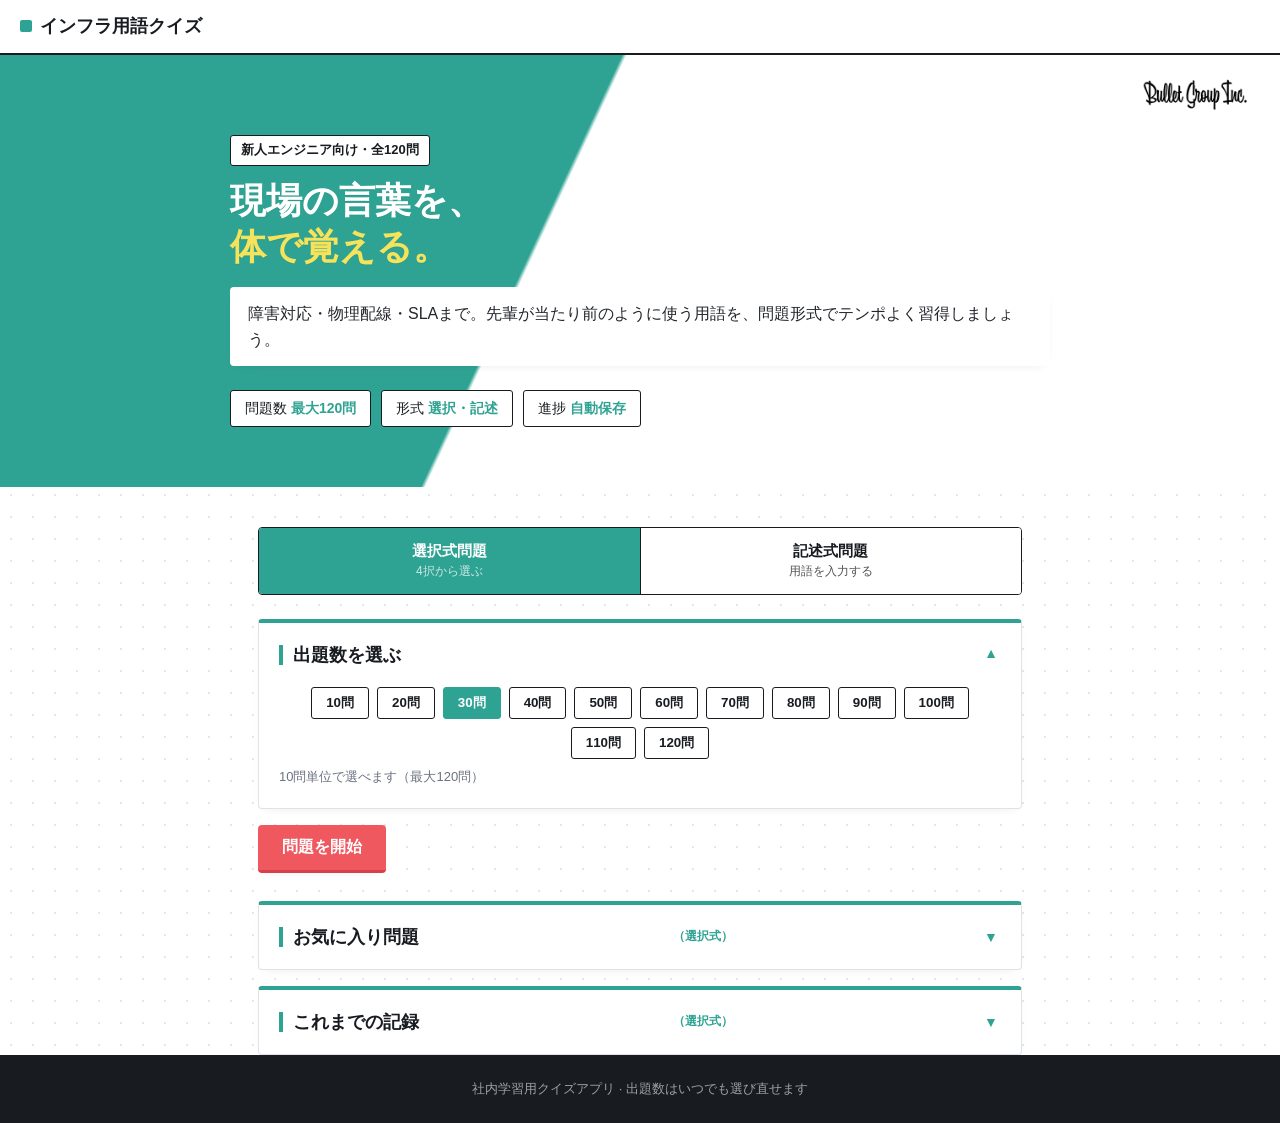
==== index.html @ 2dcc3dc5 "テキスト変更" ====
<!DOCTYPE html>
<html lang="ja">
<head>
<meta charset="UTF-8">
<meta name="viewport" content="width=device-width, initial-scale=1.0, viewport-fit=cover">
<title>インフラ用語クイズ | 新人エンジニア向け</title>
<link rel="stylesheet" href="design.css">
</head>
<body>
 
<nav class="nav">
  <div class="nav-brand" id="navBrand"><span class="nav-mark"></span>インフラ用語クイズ</div>
  <div class="nav-stat" id="navStat"></div>
</nav>
 
<!-- ============ START SCREEN ============ -->
<section class="screen active" id="screen-start">
  <div class="hero">
    <img class="hero-image" src="title.png" alt="画像を挿入">
    <span class="eyebrow">新人エンジニア向け・全120問</span>
    <h1>現場の言葉を、<br><span>体で覚える。</span></h1>
    <p>障害対応・物理配線・SLAまで。先輩が当たり前のように使う用語を、問題形式でテンポよく習得しましょう。</p>
 
    <div class="spec-row">
      <div class="spec-chip">問題数 <b>最大120問</b></div>
      <div class="spec-chip">形式 <b>選択・記述</b></div>
      <div class="spec-chip">進捗 <b>自動保存</b></div>
    </div>
  </div>
 
  <div class="wrap">
    <!-- 出題形式の切り替え -->
    <div class="mode-toggle" id="modeToggle">
      <button type="button" class="mode-toggle-btn active" id="btnModeChoice" data-mode="choice">
        選択式問題<span class="mt-sub">4択から選ぶ</span>
      </button>
      <button type="button" class="mode-toggle-btn" id="btnModeFill" data-mode="fill">
        記述式問題<span class="mt-sub">用語を入力する</span>
      </button>
    </div>
 
    <!-- 再開ボタン (途中データがある場合のみ表示) -->
    <div class="cta-row" id="resumeArea" style="display:none; margin-bottom:28px;">
      <button class="btn btn-resume" id="btnResume">前回の続きから再開する</button>
    </div>
 
    <!-- アコーディオン：出題数を選ぶ -->
    <div class="accordion-item open" id="accCount">
      <button type="button" class="accordion-header" data-target="accCount">
        出題数を選ぶ
        <span class="accordion-chevron">▼</span>
      </button>
      <div class="accordion-body">
        <div class="accordion-body-inner">
          <div class="count-chips" id="countChips"></div>
          <p class="count-hint">10問単位で選べます（最大120問）</p>
        </div>
      </div>
    </div>
 
    <div class="cta-row" style="margin-bottom:28px;">
      <button class="btn btn-primary" id="btnStart">問題を開始</button>
      <button class="btn btn-secondary" id="btnReviewWeak" style="display:none;">苦手だけ復習する</button>
    </div>
 
    <!-- アコーディオン：お気に入り確認 -->
    <div class="accordion-item" id="accFav">
      <button type="button" class="accordion-header" data-target="accFav">
        お気に入り問題<span id="favModeLabel" class="accordion-mode-label"></span>
        <span class="accordion-chevron">▼</span>
      </button>
      <div class="accordion-body">
        <div class="accordion-body-inner">
          <div class="cta-row" style="margin-bottom:12px;">
            <button class="btn btn-ghost small" id="btnOpenFavList">一覧を見る</button>
          </div>
          <div class="fav-preview-list" id="favPreviewList">
            <!-- JSで挿入 -->
          </div>
        </div>
      </div>
    </div>
 
    <!-- アコーディオン：これまでの記録 -->
    <div class="accordion-item" id="accStats">
      <button type="button" class="accordion-header" data-target="accStats">
        これまでの記録<span id="statsModeLabel" class="accordion-mode-label"></span>
        <span class="accordion-chevron">▼</span>
      </button>
      <div class="accordion-body">
        <div class="accordion-body-inner" id="statsPanel" style="display:none;">
          <div class="panel-grid">
            <div class="panel-stat"><b id="statAttempts">0</b><span>挑戦回数</span></div>
            <div class="panel-stat"><b id="statBest">0%</b><span>最高正答率</span></div>
            <div class="panel-stat"><b id="statLast">0%</b><span>前回の正答率</span></div>
          </div>
          <div class="history-list" id="historyList"></div>
        </div>
        <div class="accordion-body-inner" id="statsEmpty" style="padding-top:0;">
          <p class="count-hint">まだ記録がありません。問題を解くとここに表示されます。</p>
        </div>
      </div>
    </div>
  </div>
</section>
 
<!-- ============ QUIZ SCREEN ============ -->
<section class="screen" id="screen-quiz">
  <div class="wrap quiz-shell">
    <div class="quiz-topbar">
      <button class="btn btn-ghost small" id="btnHomeFromQuiz">← ホームに戻る</button>
    </div>
 
    <div class="progress-track"><div class="progress-fill" id="progressFill"></div></div>
    <div class="quiz-meta">
      <span>問題 <span class="count" id="qCount">1</span> / <span id="qTotal">120</span></span>
      <span class="cat-badge" id="qCategory">分類</span>
    </div>
 
    <div class="qtype-label" id="qTypeLabel">この用語の意味として正しいものは?</div>
    <div class="question-card">
      <p id="qPrompt">用語がここに入ります</p>
      <button class="btn-fav-toggle" id="btnFavToggle" title="お気に入り登録">☆</button>
    </div>
 
    <div class="choices" id="choices"></div>
 
    <div class="answer-panel" id="answerPanel">
      <div class="ap-label">解答・解説</div>
      <div class="ap-term" id="apTerm"></div>
      <div class="ap-meaning" id="apMeaning"></div>
      <div class="ap-beginner" id="apBeginner"></div>
    </div>
 
    <div class="quiz-footer">
      <button type="button" class="btn btn-answer-toggle" id="btnShowAnswer">回答・解説</button>
      <button class="btn btn-primary" id="btnNext" disabled>次の問題へ</button>
    </div>
  </div>
</section>
 
<!-- ============ FILL-IN QUIZ SCREEN (記述式穴埋め問題) ============ -->
<section class="screen" id="screen-quiz-fill">
  <div class="wrap quiz-shell">
    <div class="quiz-topbar">
      <button class="btn btn-ghost small" id="btnHomeFromFillQuiz">← ホームに戻る</button>
    </div>
 
    <div class="progress-track"><div class="progress-fill" id="fProgressFill"></div></div>
    <div class="quiz-meta">
      <span>問題 <span class="count" id="fQCount">1</span> / <span id="fQTotal">120</span></span>
      <span class="cat-badge" id="fQCategory">分類</span>
    </div>
 
    <div class="qtype-label">この説明にあてはまる用語を入力してください</div>
    <div class="question-card">
      <p id="fQPrompt">説明文がここに入ります</p>
      <button class="btn-fav-toggle" id="fBtnFavToggle" title="お気に入り登録">☆</button>
    </div>
 
    <div class="fill-input-wrap">
      <input type="text" class="fill-input" id="fillInput" placeholder="用語をひらがな・カタカナ・英字などで入力" autocomplete="off">
      <div class="fill-feedback" id="fillFeedback" style="display:none;"></div>
    </div>
 
    <div class="usage-note">
      <div class="un-label">💡 どんな場面で使う？</div>
      <div id="fUsageNote"></div>
    </div>
 
    <div class="answer-panel" id="fAnswerPanel">
      <div class="ap-label">解答・解説</div>
      <div class="ap-term" id="fApTerm"></div>
      <div class="ap-meaning" id="fApMeaning"></div>
      <div class="ap-beginner" id="fApBeginner"></div>
    </div>
 
    <div class="quiz-footer">
      <button type="button" class="btn btn-answer-toggle" id="fBtnShowAnswer">回答・解説</button>
      <button class="btn btn-primary" id="fBtnNext" disabled>次の問題へ</button>
    </div>
  </div>
</section>
 
<!-- ============ RESULT SCREEN ============ -->
<section class="screen" id="screen-result">
  <div class="result-hero">
    <div class="score-ring" id="scoreRing">
      <div class="pct" id="scorePct">0%</div>
      <div class="sub" id="scoreFrac">0 / 0</div>
    </div>
    <h2 class="result-headline" id="resultHeadline">お疲れさまでした</h2>
    <p class="result-sub" id="resultSub"></p>
  </div>
 
  <div class="wrap">
    <div class="cat-breakdown" id="catBreakdown"></div>
 
    <div class="review-section">
      <h3>解答結果一覧</h3>
      <div id="reviewList"></div>
    </div>
 
    <div class="result-actions">
      <button class="btn btn-primary" id="btnRetryWrong">間違えた問題だけ再挑戦</button>
      <button class="btn btn-secondary" id="btnRetryAll">最初からもう一度</button>
      <button class="btn btn-ghost" id="btnHome">トップに戻る</button>
    </div>
  </div>
</section>
 
<!-- ============ FAVORITES LIST SCREEN ============ -->
<section class="screen" id="screen-favorites">
  <div class="result-hero" style="padding-bottom:20px;">
    <h2 class="result-headline">お気に入り問題一覧</h2>
    <p class="result-sub">登録した問題をいつでも復習できます</p>
  </div>
 
  <div class="wrap">
    <div class="fav-list-container" id="favFullList">
      <!-- JSで挿入 -->
    </div>
    <div class="result-actions">
      <button class="btn btn-ghost" id="btnFavBackHome">トップに戻る</button>
    </div>
  </div>
</section>
 
<!-- ============ HISTORY DETAIL SCREEN ============ -->
<section class="screen" id="screen-history-detail">
  <div class="result-hero">
    <div class="score-ring" id="hdScoreRing">
      <div class="pct" id="hdScorePct">0%</div>
      <div class="sub" id="hdScoreFrac">0 / 0</div>
    </div>
    <h2 class="result-headline" id="hdDate"></h2>
  </div>
 
  <div class="wrap">
    <div class="cat-breakdown" id="hdCatBreakdown"></div>
 
    <div class="review-section">
      <h3>解答結果一覧</h3>
      <div id="hdReviewList"></div>
    </div>
 
    <div class="result-actions">
      <button class="btn btn-ghost" id="btnHistoryBack">トップに戻る</button>
    </div>
  </div>
</section> 
 
<footer>社内学習用クイズアプリ &middot; 出題数はいつでも選び直せます</footer>
 
<script>
const ALL_QUESTIONS_P1 = [{"id": 1, "type": "term2meaning", "category": "SLA・契約", "term": "エスカレーション", "meaning": "自分の手に負えない障害が起きたとき、上の先輩や上司、専門チームに「助けてください！」と報告すること。", "beginner": "「これ以上は自分じゃ無理です！班長、お願いします！」と速やかにバトンを上に繋ぐ、超重要な危機管理行動。", "prompt": "エスカレーション", "choices": ["システムログ。機器やサーバが出力する動作記録。障害解析の重要な手がかり。", "災害や大規模障害発生時でも業務を継続するための計画。", "自分の手に負えない障害が起きたとき、上の先輩や上司、専門チームに「助けてください！」と報告すること。", "ラックに搭載する機器の高さを表す単位。1U＝約44.45mm。"], "answerIndex": 2}, {"id": 2, "type": "term2meaning", "category": "設計・運用", "term": "ワークアラウンド", "meaning": "根本解決ではないが、とりあえずシステムを動かし続けるための「暫定対処（応急処置）」。", "beginner": "配管から水漏れしたとき、元栓を直すのではなく、とりあえず「テープをグルグル巻きにして凌ぐ」技。", "prompt": "ワークアラウンド", "choices": ["根本解決ではないが、とりあえずシステムを動かし続けるための「暫定対処（応急処置）」。", "管理専用の別回線（アウトオブバンド）経由で、対象機器にPingを打つ疎通確認。", "障害検知時に、上位や対向機器に障害を伝えるため意図的にリンクを落とす機能。", "ポートが物理的にUP(リンク確立)しており、かつ管理上も有効(Enable)な正常状態。"], "answerIndex": 0}, {"id": 3, "type": "term2meaning", "category": "物理・配線", "term": "フリアク", "meaning": "フリーアクセス（フロア）の略。床下に配線スペースがある二重床構造。", "beginner": "床の下にケーブルを通せる「上げ底の床」。データセンターでは標準装備。", "prompt": "フリアク", "choices": ["ポートが物理的にUP（リンク確立）しており、かつ管理上も有効（Enable）な正常状態。", "フリーアクセス（フロア）の略。床下に配線スペースがある二重床構造。", "1芯の光ファイバーを送受信で共用する通信方式。波長を分けて双方向通信を行う。", "「最大限の努力はするけど、品質の保証はしないよ」という提供方式。一般的な家庭用ネット回線。"], "answerIndex": 1}, {"id": 4, "type": "meaning2term", "category": "設計・運用", "term": "サービスバックアウト", "meaning": "作業時に意図しなかった障害・不具合が発生した際、サービス正常復旧するよう早急に回避させること。", "beginner": "ネットワーク機器の設定変更後に通信断が発生したため、新設定を取り消して作業前の設定へ戻し、サービスを復旧させる対応。", "prompt": "作業時に意図しなかった障害・不具合が発生した際、サービス正常復旧するよう早急に回避させること。", "choices": ["サービスバックアウト", "RRH", "アラームマスク", "デフォルトゲートウェイ"], "answerIndex": 0}, {"id": 5, "type": "meaning2term", "category": "物理・配線", "term": "E-BTS", "meaning": "屋外用の基地局装置。電柱やビル屋上に設置される携帯電話の電波送受信設備。", "beginner": "街中で見かける携帯の基地局ボックス。ここから電波が飛んでスマホに届く。", "prompt": "屋外用の基地局装置。電柱やビル屋上に設置される携帯電話の電波送受信設備。", "choices": ["パッチパネル", "E-BTS", "線密（せんみつ）/ 配線整理", "msec"], "answerIndex": 1}, {"id": 6, "type": "meaning2term", "category": "設計・運用", "term": "バックアウト", "meaning": "切り戻しとほぼ同義。メンテナンスや更新作業で問題が発生した際に、元の状態に戻すこと。", "beginner": "「やっぱり前のバージョンに戻そう」という撤退作戦。深夜作業の命綱。", "prompt": "切り戻しとほぼ同義。メンテナンスや更新作業で問題が発生した際に、元の状態に戻すこと。", "choices": ["eNB", "バックアウト", "ケーブルストレス", "両系運用"], "answerIndex": 1}, {"id": 7, "type": "term2meaning", "category": "物理・配線", "term": "光モジュール", "meaning": "スイッチやルーターに装着し、電気信号と光信号を相互変換する装置（SFP、QSFPなど）。", "beginner": "スイッチと光ファイバーを接続するための通信インターフェース部品。電気信号を光信号へ変換して送受信する。", "prompt": "光モジュール", "choices": ["電気の流れる量。アンペア（A）で表す。", "スイッチやルーターに装着し、電気信号と光信号を相互変換する装置（SFP、QSFPなど）。", "difference（差分）の略。設定ファイルなどの変更前後の違いを比較・表示すること。", "光信号（光ファイバ）と電気信号（LANケーブル）を互いに変換する、手のひらサイズの四角い箱。"], "answerIndex": 1}, {"id": 8, "type": "meaning2term", "category": "構造・制御", "term": "Flush", "meaning": "スイッチのFDB（MACアドレステーブル）をクリアして、学習内容を初期化すること。", "beginner": "スイッチが保持しているMACアドレスの学習情報をすべて削除し、受信フレームをもとに接続先を再学習させる動作。", "prompt": "スイッチのFDB（MACアドレステーブル）をクリアして、学習内容を初期化すること。", "choices": ["RPO", "シングルファイバ", "Flush", "エージングタイム"], "answerIndex": 2}, {"id": 9, "type": "meaning2term", "category": "構造・制御", "term": "スタンドアローン", "meaning": "他の機器と連携せず、単独で動作している状態。または単体で完結する機器構成。", "beginner": "チームを組まず「一匹狼」で動いている状態。冗長化されていないことも多い。", "prompt": "他の機器と連携せず、単独で動作している状態。または単体で完結する機器構成。", "choices": ["MTTR", "SLA", "保守ベンダ", "スタンドアローン"], "answerIndex": 3}, {"id": 10, "type": "meaning2term", "category": "構造・制御", "term": "eNB", "meaning": "e-NodeB（イーノードビー）の略。LTE（4G）の基地局のこと。5GではgNBと呼ぶ。", "beginner": "4Gの携帯基地局の正式名称。5Gになると「gNB」に名前が変わる。", "prompt": "e-NodeB（イーノードビー）の略。LTE（4G）の基地局のこと。5GではgNBと呼ぶ。", "choices": ["eNB", "片通（かたづう）", "バースト", "RCA"], "answerIndex": 0}, {"id": 11, "type": "term2meaning", "category": "構造・制御", "term": "ラストワンマイル", "meaning": "最寄りの基地局・局舎から、ユーザーの自宅（終端）までの最後の区間のこと。", "beginner": "宅配便でいう「配送センターから、あなたのお家の玄関までの最後の配達路」。ここが一番コストがかかる。", "prompt": "ラストワンマイル", "choices": ["特定のアラーム（警告）を一時的に無視・非表示にする設定。メンテナンス中に使用。", "最寄りの基地局・局舎から、ユーザーの自宅（終端）までの最後の区間のこと。", "パケットの到着時間がばらつく現象。音声や映像品質に影響を与える。", "回線業者の装置を通さず、純粋に光ファイバの芯線だけをダイレクトに直借りする贅沢な構成。"], "answerIndex": 1}, {"id": 12, "type": "term2meaning", "category": "物理・配線", "term": "シングル構成", "meaning": "冗長化されていない単一構成。予備設備を持たない。", "beginner": "1台のルーターや1本の回線だけで構成されており、故障時の代替経路がない状態。", "prompt": "シングル構成", "choices": ["冗長化されていない単一構成。予備設備を持たない。", "Signal Detect（光信号受光状態）ではあるが、ポートは正常にリンクアップしていない状態。管理上は有効。", "エンドユーザーの端末（PC等）を接続するためのスイッチのポート。", "冗長構成の一方の系統が停止し、残る1系統のみでサービスを継続している状態。"], "answerIndex": 0}, {"id": 13, "type": "term2meaning", "category": "構造・制御", "term": "FAN", "meaning": "スイッチやルーター内部の熱を排出し、機器を適切な温度で動作させるための冷却装置。", "beginner": "高負荷で稼働するスイッチの熱を逃がし、装置がオーバーヒートしないようにするための冷却機構。", "prompt": "FAN", "choices": ["同じMACアドレスが異なるポートで検出され、FDBが更新される現象。", "スイッチやルーター内部の熱を排出し、機器を適切な温度で動作させるための冷却装置。", "ルーター等によって区切られた、同じIPアドレスのルールを持つ「1つのグループ（部屋）」。", "製品やサービスがメーカーから顧客に届くまでの取引経路・流通ルートのこと。誰が誰に売るかの関係性。"], "answerIndex": 1}, {"id": 14, "type": "meaning2term", "category": "設計・運用", "term": "冗長化（じょうちょうか）", "meaning": "壊れたときのために、機器や回線をあらかじめ2系統以上用意しておくこと。", "beginner": "「メインの道が崖崩れになってもいいように、あらかじめ回り道（迂回路）をセットで作っておく」思想。", "prompt": "壊れたときのために、機器や回線をあらかじめ2系統以上用意しておくこと。", "choices": ["冗長化（じょうちょうか）", "コールドスタンバイ", "C-RAN", "筐体冗長"], "answerIndex": 0}, {"id": 15, "type": "meaning2term", "category": "物理・配線", "term": "ラインカード（Linecard）", "meaning": "実際にデータの送受信を行うインターフェースカード（基板）。ポートが並んでいる部分。", "beginner": "機器の「手足」。LANケーブルや光ファイバを挿すポートがズラッと並んでいるカード。", "prompt": "実際にデータの送受信を行うインターフェースカード（基板）。ポートが並んでいる部分。", "choices": ["ラインカード（Linecard）", "RCA", "保守ベンダ", "ユニット（U）"], "answerIndex": 0}, {"id": 16, "type": "term2meaning", "category": "構造・制御", "term": "ルーター跨ぎ（またぎ）", "meaning": "通信が別のセグメント（異なるネットワークグループ）を超えて向こう側へ行くこと。", "beginner": "自分の市（ローカルな部屋）から、別の市（外の世界）へ移動すること。ルーティングが必要。", "prompt": "ルーター跨ぎ（またぎ）", "choices": ["通信が別のセグメント（異なるネットワークグループ）を超えて向こう側へ行くこと。", "RX（Receive）    対向装置から送られてきたデータを受け取る受信口。", "データ（パケット）の一部が途中で行方不明になり相手に届かないこと。", "壊れたときのために、機器や回線をあらかじめ2系統以上用意しておくこと。"], "answerIndex": 0}, {"id": 17, "type": "term2meaning", "category": "構造・制御", "term": "LLDP", "meaning": "Link Layer Discovery Protocolの略。隣接機器の情報を自動で収集するプロトコル。", "beginner": "「お隣さんは誰？」を自動で調べて教えてくれる便利な仕組み。CLIコマンドでもよく利用する。配線図作成に役立つ。", "prompt": "LLDP", "choices": ["シングルモード（SM）とマルチモード（MM）が代表的。距離や用途で使い分ける。", "システムが「壊れることなく、いつでも使える状態を維持できている度合い」。", "通信が切れていないか確認するため、定期的にお互い小さなデータを送り合う仕組み。", "Link Layer Discovery Protocolの略。隣接機器の情報を自動で収集するプロトコル。"], "answerIndex": 3}, {"id": 18, "type": "meaning2term", "category": "障害・品質", "term": "ハザーダス状態", "meaning": "冗長構成の一方の系統が故障・停止し、残る1系統のみでサービスを継続している警戒状態。残存系統に障害が発生するとサービス停止に直結する。", "beginner": "主系または従系が故障しており、シングル状態で通信を継続している状態。現在は正常に通信できているが、残る系統が故障すると即サービス断となる。", "prompt": "冗長構成の一方の系統が故障・停止し、残る1系統のみでサービスを継続している警戒状態。残存系統に障害が発生するとサービス停止に直結する。", "choices": ["商流", "セル", "ハザーダス状態", "SD/Disable"], "answerIndex": 2}, {"id": 19, "type": "meaning2term", "category": "SLA・契約", "term": "ベストエフォート", "meaning": "「最大限の努力はするけど、品質の保証はしないよ」という提供方式。一般的な家庭用ネット回線。", "beginner": "「渋滞がなければ30分で着くように頑張るけど、混んでたら遅れるから怒らないでね」というスタンス。", "prompt": "「最大限の努力はするけど、品質の保証はしないよ」という提供方式。一般的な家庭用ネット回線。", "choices": ["フラッピング", "LLDP", "ベストエフォート", "一次対応（いちじたいおう）"], "answerIndex": 2}, {"id": 20, "type": "meaning2term", "category": "設計・運用", "term": "インシデント", "meaning": "システムが正常に使えなくなっている（またはその原因となる）困った事態・イベント。", "beginner": "「事故の一歩手前」や「実際に起きているトラブル」。これを解決することが運用保守の仕事。", "prompt": "システムが正常に使えなくなっている（またはその原因となる）困った事態・イベント。", "choices": ["切り戻し（きりもどし）", "インシデント", "Down/Disable", "疎通確認（そつうかくにん）"], "answerIndex": 1}, {"id": 21, "type": "term2meaning", "category": "構造・制御", "term": "L3", "meaning": "Layer 3（レイヤー3）の略。ネットワーク層。IPアドレスでルーティングする層。", "beginner": "「IP住所」を使って、異なるネットワーク間でも通信できるようにする層。", "prompt": "L3", "choices": ["Signal Detect（光信号受光状態）ではあるが、管理上は無効（Disable）でポートは使用不可。", "信号が伝送路を通過する際に減衰して弱くなる現象。", "携帯電話の電波を送受信するアンテナ設備とその周辺機器一式。鉄塔やビル屋上にある。", "Layer 3（レイヤー3）の略。ネットワーク層。IPアドレスでルーティングする層。"], "answerIndex": 3}, {"id": 22, "type": "meaning2term", "category": "構造・制御", "term": "コアSW", "meaning": "ネットワークの中心に配置される大容量スイッチ。全体のトラフィックを集約する。", "beginner": "ネットワークの「心臓部」にある超高性能スイッチ。複数のエッジスイッチからの通信を集約し、ネットワーク全体のトラフィックを中継する基幹スイッチ。障害発生時の影響範囲が大きい。", "prompt": "ネットワークの中心に配置される大容量スイッチ。全体のトラフィックを集約する。", "choices": ["err-disable", "計画作業", "LAG", "コアSW"], "answerIndex": 3}, {"id": 23, "type": "term2meaning", "category": "構造・制御", "term": "オンプレ", "meaning": "オンプレミス（On-Premises）の略。自社でサーバやネットワーク機器を保有・運用する形態。", "beginner": "自分の家（自社）にサーバを置く方式。クラウドの反対。管理は大変だが自由度が高い。", "prompt": "オンプレ", "choices": ["ポートが物理的にUP（リンク確立）しており、かつ管理上も有効（Enable）な正常状態。", "オンプレミス（On-Premises）の略。自社でサーバやネットワーク機器を保有・運用する形態。", "パケットの到着時間がばらつく現象。音声や映像品質に影響を与える。", "Baseband Unitの略。基地局でデジタル信号を処理する装置。RRHとセットで使う。"], "answerIndex": 1}, {"id": 24, "type": "term2meaning", "category": "障害・品質", "term": "死活監視（しかつかんし）", "meaning": "対象のサーバーやネットワーク機器が「生きてるか死んでるか」を24時間体制で見守ること。", "beginner": "定期的に「生きてる？」と声をかけ（Ping送信）、返事があるか確認する基本の看病。", "prompt": "死活監視（しかつかんし）", "choices": ["光コネクタの一種（SC/APCコネクタ）の現場での俗称。緑色が目印。", "ネットワークの中心に配置される大容量スイッチ。全体のトラフィックを集約する。", "対象のサーバーやネットワーク機器が「生きてるか死んでるか」を24時間体制で見守ること。", "ポートが物理的にDOWN（リンク断）だが、管理上は有効（Enable）になっている状態。"], "answerIndex": 2}, {"id": 25, "type": "meaning2term", "category": "設計・運用", "term": "Ins", "meaning": "In Serviceの略。機器やポートがサービス中（稼働中）の状態。", "beginner": "「営業中」の状態。正常に通信を処理している。", "prompt": "In Serviceの略。機器やポートがサービス中（稼働中）の状態。", "choices": ["バックボーン（基幹回線）", "アラームマスク", "Ins", "SD/Enable"], "answerIndex": 2}, {"id": 26, "type": "term2meaning", "category": "物理・配線", "term": "ホットスワップ", "meaning": "電源を入れたまま（システムを稼働させたまま）パーツやハードディスクを安全に抜き差しすること。", "beginner": "走っている車のタイヤを、車を止めずにその場で新品に交換するようなハイテク技術。", "prompt": "ホットスワップ", "choices": ["機器やシステムを新しいものに入れ替える作業。または通信経路を別のルートに変えること。", "電源を入れたまま（システムを稼働させたまま）パーツやハードディスクを安全に抜き差しすること。", "障害検知後、まずはこれ以上被害が広がらないように、再起動や回線切替などを行う「応急処置」のこと。", "主系・予備系の両方が停止し、サービス提供できない状態。"], "answerIndex": 1}, {"id": 27, "type": "meaning2term", "category": "設計・運用", "term": "オンスケ", "meaning": "オンスケジュールの略。プロジェクトや作業が予定通りに進んでいる状態。", "beginner": "「進捗どうですか？」「オンスケです！」は現場で最も安心できる返答。", "prompt": "オンスケジュールの略。プロジェクトや作業が予定通りに進んでいる状態。", "choices": ["建設", "ピコセル", "オンスケ", "スタンドアローン"], "answerIndex": 2}, {"id": 28, "type": "term2meaning", "category": "SLA・契約", "term": "MTBF", "meaning": "平均故障間隔。システムが「一度直ってから、次に壊れるまでどれくらい長持ちしたか」の平均値。", "beginner": "「一度風邪が治ってから、次の風邪をひくまでに健康でいられた期間」。長いほど健康で頑丈なシステム。", "prompt": "MTBF", "choices": ["冗長構成の一方の系統が停止し、残る1系統のみでサービスを継続している状態。", "根本原因分析。表面的なエラーだけでなく「なぜそのミスが起きたか、体制や手順に問題はないか」まで深掘りすること。", "平均故障間隔。システムが「一度直ってから、次に壊れるまでどれくらい長持ちしたか」の平均値。", "通信が一瞬ではなく、ある程度の時間（数分〜数時間）継続して途切れ続ける障害。"], "answerIndex": 2}, {"id": 29, "type": "term2meaning", "category": "SLA・契約", "term": "稼働率（かどうりつ）", "meaning": "システムが1年のうち、どれだけ「正常に動き続けていたか」の割合。99.99%（フォーナイン）等と表す。", "beginner": "1年間のうち、病気で寝込まずに元気に学校（仕事）に行けた日数の割合のようなもの。", "prompt": "稼働率（かどうりつ）", "choices": ["システムが1年のうち、どれだけ「正常に動き続けていたか」の割合。99.99%（フォーナイン）等と表す。", "インターネット上の事業者が提供するサーバやサービスを利用する形態。AWS、Azure等。", "現地調査の略。データセンターや顧客の現場に直接行って、物理的な環境を確認すること。", "オンスケジュールの略。プロジェクトや作業が予定通りに進んでいる状態。"], "answerIndex": 0}, {"id": 30, "type": "term2meaning", "category": "設計・運用", "term": "疎通確認（そつうかくにん）", "meaning": "ネットワークがA地点からB地点まで「ちゃんと繋がっているか」を実際にデータを投げて確認する作業。", "beginner": "「おーい！聞こえるかー！」と叫んで（Pingを打って）、「聞こえるよー！」と返事が返ってくるか確かめる。", "prompt": "疎通確認（そつうかくにん）", "choices": ["ネットワークがA地点からB地点まで「ちゃんと繋がっているか」を実際にデータを投げて確認する作業。", "事故を起こした際、お客様向けに「原因、影響範囲、今後の対策」をまとめて提出する、最も胃が痛い書類。", "新規に回線や設備を敷設・構築すること。工事を伴う物理的な準備作業。", "Ethernet（イーサネット）の略。LANケーブルで繋ぐ有線ネットワークの規格・ポート名。"], "answerIndex": 0}, {"id": 31, "type": "meaning2term", "category": "構造・制御", "term": "レイヤ", "meaning": "ネットワークの階層構造。OSI参照モデルで7層、TCP/IPモデルで4層に分かれる。", "beginner": "通信を「階層」に分けて整理したもの。L1が物理層、L7がアプリケーション層。", "prompt": "ネットワークの階層構造。OSI参照モデルで7層、TCP/IPモデルで4層に分かれる。", "choices": ["LAG", "レイヤ", "L3", "ラッキング"], "answerIndex": 1}, {"id": 32, "type": "term2meaning", "category": "構造・制御", "term": "クラウド", "meaning": "インターネット上の事業者が提供するサーバやサービスを利用する形態。AWS、Azure等。", "beginner": "他人の家（データセンター）にサーバを借りる方式。手軽だが、利用料がかかる。", "prompt": "クラウド", "choices": ["システムが正常に使えなくなっている（またはその原因となる）困った事態・イベント。", "監視の設定が甘く、重要じゃない通知が毎日数千件も飛びすぎて、本当にヤバい通知を見落とす状態。", "目標復旧時間。障害発生から「何時間（何分）以内にシステムを元の状態に戻すか」という設計上の目標。", "インターネット上の事業者が提供するサーバやサービスを利用する形態。AWS、Azure等。"], "answerIndex": 3}, {"id": 33, "type": "meaning2term", "category": "構造・制御", "term": "アクセスポート", "meaning": "エンドユーザーの端末（PC等）を接続するためのスイッチのポート。", "beginner": "社員のパソコンを繋ぐ「一般用の差込口」。VLANが設定されていることが多い。", "prompt": "エンドユーザーの端末（PC等）を接続するためのスイッチのポート。", "choices": ["アクセスポート", "Ins", "光パワーメーター", "ラストワンマイル"], "answerIndex": 0}, {"id": 34, "type": "term2meaning", "category": "物理・配線", "term": "芯線対照（しんせんたいしょう）", "meaning": "大量にある光ファイバの中から、目的の1本がどれなのかを、特殊な光（チェッカー）を当てて探す作業。", "beginner": "「この赤い光がチカチカしてるのが、東京本社に繋がってる105番の線だ！」と特定する宝探し。", "prompt": "芯線対照（しんせんたいしょう）", "choices": ["大量にある光ファイバの中から、目的の1本がどれなのかを、特殊な光（チェッカー）を当てて探す作業。", "ベストエフォートの真逆。高額な代わりに「あなた専用の車線を絶対にキープします」という企業向け契約。", "ダークファイバに対して、実際にレーザー光を通して通信が利用可能になっている回線。", "上位のスイッチやルーターと接続するためのポート。大容量・高速なことが多い。"], "answerIndex": 0}, {"id": 35, "type": "meaning2term", "category": "設計・運用", "term": "アラートオオカミ", "meaning": "監視の設定が甘く、重要じゃない通知が毎日数千件も飛びすぎて、本当にヤバい通知を見落とす状態。", "beginner": "「オオカミが来たぞ！」と毎日嘘をつく少年のせいで、本当にオオカミ（深刻な障害）が来たときに誰も気づかない状態。", "prompt": "監視の設定が甘く、重要じゃない通知が毎日数千件も飛びすぎて、本当にヤバい通知を見落とす状態。", "choices": ["ダウンリンク", "diff", "L3", "アラートオオカミ"], "answerIndex": 3}, {"id": 36, "type": "term2meaning", "category": "設計・運用", "term": "切り戻し（きりもどし）", "meaning": "夜間作業などのメンテナンスで、新しい設定や切替に失敗した際、「元の正常な状態に戻す」作業。", "beginner": "「ダメだ、新システムが繋がらない！タイムリミット（朝5時）までに元の状態に戻すぞ！」という冷や汗ものの作業。", "prompt": "切り戻し（きりもどし）", "choices": ["障害検知時に、上位や対向機器に障害を伝えるため意図的にリンクを落とす機能。", "夜間作業などのメンテナンスで、新しい設定や切替に失敗した際、「元の正常な状態に戻す」作業。", "上位のスイッチやルーターと接続するためのポート。大容量・高速なことが多い。", "すでに地面や電柱に敷設されている光ファイバのうち、まだ使われておらず光が通っていない予備回線。"], "answerIndex": 1}, {"id": 37, "type": "meaning2term", "category": "物理・配線", "term": "局舎（きょくしゃ）", "meaning": "キャリア（NTT等）の通信機器や光ファイバがギッシリ詰まった専用の建物。", "beginner": "街中にある「データの超大型乗り換え駅・コントロールセンター」。", "prompt": "キャリア（NTT等）の通信機器や光ファイバがギッシリ詰まった専用の建物。", "choices": ["ダウンタイム", "光ケーブルの種類", "局舎（きょくしゃ）", "ホットスタンバイ"], "answerIndex": 2}, {"id": 38, "type": "meaning2term", "category": "物理・配線", "term": "基地局", "meaning": "携帯電話の電波を送受信するアンテナ設備とその周辺機器一式。鉄塔やビル屋上にある。", "beginner": "スマホの電波をキャッチして繋いでくれる「携帯の中継所」。身近なインフラ設備。", "prompt": "携帯電話の電波を送受信するアンテナ設備とその周辺機器一式。鉄塔やビル屋上にある。", "choices": ["基地局", "FAN", "商流", "サイレント障害"], "answerIndex": 0}, {"id": 39, "type": "meaning2term", "category": "物理・配線", "term": "ギガビットイーサ", "meaning": "1Gbpsの通信速度に対応したEthernet規格。", "beginner": "スイッチやルーター間を毎秒1ギガビットで通信できる標準的なネットワーク接続方式。", "prompt": "1Gbpsの通信速度に対応したEthernet規格。", "choices": ["ギガビットイーサ", "Station move", "Ous", "アラームマスク"], "answerIndex": 0}, {"id": 40, "type": "meaning2term", "category": "障害・品質", "term": "電流", "meaning": "電気の流れる量。アンペア（A）で表す。", "beginner": "通信機器を動作させるために電源から供給される電気の流れ。", "prompt": "電気の流れる量。アンペア（A）で表す。", "choices": ["パケロス", "Reboot", "FDB", "電流"], "answerIndex": 3}];
 
const ALL_QUESTIONS_P2 = [{"id": 41, "type": "meaning2term", "category": "物理・配線", "term": "架（が）", "meaning": "通信設備や伝送装置、回線などを収容・管理する単位。局舎や通信室内で設備を搭載するラックやフレームを指すことが多い。", "beginner": "ルーター、スイッチ、伝送装置などを収容する「設備ラック」。複数の通信機器を整理して設置するための土台となる設備。", "prompt": "通信設備や伝送装置、回線などを収容・管理する単位。局舎や通信室内で設備を搭載するラックやフレームを指すことが多い。", "choices": ["コールドスタンバイ", "アップリンクポート", "架（が）", "レイヤ"], "answerIndex": 2}, {"id": 42, "type": "term2meaning", "category": "SLA・契約", "term": "一次対応（いちじたいおう）", "meaning": "障害検知後、まずはこれ以上被害が広がらないように、再起動や回線切替などを行う「応急処置」のこと。", "beginner": "火味が起きたときに、原因調査（二次対応）をする前に、まずは「目の前の火に消火器をぶっかける」行動。", "prompt": "一次対応（いちじたいおう）", "choices": ["ネットワークの末端（エッジ）に配置されるスイッチ。エンドユーザーを収容する。", "障害検知後、まずはこれ以上被害が広がらないように、再起動や回線切替などを行う「応急処置」のこと。", "他事業者から借用している回線に対して実施する開通・変更・保守作業", "システムが「壊れることなく、いつでも使える状態を維持できている度合い」。"], "answerIndex": 1}, {"id": 43, "type": "term2meaning", "category": "障害・品質", "term": "輻輳（ふくそう）", "meaning": "アクセスが集中しすぎて、回線や機器がパンク（大渋滞）している状態。", "beginner": "「あけおめLINE」や「人気ライブのチケット争奪戦」でネットが繋がらなくなる状態。", "prompt": "輻輳（ふくそう）", "choices": ["アクセスが集中しすぎて、回線や機器がパンク（大渋滞）している状態。", "他の機器と連携せず、単独で動作している状態。または単体で完結する機器構成。", "平均修復時間。障害が起きてから、「どれだけ早く直せたか」の平均値。運用の腕の見せ所。", "新規に回線や設備を敷設・構築すること。工事を伴う物理的な準備作業。"], "answerIndex": 0}, {"id": 44, "type": "term2meaning", "category": "物理・配線", "term": "ラッキング", "meaning": "19インチラックという専用の棚に、重いサーバーやルーターをネジで固定して設置する作業。", "beginner": "インフラエンジニアの基礎体力が試される、物理的な機器組み立て・設置労働。", "prompt": "ラッキング", "choices": ["19インチラックという専用の棚に、重いサーバーやルーターをネジで固定して設置する作業。", "オンプレミス（On-Premises）の略。自社でサーバやネットワーク機器を保有・運用する形態。", "他の機器と連携せず、単独で動作している状態。または単体で完結する機器構成。", "ネットワーク内でデータが無限にぐるぐる回り続け、帯域を食いつぶしてパンクさせる事故。"], "answerIndex": 0}, {"id": 45, "type": "term2meaning", "category": "障害・品質", "term": "パケロス", "meaning": "データ（パケット）の一部が途中で行方不明になり相手に届かないこと。", "beginner": "郵便で10通手紙を送ったのに1通だけ紛失した状態。ネットが重い、動画がカクつく原因。", "prompt": "パケロス", "choices": ["予備機の電源を入れた状態で待機させる構成。すぐ切り替えられるが電気代がかかる。", "ネットワーク機器の死活監視を行う専用サーバ群。定期的にPingを送って生存確認する。", "データ（パケット）の一部が途中で行方不明になり相手に届かないこと。", "送信用と受信用で複数芯の光ファイバーを使用する通信方式。"], "answerIndex": 2}, {"id": 46, "type": "term2meaning", "category": "物理・配線", "term": "光ケーブルの種類", "meaning": "シングルモード（SM）とマルチモード（MM）が代表的。距離や用途で使い分ける。", "beginner": "長距離用の細い光ファイバ（SM）と、短距離用の太い光ファイバ（MM）。色で見分ける。", "prompt": "シングルモード（SM）とマルチモード（MM）が代表的。距離や用途で使い分ける。", "choices": ["光ケーブルの種類", "光モジュール", "筐体冗長", "ルーター跨ぎ（またぎ）"], "answerIndex": 0}, {"id": 47, "type": "term2meaning", "category": "物理・配線", "term": "クレトップ", "meaning": "光コネクタ端面を清掃するための光ファイバー専用クリーナー。", "beginner": "光ファイバーの接続部に付着した汚れを除去し、通信品質を維持するための清掃ツール。", "prompt": "クレトップ", "choices": ["LAGを構成する複数回線のうち、一部が障害で減ってしまった状態。帯域が減少する。", "本番と全く同じ構成で作られた、最終テスト用の検証環境。", "Ethernet通信用のLANケーブル規格の一つ。1Gbps通信に対応。", "光コネクタ端面を清掃するための光ファイバー専用クリーナー。"], "answerIndex": 3}, {"id": 48, "type": "term2meaning", "category": "障害・品質", "term": "両系断", "meaning": "主系・予備系の両方が停止し、サービス提供できない状態。", "beginner": "すべての通信経路が断となり、サービスが停止している状態。", "prompt": "両系断", "choices": ["ネットワークの接続形態・構成図。どの機器がどう繋がっているかを表す。", "行き（リクエスト）は繋がるが、帰り（レスポンス）の通信が戻ってこない現象。", "主系・予備系の両方が停止し、サービス提供できない状態。", "予備機の電源を入れた状態で待機させる構成。すぐ切り替えられるが電気代がかかる。"], "answerIndex": 2}, {"id": 49, "type": "meaning2term", "category": "構造・制御", "term": "FDB", "meaning": "Forwarding DataBaseの略。スイッチが学習したMACアドレスと接続ポートの対応表。", "beginner": "スイッチが学習した『MACアドレス → ポート』の対応情報を保持し、適切な転送先を判断するためのテーブル", "prompt": "Forwarding DataBaseの略。スイッチが学習したMACアドレスと接続ポートの対応表。", "choices": ["計画断", "TTL", "FDB", "ケーブルストレス"], "answerIndex": 2}, {"id": 50, "type": "term2meaning", "category": "物理・配線", "term": "パッチパネル", "meaning": "ケーブル配線を整理・中継するための接続盤。LANケーブルや光ファイバーの接続管理に使用する。", "beginner": "通信回線の配線を集約し、接続先を管理しやすくする中継盤。", "prompt": "パッチパネル", "choices": ["行き（リクエスト）は繋がるが、帰り（レスポンス）の通信が戻ってこない現象。", "ラックの裏側のLANケーブルや光ケーブルがスパゲティ状態にならないよう、綺麗に束ねて整理すること。", "ケーブル配線を整理・中継するための接続盤。LANケーブルや光ファイバーの接続管理に使用する。", "主系・予備系の両方が停止し、サービス提供できない状態。"], "answerIndex": 2}, {"id": 51, "type": "term2meaning", "category": "設計・運用", "term": "計画断", "meaning": "メンテナンスや設備更改などのため、事前告知のうえで実施する計画的な通信断。", "beginner": "ルーターや伝送装置の作業のため、あらかじめ決められた時間に回線を停止すること。", "prompt": "計画断", "choices": ["光コネクタ同士を中継接続するジョイント部品。光ファイバを延長する時に使う。", "ネットワークがA地点からB地点まで「ちゃんと繋がっているか」を実際にデータを投げて確認する作業。", "Signal Detect（光信号受光状態）ではあるが、管理上は無効（Disable）でポートは使用不可。", "メンテナンスや設備更改などのため、事前告知のうえで実施する計画的な通信断。"], "answerIndex": 3}, {"id": 52, "type": "term2meaning", "category": "物理・配線", "term": "ユニット（U）", "meaning": "ラックに搭載する機器の高さを表す単位。1U＝約44.45mm。", "beginner": "通信ラック内で機器が占有するスペースの住所やサイズを表す単位。", "prompt": "ユニット（U）", "choices": ["人間が手動で「この通信はあのルーターへ行け」とルートをガチガチに固定して書く設定。", "ラックに搭載する機器の高さを表す単位。1U＝約44.45mm。", "ポートが、高速で「UP（接続）」と「DOWN（切断）」をガチガチと繰り返す異常状態。", "切り戻しとほぼ同義。メンテナンスや更新作業で問題が発生した際に、元の状態に戻すこと。"], "answerIndex": 1}, {"id": 53, "type": "meaning2term", "category": "障害・品質", "term": "レイテンシ", "meaning": "データを送信してから相手に届くまでに発生する遅延時間。", "beginner": "端末から送ったパケットがネットワーク内を通過し、相手装置へ到達するまでの移動時間。", "prompt": "データを送信してから相手に届くまでに発生する遅延時間。", "choices": ["Ous", "outband ping", "ベストエフォート", "レイテンシ"], "answerIndex": 3}, {"id": 54, "type": "term2meaning", "category": "構造・制御", "term": "C-RAN", "meaning": "Centralized RANの略。基地局の機能を集約して、中央のデータセンターに置く構成。", "beginner": "各地の基地局の頭脳を、1ヶ所の司令部に集めて効率化する携帯ネットワークの構成。", "prompt": "C-RAN", "choices": ["Signal Detect（光信号受光状態）ではあるが、ポートは正常にリンクアップしていない状態。管理上は有効。", "管理専用の別回線（アウトオブバンド）経由で、対象機器にPingを打つ疎通確認。", "Ethernet（イーサネット）の略。LANケーブルで繋ぐ有線ネットワークの規格・ポート名。", "Centralized RANの略。基地局の機能を集約して、中央のデータセンターに置く構成。"], "answerIndex": 3}, {"id": 55, "type": "meaning2term", "category": "SLA・契約", "term": "ダウンタイム", "meaning": "障害などでシステムが「完全に停止していた時間」のこと。秒単位や分単位で計測される。", "beginner": "システムが気絶して倒れていた時間。これが長いほどSLA違反のペナルティが重くなる。", "prompt": "障害などでシステムが「完全に停止していた時間」のこと。秒単位や分単位で計測される。", "choices": ["Ins", "msec", "光ケーブルの種類", "ダウンタイム"], "answerIndex": 3}, {"id": 56, "type": "meaning2term", "category": "設計・運用", "term": "Description", "meaning": "機器のポートや回線に付けるメモ・ラベル。接続先や用途を記載して管理を楽にする。", "beginner": "スイッチやルーターのポートに「対向装置名」「回線名」「接続拠点」などを記載し、どこへ接続されているかを識別するための管理情報。", "prompt": "機器のポートや回線に付けるメモ・ラベル。接続先や用途を記載して管理を楽にする。", "choices": ["一次対応（いちじたいおう）", "Description", "ラッキング", "疑似リンクダウン"], "answerIndex": 1}, {"id": 57, "type": "term2meaning", "category": "障害・品質", "term": "サイレント障害", "meaning": "監視ツール上はエラーが出ていないのに、なぜかユーザー側でサービスが使えない恐怖の障害。", "beginner": "「健康診断はオールA（正常）なのに、本人は体調不良で倒れている」ような状態。気付きにくく厄介。", "prompt": "サイレント障害", "choices": ["データが送信されてから相手に届くまでの「遅延時間」のこと。", "監視ツール上はエラーが出ていないのに、なぜかユーザー側でサービスが使えない恐怖の障害。", "Layer 3（レイヤー3）の略。ネットワーク層。IPアドレスでルーティングする層。", "キャリア（NTT等）の通信機器や光ファイバがギッシリ詰まった専用の建物。"], "answerIndex": 1}, {"id": 58, "type": "term2meaning", "category": "構造・制御", "term": "Down/Enable", "meaning": "ポートが物理的にDOWN（リンク断）だが、管理上は有効（Enable）になっている状態。", "beginner": "スイッチポートは使用可能に設定されているが、LANケーブルが抜けている（または対向機器の電源がOFF）の状態。\n→ポートは開いているが相手が見つからない。", "prompt": "Down/Enable", "choices": ["Signal Detectの略。受信側で有効な光信号を検出している状態を示す。リンクアップの判断材料として使用される。相手の信号は見えている状態。", "平均修復時間。障害が起きてから、「どれだけ早く直せたか」の平均値。運用の腕の見せ所。", "通信設備や伝送装置、回線などを収容・管理する単位。局舎や通信室内で設備を搭載するラックやフレームを指すことが多い。", "ポートが物理的にDOWN（リンク断）だが、管理上は有効（Enable）になっている状態。"], "answerIndex": 3}, {"id": 59, "type": "term2meaning", "category": "構造・制御", "term": "フラッディング", "meaning": "スイッチが宛先不明のフレームを受信した際、全ポートに一斉送信して届け先を探すこと。", "beginner": "「〇〇さんいますかー！」と全部屋に向かって叫ぶブロードキャスト的な動作。大きいNW設計では帯域圧迫させる要因にもなる。", "prompt": "フラッディング", "choices": ["データセンターや局舎のスペースを借りて、自社の通信機器を置かせてもらうこと。", "スイッチが宛先不明のフレームを受信した際、全ポートに一斉送信して届け先を探すこと。", "通信設備や伝送装置、回線などを収容・管理する単位。局舎や通信室内で設備を搭載するラックやフレームを指すことが多い。", "電波は満本（アンテナ最大）立っているのに、データが全く流れてこない状態。"], "answerIndex": 1}, {"id": 60, "type": "term2meaning", "category": "構造・制御", "term": "Down/Disable", "meaning": "ポートが物理的にDOWNで、管理上も無効（Disable）になっている状態。", "beginner": "スイッチ管理者がポートを shutdown している状態。ケーブルは接続されている状態では、両端が同じステータスになる。\n→ポートを閉じており相手もいない。", "prompt": "Down/Disable", "choices": ["ネットワーク内でデータが無限にぐるぐる回り続け、帯域を食いつぶしてパンクさせる事故。", "自分の手に負えない障害が起きたとき、上の先輩や上司、専門チームに「助けてください！」と報告すること。", "サービス品質「目標」。SLA（約束）の一歩手前で、「社内的にこのレベルを目指そうぜ」と掲げる努力目標。", "ポートが物理的にDOWNで、管理上も無効（Disable）になっている状態。"], "answerIndex": 3}, {"id": 61, "type": "meaning2term", "category": "障害・品質", "term": "err-disable", "meaning": "スイッチがループ検知などにより、ポートを自動的に無効化した状態。疑似リンクダウン（論理的なリンクダウン）をさせる。", "beginner": "「危険だからこのポートは閉鎖！」とスイッチが自動判断した状態。原因調査が必要。", "prompt": "スイッチがループ検知などにより、ポートを自動的に無効化した状態。疑似リンクダウン（論理的なリンクダウン）をさせる。", "choices": ["err-disable", "サイレント障害", "Cat5e", "ラストワンマイル"], "answerIndex": 0}, {"id": 62, "type": "meaning2term", "category": "障害・品質", "term": "ボトルネック", "meaning": "ネットワーク全体の性能を\"一番低い部分が決めてしまう現象\"", "beginner": "ここが遅いせいで、他がどれだけ速くても全体が遅くなる場所。アプリの処理能力が遅かったり、細い帯域があることが原因になりえる。", "prompt": "ネットワーク全体の性能を\"一番低い部分が決めてしまう現象\"", "choices": ["ボトルネック", "障害報告書（障報）", "ステージング環境", "Flush"], "answerIndex": 0}, {"id": 63, "type": "term2meaning", "category": "物理・配線", "term": "サッカー", "meaning": "光コネクタの一種（SC/APCコネクタ）の現場での俗称。緑色が目印。", "beginner": "光ファイバのコネクタ形状の一種。先端が緑色のやつを指すことが多い。", "prompt": "サッカー", "choices": ["送信用と受信用で複数芯の光ファイバーを使用する通信方式。", "光コネクタの一種（SC/APCコネクタ）の現場での俗称。緑色が目印。", "1台が本番用（Active）として働き、もう1台はもしもの時のために待機（Standby）している構成。", "Time To Liveの略。パケットがネットワーク上を転送できる最大ホップ数（寿命）。"], "answerIndex": 1}, {"id": 64, "type": "meaning2term", "category": "障害・品質", "term": "パケ代 / 通信費枯渇", "meaning": "検証環境などで従量課金やデータ転送の設定をミスり、クラウドの請求が爆発すること。", "beginner": "インフラの検証で動画データをループさせ、数日で数十万円の請求が来て青ざめるアレ。", "prompt": "検証環境などで従量課金やデータ転送の設定をミスり、クラウドの請求が爆発すること。", "choices": ["可用性 / アベイラビリティ", "疑似リンクダウン", "ボトルネック", "パケ代 / 通信費枯渇"], "answerIndex": 3}, {"id": 65, "type": "meaning2term", "category": "SLA・契約", "term": "可用性 / アベイラビリティ", "meaning": "システムが「壊れることなく、いつでも使える状態を維持できている度合い」。", "beginner": "「いつでも頼りになって、絶対にドタキャンしない度合い」。インフラエンジニアが最も追い求める指標。", "prompt": "システムが「壊れることなく、いつでも使える状態を維持できている度合い」。", "choices": ["バックアウト", "powerfail", "可用性 / アベイラビリティ", "ルーター跨ぎ（またぎ）"], "answerIndex": 2}, {"id": 66, "type": "term2meaning", "category": "SLA・契約", "term": "RPO", "meaning": "目標復旧時点。バックアップから復旧するとき、「最悪、何時間前のデータまでなら消えても許されるか」の指標。", "beginner": "「毎日夜12時に日記（バックアップ）を書いてるから、昼に事故ったら最悪『昨日の夜時点（RPO）』まで戻る」の合意。", "prompt": "RPO", "choices": ["目標復旧時点。バックアップから復旧するとき、「最悪、何時間前のデータまでなら消えても許されるか」の指標。", "災害や大規模障害発生時でも業務を継続するための計画。", "1台が本番用（Active）として働き、もう1台はもしもの時のために待機（Standby）している構成。", "プロバイダ(ISP)同士が互いに大規模にデータを交換するインターネット上の巨大な接続ポイント。"], "answerIndex": 0}, {"id": 67, "type": "term2meaning", "category": "SLA・契約", "term": "EOS", "meaning": "End of Salesの略。メーカーがその製品の販売を終了すること。買いたくてももう買えない。", "beginner": "「この型のテレビは生産終了で、もう在庫限りです」という状態。", "prompt": "End of Salesの略。メーカーがその製品の販売を終了すること。買いたくてももう買えない。", "choices": ["LACP", "冗長化（じょうちょうか）", "syslog", "EOS"], "answerIndex": 3}, {"id": 68, "type": "term2meaning", "category": "設計・運用", "term": "Pingサーバ（OMS,LPS,TRQX）", "meaning": "ネットワーク機器の死活監視を行う専用サーバ群。定期的にPingを送って生存確認する。", "beginner": "「全員点呼！」を自動で行ってくれる監視の番人たち。異常があれば即アラート。", "prompt": "Pingサーバ（OMS,LPS,TRQX）", "choices": ["行き（リクエスト）は繋がるが、帰り（レスポンス）の通信が戻ってこない現象。", "スイッチのFDBに登録されたMACアドレス情報が、一定時間後に自動削除されるまでの時間。", "FDB（MACアドレステーブル）の内容を強制的に書き換える動作。", "ネットワーク機器の死活監視を行う専用サーバ群。定期的にPingを送って生存確認する。"], "answerIndex": 3}, {"id": 69, "type": "term2meaning", "category": "物理・配線", "term": "建設", "meaning": "新規に回線や設備を敷設・構築すること。工事を伴う物理的な準備作業。", "beginner": "新しい道路を一から作るように、光ファイバや機器を新規で設置する大仕事。機器設定も含まれることも。", "prompt": "建設", "choices": ["スイッチやルーターに装着し、電気信号と光信号を相互変換する装置（SFP、QSFPなど）。", "Out of Serviceの略。機器やポートを意図的にサービスから切り離した（停止させた）状態。", "1台の筐体（きょうたい）内で、管理カードやラインカードを二重化して冗長性を持たせること。", "新規に回線や設備を敷設・構築すること。工事を伴う物理的な準備作業。"], "answerIndex": 3}, {"id": 70, "type": "meaning2term", "category": "構造・制御", "term": "TTL", "meaning": "Time To Liveの略。パケットがネットワーク上を転送できる最大ホップ数（寿命）。", "beginner": "パケットの「消費期限」。これが0になると破棄される。無限ループ防止の仕組み。", "prompt": "Time To Liveの略。パケットがネットワーク上を転送できる最大ホップ数（寿命）。", "choices": ["TTL", "SLA", "現調（げんちょう）", "計画断"], "answerIndex": 0}, {"id": 71, "type": "term2meaning", "category": "設計・運用", "term": "Reboot", "meaning": "Reboot（リブート）。機器やサーバを再起動すること。", "beginner": "パソコンを再起動するのと同じ。困ったらとりあえずリブートは万国共通の対処法。ただし再起動はリスクあるので気軽には実施できない現場が多い。本番環境では誰かしらの許可が必要。", "prompt": "Reboot", "choices": ["RX（Receive）    対向装置から送られてきたデータを受け取る受信口。", "Reboot（リブート）。機器やサーバを再起動すること。", "冗長構成の一方の系統が停止し、残る1系統のみでサービスを継続している状態。", "根本原因分析。表面的なエラーだけでなく「なぜそのミスが起きたか、体制や手順に問題はないか」まで深掘りすること。"], "answerIndex": 1}, {"id": 72, "type": "term2meaning", "category": "障害・品質", "term": "ジッタ", "meaning": "通信が届く時間の間隔が一定にならず、バラバラに揺らいで遅れて届くこと。", "beginner": "一定テンポのデータが不規則になること。Web会議で声がロボットみたいにガビガビになる原因。", "prompt": "ジッタ", "choices": ["壊れたときのために、機器や回線をあらかじめ2系統以上用意しておくこと。", "通信が届く時間の間隔が一定にならず、バラバラに揺らいで遅れて届くこと。", "製品やサービスがメーカーから顧客に届くまでの取引経路・流通ルートのこと。誰が誰に売るかの関係性。", "ネットワーク機器のポートが物理的または論理的に切断され、通信不能になった状態。"], "answerIndex": 1}, {"id": 73, "type": "term2meaning", "category": "物理・配線", "term": "ダークファイバ", "meaning": "すでに地面や電柱に敷設されている光ファイバのうち、まだ使われておらず光が通っていない予備回線。", "beginner": "いつでも通れるように作ってある「開通前の誰も走っていない高速道路」。", "prompt": "ダークファイバ", "choices": ["TX（Transmit） 通信機器や光モジュールがデータや光信号を送信する側(送信系統)。", "すでに地面や電柱に敷設されている光ファイバのうち、まだ使われておらず光が通っていない予備回線。", "光コネクタ端面を清掃するための光ファイバー専用クリーナー。", "夜間作業などのメンテナンスで、新しい設定や切替に失敗した際、「元の正常な状態に戻す」作業。"], "answerIndex": 1}, {"id": 74, "type": "term2meaning", "category": "構造・制御", "term": "デフォルトゲートウェイ", "meaning": "PCやサーバーが「外のネットワーク（インターネット）に行きたいとき、最初に通る出口（ルーター）」のこと。", "beginner": "「迷ったらとりあえずここに行け」という、村の唯一の『外の世界へ繋がる関所・門』。", "prompt": "デフォルトゲートウェイ", "choices": ["Time To Liveの略。パケットがネットワーク上を転送できる最大ホップ数（寿命）。", "PCやサーバーが「外のネットワーク（インターネット）に行きたいとき、最初に通る出口（ルーター）」のこと。", "電波は満本（アンテナ最大）立っているのに、データが全く流れてこない状態。", "Signal Detectの略。受信側で有効な光信号を検出している状態を示す。リンクアップの判断材料として使用される。相手の信号は見えている状態。"], "answerIndex": 1}, {"id": 75, "type": "meaning2term", "category": "障害・品質", "term": "LAG縮退", "meaning": "LAGを構成する複数回線のうち、一部が障害で減ってしまった状態。帯域が減少する。", "beginner": "4車線道路のうち2車線が工事中で、残り2車線だけで頑張っている状態。冗長性が低下。", "prompt": "LAGを構成する複数回線のうち、一部が障害で減ってしまった状態。帯域が減少する。", "choices": ["LAG縮退", "レイヤ", "JJ", "ケーブルストレス"], "answerIndex": 0}, {"id": 76, "type": "meaning2term", "category": "設計・運用", "term": "リカバリ", "meaning": "障害やデータ損失から、バックアップ等を使ってシステムを復旧させること。", "beginner": "事故で壊れた車を修理工場で直すように、システムを元の状態に戻す作業。", "prompt": "障害やデータ損失から、バックアップ等を使ってシステムを復旧させること。", "choices": ["powerfail", "コロケーション", "リカバリ", "BBU"], "answerIndex": 2}, {"id": 77, "type": "meaning2term", "category": "構造・制御", "term": "カプセル化", "meaning": "データにヘッダー（宛先シールや封筒）をペタペタ貼り付けて、次のレイヤーへ送る準備をすること。", "beginner": "手紙（データ）を便箋に入れ、住所を書き、さらに宅急便の箱（ヘッダー）に詰めるマトリョーシカのような作業。", "prompt": "データにヘッダー（宛先シールや封筒）をペタペタ貼り付けて、次のレイヤーへ送る準備をすること。", "choices": ["ギガビットイーサ", "カプセル化", "踏み台サーバ", "ジッタ"], "answerIndex": 1}, {"id": 78, "type": "term2meaning", "category": "構造・制御", "term": "DNS", "meaning": "Domain Name Systemの略。ドメイン名（google.com等）をIPアドレスに変換する仕組み。", "beginner": "「〇〇さんの家どこ？」と聞くと住所を教えてくれる電話帳サービス。これが止まるとネットが使えなくなる。", "prompt": "DNS", "choices": ["Domain Name Systemの略。ドメイン名（google.com等）をIPアドレスに変換する仕組み。", "シングルモード（SM）とマルチモード（MM）が代表的。距離や用途で使い分ける。", "シリアルケーブル等で機器に直接接続し、CLI（コマンドライン）で操作する接続方式。", "壊れたときのために、機器や回線をあらかじめ2系統以上用意しておくこと。"], "answerIndex": 0}, {"id": 79, "type": "term2meaning", "category": "構造・制御", "term": "Up/Enable", "meaning": "ポートが物理的にUP（リンク確立）しており、かつ管理上も有効（Enable）な正常状態。", "beginner": "スイッチポートにLANケーブルが正しく接続され、対向機器とも正常にリンクが確立されており、通信できる状態。\n→ポートは開いているが相手が見つからない。", "prompt": "Up/Enable", "choices": ["ポートが物理的にUP（リンク確立）しており、かつ管理上も有効（Enable）な正常状態。", "光コネクタの一種（SC/APCコネクタ）の現場での俗称。緑色が目印。", "ユーザーのデータ（音声・映像・通信）が実際に流れる本来の通信経路。", "主系・予備系の両方が正常に動作している状態。"], "answerIndex": 0}, {"id": 80, "type": "meaning2term", "category": "障害・品質", "term": "片系断", "meaning": "冗長構成の一方の系統で障害が発生している状態。", "beginner": "主系または予備系のどちらか一方の回線・装置が故障し、冗長性が失われている状態。", "prompt": "冗長構成の一方の系統で障害が発生している状態。", "choices": ["Down/Disable", "ラストワンマイル", "片系断", "フリアク"], "answerIndex": 2}];
 
const ALL_QUESTIONS_P3 = [{"id": 81, "type": "meaning2term", "category": "障害・品質", "term": "片系運用", "meaning": "冗長構成の一方の系統が停止し、残る1系統のみでサービスを継続している状態。", "beginner": "主系または予備系のどちらか一方だけで通信サービスを継続している状態。障害発生時の余裕がない。", "prompt": "冗長構成の一方の系統が停止し、残る1系統のみでサービスを継続している状態。", "choices": ["片系運用", "キープアライブ", "セル", "架（が）"], "answerIndex": 0}, {"id": 82, "type": "meaning2term", "category": "構造・制御", "term": "エッジSW", "meaning": "ネットワークの末端（エッジ）に配置されるスイッチ。エンドユーザーを収容する。", "beginner": "ユーザー端末をネットワークへ収容する最前線のスイッチ。PCやIP電話、アクセスポイントなどが直接接続される機器。", "prompt": "ネットワークの末端（エッジ）に配置されるスイッチ。エンドユーザーを収容する。", "choices": ["エッジSW", "EOL", "電流", "レイヤ"], "answerIndex": 0}, {"id": 83, "type": "meaning2term", "category": "SLA・契約", "term": "RCA", "meaning": "根本原因分析。表面的なエラーだけでなく「なぜそのミスが起きたか、体制や手順に問題はないか」まで深掘りすること。", "beginner": "「コケた原因は石があったから」で終わらせず、「なぜそこに石があるのを見落としたか」を突き詰めること。", "prompt": "根本原因分析。表面的なエラーだけでなく「なぜそのミスが起きたか、体制や手順に問題はないか」まで深掘りすること。", "choices": ["RCA", "ハザーダス状態", "疑似リンクダウン", "オンプレ"], "answerIndex": 0}, {"id": 84, "type": "term2meaning", "category": "設計・運用", "term": "ホットスタンバイ", "meaning": "予備機の電源を入れた状態で待機させる構成。すぐ切り替えられるが電気代がかかる。", "beginner": "控え選手がウォーミングアップ済みで待機。即座に交代できるが、その分コストがかかる。", "prompt": "ホットスタンバイ", "choices": ["メンテナンスや設備更改などのため、事前告知のうえで実施する計画的な通信断。", "End of Salesの略。メーカーがその製品の販売を終了すること。買いたくてももう買えない。", "予備機の電源を入れた状態で待機させる構成。すぐ切り替えられるが電気代がかかる。", "機器の管理用ネットワーク（インバンド）経由で、対象機器に向けてPingを打つ疎通確認。"], "answerIndex": 2}, {"id": 85, "type": "meaning2term", "category": "構造・制御", "term": "アップリンク", "meaning": "ネットワークにおいて、上位（コア側・バックボーン側）へ向かう方向の通信。", "beginner": "支流から本流へ、地方から東京へ向かう「上り」の通信方向。", "prompt": "ネットワークにおいて、上位（コア側・バックボーン側）へ向かう方向の通信。", "choices": ["RCA", "ホットスワップ", "アップリンク", "継続断"], "answerIndex": 2}, {"id": 86, "type": "meaning2term", "category": "物理・配線", "term": "光パワーメーター", "meaning": "光ファイバーケーブルやレーザー機器などを通過する光の強さ（光パワー）を測定するための計測器", "beginner": "光通信が正常に動くためには、データの「勢い（強さ）」がちょうどいい状態で届く必要がある。信号の強さを計測する機器", "prompt": "光ファイバーケーブルやレーザー機器などを通過する光の強さ（光パワー）を測定するための計測器", "choices": ["Down/Enable", "RCA", "SD/Disable", "光パワーメーター"], "answerIndex": 3}, {"id": 87, "type": "term2meaning", "category": "SLA・契約", "term": "SLO", "meaning": "サービス品質「目標」。SLA（約束）の一歩手前で、「社内的にこのレベルを目指そうぜ」と掲げる努力目標。", "beginner": "「本当は毎日7時起き（SLO）を目指してるけど、親との約束（SLA）は遅くとも8時起き」という社内目標。", "prompt": "SLO", "choices": ["障害復旧後、元の系統（Active）に自動で戻るまでの待機時間。", "パケットの到着時間がばらつく現象。音声や映像品質に影響を与える。", "サービス品質「目標」。SLA（約束）の一歩手前で、「社内的にこのレベルを目指そうぜ」と掲げる努力目標。", "送信用と受信用で複数芯の光ファイバーを使用する通信方式。"], "answerIndex": 2}, {"id": 88, "type": "meaning2term", "category": "構造・制御", "term": "アップリンクポート", "meaning": "上位のスイッチやルーターと接続するためのポート。大容量・高速なことが多い。", "beginner": "上の階（上位機器）へ繋がる「エレベーター専用の接続口」。太い回線が使われる。", "prompt": "上位のスイッチやルーターと接続するためのポート。大容量・高速なことが多い。", "choices": ["Ous", "eth", "アップリンクポート", "ループ"], "answerIndex": 2}, {"id": 89, "type": "meaning2term", "category": "構造・制御", "term": "セル", "meaning": "基地局がカバーする電波のエリア（範囲）のこと。1つの基地局で複数セルを持つことも。", "beginner": "携帯の電波が届く「部屋」のようなもの。移動すると隣のセルにハンドオーバーする。", "prompt": "基地局がカバーする電波のエリア（範囲）のこと。1つの基地局で複数セルを持つことも。", "choices": ["コンソール接続", "outband ping", "スタティックルーティング", "セル"], "answerIndex": 3}, {"id": 90, "type": "term2meaning", "category": "構造・制御", "term": "トポロジ", "meaning": "ネットワークの接続形態・構成図。どの機器がどう繋がっているかを表す。", "beginner": "ネットワークの「家系図」や「路線図」。スター型、リング型、メッシュ型などがある。", "prompt": "トポロジ", "choices": ["冗長構成の一方の系統が故障・停止し、残る1系統のみでサービスを継続している警戒状態。残存系統に障害が発生するとサービス停止に直結する。", "「最大限の努力はするけど、品質の保証はしないよ」という提供方式。一般的な家庭用ネット回線。", "Reboot（リブート）。機器やサーバを再起動すること。", "ネットワークの接続形態・構成図。どの機器がどう繋がっているかを表す。"], "answerIndex": 3}, {"id": 91, "type": "meaning2term", "category": "物理・配線", "term": "コロケーション", "meaning": "データセンターや局舎のスペースを借りて、自社の通信機器を置かせてもらうこと。", "beginner": "シェアハウスの1部屋を借りて、自分の特等席（ラック）を作らせてもらうイメージ。", "prompt": "データセンターや局舎のスペースを借りて、自社の通信機器を置かせてもらうこと。", "choices": ["切り替え", "コロケーション", "踏み台サーバ", "msec"], "answerIndex": 1}, {"id": 92, "type": "term2meaning", "category": "設計・運用", "term": "アラームマスク", "meaning": "特定のアラーム（警告）を一時的に無視・非表示にする設定。メンテナンス中に使用。", "beginner": "作業中は「作業時に出る警報を一旦消しておく」設定。これをすればNW監視部隊のリソースを減らせる。作業完了後は必ず戻す。", "prompt": "アラームマスク", "choices": ["サービス影響や設備変更を考慮し、手順書に従って実施するメンテナンス作業。", "ネットワーク全体の性能を\"一番低い部分が決めてしまう現象\"", "特定のアラーム（警告）を一時的に無視・非表示にする設定。メンテナンス中に使用。", "新規に回線や設備を敷設・構築すること。工事を伴う物理的な準備作業。"], "answerIndex": 2}, {"id": 93, "type": "term2meaning", "category": "物理・配線", "term": "ケーブルストレス", "meaning": "曲げすぎ、引っ張りすぎ、圧迫などによりケーブルへ負荷がかかっている状態。", "beginner": "光ファイバーやLANケーブルに無理な力が加わり、通信品質悪化や断線の原因となる状態。", "prompt": "ケーブルストレス", "choices": ["曲げすぎ、引っ張りすぎ、圧迫などによりケーブルへ負荷がかかっている状態。", "ネットワークの末端に配置されるゲートウェイ。外部との接続点。", "アクセスが集中しすぎて、回線や機器がパンク（大渋滞）している状態。", "e-NodeB（イーノードビー）の略。LTE（4G）の基地局のこと。5GではgNBと呼ぶ。"], "answerIndex": 0}, {"id": 94, "type": "term2meaning", "category": "物理・配線", "term": "SFPモジュール", "meaning": "ルーターやスイッチに光ファイバを挿すために、専用ポートにカチッとハメる小さな変換パーツ。", "beginner": "機器の拡張スロットに挿す、光のプラグ差込口アタッチメント。失くすと怒られる。", "prompt": "SFPモジュール", "choices": ["ルーター等によって区切られた、同じIPアドレスのルールを持つ「1つのグループ（部屋）」。", "ラックの裏側のLANケーブルや光ケーブルがスパゲティ状態にならないよう、綺麗に束ねて整理すること。", "ルーターやスイッチに光ファイバを挿すために、専用ポートにカチッとハメる小さな変換パーツ。", "根本原因分析。表面的なエラーだけでなく「なぜそのミスが起きたか、体制や手順に問題はないか」まで深掘りすること。"], "answerIndex": 2}, {"id": 95, "type": "meaning2term", "category": "設計・運用", "term": "リトライ", "meaning": "通信やコマンドが失敗した際に、自動または手動で再度試行すること。", "beginner": "電話が繋がらなかった時に「もう一回かけ直す」こと。システムが自動でやってくれることも多い。", "prompt": "リトライ", "choices": ["ダウンリンク", "コンソール接続", "LLDP", "リトライ"], "answerIndex": 3}, {"id": 96, "type": "meaning2term", "category": "障害・品質", "term": "powerfail", "meaning": "電源障害。停電や電源ユニット故障により、機器への電力供給が途絶えること。", "beginner": "「コンセントが抜けた」状態。UPS（無停電電源）があれば少しは耐えられる。", "prompt": "powerfail", "choices": ["障害報告書（障報）", "RX", "アラームマスク", "powerfail"], "answerIndex": 3}, {"id": 97, "type": "meaning2term", "category": "物理・配線", "term": "光ケーブル", "meaning": "光ファイバーを内蔵し、光信号を伝送するためのケーブル。", "beginner": "通信装置同士を光で接続する伝送路。長距離・高速通信を実現するための回線。", "prompt": "光ケーブル", "choices": ["シングル構成", "スタンドアローン", "Up/Enable", "光ケーブル"], "answerIndex": 3}, {"id": 98, "type": "term2meaning", "category": "物理・配線", "term": "Cat5e", "meaning": "Ethernet通信用のLANケーブル規格の一つ。1Gbps通信に対応。", "beginner": "スイッチとPCやルーターを接続するための標準的なLANケーブル。", "prompt": "Cat5e", "choices": ["Ethernet通信用のLANケーブル規格の一つ。1Gbps通信に対応。", "データが送信されてから相手に届くまでの「遅延時間」のこと。", "光信号（光ファイバ）と電気信号（LANケーブル）を互いに変換する、手のひらサイズの四角い箱。", "古い機器やシステムを新しいものに置き換えること。交換・更新作業。"], "answerIndex": 0}, {"id": 99, "type": "term2meaning", "category": "障害・品質", "term": "片通（かたづう）", "meaning": "行き（リクエスト）は繋がるが、帰り（レスポンス）の通信が戻ってこない現象。", "beginner": "「声は聞こえるのに、こちらの声が相手に届かない」状態。ファイアウォールの設定ミスで多発。", "prompt": "片通（かたづう）", "choices": ["平均修復時間。障害が起きてから、「どれだけ早く直せたか」の平均値。運用の腕の見せ所。", "ネットワークにおいて、上位（コア側・バックボーン側）へ向かう方向の通信。", "光ファイバーケーブルやレーザー機器などを通過する光の強さ（光パワー）を測定するための計測器", "行き（リクエスト）は繋がるが、帰り（レスポンス）の通信が戻ってこない現象。"], "answerIndex": 3}, {"id": 100, "type": "term2meaning", "category": "構造・制御", "term": "疑似リンクダウン", "meaning": "障害検知時に、上位や対向機器に障害を伝えるため意図的にリンクを落とす機能。", "beginner": "装置A-装置Bが接続された状態で、例えば装置Aで障害を検知した際に装置Bへ障害を通知するため意図的にリンクダウンを発生させる機能。正常にLINDOWNができない状態でも疑似リンクダウンを発生する機能を持つ装置もある。", "prompt": "疑似リンクダウン", "choices": ["根本原因分析。表面的なエラーだけでなく「なぜそのミスが起きたか、体制や手順に問題はないか」まで深掘りすること。", "障害検知時に、上位や対向機器に障害を伝えるため意図的にリンクを落とす機能。", "ネットワーク機器のポートが物理的または論理的に切断され、通信不能になった状態。", "曲げすぎ、引っ張りすぎ、圧迫などによりケーブルへ負荷がかかっている状態。"], "answerIndex": 1}, {"id": 101, "type": "meaning2term", "category": "障害・品質", "term": "msec", "meaning": "ミリ秒（millisecond）の略。1秒の1000分の1。通信の遅延や応答時間を測る単位。", "beginner": "「レイテンシ5msec」のように使う。人間には感じられないが、システムには大きな差。", "prompt": "ミリ秒（millisecond）の略。1秒の1000分の1。通信の遅延や応答時間を測る単位。", "choices": ["syslog", "msec", "powerfail", "アラームマスク"], "answerIndex": 1}, {"id": 102, "type": "meaning2term", "category": "障害・品質", "term": "伝送損失", "meaning": "信号が伝送路を通過する際に減衰して弱くなる現象。", "beginner": "光ファイバーやケーブルを通るうちに信号が弱くなり、受信側へ届くエネルギーが減少する状態。", "prompt": "信号が伝送路を通過する際に減衰して弱くなる現象。", "choices": ["コアSW", "伝送損失", "基地局", "踏み台サーバ"], "answerIndex": 1}, {"id": 103, "type": "term2meaning", "category": "障害・品質", "term": "バースト", "meaning": "突発的に通信量（トラフィック）が跳ね上がること。", "beginner": "「アクセスが急激に集中して、さっき一瞬回線がバーストしました」のように使う。", "prompt": "バースト", "choices": ["光コネクタ同士を中継接続するジョイント部品。光ファイバを延長する時に使う。", "ネットワークの中心に配置される大容量スイッチ。全体のトラフィックを集約する。", "difference（差分）の略。設定ファイルなどの変更前後の違いを比較・表示すること。", "突発的に通信量（トラフィック）が跳ね上がること。"], "answerIndex": 3}, {"id": 104, "type": "meaning2term", "category": "設計・運用", "term": "ステージング環境", "meaning": "本番と全く同じ構成で作られた、最終テスト用の検証環境。", "beginner": "「本番の舞台（本番環境）」で大失敗しないために、裏に作られた「原寸大の超リアルな練習舞台」。", "prompt": "本番と全く同じ構成で作られた、最終テスト用の検証環境。", "choices": ["リカバリ", "ボトルネック", "Down/Disable", "ステージング環境"], "answerIndex": 3}, {"id": 105, "type": "meaning2term", "category": "構造・制御", "term": "ダウンリンク", "meaning": "ネットワークにおいて、下位（エンドユーザー側）へ向かう方向の通信。", "beginner": "本流から支流へ、東京から地方へ向かう「下り」の通信方向。", "prompt": "ネットワークにおいて、下位（エンドユーザー側）へ向かう方向の通信。", "choices": ["EOL", "リンクダウン", "ダウンリンク", "一次対応（いちじたいおう）"], "answerIndex": 2}, {"id": 106, "type": "meaning2term", "category": "物理・配線", "term": "eth", "meaning": "Ethernet（イーサネット）の略。LANケーブルで繋ぐ有線ネットワークの規格・ポート名。", "beginner": "「eth0」「eth1」のように、機器のLANポートを指す時に使う。", "prompt": "Ethernet（イーサネット）の略。LANケーブルで繋ぐ有線ネットワークの規格・ポート名。", "choices": ["RTO", "eth", "フェイルオーバー", "セグメント"], "answerIndex": 1}, {"id": 107, "type": "meaning2term", "category": "設計・運用", "term": "outband ping", "meaning": "管理専用の別回線（アウトオブバンド）経由で、対象機器にPingを打つ疎通確認。", "beginner": "裏道（管理専用線）から「生きてる？」と確認する方法。本線が死んでいても使える。", "prompt": "管理専用の別回線（アウトオブバンド）経由で、対象機器にPingを打つ疎通確認。", "choices": ["LACP", "フェイルオーバー", "outband ping", "L2"], "answerIndex": 2}, {"id": 108, "type": "term2meaning", "category": "設計・運用", "term": "筐体冗長", "meaning": "機器自体を2台用意して冗長化すること。片方が完全に壊れても、もう1台で継続できる。", "beginner": "同じ機器を2台並べて、1台が火事になっても、もう1台で業務継続できる最強の冗長化。", "prompt": "筐体冗長", "choices": ["RX（Receive）    対向装置から送られてきたデータを受け取る受信口。", "機器自体を2台用意して冗長化すること。片方が完全に壊れても、もう1台で継続できる。", "ルーター同士が情報を交換し、「こっちの道は混んでる」「こっちが近道だ」と自動でルートを計算する設定。", "ルーター等によって区切られた、同じIPアドレスのルールを持つ「1つのグループ（部屋）」。"], "answerIndex": 1}, {"id": 109, "type": "meaning2term", "category": "物理・配線", "term": "管理カード（Manage）", "meaning": "ネットワーク機器全体を管理・制御する中枢のカード（基板）。機器の頭脳部分。", "beginner": "機器の「脳みそ」。ここが壊れると全体が動かなくなる最重要パーツ。", "prompt": "ネットワーク機器全体を管理・制御する中枢のカード（基板）。機器の頭脳部分。", "choices": ["帯域保証（たいいきほしょう）", "ハザーダス状態", "管理カード（Manage）", "建設"], "answerIndex": 2}, {"id": 110, "type": "term2meaning", "category": "構造・制御", "term": "仮想化", "meaning": "1台の物理サーバ上で複数の仮想サーバを動かす技術。リソースを効率的に使える。", "beginner": "1つの大きな家を複数の部屋に区切って、それぞれ別の家族が住めるようにする技術。", "prompt": "仮想化", "choices": ["データを送信してから相手に届くまでに発生する遅延時間。", "携帯電話の電波を送受信するアンテナ設備とその周辺機器一式。鉄塔やビル屋上にある。", "サービス影響や設備変更を考慮し、手順書に従って実施するメンテナンス作業。", "1台の物理サーバ上で複数の仮想サーバを動かす技術。リソースを効率的に使える。"], "answerIndex": 3}, {"id": 111, "type": "meaning2term", "category": "設計・運用", "term": "コールドスタンバイ", "meaning": "予備機の電源を落とした状態で待機させる構成。切替に時間がかかるが電気代節約。", "beginner": "控え選手がベンチで寝ている状態。出番が来たら起こして準備させるので時間がかかる。", "prompt": "予備機の電源を落とした状態で待機させる構成。切替に時間がかかるが電気代節約。", "choices": ["msec", "コールドスタンバイ", "芯線対照（しんせんたいしょう）", "セグメント"], "answerIndex": 1}, {"id": 112, "type": "meaning2term", "category": "設計・運用", "term": "アクアク（Active-Active）", "meaning": "予備を作らず、2台の機器を同時にフル稼働させて、負荷を半分ずつ分散する効率的な構成。", "beginner": "2本の車線を両方とも全開にして、車をスムーズに流す状態。片方が壊れたらもう片方に全負荷がいく。", "prompt": "予備を作らず、2台の機器を同時にフル稼働させて、負荷を半分ずつ分散する効率的な構成。", "choices": ["アクアク（Active-Active）", "FDB", "RTO", "管理カード（Manage）"], "answerIndex": 0}, {"id": 113, "type": "meaning2term", "category": "設計・運用", "term": "Revertive Time", "meaning": "障害復旧後、元の系統（Active）に自動で戻るまでの待機時間。", "beginner": "通信が予備回線へ切り替わった後、主回線の復旧を検知しても即座には戻さず、『本当に安定したか』を確認してから主回線へ戻す仕組み。早すぎると不安定になる。", "prompt": "障害復旧後、元の系統（Active）に自動で戻るまでの待機時間。", "choices": ["キープアライブ", "フラッディング", "ジッタ", "Revertive Time"], "answerIndex": 3}, {"id": 114, "type": "meaning2term", "category": "SLA・契約", "term": "障害報告書（障報）", "meaning": "事故を起こした際、お客様向けに「原因、影響範囲、今後の対策」をまとめて提出する、最も胃が痛い書類。", "beginner": "「なぜ事故を起こしたか、どうやって反省し、どう再発防止するか」を論理的に説明する始末書・報告書。", "prompt": "事故を起こした際、お客様向けに「原因、影響範囲、今後の対策」をまとめて提出する、最も胃が痛い書類。", "choices": ["レイヤ", "ステージング環境", "障害報告書（障報）", "継続断"], "answerIndex": 2}, {"id": 115, "type": "meaning2term", "category": "構造・制御", "term": "セグメント", "meaning": "ルーター等によって区切られた、同じIPアドレスのルールを持つ「1つのグループ（部屋）」。", "beginner": "学校でいう「1年A組」「1年B組」という教室の区切り。同じ部屋の中ならルーターなしで話せる。", "prompt": "セグメント", "choices": ["バースト", "パケ代 / 通信費枯渇", "セグメント", "エッジGW"], "answerIndex": 2}, {"id": 116, "type": "term2meaning", "category": "障害・品質", "term": "ループ", "meaning": "ネットワーク内でデータが無限にぐるぐる回り続け、帯域を食いつぶしてパンクさせる事故。", "beginner": "行き止まりのない円形交差点で車が無限に増え続け、街全体が渋滞で動かなくなる状態。", "prompt": "ループ", "choices": ["古い機器やシステムを新しいものに置き換えること。交換・更新作業。", "製品やサービスがメーカーから顧客に届くまでの取引経路・流通ルートのこと。誰が誰に売るかの関係性。", "ネットワーク内でデータが無限にぐるぐる回り続け、帯域を食いつぶしてパンクさせる事故。", "電源を完全に落とした状態から、機器をゼロからスイッチを入れて起動し直すこと。"], "answerIndex": 2}, {"id": 117, "type": "term2meaning", "category": "設計・運用", "term": "計画作業", "meaning": "サービス影響や設備変更を考慮し、手順書に従って実施するメンテナンス作業。", "beginner": "ネットワークの設定変更や機器交換を、事前に準備した手順に従って実施する作業。", "prompt": "計画作業", "choices": ["主系・予備系の両方が停止し、サービス提供できない状態。", "他の機器と連携せず、単独で動作している状態。または単体で完結する機器構成。", "サーバー室にある、全てのインフラ機器を美しく収めるための世界共通の標準規格の棚。", "サービス影響や設備変更を考慮し、手順書に従って実施するメンテナンス作業。"], "answerIndex": 3}, {"id": 118, "type": "term2meaning", "category": "障害・品質", "term": "Station move", "meaning": "同じMACアドレスが異なるポートで検出され、FDBが更新される現象。", "beginner": "スイッチが『端末Aはポート3の配下』と認識していたが、ポート7から同じMACアドレスを検出したため、\n学習情報（FDB）を書き換えた状態。連続発生することでLOOPとなる。", "prompt": "Station move", "choices": ["通信が届く時間の間隔が一定にならず、バラバラに揺らいで遅れて届くこと。", "障害復旧後、元の系統（Active）に自動で戻るまでの待機時間。", "同じMACアドレスが異なるポートで検出され、FDBが更新される現象。", "ミリ秒（millisecond）の略。1秒の1000分の1。通信の遅延や応答時間を測る単位。"], "answerIndex": 2}, {"id": 119, "type": "term2meaning", "category": "構造・制御", "term": "SD/Disable", "meaning": "Signal Detect（光信号受光状態）ではあるが、管理上は無効（Disable）でポートは使用不可。", "beginner": "対向装置から光信号は届いているが、スイッチ側でポートを shutdown しているため通信を開始しない状態。\n→相手の信号は見えているがポートを閉じている", "prompt": "SD/Disable", "choices": ["Signal Detect（光信号受光状態）ではあるが、管理上は無効（Disable）でポートは使用不可。", "スイッチのFDB（MACアドレステーブル）をクリアして、学習内容を初期化すること。", "機器のポートや回線に付けるメモ・ラベル。接続先や用途を記載して管理を楽にする。", "オンプレミス（On-Premises）の略。自社でサーバやネットワーク機器を保有・運用する形態。"], "answerIndex": 0}, {"id": 120, "type": "term2meaning", "category": "障害・品質", "term": "ジッタ", "meaning": "パケットの到着時間がばらつく現象。音声や映像品質に影響を与える。", "beginner": "パケットが一定間隔で届かず、早く届いたり遅く届いたりしている状態。VoIPや動画配信で音飛びや映像乱れの原因となる。", "prompt": "ジッタ", "choices": ["ネットワーク機器の死活監視を行う専用サーバ群。定期的にPingを送って生存確認する。", "パケットの到着時間がばらつく現象。音声や映像品質に影響を与える。", "ルーター同士が情報を交換し、「こっちの道は混んでる」「こっちが近道だ」と自動でルートを計算する設定。", "検証環境などで従量課金やデータ転送の設定をミスり、クラウドの請求が爆発すること。"], "answerIndex": 1}];
 
const ALL_QUESTIONS = ALL_QUESTIONS_P1.concat(ALL_QUESTIONS_P2, ALL_QUESTIONS_P3);
 
const STORAGE_KEY_CHOICE = 'infraQuizHistory_v1';
const STORAGE_KEY_FILL = 'infraQuizHistoryFill_v1';
const PROGRESS_KEY_CHOICE = 'infraQuizProgress_v1';
const PROGRESS_KEY_FILL = 'infraQuizProgressFill_v1';
const FAVORITE_KEY_CHOICE = 'infraQuizFavorites_v1';
const FAVORITE_KEY_FILL = 'infraQuizFavoritesFill_v1';
const MAX_HISTORY = 10;
const MAX_QUESTIONS = ALL_QUESTIONS.length;
 
/* ---------- Storage Utilities ---------- */
function formatDateLabel(d) {
  return `${d.getMonth() + 1}/${d.getDate()} ${String(d.getHours()).padStart(2, '0')}:${String(d.getMinutes()).padStart(2, '0')}`;
}
 
function normalizeAttempt(att) {
  const total = Number(att.total) || 0;
  const score = Number(att.score) || 0;
  const pct = total > 0 ? Math.round((score / total) * 100) : 0;
 
  let dateLabel = att.date;
  if (typeof dateLabel !== 'string' || /^\d{4}-\d{2}-\d{2}T/.test(dateLabel)) {
    const parsed = new Date(dateLabel);
    dateLabel = isNaN(parsed.getTime()) ? '' : formatDateLabel(parsed);
  }
 
  return { ...att, score, total, pct, date: dateLabel };
}
 
function loadHistory(key) {
  try {
    const raw = localStorage.getItem(key);
    if (!raw) return { attempts: [], missed: {} };
    const parsed = JSON.parse(raw);
    const attempts = (parsed.attempts || []).map(normalizeAttempt);
    return { attempts, missed: parsed.missed || {} };
  } catch (e) {
    return { attempts: [], missed: {} };
  }
}
function saveHistory(key, h) {
  try {
    localStorage.setItem(key, JSON.stringify(h));
  } catch (e) {}
}
 
function favoriteKeyForMode(mode) {
  return mode === 'fill' ? FAVORITE_KEY_FILL : FAVORITE_KEY_CHOICE;
}
function loadFavorites(mode) {
  try {
    const raw = localStorage.getItem(favoriteKeyForMode(mode));
    return raw ? JSON.parse(raw) : [];
  } catch (e) {
    return [];
  }
}
function saveFavorites(mode) {
  try {
    localStorage.setItem(favoriteKeyForMode(mode), JSON.stringify(favoritesByMode[mode]));
  } catch (e) {}
}
 
function saveProgress(key, stateObj) {
  try {
    localStorage.setItem(key, JSON.stringify(stateObj));
  } catch (e) {}
}
function loadProgress(key) {
  try {
    const raw = localStorage.getItem(key);
    return raw ? JSON.parse(raw) : null;
  } catch (e) {
    return null;
  }
}
function clearProgress(key) {
  try {
    localStorage.removeItem(key);
  } catch (e) {}
}
 
/* ---------- Mode & Global State ---------- */
let currentMode = 'choice'; // 'choice' | 'fill'
 
let historyByMode = {
  choice: loadHistory(STORAGE_KEY_CHOICE),
  fill: loadHistory(STORAGE_KEY_FILL),
};
saveHistory(STORAGE_KEY_CHOICE, historyByMode.choice);
saveHistory(STORAGE_KEY_FILL, historyByMode.fill);
 
let favoritesByMode = {
  choice: loadFavorites('choice'),
  fill: loadFavorites('fill'),
};
let selectedCount = Math.min(30, MAX_QUESTIONS);
 
let state = {
  mode: 'choice',
  queue: [],
  index: 0,
  score: 0,
  wrong: [],
  answers: [],
  currentOrder: null,
  selectedOptionIndex: null,
};
 
const screens = {
  start: document.getElementById('screen-start'),
  quiz: document.getElementById('screen-quiz'),
  'quiz-fill': document.getElementById('screen-quiz-fill'),
  result: document.getElementById('screen-result'),
  favorites: document.getElementById('screen-favorites'),
  'history-detail': document.getElementById('screen-history-detail'),
};
 
function applyModeTheme(mode) {
  document.body.classList.toggle('theme-fill', mode === 'fill');
}
 
function showScreen(name, mode) {
  Object.values(screens).forEach(s => s.classList.remove('active'));
  if (screens[name]) {
    screens[name].classList.add('active');
  }
  applyModeTheme(mode !== undefined ? mode : currentMode);
  window.scrollTo({ top: 0, behavior: 'instant' in window ? 'instant' : 'auto' });
}
 
function shuffle(arr) {
  const a = arr.slice();
  for (let i = a.length - 1; i > 0; i--) {
    const j = Math.floor(Math.random() * (i + 1));
    [a[i], a[j]] = [a[j], a[i]];
  }
  return a;
}
 
function currentHistory() {
  return historyByMode[currentMode];
}
function currentStorageKey() {
  return currentMode === 'fill' ? STORAGE_KEY_FILL : STORAGE_KEY_CHOICE;
}
function currentProgressKey() {
  return currentMode === 'fill' ? PROGRESS_KEY_FILL : PROGRESS_KEY_CHOICE;
}
 
/* ---------- Mode Toggle ---------- */
function setMode(mode) {
  currentMode = mode;
  document.getElementById('btnModeChoice').classList.toggle('active', mode === 'choice');
  document.getElementById('btnModeFill').classList.toggle('active', mode === 'fill');
  applyModeTheme(mode);
  renderStartStats();
}
 
document.getElementById('btnModeChoice').addEventListener('click', () => setMode('choice'));
document.getElementById('btnModeFill').addEventListener('click', () => setMode('fill'));
 
/* ---------- Accordion ---------- */
document.querySelectorAll('.accordion-header').forEach(header => {
  header.addEventListener('click', () => {
    const targetId = header.getAttribute('data-target');
    const item = document.getElementById(targetId);
    item.classList.toggle('open');
  });
});
 
/* ---------- Count selector ---------- */
function renderCountChips() {
  const el = document.getElementById('countChips');
  el.innerHTML = '';
  for (let n = 10; n <= MAX_QUESTIONS; n += 10) {
    const chip = document.createElement('button');
    chip.type = 'button';
    chip.className = 'count-chip' + (n === selectedCount ? ' active' : '');
    chip.textContent = n + '問';
    chip.addEventListener('click', () => {
      selectedCount = n;
      Array.from(el.children).forEach(c => c.classList.remove('active'));
      chip.classList.add('active');
    });
    el.appendChild(chip);
  }
  if (MAX_QUESTIONS % 10 !== 0) {
    const chip = document.createElement('button');
    chip.type = 'button';
    chip.className = 'count-chip' + (MAX_QUESTIONS === selectedCount ? ' active' : '');
    chip.textContent = MAX_QUESTIONS + '問（全問）';
    chip.addEventListener('click', () => {
      selectedCount = MAX_QUESTIONS;
      Array.from(el.children).forEach(c => c.classList.remove('active'));
      chip.classList.add('active');
    });
    el.appendChild(chip);
  }
}
 
/* ---------- Favorite Operations（選択式・記述式で別管理） ---------- */
function modeLabel(mode) {
  return mode === 'fill' ? '記述式' : '選択式';
}
function isFavorite(qId, mode) {
  return favoritesByMode[mode].includes(qId);
}
function toggleFavorite(qId, mode) {
  if (isFavorite(qId, mode)) {
    favoritesByMode[mode] = favoritesByMode[mode].filter(id => id !== qId);
  } else {
    favoritesByMode[mode].push(qId);
  }
  saveFavorites(mode);
  renderStartStats();
}
 
function renderReviewFavButtonHTML(qId, mode) {
  const active = isFavorite(qId, mode);
  return `<button type="button" class="review-fav-btn${active ? ' active' : ''}" data-qid="${qId}" data-mode="${mode}" title="お気に入り登録">${active ? '★' : '☆'}</button>`;
}
 
function handleReviewFavClick(e) {
  const btn = e.target.closest('.review-fav-btn');
  if (!btn) return;
  const qId = Number(btn.dataset.qid);
  const mode = btn.dataset.mode || 'choice';
  toggleFavorite(qId, mode);
  const active = isFavorite(qId, mode);
  btn.textContent = active ? '★' : '☆';
  btn.classList.toggle('active', active);
}
 
function renderFavoritesPreview() {
  const listEl = document.getElementById('favPreviewList');
  listEl.innerHTML = '';
  const favs = favoritesByMode[currentMode];
  if (favs.length === 0) {
    listEl.innerHTML = `<div style="font-size:13px; color:var(--ink-soft); text-align:center; padding:12px;">お気に入りに登録された${modeLabel(currentMode)}問題はありません</div>`;
    return;
  }
  const recentFavs = favs.slice(-3).reverse();
  recentFavs.forEach(id => {
    const q = ALL_QUESTIONS.find(item => item.id === id);
    if (!q) return;
    const item = document.createElement('div');
    item.className = 'fav-row-item';
    item.innerHTML = `
      <div class="fav-info">
        <span class="fav-term">${q.term}</span>
        <span class="fav-cat">${q.category}</span>
      </div>
      <span style="color:var(--blue); font-weight:600; font-size:13px;">解く →</span>
    `;
    item.addEventListener('click', () => startSingleQuiz(q.id));
    listEl.appendChild(item);
  });
}
 
function renderFullFavoritesList() {
  const container = document.getElementById('favFullList');
  container.innerHTML = '';
  const mode = currentMode;
  const favs = favoritesByMode[mode];
  if (favs.length === 0) {
    container.innerHTML = `<div class="review-empty">お気に入りに登録された${modeLabel(mode)}問題はありません</div>`;
    return;
  }
 
  favs.forEach(id => {
    const q = ALL_QUESTIONS.find(item => item.id === id);
    if (!q) return;
 
    const card = document.createElement('div');
    card.className = 'fav-card';
    card.innerHTML = `
      <div class="fav-card-content">
        <div class="fav-card-head">
          <span class="cat-badge">${q.category}</span>
          <span class="fav-card-term">${q.term}</span>
        </div>
        <div class="fav-card-body">${q.meaning}</div>
      </div>
      <button class="btn-remove-fav" type="button">削除</button>
    `;
 
    card.querySelector('.fav-card-content').addEventListener('click', () => {
      startSingleQuiz(q.id);
    });
 
    card.querySelector('.btn-remove-fav').addEventListener('click', (e) => {
      e.stopPropagation();
      toggleFavorite(q.id, mode);
      renderFullFavoritesList();
    });
 
    container.appendChild(card);
  });
}
 
/* ---------- Resume Feature ---------- */
function checkResumeProgress() {
  const saved = loadProgress(currentProgressKey());
  const resumeArea = document.getElementById('resumeArea');
  const resumeBtn = document.getElementById('btnResume');
  if (saved && saved.queue && saved.queue.length > 0 && saved.index < saved.queue.length) {
    resumeArea.style.display = 'flex';
    resumeBtn.textContent = currentMode === 'fill' ? '前回の続きから再開する（記述式）' : '前回の続きから再開する（選択式）';
  } else {
    resumeArea.style.display = 'none';
  }
}
 
/* ---------- Start screen stats ---------- */
function renderStartStats() {
  const nav = document.getElementById('navStat');
  const panel = document.getElementById('statsPanel');
  const empty = document.getElementById('statsEmpty');
  const btnWeak = document.getElementById('btnReviewWeak');
  const history = currentHistory();
 
  const favLabel = document.getElementById('favModeLabel');
  const statsLabel = document.getElementById('statsModeLabel');
  if (favLabel) favLabel.textContent = `（${modeLabel(currentMode)}）`;
  if (statsLabel) statsLabel.textContent = `（${modeLabel(currentMode)}）`;
 
  renderFavoritesPreview();
  checkResumeProgress();
 
  if (!history.attempts || history.attempts.length === 0) {
    if (nav) nav.textContent = '';
    if (panel) panel.style.display = 'none';
    if (empty) empty.style.display = 'block';
    if (btnWeak) btnWeak.style.display = 'none';
    if (empty) empty.querySelector('.count-hint').textContent = `まだ${modeLabel(currentMode)}の記録がありません。問題を解くとここに表示されます。`;
    return;
  }
 
  if (panel) panel.style.display = 'block';
  if (empty) empty.style.display = 'none';
  const attempts = history.attempts;
  const totalAttempts = attempts.length;
  const bestScore = Math.max(...attempts.map(a => a.pct));
  const lastScore = attempts[attempts.length - 1].pct;
 
  if (nav) nav.textContent = `${currentMode === 'fill' ? '記述式' : '選択式'} 最高: ${bestScore}% / 前回: ${lastScore}%`;
 
  const elAttempts = document.getElementById('statAttempts');
  const elBest = document.getElementById('statBest');
  const elLast = document.getElementById('statLast');
  if (elAttempts) elAttempts.textContent = totalAttempts;
  if (elBest) elBest.textContent = bestScore + '%';
  if (elLast) elLast.textContent = lastScore + '%';
 
  const missedIds = Object.keys(history.missed || {}).filter(id => history.missed[id] > 0);
  if (btnWeak) {
    if (missedIds.length > 0) {
      btnWeak.style.display = 'inline-block';
      btnWeak.textContent = `苦手だけ復習 (${missedIds.length}問)`;
    } else {
      btnWeak.style.display = 'none';
    }
  }
 
  const hList = document.getElementById('historyList');
  if (hList) {
    hList.innerHTML = '';
    attempts.slice(-5).reverse().forEach(att => {
      const row = document.createElement('div');
      row.className = 'history-row';
      row.style.cursor = 'pointer';
      row.innerHTML = `<span class="hr-date">${att.date}</span><span class="hr-score">${att.score} / ${att.total} (${att.pct}%)</span>`;
      row.addEventListener('click', () => showHistoryDetail(att));
      hList.appendChild(row);
    });
  }
}
 
/* ---------- Start Quiz Actions (選択式) ---------- */
function startQuiz(questions) {
  state = {
    mode: 'choice',
    queue: questions,
    index: 0,
    score: 0,
    wrong: [],
    answers: [],
    currentOrder: null,
    selectedOptionIndex: null,
  };
  saveProgress(PROGRESS_KEY_CHOICE, state);
  showScreen('quiz', 'choice');
  renderQuestion();
}
 
function startSingleQuiz(qId) {
  const q = ALL_QUESTIONS.find(item => item.id === qId);
  if (!q) return;
  if (currentMode === 'fill') {
    startFillQuiz([q]);
  } else {
    startQuiz([q]);
  }
}
 
function resumeQuiz() {
  if (currentMode === 'fill') {
    const saved = loadProgress(PROGRESS_KEY_FILL);
    if (saved) {
      state = saved;
      showScreen('quiz-fill', 'fill');
      renderFillQuestion();
    }
  } else {
    const saved = loadProgress(PROGRESS_KEY_CHOICE);
    if (saved) {
      state = saved;
      showScreen('quiz', 'choice');
      renderQuestion();
    }
  }
}
 
/* ---------- Quiz Render & Logic（選択式） ---------- */
function renderQuestion() {
  const q = state.queue[state.index];
  document.getElementById('qCount').textContent = state.index + 1;
  document.getElementById('qTotal').textContent = state.queue.length;
  document.getElementById('qCategory').textContent = q.category;
 
  const fill = document.getElementById('progressFill');
  fill.style.width = ((state.index) / state.queue.length * 100) + '%';
 
  const typeLabel = document.getElementById('qTypeLabel');
  if (q.type === 'term2meaning') {
    typeLabel.textContent = 'この用語の意味として正しいものは?';
  } else {
    typeLabel.textContent = 'この説明にあてはまる用語は?';
  }
 
  document.getElementById('qPrompt').textContent = q.prompt;
 
  // 回答・解説パネルを閉じる
  const answerPanel = document.getElementById('answerPanel');
  answerPanel.classList.remove('open');
  document.getElementById('btnShowAnswer').classList.remove('active');
  document.getElementById('apTerm').textContent = q.term;
  document.getElementById('apMeaning').textContent = q.meaning;
  document.getElementById('apBeginner').textContent = '💡 ' + q.beginner;
 
  const favBtn = document.getElementById('btnFavToggle');
  if (isFavorite(q.id, 'choice')) {
    favBtn.textContent = '★';
    favBtn.classList.add('active');
  } else {
    favBtn.textContent = '☆';
    favBtn.classList.remove('active');
  }
  favBtn.onclick = () => {
    toggleFavorite(q.id, 'choice');
    if (isFavorite(q.id, 'choice')) {
      favBtn.textContent = '★';
      favBtn.classList.add('active');
    } else {
      favBtn.textContent = '☆';
      favBtn.classList.remove('active');
    }
  };
 
  if (!state.currentOrder) {
    const order = [0, 1, 2, 3];
    state.currentOrder = shuffle(order);
  }
 
  const choicesContainer = document.getElementById('choices');
  choicesContainer.innerHTML = '';
 
  const labels = ['A', 'B', 'C', 'D'];
  state.currentOrder.forEach((originalIdx, i) => {
    const btn = document.createElement('button');
    btn.type = 'button';
    btn.className = 'choice' + (state.selectedOptionIndex === originalIdx ? ' selected' : '');
    btn.innerHTML = `<span class="idx">${labels[i]}</span><span>${q.choices[originalIdx]}</span>`;
    btn.addEventListener('click', () => {
      state.selectedOptionIndex = originalIdx;
      Array.from(choicesContainer.children).forEach(c => c.classList.remove('selected'));
      btn.classList.add('selected');
      document.getElementById('btnNext').disabled = false;
      saveProgress(PROGRESS_KEY_CHOICE, state);
    });
    choicesContainer.appendChild(btn);
  });
 
  const nextBtn = document.getElementById('btnNext');
  const isLastQuestion = (state.index === state.queue.length - 1);
  nextBtn.textContent = isLastQuestion ? '結果を見る' : '次の問題へ';
  nextBtn.disabled = (state.selectedOptionIndex === null);
}
 
document.getElementById('btnShowAnswer').addEventListener('click', () => {
  const panel = document.getElementById('answerPanel');
  panel.classList.toggle('open');
  document.getElementById('btnShowAnswer').classList.toggle('active', panel.classList.contains('open'));
});
 
function handleNextQuestion() {
  const q = state.queue[state.index];
  const isCorrect = (state.selectedOptionIndex === q.answerIndex);
  const history = historyByMode.choice;
 
  if (isCorrect) {
    state.score++;
    if (history.missed && history.missed[q.id]) {
      delete history.missed[q.id];
    }
  } else {
    state.wrong.push(q);
    if (!history.missed) history.missed = {};
    history.missed[q.id] = (history.missed[q.id] || 0) + 1;
  }
 
  state.answers.push({
    question: q,
    userAnswerText: q.choices[state.selectedOptionIndex],
    isCorrect: isCorrect,
  });
 
  state.index++;
  state.currentOrder = null;
  state.selectedOptionIndex = null;
 
  if (state.index < state.queue.length) {
    saveProgress(PROGRESS_KEY_CHOICE, state);
    renderQuestion();
  } else {
    finishQuiz();
  }
}
 
function finishQuiz() {
  clearProgress(currentProgressKey());
  const total = state.queue.length;
  const pct = Math.round((state.score / total) * 100);
 
  const now = new Date();
  const dateStr = formatDateLabel(now);
 
  const attemptRecord = {
    mode: state.mode,
    date: dateStr,
    score: state.score,
    total: total,
    pct: pct,
    answers: state.answers,
  };
 
  const history = historyByMode[state.mode];
  history.attempts.push(attemptRecord);
  if (history.attempts.length > MAX_HISTORY) {
    history.attempts.shift();
  }
  saveHistory(state.mode === 'fill' ? STORAGE_KEY_FILL : STORAGE_KEY_CHOICE, history);
 
  renderResultScreen(attemptRecord);
  showScreen('result', attemptRecord.mode);
}
 
/* ---------- Result Render (共通：選択式・記述式) ---------- */
function renderResultScreen(record) {
  const ring = document.getElementById('scoreRing');
  ring.style.setProperty('--pct', record.pct);
  document.getElementById('scorePct').textContent = record.pct + '%';
  document.getElementById('scoreFrac').textContent = `${record.score} / ${record.total}`;
 
  const headline = document.getElementById('resultHeadline');
  const sub = document.getElementById('resultSub');
 
  if (record.pct === 100) {
    headline.textContent = '素晴らしい！完璧です！';
    sub.textContent = 'インフラ知識はバッチリです。自信を持って現場に臨みましょう！';
  } else if (record.pct >= 80) {
    headline.textContent = '高得点です！';
    sub.textContent = '基礎はかなり固まっています。間違えた部分をしっかり復習しておきましょう。';
  } else if (record.pct >= 50) {
    headline.textContent = 'お疲れさまでした';
    sub.textContent = 'あと一歩です！弱点カテゴリーを重点的に見直してみてください。';
  } else {
    headline.textContent = '伸びしろたっぷりです！';
    sub.textContent = '繰り返し解いて、少しずつ用語に慣れていきましょう！';
  }
 
  const catStats = {};
  record.answers.forEach(a => {
    const c = a.question.category;
    if (!catStats[c]) catStats[c] = { total: 0, correct: 0 };
    catStats[c].total++;
    if (a.isCorrect) catStats[c].correct++;
  });
 
  const breakdownEl = document.getElementById('catBreakdown');
  breakdownEl.innerHTML = '';
  Object.keys(catStats).forEach(cat => {
    const st = catStats[cat];
    const catPct = Math.round((st.correct / st.total) * 100);
    const row = document.createElement('div');
    row.className = 'cat-row';
    row.innerHTML = `
      <div class="cat-row-top"><b>${cat}</b><span>${st.correct}/${st.total} (${catPct}%)</span></div>
      <div class="cat-bar-track"><div class="cat-bar-fill" style="width:${catPct}%"></div></div>
    `;
    breakdownEl.appendChild(row);
  });
 
  const reviewEl = document.getElementById('reviewList');
  reviewEl.innerHTML = '';
 
  record.answers.forEach(a => {
    const q = a.question;
    const item = document.createElement('div');
    item.className = 'review-item ' + (a.isCorrect ? 'correct' : 'wrong');
 
    let html = `
      <div class="rt">
        <span class="result-tag ${a.isCorrect ? 'correct' : 'wrong'}">${a.isCorrect ? '正解' : '不正解'}</span>
        <span>${q.category}</span>
        ${renderReviewFavButtonHTML(q.id, record.mode)}
      </div>
      <div class="term">${q.term}</div>
      <div class="meaning">${q.meaning}</div>
      <div class="beginner">💡 ${q.beginner}</div>
    `;
 
    if (!a.isCorrect) {
      html += `<div class="your-answer" style="margin-top:8px;">あなたの回答: ${a.userAnswerText || '(未回答)'}</div>`;
    }
 
    item.innerHTML = html;
    reviewEl.appendChild(item);
  });
 
  document.getElementById('btnRetryWrong').style.display = state.wrong.length > 0 ? 'inline-block' : 'none';
}
 
/* ---------- Fill-in Quiz（記述式穴埋め問題） ---------- */
function normalizeAnswerText(s) {
  if (!s) return '';
  return s
    .toString()
    .trim()
    .toLowerCase()
    .replace(/[\s　]+/g, '')
    .replace(/[（(].*?[）)]/g, ''); // 括弧内の補足表記は無視
}
 
function checkFillCorrect(userText, q) {
  const user = normalizeAnswerText(userText);
  if (!user) return false;
  const correct = normalizeAnswerText(q.term);
  if (user === correct) return true;
  // 用語内の主要な語（括弧の前）で緩めに一致判定
  const correctMain = normalizeAnswerText((q.term || '').split(/[（(]/)[0]);
  if (correctMain && user === correctMain) return true;
  return false;
}
 
function startFillQuiz(questions) {
  state = {
    mode: 'fill',
    queue: questions,
    index: 0,
    score: 0,
    wrong: [],
    answers: [],
  };
  saveProgress(PROGRESS_KEY_FILL, state);
  showScreen('quiz-fill', 'fill');
  renderFillQuestion();
}
 
function renderFillQuestion() {
  const q = state.queue[state.index];
  document.getElementById('fQCount').textContent = state.index + 1;
  document.getElementById('fQTotal').textContent = state.queue.length;
  document.getElementById('fQCategory').textContent = q.category;
 
  const fill = document.getElementById('fProgressFill');
  fill.style.width = ((state.index) / state.queue.length * 100) + '%';
 
  document.getElementById('fQPrompt').textContent = q.meaning;
  document.getElementById('fUsageNote').textContent = q.beginner;
 
  const favBtn = document.getElementById('fBtnFavToggle');
  if (isFavorite(q.id, 'fill')) {
    favBtn.textContent = '★';
    favBtn.classList.add('active');
  } else {
    favBtn.textContent = '☆';
    favBtn.classList.remove('active');
  }
  favBtn.onclick = () => {
    toggleFavorite(q.id, 'fill');
    if (isFavorite(q.id, 'fill')) {
      favBtn.textContent = '★';
      favBtn.classList.add('active');
    } else {
      favBtn.textContent = '☆';
      favBtn.classList.remove('active');
    }
  };
 
  const input = document.getElementById('fillInput');
  input.value = '';
  input.disabled = false;
  const feedback = document.getElementById('fillFeedback');
  feedback.style.display = 'none';
  feedback.textContent = '';
  feedback.className = 'fill-feedback';
 
  const answerPanel = document.getElementById('fAnswerPanel');
  answerPanel.classList.remove('open');
  document.getElementById('fBtnShowAnswer').classList.remove('active');
  document.getElementById('fApTerm').textContent = q.term;
  document.getElementById('fApMeaning').textContent = q.meaning;
  document.getElementById('fApBeginner').textContent = '💡 ' + q.beginner;
 
  const nextBtn = document.getElementById('fBtnNext');
  const isLastQuestion = (state.index === state.queue.length - 1);
  nextBtn.textContent = isLastQuestion ? '結果を見る' : '次の問題へ';
  nextBtn.disabled = true;
 
  input.oninput = () => {
    nextBtn.disabled = input.value.trim().length === 0;
  };
  input.onkeydown = (e) => {
    if (e.key === 'Enter' && !nextBtn.disabled) {
      handleFillNextQuestion();
    }
  };
  setTimeout(() => input.focus(), 50);
 
  saveProgress(PROGRESS_KEY_FILL, state);
}
 
document.getElementById('fBtnShowAnswer').addEventListener('click', () => {
  const panel = document.getElementById('fAnswerPanel');
  panel.classList.toggle('open');
  document.getElementById('fBtnShowAnswer').classList.toggle('active', panel.classList.contains('open'));
});
 
function handleFillNextQuestion() {
  const q = state.queue[state.index];
  const input = document.getElementById('fillInput');
  const userText = input.value;
  const isCorrect = checkFillCorrect(userText, q);
  const history = historyByMode.fill;
 
  if (isCorrect) {
    state.score++;
    if (history.missed && history.missed[q.id]) {
      delete history.missed[q.id];
    }
  } else {
    state.wrong.push(q);
    if (!history.missed) history.missed = {};
    history.missed[q.id] = (history.missed[q.id] || 0) + 1;
  }
 
  state.answers.push({
    question: q,
    userAnswerText: userText.trim() || '(未回答)',
    isCorrect: isCorrect,
  });
 
  state.index++;
 
  if (state.index < state.queue.length) {
    saveProgress(PROGRESS_KEY_FILL, state);
    renderFillQuestion();
  } else {
    finishQuiz();
  }
}
 
/* ---------- History Detail Screen（共通） ---------- */
function showHistoryDetail(att) {
  document.getElementById('hdScoreRing').style.setProperty('--pct', att.pct);
  document.getElementById('hdScorePct').textContent = att.pct + '%';
  document.getElementById('hdScoreFrac').textContent = `${att.score} / ${att.total}`;
  document.getElementById('hdDate').textContent = att.date + (att.mode === 'fill' ? '（記述式）' : '（選択式）') + ' の結果';
 
  const catStats = {};
  att.answers.forEach(a => {
    const c = a.question.category;
    if (!catStats[c]) catStats[c] = { total: 0, correct: 0 };
    catStats[c].total++;
    if (a.isCorrect) catStats[c].correct++;
  });
 
  const breakdownEl = document.getElementById('hdCatBreakdown');
  breakdownEl.innerHTML = '';
  Object.keys(catStats).forEach(cat => {
    const st = catStats[cat];
    const catPct = Math.round((st.correct / st.total) * 100);
    const row = document.createElement('div');
    row.className = 'cat-row';
    row.innerHTML = `
      <div class="cat-row-top"><b>${cat}</b><span>${st.correct}/${st.total} (${catPct}%)</span></div>
      <div class="cat-bar-track"><div class="cat-bar-fill" style="width:${catPct}%"></div></div>
    `;
    breakdownEl.appendChild(row);
  });
 
  const reviewEl = document.getElementById('hdReviewList');
  reviewEl.innerHTML = '';
  att.answers.forEach(a => {
    const q = a.question;
    const item = document.createElement('div');
    item.className = 'review-item ' + (a.isCorrect ? 'correct' : 'wrong');
    let html = `
      <div class="rt">
        <span class="result-tag ${a.isCorrect ? 'correct' : 'wrong'}">${a.isCorrect ? '正解' : '不正解'}</span>
        <span>${q.category}</span>
        ${renderReviewFavButtonHTML(q.id, att.mode)}
      </div>
      <div class="term">${q.term}</div>
      <div class="meaning">${q.meaning}</div>
      <div class="beginner">💡 ${q.beginner}</div>
    `;
    if (!a.isCorrect && a.userAnswerText) {
      html += `<div class="your-answer" style="margin-top:8px;">あなたの回答: ${a.userAnswerText}</div>`;
    }
    item.innerHTML = html;
    reviewEl.appendChild(item);
  });
 
  showScreen('history-detail', att.mode);
}
 
/* ---------- Event Listeners ---------- */
document.getElementById('navBrand').addEventListener('click', () => {
  renderStartStats();
  showScreen('start');
});
 
document.getElementById('btnStart').addEventListener('click', () => {
  const qList = shuffle(ALL_QUESTIONS).slice(0, selectedCount);
  if (currentMode === 'fill') {
    startFillQuiz(qList);
  } else {
    startQuiz(qList);
  }
});
 
document.getElementById('btnResume').addEventListener('click', resumeQuiz);
 
document.getElementById('btnReviewWeak').addEventListener('click', () => {
  const history = currentHistory();
  const missedIds = Object.keys(history.missed || {}).map(Number);
  const weakQuestions = ALL_QUESTIONS.filter(q => missedIds.includes(q.id));
  if (currentMode === 'fill') {
    startFillQuiz(shuffle(weakQuestions));
  } else {
    startQuiz(shuffle(weakQuestions));
  }
});
 
document.getElementById('btnNext').addEventListener('click', handleNextQuestion);
document.getElementById('fBtnNext').addEventListener('click', handleFillNextQuestion);
 
document.getElementById('btnHomeFromQuiz').addEventListener('click', () => {
  renderStartStats();
  showScreen('start');
});
document.getElementById('btnHomeFromFillQuiz').addEventListener('click', () => {
  renderStartStats();
  showScreen('start');
});
 
document.getElementById('btnRetryWrong').addEventListener('click', () => {
  if (state.mode === 'fill') {
    startFillQuiz(shuffle(state.wrong));
  } else {
    startQuiz(shuffle(state.wrong));
  }
});
 
document.getElementById('btnRetryAll').addEventListener('click', () => {
  const qList = shuffle(ALL_QUESTIONS).slice(0, selectedCount);
  if (state.mode === 'fill') {
    startFillQuiz(qList);
  } else {
    startQuiz(qList);
  }
});
 
document.getElementById('btnHome').addEventListener('click', () => {
  renderStartStats();
  showScreen('start');
});
 
document.getElementById('btnOpenFavList').addEventListener('click', () => {
  renderFullFavoritesList();
  showScreen('favorites');
});
 
document.getElementById('btnFavBackHome').addEventListener('click', () => {
  renderStartStats();
  showScreen('start');
});
 
document.getElementById('btnHistoryBack').addEventListener('click', () => {
  renderStartStats();
  showScreen('start');
});
 
document.getElementById('reviewList').addEventListener('click', handleReviewFavClick);
document.getElementById('hdReviewList').addEventListener('click', handleReviewFavClick);
 
/* ---------- Initialize App ---------- */
renderCountChips();
renderStartStats();
</script>
</body>
</html>
---- design.css ----
/* ==========================================================================
   Root Variables & Base Reset
   ========================================================================== */
:root {
  /* ---- カラー：ティール × コーラル × ネイビー ---- */
  --bg: #ffffff;
  --bg-alt: #f4f6f8;
  --ink: #23262b;
  --ink-soft: #6b7280;
 
  --blue: #2fa393;          /* ティール（メインアクセント） */
  --blue-hover: #25887a;
  --blue-soft: #e6f4f1;
 
  --green: #2fa393;         /* 正解表示もティールで統一 */
  --green-soft: #e6f4f1;
 
  --red: #f0585f;           /* コーラル（CTA・不正解） */
  --red-dark: #d6414a;
  --red-soft: #fdecec;
 
  --navy: #181b20;          /* 帯・フッターのネイビー */
  --yellow: #f5e35b;        /* ワンポイントの黄色 */
 
  --line: #dfe3e7;
 
  /* 角丸は最小限に：直線的なコーポレートUIへ */
  --radius-lg: 6px;
  --radius-md: 4px;
  --radius-sm: 3px;
 
  --shadow: 0 10px 24px -16px rgba(20, 30, 40, 0.18);
  --shadow-sm: 0 4px 12px -8px rgba(20, 30, 40, 0.16);
 
  --font: "Hiragino Kaku Gothic ProN", "Hiragino Sans", "Yu Gothic", "Segoe UI", -apple-system, BlinkMacSystemFont, sans-serif;
}
 
/* ==========================================================================
   モードテーマ（選択式＝ティール／記述式＝パープル）
   body.theme-fill が付くと --blue 系トークンが総入れ替えになり、
   ヘッダー帯・ボタン・進捗バー・枠線など画面全体の差し色が一括で
   パープル系に切り替わる。個別クラスの上書きは行わず、
   var(--blue) を参照している既存スタイルがそのまま追従する設計。
   ========================================================================== */
body.theme-fill {
  --blue: #7c5cf5;          /* 記述式のメインアクセント（パープル） */
  --blue-hover: #6845e0;
  --blue-soft: #efeaff;
  --accent-label: "記述式";
}
 
*, *::before, *::after {
  box-sizing: border-box;
  margin: 0;
  padding: 0;
}
 
body {
  font-family: var(--font);
  color: var(--ink);
  line-height: 1.6;
  background:
    radial-gradient(circle, #e3e7ea 1px, transparent 1px) 0 0/22px 22px,
    var(--bg);
  min-height: 100vh;
  display: flex;
  flex-direction: column;
}
 
/* 共通レイアウトコンテナ */
.container {
  width: 100%;
  max-width: 960px;
  margin: 0 auto;
  padding: 0 20px;
}
 
/* ==========================================================================
   Navigation
   ========================================================================== */
.nav {
  background: #ffffff;
  border-bottom: 2px solid var(--navy);
  backdrop-filter: none;
  -webkit-backdrop-filter: none;
  position: sticky;
  top: 0;
  z-index: 100;
  padding: 12px 0;
}
 
.nav .container {
  display: flex;
  align-items: center;
  justify-content: space-between;
}
 
.nav-brand {
  color: var(--navy);
  font-weight: 700;
  font-size: 1.125rem;
  display: flex;
  align-items: center;
  gap: 8px;
  text-decoration: none;
}
 
.nav-mark {
  background: var(--blue);
  border-radius: 2px;
  width: 12px;
  height: 12px;
  display: inline-block;
}
 
.nav-stat {
  color: var(--ink-soft);
  font-size: 0.875rem;
}
 
/* ==========================================================================
   Hero
   ========================================================================== */
.hero {
  background:
    linear-gradient(115deg, var(--blue) 0%, var(--blue) 42%, transparent 42.3%),
    var(--bg);
  padding-top: 80px;
  padding-bottom: 40px;
  text-align: left;
  position: relative;
}
 
.hero-image {
  position: absolute;
  top: 20px;
  right: 24px;
  width: 120px;
  height: auto;
  object-fit: contain;
}
 
.hero::before {
  content: none;
}
 
.eyebrow {
  background: #ffffff;
  color: var(--navy);
  border: 1.5px solid var(--navy);
  border-radius: var(--radius-sm);
  font-weight: 700;
  display: inline-block;
  padding: 4px 10px;
  font-size: 0.8125rem;
  margin-bottom: 12px;
}
 
.hero h1 {
  color: #ffffff;
  text-shadow: 0 1px 0 rgba(0, 0, 0, 0.05);
  font-size: 2.25rem;
  line-height: 1.3;
  margin-bottom: 16px;
}
 
.hero h1 span {
  background: none;
  -webkit-background-clip: initial;
  background-clip: initial;
  color: var(--yellow);
}
 
.hero p {
  color: var(--ink);
  background: #ffffff;
  display: inline-block;
  padding: 14px 18px;
  border-radius: var(--radius-md);
  box-shadow: var(--shadow-sm);
  margin-bottom: 24px;
  font-size: 1rem;
}
 
.spec-row {
  display: flex;
  gap: 8px;
  flex-wrap: wrap;
  justify-content: flex-start;
  margin-bottom: 20px;
}
 
.spec-chip {
  background: #ffffff;
  border: 1.5px solid var(--navy);
  border-radius: var(--radius-sm);
  color: var(--navy);
  padding: 4px 12px;
  font-size: 0.875rem;
}
 
.spec-chip b {
  color: var(--blue);
}
 
.cta-row {
  display: flex;
  gap: 12px;
  flex-wrap: wrap;
  justify-content: flex-start;
}
 
/* ==========================================================================
   Buttons
   ========================================================================== */
.btn {
  display: inline-flex;
  align-items: center;
  justify-content: center;
  padding: 12px 24px;
  border-radius: var(--radius-md);
  font-weight: 700;
  font-size: 1rem;
  cursor: pointer;
  border: none;
  text-decoration: none;
  transition: transform .1s ease, background .15s ease, box-shadow .15s ease;
}
 
.btn:active {
  transform: translateY(1px);
}
 
.btn.small {
  padding: 6px 12px;
  font-size: 0.875rem;
}
 
.btn-primary {
  background: var(--red);
  color: #ffffff;
  box-shadow: var(--shadow-sm);
  border-bottom: 3px solid var(--red-dark);
}
 
.btn-primary:hover {
  background: #e2444c;
}
 
.btn-secondary {
  background: #ffffff;
  color: var(--navy);
  border: 1.5px solid var(--navy);
  border-radius: var(--radius-md);
}
 
.btn-secondary:hover {
  background: var(--bg-alt);
}
 
.btn-ghost {
  background: #ffffff;
  color: var(--blue);
  border: 1.5px solid var(--blue);
  border-radius: var(--radius-md);
}
 
.btn-ghost:hover {
  background: var(--blue-soft);
}
 
/* ==========================================================================
   Panels & Dashboard Sections
   ========================================================================== */
.main-content {
  flex: 1;
  padding: 40px 0;
}
 
.grid-layout {
  display: grid;
  grid-template-columns: repeat(auto-fit, minmax(280px, 1fr));
  gap: 20px;
  margin-top: 24px;
}
 
.panel {
  background: #ffffff;
  border: 1px solid var(--line);
  border-top: 4px solid var(--blue);
  border-radius: var(--radius-md);
  box-shadow: var(--shadow-sm);
  padding: 20px;
}
 
.panel h3 {
  color: var(--navy);
  position: relative;
  padding-left: 14px;
  font-size: 1.125rem;
  margin-bottom: 16px;
}
 
.panel h3::before {
  content: "";
  position: absolute;
  left: 0;
  top: 2px;
  bottom: 2px;
  width: 4px;
  background: var(--blue);
}
 
/* 設問数選択チップ */
.chip-group {
  display: flex;
  gap: 8px;
  flex-wrap: wrap;
  margin-bottom: 8px;
}
 
.count-chip {
  border: 1.5px solid var(--navy);
  border-radius: var(--radius-sm);
  color: var(--navy);
  background: #fff;
  padding: 6px 14px;
  font-weight: 700;
  cursor: pointer;
  transition: all 0.15s ease;
}
 
.count-chip:hover {
  border-color: var(--blue);
  color: var(--blue);
}
 
.count-chip.active {
  background: var(--blue);
  border-color: var(--blue);
  color: #fff;
}
 
.count-hint {
  color: var(--ink-soft);
  font-size: 0.8125rem;
  margin-top: 6px;
}
 
.panel-stat {
  font-size: 0.9375rem;
  margin-bottom: 8px;
}
 
.panel-stat b {
  color: var(--navy);
}
 
.panel-stat span {
  color: var(--ink-soft);
}
 
/* 苦手タグ */
.weak-tags {
  display: flex;
  gap: 8px;
  flex-wrap: wrap;
  margin-top: 8px;
}
 
.weak-tag {
  border: 1px solid var(--red);
  border-radius: var(--radius-sm);
  background: var(--red-soft);
  padding: 4px 10px;
  font-size: 0.8125rem;
}
 
.weak-tag b {
  color: var(--red);
}
 
/* 履歴行 */
.history-list {
  display: flex;
  flex-direction: column;
  gap: 8px;
}
 
.history-row {
  border: 1px solid var(--line);
  border-radius: var(--radius-sm);
  border-left: 4px solid var(--blue);
  padding: 10px 14px;
  display: flex;
  justify-content: space-between;
  align-items: center;
  background: #fff;
}
 
.history-row .hr-score {
  color: var(--navy);
  font-weight: 700;
}
 
/* ==========================================================================
   Quiz Screen
   ========================================================================== */
.quiz-topbar {
  display: flex;
  align-items: center;
  justify-content: space-between;
  margin-bottom: 16px;
}
 
.quiz-topbar .btn-ghost.small {
  border-radius: var(--radius-sm);
}
 
.progress-track {
  background: var(--bg-alt);
  border: 1px solid var(--line);
  border-radius: 2px;
  height: 10px;
  width: 100%;
  overflow: hidden;
  margin-bottom: 24px;
}
 
.progress-fill {
  background: var(--blue);
  border-radius: 2px;
  height: 100%;
  transition: width 0.3s ease;
}
 
.quiz-meta {
  display: flex;
  align-items: center;
  gap: 12px;
  margin-bottom: 12px;
}
 
.cat-badge {
  background: var(--navy);
  color: #fff;
  border-radius: var(--radius-sm);
  font-weight: 700;
  padding: 2px 8px;
  font-size: 0.75rem;
}
 
.qtype-label {
  color: var(--blue);
  font-weight: 700;
  font-size: 0.875rem;
}
 
.question-card {
  background: #ffffff;
  border: 1px solid var(--line);
  border-top: 4px solid var(--blue);
  border-radius: var(--radius-md);
  box-shadow: var(--shadow-sm);
  padding: 24px;
  margin-bottom: 24px;
}
 
.question-card p {
  color: var(--navy);
  font-size: 1.125rem;
  font-weight: 700;
  line-height: 1.5;
}
 
/* 選択肢リスト */
.choices-list {
  display: flex;
  flex-direction: column;
  gap: 12px;
}
 
.choice {
  border: 1.5px solid var(--line);
  border-radius: var(--radius-md);
  background: #fff;
  padding: 14px 16px;
  display: flex;
  align-items: center;
  gap: 12px;
  cursor: pointer;
  transition: all 0.15s ease;
}
 
.choice:hover {
  border-color: var(--blue);
  background: var(--blue-soft);
}
 
.choice .idx {
  border-radius: var(--radius-sm);
  background: var(--bg-alt);
  color: var(--ink-soft);
  font-weight: 700;
  width: 28px;
  height: 28px;
  display: flex;
  align-items: center;
  justify-content: center;
  font-size: 0.875rem;
  flex-shrink: 0;
}
 
.choice.selected {
  border-color: var(--blue);
  background: var(--blue-soft);
  box-shadow: inset 4px 0 0 var(--blue);
}
 
.choice.selected .idx {
  background: var(--blue);
  color: #fff;
  border-radius: var(--radius-sm);
}
 
/* ==========================================================================
   Result Screen
   ========================================================================== */
.result-hero {
  background: var(--navy);
  border-radius: var(--radius-md);
  padding: 56px 24px 36px 24px;
  text-align: center;
  margin-bottom: 32px;
}
 
.score-ring {
  width: auto;
  height: auto;
  border-radius: var(--radius-md);
  background: #ffffff;
  border: 1px solid var(--line);
  border-top: 5px solid var(--blue);
  padding: 26px 40px;
  display: inline-flex;
  flex-direction: column;
  align-items: center;
  margin-bottom: 20px;
}
 
.score-ring::before {
  content: none;
}
 
.score-ring .pct {
  color: var(--navy);
  font-size: 3rem;
  font-weight: 700;
  line-height: 1;
}
 
.score-ring .sub {
  color: var(--ink-soft);
  font-size: 0.875rem;
  margin-top: 4px;
}
 
.result-headline {
  color: #ffffff;
  font-size: 1.5rem;
  margin-bottom: 8px;
}
 
.result-sub {
  color: #c7ccd1;
  font-size: 0.9375rem;
}
 
/* カテゴリ別スコアバー */
.cat-scores {
  display: flex;
  flex-direction: column;
  gap: 12px;
  margin-bottom: 32px;
}
 
.cat-row-top {
  display: flex;
  justify-content: space-between;
  font-size: 0.875rem;
  margin-bottom: 4px;
}
 
.cat-row-top b {
  color: var(--navy);
}
 
.cat-bar-track {
  background: var(--bg-alt);
  border-radius: 2px;
  border: 1px solid var(--line);
  height: 8px;
  width: 100%;
  overflow: hidden;
}
 
.cat-bar-fill {
  background: var(--blue);
  border-radius: 2px;
  height: 100%;
}
 
/* 復習セクション */
.review-section h3 {
  color: var(--navy);
  position: relative;
  padding-left: 16px;
  font-size: 1.25rem;
  margin-bottom: 20px;
}
 
.review-section h3::before {
  content: "";
  position: absolute;
  left: 0;
  top: 4px;
  bottom: 4px;
  width: 4px;
  background: var(--blue);
}
 
.review-empty {
  background: var(--blue-soft);
  color: var(--blue-hover);
  border: 1px solid var(--blue);
  border-radius: var(--radius-md);
  padding: 16px;
  text-align: center;
  font-weight: 700;
}
 
.review-list {
  display: flex;
  flex-direction: column;
  gap: 16px;
}
 
.review-item {
  border: 1px solid var(--line);
  border-radius: var(--radius-md);
  border-left: 4px solid var(--line);
  background: #ffffff;
  padding: 16px 20px;
}
 
.review-item.correct {
  border-left-color: var(--blue);
}
 
.review-item.wrong {
  border-left-color: var(--red);
}
 
.review-item-header {
  display: flex;
  align-items: center;
  justify-content: space-between;
  margin-bottom: 8px;
}
 
.review-item .term {
  color: var(--navy);
  font-weight: 700;
  font-size: 1.0625rem;
}
 
.review-item .beginner {
  background: var(--bg-alt);
  border-radius: var(--radius-sm);
  border: 1px solid var(--line);
  padding: 10px 14px;
  font-size: 0.875rem;
  margin-top: 8px;
}
 
.review-item .your-answer {
  color: var(--red);
  font-weight: 700;
}
 
.result-tag {
  border-radius: var(--radius-sm);
  font-weight: 700;
  padding: 2px 8px;
  font-size: 0.75rem;
  display: inline-block;
}
 
.result-tag.correct {
  background: var(--blue);
  color: #fff;
}
 
.result-tag.wrong {
  background: var(--red);
  color: #fff;
}
 
/* ==========================================================================
   Footer
   ========================================================================== */
footer {
  background: var(--navy);
  color: #9aa1a8;
  border-top: none;
  padding: 24px 0;
  text-align: center;
  font-size: 0.8125rem;
  margin-top: auto;
}
 
/* ==========================================================================
   Responsive / Mobile Styles
   ========================================================================== */
@media (max-width: 600px) {
  .hero {
    background: var(--blue);
    padding-top: 60px;
  }
 
  .cta-row {
    justify-content: center;
  }
 
  .spec-row {
    justify-content: center;
  }
 
  .hero-image {
    width: 70px;
    top: 12px;
    right: 12px;
  }
 
  .hero h1 {
    font-size: 1.625rem;
  }
 
  .hero p {
    font-size: 0.875rem;
    padding: 10px 14px;
  }
 
  .score-ring {
    padding: 20px 28px;
  }
 
  .score-ring .pct {
    font-size: 2.25rem;
  }
}
/* ==========================================================================
   追加コーディング（既存の給CSSはそのまま・不足分のみ追加）
   HTML側の実際のclass名・id名に合わせて、上記スタイルシートに
   存在しないセレクタだけを補っています。デザイントークン（色・角丸・
   シャドウ等）は上記 :root の変数をそのまま再利用しています。
   ========================================================================== */
 
/* ---------- 画面切り替え（SPA的な複数 section.screen の制御） ----------
   これが無いと start / quiz / result / favorites / history-detail の
   5画面が全部同時に表示されてしまうため必須の追加。 */
.screen {
  display: none;
}
.screen.active {
  display: block;
  animation: screenFadeIn 0.35s ease;
}
@keyframes screenFadeIn {
  from { opacity: 0; transform: translateY(6px); }
  to   { opacity: 1; transform: translateY(0); }
}
 
/* ---------- ナビゲーション：HTMLに.containerの入れ子が無いため直接flex化 ---------- */
.nav {
  display: flex;
  align-items: center;
  justify-content: space-between;
  padding: 12px 20px;
}
 
/* ---------- コンテンツ幅ラッパー（HTML側は .container ではなく .wrap） ----------
   窮屈さの解消のため、幅・左右余白・上部の余白を拡張。 */
.wrap {
  width: 100%;
  max-width: 820px;
  margin: 0 auto;
  padding: 40px 28px 0;
}
 
/* クイズ画面専用の縦方向余白（.wrapのpadding-topを上書き） */
.quiz-shell {
  padding-top: 24px;
  padding-bottom: 80px;
}
 
/* ---------- ヒーローの中央寄せ（左端が見切れる問題の解消） ----------
   .heroの背景は画面幅いっぱいのまま、中のテキストだけを
   .wrapと同じ820px幅を基準に中央へ寄せる。 */
.hero {
  padding-left: max(28px, calc((100% - 820px) / 2));
  padding-right: max(28px, calc((100% - 820px) / 2));
}
 
/* パネル同士の縦の間隔（窮屈さの解消） */
.panel {
  margin-bottom: 28px;
}
.panel:last-child {
  margin-bottom: 0;
}
 
/* ---------- 出題数チップの並び（HTML側は .chip-group ではなく .count-chips） ---------- */
.count-chips {
  display: flex;
  gap: 8px;
  flex-wrap: wrap;
  justify-content: center;
  margin-bottom: 8px;
}
 
/* お気に入りパネルの見出し（ボタン内包のため横並びに） */
.panel h3 {
  display: flex;
  align-items: center;
  justify-content: space-between;
  gap: 10px;
}
 
/* ---------- 記録パネルの3列統計グリッド ---------- */
.panel-grid {
  display: grid;
  grid-template-columns: repeat(3, 1fr);
  gap: 16px;
  margin-bottom: 12px;
}
.panel-stat b {
  display: block;
  font-size: 1.625rem;
  font-weight: 700;
  letter-spacing: -0.01em;
}
 
/* ---------- 選択肢リスト（HTML側は .choices-list ではなく .choices） ---------- */
.choices {
  display: flex;
  flex-direction: column;
  gap: 12px;
}
 
/* クイズ下部・次へボタンの配置 */
.quiz-footer {
  display: flex;
  justify-content: flex-end;
  margin-top: 24px;
}
 
/* 選択待ちで無効化された次へボタン */
.btn:disabled {
  opacity: 0.4;
  cursor: not-allowed;
}
 
/* 出題文横のお気に入り（☆）トグルボタン */
.question-card {
  position: relative;
}
.question-card p {
  padding-right: 40px;
}
.btn-fav-toggle {
  position: absolute;
  top: 20px;
  right: 20px;
  background: transparent;
  border: none;
  cursor: pointer;
  font-size: 24px;
  line-height: 1;
  color: var(--line);
  transition: transform 0.2s ease, color 0.2s ease;
}
.btn-fav-toggle:hover {
  transform: scale(1.15);
}
.btn-fav-toggle.active {
  color: var(--yellow);
}
 
/* 続きから再開ボタン */
.btn-resume {
  background: var(--green);
  color: #ffffff;
  box-shadow: var(--shadow-sm);
  border-bottom: 3px solid var(--blue-hover);
}
.btn-resume:hover {
  background: var(--blue-hover);
}
 
/* ---------- カテゴリ別正答率（HTML側は .cat-scores ではなく .cat-breakdown） ---------- */
.cat-breakdown {
  margin-bottom: 32px;
  text-align: left;
}
.cat-row {
  margin-bottom: 16px;
}
.cat-row:last-child {
  margin-bottom: 0;
}
 
/* ---------- 復習セクションの外枠と、解答一覧(#reviewList / #hdReviewList) ---------- */
.review-section {
  margin-bottom: 40px;
  text-align: left;
}
#reviewList,
#hdReviewList {
  display: flex;
  flex-direction: column;
  gap: 16px;
}
 
/* 解答結果一覧：正誤タグ＋カテゴリ行（HTML/JS側は .rt クラスを使用） */
.review-item .rt {
  display: flex;
  align-items: center;
  gap: 8px;
  font-size: 0.75rem;
  color: var(--ink-soft);
  margin-bottom: 8px;
}
.review-item .meaning {
  font-size: 0.9375rem;
  line-height: 1.6;
  margin: 8px 0;
}
.review-item .your-answer {
  display: block;
  margin-top: 8px;
  font-size: 0.875rem;
}
 
/* 結果画面下部のアクションボタン群 */
.result-actions {
  display: flex;
  gap: 12px;
  justify-content: center;
  flex-wrap: wrap;
  padding-bottom: 60px;
}
 
/* ==========================================================================
   お気に入り機能（スタート画面プレビュー／一覧画面）
   ========================================================================== */
 
/* スタート画面：お気に入りプレビュー最大3件 */
.fav-preview-list {
  display: flex;
  flex-direction: column;
  gap: 8px;
}
.fav-row-item {
  display: flex;
  justify-content: space-between;
  align-items: center;
  border: 1px solid var(--line);
  border-radius: var(--radius-sm);
  border-left: 4px solid var(--blue);
  background: #ffffff;
  padding: 10px 14px;
  cursor: pointer;
  transition: border-color 0.15s ease;
}
.fav-row-item:hover {
  border-color: var(--blue);
  background: var(--blue-soft);
}
.fav-info {
  display: flex;
  flex-direction: column;
  gap: 2px;
}
.fav-term {
  color: var(--navy);
  font-weight: 700;
  font-size: 0.9375rem;
}
.fav-cat {
  color: var(--ink-soft);
  font-size: 0.75rem;
}
 
/* お気に入り一覧画面 */
.fav-list-container {
  display: flex;
  flex-direction: column;
  gap: 12px;
  margin-bottom: 40px;
}
.fav-card {
  display: flex;
  justify-content: space-between;
  align-items: center;
  background: #ffffff;
  border: 1px solid var(--line);
  border-top: 4px solid var(--blue);
  border-radius: var(--radius-md);
  box-shadow: var(--shadow-sm);
  padding: 18px 20px;
}
.fav-card-content {
  flex: 1;
  cursor: pointer;
  padding-right: 16px;
}
.fav-card-head {
  display: flex;
  align-items: center;
  gap: 8px;
  margin-bottom: 6px;
}
.fav-card-term {
  color: var(--navy);
  font-weight: 700;
  font-size: 1.0625rem;
}
.fav-card-body {
  color: var(--ink-soft);
  font-size: 0.875rem;
  line-height: 1.5;
}
.btn-remove-fav {
  background: var(--red-soft);
  color: var(--red-dark);
  border: none;
  border-radius: var(--radius-sm);
  padding: 8px 14px;
  font-size: 0.8125rem;
  font-weight: 700;
  cursor: pointer;
  flex-shrink: 0;
  transition: background 0.15s ease;
}
.btn-remove-fav:hover {
  background: #fbd7d7;
}
 
/* ==========================================================================
   窮屈さの解消：カード・行要素の余白を少し広げる
   ========================================================================== */
.question-card {
  padding: 28px 30px;
}
.choice {
  padding: 16px 18px;
  gap: 14px;
}
.choices {
  gap: 14px;
}
.spec-row {
  gap: 10px;
}
.spec-chip {
  padding: 6px 14px;
}
.cta-row {
  gap: 14px;
}
.history-row,
.fav-row-item {
  padding: 12px 16px;
}
.history-list,
.fav-preview-list {
  gap: 10px;
}
.fav-card {
  padding: 20px 24px;
}
.fav-list-container {
  gap: 14px;
}
.review-item {
  padding: 18px 22px;
}
#reviewList,
#hdReviewList {
  gap: 18px;
}
 
/* ==========================================================================
   解答結果一覧のお気に入りボタン
   ========================================================================== */
.review-item .rt {
  position: relative;
}
.review-fav-btn {
  margin-left: auto;
  background: transparent;
  border: none;
  cursor: pointer;
  font-size: 18px;
  line-height: 1;
  color: var(--line);
  padding: 0;
  transition: transform 0.2s ease, color 0.2s ease;
}
.review-fav-btn:hover {
  transform: scale(1.15);
}
.review-fav-btn.active {
  color: var(--yellow);
}
 
/* ==========================================================================
   モバイル調整（既存の@mediaは変更せず、別ブロックとして追加）
   ========================================================================== */
@media (max-width: 600px) {
  .panel-grid {
    grid-template-columns: 1fr 1fr;
  }
  .result-actions {
    padding-bottom: 40px;
  }
  .wrap {
    padding: 28px 20px 0;
  }
  .hero {
    padding-left: 20px;
    padding-right: 20px;
  }
  .question-card {
    padding: 22px 20px;
  }
}
 
/* ==========================================================================
   モード切替トグル（選択式 / 記述式）
   ========================================================================== */
.mode-toggle {
  display: flex;
  border: 1.5px solid var(--navy);
  border-radius: var(--radius-md);
  overflow: hidden;
  margin-bottom: 24px;
  background: #fff;
}
.mode-toggle-btn {
  flex: 1;
  background: #fff;
  color: var(--navy);
  border: none;
  padding: 14px 16px;
  font-weight: 700;
  font-size: 0.9375rem;
  font-family: var(--font);
  cursor: pointer;
  transition: background 0.15s ease, color 0.15s ease;
}
.mode-toggle-btn + .mode-toggle-btn {
  border-left: 1.5px solid var(--navy);
}
.mode-toggle-btn.active {
  background: var(--blue);
  color: #fff;
  transition: background 0.25s ease, color 0.25s ease;
}
.mode-toggle-btn .mt-sub {
  display: block;
  font-weight: 400;
  font-size: 0.75rem;
  margin-top: 2px;
  opacity: 0.75;
}
 
/* ==========================================================================
   アコーディオン（出題数・お気に入り・記録）
   ========================================================================== */
.accordion-item {
  border: 1px solid var(--line);
  border-top: 4px solid var(--blue);
  border-radius: var(--radius-md);
  background: #ffffff;
  box-shadow: var(--shadow-sm);
  margin-bottom: 16px;
  overflow: hidden;
}
.accordion-item:last-child {
  margin-bottom: 0;
}
.accordion-header {
  display: flex;
  align-items: center;
  justify-content: space-between;
  gap: 10px;
  width: 100%;
  background: none;
  border: none;
  cursor: pointer;
  padding: 20px;
  text-align: left;
  font-size: 1.125rem;
  font-weight: 700;
  color: var(--navy);
  font-family: var(--font);
  position: relative;
  padding-left: 34px;
}
.accordion-header::before {
  content: "";
  position: absolute;
  left: 20px;
  top: 22px;
  bottom: 22px;
  width: 4px;
  background: var(--blue);
}
.accordion-chevron {
  flex-shrink: 0;
  width: 20px;
  height: 20px;
  display: inline-flex;
  align-items: center;
  justify-content: center;
  transition: transform 0.2s ease;
  color: var(--blue);
  font-size: 14px;
}
.accordion-item.open .accordion-chevron {
  transform: rotate(180deg);
}
.accordion-body {
  max-height: 0;
  overflow: hidden;
  transition: max-height 0.25s ease;
}
.accordion-item.open .accordion-body {
  max-height: 3000px;
}
.accordion-body-inner {
  padding: 0 20px 20px;
}
 
/* ==========================================================================
   回答・解説パネル（クイズ中に表示）
   ========================================================================== */
.quiz-footer {
  justify-content: space-between;
}
.btn-answer-toggle {
  background: #ffffff;
  color: var(--navy);
  border: 1.5px solid var(--navy);
  border-radius: var(--radius-md);
}
.btn-answer-toggle:hover {
  background: var(--bg-alt);
}
.btn-answer-toggle.active {
  background: var(--navy);
  color: #fff;
}
.answer-panel {
  display: none;
  margin-top: 20px;
  border: 1px solid var(--blue);
  border-radius: var(--radius-md);
  background: var(--blue-soft);
  padding: 18px 20px;
}
.answer-panel.open {
  display: block;
  animation: screenFadeIn 0.25s ease;
}
.answer-panel .ap-label {
  font-weight: 700;
  color: var(--blue-hover);
  font-size: 0.75rem;
  letter-spacing: 0.04em;
  margin-bottom: 8px;
}
.answer-panel .ap-term {
  font-weight: 700;
  color: var(--navy);
  font-size: 1.125rem;
  margin-bottom: 10px;
}
.answer-panel .ap-meaning {
  font-size: 0.9375rem;
  line-height: 1.6;
  margin-bottom: 10px;
}
.answer-panel .ap-beginner {
  background: #ffffff;
  border: 1px solid var(--line);
  border-radius: var(--radius-sm);
  padding: 10px 14px;
  font-size: 0.875rem;
}
 
/* ==========================================================================
   記述式穴埋め問題：入力欄・使用シーン
   ========================================================================== */
.fill-input-wrap {
  margin-bottom: 4px;
}
.fill-input {
  width: 100%;
  border: 1.5px solid var(--line);
  border-radius: var(--radius-md);
  padding: 14px 16px;
  font-size: 1.0625rem;
  font-family: var(--font);
  color: var(--navy);
  font-weight: 700;
}
.fill-input:focus {
  outline: none;
  border-color: var(--blue);
  background: var(--blue-soft);
}
.fill-input:disabled {
  background: var(--bg-alt);
}
.fill-feedback {
  margin-top: 10px;
  font-size: 0.875rem;
  font-weight: 700;
}
.fill-feedback.correct {
  color: var(--blue-hover);
}
.fill-feedback.wrong {
  color: var(--red-dark);
}
.usage-note {
  border: 1px solid var(--line);
  border-left: 4px solid var(--yellow);
  border-radius: var(--radius-sm);
  background: var(--bg-alt);
  padding: 14px 16px;
  font-size: 0.875rem;
  line-height: 1.6;
  margin-top: 20px;
}
.usage-note .un-label {
  font-weight: 700;
  color: var(--navy);
  font-size: 0.8125rem;
  margin-bottom: 6px;
}
 
/* ==========================================================================
   アコーディオン見出しのモードラベル（「お気に入り問題（選択式）」等）
   ========================================================================== */
.accordion-mode-label {
  font-size: 0.75rem;
  font-weight: 700;
  color: var(--blue);
  margin-left: 6px;
}
 
/* ==========================================================================
   モード切替時のなめらかな配色トランジション
   var(--blue) 系トークンを参照している主要パーツに適用し、
   選択式⇄記述式の切り替え時に色がふわっと変化するようにする。
   ========================================================================== */
.hero,
.accordion-item,
.accordion-header::before,
.progress-fill,
.question-card,
.choice,
.choice .idx,
.answer-panel,
.count-chip,
.count-chip.active,
.btn-answer-toggle,
.btn-answer-toggle.active,
.fill-input,
.mode-toggle-btn,
.cat-badge,
.qtype-label,
.btn-fav-toggle,
.accordion-mode-label,
.nav-mark,
.btn-ghost,
.score-ring,
.result-hero,
.review-item.correct {
  transition: background 0.25s ease, background-color 0.25s ease, border-color 0.25s ease, color 0.25s ease, box-shadow 0.25s ease;
}
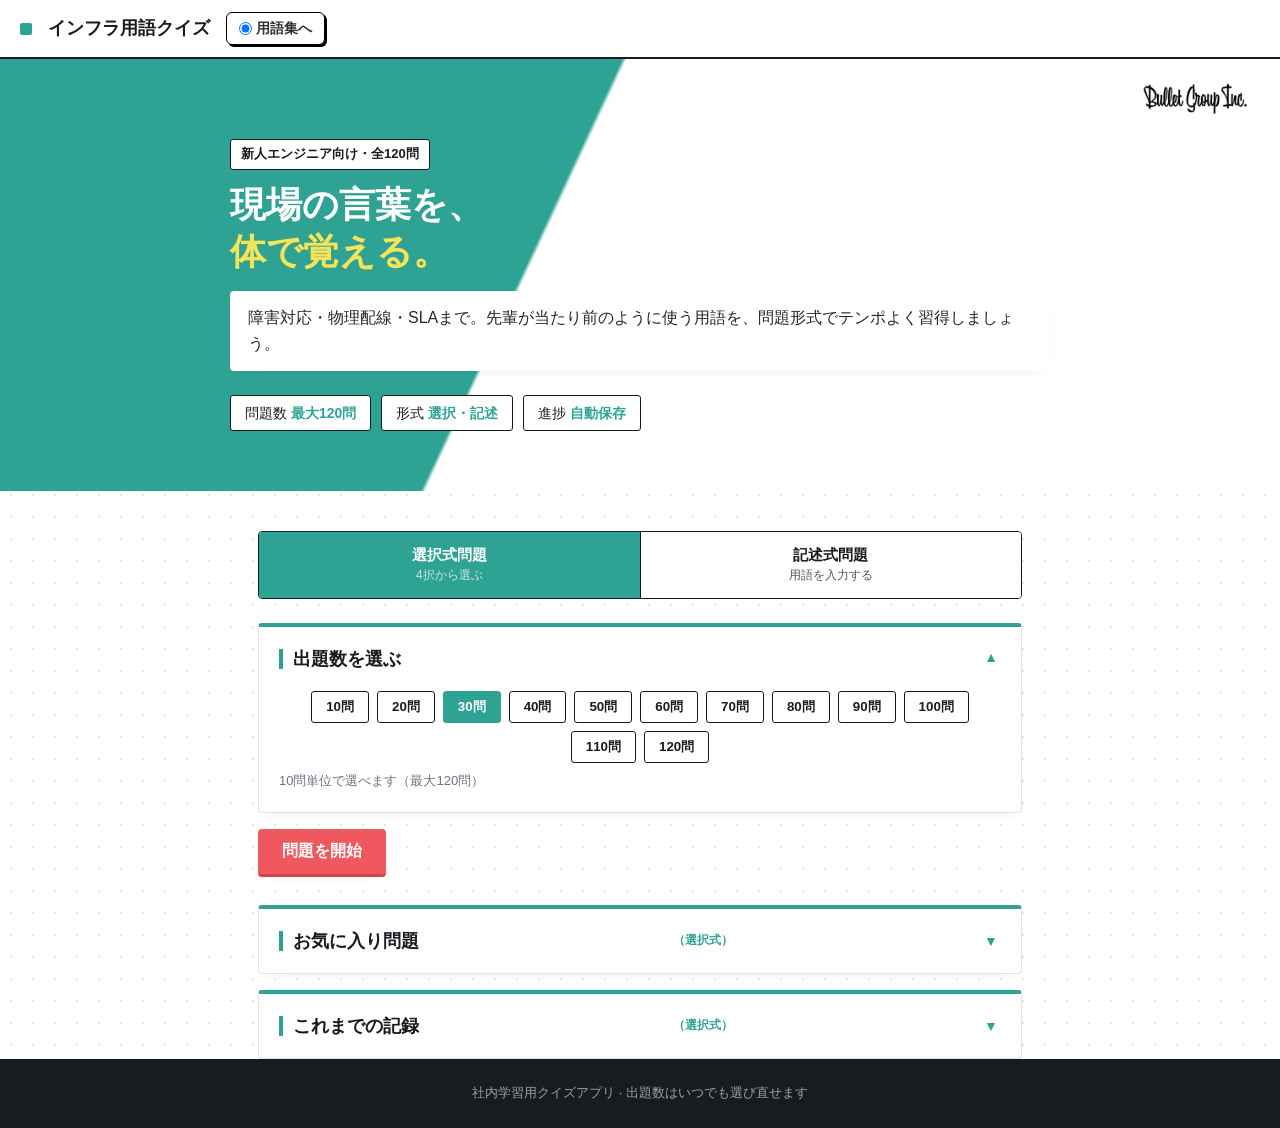
==== commit 53b8ce0e: "用語集の追加" ====
--- a/index.html
+++ b/index.html
@@ -4,12 +4,21 @@
 <meta charset="UTF-8">
 <meta name="viewport" content="width=device-width, initial-scale=1.0, viewport-fit=cover">
 <title>インフラ用語クイズ | 新人エンジニア向け</title>
-<link rel="stylesheet" href="design.css">
+<link rel="stylesheet" href="index-style.css">
 </head>
 <body>
  
 <nav class="nav">
-  <div class="nav-brand" id="navBrand"><span class="nav-mark"></span>インフラ用語クイズ</div>
+  <div class="nav-brand" id="navBrand"><span class="nav-mark"></span>インフラ用語クイズ
+  
+  <!-- 用語集への切り替えラジオボタン -->
+   <form class="nav-mode-switch">
+     <label class="rounded-btn">
+      <input type="radio" name="mode" value="word.html" checked onclick="navigate(this)">用語集へ
+     </label>
+    </form>
+  </div>
+
   <div class="nav-stat" id="navStat"></div>
 </nav>
  
@@ -847,11 +856,13 @@
   } else if (record.pct >= 50) {
     headline.textContent = 'お疲れさまでした';
     sub.textContent = 'あと一歩です！弱点カテゴリーを重点的に見直してみてください。';
-  } else {
+  } else if (record.pct >= 20) {
     headline.textContent = '伸びしろたっぷりです！';
     sub.textContent = '繰り返し解いて、少しずつ用語に慣れていきましょう！';
-  }
- 
+  } else {
+    headline.textContent = '正気ですか？？';
+    sub.textContent = 'まだまだやることはいっぱいありますね。努力しましょう！';
+  }
   const catStats = {};
   record.answers.forEach(a => {
     const c = a.question.category;
@@ -1182,6 +1193,11 @@
 /* ---------- Initialize App ---------- */
 renderCountChips();
 renderStartStats();
+
+/* ---------- radio APP ----------------*/
+function navigate(radioButton) {
+  window.location.href = radioButton.value;
+}
 </script>
 </body>
 </html>
--- a/index-style.css
+++ b/index-style.css
@@ -0,0 +1,1447 @@
+/* ==========================================================================
+   Root Variables & Base Reset
+   ========================================================================== */
+:root {
+  /* ---- カラー：ティール × コーラル × ネイビー ---- */
+  --bg: #ffffff;
+  --bg-alt: #f4f6f8;
+  --ink: #23262b;
+  --ink-soft: #6b7280;
+ 
+  --blue: #2fa393;          /* ティール（メインアクセント） */
+  --blue-hover: #25887a;
+  --blue-soft: #e6f4f1;
+ 
+  --green: #2fa393;         /* 正解表示もティールで統一 */
+  --green-soft: #e6f4f1;
+ 
+  --red: #f0585f;           /* コーラル（CTA・不正解） */
+  --red-dark: #d6414a;
+  --red-soft: #fdecec;
+ 
+  --navy: #181b20;          /* 帯・フッターのネイビー */
+  --yellow: #f5e35b;        /* ワンポイントの黄色 */
+ 
+  --line: #dfe3e7;
+ 
+  /* 角丸は最小限に：直線的なコーポレートUIへ */
+  --radius-lg: 6px;
+  --radius-md: 4px;
+  --radius-sm: 3px;
+ 
+  --shadow: 0 10px 24px -16px rgba(20, 30, 40, 0.18);
+  --shadow-sm: 0 4px 12px -8px rgba(20, 30, 40, 0.16);
+ 
+  --font: "Hiragino Kaku Gothic ProN", "Hiragino Sans", "Yu Gothic", "Segoe UI", -apple-system, BlinkMacSystemFont, sans-serif;
+}
+ 
+/* ==========================================================================
+   モードテーマ（選択式＝ティール／記述式＝パープル）
+   body.theme-fill が付くと --blue 系トークンが総入れ替えになり、
+   ヘッダー帯・ボタン・進捗バー・枠線など画面全体の差し色が一括で
+   パープル系に切り替わる。個別クラスの上書きは行わず、
+   var(--blue) を参照している既存スタイルがそのまま追従する設計。
+   ========================================================================== */
+body.theme-fill {
+  --blue: #7c5cf5;          /* 記述式のメインアクセント（パープル） */
+  --blue-hover: #6845e0;
+  --blue-soft: #efeaff;
+  --accent-label: "記述式";
+}
+ 
+*, *::before, *::after {
+  box-sizing: border-box;
+  margin: 0;
+  padding: 0;
+}
+ 
+body {
+  font-family: var(--font);
+  color: var(--ink);
+  line-height: 1.6;
+  background:
+    radial-gradient(circle, #e3e7ea 1px, transparent 1px) 0 0/22px 22px,
+    var(--bg);
+  min-height: 100vh;
+  display: flex;
+  flex-direction: column;
+}
+ 
+/* 共通レイアウトコンテナ */
+.container {
+  width: 100%;
+  max-width: 960px;
+  margin: 0 auto;
+  padding: 0 20px;
+}
+ 
+/* ==========================================================================
+   Navigation
+   ========================================================================== */
+.nav {
+  background: #ffffff;
+  border-bottom: 2px solid var(--navy);
+  backdrop-filter: none;
+  -webkit-backdrop-filter: none;
+  position: sticky;
+  top: 0;
+  z-index: 100;
+  padding: 12px 0;
+}
+ 
+.nav .container {
+  display: flex;
+  align-items: center;
+  justify-content: space-between;
+}
+ 
+.nav-brand {
+  color: var(--navy);
+  font-weight: 700;
+  font-size: 1.125rem;
+  display: flex;
+  align-items: center;
+  gap:16px;
+  text-decoration: none;
+}
+ 
+.nav-mark {
+  background: var(--blue);
+  border-radius: 2px;
+  width: 12px;
+  height: 12px;
+  display: inline-block;
+}
+ 
+.nav-stat {
+  color: var(--ink-soft);
+  font-size: 0.875rem;
+}
+
+.nav-mode-switch {
+  display: flex;
+  align-items: center;
+  gap: 12px;
+  font-size: 0.9rem;
+}
+
+.nav-mode-switch label {
+  cursor: pointer;
+  white-space: nowrap;
+  display: flex;
+  align-items: center;
+  gap: 4px;
+}
+
+.rounded-btn {
+  display: inline-flex;
+  align-items: center;
+  gap: 6px;
+  
+  background-color: #ffffff;
+  border: 1.5px solid #000000;
+  border-radius: 6px;
+  padding: 4px 12px;
+
+  font-size: 0.9rem;
+  font-weight: bold;
+  color: #333333;
+  cursor: pointer;
+  white-space: nowrap;
+
+  box-shadow: 2px 2px 0px #000000;
+  transition: transform 0.1s ease, box-shadow 0.1s ease;
+}
+ 
+.rounded-btn:hover {
+  background-color: #f9f9f9;
+  transform: translate(1px, 1px);
+  box-shadow: 1px 1px 0px #000000;
+}
+
+/* ==========================================================================
+   Hero
+   ========================================================================== */
+.hero {
+  background:
+    linear-gradient(115deg, var(--blue) 0%, var(--blue) 42%, transparent 42.3%),
+    var(--bg);
+  padding-top: 80px;
+  padding-bottom: 40px;
+  text-align: left;
+  position: relative;
+}
+ 
+.hero-image {
+  position: absolute;
+  top: 20px;
+  right: 24px;
+  width: 120px;
+  height: auto;
+  object-fit: contain;
+}
+ 
+.hero::before {
+  content: none;
+}
+ 
+.eyebrow {
+  background: #ffffff;
+  color: var(--navy);
+  border: 1.5px solid var(--navy);
+  border-radius: var(--radius-sm);
+  font-weight: 700;
+  display: inline-block;
+  padding: 4px 10px;
+  font-size: 0.8125rem;
+  margin-bottom: 12px;
+}
+ 
+.hero h1 {
+  color: #ffffff;
+  text-shadow: 0 1px 0 rgba(0, 0, 0, 0.05);
+  font-size: 2.25rem;
+  line-height: 1.3;
+  margin-bottom: 16px;
+}
+ 
+.hero h1 span {
+  background: none;
+  -webkit-background-clip: initial;
+  background-clip: initial;
+  color: var(--yellow);
+}
+ 
+.hero p {
+  color: var(--ink);
+  background: #ffffff;
+  display: inline-block;
+  padding: 14px 18px;
+  border-radius: var(--radius-md);
+  box-shadow: var(--shadow-sm);
+  margin-bottom: 24px;
+  font-size: 1rem;
+}
+ 
+.spec-row {
+  display: flex;
+  gap: 8px;
+  flex-wrap: wrap;
+  justify-content: flex-start;
+  margin-bottom: 20px;
+}
+ 
+.spec-chip {
+  background: #ffffff;
+  border: 1.5px solid var(--navy);
+  border-radius: var(--radius-sm);
+  color: var(--navy);
+  padding: 4px 12px;
+  font-size: 0.875rem;
+}
+ 
+.spec-chip b {
+  color: var(--blue);
+}
+ 
+.cta-row {
+  display: flex;
+  gap: 12px;
+  flex-wrap: wrap;
+  justify-content: flex-start;
+}
+ 
+/* ==========================================================================
+   Buttons
+   ========================================================================== */
+.btn {
+  display: inline-flex;
+  align-items: center;
+  justify-content: center;
+  padding: 12px 24px;
+  border-radius: var(--radius-md);
+  font-weight: 700;
+  font-size: 1rem;
+  cursor: pointer;
+  border: none;
+  text-decoration: none;
+  transition: transform .1s ease, background .15s ease, box-shadow .15s ease;
+}
+ 
+.btn:active {
+  transform: translateY(1px);
+}
+ 
+.btn.small {
+  padding: 6px 12px;
+  font-size: 0.875rem;
+}
+ 
+.btn-primary {
+  background: var(--red);
+  color: #ffffff;
+  box-shadow: var(--shadow-sm);
+  border-bottom: 3px solid var(--red-dark);
+}
+ 
+.btn-primary:hover {
+  background: #e2444c;
+}
+ 
+.btn-secondary {
+  background: #ffffff;
+  color: var(--navy);
+  border: 1.5px solid var(--navy);
+  border-radius: var(--radius-md);
+}
+ 
+.btn-secondary:hover {
+  background: var(--bg-alt);
+}
+ 
+.btn-ghost {
+  background: #ffffff;
+  color: var(--blue);
+  border: 1.5px solid var(--blue);
+  border-radius: var(--radius-md);
+}
+ 
+.btn-ghost:hover {
+  background: var(--blue-soft);
+}
+ 
+/* ==========================================================================
+   Panels & Dashboard Sections
+   ========================================================================== */
+.main-content {
+  flex: 1;
+  padding: 40px 0;
+}
+ 
+.grid-layout {
+  display: grid;
+  grid-template-columns: repeat(auto-fit, minmax(280px, 1fr));
+  gap: 20px;
+  margin-top: 24px;
+}
+ 
+.panel {
+  background: #ffffff;
+  border: 1px solid var(--line);
+  border-top: 4px solid var(--blue);
+  border-radius: var(--radius-md);
+  box-shadow: var(--shadow-sm);
+  padding: 20px;
+}
+ 
+.panel h3 {
+  color: var(--navy);
+  position: relative;
+  padding-left: 14px;
+  font-size: 1.125rem;
+  margin-bottom: 16px;
+}
+ 
+.panel h3::before {
+  content: "";
+  position: absolute;
+  left: 0;
+  top: 2px;
+  bottom: 2px;
+  width: 4px;
+  background: var(--blue);
+}
+ 
+/* 設問数選択チップ */
+.chip-group {
+  display: flex;
+  gap: 8px;
+  flex-wrap: wrap;
+  margin-bottom: 8px;
+}
+ 
+.count-chip {
+  border: 1.5px solid var(--navy);
+  border-radius: var(--radius-sm);
+  color: var(--navy);
+  background: #fff;
+  padding: 6px 14px;
+  font-weight: 700;
+  cursor: pointer;
+  transition: all 0.15s ease;
+}
+ 
+.count-chip:hover {
+  border-color: var(--blue);
+  color: var(--blue);
+}
+ 
+.count-chip.active {
+  background: var(--blue);
+  border-color: var(--blue);
+  color: #fff;
+}
+ 
+.count-hint {
+  color: var(--ink-soft);
+  font-size: 0.8125rem;
+  margin-top: 6px;
+}
+ 
+.panel-stat {
+  font-size: 0.9375rem;
+  margin-bottom: 8px;
+}
+ 
+.panel-stat b {
+  color: var(--navy);
+}
+ 
+.panel-stat span {
+  color: var(--ink-soft);
+}
+ 
+/* 苦手タグ */
+.weak-tags {
+  display: flex;
+  gap: 8px;
+  flex-wrap: wrap;
+  margin-top: 8px;
+}
+ 
+.weak-tag {
+  border: 1px solid var(--red);
+  border-radius: var(--radius-sm);
+  background: var(--red-soft);
+  padding: 4px 10px;
+  font-size: 0.8125rem;
+}
+ 
+.weak-tag b {
+  color: var(--red);
+}
+ 
+/* 履歴行 */
+.history-list {
+  display: flex;
+  flex-direction: column;
+  gap: 8px;
+}
+ 
+.history-row {
+  border: 1px solid var(--line);
+  border-radius: var(--radius-sm);
+  border-left: 4px solid var(--blue);
+  padding: 10px 14px;
+  display: flex;
+  justify-content: space-between;
+  align-items: center;
+  background: #fff;
+}
+ 
+.history-row .hr-score {
+  color: var(--navy);
+  font-weight: 700;
+}
+ 
+/* ==========================================================================
+   Quiz Screen
+   ========================================================================== */
+.quiz-topbar {
+  display: flex;
+  align-items: center;
+  justify-content: space-between;
+  margin-bottom: 16px;
+}
+ 
+.quiz-topbar .btn-ghost.small {
+  border-radius: var(--radius-sm);
+}
+ 
+.progress-track {
+  background: var(--bg-alt);
+  border: 1px solid var(--line);
+  border-radius: 2px;
+  height: 10px;
+  width: 100%;
+  overflow: hidden;
+  margin-bottom: 24px;
+}
+ 
+.progress-fill {
+  background: var(--blue);
+  border-radius: 2px;
+  height: 100%;
+  transition: width 0.3s ease;
+}
+ 
+.quiz-meta {
+  display: flex;
+  align-items: center;
+  gap: 12px;
+  margin-bottom: 12px;
+}
+ 
+.cat-badge {
+  background: var(--navy);
+  color: #fff;
+  border-radius: var(--radius-sm);
+  font-weight: 700;
+  padding: 2px 8px;
+  font-size: 0.75rem;
+}
+ 
+.qtype-label {
+  color: var(--blue);
+  font-weight: 700;
+  font-size: 0.875rem;
+}
+ 
+.question-card {
+  background: #ffffff;
+  border: 1px solid var(--line);
+  border-top: 4px solid var(--blue);
+  border-radius: var(--radius-md);
+  box-shadow: var(--shadow-sm);
+  padding: 24px;
+  margin-bottom: 24px;
+}
+ 
+.question-card p {
+  color: var(--navy);
+  font-size: 1.125rem;
+  font-weight: 700;
+  line-height: 1.5;
+}
+ 
+/* 選択肢リスト */
+.choices-list {
+  display: flex;
+  flex-direction: column;
+  gap: 12px;
+}
+ 
+.choice {
+  border: 1.5px solid var(--line);
+  border-radius: var(--radius-md);
+  background: #fff;
+  padding: 14px 16px;
+  display: flex;
+  align-items: center;
+  gap: 12px;
+  cursor: pointer;
+  transition: all 0.15s ease;
+}
+ 
+.choice:hover {
+  border-color: var(--blue);
+  background: var(--blue-soft);
+}
+ 
+.choice .idx {
+  border-radius: var(--radius-sm);
+  background: var(--bg-alt);
+  color: var(--ink-soft);
+  font-weight: 700;
+  width: 28px;
+  height: 28px;
+  display: flex;
+  align-items: center;
+  justify-content: center;
+  font-size: 0.875rem;
+  flex-shrink: 0;
+}
+ 
+.choice.selected {
+  border-color: var(--blue);
+  background: var(--blue-soft);
+  box-shadow: inset 4px 0 0 var(--blue);
+}
+ 
+.choice.selected .idx {
+  background: var(--blue);
+  color: #fff;
+  border-radius: var(--radius-sm);
+}
+ 
+/* ==========================================================================
+   Result Screen
+   ========================================================================== */
+.result-hero {
+  background: var(--navy);
+  border-radius: var(--radius-md);
+  padding: 56px 24px 36px 24px;
+  text-align: center;
+  margin-bottom: 32px;
+}
+ 
+.score-ring {
+  width: auto;
+  height: auto;
+  border-radius: var(--radius-md);
+  background: #ffffff;
+  border: 1px solid var(--line);
+  border-top: 5px solid var(--blue);
+  padding: 26px 40px;
+  display: inline-flex;
+  flex-direction: column;
+  align-items: center;
+  margin-bottom: 20px;
+}
+ 
+.score-ring::before {
+  content: none;
+}
+ 
+.score-ring .pct {
+  color: var(--navy);
+  font-size: 3rem;
+  font-weight: 700;
+  line-height: 1;
+}
+ 
+.score-ring .sub {
+  color: var(--ink-soft);
+  font-size: 0.875rem;
+  margin-top: 4px;
+}
+ 
+.result-headline {
+  color: #ffffff;
+  font-size: 1.5rem;
+  margin-bottom: 8px;
+}
+ 
+.result-sub {
+  color: #c7ccd1;
+  font-size: 0.9375rem;
+}
+ 
+/* カテゴリ別スコアバー */
+.cat-scores {
+  display: flex;
+  flex-direction: column;
+  gap: 12px;
+  margin-bottom: 32px;
+}
+ 
+.cat-row-top {
+  display: flex;
+  justify-content: space-between;
+  font-size: 0.875rem;
+  margin-bottom: 4px;
+}
+ 
+.cat-row-top b {
+  color: var(--navy);
+}
+ 
+.cat-bar-track {
+  background: var(--bg-alt);
+  border-radius: 2px;
+  border: 1px solid var(--line);
+  height: 8px;
+  width: 100%;
+  overflow: hidden;
+}
+ 
+.cat-bar-fill {
+  background: var(--blue);
+  border-radius: 2px;
+  height: 100%;
+}
+ 
+/* 復習セクション */
+.review-section h3 {
+  color: var(--navy);
+  position: relative;
+  padding-left: 16px;
+  font-size: 1.25rem;
+  margin-bottom: 20px;
+}
+ 
+.review-section h3::before {
+  content: "";
+  position: absolute;
+  left: 0;
+  top: 4px;
+  bottom: 4px;
+  width: 4px;
+  background: var(--blue);
+}
+ 
+.review-empty {
+  background: var(--blue-soft);
+  color: var(--blue-hover);
+  border: 1px solid var(--blue);
+  border-radius: var(--radius-md);
+  padding: 16px;
+  text-align: center;
+  font-weight: 700;
+}
+ 
+.review-list {
+  display: flex;
+  flex-direction: column;
+  gap: 16px;
+}
+ 
+.review-item {
+  border: 1px solid var(--line);
+  border-radius: var(--radius-md);
+  border-left: 4px solid var(--line);
+  background: #ffffff;
+  padding: 16px 20px;
+}
+ 
+.review-item.correct {
+  border-left-color: var(--blue);
+}
+ 
+.review-item.wrong {
+  border-left-color: var(--red);
+}
+ 
+.review-item-header {
+  display: flex;
+  align-items: center;
+  justify-content: space-between;
+  margin-bottom: 8px;
+}
+ 
+.review-item .term {
+  color: var(--navy);
+  font-weight: 700;
+  font-size: 1.0625rem;
+}
+ 
+.review-item .beginner {
+  background: var(--bg-alt);
+  border-radius: var(--radius-sm);
+  border: 1px solid var(--line);
+  padding: 10px 14px;
+  font-size: 0.875rem;
+  margin-top: 8px;
+}
+ 
+.review-item .your-answer {
+  color: var(--red);
+  font-weight: 700;
+}
+ 
+.result-tag {
+  border-radius: var(--radius-sm);
+  font-weight: 700;
+  padding: 2px 8px;
+  font-size: 0.75rem;
+  display: inline-block;
+}
+ 
+.result-tag.correct {
+  background: var(--blue);
+  color: #fff;
+}
+ 
+.result-tag.wrong {
+  background: var(--red);
+  color: #fff;
+}
+ 
+/* ==========================================================================
+   Footer
+   ========================================================================== */
+footer {
+  background: var(--navy);
+  color: #9aa1a8;
+  border-top: none;
+  padding: 24px 0;
+  text-align: center;
+  font-size: 0.8125rem;
+  margin-top: auto;
+}
+ 
+/* ==========================================================================
+   Responsive / Mobile Styles
+   ========================================================================== */
+@media (max-width: 600px) {
+  .hero {
+    background: var(--blue);
+    padding-top: 60px;
+  }
+ 
+  .cta-row {
+    justify-content: center;
+  }
+ 
+  .spec-row {
+    justify-content: center;
+  }
+ 
+  .hero-image {
+    width: 70px;
+    top: 12px;
+    right: 12px;
+  }
+ 
+  .hero h1 {
+    font-size: 1.625rem;
+  }
+ 
+  .hero p {
+    font-size: 0.875rem;
+    padding: 10px 14px;
+  }
+ 
+  .score-ring {
+    padding: 20px 28px;
+  }
+ 
+  .score-ring .pct {
+    font-size: 2.25rem;
+  }
+}
+/* ==========================================================================
+   追加コーディング（既存の給CSSはそのまま・不足分のみ追加）
+   HTML側の実際のclass名・id名に合わせて、上記スタイルシートに
+   存在しないセレクタだけを補っています。デザイントークン（色・角丸・
+   シャドウ等）は上記 :root の変数をそのまま再利用しています。
+   ========================================================================== */
+ 
+/* ---------- 画面切り替え（SPA的な複数 section.screen の制御） ----------
+   これが無いと start / quiz / result / favorites / history-detail の
+   5画面が全部同時に表示されてしまうため必須の追加。 */
+.screen {
+  display: none;
+}
+.screen.active {
+  display: block;
+  animation: screenFadeIn 0.35s ease;
+}
+@keyframes screenFadeIn {
+  from { opacity: 0; transform: translateY(6px); }
+  to   { opacity: 1; transform: translateY(0); }
+}
+ 
+/* ---------- ナビゲーション：HTMLに.containerの入れ子が無いため直接flex化 ---------- */
+.nav {
+  display: flex;
+  align-items: center;
+  justify-content: space-between;
+  padding: 12px 20px;
+}
+ 
+/* ---------- コンテンツ幅ラッパー（HTML側は .container ではなく .wrap） ----------
+   窮屈さの解消のため、幅・左右余白・上部の余白を拡張。 */
+.wrap {
+  width: 100%;
+  max-width: 820px;
+  margin: 0 auto;
+  padding: 40px 28px 0;
+}
+ 
+/* クイズ画面専用の縦方向余白（.wrapのpadding-topを上書き） */
+.quiz-shell {
+  padding-top: 24px;
+  padding-bottom: 80px;
+}
+ 
+/* ---------- ヒーローの中央寄せ（左端が見切れる問題の解消） ----------
+   .heroの背景は画面幅いっぱいのまま、中のテキストだけを
+   .wrapと同じ820px幅を基準に中央へ寄せる。 */
+.hero {
+  padding-left: max(28px, calc((100% - 820px) / 2));
+  padding-right: max(28px, calc((100% - 820px) / 2));
+}
+ 
+/* パネル同士の縦の間隔（窮屈さの解消） */
+.panel {
+  margin-bottom: 28px;
+}
+.panel:last-child {
+  margin-bottom: 0;
+}
+ 
+/* ---------- 出題数チップの並び（HTML側は .chip-group ではなく .count-chips） ---------- */
+.count-chips {
+  display: flex;
+  gap: 8px;
+  flex-wrap: wrap;
+  justify-content: center;
+  margin-bottom: 8px;
+}
+ 
+/* お気に入りパネルの見出し（ボタン内包のため横並びに） */
+.panel h3 {
+  display: flex;
+  align-items: center;
+  justify-content: space-between;
+  gap: 10px;
+}
+ 
+/* ---------- 記録パネルの3列統計グリッド ---------- */
+.panel-grid {
+  display: grid;
+  grid-template-columns: repeat(3, 1fr);
+  gap: 16px;
+  margin-bottom: 12px;
+}
+.panel-stat b {
+  display: block;
+  font-size: 1.625rem;
+  font-weight: 700;
+  letter-spacing: -0.01em;
+}
+ 
+/* ---------- 選択肢リスト（HTML側は .choices-list ではなく .choices） ---------- */
+.choices {
+  display: flex;
+  flex-direction: column;
+  gap: 12px;
+}
+ 
+/* クイズ下部・次へボタンの配置 */
+.quiz-footer {
+  display: flex;
+  justify-content: flex-end;
+  margin-top: 24px;
+}
+ 
+/* 選択待ちで無効化された次へボタン */
+.btn:disabled {
+  opacity: 0.4;
+  cursor: not-allowed;
+}
+ 
+/* 出題文横のお気に入り（☆）トグルボタン */
+.question-card {
+  position: relative;
+}
+.question-card p {
+  padding-right: 40px;
+}
+.btn-fav-toggle {
+  position: absolute;
+  top: 20px;
+  right: 20px;
+  background: transparent;
+  border: none;
+  cursor: pointer;
+  font-size: 24px;
+  line-height: 1;
+  color: var(--line);
+  transition: transform 0.2s ease, color 0.2s ease;
+}
+.btn-fav-toggle:hover {
+  transform: scale(1.15);
+}
+.btn-fav-toggle.active {
+  color: var(--yellow);
+}
+ 
+/* 続きから再開ボタン */
+.btn-resume {
+  background: var(--green);
+  color: #ffffff;
+  box-shadow: var(--shadow-sm);
+  border-bottom: 3px solid var(--blue-hover);
+}
+.btn-resume:hover {
+  background: var(--blue-hover);
+}
+ 
+/* ---------- カテゴリ別正答率（HTML側は .cat-scores ではなく .cat-breakdown） ---------- */
+.cat-breakdown {
+  margin-bottom: 32px;
+  text-align: left;
+}
+.cat-row {
+  margin-bottom: 16px;
+}
+.cat-row:last-child {
+  margin-bottom: 0;
+}
+ 
+/* ---------- 復習セクションの外枠と、解答一覧(#reviewList / #hdReviewList) ---------- */
+.review-section {
+  margin-bottom: 40px;
+  text-align: left;
+}
+#reviewList,
+#hdReviewList {
+  display: flex;
+  flex-direction: column;
+  gap: 16px;
+}
+ 
+/* 解答結果一覧：正誤タグ＋カテゴリ行（HTML/JS側は .rt クラスを使用） */
+.review-item .rt {
+  display: flex;
+  align-items: center;
+  gap: 8px;
+  font-size: 0.75rem;
+  color: var(--ink-soft);
+  margin-bottom: 8px;
+}
+.review-item .meaning {
+  font-size: 0.9375rem;
+  line-height: 1.6;
+  margin: 8px 0;
+}
+.review-item .your-answer {
+  display: block;
+  margin-top: 8px;
+  font-size: 0.875rem;
+}
+ 
+/* 結果画面下部のアクションボタン群 */
+.result-actions {
+  display: flex;
+  gap: 12px;
+  justify-content: center;
+  flex-wrap: wrap;
+  padding-bottom: 60px;
+}
+ 
+/* ==========================================================================
+   お気に入り機能（スタート画面プレビュー／一覧画面）
+   ========================================================================== */
+ 
+/* スタート画面：お気に入りプレビュー最大3件 */
+.fav-preview-list {
+  display: flex;
+  flex-direction: column;
+  gap: 8px;
+}
+.fav-row-item {
+  display: flex;
+  justify-content: space-between;
+  align-items: center;
+  border: 1px solid var(--line);
+  border-radius: var(--radius-sm);
+  border-left: 4px solid var(--blue);
+  background: #ffffff;
+  padding: 10px 14px;
+  cursor: pointer;
+  transition: border-color 0.15s ease;
+}
+.fav-row-item:hover {
+  border-color: var(--blue);
+  background: var(--blue-soft);
+}
+.fav-info {
+  display: flex;
+  flex-direction: column;
+  gap: 2px;
+}
+.fav-term {
+  color: var(--navy);
+  font-weight: 700;
+  font-size: 0.9375rem;
+}
+.fav-cat {
+  color: var(--ink-soft);
+  font-size: 0.75rem;
+}
+ 
+/* お気に入り一覧画面 */
+.fav-list-container {
+  display: flex;
+  flex-direction: column;
+  gap: 12px;
+  margin-bottom: 40px;
+}
+.fav-card {
+  display: flex;
+  justify-content: space-between;
+  align-items: center;
+  background: #ffffff;
+  border: 1px solid var(--line);
+  border-top: 4px solid var(--blue);
+  border-radius: var(--radius-md);
+  box-shadow: var(--shadow-sm);
+  padding: 18px 20px;
+}
+.fav-card-content {
+  flex: 1;
+  cursor: pointer;
+  padding-right: 16px;
+}
+.fav-card-head {
+  display: flex;
+  align-items: center;
+  gap: 8px;
+  margin-bottom: 6px;
+}
+.fav-card-term {
+  color: var(--navy);
+  font-weight: 700;
+  font-size: 1.0625rem;
+}
+.fav-card-body {
+  color: var(--ink-soft);
+  font-size: 0.875rem;
+  line-height: 1.5;
+}
+.btn-remove-fav {
+  background: var(--red-soft);
+  color: var(--red-dark);
+  border: none;
+  border-radius: var(--radius-sm);
+  padding: 8px 14px;
+  font-size: 0.8125rem;
+  font-weight: 700;
+  cursor: pointer;
+  flex-shrink: 0;
+  transition: background 0.15s ease;
+}
+.btn-remove-fav:hover {
+  background: #fbd7d7;
+}
+ 
+/* ==========================================================================
+   窮屈さの解消：カード・行要素の余白を少し広げる
+   ========================================================================== */
+.question-card {
+  padding: 28px 30px;
+}
+.choice {
+  padding: 16px 18px;
+  gap: 14px;
+}
+.choices {
+  gap: 14px;
+}
+.spec-row {
+  gap: 10px;
+}
+.spec-chip {
+  padding: 6px 14px;
+}
+.cta-row {
+  gap: 14px;
+}
+.history-row,
+.fav-row-item {
+  padding: 12px 16px;
+}
+.history-list,
+.fav-preview-list {
+  gap: 10px;
+}
+.fav-card {
+  padding: 20px 24px;
+}
+.fav-list-container {
+  gap: 14px;
+}
+.review-item {
+  padding: 18px 22px;
+}
+#reviewList,
+#hdReviewList {
+  gap: 18px;
+}
+ 
+/* ==========================================================================
+   解答結果一覧のお気に入りボタン
+   ========================================================================== */
+.review-item .rt {
+  position: relative;
+}
+.review-fav-btn {
+  margin-left: auto;
+  background: transparent;
+  border: none;
+  cursor: pointer;
+  font-size: 18px;
+  line-height: 1;
+  color: var(--line);
+  padding: 0;
+  transition: transform 0.2s ease, color 0.2s ease;
+}
+.review-fav-btn:hover {
+  transform: scale(1.15);
+}
+.review-fav-btn.active {
+  color: var(--yellow);
+}
+ 
+/* ==========================================================================
+   モバイル調整（既存の@mediaは変更せず、別ブロックとして追加）
+   ========================================================================== */
+@media (max-width: 600px) {
+  .panel-grid {
+    grid-template-columns: 1fr 1fr;
+  }
+  .result-actions {
+    padding-bottom: 40px;
+  }
+  .wrap {
+    padding: 28px 20px 0;
+  }
+  .hero {
+    padding-left: 20px;
+    padding-right: 20px;
+  }
+  .question-card {
+    padding: 22px 20px;
+  }
+}
+ 
+/* ==========================================================================
+   モード切替トグル（選択式 / 記述式）
+   ========================================================================== */
+.mode-toggle {
+  display: flex;
+  border: 1.5px solid var(--navy);
+  border-radius: var(--radius-md);
+  overflow: hidden;
+  margin-bottom: 24px;
+  background: #fff;
+}
+.mode-toggle-btn {
+  flex: 1;
+  background: #fff;
+  color: var(--navy);
+  border: none;
+  padding: 14px 16px;
+  font-weight: 700;
+  font-size: 0.9375rem;
+  font-family: var(--font);
+  cursor: pointer;
+  transition: background 0.15s ease, color 0.15s ease;
+}
+.mode-toggle-btn + .mode-toggle-btn {
+  border-left: 1.5px solid var(--navy);
+}
+.mode-toggle-btn.active {
+  background: var(--blue);
+  color: #fff;
+  transition: background 0.25s ease, color 0.25s ease;
+}
+.mode-toggle-btn .mt-sub {
+  display: block;
+  font-weight: 400;
+  font-size: 0.75rem;
+  margin-top: 2px;
+  opacity: 0.75;
+}
+ 
+/* ==========================================================================
+   アコーディオン（出題数・お気に入り・記録）
+   ========================================================================== */
+.accordion-item {
+  border: 1px solid var(--line);
+  border-top: 4px solid var(--blue);
+  border-radius: var(--radius-md);
+  background: #ffffff;
+  box-shadow: var(--shadow-sm);
+  margin-bottom: 16px;
+  overflow: hidden;
+}
+.accordion-item:last-child {
+  margin-bottom: 0;
+}
+.accordion-header {
+  display: flex;
+  align-items: center;
+  justify-content: space-between;
+  gap: 10px;
+  width: 100%;
+  background: none;
+  border: none;
+  cursor: pointer;
+  padding: 20px;
+  text-align: left;
+  font-size: 1.125rem;
+  font-weight: 700;
+  color: var(--navy);
+  font-family: var(--font);
+  position: relative;
+  padding-left: 34px;
+}
+.accordion-header::before {
+  content: "";
+  position: absolute;
+  left: 20px;
+  top: 22px;
+  bottom: 22px;
+  width: 4px;
+  background: var(--blue);
+}
+.accordion-chevron {
+  flex-shrink: 0;
+  width: 20px;
+  height: 20px;
+  display: inline-flex;
+  align-items: center;
+  justify-content: center;
+  transition: transform 0.2s ease;
+  color: var(--blue);
+  font-size: 14px;
+}
+.accordion-item.open .accordion-chevron {
+  transform: rotate(180deg);
+}
+.accordion-body {
+  max-height: 0;
+  overflow: hidden;
+  transition: max-height 0.25s ease;
+}
+.accordion-item.open .accordion-body {
+  max-height: 3000px;
+}
+.accordion-body-inner {
+  padding: 0 20px 20px;
+}
+ 
+/* ==========================================================================
+   回答・解説パネル（クイズ中に表示）
+   ========================================================================== */
+.quiz-footer {
+  justify-content: space-between;
+}
+.btn-answer-toggle {
+  background: #ffffff;
+  color: var(--navy);
+  border: 1.5px solid var(--navy);
+  border-radius: var(--radius-md);
+}
+.btn-answer-toggle:hover {
+  background: var(--bg-alt);
+}
+.btn-answer-toggle.active {
+  background: var(--navy);
+  color: #fff;
+}
+.answer-panel {
+  display: none;
+  margin-top: 20px;
+  border: 1px solid var(--blue);
+  border-radius: var(--radius-md);
+  background: var(--blue-soft);
+  padding: 18px 20px;
+}
+.answer-panel.open {
+  display: block;
+  animation: screenFadeIn 0.25s ease;
+}
+.answer-panel .ap-label {
+  font-weight: 700;
+  color: var(--blue-hover);
+  font-size: 0.75rem;
+  letter-spacing: 0.04em;
+  margin-bottom: 8px;
+}
+.answer-panel .ap-term {
+  font-weight: 700;
+  color: var(--navy);
+  font-size: 1.125rem;
+  margin-bottom: 10px;
+}
+.answer-panel .ap-meaning {
+  font-size: 0.9375rem;
+  line-height: 1.6;
+  margin-bottom: 10px;
+}
+.answer-panel .ap-beginner {
+  background: #ffffff;
+  border: 1px solid var(--line);
+  border-radius: var(--radius-sm);
+  padding: 10px 14px;
+  font-size: 0.875rem;
+}
+ 
+/* ==========================================================================
+   記述式穴埋め問題：入力欄・使用シーン
+   ========================================================================== */
+.fill-input-wrap {
+  margin-bottom: 4px;
+}
+.fill-input {
+  width: 100%;
+  border: 1.5px solid var(--line);
+  border-radius: var(--radius-md);
+  padding: 14px 16px;
+  font-size: 1.0625rem;
+  font-family: var(--font);
+  color: var(--navy);
+  font-weight: 700;
+}
+.fill-input:focus {
+  outline: none;
+  border-color: var(--blue);
+  background: var(--blue-soft);
+}
+.fill-input:disabled {
+  background: var(--bg-alt);
+}
+.fill-feedback {
+  margin-top: 10px;
+  font-size: 0.875rem;
+  font-weight: 700;
+}
+.fill-feedback.correct {
+  color: var(--blue-hover);
+}
+.fill-feedback.wrong {
+  color: var(--red-dark);
+}
+.usage-note {
+  border: 1px solid var(--line);
+  border-left: 4px solid var(--yellow);
+  border-radius: var(--radius-sm);
+  background: var(--bg-alt);
+  padding: 14px 16px;
+  font-size: 0.875rem;
+  line-height: 1.6;
+  margin-top: 20px;
+}
+.usage-note .un-label {
+  font-weight: 700;
+  color: var(--navy);
+  font-size: 0.8125rem;
+  margin-bottom: 6px;
+}
+ 
+/* ==========================================================================
+   アコーディオン見出しのモードラベル（「お気に入り問題（選択式）」等）
+   ========================================================================== */
+.accordion-mode-label {
+  font-size: 0.75rem;
+  font-weight: 700;
+  color: var(--blue);
+  margin-left: 6px;
+}
+ 
+/* ==========================================================================
+   モード切替時のなめらかな配色トランジション
+   var(--blue) 系トークンを参照している主要パーツに適用し、
+   選択式⇄記述式の切り替え時に色がふわっと変化するようにする。
+   ========================================================================== */
+.hero,
+.accordion-item,
+.accordion-header::before,
+.progress-fill,
+.question-card,
+.choice,
+.choice .idx,
+.answer-panel,
+.count-chip,
+.count-chip.active,
+.btn-answer-toggle,
+.btn-answer-toggle.active,
+.fill-input,
+.mode-toggle-btn,
+.cat-badge,
+.qtype-label,
+.btn-fav-toggle,
+.accordion-mode-label,
+.nav-mark,
+.btn-ghost,
+.score-ring,
+.result-hero,
+.review-item.correct {
+  transition: background 0.25s ease, background-color 0.25s ease, border-color 0.25s ease, color 0.25s ease, box-shadow 0.25s ease;
+}
+ 
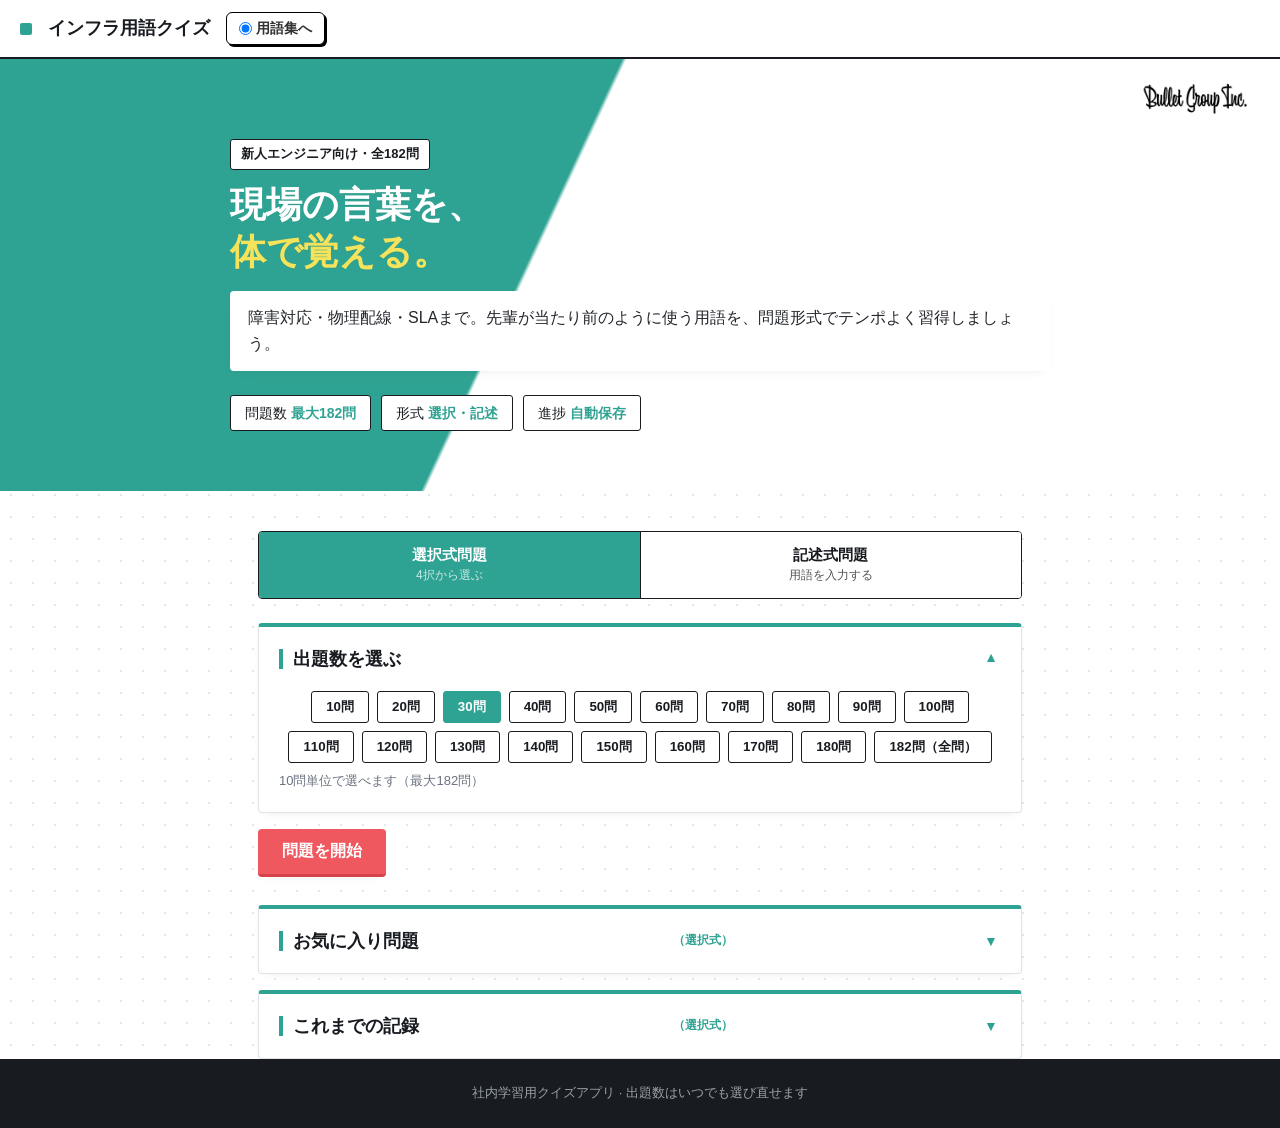
==== commit a8740421: "選択肢問題文選択肢改良" ====
--- a/index.html
+++ b/index.html
@@ -4,7 +4,7 @@
 <meta charset="UTF-8">
 <meta name="viewport" content="width=device-width, initial-scale=1.0, viewport-fit=cover">
 <title>インフラ用語クイズ | 新人エンジニア向け</title>
-<link rel="stylesheet" href="index-style.css">
+<link rel="stylesheet" href="css/index-style.css">
 </head>
 <body>
  
@@ -26,12 +26,12 @@
 <section class="screen active" id="screen-start">
   <div class="hero">
     <img class="hero-image" src="title.png" alt="画像を挿入">
-    <span class="eyebrow">新人エンジニア向け・全120問</span>
+    <span class="eyebrow">新人エンジニア向け・全182問</span>
     <h1>現場の言葉を、<br><span>体で覚える。</span></h1>
     <p>障害対応・物理配線・SLAまで。先輩が当たり前のように使う用語を、問題形式でテンポよく習得しましょう。</p>
  
     <div class="spec-row">
-      <div class="spec-chip">問題数 <b>最大120問</b></div>
+      <div class="spec-chip">問題数 <b>最大182問</b></div>
       <div class="spec-chip">形式 <b>選択・記述</b></div>
       <div class="spec-chip">進捗 <b>自動保存</b></div>
     </div>
@@ -62,7 +62,7 @@
       <div class="accordion-body">
         <div class="accordion-body-inner">
           <div class="count-chips" id="countChips"></div>
-          <p class="count-hint">10問単位で選べます（最大120問）</p>
+          <p class="count-hint">10問単位で選べます（最大182問）</p>
         </div>
       </div>
     </div>
@@ -139,6 +139,8 @@
       <div class="ap-term" id="apTerm"></div>
       <div class="ap-meaning" id="apMeaning"></div>
       <div class="ap-beginner" id="apBeginner"></div>
+      <div class="ap-options-label" style="margin-top:16px; font-weight:600;">選択肢ごとの解説</div>
+      <div class="ap-options" id="apOptions"></div>
     </div>
  
     <div class="quiz-footer">
@@ -172,7 +174,7 @@
       <div class="fill-feedback" id="fillFeedback" style="display:none;"></div>
     </div>
  
-    <div class="usage-note">
+    <div class="usage-note" id="usageNoteBlock">
       <div class="un-label">💡 どんな場面で使う？</div>
       <div id="fUsageNote"></div>
     </div>
@@ -262,11 +264,11 @@
 <footer>社内学習用クイズアプリ &middot; 出題数はいつでも選び直せます</footer>
  
 <script>
-const ALL_QUESTIONS_P1 = [{"id": 1, "type": "term2meaning", "category": "SLA・契約", "term": "エスカレーション", "meaning": "自分の手に負えない障害が起きたとき、上の先輩や上司、専門チームに「助けてください！」と報告すること。", "beginner": "「これ以上は自分じゃ無理です！班長、お願いします！」と速やかにバトンを上に繋ぐ、超重要な危機管理行動。", "prompt": "エスカレーション", "choices": ["システムログ。機器やサーバが出力する動作記録。障害解析の重要な手がかり。", "災害や大規模障害発生時でも業務を継続するための計画。", "自分の手に負えない障害が起きたとき、上の先輩や上司、専門チームに「助けてください！」と報告すること。", "ラックに搭載する機器の高さを表す単位。1U＝約44.45mm。"], "answerIndex": 2}, {"id": 2, "type": "term2meaning", "category": "設計・運用", "term": "ワークアラウンド", "meaning": "根本解決ではないが、とりあえずシステムを動かし続けるための「暫定対処（応急処置）」。", "beginner": "配管から水漏れしたとき、元栓を直すのではなく、とりあえず「テープをグルグル巻きにして凌ぐ」技。", "prompt": "ワークアラウンド", "choices": ["根本解決ではないが、とりあえずシステムを動かし続けるための「暫定対処（応急処置）」。", "管理専用の別回線（アウトオブバンド）経由で、対象機器にPingを打つ疎通確認。", "障害検知時に、上位や対向機器に障害を伝えるため意図的にリンクを落とす機能。", "ポートが物理的にUP(リンク確立)しており、かつ管理上も有効(Enable)な正常状態。"], "answerIndex": 0}, {"id": 3, "type": "term2meaning", "category": "物理・配線", "term": "フリアク", "meaning": "フリーアクセス（フロア）の略。床下に配線スペースがある二重床構造。", "beginner": "床の下にケーブルを通せる「上げ底の床」。データセンターでは標準装備。", "prompt": "フリアク", "choices": ["ポートが物理的にUP（リンク確立）しており、かつ管理上も有効（Enable）な正常状態。", "フリーアクセス（フロア）の略。床下に配線スペースがある二重床構造。", "1芯の光ファイバーを送受信で共用する通信方式。波長を分けて双方向通信を行う。", "「最大限の努力はするけど、品質の保証はしないよ」という提供方式。一般的な家庭用ネット回線。"], "answerIndex": 1}, {"id": 4, "type": "meaning2term", "category": "設計・運用", "term": "サービスバックアウト", "meaning": "作業時に意図しなかった障害・不具合が発生した際、サービス正常復旧するよう早急に回避させること。", "beginner": "ネットワーク機器の設定変更後に通信断が発生したため、新設定を取り消して作業前の設定へ戻し、サービスを復旧させる対応。", "prompt": "作業時に意図しなかった障害・不具合が発生した際、サービス正常復旧するよう早急に回避させること。", "choices": ["サービスバックアウト", "RRH", "アラームマスク", "デフォルトゲートウェイ"], "answerIndex": 0}, {"id": 5, "type": "meaning2term", "category": "物理・配線", "term": "E-BTS", "meaning": "屋外用の基地局装置。電柱やビル屋上に設置される携帯電話の電波送受信設備。", "beginner": "街中で見かける携帯の基地局ボックス。ここから電波が飛んでスマホに届く。", "prompt": "屋外用の基地局装置。電柱やビル屋上に設置される携帯電話の電波送受信設備。", "choices": ["パッチパネル", "E-BTS", "線密（せんみつ）/ 配線整理", "msec"], "answerIndex": 1}, {"id": 6, "type": "meaning2term", "category": "設計・運用", "term": "バックアウト", "meaning": "切り戻しとほぼ同義。メンテナンスや更新作業で問題が発生した際に、元の状態に戻すこと。", "beginner": "「やっぱり前のバージョンに戻そう」という撤退作戦。深夜作業の命綱。", "prompt": "切り戻しとほぼ同義。メンテナンスや更新作業で問題が発生した際に、元の状態に戻すこと。", "choices": ["eNB", "バックアウト", "ケーブルストレス", "両系運用"], "answerIndex": 1}, {"id": 7, "type": "term2meaning", "category": "物理・配線", "term": "光モジュール", "meaning": "スイッチやルーターに装着し、電気信号と光信号を相互変換する装置（SFP、QSFPなど）。", "beginner": "スイッチと光ファイバーを接続するための通信インターフェース部品。電気信号を光信号へ変換して送受信する。", "prompt": "光モジュール", "choices": ["電気の流れる量。アンペア（A）で表す。", "スイッチやルーターに装着し、電気信号と光信号を相互変換する装置（SFP、QSFPなど）。", "difference（差分）の略。設定ファイルなどの変更前後の違いを比較・表示すること。", "光信号（光ファイバ）と電気信号（LANケーブル）を互いに変換する、手のひらサイズの四角い箱。"], "answerIndex": 1}, {"id": 8, "type": "meaning2term", "category": "構造・制御", "term": "Flush", "meaning": "スイッチのFDB（MACアドレステーブル）をクリアして、学習内容を初期化すること。", "beginner": "スイッチが保持しているMACアドレスの学習情報をすべて削除し、受信フレームをもとに接続先を再学習させる動作。", "prompt": "スイッチのFDB（MACアドレステーブル）をクリアして、学習内容を初期化すること。", "choices": ["RPO", "シングルファイバ", "Flush", "エージングタイム"], "answerIndex": 2}, {"id": 9, "type": "meaning2term", "category": "構造・制御", "term": "スタンドアローン", "meaning": "他の機器と連携せず、単独で動作している状態。または単体で完結する機器構成。", "beginner": "チームを組まず「一匹狼」で動いている状態。冗長化されていないことも多い。", "prompt": "他の機器と連携せず、単独で動作している状態。または単体で完結する機器構成。", "choices": ["MTTR", "SLA", "保守ベンダ", "スタンドアローン"], "answerIndex": 3}, {"id": 10, "type": "meaning2term", "category": "構造・制御", "term": "eNB", "meaning": "e-NodeB（イーノードビー）の略。LTE（4G）の基地局のこと。5GではgNBと呼ぶ。", "beginner": "4Gの携帯基地局の正式名称。5Gになると「gNB」に名前が変わる。", "prompt": "e-NodeB（イーノードビー）の略。LTE（4G）の基地局のこと。5GではgNBと呼ぶ。", "choices": ["eNB", "片通（かたづう）", "バースト", "RCA"], "answerIndex": 0}, {"id": 11, "type": "term2meaning", "category": "構造・制御", "term": "ラストワンマイル", "meaning": "最寄りの基地局・局舎から、ユーザーの自宅（終端）までの最後の区間のこと。", "beginner": "宅配便でいう「配送センターから、あなたのお家の玄関までの最後の配達路」。ここが一番コストがかかる。", "prompt": "ラストワンマイル", "choices": ["特定のアラーム（警告）を一時的に無視・非表示にする設定。メンテナンス中に使用。", "最寄りの基地局・局舎から、ユーザーの自宅（終端）までの最後の区間のこと。", "パケットの到着時間がばらつく現象。音声や映像品質に影響を与える。", "回線業者の装置を通さず、純粋に光ファイバの芯線だけをダイレクトに直借りする贅沢な構成。"], "answerIndex": 1}, {"id": 12, "type": "term2meaning", "category": "物理・配線", "term": "シングル構成", "meaning": "冗長化されていない単一構成。予備設備を持たない。", "beginner": "1台のルーターや1本の回線だけで構成されており、故障時の代替経路がない状態。", "prompt": "シングル構成", "choices": ["冗長化されていない単一構成。予備設備を持たない。", "Signal Detect（光信号受光状態）ではあるが、ポートは正常にリンクアップしていない状態。管理上は有効。", "エンドユーザーの端末（PC等）を接続するためのスイッチのポート。", "冗長構成の一方の系統が停止し、残る1系統のみでサービスを継続している状態。"], "answerIndex": 0}, {"id": 13, "type": "term2meaning", "category": "構造・制御", "term": "FAN", "meaning": "スイッチやルーター内部の熱を排出し、機器を適切な温度で動作させるための冷却装置。", "beginner": "高負荷で稼働するスイッチの熱を逃がし、装置がオーバーヒートしないようにするための冷却機構。", "prompt": "FAN", "choices": ["同じMACアドレスが異なるポートで検出され、FDBが更新される現象。", "スイッチやルーター内部の熱を排出し、機器を適切な温度で動作させるための冷却装置。", "ルーター等によって区切られた、同じIPアドレスのルールを持つ「1つのグループ（部屋）」。", "製品やサービスがメーカーから顧客に届くまでの取引経路・流通ルートのこと。誰が誰に売るかの関係性。"], "answerIndex": 1}, {"id": 14, "type": "meaning2term", "category": "設計・運用", "term": "冗長化（じょうちょうか）", "meaning": "壊れたときのために、機器や回線をあらかじめ2系統以上用意しておくこと。", "beginner": "「メインの道が崖崩れになってもいいように、あらかじめ回り道（迂回路）をセットで作っておく」思想。", "prompt": "壊れたときのために、機器や回線をあらかじめ2系統以上用意しておくこと。", "choices": ["冗長化（じょうちょうか）", "コールドスタンバイ", "C-RAN", "筐体冗長"], "answerIndex": 0}, {"id": 15, "type": "meaning2term", "category": "物理・配線", "term": "ラインカード（Linecard）", "meaning": "実際にデータの送受信を行うインターフェースカード（基板）。ポートが並んでいる部分。", "beginner": "機器の「手足」。LANケーブルや光ファイバを挿すポートがズラッと並んでいるカード。", "prompt": "実際にデータの送受信を行うインターフェースカード（基板）。ポートが並んでいる部分。", "choices": ["ラインカード（Linecard）", "RCA", "保守ベンダ", "ユニット（U）"], "answerIndex": 0}, {"id": 16, "type": "term2meaning", "category": "構造・制御", "term": "ルーター跨ぎ（またぎ）", "meaning": "通信が別のセグメント（異なるネットワークグループ）を超えて向こう側へ行くこと。", "beginner": "自分の市（ローカルな部屋）から、別の市（外の世界）へ移動すること。ルーティングが必要。", "prompt": "ルーター跨ぎ（またぎ）", "choices": ["通信が別のセグメント（異なるネットワークグループ）を超えて向こう側へ行くこと。", "RX（Receive）    対向装置から送られてきたデータを受け取る受信口。", "データ（パケット）の一部が途中で行方不明になり相手に届かないこと。", "壊れたときのために、機器や回線をあらかじめ2系統以上用意しておくこと。"], "answerIndex": 0}, {"id": 17, "type": "term2meaning", "category": "構造・制御", "term": "LLDP", "meaning": "Link Layer Discovery Protocolの略。隣接機器の情報を自動で収集するプロトコル。", "beginner": "「お隣さんは誰？」を自動で調べて教えてくれる便利な仕組み。CLIコマンドでもよく利用する。配線図作成に役立つ。", "prompt": "LLDP", "choices": ["シングルモード（SM）とマルチモード（MM）が代表的。距離や用途で使い分ける。", "システムが「壊れることなく、いつでも使える状態を維持できている度合い」。", "通信が切れていないか確認するため、定期的にお互い小さなデータを送り合う仕組み。", "Link Layer Discovery Protocolの略。隣接機器の情報を自動で収集するプロトコル。"], "answerIndex": 3}, {"id": 18, "type": "meaning2term", "category": "障害・品質", "term": "ハザーダス状態", "meaning": "冗長構成の一方の系統が故障・停止し、残る1系統のみでサービスを継続している警戒状態。残存系統に障害が発生するとサービス停止に直結する。", "beginner": "主系または従系が故障しており、シングル状態で通信を継続している状態。現在は正常に通信できているが、残る系統が故障すると即サービス断となる。", "prompt": "冗長構成の一方の系統が故障・停止し、残る1系統のみでサービスを継続している警戒状態。残存系統に障害が発生するとサービス停止に直結する。", "choices": ["商流", "セル", "ハザーダス状態", "SD/Disable"], "answerIndex": 2}, {"id": 19, "type": "meaning2term", "category": "SLA・契約", "term": "ベストエフォート", "meaning": "「最大限の努力はするけど、品質の保証はしないよ」という提供方式。一般的な家庭用ネット回線。", "beginner": "「渋滞がなければ30分で着くように頑張るけど、混んでたら遅れるから怒らないでね」というスタンス。", "prompt": "「最大限の努力はするけど、品質の保証はしないよ」という提供方式。一般的な家庭用ネット回線。", "choices": ["フラッピング", "LLDP", "ベストエフォート", "一次対応（いちじたいおう）"], "answerIndex": 2}, {"id": 20, "type": "meaning2term", "category": "設計・運用", "term": "インシデント", "meaning": "システムが正常に使えなくなっている（またはその原因となる）困った事態・イベント。", "beginner": "「事故の一歩手前」や「実際に起きているトラブル」。これを解決することが運用保守の仕事。", "prompt": "システムが正常に使えなくなっている（またはその原因となる）困った事態・イベント。", "choices": ["切り戻し（きりもどし）", "インシデント", "Down/Disable", "疎通確認（そつうかくにん）"], "answerIndex": 1}, {"id": 21, "type": "term2meaning", "category": "構造・制御", "term": "L3", "meaning": "Layer 3（レイヤー3）の略。ネットワーク層。IPアドレスでルーティングする層。", "beginner": "「IP住所」を使って、異なるネットワーク間でも通信できるようにする層。", "prompt": "L3", "choices": ["Signal Detect（光信号受光状態）ではあるが、管理上は無効（Disable）でポートは使用不可。", "信号が伝送路を通過する際に減衰して弱くなる現象。", "携帯電話の電波を送受信するアンテナ設備とその周辺機器一式。鉄塔やビル屋上にある。", "Layer 3（レイヤー3）の略。ネットワーク層。IPアドレスでルーティングする層。"], "answerIndex": 3}, {"id": 22, "type": "meaning2term", "category": "構造・制御", "term": "コアSW", "meaning": "ネットワークの中心に配置される大容量スイッチ。全体のトラフィックを集約する。", "beginner": "ネットワークの「心臓部」にある超高性能スイッチ。複数のエッジスイッチからの通信を集約し、ネットワーク全体のトラフィックを中継する基幹スイッチ。障害発生時の影響範囲が大きい。", "prompt": "ネットワークの中心に配置される大容量スイッチ。全体のトラフィックを集約する。", "choices": ["err-disable", "計画作業", "LAG", "コアSW"], "answerIndex": 3}, {"id": 23, "type": "term2meaning", "category": "構造・制御", "term": "オンプレ", "meaning": "オンプレミス（On-Premises）の略。自社でサーバやネットワーク機器を保有・運用する形態。", "beginner": "自分の家（自社）にサーバを置く方式。クラウドの反対。管理は大変だが自由度が高い。", "prompt": "オンプレ", "choices": ["ポートが物理的にUP（リンク確立）しており、かつ管理上も有効（Enable）な正常状態。", "オンプレミス（On-Premises）の略。自社でサーバやネットワーク機器を保有・運用する形態。", "パケットの到着時間がばらつく現象。音声や映像品質に影響を与える。", "Baseband Unitの略。基地局でデジタル信号を処理する装置。RRHとセットで使う。"], "answerIndex": 1}, {"id": 24, "type": "term2meaning", "category": "障害・品質", "term": "死活監視（しかつかんし）", "meaning": "対象のサーバーやネットワーク機器が「生きてるか死んでるか」を24時間体制で見守ること。", "beginner": "定期的に「生きてる？」と声をかけ（Ping送信）、返事があるか確認する基本の看病。", "prompt": "死活監視（しかつかんし）", "choices": ["光コネクタの一種（SC/APCコネクタ）の現場での俗称。緑色が目印。", "ネットワークの中心に配置される大容量スイッチ。全体のトラフィックを集約する。", "対象のサーバーやネットワーク機器が「生きてるか死んでるか」を24時間体制で見守ること。", "ポートが物理的にDOWN（リンク断）だが、管理上は有効（Enable）になっている状態。"], "answerIndex": 2}, {"id": 25, "type": "meaning2term", "category": "設計・運用", "term": "Ins", "meaning": "In Serviceの略。機器やポートがサービス中（稼働中）の状態。", "beginner": "「営業中」の状態。正常に通信を処理している。", "prompt": "In Serviceの略。機器やポートがサービス中（稼働中）の状態。", "choices": ["バックボーン（基幹回線）", "アラームマスク", "Ins", "SD/Enable"], "answerIndex": 2}, {"id": 26, "type": "term2meaning", "category": "物理・配線", "term": "ホットスワップ", "meaning": "電源を入れたまま（システムを稼働させたまま）パーツやハードディスクを安全に抜き差しすること。", "beginner": "走っている車のタイヤを、車を止めずにその場で新品に交換するようなハイテク技術。", "prompt": "ホットスワップ", "choices": ["機器やシステムを新しいものに入れ替える作業。または通信経路を別のルートに変えること。", "電源を入れたまま（システムを稼働させたまま）パーツやハードディスクを安全に抜き差しすること。", "障害検知後、まずはこれ以上被害が広がらないように、再起動や回線切替などを行う「応急処置」のこと。", "主系・予備系の両方が停止し、サービス提供できない状態。"], "answerIndex": 1}, {"id": 27, "type": "meaning2term", "category": "設計・運用", "term": "オンスケ", "meaning": "オンスケジュールの略。プロジェクトや作業が予定通りに進んでいる状態。", "beginner": "「進捗どうですか？」「オンスケです！」は現場で最も安心できる返答。", "prompt": "オンスケジュールの略。プロジェクトや作業が予定通りに進んでいる状態。", "choices": ["建設", "ピコセル", "オンスケ", "スタンドアローン"], "answerIndex": 2}, {"id": 28, "type": "term2meaning", "category": "SLA・契約", "term": "MTBF", "meaning": "平均故障間隔。システムが「一度直ってから、次に壊れるまでどれくらい長持ちしたか」の平均値。", "beginner": "「一度風邪が治ってから、次の風邪をひくまでに健康でいられた期間」。長いほど健康で頑丈なシステム。", "prompt": "MTBF", "choices": ["冗長構成の一方の系統が停止し、残る1系統のみでサービスを継続している状態。", "根本原因分析。表面的なエラーだけでなく「なぜそのミスが起きたか、体制や手順に問題はないか」まで深掘りすること。", "平均故障間隔。システムが「一度直ってから、次に壊れるまでどれくらい長持ちしたか」の平均値。", "通信が一瞬ではなく、ある程度の時間（数分〜数時間）継続して途切れ続ける障害。"], "answerIndex": 2}, {"id": 29, "type": "term2meaning", "category": "SLA・契約", "term": "稼働率（かどうりつ）", "meaning": "システムが1年のうち、どれだけ「正常に動き続けていたか」の割合。99.99%（フォーナイン）等と表す。", "beginner": "1年間のうち、病気で寝込まずに元気に学校（仕事）に行けた日数の割合のようなもの。", "prompt": "稼働率（かどうりつ）", "choices": ["システムが1年のうち、どれだけ「正常に動き続けていたか」の割合。99.99%（フォーナイン）等と表す。", "インターネット上の事業者が提供するサーバやサービスを利用する形態。AWS、Azure等。", "現地調査の略。データセンターや顧客の現場に直接行って、物理的な環境を確認すること。", "オンスケジュールの略。プロジェクトや作業が予定通りに進んでいる状態。"], "answerIndex": 0}, {"id": 30, "type": "term2meaning", "category": "設計・運用", "term": "疎通確認（そつうかくにん）", "meaning": "ネットワークがA地点からB地点まで「ちゃんと繋がっているか」を実際にデータを投げて確認する作業。", "beginner": "「おーい！聞こえるかー！」と叫んで（Pingを打って）、「聞こえるよー！」と返事が返ってくるか確かめる。", "prompt": "疎通確認（そつうかくにん）", "choices": ["ネットワークがA地点からB地点まで「ちゃんと繋がっているか」を実際にデータを投げて確認する作業。", "事故を起こした際、お客様向けに「原因、影響範囲、今後の対策」をまとめて提出する、最も胃が痛い書類。", "新規に回線や設備を敷設・構築すること。工事を伴う物理的な準備作業。", "Ethernet（イーサネット）の略。LANケーブルで繋ぐ有線ネットワークの規格・ポート名。"], "answerIndex": 0}, {"id": 31, "type": "meaning2term", "category": "構造・制御", "term": "レイヤ", "meaning": "ネットワークの階層構造。OSI参照モデルで7層、TCP/IPモデルで4層に分かれる。", "beginner": "通信を「階層」に分けて整理したもの。L1が物理層、L7がアプリケーション層。", "prompt": "ネットワークの階層構造。OSI参照モデルで7層、TCP/IPモデルで4層に分かれる。", "choices": ["LAG", "レイヤ", "L3", "ラッキング"], "answerIndex": 1}, {"id": 32, "type": "term2meaning", "category": "構造・制御", "term": "クラウド", "meaning": "インターネット上の事業者が提供するサーバやサービスを利用する形態。AWS、Azure等。", "beginner": "他人の家（データセンター）にサーバを借りる方式。手軽だが、利用料がかかる。", "prompt": "クラウド", "choices": ["システムが正常に使えなくなっている（またはその原因となる）困った事態・イベント。", "監視の設定が甘く、重要じゃない通知が毎日数千件も飛びすぎて、本当にヤバい通知を見落とす状態。", "目標復旧時間。障害発生から「何時間（何分）以内にシステムを元の状態に戻すか」という設計上の目標。", "インターネット上の事業者が提供するサーバやサービスを利用する形態。AWS、Azure等。"], "answerIndex": 3}, {"id": 33, "type": "meaning2term", "category": "構造・制御", "term": "アクセスポート", "meaning": "エンドユーザーの端末（PC等）を接続するためのスイッチのポート。", "beginner": "社員のパソコンを繋ぐ「一般用の差込口」。VLANが設定されていることが多い。", "prompt": "エンドユーザーの端末（PC等）を接続するためのスイッチのポート。", "choices": ["アクセスポート", "Ins", "光パワーメーター", "ラストワンマイル"], "answerIndex": 0}, {"id": 34, "type": "term2meaning", "category": "物理・配線", "term": "芯線対照（しんせんたいしょう）", "meaning": "大量にある光ファイバの中から、目的の1本がどれなのかを、特殊な光（チェッカー）を当てて探す作業。", "beginner": "「この赤い光がチカチカしてるのが、東京本社に繋がってる105番の線だ！」と特定する宝探し。", "prompt": "芯線対照（しんせんたいしょう）", "choices": ["大量にある光ファイバの中から、目的の1本がどれなのかを、特殊な光（チェッカー）を当てて探す作業。", "ベストエフォートの真逆。高額な代わりに「あなた専用の車線を絶対にキープします」という企業向け契約。", "ダークファイバに対して、実際にレーザー光を通して通信が利用可能になっている回線。", "上位のスイッチやルーターと接続するためのポート。大容量・高速なことが多い。"], "answerIndex": 0}, {"id": 35, "type": "meaning2term", "category": "設計・運用", "term": "アラートオオカミ", "meaning": "監視の設定が甘く、重要じゃない通知が毎日数千件も飛びすぎて、本当にヤバい通知を見落とす状態。", "beginner": "「オオカミが来たぞ！」と毎日嘘をつく少年のせいで、本当にオオカミ（深刻な障害）が来たときに誰も気づかない状態。", "prompt": "監視の設定が甘く、重要じゃない通知が毎日数千件も飛びすぎて、本当にヤバい通知を見落とす状態。", "choices": ["ダウンリンク", "diff", "L3", "アラートオオカミ"], "answerIndex": 3}, {"id": 36, "type": "term2meaning", "category": "設計・運用", "term": "切り戻し（きりもどし）", "meaning": "夜間作業などのメンテナンスで、新しい設定や切替に失敗した際、「元の正常な状態に戻す」作業。", "beginner": "「ダメだ、新システムが繋がらない！タイムリミット（朝5時）までに元の状態に戻すぞ！」という冷や汗ものの作業。", "prompt": "切り戻し（きりもどし）", "choices": ["障害検知時に、上位や対向機器に障害を伝えるため意図的にリンクを落とす機能。", "夜間作業などのメンテナンスで、新しい設定や切替に失敗した際、「元の正常な状態に戻す」作業。", "上位のスイッチやルーターと接続するためのポート。大容量・高速なことが多い。", "すでに地面や電柱に敷設されている光ファイバのうち、まだ使われておらず光が通っていない予備回線。"], "answerIndex": 1}, {"id": 37, "type": "meaning2term", "category": "物理・配線", "term": "局舎（きょくしゃ）", "meaning": "キャリア（NTT等）の通信機器や光ファイバがギッシリ詰まった専用の建物。", "beginner": "街中にある「データの超大型乗り換え駅・コントロールセンター」。", "prompt": "キャリア（NTT等）の通信機器や光ファイバがギッシリ詰まった専用の建物。", "choices": ["ダウンタイム", "光ケーブルの種類", "局舎（きょくしゃ）", "ホットスタンバイ"], "answerIndex": 2}, {"id": 38, "type": "meaning2term", "category": "物理・配線", "term": "基地局", "meaning": "携帯電話の電波を送受信するアンテナ設備とその周辺機器一式。鉄塔やビル屋上にある。", "beginner": "スマホの電波をキャッチして繋いでくれる「携帯の中継所」。身近なインフラ設備。", "prompt": "携帯電話の電波を送受信するアンテナ設備とその周辺機器一式。鉄塔やビル屋上にある。", "choices": ["基地局", "FAN", "商流", "サイレント障害"], "answerIndex": 0}, {"id": 39, "type": "meaning2term", "category": "物理・配線", "term": "ギガビットイーサ", "meaning": "1Gbpsの通信速度に対応したEthernet規格。", "beginner": "スイッチやルーター間を毎秒1ギガビットで通信できる標準的なネットワーク接続方式。", "prompt": "1Gbpsの通信速度に対応したEthernet規格。", "choices": ["ギガビットイーサ", "Station move", "Ous", "アラームマスク"], "answerIndex": 0}, {"id": 40, "type": "meaning2term", "category": "障害・品質", "term": "電流", "meaning": "電気の流れる量。アンペア（A）で表す。", "beginner": "通信機器を動作させるために電源から供給される電気の流れ。", "prompt": "電気の流れる量。アンペア（A）で表す。", "choices": ["パケロス", "Reboot", "FDB", "電流"], "answerIndex": 3}];
- 
-const ALL_QUESTIONS_P2 = [{"id": 41, "type": "meaning2term", "category": "物理・配線", "term": "架（が）", "meaning": "通信設備や伝送装置、回線などを収容・管理する単位。局舎や通信室内で設備を搭載するラックやフレームを指すことが多い。", "beginner": "ルーター、スイッチ、伝送装置などを収容する「設備ラック」。複数の通信機器を整理して設置するための土台となる設備。", "prompt": "通信設備や伝送装置、回線などを収容・管理する単位。局舎や通信室内で設備を搭載するラックやフレームを指すことが多い。", "choices": ["コールドスタンバイ", "アップリンクポート", "架（が）", "レイヤ"], "answerIndex": 2}, {"id": 42, "type": "term2meaning", "category": "SLA・契約", "term": "一次対応（いちじたいおう）", "meaning": "障害検知後、まずはこれ以上被害が広がらないように、再起動や回線切替などを行う「応急処置」のこと。", "beginner": "火味が起きたときに、原因調査（二次対応）をする前に、まずは「目の前の火に消火器をぶっかける」行動。", "prompt": "一次対応（いちじたいおう）", "choices": ["ネットワークの末端（エッジ）に配置されるスイッチ。エンドユーザーを収容する。", "障害検知後、まずはこれ以上被害が広がらないように、再起動や回線切替などを行う「応急処置」のこと。", "他事業者から借用している回線に対して実施する開通・変更・保守作業", "システムが「壊れることなく、いつでも使える状態を維持できている度合い」。"], "answerIndex": 1}, {"id": 43, "type": "term2meaning", "category": "障害・品質", "term": "輻輳（ふくそう）", "meaning": "アクセスが集中しすぎて、回線や機器がパンク（大渋滞）している状態。", "beginner": "「あけおめLINE」や「人気ライブのチケット争奪戦」でネットが繋がらなくなる状態。", "prompt": "輻輳（ふくそう）", "choices": ["アクセスが集中しすぎて、回線や機器がパンク（大渋滞）している状態。", "他の機器と連携せず、単独で動作している状態。または単体で完結する機器構成。", "平均修復時間。障害が起きてから、「どれだけ早く直せたか」の平均値。運用の腕の見せ所。", "新規に回線や設備を敷設・構築すること。工事を伴う物理的な準備作業。"], "answerIndex": 0}, {"id": 44, "type": "term2meaning", "category": "物理・配線", "term": "ラッキング", "meaning": "19インチラックという専用の棚に、重いサーバーやルーターをネジで固定して設置する作業。", "beginner": "インフラエンジニアの基礎体力が試される、物理的な機器組み立て・設置労働。", "prompt": "ラッキング", "choices": ["19インチラックという専用の棚に、重いサーバーやルーターをネジで固定して設置する作業。", "オンプレミス（On-Premises）の略。自社でサーバやネットワーク機器を保有・運用する形態。", "他の機器と連携せず、単独で動作している状態。または単体で完結する機器構成。", "ネットワーク内でデータが無限にぐるぐる回り続け、帯域を食いつぶしてパンクさせる事故。"], "answerIndex": 0}, {"id": 45, "type": "term2meaning", "category": "障害・品質", "term": "パケロス", "meaning": "データ（パケット）の一部が途中で行方不明になり相手に届かないこと。", "beginner": "郵便で10通手紙を送ったのに1通だけ紛失した状態。ネットが重い、動画がカクつく原因。", "prompt": "パケロス", "choices": ["予備機の電源を入れた状態で待機させる構成。すぐ切り替えられるが電気代がかかる。", "ネットワーク機器の死活監視を行う専用サーバ群。定期的にPingを送って生存確認する。", "データ（パケット）の一部が途中で行方不明になり相手に届かないこと。", "送信用と受信用で複数芯の光ファイバーを使用する通信方式。"], "answerIndex": 2}, {"id": 46, "type": "term2meaning", "category": "物理・配線", "term": "光ケーブルの種類", "meaning": "シングルモード（SM）とマルチモード（MM）が代表的。距離や用途で使い分ける。", "beginner": "長距離用の細い光ファイバ（SM）と、短距離用の太い光ファイバ（MM）。色で見分ける。", "prompt": "シングルモード（SM）とマルチモード（MM）が代表的。距離や用途で使い分ける。", "choices": ["光ケーブルの種類", "光モジュール", "筐体冗長", "ルーター跨ぎ（またぎ）"], "answerIndex": 0}, {"id": 47, "type": "term2meaning", "category": "物理・配線", "term": "クレトップ", "meaning": "光コネクタ端面を清掃するための光ファイバー専用クリーナー。", "beginner": "光ファイバーの接続部に付着した汚れを除去し、通信品質を維持するための清掃ツール。", "prompt": "クレトップ", "choices": ["LAGを構成する複数回線のうち、一部が障害で減ってしまった状態。帯域が減少する。", "本番と全く同じ構成で作られた、最終テスト用の検証環境。", "Ethernet通信用のLANケーブル規格の一つ。1Gbps通信に対応。", "光コネクタ端面を清掃するための光ファイバー専用クリーナー。"], "answerIndex": 3}, {"id": 48, "type": "term2meaning", "category": "障害・品質", "term": "両系断", "meaning": "主系・予備系の両方が停止し、サービス提供できない状態。", "beginner": "すべての通信経路が断となり、サービスが停止している状態。", "prompt": "両系断", "choices": ["ネットワークの接続形態・構成図。どの機器がどう繋がっているかを表す。", "行き（リクエスト）は繋がるが、帰り（レスポンス）の通信が戻ってこない現象。", "主系・予備系の両方が停止し、サービス提供できない状態。", "予備機の電源を入れた状態で待機させる構成。すぐ切り替えられるが電気代がかかる。"], "answerIndex": 2}, {"id": 49, "type": "meaning2term", "category": "構造・制御", "term": "FDB", "meaning": "Forwarding DataBaseの略。スイッチが学習したMACアドレスと接続ポートの対応表。", "beginner": "スイッチが学習した『MACアドレス → ポート』の対応情報を保持し、適切な転送先を判断するためのテーブル", "prompt": "Forwarding DataBaseの略。スイッチが学習したMACアドレスと接続ポートの対応表。", "choices": ["計画断", "TTL", "FDB", "ケーブルストレス"], "answerIndex": 2}, {"id": 50, "type": "term2meaning", "category": "物理・配線", "term": "パッチパネル", "meaning": "ケーブル配線を整理・中継するための接続盤。LANケーブルや光ファイバーの接続管理に使用する。", "beginner": "通信回線の配線を集約し、接続先を管理しやすくする中継盤。", "prompt": "パッチパネル", "choices": ["行き（リクエスト）は繋がるが、帰り（レスポンス）の通信が戻ってこない現象。", "ラックの裏側のLANケーブルや光ケーブルがスパゲティ状態にならないよう、綺麗に束ねて整理すること。", "ケーブル配線を整理・中継するための接続盤。LANケーブルや光ファイバーの接続管理に使用する。", "主系・予備系の両方が停止し、サービス提供できない状態。"], "answerIndex": 2}, {"id": 51, "type": "term2meaning", "category": "設計・運用", "term": "計画断", "meaning": "メンテナンスや設備更改などのため、事前告知のうえで実施する計画的な通信断。", "beginner": "ルーターや伝送装置の作業のため、あらかじめ決められた時間に回線を停止すること。", "prompt": "計画断", "choices": ["光コネクタ同士を中継接続するジョイント部品。光ファイバを延長する時に使う。", "ネットワークがA地点からB地点まで「ちゃんと繋がっているか」を実際にデータを投げて確認する作業。", "Signal Detect（光信号受光状態）ではあるが、管理上は無効（Disable）でポートは使用不可。", "メンテナンスや設備更改などのため、事前告知のうえで実施する計画的な通信断。"], "answerIndex": 3}, {"id": 52, "type": "term2meaning", "category": "物理・配線", "term": "ユニット（U）", "meaning": "ラックに搭載する機器の高さを表す単位。1U＝約44.45mm。", "beginner": "通信ラック内で機器が占有するスペースの住所やサイズを表す単位。", "prompt": "ユニット（U）", "choices": ["人間が手動で「この通信はあのルーターへ行け」とルートをガチガチに固定して書く設定。", "ラックに搭載する機器の高さを表す単位。1U＝約44.45mm。", "ポートが、高速で「UP（接続）」と「DOWN（切断）」をガチガチと繰り返す異常状態。", "切り戻しとほぼ同義。メンテナンスや更新作業で問題が発生した際に、元の状態に戻すこと。"], "answerIndex": 1}, {"id": 53, "type": "meaning2term", "category": "障害・品質", "term": "レイテンシ", "meaning": "データを送信してから相手に届くまでに発生する遅延時間。", "beginner": "端末から送ったパケットがネットワーク内を通過し、相手装置へ到達するまでの移動時間。", "prompt": "データを送信してから相手に届くまでに発生する遅延時間。", "choices": ["Ous", "outband ping", "ベストエフォート", "レイテンシ"], "answerIndex": 3}, {"id": 54, "type": "term2meaning", "category": "構造・制御", "term": "C-RAN", "meaning": "Centralized RANの略。基地局の機能を集約して、中央のデータセンターに置く構成。", "beginner": "各地の基地局の頭脳を、1ヶ所の司令部に集めて効率化する携帯ネットワークの構成。", "prompt": "C-RAN", "choices": ["Signal Detect（光信号受光状態）ではあるが、ポートは正常にリンクアップしていない状態。管理上は有効。", "管理専用の別回線（アウトオブバンド）経由で、対象機器にPingを打つ疎通確認。", "Ethernet（イーサネット）の略。LANケーブルで繋ぐ有線ネットワークの規格・ポート名。", "Centralized RANの略。基地局の機能を集約して、中央のデータセンターに置く構成。"], "answerIndex": 3}, {"id": 55, "type": "meaning2term", "category": "SLA・契約", "term": "ダウンタイム", "meaning": "障害などでシステムが「完全に停止していた時間」のこと。秒単位や分単位で計測される。", "beginner": "システムが気絶して倒れていた時間。これが長いほどSLA違反のペナルティが重くなる。", "prompt": "障害などでシステムが「完全に停止していた時間」のこと。秒単位や分単位で計測される。", "choices": ["Ins", "msec", "光ケーブルの種類", "ダウンタイム"], "answerIndex": 3}, {"id": 56, "type": "meaning2term", "category": "設計・運用", "term": "Description", "meaning": "機器のポートや回線に付けるメモ・ラベル。接続先や用途を記載して管理を楽にする。", "beginner": "スイッチやルーターのポートに「対向装置名」「回線名」「接続拠点」などを記載し、どこへ接続されているかを識別するための管理情報。", "prompt": "機器のポートや回線に付けるメモ・ラベル。接続先や用途を記載して管理を楽にする。", "choices": ["一次対応（いちじたいおう）", "Description", "ラッキング", "疑似リンクダウン"], "answerIndex": 1}, {"id": 57, "type": "term2meaning", "category": "障害・品質", "term": "サイレント障害", "meaning": "監視ツール上はエラーが出ていないのに、なぜかユーザー側でサービスが使えない恐怖の障害。", "beginner": "「健康診断はオールA（正常）なのに、本人は体調不良で倒れている」ような状態。気付きにくく厄介。", "prompt": "サイレント障害", "choices": ["データが送信されてから相手に届くまでの「遅延時間」のこと。", "監視ツール上はエラーが出ていないのに、なぜかユーザー側でサービスが使えない恐怖の障害。", "Layer 3（レイヤー3）の略。ネットワーク層。IPアドレスでルーティングする層。", "キャリア（NTT等）の通信機器や光ファイバがギッシリ詰まった専用の建物。"], "answerIndex": 1}, {"id": 58, "type": "term2meaning", "category": "構造・制御", "term": "Down/Enable", "meaning": "ポートが物理的にDOWN（リンク断）だが、管理上は有効（Enable）になっている状態。", "beginner": "スイッチポートは使用可能に設定されているが、LANケーブルが抜けている（または対向機器の電源がOFF）の状態。\n→ポートは開いているが相手が見つからない。", "prompt": "Down/Enable", "choices": ["Signal Detectの略。受信側で有効な光信号を検出している状態を示す。リンクアップの判断材料として使用される。相手の信号は見えている状態。", "平均修復時間。障害が起きてから、「どれだけ早く直せたか」の平均値。運用の腕の見せ所。", "通信設備や伝送装置、回線などを収容・管理する単位。局舎や通信室内で設備を搭載するラックやフレームを指すことが多い。", "ポートが物理的にDOWN（リンク断）だが、管理上は有効（Enable）になっている状態。"], "answerIndex": 3}, {"id": 59, "type": "term2meaning", "category": "構造・制御", "term": "フラッディング", "meaning": "スイッチが宛先不明のフレームを受信した際、全ポートに一斉送信して届け先を探すこと。", "beginner": "「〇〇さんいますかー！」と全部屋に向かって叫ぶブロードキャスト的な動作。大きいNW設計では帯域圧迫させる要因にもなる。", "prompt": "フラッディング", "choices": ["データセンターや局舎のスペースを借りて、自社の通信機器を置かせてもらうこと。", "スイッチが宛先不明のフレームを受信した際、全ポートに一斉送信して届け先を探すこと。", "通信設備や伝送装置、回線などを収容・管理する単位。局舎や通信室内で設備を搭載するラックやフレームを指すことが多い。", "電波は満本（アンテナ最大）立っているのに、データが全く流れてこない状態。"], "answerIndex": 1}, {"id": 60, "type": "term2meaning", "category": "構造・制御", "term": "Down/Disable", "meaning": "ポートが物理的にDOWNで、管理上も無効（Disable）になっている状態。", "beginner": "スイッチ管理者がポートを shutdown している状態。ケーブルは接続されている状態では、両端が同じステータスになる。\n→ポートを閉じており相手もいない。", "prompt": "Down/Disable", "choices": ["ネットワーク内でデータが無限にぐるぐる回り続け、帯域を食いつぶしてパンクさせる事故。", "自分の手に負えない障害が起きたとき、上の先輩や上司、専門チームに「助けてください！」と報告すること。", "サービス品質「目標」。SLA（約束）の一歩手前で、「社内的にこのレベルを目指そうぜ」と掲げる努力目標。", "ポートが物理的にDOWNで、管理上も無効（Disable）になっている状態。"], "answerIndex": 3}, {"id": 61, "type": "meaning2term", "category": "障害・品質", "term": "err-disable", "meaning": "スイッチがループ検知などにより、ポートを自動的に無効化した状態。疑似リンクダウン（論理的なリンクダウン）をさせる。", "beginner": "「危険だからこのポートは閉鎖！」とスイッチが自動判断した状態。原因調査が必要。", "prompt": "スイッチがループ検知などにより、ポートを自動的に無効化した状態。疑似リンクダウン（論理的なリンクダウン）をさせる。", "choices": ["err-disable", "サイレント障害", "Cat5e", "ラストワンマイル"], "answerIndex": 0}, {"id": 62, "type": "meaning2term", "category": "障害・品質", "term": "ボトルネック", "meaning": "ネットワーク全体の性能を\"一番低い部分が決めてしまう現象\"", "beginner": "ここが遅いせいで、他がどれだけ速くても全体が遅くなる場所。アプリの処理能力が遅かったり、細い帯域があることが原因になりえる。", "prompt": "ネットワーク全体の性能を\"一番低い部分が決めてしまう現象\"", "choices": ["ボトルネック", "障害報告書（障報）", "ステージング環境", "Flush"], "answerIndex": 0}, {"id": 63, "type": "term2meaning", "category": "物理・配線", "term": "サッカー", "meaning": "光コネクタの一種（SC/APCコネクタ）の現場での俗称。緑色が目印。", "beginner": "光ファイバのコネクタ形状の一種。先端が緑色のやつを指すことが多い。", "prompt": "サッカー", "choices": ["送信用と受信用で複数芯の光ファイバーを使用する通信方式。", "光コネクタの一種（SC/APCコネクタ）の現場での俗称。緑色が目印。", "1台が本番用（Active）として働き、もう1台はもしもの時のために待機（Standby）している構成。", "Time To Liveの略。パケットがネットワーク上を転送できる最大ホップ数（寿命）。"], "answerIndex": 1}, {"id": 64, "type": "meaning2term", "category": "障害・品質", "term": "パケ代 / 通信費枯渇", "meaning": "検証環境などで従量課金やデータ転送の設定をミスり、クラウドの請求が爆発すること。", "beginner": "インフラの検証で動画データをループさせ、数日で数十万円の請求が来て青ざめるアレ。", "prompt": "検証環境などで従量課金やデータ転送の設定をミスり、クラウドの請求が爆発すること。", "choices": ["可用性 / アベイラビリティ", "疑似リンクダウン", "ボトルネック", "パケ代 / 通信費枯渇"], "answerIndex": 3}, {"id": 65, "type": "meaning2term", "category": "SLA・契約", "term": "可用性 / アベイラビリティ", "meaning": "システムが「壊れることなく、いつでも使える状態を維持できている度合い」。", "beginner": "「いつでも頼りになって、絶対にドタキャンしない度合い」。インフラエンジニアが最も追い求める指標。", "prompt": "システムが「壊れることなく、いつでも使える状態を維持できている度合い」。", "choices": ["バックアウト", "powerfail", "可用性 / アベイラビリティ", "ルーター跨ぎ（またぎ）"], "answerIndex": 2}, {"id": 66, "type": "term2meaning", "category": "SLA・契約", "term": "RPO", "meaning": "目標復旧時点。バックアップから復旧するとき、「最悪、何時間前のデータまでなら消えても許されるか」の指標。", "beginner": "「毎日夜12時に日記（バックアップ）を書いてるから、昼に事故ったら最悪『昨日の夜時点（RPO）』まで戻る」の合意。", "prompt": "RPO", "choices": ["目標復旧時点。バックアップから復旧するとき、「最悪、何時間前のデータまでなら消えても許されるか」の指標。", "災害や大規模障害発生時でも業務を継続するための計画。", "1台が本番用（Active）として働き、もう1台はもしもの時のために待機（Standby）している構成。", "プロバイダ(ISP)同士が互いに大規模にデータを交換するインターネット上の巨大な接続ポイント。"], "answerIndex": 0}, {"id": 67, "type": "term2meaning", "category": "SLA・契約", "term": "EOS", "meaning": "End of Salesの略。メーカーがその製品の販売を終了すること。買いたくてももう買えない。", "beginner": "「この型のテレビは生産終了で、もう在庫限りです」という状態。", "prompt": "End of Salesの略。メーカーがその製品の販売を終了すること。買いたくてももう買えない。", "choices": ["LACP", "冗長化（じょうちょうか）", "syslog", "EOS"], "answerIndex": 3}, {"id": 68, "type": "term2meaning", "category": "設計・運用", "term": "Pingサーバ（OMS,LPS,TRQX）", "meaning": "ネットワーク機器の死活監視を行う専用サーバ群。定期的にPingを送って生存確認する。", "beginner": "「全員点呼！」を自動で行ってくれる監視の番人たち。異常があれば即アラート。", "prompt": "Pingサーバ（OMS,LPS,TRQX）", "choices": ["行き（リクエスト）は繋がるが、帰り（レスポンス）の通信が戻ってこない現象。", "スイッチのFDBに登録されたMACアドレス情報が、一定時間後に自動削除されるまでの時間。", "FDB（MACアドレステーブル）の内容を強制的に書き換える動作。", "ネットワーク機器の死活監視を行う専用サーバ群。定期的にPingを送って生存確認する。"], "answerIndex": 3}, {"id": 69, "type": "term2meaning", "category": "物理・配線", "term": "建設", "meaning": "新規に回線や設備を敷設・構築すること。工事を伴う物理的な準備作業。", "beginner": "新しい道路を一から作るように、光ファイバや機器を新規で設置する大仕事。機器設定も含まれることも。", "prompt": "建設", "choices": ["スイッチやルーターに装着し、電気信号と光信号を相互変換する装置（SFP、QSFPなど）。", "Out of Serviceの略。機器やポートを意図的にサービスから切り離した（停止させた）状態。", "1台の筐体（きょうたい）内で、管理カードやラインカードを二重化して冗長性を持たせること。", "新規に回線や設備を敷設・構築すること。工事を伴う物理的な準備作業。"], "answerIndex": 3}, {"id": 70, "type": "meaning2term", "category": "構造・制御", "term": "TTL", "meaning": "Time To Liveの略。パケットがネットワーク上を転送できる最大ホップ数（寿命）。", "beginner": "パケットの「消費期限」。これが0になると破棄される。無限ループ防止の仕組み。", "prompt": "Time To Liveの略。パケットがネットワーク上を転送できる最大ホップ数（寿命）。", "choices": ["TTL", "SLA", "現調（げんちょう）", "計画断"], "answerIndex": 0}, {"id": 71, "type": "term2meaning", "category": "設計・運用", "term": "Reboot", "meaning": "Reboot（リブート）。機器やサーバを再起動すること。", "beginner": "パソコンを再起動するのと同じ。困ったらとりあえずリブートは万国共通の対処法。ただし再起動はリスクあるので気軽には実施できない現場が多い。本番環境では誰かしらの許可が必要。", "prompt": "Reboot", "choices": ["RX（Receive）    対向装置から送られてきたデータを受け取る受信口。", "Reboot（リブート）。機器やサーバを再起動すること。", "冗長構成の一方の系統が停止し、残る1系統のみでサービスを継続している状態。", "根本原因分析。表面的なエラーだけでなく「なぜそのミスが起きたか、体制や手順に問題はないか」まで深掘りすること。"], "answerIndex": 1}, {"id": 72, "type": "term2meaning", "category": "障害・品質", "term": "ジッタ", "meaning": "通信が届く時間の間隔が一定にならず、バラバラに揺らいで遅れて届くこと。", "beginner": "一定テンポのデータが不規則になること。Web会議で声がロボットみたいにガビガビになる原因。", "prompt": "ジッタ", "choices": ["壊れたときのために、機器や回線をあらかじめ2系統以上用意しておくこと。", "通信が届く時間の間隔が一定にならず、バラバラに揺らいで遅れて届くこと。", "製品やサービスがメーカーから顧客に届くまでの取引経路・流通ルートのこと。誰が誰に売るかの関係性。", "ネットワーク機器のポートが物理的または論理的に切断され、通信不能になった状態。"], "answerIndex": 1}, {"id": 73, "type": "term2meaning", "category": "物理・配線", "term": "ダークファイバ", "meaning": "すでに地面や電柱に敷設されている光ファイバのうち、まだ使われておらず光が通っていない予備回線。", "beginner": "いつでも通れるように作ってある「開通前の誰も走っていない高速道路」。", "prompt": "ダークファイバ", "choices": ["TX（Transmit） 通信機器や光モジュールがデータや光信号を送信する側(送信系統)。", "すでに地面や電柱に敷設されている光ファイバのうち、まだ使われておらず光が通っていない予備回線。", "光コネクタ端面を清掃するための光ファイバー専用クリーナー。", "夜間作業などのメンテナンスで、新しい設定や切替に失敗した際、「元の正常な状態に戻す」作業。"], "answerIndex": 1}, {"id": 74, "type": "term2meaning", "category": "構造・制御", "term": "デフォルトゲートウェイ", "meaning": "PCやサーバーが「外のネットワーク（インターネット）に行きたいとき、最初に通る出口（ルーター）」のこと。", "beginner": "「迷ったらとりあえずここに行け」という、村の唯一の『外の世界へ繋がる関所・門』。", "prompt": "デフォルトゲートウェイ", "choices": ["Time To Liveの略。パケットがネットワーク上を転送できる最大ホップ数（寿命）。", "PCやサーバーが「外のネットワーク（インターネット）に行きたいとき、最初に通る出口（ルーター）」のこと。", "電波は満本（アンテナ最大）立っているのに、データが全く流れてこない状態。", "Signal Detectの略。受信側で有効な光信号を検出している状態を示す。リンクアップの判断材料として使用される。相手の信号は見えている状態。"], "answerIndex": 1}, {"id": 75, "type": "meaning2term", "category": "障害・品質", "term": "LAG縮退", "meaning": "LAGを構成する複数回線のうち、一部が障害で減ってしまった状態。帯域が減少する。", "beginner": "4車線道路のうち2車線が工事中で、残り2車線だけで頑張っている状態。冗長性が低下。", "prompt": "LAGを構成する複数回線のうち、一部が障害で減ってしまった状態。帯域が減少する。", "choices": ["LAG縮退", "レイヤ", "JJ", "ケーブルストレス"], "answerIndex": 0}, {"id": 76, "type": "meaning2term", "category": "設計・運用", "term": "リカバリ", "meaning": "障害やデータ損失から、バックアップ等を使ってシステムを復旧させること。", "beginner": "事故で壊れた車を修理工場で直すように、システムを元の状態に戻す作業。", "prompt": "障害やデータ損失から、バックアップ等を使ってシステムを復旧させること。", "choices": ["powerfail", "コロケーション", "リカバリ", "BBU"], "answerIndex": 2}, {"id": 77, "type": "meaning2term", "category": "構造・制御", "term": "カプセル化", "meaning": "データにヘッダー（宛先シールや封筒）をペタペタ貼り付けて、次のレイヤーへ送る準備をすること。", "beginner": "手紙（データ）を便箋に入れ、住所を書き、さらに宅急便の箱（ヘッダー）に詰めるマトリョーシカのような作業。", "prompt": "データにヘッダー（宛先シールや封筒）をペタペタ貼り付けて、次のレイヤーへ送る準備をすること。", "choices": ["ギガビットイーサ", "カプセル化", "踏み台サーバ", "ジッタ"], "answerIndex": 1}, {"id": 78, "type": "term2meaning", "category": "構造・制御", "term": "DNS", "meaning": "Domain Name Systemの略。ドメイン名（google.com等）をIPアドレスに変換する仕組み。", "beginner": "「〇〇さんの家どこ？」と聞くと住所を教えてくれる電話帳サービス。これが止まるとネットが使えなくなる。", "prompt": "DNS", "choices": ["Domain Name Systemの略。ドメイン名（google.com等）をIPアドレスに変換する仕組み。", "シングルモード（SM）とマルチモード（MM）が代表的。距離や用途で使い分ける。", "シリアルケーブル等で機器に直接接続し、CLI（コマンドライン）で操作する接続方式。", "壊れたときのために、機器や回線をあらかじめ2系統以上用意しておくこと。"], "answerIndex": 0}, {"id": 79, "type": "term2meaning", "category": "構造・制御", "term": "Up/Enable", "meaning": "ポートが物理的にUP（リンク確立）しており、かつ管理上も有効（Enable）な正常状態。", "beginner": "スイッチポートにLANケーブルが正しく接続され、対向機器とも正常にリンクが確立されており、通信できる状態。\n→ポートは開いているが相手が見つからない。", "prompt": "Up/Enable", "choices": ["ポートが物理的にUP（リンク確立）しており、かつ管理上も有効（Enable）な正常状態。", "光コネクタの一種（SC/APCコネクタ）の現場での俗称。緑色が目印。", "ユーザーのデータ（音声・映像・通信）が実際に流れる本来の通信経路。", "主系・予備系の両方が正常に動作している状態。"], "answerIndex": 0}, {"id": 80, "type": "meaning2term", "category": "障害・品質", "term": "片系断", "meaning": "冗長構成の一方の系統で障害が発生している状態。", "beginner": "主系または予備系のどちらか一方の回線・装置が故障し、冗長性が失われている状態。", "prompt": "冗長構成の一方の系統で障害が発生している状態。", "choices": ["Down/Disable", "ラストワンマイル", "片系断", "フリアク"], "answerIndex": 2}];
- 
-const ALL_QUESTIONS_P3 = [{"id": 81, "type": "meaning2term", "category": "障害・品質", "term": "片系運用", "meaning": "冗長構成の一方の系統が停止し、残る1系統のみでサービスを継続している状態。", "beginner": "主系または予備系のどちらか一方だけで通信サービスを継続している状態。障害発生時の余裕がない。", "prompt": "冗長構成の一方の系統が停止し、残る1系統のみでサービスを継続している状態。", "choices": ["片系運用", "キープアライブ", "セル", "架（が）"], "answerIndex": 0}, {"id": 82, "type": "meaning2term", "category": "構造・制御", "term": "エッジSW", "meaning": "ネットワークの末端（エッジ）に配置されるスイッチ。エンドユーザーを収容する。", "beginner": "ユーザー端末をネットワークへ収容する最前線のスイッチ。PCやIP電話、アクセスポイントなどが直接接続される機器。", "prompt": "ネットワークの末端（エッジ）に配置されるスイッチ。エンドユーザーを収容する。", "choices": ["エッジSW", "EOL", "電流", "レイヤ"], "answerIndex": 0}, {"id": 83, "type": "meaning2term", "category": "SLA・契約", "term": "RCA", "meaning": "根本原因分析。表面的なエラーだけでなく「なぜそのミスが起きたか、体制や手順に問題はないか」まで深掘りすること。", "beginner": "「コケた原因は石があったから」で終わらせず、「なぜそこに石があるのを見落としたか」を突き詰めること。", "prompt": "根本原因分析。表面的なエラーだけでなく「なぜそのミスが起きたか、体制や手順に問題はないか」まで深掘りすること。", "choices": ["RCA", "ハザーダス状態", "疑似リンクダウン", "オンプレ"], "answerIndex": 0}, {"id": 84, "type": "term2meaning", "category": "設計・運用", "term": "ホットスタンバイ", "meaning": "予備機の電源を入れた状態で待機させる構成。すぐ切り替えられるが電気代がかかる。", "beginner": "控え選手がウォーミングアップ済みで待機。即座に交代できるが、その分コストがかかる。", "prompt": "ホットスタンバイ", "choices": ["メンテナンスや設備更改などのため、事前告知のうえで実施する計画的な通信断。", "End of Salesの略。メーカーがその製品の販売を終了すること。買いたくてももう買えない。", "予備機の電源を入れた状態で待機させる構成。すぐ切り替えられるが電気代がかかる。", "機器の管理用ネットワーク（インバンド）経由で、対象機器に向けてPingを打つ疎通確認。"], "answerIndex": 2}, {"id": 85, "type": "meaning2term", "category": "構造・制御", "term": "アップリンク", "meaning": "ネットワークにおいて、上位（コア側・バックボーン側）へ向かう方向の通信。", "beginner": "支流から本流へ、地方から東京へ向かう「上り」の通信方向。", "prompt": "ネットワークにおいて、上位（コア側・バックボーン側）へ向かう方向の通信。", "choices": ["RCA", "ホットスワップ", "アップリンク", "継続断"], "answerIndex": 2}, {"id": 86, "type": "meaning2term", "category": "物理・配線", "term": "光パワーメーター", "meaning": "光ファイバーケーブルやレーザー機器などを通過する光の強さ（光パワー）を測定するための計測器", "beginner": "光通信が正常に動くためには、データの「勢い（強さ）」がちょうどいい状態で届く必要がある。信号の強さを計測する機器", "prompt": "光ファイバーケーブルやレーザー機器などを通過する光の強さ（光パワー）を測定するための計測器", "choices": ["Down/Enable", "RCA", "SD/Disable", "光パワーメーター"], "answerIndex": 3}, {"id": 87, "type": "term2meaning", "category": "SLA・契約", "term": "SLO", "meaning": "サービス品質「目標」。SLA（約束）の一歩手前で、「社内的にこのレベルを目指そうぜ」と掲げる努力目標。", "beginner": "「本当は毎日7時起き（SLO）を目指してるけど、親との約束（SLA）は遅くとも8時起き」という社内目標。", "prompt": "SLO", "choices": ["障害復旧後、元の系統（Active）に自動で戻るまでの待機時間。", "パケットの到着時間がばらつく現象。音声や映像品質に影響を与える。", "サービス品質「目標」。SLA（約束）の一歩手前で、「社内的にこのレベルを目指そうぜ」と掲げる努力目標。", "送信用と受信用で複数芯の光ファイバーを使用する通信方式。"], "answerIndex": 2}, {"id": 88, "type": "meaning2term", "category": "構造・制御", "term": "アップリンクポート", "meaning": "上位のスイッチやルーターと接続するためのポート。大容量・高速なことが多い。", "beginner": "上の階（上位機器）へ繋がる「エレベーター専用の接続口」。太い回線が使われる。", "prompt": "上位のスイッチやルーターと接続するためのポート。大容量・高速なことが多い。", "choices": ["Ous", "eth", "アップリンクポート", "ループ"], "answerIndex": 2}, {"id": 89, "type": "meaning2term", "category": "構造・制御", "term": "セル", "meaning": "基地局がカバーする電波のエリア（範囲）のこと。1つの基地局で複数セルを持つことも。", "beginner": "携帯の電波が届く「部屋」のようなもの。移動すると隣のセルにハンドオーバーする。", "prompt": "基地局がカバーする電波のエリア（範囲）のこと。1つの基地局で複数セルを持つことも。", "choices": ["コンソール接続", "outband ping", "スタティックルーティング", "セル"], "answerIndex": 3}, {"id": 90, "type": "term2meaning", "category": "構造・制御", "term": "トポロジ", "meaning": "ネットワークの接続形態・構成図。どの機器がどう繋がっているかを表す。", "beginner": "ネットワークの「家系図」や「路線図」。スター型、リング型、メッシュ型などがある。", "prompt": "トポロジ", "choices": ["冗長構成の一方の系統が故障・停止し、残る1系統のみでサービスを継続している警戒状態。残存系統に障害が発生するとサービス停止に直結する。", "「最大限の努力はするけど、品質の保証はしないよ」という提供方式。一般的な家庭用ネット回線。", "Reboot（リブート）。機器やサーバを再起動すること。", "ネットワークの接続形態・構成図。どの機器がどう繋がっているかを表す。"], "answerIndex": 3}, {"id": 91, "type": "meaning2term", "category": "物理・配線", "term": "コロケーション", "meaning": "データセンターや局舎のスペースを借りて、自社の通信機器を置かせてもらうこと。", "beginner": "シェアハウスの1部屋を借りて、自分の特等席（ラック）を作らせてもらうイメージ。", "prompt": "データセンターや局舎のスペースを借りて、自社の通信機器を置かせてもらうこと。", "choices": ["切り替え", "コロケーション", "踏み台サーバ", "msec"], "answerIndex": 1}, {"id": 92, "type": "term2meaning", "category": "設計・運用", "term": "アラームマスク", "meaning": "特定のアラーム（警告）を一時的に無視・非表示にする設定。メンテナンス中に使用。", "beginner": "作業中は「作業時に出る警報を一旦消しておく」設定。これをすればNW監視部隊のリソースを減らせる。作業完了後は必ず戻す。", "prompt": "アラームマスク", "choices": ["サービス影響や設備変更を考慮し、手順書に従って実施するメンテナンス作業。", "ネットワーク全体の性能を\"一番低い部分が決めてしまう現象\"", "特定のアラーム（警告）を一時的に無視・非表示にする設定。メンテナンス中に使用。", "新規に回線や設備を敷設・構築すること。工事を伴う物理的な準備作業。"], "answerIndex": 2}, {"id": 93, "type": "term2meaning", "category": "物理・配線", "term": "ケーブルストレス", "meaning": "曲げすぎ、引っ張りすぎ、圧迫などによりケーブルへ負荷がかかっている状態。", "beginner": "光ファイバーやLANケーブルに無理な力が加わり、通信品質悪化や断線の原因となる状態。", "prompt": "ケーブルストレス", "choices": ["曲げすぎ、引っ張りすぎ、圧迫などによりケーブルへ負荷がかかっている状態。", "ネットワークの末端に配置されるゲートウェイ。外部との接続点。", "アクセスが集中しすぎて、回線や機器がパンク（大渋滞）している状態。", "e-NodeB（イーノードビー）の略。LTE（4G）の基地局のこと。5GではgNBと呼ぶ。"], "answerIndex": 0}, {"id": 94, "type": "term2meaning", "category": "物理・配線", "term": "SFPモジュール", "meaning": "ルーターやスイッチに光ファイバを挿すために、専用ポートにカチッとハメる小さな変換パーツ。", "beginner": "機器の拡張スロットに挿す、光のプラグ差込口アタッチメント。失くすと怒られる。", "prompt": "SFPモジュール", "choices": ["ルーター等によって区切られた、同じIPアドレスのルールを持つ「1つのグループ（部屋）」。", "ラックの裏側のLANケーブルや光ケーブルがスパゲティ状態にならないよう、綺麗に束ねて整理すること。", "ルーターやスイッチに光ファイバを挿すために、専用ポートにカチッとハメる小さな変換パーツ。", "根本原因分析。表面的なエラーだけでなく「なぜそのミスが起きたか、体制や手順に問題はないか」まで深掘りすること。"], "answerIndex": 2}, {"id": 95, "type": "meaning2term", "category": "設計・運用", "term": "リトライ", "meaning": "通信やコマンドが失敗した際に、自動または手動で再度試行すること。", "beginner": "電話が繋がらなかった時に「もう一回かけ直す」こと。システムが自動でやってくれることも多い。", "prompt": "リトライ", "choices": ["ダウンリンク", "コンソール接続", "LLDP", "リトライ"], "answerIndex": 3}, {"id": 96, "type": "meaning2term", "category": "障害・品質", "term": "powerfail", "meaning": "電源障害。停電や電源ユニット故障により、機器への電力供給が途絶えること。", "beginner": "「コンセントが抜けた」状態。UPS（無停電電源）があれば少しは耐えられる。", "prompt": "powerfail", "choices": ["障害報告書（障報）", "RX", "アラームマスク", "powerfail"], "answerIndex": 3}, {"id": 97, "type": "meaning2term", "category": "物理・配線", "term": "光ケーブル", "meaning": "光ファイバーを内蔵し、光信号を伝送するためのケーブル。", "beginner": "通信装置同士を光で接続する伝送路。長距離・高速通信を実現するための回線。", "prompt": "光ケーブル", "choices": ["シングル構成", "スタンドアローン", "Up/Enable", "光ケーブル"], "answerIndex": 3}, {"id": 98, "type": "term2meaning", "category": "物理・配線", "term": "Cat5e", "meaning": "Ethernet通信用のLANケーブル規格の一つ。1Gbps通信に対応。", "beginner": "スイッチとPCやルーターを接続するための標準的なLANケーブル。", "prompt": "Cat5e", "choices": ["Ethernet通信用のLANケーブル規格の一つ。1Gbps通信に対応。", "データが送信されてから相手に届くまでの「遅延時間」のこと。", "光信号（光ファイバ）と電気信号（LANケーブル）を互いに変換する、手のひらサイズの四角い箱。", "古い機器やシステムを新しいものに置き換えること。交換・更新作業。"], "answerIndex": 0}, {"id": 99, "type": "term2meaning", "category": "障害・品質", "term": "片通（かたづう）", "meaning": "行き（リクエスト）は繋がるが、帰り（レスポンス）の通信が戻ってこない現象。", "beginner": "「声は聞こえるのに、こちらの声が相手に届かない」状態。ファイアウォールの設定ミスで多発。", "prompt": "片通（かたづう）", "choices": ["平均修復時間。障害が起きてから、「どれだけ早く直せたか」の平均値。運用の腕の見せ所。", "ネットワークにおいて、上位（コア側・バックボーン側）へ向かう方向の通信。", "光ファイバーケーブルやレーザー機器などを通過する光の強さ（光パワー）を測定するための計測器", "行き（リクエスト）は繋がるが、帰り（レスポンス）の通信が戻ってこない現象。"], "answerIndex": 3}, {"id": 100, "type": "term2meaning", "category": "構造・制御", "term": "疑似リンクダウン", "meaning": "障害検知時に、上位や対向機器に障害を伝えるため意図的にリンクを落とす機能。", "beginner": "装置A-装置Bが接続された状態で、例えば装置Aで障害を検知した際に装置Bへ障害を通知するため意図的にリンクダウンを発生させる機能。正常にLINDOWNができない状態でも疑似リンクダウンを発生する機能を持つ装置もある。", "prompt": "疑似リンクダウン", "choices": ["根本原因分析。表面的なエラーだけでなく「なぜそのミスが起きたか、体制や手順に問題はないか」まで深掘りすること。", "障害検知時に、上位や対向機器に障害を伝えるため意図的にリンクを落とす機能。", "ネットワーク機器のポートが物理的または論理的に切断され、通信不能になった状態。", "曲げすぎ、引っ張りすぎ、圧迫などによりケーブルへ負荷がかかっている状態。"], "answerIndex": 1}, {"id": 101, "type": "meaning2term", "category": "障害・品質", "term": "msec", "meaning": "ミリ秒（millisecond）の略。1秒の1000分の1。通信の遅延や応答時間を測る単位。", "beginner": "「レイテンシ5msec」のように使う。人間には感じられないが、システムには大きな差。", "prompt": "ミリ秒（millisecond）の略。1秒の1000分の1。通信の遅延や応答時間を測る単位。", "choices": ["syslog", "msec", "powerfail", "アラームマスク"], "answerIndex": 1}, {"id": 102, "type": "meaning2term", "category": "障害・品質", "term": "伝送損失", "meaning": "信号が伝送路を通過する際に減衰して弱くなる現象。", "beginner": "光ファイバーやケーブルを通るうちに信号が弱くなり、受信側へ届くエネルギーが減少する状態。", "prompt": "信号が伝送路を通過する際に減衰して弱くなる現象。", "choices": ["コアSW", "伝送損失", "基地局", "踏み台サーバ"], "answerIndex": 1}, {"id": 103, "type": "term2meaning", "category": "障害・品質", "term": "バースト", "meaning": "突発的に通信量（トラフィック）が跳ね上がること。", "beginner": "「アクセスが急激に集中して、さっき一瞬回線がバーストしました」のように使う。", "prompt": "バースト", "choices": ["光コネクタ同士を中継接続するジョイント部品。光ファイバを延長する時に使う。", "ネットワークの中心に配置される大容量スイッチ。全体のトラフィックを集約する。", "difference（差分）の略。設定ファイルなどの変更前後の違いを比較・表示すること。", "突発的に通信量（トラフィック）が跳ね上がること。"], "answerIndex": 3}, {"id": 104, "type": "meaning2term", "category": "設計・運用", "term": "ステージング環境", "meaning": "本番と全く同じ構成で作られた、最終テスト用の検証環境。", "beginner": "「本番の舞台（本番環境）」で大失敗しないために、裏に作られた「原寸大の超リアルな練習舞台」。", "prompt": "本番と全く同じ構成で作られた、最終テスト用の検証環境。", "choices": ["リカバリ", "ボトルネック", "Down/Disable", "ステージング環境"], "answerIndex": 3}, {"id": 105, "type": "meaning2term", "category": "構造・制御", "term": "ダウンリンク", "meaning": "ネットワークにおいて、下位（エンドユーザー側）へ向かう方向の通信。", "beginner": "本流から支流へ、東京から地方へ向かう「下り」の通信方向。", "prompt": "ネットワークにおいて、下位（エンドユーザー側）へ向かう方向の通信。", "choices": ["EOL", "リンクダウン", "ダウンリンク", "一次対応（いちじたいおう）"], "answerIndex": 2}, {"id": 106, "type": "meaning2term", "category": "物理・配線", "term": "eth", "meaning": "Ethernet（イーサネット）の略。LANケーブルで繋ぐ有線ネットワークの規格・ポート名。", "beginner": "「eth0」「eth1」のように、機器のLANポートを指す時に使う。", "prompt": "Ethernet（イーサネット）の略。LANケーブルで繋ぐ有線ネットワークの規格・ポート名。", "choices": ["RTO", "eth", "フェイルオーバー", "セグメント"], "answerIndex": 1}, {"id": 107, "type": "meaning2term", "category": "設計・運用", "term": "outband ping", "meaning": "管理専用の別回線（アウトオブバンド）経由で、対象機器にPingを打つ疎通確認。", "beginner": "裏道（管理専用線）から「生きてる？」と確認する方法。本線が死んでいても使える。", "prompt": "管理専用の別回線（アウトオブバンド）経由で、対象機器にPingを打つ疎通確認。", "choices": ["LACP", "フェイルオーバー", "outband ping", "L2"], "answerIndex": 2}, {"id": 108, "type": "term2meaning", "category": "設計・運用", "term": "筐体冗長", "meaning": "機器自体を2台用意して冗長化すること。片方が完全に壊れても、もう1台で継続できる。", "beginner": "同じ機器を2台並べて、1台が火事になっても、もう1台で業務継続できる最強の冗長化。", "prompt": "筐体冗長", "choices": ["RX（Receive）    対向装置から送られてきたデータを受け取る受信口。", "機器自体を2台用意して冗長化すること。片方が完全に壊れても、もう1台で継続できる。", "ルーター同士が情報を交換し、「こっちの道は混んでる」「こっちが近道だ」と自動でルートを計算する設定。", "ルーター等によって区切られた、同じIPアドレスのルールを持つ「1つのグループ（部屋）」。"], "answerIndex": 1}, {"id": 109, "type": "meaning2term", "category": "物理・配線", "term": "管理カード（Manage）", "meaning": "ネットワーク機器全体を管理・制御する中枢のカード（基板）。機器の頭脳部分。", "beginner": "機器の「脳みそ」。ここが壊れると全体が動かなくなる最重要パーツ。", "prompt": "ネットワーク機器全体を管理・制御する中枢のカード（基板）。機器の頭脳部分。", "choices": ["帯域保証（たいいきほしょう）", "ハザーダス状態", "管理カード（Manage）", "建設"], "answerIndex": 2}, {"id": 110, "type": "term2meaning", "category": "構造・制御", "term": "仮想化", "meaning": "1台の物理サーバ上で複数の仮想サーバを動かす技術。リソースを効率的に使える。", "beginner": "1つの大きな家を複数の部屋に区切って、それぞれ別の家族が住めるようにする技術。", "prompt": "仮想化", "choices": ["データを送信してから相手に届くまでに発生する遅延時間。", "携帯電話の電波を送受信するアンテナ設備とその周辺機器一式。鉄塔やビル屋上にある。", "サービス影響や設備変更を考慮し、手順書に従って実施するメンテナンス作業。", "1台の物理サーバ上で複数の仮想サーバを動かす技術。リソースを効率的に使える。"], "answerIndex": 3}, {"id": 111, "type": "meaning2term", "category": "設計・運用", "term": "コールドスタンバイ", "meaning": "予備機の電源を落とした状態で待機させる構成。切替に時間がかかるが電気代節約。", "beginner": "控え選手がベンチで寝ている状態。出番が来たら起こして準備させるので時間がかかる。", "prompt": "予備機の電源を落とした状態で待機させる構成。切替に時間がかかるが電気代節約。", "choices": ["msec", "コールドスタンバイ", "芯線対照（しんせんたいしょう）", "セグメント"], "answerIndex": 1}, {"id": 112, "type": "meaning2term", "category": "設計・運用", "term": "アクアク（Active-Active）", "meaning": "予備を作らず、2台の機器を同時にフル稼働させて、負荷を半分ずつ分散する効率的な構成。", "beginner": "2本の車線を両方とも全開にして、車をスムーズに流す状態。片方が壊れたらもう片方に全負荷がいく。", "prompt": "予備を作らず、2台の機器を同時にフル稼働させて、負荷を半分ずつ分散する効率的な構成。", "choices": ["アクアク（Active-Active）", "FDB", "RTO", "管理カード（Manage）"], "answerIndex": 0}, {"id": 113, "type": "meaning2term", "category": "設計・運用", "term": "Revertive Time", "meaning": "障害復旧後、元の系統（Active）に自動で戻るまでの待機時間。", "beginner": "通信が予備回線へ切り替わった後、主回線の復旧を検知しても即座には戻さず、『本当に安定したか』を確認してから主回線へ戻す仕組み。早すぎると不安定になる。", "prompt": "障害復旧後、元の系統（Active）に自動で戻るまでの待機時間。", "choices": ["キープアライブ", "フラッディング", "ジッタ", "Revertive Time"], "answerIndex": 3}, {"id": 114, "type": "meaning2term", "category": "SLA・契約", "term": "障害報告書（障報）", "meaning": "事故を起こした際、お客様向けに「原因、影響範囲、今後の対策」をまとめて提出する、最も胃が痛い書類。", "beginner": "「なぜ事故を起こしたか、どうやって反省し、どう再発防止するか」を論理的に説明する始末書・報告書。", "prompt": "事故を起こした際、お客様向けに「原因、影響範囲、今後の対策」をまとめて提出する、最も胃が痛い書類。", "choices": ["レイヤ", "ステージング環境", "障害報告書（障報）", "継続断"], "answerIndex": 2}, {"id": 115, "type": "meaning2term", "category": "構造・制御", "term": "セグメント", "meaning": "ルーター等によって区切られた、同じIPアドレスのルールを持つ「1つのグループ（部屋）」。", "beginner": "学校でいう「1年A組」「1年B組」という教室の区切り。同じ部屋の中ならルーターなしで話せる。", "prompt": "セグメント", "choices": ["バースト", "パケ代 / 通信費枯渇", "セグメント", "エッジGW"], "answerIndex": 2}, {"id": 116, "type": "term2meaning", "category": "障害・品質", "term": "ループ", "meaning": "ネットワーク内でデータが無限にぐるぐる回り続け、帯域を食いつぶしてパンクさせる事故。", "beginner": "行き止まりのない円形交差点で車が無限に増え続け、街全体が渋滞で動かなくなる状態。", "prompt": "ループ", "choices": ["古い機器やシステムを新しいものに置き換えること。交換・更新作業。", "製品やサービスがメーカーから顧客に届くまでの取引経路・流通ルートのこと。誰が誰に売るかの関係性。", "ネットワーク内でデータが無限にぐるぐる回り続け、帯域を食いつぶしてパンクさせる事故。", "電源を完全に落とした状態から、機器をゼロからスイッチを入れて起動し直すこと。"], "answerIndex": 2}, {"id": 117, "type": "term2meaning", "category": "設計・運用", "term": "計画作業", "meaning": "サービス影響や設備変更を考慮し、手順書に従って実施するメンテナンス作業。", "beginner": "ネットワークの設定変更や機器交換を、事前に準備した手順に従って実施する作業。", "prompt": "計画作業", "choices": ["主系・予備系の両方が停止し、サービス提供できない状態。", "他の機器と連携せず、単独で動作している状態。または単体で完結する機器構成。", "サーバー室にある、全てのインフラ機器を美しく収めるための世界共通の標準規格の棚。", "サービス影響や設備変更を考慮し、手順書に従って実施するメンテナンス作業。"], "answerIndex": 3}, {"id": 118, "type": "term2meaning", "category": "障害・品質", "term": "Station move", "meaning": "同じMACアドレスが異なるポートで検出され、FDBが更新される現象。", "beginner": "スイッチが『端末Aはポート3の配下』と認識していたが、ポート7から同じMACアドレスを検出したため、\n学習情報（FDB）を書き換えた状態。連続発生することでLOOPとなる。", "prompt": "Station move", "choices": ["通信が届く時間の間隔が一定にならず、バラバラに揺らいで遅れて届くこと。", "障害復旧後、元の系統（Active）に自動で戻るまでの待機時間。", "同じMACアドレスが異なるポートで検出され、FDBが更新される現象。", "ミリ秒（millisecond）の略。1秒の1000分の1。通信の遅延や応答時間を測る単位。"], "answerIndex": 2}, {"id": 119, "type": "term2meaning", "category": "構造・制御", "term": "SD/Disable", "meaning": "Signal Detect（光信号受光状態）ではあるが、管理上は無効（Disable）でポートは使用不可。", "beginner": "対向装置から光信号は届いているが、スイッチ側でポートを shutdown しているため通信を開始しない状態。\n→相手の信号は見えているがポートを閉じている", "prompt": "SD/Disable", "choices": ["Signal Detect（光信号受光状態）ではあるが、管理上は無効（Disable）でポートは使用不可。", "スイッチのFDB（MACアドレステーブル）をクリアして、学習内容を初期化すること。", "機器のポートや回線に付けるメモ・ラベル。接続先や用途を記載して管理を楽にする。", "オンプレミス（On-Premises）の略。自社でサーバやネットワーク機器を保有・運用する形態。"], "answerIndex": 0}, {"id": 120, "type": "term2meaning", "category": "障害・品質", "term": "ジッタ", "meaning": "パケットの到着時間がばらつく現象。音声や映像品質に影響を与える。", "beginner": "パケットが一定間隔で届かず、早く届いたり遅く届いたりしている状態。VoIPや動画配信で音飛びや映像乱れの原因となる。", "prompt": "ジッタ", "choices": ["ネットワーク機器の死活監視を行う専用サーバ群。定期的にPingを送って生存確認する。", "パケットの到着時間がばらつく現象。音声や映像品質に影響を与える。", "ルーター同士が情報を交換し、「こっちの道は混んでる」「こっちが近道だ」と自動でルートを計算する設定。", "検証環境などで従量課金やデータ転送の設定をミスり、クラウドの請求が爆発すること。"], "answerIndex": 1}];
+const ALL_QUESTIONS_P1 = [{"id": 1, "type": "term2meaning", "category": "障害・品質", "term": "瞬断（しゅんだん）", "meaning": "数ミリ秒〜数秒だけ、一瞬だけ通信が途切れて、すぐ自動復旧する現象。", "beginner": "人間は気づかないレベルの一瞬の途切れ。でもせっかちなサーバーやアプリがエラーを吐く原因になる。", "prompt": "瞬断（しゅんだん）", "choices": ["数ミリ秒〜数秒だけ、一瞬だけ通信が途切れて、すぐ自動復旧する現象。", "ルーター同士が情報を交換し、「こっちの道は混んでる」「こっちが近道だ」と自動でルートを計算する設定。", "スイッチのFDB（MACアドレステーブル）をクリアして、学習内容を初期化すること。", "システムログ。機器やサーバが出力する動作記録。障害解析の重要な手がかり。"], "answerIndex": 0, "hasUsage": false, "altAnswers": [], "optionDetails": [{"term": "瞬断（しゅんだん）", "meaning": "数ミリ秒〜数秒だけ、一瞬だけ通信が途切れて、すぐ自動復旧する現象。", "beginner": "人間は気づかないレベルの一瞬の途切れ。でもせっかちなサーバーやアプリがエラーを吐く原因になる。"}, {"term": "ダイナミックルーティング", "meaning": "ルーター同士が情報を交換し、「こっちの道は混んでる」「こっちが近道だ」と自動でルートを計算する設定。", "beginner": "渋滞情報をリアルタイムでキャッチして、自動で最適な回り道を案内してくれる「最新の賢いカーナビ」。"}, {"term": "Flush", "meaning": "スイッチのFDB（MACアドレステーブル）をクリアして、学習内容を初期化すること。", "beginner": "スイッチが保持しているMACアドレスの学習情報をすべて削除し、受信フレームをもとに接続先を再学習させる動作。"}, {"term": "syslog", "meaning": "システムログ。機器やサーバが出力する動作記録。障害解析の重要な手がかり。", "beginner": "機器の「日記」。いつ何が起きたかを記録している。障害時はまずこれを確認。"}]}, {"id": 2, "type": "meaning2term", "category": "障害・品質", "term": "パケロス", "meaning": "データ（パケット）の一部が途中で行方不明になり相手に届かないこと。", "beginner": "郵便で10通手紙を送ったのに1通だけ紛失した状態。ネットが重い、動画がカクつく原因。", "prompt": "データ（パケット）の一部が途中で行方不明になり相手に届かないこと。", "choices": ["EOS", "エスカレーション", "レイヤ", "パケロス"], "answerIndex": 3, "hasUsage": true, "altAnswers": [], "optionDetails": [{"term": "EOS", "meaning": "End of Salesの略。メーカーがその製品の販売を終了すること。買いたくてももう買えない。", "beginner": "「この型のテレビは生産終了で、もう在庫限りです」という状態。"}, {"term": "エスカレーション", "meaning": "自分の手に負えない障害が起きたとき、上の先輩や上司、専門チームに「助けてください！」と報告すること。", "beginner": "「これ以上は自分じゃ無理です！班長、お願いします！」と速やかにバトンを上に繋ぐ、超重要な危機管理行動。"}, {"term": "レイヤ", "meaning": "ネットワークの階層構造。OSI参照モデルで7層、TCP/IPモデルで4層に分かれる。", "beginner": "通信を「階層」に分けて整理したもの。L1が物理層、L7がアプリケーション層。"}, {"term": "パケロス", "meaning": "データ（パケット）の一部が途中で行方不明になり相手に届かないこと。", "beginner": "郵便で10通手紙を送ったのに1通だけ紛失した状態。ネットが重い、動画がカクつく原因。"}]}, {"id": 3, "type": "term2meaning", "category": "障害・品質", "term": "輻輳（ふくそう）", "meaning": "アクセスが集中しすぎて、回線や機器がパンク（大渋滞）している状態。", "beginner": "「あけおめLINE」や「人気ライブのチケット争奪戦」でネットが繋がらなくなる状態。", "prompt": "輻輳（ふくそう）", "choices": ["携帯電話の電波を送受信するアンテナ設備とその周辺機器一式。鉄塔やビル屋上にある。", "電気の流れる量。アンペア（A）で表す。", "アクセスが集中しすぎて、回線や機器がパンク（大渋滞）している状態。", "システムが「壊れることなく、いつでも使える状態を維持できている度合い」。"], "answerIndex": 2, "hasUsage": false, "altAnswers": [], "optionDetails": [{"term": "基地局", "meaning": "携帯電話の電波を送受信するアンテナ設備とその周辺機器一式。鉄塔やビル屋上にある。", "beginner": "スマホの電波をキャッチして繋いでくれる「携帯の中継所」。身近なインフラ設備。"}, {"term": "電流", "meaning": "電気の流れる量。アンペア（A）で表す。", "beginner": "通信機器を動作させるために電源から供給される電気の流れ。"}, {"term": "輻輳（ふくそう）", "meaning": "アクセスが集中しすぎて、回線や機器がパンク（大渋滞）している状態。", "beginner": "「あけおめLINE」や「人気ライブのチケット争奪戦」でネットが繋がらなくなる状態。"}, {"term": "可用性 / アベイラビリティ", "meaning": "システムが「壊れることなく、いつでも使える状態を維持できている度合い」。", "beginner": "「いつでも頼りになって、絶対にドタキャンしない度合い」。インフラエンジニアが最も追い求める指標。"}]}, {"id": 4, "type": "meaning2term", "category": "障害・品質", "term": "ジッタ", "meaning": "通信が届く時間の間隔が一定にならず、バラバラに揺らいで遅れて届くこと。", "beginner": "一定テンポのデータが不規則になること。Web会議で声がロボットみたいにガビガビになる原因。", "prompt": "通信が届く時間の間隔が一定にならず、バラバラに揺らいで遅れて届くこと。", "choices": ["ラッキング", "セル", "ダウンタイム", "ジッタ"], "answerIndex": 3, "hasUsage": true, "altAnswers": [], "optionDetails": [{"term": "ラッキング", "meaning": "19インチラックという専用の棚に、重いサーバーやルーターをネジで固定して設置する作業。", "beginner": "インフラエンジニアの基礎体力が試される、物理的な機器組み立て・設置労働。"}, {"term": "セル", "meaning": "基地局がカバーする電波のエリア（範囲）のこと。1つの基地局で複数セルを持つことも。", "beginner": "携帯の電波が届く「部屋」のようなもの。移動すると隣のセルにハンドオーバーする。"}, {"term": "ダウンタイム", "meaning": "障害などでシステムが「完全に停止していた時間」のこと。秒単位や分単位で計測される。", "beginner": "システムが気絶して倒れていた時間。これが長いほどSLA違反のペナルティが重くなる。"}, {"term": "ジッタ", "meaning": "通信が届く時間の間隔が一定にならず、バラバラに揺らいで遅れて届くこと。", "beginner": "一定テンポのデータが不規則になること。Web会議で声がロボットみたいにガビガビになる原因。"}]}, {"id": 5, "type": "term2meaning", "category": "障害・品質", "term": "ディレイ / レイテンシ", "meaning": "データが送信されてから相手に届くまでの「遅延時間」のこと。", "beginner": "データの「往復にかかる時間」。これが短いほどサクサク動く。", "prompt": "ディレイ / レイテンシ", "choices": ["データが送信されてから相手に届くまでの「遅延時間」のこと。", "エンドユーザーの端末（PC等）を接続するためのスイッチのポート。", "ベストエフォートの真逆。高額な代わりに「あなた専用の車線を絶対にキープします」という企業向け契約。", "ネットワークの階層構造。OSI参照モデルで7層、TCP/IPモデルで4層に分かれる。"], "answerIndex": 0, "hasUsage": false, "altAnswers": [], "optionDetails": [{"term": "ディレイ / レイテンシ", "meaning": "データが送信されてから相手に届くまでの「遅延時間」のこと。", "beginner": "データの「往復にかかる時間」。これが短いほどサクサク動く。"}, {"term": "アクセスポート", "meaning": "エンドユーザーの端末（PC等）を接続するためのスイッチのポート。", "beginner": "社員のパソコンを繋ぐ「一般用の差込口」。VLANが設定されていることが多い。"}, {"term": "帯域保証（たいいきほしょう）", "meaning": "ベストエフォートの真逆。高額な代わりに「あなた専用の車線を絶対にキープします」という企業向け契約。", "beginner": "他の車がどんなに大渋滞していても、自分だけが走れる「完全専用の高速レーン」を買い取る贅沢。"}, {"term": "レイヤ", "meaning": "ネットワークの階層構造。OSI参照モデルで7層、TCP/IPモデルで4層に分かれる。", "beginner": "通信を「階層」に分けて整理したもの。L1が物理層、L7がアプリケーション層。"}]}, {"id": 6, "type": "meaning2term", "category": "障害・品質", "term": "サイレント障害", "meaning": "監視ツール上はエラーが出ていないのに、なぜかユーザー側でサービスが使えない恐怖の障害。", "beginner": "「健康診断はオールA（正常）なのに、本人は体調不良で倒れている」ような状態。気付きにくく厄介。", "prompt": "監視ツール上はエラーが出ていないのに、なぜかユーザー側でサービスが使えない恐怖の障害。", "choices": ["疑似リンクダウン", "サイレント障害", "ステージング環境", "ワークアラウンド"], "answerIndex": 1, "hasUsage": true, "altAnswers": [], "optionDetails": [{"term": "疑似リンクダウン", "meaning": "障害検知時に、上位や対向機器に障害を伝えるため意図的にリンクを落とす機能。", "beginner": "装置A-装置Bが接続された状態で、例えば装置Aで障害を検知した際に装置Bへ障害を通知するため意図的にリンクダウンを発生させる機能。正常にLINDOWNができない状態でも疑似リンクダウンを発生する機能を持つ装置もある。"}, {"term": "サイレント障害", "meaning": "監視ツール上はエラーが出ていないのに、なぜかユーザー側でサービスが使えない恐怖の障害。", "beginner": "「健康診断はオールA（正常）なのに、本人は体調不良で倒れている」ような状態。気付きにくく厄介。"}, {"term": "ステージング環境", "meaning": "本番と全く同じ構成で作られた、最終テスト用の検証環境。", "beginner": "「本番の舞台（本番環境）」で大失敗しないために、裏に作られた「原寸大の超リアルな練習舞台」。"}, {"term": "ワークアラウンド", "meaning": "根本解決ではないが、とりあえずシステムを動かし続けるための「暫定対処（応急処置）」。", "beginner": "配管から水漏れしたとき、元栓を直すのではなく、とりあえず「テープをグルグル巻きにして凌ぐ」技。"}]}, {"id": 7, "type": "term2meaning", "category": "障害・品質", "term": "片通（かたづう）", "meaning": "行き（リクエスト）は繋がるが、帰り（レスポンス）の通信が戻ってこない現象。", "beginner": "「声は聞こえるのに、こちらの声が相手に届かない」状態。ファイアウォールの設定ミスで多発。", "prompt": "片通（かたづう）", "choices": ["Signal Detectの略。受信側で有効な光信号を検出している状態を示す。リンクアップの判断材料として使用される。相手の信号は見えている状態。", "Domain Name Systemの略。ドメイン名（google.com等）をIPアドレスに変換する仕組み。", "システムが1年のうち、どれだけ「正常に動き続けていたか」の割合。99.99%（フォーナイン）等と表す。", "行き（リクエスト）は繋がるが、帰り（レスポンス）の通信が戻ってこない現象。"], "answerIndex": 3, "hasUsage": false, "altAnswers": [], "optionDetails": [{"term": "SD", "meaning": "Signal Detectの略。受信側で有効な光信号を検出している状態を示す。リンクアップの判断材料として使用される。相手の信号は見えている状態。", "beginner": "対向装置からの光信号を正常に受信できていることを示すステータス。"}, {"term": "DNS", "meaning": "Domain Name Systemの略。ドメイン名（google.com等）をIPアドレスに変換する仕組み。", "beginner": "「〇〇さんの家どこ？」と聞くと住所を教えてくれる電話帳サービス。これが止まるとネットが使えなくなる。"}, {"term": "稼働率（かどうりつ）", "meaning": "システムが1年のうち、どれだけ「正常に動き続けていたか」の割合。99.99%（フォーナイン）等と表す。", "beginner": "1年間のうち、病気で寝込まずに元気に学校（仕事）に行けた日数の割合のようなもの。"}, {"term": "片通（かたづう）", "meaning": "行き（リクエスト）は繋がるが、帰り（レスポンス）の通信が戻ってこない現象。", "beginner": "「声は聞こえるのに、こちらの声が相手に届かない」状態。ファイアウォールの設定ミスで多発。"}]}, {"id": 8, "type": "meaning2term", "category": "障害・品質", "term": "ループ", "meaning": "ネットワーク内でデータが無限にぐるぐる回り続け、帯域を食いつぶしてパンクさせる事故。", "beginner": "行き止まりのない円形交差点で車が無限に増え続け、街全体が渋滞で動かなくなる状態。", "prompt": "ネットワーク内でデータが無限にぐるぐる回り続け、帯域を食いつぶしてパンクさせる事故。", "choices": ["ループ", "ダウンリンク", "Revertive Time", "帯域保証（たいいきほしょう）"], "answerIndex": 0, "hasUsage": true, "altAnswers": [], "optionDetails": [{"term": "ループ", "meaning": "ネットワーク内でデータが無限にぐるぐる回り続け、帯域を食いつぶしてパンクさせる事故。", "beginner": "行き止まりのない円形交差点で車が無限に増え続け、街全体が渋滞で動かなくなる状態。"}, {"term": "ダウンリンク", "meaning": "ネットワークにおいて、下位（エンドユーザー側）へ向かう方向の通信。", "beginner": "本流から支流へ、東京から地方へ向かう「下り」の通信方向。"}, {"term": "Revertive Time", "meaning": "障害復旧後、元の系統（Active）に自動で戻るまでの待機時間。", "beginner": "通信が予備回線へ切り替わった後、主回線の復旧を検知しても即座には戻さず、『本当に安定したか』を確認してから主回線へ戻す仕組み。早すぎると不安定になる。"}, {"term": "帯域保証（たいいきほしょう）", "meaning": "ベストエフォートの真逆。高額な代わりに「あなた専用の車線を絶対にキープします」という企業向け契約。", "beginner": "他の車がどんなに大渋滞していても、自分だけが走れる「完全専用の高速レーン」を買い取る贅沢。"}]}, {"id": 9, "type": "term2meaning", "category": "障害・品質", "term": "ブロードキャストストーム", "meaning": "ループなどが原因で、嵐（ストーム）のようにデータが溢れかえりネットワーク全体が停止すること。", "beginner": "全員が同時に大声で叫びすぎて、誰も他人の話を聞き取れなくなる大混乱状態。", "prompt": "ブロードキャストストーム", "choices": ["平均故障間隔。システムが「一度直ってから、次に壊れるまでどれくらい長持ちしたか」の平均値。", "データが送信されてから相手に届くまでの「遅延時間」のこと。", "ループなどが原因で、嵐（ストーム）のようにデータが溢れかえりネットワーク全体が停止すること。", "機器やシステムを新しいものに入れ替える作業。または通信経路を別のルートに変えること。"], "answerIndex": 2, "hasUsage": false, "altAnswers": [], "optionDetails": [{"term": "MTBF", "meaning": "平均故障間隔。システムが「一度直ってから、次に壊れるまでどれくらい長持ちしたか」の平均値。", "beginner": "「一度風邪が治ってから、次の風邪をひくまでに健康でいられた期間」。長いほど健康で頑丈なシステム。"}, {"term": "ディレイ / レイテンシ", "meaning": "データが送信されてから相手に届くまでの「遅延時間」のこと。", "beginner": "データの「往復にかかる時間」。これが短いほどサクサク動く。"}, {"term": "ブロードキャストストーム", "meaning": "ループなどが原因で、嵐（ストーム）のようにデータが溢れかえりネットワーク全体が停止すること。", "beginner": "全員が同時に大声で叫びすぎて、誰も他人の話を聞き取れなくなる大混乱状態。"}, {"term": "切り替え", "meaning": "機器やシステムを新しいものに入れ替える作業。または通信経路を別のルートに変えること。", "beginner": "古いエアコンを新品に交換したり、渋滞を避けて別の道を通るような作業。"}]}, {"id": 10, "type": "meaning2term", "category": "障害・品質", "term": "死活監視（しかつかんし）", "meaning": "対象のサーバーやネットワーク機器が「生きてるか死んでるか」を24時間体制で見守ること。", "beginner": "定期的に「生きてる？」と声をかけ（Ping送信）、返事があるか確認する基本の看病。", "prompt": "対象のサーバーやネットワーク機器が「生きてるか死んでるか」を24時間体制で見守ること。", "choices": ["diff", "死活監視（しかつかんし）", "電流", "アクスタ（Active-Standby）"], "answerIndex": 1, "hasUsage": true, "altAnswers": [], "optionDetails": [{"term": "diff", "meaning": "difference（差分）の略。設定ファイルなどの変更前後の違いを比較・表示すること。", "beginner": "「どこが変わった？」を一発で見つける差分チェック。設定ミス防止の必須作業。"}, {"term": "死活監視（しかつかんし）", "meaning": "対象のサーバーやネットワーク機器が「生きてるか死んでるか」を24時間体制で見守ること。", "beginner": "定期的に「生きてる？」と声をかけ（Ping送信）、返事があるか確認する基本の看病。"}, {"term": "電流", "meaning": "電気の流れる量。アンペア（A）で表す。", "beginner": "通信機器を動作させるために電源から供給される電気の流れ。"}, {"term": "アクスタ（Active-Standby）", "meaning": "1台が本番用（Active）として働き、もう1台はもしもの時のために待機（Standby）している構成。", "beginner": "主役がステージで踊り、舞台袖で完璧に準備したバックアップ（補欠）がいつでも出番を待っている状態。"}]}, {"id": 11, "type": "term2meaning", "category": "障害・品質", "term": "パケ詰まり", "meaning": "電波は満本（アンテナ最大）立っているのに、データが全く流れてこない状態。", "beginner": "道路はピカピカなのに、先の料金所が詰まっていて車が1ミリも進まない状態。", "prompt": "パケ詰まり", "choices": ["電波は満本（アンテナ最大）立っているのに、データが全く流れてこない状態。", "実際にデータの送受信を行うインターフェースカード（基板）。ポートが並んでいる部分。", "システムが正常に使えなくなっている（またはその原因となる）困った事態・イベント。", "システムが1年のうち、どれだけ「正常に動き続けていたか」の割合。99.99%（フォーナイン）等と表す。"], "answerIndex": 0, "hasUsage": false, "altAnswers": [], "optionDetails": [{"term": "パケ詰まり", "meaning": "電波は満本（アンテナ最大）立っているのに、データが全く流れてこない状態。", "beginner": "道路はピカピカなのに、先の料金所が詰まっていて車が1ミリも進まない状態。"}, {"term": "ラインカード（Linecard）", "meaning": "実際にデータの送受信を行うインターフェースカード（基板）。ポートが並んでいる部分。", "beginner": "機器の「手足」。LANケーブルや光ファイバを挿すポートがズラッと並んでいるカード。"}, {"term": "インシデント", "meaning": "システムが正常に使えなくなっている（またはその原因となる）困った事態・イベント。", "beginner": "「事故の一歩手前」や「実際に起きているトラブル」。これを解決することが運用保守の仕事。"}, {"term": "稼働率（かどうりつ）", "meaning": "システムが1年のうち、どれだけ「正常に動き続けていたか」の割合。99.99%（フォーナイン）等と表す。", "beginner": "1年間のうち、病気で寝込まずに元気に学校（仕事）に行けた日数の割合のようなもの。"}]}, {"id": 12, "type": "meaning2term", "category": "障害・品質", "term": "バースト", "meaning": "突発的に通信量（トラフィック）が跳ね上がること。", "beginner": "「アクセスが急激に集中して、さっき一瞬回線がバーストしました」のように使う。", "prompt": "突発的に通信量（トラフィック）が跳ね上がること。", "choices": ["EOS", "バースト", "ホットスタンバイ", "Cat5e"], "answerIndex": 1, "hasUsage": true, "altAnswers": [], "optionDetails": [{"term": "EOS", "meaning": "End of Salesの略。メーカーがその製品の販売を終了すること。買いたくてももう買えない。", "beginner": "「この型のテレビは生産終了で、もう在庫限りです」という状態。"}, {"term": "バースト", "meaning": "突発的に通信量（トラフィック）が跳ね上がること。", "beginner": "「アクセスが急激に集中して、さっき一瞬回線がバーストしました」のように使う。"}, {"term": "ホットスタンバイ", "meaning": "予備機の電源を入れた状態で待機させる構成。すぐ切り替えられるが電気代がかかる。", "beginner": "控え選手がウォーミングアップ済みで待機。即座に交代できるが、その分コストがかかる。"}, {"term": "Cat5e", "meaning": "Ethernet通信用のLANケーブル規格の一つ。1Gbps通信に対応。", "beginner": "スイッチとPCやルーターを接続するための標準的なLANケーブル。"}]}, {"id": 13, "type": "term2meaning", "category": "障害・品質", "term": "フラッピング", "meaning": "ポートが、高速で「UP（接続）」と「DOWN（切断）」をガチガチと繰り返す異常状態。", "beginner": "LANケーブルの接触不良などで、一秒間に何度も抜き差しされているようなパニック状態。", "prompt": "フラッピング", "choices": ["製品やサービスがメーカーから顧客に届くまでの取引経路・流通ルートのこと。誰が誰に売るかの関係性。", "通信の始まりから終わりまでの「一連の会話の繋がり・状態」のこと。", "ポートが、高速で「UP（接続）」と「DOWN（切断）」をガチガチと繰り返す異常状態。", "TX（Transmit）　通信機器や光モジュールがデータや光信号を送信する側（送信系統）。"], "answerIndex": 2, "hasUsage": false, "altAnswers": [], "optionDetails": [{"term": "商流", "meaning": "製品やサービスがメーカーから顧客に届くまでの取引経路・流通ルートのこと。誰が誰に売るかの関係性。", "beginner": "「A社→代理店B社→顧客C社」のような、お金やサービスが流れる「商売の流れ・ルート」。契約や請求の窓口がどこになるかを示す。"}, {"term": "セッション", "meaning": "通信の始まりから終わりまでの「一連の会話の繋がり・状態」のこと。", "beginner": "電話をかけてから、お互い「もしもし」「バイバイ」で受話器を置くまでの「通話状態（つながり）」。"}, {"term": "フラッピング", "meaning": "ポートが、高速で「UP（接続）」と「DOWN（切断）」をガチガチと繰り返す異常状態。", "beginner": "LANケーブルの接触不良などで、一秒間に何度も抜き差しされているようなパニック状態。"}, {"term": "TX", "meaning": "TX（Transmit）　通信機器や光モジュールがデータや光信号を送信する側（送信系統）。", "beginner": "スイッチやルーターが対向装置へデータを送り出す出口。光通信では送信用の光を出力するポート\n[Switch A] TX ──────> RX [Switch B]\n[Switch A] RX <────── TX [Switch B]"}]}, {"id": 14, "type": "meaning2term", "category": "障害・品質", "term": "パケ代 / 通信費枯渇", "meaning": "検証環境などで従量課金やデータ転送の設定をミスり、クラウドの請求が爆発すること。", "beginner": "インフラの検証で動画データをループさせ、数日で数十万円の請求が来て青ざめるアレ。", "prompt": "検証環境などで従量課金やデータ転送の設定をミスり、クラウドの請求が爆発すること。", "choices": ["TX", "コロケーション", "パケ代 / 通信費枯渇", "syslog"], "answerIndex": 2, "hasUsage": true, "altAnswers": [], "optionDetails": [{"term": "TX", "meaning": "TX（Transmit）　通信機器や光モジュールがデータや光信号を送信する側（送信系統）。", "beginner": "スイッチやルーターが対向装置へデータを送り出す出口。光通信では送信用の光を出力するポート\n[Switch A] TX ──────> RX [Switch B]\n[Switch A] RX <────── TX [Switch B]"}, {"term": "コロケーション", "meaning": "データセンターや局舎のスペースを借りて、自社の通信機器を置かせてもらうこと。", "beginner": "シェアハウスの1部屋を借りて、自分の特等席（ラック）を作らせてもらうイメージ。"}, {"term": "パケ代 / 通信費枯渇", "meaning": "検証環境などで従量課金やデータ転送の設定をミスり、クラウドの請求が爆発すること。", "beginner": "インフラの検証で動画データをループさせ、数日で数十万円の請求が来て青ざめるアレ。"}, {"term": "syslog", "meaning": "システムログ。機器やサーバが出力する動作記録。障害解析の重要な手がかり。", "beginner": "機器の「日記」。いつ何が起きたかを記録している。障害時はまずこれを確認。"}]}, {"id": 15, "type": "term2meaning", "category": "物理・配線", "term": "局舎（きょくしゃ）", "meaning": "キャリア（NTT等）の通信機器や光ファイバがギッシリ詰まった専用の建物。", "beginner": "街中にある「データの超大型乗り換え駅・コントロールセンター」。", "prompt": "局舎（きょくしゃ）", "choices": ["インターネット上の事業者が提供するサーバやサービスを利用する形態。AWS、Azure等。", "キャリア（NTT等）の通信機器や光ファイバがギッシリ詰まった専用の建物。", "最寄りの基地局・局舎から、ユーザーの自宅（終端）までの最後の区間のこと。", "事故を起こした際、お客様向けに「原因、影響範囲、今後の対策」をまとめて提出する、最も胃が痛い書類。"], "answerIndex": 1, "hasUsage": false, "altAnswers": [], "optionDetails": [{"term": "クラウド", "meaning": "インターネット上の事業者が提供するサーバやサービスを利用する形態。AWS、Azure等。", "beginner": "他人の家（データセンター）にサーバを借りる方式。手軽だが、利用料がかかる。"}, {"term": "局舎（きょくしゃ）", "meaning": "キャリア（NTT等）の通信機器や光ファイバがギッシリ詰まった専用の建物。", "beginner": "街中にある「データの超大型乗り換え駅・コントロールセンター」。"}, {"term": "ラストワンマイル", "meaning": "最寄りの基地局・局舎から、ユーザーの自宅（終端）までの最後の区間のこと。", "beginner": "宅配便でいう「配送センターから、あなたのお家の玄関までの最後の配達路」。ここが一番コストがかかる。"}, {"term": "障害報告書（障報）", "meaning": "事故を起こした際、お客様向けに「原因、影響範囲、今後の対策」をまとめて提出する、最も胃が痛い書類。", "beginner": "「なぜ事故を起こしたか、どうやって反省し、どう再発防止するか」を論理的に説明する始末書・報告書。"}]}, {"id": 16, "type": "meaning2term", "category": "物理・配線", "term": "ダークファイバ", "meaning": "すでに地面や電柱に敷設されている光ファイバのうち、まだ使われておらず光が通っていない予備回線。", "beginner": "いつでも通れるように作ってある「開通前の誰も走っていない高速道路」。", "prompt": "すでに地面や電柱に敷設されている光ファイバのうち、まだ使われておらず光が通っていない予備回線。", "choices": ["SLO", "リトライ", "RCA", "ダークファイバ"], "answerIndex": 3, "hasUsage": true, "altAnswers": [], "optionDetails": [{"term": "SLO", "meaning": "サービス品質「目標」。SLA（約束）の一歩手前で、「社内的にこのレベルを目指そうぜ」と掲げる努力目標。", "beginner": "「本当は毎日7時起き（SLO）を目指してるけど、親との約束（SLA）は遅くとも8時起き」という社内目標。"}, {"term": "リトライ", "meaning": "通信やコマンドが失敗した際に、自動または手動で再度試行すること。", "beginner": "電話が繋がらなかった時に「もう一回かけ直す」こと。システムが自動でやってくれることも多い。"}, {"term": "RCA", "meaning": "根本原因分析。表面的なエラーだけでなく「なぜそのミスが起きたか、体制や手順に問題はないか」まで深掘りすること。", "beginner": "「コケた原因は石があったから」で終わらせず、「なぜそこに石があるのを見落としたか」を突き詰めること。"}, {"term": "ダークファイバ", "meaning": "すでに地面や電柱に敷設されている光ファイバのうち、まだ使われておらず光が通っていない予備回線。", "beginner": "いつでも通れるように作ってある「開通前の誰も走っていない高速道路」。"}]}, {"id": 17, "type": "term2meaning", "category": "物理・配線", "term": "ライトファイバ（点灯）", "meaning": "ダークファイバに対して、実際にレーザー光を通して通信が利用可能になっている回線。", "beginner": "「車が走り出し、開通した道路」。回線が開通することを「点灯した」と言う。", "prompt": "ライトファイバ（点灯）", "choices": ["携帯電話の電波を送受信するアンテナ設備とその周辺機器一式。鉄塔やビル屋上にある。", "オンプレミス（On-Premises）の略。自社でサーバやネットワーク機器を保有・運用する形態。", "冗長構成の一方の系統が故障・停止し、残る1系統のみでサービスを継続している警戒状態。残存系統に障害が発生するとサービス停止に直結する。", "ダークファイバに対して、実際にレーザー光を通して通信が利用可能になっている回線。"], "answerIndex": 3, "hasUsage": false, "altAnswers": [], "optionDetails": [{"term": "基地局", "meaning": "携帯電話の電波を送受信するアンテナ設備とその周辺機器一式。鉄塔やビル屋上にある。", "beginner": "スマホの電波をキャッチして繋いでくれる「携帯の中継所」。身近なインフラ設備。"}, {"term": "オンプレ", "meaning": "オンプレミス（On-Premises）の略。自社でサーバやネットワーク機器を保有・運用する形態。", "beginner": "自分の家（自社）にサーバを置く方式。クラウドの反対。管理は大変だが自由度が高い。"}, {"term": "ハザーダス状態", "meaning": "冗長構成の一方の系統が故障・停止し、残る1系統のみでサービスを継続している警戒状態。残存系統に障害が発生するとサービス停止に直結する。", "beginner": "主系または従系が故障しており、シングル状態で通信を継続している状態。現在は正常に通信できているが、残る系統が故障すると即サービス断となる。"}, {"term": "ライトファイバ（点灯）", "meaning": "ダークファイバに対して、実際にレーザー光を通して通信が利用可能になっている回線。", "beginner": "「車が走り出し、開通した道路」。回線が開通することを「点灯した」と言う。"}]}, {"id": 18, "type": "meaning2term", "category": "物理・配線", "term": "コロケーション", "meaning": "データセンターや局舎のスペースを借りて、自社の通信機器を置かせてもらうこと。", "beginner": "シェアハウスの1部屋を借りて、自分の特等席（ラック）を作らせてもらうイメージ。", "prompt": "データセンターや局舎のスペースを借りて、自社の通信機器を置かせてもらうこと。", "choices": ["msec", "リンクダウン", "コロケーション", "インシデント"], "answerIndex": 2, "hasUsage": true, "altAnswers": [], "optionDetails": [{"term": "msec", "meaning": "ミリ秒（millisecond）の略。1秒の1000分の1。通信の遅延や応答時間を測る単位。", "beginner": "「レイテンシ5msec」のように使う。人間には感じられないが、システムには大きな差。"}, {"term": "リンクダウン", "meaning": "ネットワーク機器のポートが物理的または論理的に切断され、通信不能になった状態。", "beginner": "LANケーブルが抜けた、または相手の機器が落ちた状態。ランプが消えて通信断。"}, {"term": "コロケーション", "meaning": "データセンターや局舎のスペースを借りて、自社の通信機器を置かせてもらうこと。", "beginner": "シェアハウスの1部屋を借りて、自分の特等席（ラック）を作らせてもらうイメージ。"}, {"term": "インシデント", "meaning": "システムが正常に使えなくなっている（またはその原因となる）困った事態・イベント。", "beginner": "「事故の一歩手前」や「実際に起きているトラブル」。これを解決することが運用保守の仕事。"}]}, {"id": 19, "type": "term2meaning", "category": "物理・配線", "term": "生ファイバ（なま）", "meaning": "回線業者の装置を通さず、純粋に光ファイバの芯線だけをダイレクトに直借りする贅沢な構成。", "beginner": "他人の車（業者装置）に乗るのではなく、自分専用の完全プライベート道路を借り切るイメージ。", "prompt": "生ファイバ（なま）", "choices": ["システムが「壊れることなく、いつでも使える状態を維持できている度合い」。", "サービス品質「目標」。SLA（約束）の一歩手前で、「社内的にこのレベルを目指そうぜ」と掲げる努力目標。", "Centralized RANの略。基地局の機能を集約して、中央のデータセンターに置く構成。", "回線業者の装置を通さず、純粋に光ファイバの芯線だけをダイレクトに直借りする贅沢な構成。"], "answerIndex": 3, "hasUsage": false, "altAnswers": [], "optionDetails": [{"term": "可用性 / アベイラビリティ", "meaning": "システムが「壊れることなく、いつでも使える状態を維持できている度合い」。", "beginner": "「いつでも頼りになって、絶対にドタキャンしない度合い」。インフラエンジニアが最も追い求める指標。"}, {"term": "SLO", "meaning": "サービス品質「目標」。SLA（約束）の一歩手前で、「社内的にこのレベルを目指そうぜ」と掲げる努力目標。", "beginner": "「本当は毎日7時起き（SLO）を目指してるけど、親との約束（SLA）は遅くとも8時起き」という社内目標。"}, {"term": "C-RAN", "meaning": "Centralized RANの略。基地局の機能を集約して、中央のデータセンターに置く構成。", "beginner": "各地の基地局の頭脳を、1ヶ所の司令部に集めて効率化する携帯ネットワークの構成。"}, {"term": "生ファイバ（なま）", "meaning": "回線業者の装置を通さず、純粋に光ファイバの芯線だけをダイレクトに直借りする贅沢な構成。", "beginner": "他人の車（業者装置）に乗るのではなく、自分専用の完全プライベート道路を借り切るイメージ。"}]}, {"id": 20, "type": "meaning2term", "category": "物理・配線", "term": "現調（げんちょう）", "meaning": "現地調査の略。データセンターや顧客の現場に直接行って、物理的な環境を確認すること。", "beginner": "「図面だけじゃ分からないから、メジャーを持って直接部屋のサイズや電源を見に行こう」という現場主義。", "prompt": "現地調査の略。データセンターや顧客の現場に直接行って、物理的な環境を確認すること。", "choices": ["現調（げんちょう）", "リカバリ", "ボトルネック", "inband ping"], "answerIndex": 0, "hasUsage": true, "altAnswers": [], "optionDetails": [{"term": "現調（げんちょう）", "meaning": "現地調査の略。データセンターや顧客の現場に直接行って、物理的な環境を確認すること。", "beginner": "「図面だけじゃ分からないから、メジャーを持って直接部屋のサイズや電源を見に行こう」という現場主義。"}, {"term": "リカバリ", "meaning": "障害やデータ損失から、バックアップ等を使ってシステムを復旧させること。", "beginner": "事故で壊れた車を修理工場で直すように、システムを元の状態に戻す作業。"}, {"term": "ボトルネック", "meaning": "ネットワーク全体の性能を\"一番低い部分が決めてしまう現象\"", "beginner": "ここが遅いせいで、他がどれだけ速くても全体が遅くなる場所。アプリの処理能力が遅かったり、細い帯域があることが原因になりえる。"}, {"term": "inband ping", "meaning": "機器の管理用ネットワーク（インバンド）経由で、対象機器に向けてPingを打つ疎通確認。", "beginner": "本線（データが流れる道）を使って「生きてる？」と確認する方法。"}]}, {"id": 21, "type": "term2meaning", "category": "物理・配線", "term": "ラッキング", "meaning": "19インチラックという専用の棚に、重いサーバーやルーターをネジで固定して設置する作業。", "beginner": "インフラエンジニアの基礎体力が試される、物理的な機器組み立て・設置労働。", "prompt": "ラッキング", "choices": ["19インチラックという専用の棚に、重いサーバーやルーターをネジで固定して設置する作業。", "夜間作業などのメンテナンスで、新しい設定や切替に失敗した際、「元の正常な状態に戻す」作業。", "主系・予備系の両方が正常に動作している状態。", "回線業者の装置を通さず、純粋に光ファイバの芯線だけをダイレクトに直借りする贅沢な構成。"], "answerIndex": 0, "hasUsage": false, "altAnswers": [], "optionDetails": [{"term": "ラッキング", "meaning": "19インチラックという専用の棚に、重いサーバーやルーターをネジで固定して設置する作業。", "beginner": "インフラエンジニアの基礎体力が試される、物理的な機器組み立て・設置労働。"}, {"term": "切り戻し（きりもどし）", "meaning": "夜間作業などのメンテナンスで、新しい設定や切替に失敗した際、「元の正常な状態に戻す」作業。", "beginner": "「ダメだ、新システムが繋がらない！タイムリミット（朝5時）までに元の状態に戻すぞ！」という冷や汗ものの作業。"}, {"term": "両系運用", "meaning": "主系・予備系の両方が正常に動作している状態。", "beginner": "冗長構成の2系統が正常稼働し、障害発生時も切替可能な状態。"}, {"term": "生ファイバ（なま）", "meaning": "回線業者の装置を通さず、純粋に光ファイバの芯線だけをダイレクトに直借りする贅沢な構成。", "beginner": "他人の車（業者装置）に乗るのではなく、自分専用の完全プライベート道路を借り切るイメージ。"}]}, {"id": 22, "type": "meaning2term", "category": "物理・配線", "term": "線密（せんみつ）/ 配線整理", "meaning": "ラックの裏側のLANケーブルや光ケーブルがスパゲティ状態にならないよう、綺麗に束ねて整理すること。", "beginner": "見た目が美しいラックはトラブルが起きない。几帳面さが試される芸術的作業。", "prompt": "ラックの裏側のLANケーブルや光ケーブルがスパゲティ状態にならないよう、綺麗に束ねて整理すること。", "choices": ["両系運用", "線密（せんみつ）/ 配線整理", "電流", "ベストエフォート"], "answerIndex": 1, "hasUsage": true, "altAnswers": [], "optionDetails": [{"term": "両系運用", "meaning": "主系・予備系の両方が正常に動作している状態。", "beginner": "冗長構成の2系統が正常稼働し、障害発生時も切替可能な状態。"}, {"term": "線密（せんみつ）/ 配線整理", "meaning": "ラックの裏側のLANケーブルや光ケーブルがスパゲティ状態にならないよう、綺麗に束ねて整理すること。", "beginner": "見た目が美しいラックはトラブルが起きない。几帳面さが試される芸術的作業。"}, {"term": "電流", "meaning": "電気の流れる量。アンペア（A）で表す。", "beginner": "通信機器を動作させるために電源から供給される電気の流れ。"}, {"term": "ベストエフォート", "meaning": "「最大限の努力はするけど、品質の保証はしないよ」という提供方式。一般的な家庭用ネット回線。", "beginner": "「渋滞がなければ30分で着くように頑張るけど、混んでたら遅れるから怒らないでね」というスタンス。"}]}, {"id": 23, "type": "term2meaning", "category": "物理・配線", "term": "ホットスワップ", "meaning": "電源を入れたまま（システムを稼働させたまま）パーツやハードディスクを安全に抜き差しすること。", "beginner": "走っている車のタイヤを、車を止めずにその場で新品に交換するようなハイテク技術。", "prompt": "ホットスワップ", "choices": ["電源を入れたまま（システムを稼働させたまま）パーツやハードディスクを安全に抜き差しすること。", "スイッチやルーター内部の熱を排出し、機器を適切な温度で動作させるための冷却装置。", "事故を起こした際、お客様向けに「原因、影響範囲、今後の対策」をまとめて提出する、最も胃が痛い書類。", "他の機器と連携せず、単独で動作している状態。または単体で完結する機器構成。"], "answerIndex": 0, "hasUsage": false, "altAnswers": [], "optionDetails": [{"term": "ホットスワップ", "meaning": "電源を入れたまま（システムを稼働させたまま）パーツやハードディスクを安全に抜き差しすること。", "beginner": "走っている車のタイヤを、車を止めずにその場で新品に交換するようなハイテク技術。"}, {"term": "FAN", "meaning": "スイッチやルーター内部の熱を排出し、機器を適切な温度で動作させるための冷却装置。", "beginner": "高負荷で稼働するスイッチの熱を逃がし、装置がオーバーヒートしないようにするための冷却機構。"}, {"term": "障害報告書（障報）", "meaning": "事故を起こした際、お客様向けに「原因、影響範囲、今後の対策」をまとめて提出する、最も胃が痛い書類。", "beginner": "「なぜ事故を起こしたか、どうやって反省し、どう再発防止するか」を論理的に説明する始末書・報告書。"}, {"term": "スタンドアローン", "meaning": "他の機器と連携せず、単独で動作している状態。または単体で完結する機器構成。", "beginner": "チームを組まず「一匹狼」で動いている状態。冗長化されていないことも多い。"}]}, {"id": 24, "type": "meaning2term", "category": "物理・配線", "term": "メディアコンバータ", "meaning": "光信号（光ファイバ）と電気信号（LANケーブル）を互いに変換する、手のひらサイズの四角い箱。", "beginner": "外国語を翻訳する「通訳器」。現場では『メディコン』と略される。", "prompt": "光信号（光ファイバ）と電気信号（LANケーブル）を互いに変換する、手のひらサイズの四角い箱。", "choices": ["電圧", "メディアコンバータ", "冗長化（じょうちょうか）", "コールドスタート"], "answerIndex": 1, "hasUsage": true, "altAnswers": [], "optionDetails": [{"term": "電圧", "meaning": "電気を流そうとする力。ボルト（V）で表す。", "beginner": "通信機器へ電流を送り出すための電気的な圧力。"}, {"term": "メディアコンバータ", "meaning": "光信号（光ファイバ）と電気信号（LANケーブル）を互いに変換する、手のひらサイズの四角い箱。", "beginner": "外国語を翻訳する「通訳器」。現場では『メディコン』と略される。"}, {"term": "冗長化（じょうちょうか）", "meaning": "壊れたときのために、機器や回線をあらかじめ2系統以上用意しておくこと。", "beginner": "「メインの道が崖崩れになってもいいように、あらかじめ回り道（迂回路）をセットで作っておく」思想。"}, {"term": "コールドスタート", "meaning": "電源を完全に落とした状態から、機器をゼロからスイッチを入れて起動し直すこと。", "beginner": "スリープからの復帰（ウォームスタート）ではなく、完全に車をキーオフして、エンジンをかけ直すこと。"}]}, {"id": 25, "type": "term2meaning", "category": "物理・配線", "term": "SFPモジュール", "meaning": "ルーターやスイッチに光ファイバを挿すために、専用ポートにカチッとハメる小さな変換パーツ。", "beginner": "機器の拡張スロットに挿す、光のプラグ差込口アタッチメント。失くすと怒られる。", "prompt": "SFPモジュール", "choices": ["ルーター同士が情報を交換し、「こっちの道は混んでる」「こっちが近道だ」と自動でルートを計算する設定。", "ルーターやスイッチに光ファイバを挿すために、専用ポートにカチッとハメる小さな変換パーツ。", "スイッチがループ検知などにより、ポートを自動的に無効化した状態。疑似リンクダウン（論理的なリンクダウン）をさせる。", "ネットワークの末端（エッジ）に配置されるスイッチ。エンドユーザーを収容する。"], "answerIndex": 1, "hasUsage": false, "altAnswers": [], "optionDetails": [{"term": "ダイナミックルーティング", "meaning": "ルーター同士が情報を交換し、「こっちの道は混んでる」「こっちが近道だ」と自動でルートを計算する設定。", "beginner": "渋滞情報をリアルタイムでキャッチして、自動で最適な回り道を案内してくれる「最新の賢いカーナビ」。"}, {"term": "SFPモジュール", "meaning": "ルーターやスイッチに光ファイバを挿すために、専用ポートにカチッとハメる小さな変換パーツ。", "beginner": "機器の拡張スロットに挿す、光のプラグ差込口アタッチメント。失くすと怒られる。"}, {"term": "err-disable", "meaning": "スイッチがループ検知などにより、ポートを自動的に無効化した状態。疑似リンクダウン（論理的なリンクダウン）をさせる。", "beginner": "「危険だからこのポートは閉鎖！」とスイッチが自動判断した状態。原因調査が必要。"}, {"term": "エッジSW", "meaning": "ネットワークの末端（エッジ）に配置されるスイッチ。エンドユーザーを収容する。", "beginner": "ユーザー端末をネットワークへ収容する最前線のスイッチ。PCやIP電話、アクセスポイントなどが直接接続される機器。"}]}, {"id": 26, "type": "meaning2term", "category": "物理・配線", "term": "芯線対照（しんせんたいしょう）", "meaning": "大量にある光ファイバの中から、目的の1本がどれなのかを、特殊な光（チェッカー）を当てて探す作業。", "beginner": "「この赤い光がチカチカしてるのが、東京本社に繋がってる105番の線だ！」と特定する宝探し。", "prompt": "大量にある光ファイバの中から、目的の1本がどれなのかを、特殊な光（チェッカー）を当てて探す作業。", "choices": ["ループ", "ダイナミックルーティング", "芯線対照（しんせんたいしょう）", "msec"], "answerIndex": 2, "hasUsage": true, "altAnswers": [], "optionDetails": [{"term": "ループ", "meaning": "ネットワーク内でデータが無限にぐるぐる回り続け、帯域を食いつぶしてパンクさせる事故。", "beginner": "行き止まりのない円形交差点で車が無限に増え続け、街全体が渋滞で動かなくなる状態。"}, {"term": "ダイナミックルーティング", "meaning": "ルーター同士が情報を交換し、「こっちの道は混んでる」「こっちが近道だ」と自動でルートを計算する設定。", "beginner": "渋滞情報をリアルタイムでキャッチして、自動で最適な回り道を案内してくれる「最新の賢いカーナビ」。"}, {"term": "芯線対照（しんせんたいしょう）", "meaning": "大量にある光ファイバの中から、目的の1本がどれなのかを、特殊な光（チェッカー）を当てて探す作業。", "beginner": "「この赤い光がチカチカしてるのが、東京本社に繋がってる105番の線だ！」と特定する宝探し。"}, {"term": "msec", "meaning": "ミリ秒（millisecond）の略。1秒の1000分の1。通信の遅延や応答時間を測る単位。", "beginner": "「レイテンシ5msec」のように使う。人間には感じられないが、システムには大きな差。"}]}, {"id": 27, "type": "term2meaning", "category": "物理・配線", "term": "19インチラック", "meaning": "サーバー室にある、全てのインフラ機器を美しく収めるための世界共通の標準規格の棚。", "beginner": "インフラエンジニアにとっての「お城」。ここに全てのサーバーやルーターが整然と並ぶ。", "prompt": "19インチラック", "choices": ["1Gbpsの通信速度に対応したEthernet規格。", "システムログ。機器やサーバが出力する動作記録。障害解析の重要な手がかり。", "サーバー室にある、全てのインフラ機器を美しく収めるための世界共通の標準規格の棚。", "「最大限の努力はするけど、品質の保証はしないよ」という提供方式。一般的な家庭用ネット回線。"], "answerIndex": 2, "hasUsage": false, "altAnswers": [], "optionDetails": [{"term": "ギガビットイーサ", "meaning": "1Gbpsの通信速度に対応したEthernet規格。", "beginner": "スイッチやルーター間を毎秒1ギガビットで通信できる標準的なネットワーク接続方式。"}, {"term": "syslog", "meaning": "システムログ。機器やサーバが出力する動作記録。障害解析の重要な手がかり。", "beginner": "機器の「日記」。いつ何が起きたかを記録している。障害時はまずこれを確認。"}, {"term": "19インチラック", "meaning": "サーバー室にある、全てのインフラ機器を美しく収めるための世界共通の標準規格の棚。", "beginner": "インフラエンジニアにとっての「お城」。ここに全てのサーバーやルーターが整然と並ぶ。"}, {"term": "ベストエフォート", "meaning": "「最大限の努力はするけど、品質の保証はしないよ」という提供方式。一般的な家庭用ネット回線。", "beginner": "「渋滞がなければ30分で着くように頑張るけど、混んでたら遅れるから怒らないでね」というスタンス。"}]}, {"id": 28, "type": "meaning2term", "category": "設計・運用", "term": "冗長化（じょうちょうか）", "meaning": "壊れたときのために、機器や回線をあらかじめ2系統以上用意しておくこと。", "beginner": "「メインの道が崖崩れになってもいいように、あらかじめ回り道（迂回路）をセットで作っておく」思想。", "prompt": "壊れたときのために、機器や回線をあらかじめ2系統以上用意しておくこと。", "choices": ["アラームマスク", "LAG", "建設", "冗長化（じょうちょうか）"], "answerIndex": 3, "hasUsage": true, "altAnswers": [], "optionDetails": [{"term": "アラームマスク", "meaning": "特定のアラーム（警告）を一時的に無視・非表示にする設定。メンテナンス中に使用。", "beginner": "作業中は「作業時に出る警報を一旦消しておく」設定。これをすればNW監視部隊のリソースを減らせる。作業完了後は必ず戻す。"}, {"term": "LAG", "meaning": "Link Aggregation Groupの略。LACPで束ねられた複数回線のグループ。帯域拡大と冗長化を実現。", "beginner": "2本の細い道を束ねて1本の太い道として使う「道路の束」。1本切れても残りで通信継続。"}, {"term": "建設", "meaning": "新規に回線や設備を敷設・構築すること。工事を伴う物理的な準備作業。", "beginner": "新しい道路を一から作るように、光ファイバや機器を新規で設置する大仕事。機器設定も含まれることも。"}, {"term": "冗長化（じょうちょうか）", "meaning": "壊れたときのために、機器や回線をあらかじめ2系統以上用意しておくこと。", "beginner": "「メインの道が崖崩れになってもいいように、あらかじめ回り道（迂回路）をセットで作っておく」思想。"}]}, {"id": 29, "type": "term2meaning", "category": "設計・運用", "term": "アクアク（Active-Active）", "meaning": "予備を作らず、2台の機器を同時にフル稼働させて、負荷を半分ずつ分散する効率的な構成。", "beginner": "2本の車線を両方とも全開にして、車をスムーズに流す状態。片方が壊れたらもう片方に全負荷がいく。", "prompt": "アクアク（Active-Active）", "choices": ["データを送信してから相手に届くまでに発生する遅延時間。", "システムが「壊れることなく、いつでも使える状態を維持できている度合い」。", "機器自体を2台用意して冗長化すること。片方が完全に壊れても、もう1台で継続できる。", "予備を作らず、2台の機器を同時にフル稼働させて、負荷を半分ずつ分散する効率的な構成。"], "answerIndex": 3, "hasUsage": false, "altAnswers": [], "optionDetails": [{"term": "レイテンシ", "meaning": "データを送信してから相手に届くまでに発生する遅延時間。", "beginner": "端末から送ったパケットがネットワーク内を通過し、相手装置へ到達するまでの移動時間。"}, {"term": "可用性 / アベイラビリティ", "meaning": "システムが「壊れることなく、いつでも使える状態を維持できている度合い」。", "beginner": "「いつでも頼りになって、絶対にドタキャンしない度合い」。インフラエンジニアが最も追い求める指標。"}, {"term": "筐体冗長", "meaning": "機器自体を2台用意して冗長化すること。片方が完全に壊れても、もう1台で継続できる。", "beginner": "同じ機器を2台並べて、1台が火事になっても、もう1台で業務継続できる最強の冗長化。"}, {"term": "アクアク（Active-Active）", "meaning": "予備を作らず、2台の機器を同時にフル稼働させて、負荷を半分ずつ分散する効率的な構成。", "beginner": "2本の車線を両方とも全開にして、車をスムーズに流す状態。片方が壊れたらもう片方に全負荷がいく。"}]}, {"id": 30, "type": "meaning2term", "category": "設計・運用", "term": "アクスタ（Active-Standby）", "meaning": "1台が本番用（Active）として働き、もう1台はもしもの時のために待機（Standby）している構成。", "beginner": "主役がステージで踊り、舞台袖で完璧に準備したバックアップ（補欠）がいつでも出番を待っている状態。", "prompt": "1台が本番用（Active）として働き、もう1台はもしもの時のために待機（Standby）している構成。", "choices": ["ルーター跨ぎ（またぎ）", "LACP", "ベストエフォート", "アクスタ（Active-Standby）"], "answerIndex": 3, "hasUsage": true, "altAnswers": [], "optionDetails": [{"term": "ルーター跨ぎ（またぎ）", "meaning": "通信が別のセグメント（異なるネットワークグループ）を超えて向こう側へ行くこと。", "beginner": "自分の市（ローカルな部屋）から、別の市（外の世界）へ移動すること。ルーティングが必要。"}, {"term": "LACP", "meaning": "Link Aggregation Control Protocolの略。複数の物理回線を束ねて1本の論理回線にする制御プロトコル。", "beginner": "スイッチ間の複数回線を1本の論理リンクとして束ね、帯域拡張や回線冗長化を実現するための制御プロトコル。"}, {"term": "ベストエフォート", "meaning": "「最大限の努力はするけど、品質の保証はしないよ」という提供方式。一般的な家庭用ネット回線。", "beginner": "「渋滞がなければ30分で着くように頑張るけど、混んでたら遅れるから怒らないでね」というスタンス。"}, {"term": "アクスタ（Active-Standby）", "meaning": "1台が本番用（Active）として働き、もう1台はもしもの時のために待機（Standby）している構成。", "beginner": "主役がステージで踊り、舞台袖で完璧に準備したバックアップ（補欠）がいつでも出番を待っている状態。"}]}, {"id": 31, "type": "term2meaning", "category": "設計・運用", "term": "フェイルオーバー", "meaning": "メインの機器や回線が死んだとき、自動で予備にスパッと通信をバトンタッチする仕組み。", "beginner": "リレーで走者が倒れた瞬間、一瞬で次の走者がバトンを奪って走り出すような高度な自動連携。", "prompt": "フェイルオーバー", "choices": ["TX（Transmit）　通信機器や光モジュールがデータや光信号を送信する側（送信系統）。", "ポートが物理的にDOWNで、管理上も無効（Disable）になっている状態。", "メインの機器や回線が死んだとき、自動で予備にスパッと通信をバトンタッチする仕組み。", "ユーザーのデータ（音声・映像・通信）が実際に流れる本来の通信経路。"], "answerIndex": 2, "hasUsage": false, "altAnswers": [], "optionDetails": [{"term": "TX", "meaning": "TX（Transmit）　通信機器や光モジュールがデータや光信号を送信する側（送信系統）。", "beginner": "スイッチやルーターが対向装置へデータを送り出す出口。光通信では送信用の光を出力するポート\n[Switch A] TX ──────> RX [Switch B]\n[Switch A] RX <────── TX [Switch B]"}, {"term": "Down/Disable", "meaning": "ポートが物理的にDOWNで、管理上も無効（Disable）になっている状態。", "beginner": "スイッチ管理者がポートを shutdown している状態。ケーブルは接続されている状態では、両端が同じステータスになる。\n→ポートを閉じており相手もいない。"}, {"term": "フェイルオーバー", "meaning": "メインの機器や回線が死んだとき、自動で予備にスパッと通信をバトンタッチする仕組み。", "beginner": "リレーで走者が倒れた瞬間、一瞬で次の走者がバトンを奪って走り出すような高度な自動連携。"}, {"term": "主信号", "meaning": "ユーザーのデータ（音声・映像・通信）が実際に流れる本来の通信経路。", "beginner": "高速道路の「本線」。お客様のデータが実際に通る道。管理用の裏道とは別。"}]}, {"id": 32, "type": "meaning2term", "category": "設計・運用", "term": "切り戻し（きりもどし）", "meaning": "夜間作業などのメンテナンスで、新しい設定や切替に失敗した際、「元の正常な状態に戻す」作業。", "beginner": "「ダメだ、新システムが繋がらない！タイムリミット（朝5時）までに元の状態に戻すぞ！」という冷や汗ものの作業。", "prompt": "夜間作業などのメンテナンスで、新しい設定や切替に失敗した際、「元の正常な状態に戻す」作業。", "choices": ["瞬断（しゅんだん）", "シングルファイバ", "MTBF", "切り戻し（きりもどし）"], "answerIndex": 3, "hasUsage": true, "altAnswers": [], "optionDetails": [{"term": "瞬断（しゅんだん）", "meaning": "数ミリ秒〜数秒だけ、一瞬だけ通信が途切れて、すぐ自動復旧する現象。", "beginner": "人間は気づかないレベルの一瞬の途切れ。でもせっかちなサーバーやアプリがエラーを吐く原因になる。"}, {"term": "シングルファイバ", "meaning": "1芯の光ファイバーを送受信で共用する通信方式。波長を分けて双方向通信を行う。", "beginner": "1本の光ファイバーを上り・下りで共有し、異なる波長を使って通信する光回線。"}, {"term": "MTBF", "meaning": "平均故障間隔。システムが「一度直ってから、次に壊れるまでどれくらい長持ちしたか」の平均値。", "beginner": "「一度風邪が治ってから、次の風邪をひくまでに健康でいられた期間」。長いほど健康で頑丈なシステム。"}, {"term": "切り戻し（きりもどし）", "meaning": "夜間作業などのメンテナンスで、新しい設定や切替に失敗した際、「元の正常な状態に戻す」作業。", "beginner": "「ダメだ、新システムが繋がらない！タイムリミット（朝5時）までに元の状態に戻すぞ！」という冷や汗ものの作業。"}]}, {"id": 33, "type": "term2meaning", "category": "設計・運用", "term": "ステージング環境", "meaning": "本番と全く同じ構成で作られた、最終テスト用の検証環境。", "beginner": "「本番の舞台（本番環境）」で大失敗しないために、裏に作られた「原寸大の超リアルな練習舞台」。", "prompt": "ステージング環境", "choices": ["災害や大規模障害発生時でも業務を継続するための計画。", "ベストエフォートの真逆。高額な代わりに「あなた専用の車線を絶対にキープします」という企業向け契約。", "LAGを構成する複数回線のうち、一部が障害で減ってしまった状態。帯域が減少する。", "本番と全く同じ構成で作られた、最終テスト用の検証環境。"], "answerIndex": 3, "hasUsage": false, "altAnswers": [], "optionDetails": [{"term": "BCP", "meaning": "災害や大規模障害発生時でも業務を継続するための計画。", "beginner": "主回線断や設備故障が発生しても、予備回線やバックアップ設備へ切り替えてサービス継続を図るための運用計画。"}, {"term": "帯域保証（たいいきほしょう）", "meaning": "ベストエフォートの真逆。高額な代わりに「あなた専用の車線を絶対にキープします」という企業向け契約。", "beginner": "他の車がどんなに大渋滞していても、自分だけが走れる「完全専用の高速レーン」を買い取る贅沢。"}, {"term": "LAG縮退", "meaning": "LAGを構成する複数回線のうち、一部が障害で減ってしまった状態。帯域が減少する。", "beginner": "4車線道路のうち2車線が工事中で、残り2車線だけで頑張っている状態。冗長性が低下。"}, {"term": "ステージング環境", "meaning": "本番と全く同じ構成で作られた、最終テスト用の検証環境。", "beginner": "「本番の舞台（本番環境）」で大失敗しないために、裏に作られた「原寸大の超リアルな練習舞台」。"}]}, {"id": 34, "type": "meaning2term", "category": "設計・運用", "term": "コールドスタート", "meaning": "電源を完全に落とした状態から、機器をゼロからスイッチを入れて起動し直すこと。", "beginner": "スリープからの復帰（ウォームスタート）ではなく、完全に車をキーオフして、エンジンをかけ直すこと。", "prompt": "電源を完全に落とした状態から、機器をゼロからスイッチを入れて起動し直すこと。", "choices": ["フリアク", "eth", "コールドスタート", "輻輳（ふくそう）"], "answerIndex": 2, "hasUsage": true, "altAnswers": [], "optionDetails": [{"term": "フリアク", "meaning": "フリーアクセス（フロア）の略。床下に配線スペースがある二重床構造。", "beginner": "床の下にケーブルを通せる「上げ底の床」。データセンターでは標準装備。"}, {"term": "eth", "meaning": "Ethernet（イーサネット）の略。LANケーブルで繋ぐ有線ネットワークの規格・ポート名。", "beginner": "「eth0」「eth1」のように、機器のLANポートを指す時に使う。"}, {"term": "コールドスタート", "meaning": "電源を完全に落とした状態から、機器をゼロからスイッチを入れて起動し直すこと。", "beginner": "スリープからの復帰（ウォームスタート）ではなく、完全に車をキーオフして、エンジンをかけ直すこと。"}, {"term": "輻輳（ふくそう）", "meaning": "アクセスが集中しすぎて、回線や機器がパンク（大渋滞）している状態。", "beginner": "「あけおめLINE」や「人気ライブのチケット争奪戦」でネットが繋がらなくなる状態。"}]}, {"id": 35, "type": "term2meaning", "category": "設計・運用", "term": "疎通確認（そつうかくにん）", "meaning": "ネットワークがA地点からB地点まで「ちゃんと繋がっているか」を実際にデータを投げて確認する作業。", "beginner": "「おーい！聞こえるかー！」と叫んで（Pingを打って）、「聞こえるよー！」と返事が返ってくるか確かめる。", "prompt": "疎通確認（そつうかくにん）", "choices": ["平均故障間隔。システムが「一度直ってから、次に壊れるまでどれくらい長持ちしたか」の平均値。", "ネットワークがA地点からB地点まで「ちゃんと繋がっているか」を実際にデータを投げて確認する作業。", "プロバイダ（ISP）同士が互いに大規模にデータを交換するインターネット上の巨大な接続ポイント。", "信号が伝送路を通過する際に減衰して弱くなる現象。"], "answerIndex": 1, "hasUsage": false, "altAnswers": [], "optionDetails": [{"term": "MTBF", "meaning": "平均故障間隔。システムが「一度直ってから、次に壊れるまでどれくらい長持ちしたか」の平均値。", "beginner": "「一度風邪が治ってから、次の風邪をひくまでに健康でいられた期間」。長いほど健康で頑丈なシステム。"}, {"term": "疎通確認（そつうかくにん）", "meaning": "ネットワークがA地点からB地点まで「ちゃんと繋がっているか」を実際にデータを投げて確認する作業。", "beginner": "「おーい！聞こえるかー！」と叫んで（Pingを打って）、「聞こえるよー！」と返事が返ってくるか確かめる。"}, {"term": "IX（アイエックス）", "meaning": "プロバイダ（ISP）同士が互いに大規模にデータを交換するインターネット上の巨大な接続ポイント。", "beginner": "日本中のプロバイダが集まる「大黒ジャンクション」のような巨大交差点。"}, {"term": "伝送損失", "meaning": "信号が伝送路を通過する際に減衰して弱くなる現象。", "beginner": "光ファイバーやケーブルを通るうちに信号が弱くなり、受信側へ届くエネルギーが減少する状態。"}]}, {"id": 36, "type": "meaning2term", "category": "設計・運用", "term": "インシデント", "meaning": "システムが正常に使えなくなっている（またはその原因となる）困った事態・イベント。", "beginner": "「事故の一歩手前」や「実際に起きているトラブル」。これを解決することが運用保守の仕事。", "prompt": "システムが正常に使えなくなっている（またはその原因となる）困った事態・イベント。", "choices": ["疎通確認（そつうかくにん）", "インシデント", "キープアライブ", "片通（かたづう）"], "answerIndex": 1, "hasUsage": true, "altAnswers": [], "optionDetails": [{"term": "疎通確認（そつうかくにん）", "meaning": "ネットワークがA地点からB地点まで「ちゃんと繋がっているか」を実際にデータを投げて確認する作業。", "beginner": "「おーい！聞こえるかー！」と叫んで（Pingを打って）、「聞こえるよー！」と返事が返ってくるか確かめる。"}, {"term": "インシデント", "meaning": "システムが正常に使えなくなっている（またはその原因となる）困った事態・イベント。", "beginner": "「事故の一歩手前」や「実際に起きているトラブル」。これを解決することが運用保守の仕事。"}, {"term": "キープアライブ", "meaning": "通信が切れていないか確認するため、定期的にお互い小さなデータを送り合う仕組み。", "beginner": "「生きてる？」「生きてるよ」と、生存確認のために定期的に手を握り合うような健気な仕組み。"}, {"term": "片通（かたづう）", "meaning": "行き（リクエスト）は繋がるが、帰り（レスポンス）の通信が戻ってこない現象。", "beginner": "「声は聞こえるのに、こちらの声が相手に届かない」状態。ファイアウォールの設定ミスで多発。"}]}, {"id": 37, "type": "term2meaning", "category": "設計・運用", "term": "ワークアラウンド", "meaning": "根本解決ではないが、とりあえずシステムを動かし続けるための「暫定対処（応急処置）」。", "beginner": "配管から水漏れしたとき、元栓を直すのではなく、とりあえず「テープをグルグル巻きにして凌ぐ」技。", "prompt": "ワークアラウンド", "choices": ["Centralized RANの略。基地局の機能を集約して、中央のデータセンターに置く構成。", "ネットワーク機器全体を管理・制御する中枢のカード（基板）。機器の頭脳部分。", "通信が別のセグメント（異なるネットワークグループ）を超えて向こう側へ行くこと。", "根本解決ではないが、とりあえずシステムを動かし続けるための「暫定対処（応急処置）」。"], "answerIndex": 3, "hasUsage": false, "altAnswers": [], "optionDetails": [{"term": "C-RAN", "meaning": "Centralized RANの略。基地局の機能を集約して、中央のデータセンターに置く構成。", "beginner": "各地の基地局の頭脳を、1ヶ所の司令部に集めて効率化する携帯ネットワークの構成。"}, {"term": "管理カード（Manage）", "meaning": "ネットワーク機器全体を管理・制御する中枢のカード（基板）。機器の頭脳部分。", "beginner": "機器の「脳みそ」。ここが壊れると全体が動かなくなる最重要パーツ。"}, {"term": "ルーター跨ぎ（またぎ）", "meaning": "通信が別のセグメント（異なるネットワークグループ）を超えて向こう側へ行くこと。", "beginner": "自分の市（ローカルな部屋）から、別の市（外の世界）へ移動すること。ルーティングが必要。"}, {"term": "ワークアラウンド", "meaning": "根本解決ではないが、とりあえずシステムを動かし続けるための「暫定対処（応急処置）」。", "beginner": "配管から水漏れしたとき、元栓を直すのではなく、とりあえず「テープをグルグル巻きにして凌ぐ」技。"}]}, {"id": 38, "type": "meaning2term", "category": "設計・運用", "term": "保守ベンダ", "meaning": "機器が壊れたときに、新しいパーツを持って24時間いつでも駆けつけてくれる契約のメーカーや業者。", "beginner": "インフラエンジニアにとっての「最強のJAF（ロードサービス）」。トラブル時の頼れる味方。", "prompt": "機器が壊れたときに、新しいパーツを持って24時間いつでも駆けつけてくれる契約のメーカーや業者。", "choices": ["DNS", "IX（アイエックス）", "保守ベンダ", "電流"], "answerIndex": 2, "hasUsage": true, "altAnswers": [], "optionDetails": [{"term": "DNS", "meaning": "Domain Name Systemの略。ドメイン名（google.com等）をIPアドレスに変換する仕組み。", "beginner": "「〇〇さんの家どこ？」と聞くと住所を教えてくれる電話帳サービス。これが止まるとネットが使えなくなる。"}, {"term": "IX（アイエックス）", "meaning": "プロバイダ（ISP）同士が互いに大規模にデータを交換するインターネット上の巨大な接続ポイント。", "beginner": "日本中のプロバイダが集まる「大黒ジャンクション」のような巨大交差点。"}, {"term": "保守ベンダ", "meaning": "機器が壊れたときに、新しいパーツを持って24時間いつでも駆けつけてくれる契約のメーカーや業者。", "beginner": "インフラエンジニアにとっての「最強のJAF（ロードサービス）」。トラブル時の頼れる味方。"}, {"term": "電流", "meaning": "電気の流れる量。アンペア（A）で表す。", "beginner": "通信機器を動作させるために電源から供給される電気の流れ。"}]}, {"id": 39, "type": "term2meaning", "category": "設計・運用", "term": "アラートオオカミ", "meaning": "監視の設定が甘く、重要じゃない通知が毎日数千件も飛びすぎて、本当にヤバい通知を見落とす状態。", "beginner": "「オオカミが来たぞ！」と毎日嘘をつく少年のせいで、本当にオオカミ（深刻な障害）が来たときに誰も気づかない状態。", "prompt": "アラートオオカミ", "choices": ["監視の設定が甘く、重要じゃない通知が毎日数千件も飛びすぎて、本当にヤバい通知を見落とす状態。", "実際にデータの送受信を行うインターフェースカード（基板）。ポートが並んでいる部分。", "主系・予備系の両方が正常に動作している状態。", "光コネクタ同士を中継接続するジョイント部品。光ファイバを延長する時に使う。"], "answerIndex": 0, "hasUsage": false, "altAnswers": [], "optionDetails": [{"term": "アラートオオカミ", "meaning": "監視の設定が甘く、重要じゃない通知が毎日数千件も飛びすぎて、本当にヤバい通知を見落とす状態。", "beginner": "「オオカミが来たぞ！」と毎日嘘をつく少年のせいで、本当にオオカミ（深刻な障害）が来たときに誰も気づかない状態。"}, {"term": "ラインカード（Linecard）", "meaning": "実際にデータの送受信を行うインターフェースカード（基板）。ポートが並んでいる部分。", "beginner": "機器の「手足」。LANケーブルや光ファイバを挿すポートがズラッと並んでいるカード。"}, {"term": "両系運用", "meaning": "主系・予備系の両方が正常に動作している状態。", "beginner": "冗長構成の2系統が正常稼働し、障害発生時も切替可能な状態。"}, {"term": "JJ", "meaning": "光コネクタ同士を中継接続するジョイント部品。光ファイバを延長する時に使う。", "beginner": "光ファイバの「延長コード」的な接続パーツ。2本の光ファイバを繋ぎ合わせる。"}]}, {"id": 40, "type": "meaning2term", "category": "構造・制御", "term": "ラストワンマイル", "meaning": "最寄りの基地局・局舎から、ユーザーの自宅（終端）までの最後の区間のこと。", "beginner": "宅配便でいう「配送センターから、あなたのお家の玄関までの最後の配達路」。ここが一番コストがかかる。", "prompt": "最寄りの基地局・局舎から、ユーザーの自宅（終端）までの最後の区間のこと。", "choices": ["オンプレ", "ラストワンマイル", "パッチパネル", "パケ代 / 通信費枯渇"], "answerIndex": 1, "hasUsage": true, "altAnswers": [], "optionDetails": [{"term": "オンプレ", "meaning": "オンプレミス（On-Premises）の略。自社でサーバやネットワーク機器を保有・運用する形態。", "beginner": "自分の家（自社）にサーバを置く方式。クラウドの反対。管理は大変だが自由度が高い。"}, {"term": "ラストワンマイル", "meaning": "最寄りの基地局・局舎から、ユーザーの自宅（終端）までの最後の区間のこと。", "beginner": "宅配便でいう「配送センターから、あなたのお家の玄関までの最後の配達路」。ここが一番コストがかかる。"}, {"term": "パッチパネル", "meaning": "ケーブル配線を整理・中継するための接続盤。LANケーブルや光ファイバーの接続管理に使用する。", "beginner": "通信回線の配線を集約し、接続先を管理しやすくする中継盤。"}, {"term": "パケ代 / 通信費枯渇", "meaning": "検証環境などで従量課金やデータ転送の設定をミスり、クラウドの請求が爆発すること。", "beginner": "インフラの検証で動画データをループさせ、数日で数十万円の請求が来て青ざめるアレ。"}]}, {"id": 41, "type": "term2meaning", "category": "構造・制御", "term": "バックボーン（基幹回線）", "meaning": "ネットワークの中心となる、ものすごく太くて高速な大元の通信回線。", "beginner": "日本を縦断する「一番太い高速道路（東名高速など）」。ここが止まると日本中が麻痺します。", "prompt": "バックボーン（基幹回線）", "choices": ["ネットワークの中心となる、ものすごく太くて高速な大元の通信回線。", "ネットワークの末端（エッジ）に配置されるスイッチ。エンドユーザーを収容する。", "メインの機器や回線が死んだとき、自動で予備にスパッと通信をバトンタッチする仕組み。", "機器の管理用ネットワーク（インバンド）経由で、対象機器に向けてPingを打つ疎通確認。"], "answerIndex": 0, "hasUsage": false, "altAnswers": [], "optionDetails": [{"term": "バックボーン（基幹回線）", "meaning": "ネットワークの中心となる、ものすごく太くて高速な大元の通信回線。", "beginner": "日本を縦断する「一番太い高速道路（東名高速など）」。ここが止まると日本中が麻痺します。"}, {"term": "エッジSW", "meaning": "ネットワークの末端（エッジ）に配置されるスイッチ。エンドユーザーを収容する。", "beginner": "ユーザー端末をネットワークへ収容する最前線のスイッチ。PCやIP電話、アクセスポイントなどが直接接続される機器。"}, {"term": "フェイルオーバー", "meaning": "メインの機器や回線が死んだとき、自動で予備にスパッと通信をバトンタッチする仕組み。", "beginner": "リレーで走者が倒れた瞬間、一瞬で次の走者がバトンを奪って走り出すような高度な自動連携。"}, {"term": "inband ping", "meaning": "機器の管理用ネットワーク（インバンド）経由で、対象機器に向けてPingを打つ疎通確認。", "beginner": "本線（データが流れる道）を使って「生きてる？」と確認する方法。"}]}, {"id": 42, "type": "meaning2term", "category": "構造・制御", "term": "IX（アイエックス）", "meaning": "プロバイダ（ISP）同士が互いに大規模にデータを交換するインターネット上の巨大な接続ポイント。", "beginner": "日本中のプロバイダが集まる「大黒ジャンクション」のような巨大交差点。", "prompt": "プロバイダ（ISP）同士が互いに大規模にデータを交換するインターネット上の巨大な接続ポイント。", "choices": ["IX（アイエックス）", "フリアク", "19インチラック", "クレトップ"], "answerIndex": 0, "hasUsage": true, "altAnswers": [], "optionDetails": [{"term": "IX（アイエックス）", "meaning": "プロバイダ（ISP）同士が互いに大規模にデータを交換するインターネット上の巨大な接続ポイント。", "beginner": "日本中のプロバイダが集まる「大黒ジャンクション」のような巨大交差点。"}, {"term": "フリアク", "meaning": "フリーアクセス（フロア）の略。床下に配線スペースがある二重床構造。", "beginner": "床の下にケーブルを通せる「上げ底の床」。データセンターでは標準装備。"}, {"term": "19インチラック", "meaning": "サーバー室にある、全てのインフラ機器を美しく収めるための世界共通の標準規格の棚。", "beginner": "インフラエンジニアにとっての「お城」。ここに全てのサーバーやルーターが整然と並ぶ。"}, {"term": "クレトップ", "meaning": "光コネクタ端面を清掃するための光ファイバー専用クリーナー。", "beginner": "光ファイバーの接続部に付着した汚れを除去し、通信品質を維持するための清掃ツール。"}]}, {"id": 43, "type": "term2meaning", "category": "構造・制御", "term": "ルーター跨ぎ（またぎ）", "meaning": "通信が別のセグメント（異なるネットワークグループ）を超えて向こう側へ行くこと。", "beginner": "自分の市（ローカルな部屋）から、別の市（外の世界）へ移動すること。ルーティングが必要。", "prompt": "ルーター跨ぎ（またぎ）", "choices": ["e-NodeB（イーノードビー）の略。LTE（4G）の基地局のこと。5GではgNBと呼ぶ。", "数ミリ秒〜数秒だけ、一瞬だけ通信が途切れて、すぐ自動復旧する現象。", "通信が別のセグメント（異なるネットワークグループ）を超えて向こう側へ行くこと。", "目標復旧時点。バックアップから復旧するとき、「最悪、何時間前のデータまでなら消えても許されるか」の指標。"], "answerIndex": 2, "hasUsage": false, "altAnswers": [], "optionDetails": [{"term": "eNB", "meaning": "e-NodeB（イーノードビー）の略。LTE（4G）の基地局のこと。5GではgNBと呼ぶ。", "beginner": "4Gの携帯基地局の正式名称。5Gになると「gNB」に名前が変わる。"}, {"term": "瞬断（しゅんだん）", "meaning": "数ミリ秒〜数秒だけ、一瞬だけ通信が途切れて、すぐ自動復旧する現象。", "beginner": "人間は気づかないレベルの一瞬の途切れ。でもせっかちなサーバーやアプリがエラーを吐く原因になる。"}, {"term": "ルーター跨ぎ（またぎ）", "meaning": "通信が別のセグメント（異なるネットワークグループ）を超えて向こう側へ行くこと。", "beginner": "自分の市（ローカルな部屋）から、別の市（外の世界）へ移動すること。ルーティングが必要。"}, {"term": "RPO", "meaning": "目標復旧時点。バックアップから復旧するとき、「最悪、何時間前のデータまでなら消えても許されるか」の指標。", "beginner": "「毎日夜12時に日記（バックアップ）を書いてるから、昼に事故ったら最悪『昨日の夜時点（RPO）』まで戻る」の合意。"}]}, {"id": 44, "type": "meaning2term", "category": "構造・制御", "term": "デフォルトゲートウェイ", "meaning": "PCやサーバーが「外のネットワーク（インターネット）に行きたいとき、最初に通る出口（ルーター）」のこと。", "beginner": "「迷ったらとりあえずここに行け」という、村の唯一の『外の世界へ繋がる関所・門』。", "prompt": "PCやサーバーが「外のネットワーク（インターネット）に行きたいとき、最初に通る出口（ルーター）」のこと。", "choices": ["Station move", "L2", "ダウンリンク", "デフォルトゲートウェイ"], "answerIndex": 3, "hasUsage": true, "altAnswers": [], "optionDetails": [{"term": "Station move", "meaning": "同じMACアドレスが異なるポートで検出され、FDBが更新される現象。", "beginner": "スイッチが『端末Aはポート3の配下』と認識していたが、ポート7から同じMACアドレスを検出したため、\n学習情報（FDB）を書き換えた状態。連続発生することでLOOPとなる。"}, {"term": "L2", "meaning": "Layer 2（レイヤー2）の略。データリンク層。MACアドレスで通信を制御する層。", "beginner": "機器の「住所（MACアドレス）」を使って、同じネットワーク内で通信する層。"}, {"term": "ダウンリンク", "meaning": "ネットワークにおいて、下位（エンドユーザー側）へ向かう方向の通信。", "beginner": "本流から支流へ、東京から地方へ向かう「下り」の通信方向。"}, {"term": "デフォルトゲートウェイ", "meaning": "PCやサーバーが「外のネットワーク（インターネット）に行きたいとき、最初に通る出口（ルーター）」のこと。", "beginner": "「迷ったらとりあえずここに行け」という、村の唯一の『外の世界へ繋がる関所・門』。"}]}, {"id": 45, "type": "term2meaning", "category": "構造・制御", "term": "セッション", "meaning": "通信の始まりから終わりまでの「一連の会話の繋がり・状態」のこと。", "beginner": "電話をかけてから、お互い「もしもし」「バイバイ」で受話器を置くまでの「通話状態（つながり）」。", "prompt": "セッション", "choices": ["1Gbpsの通信速度に対応したEthernet規格。", "通信の始まりから終わりまでの「一連の会話の繋がり・状態」のこと。", "障害検知後、まずはこれ以上被害が広がらないように、再起動や回線切替などを行う「応急処置」のこと。", "ネットワークの末端に配置されるゲートウェイ。外部との接続点。"], "answerIndex": 1, "hasUsage": false, "altAnswers": [], "optionDetails": [{"term": "ギガビットイーサ", "meaning": "1Gbpsの通信速度に対応したEthernet規格。", "beginner": "スイッチやルーター間を毎秒1ギガビットで通信できる標準的なネットワーク接続方式。"}, {"term": "セッション", "meaning": "通信の始まりから終わりまでの「一連の会話の繋がり・状態」のこと。", "beginner": "電話をかけてから、お互い「もしもし」「バイバイ」で受話器を置くまでの「通話状態（つながり）」。"}, {"term": "一次対応（いちじたいおう）", "meaning": "障害検知後、まずはこれ以上被害が広がらないように、再起動や回線切替などを行う「応急処置」のこと。", "beginner": "火事が起きたときに、原因調査（二次対応）をする前に、まずは「目の前の火に消火器をぶっかける」行動。"}, {"term": "エッジGW", "meaning": "ネットワークの末端に配置されるゲートウェイ。外部との接続点。", "beginner": "社内ネットワークとインターネットや他拠点網との境界に配置されるルーターやスイッチ。\n外部への通信経路を制御する出入口となる機器。"}]}, {"id": 46, "type": "meaning2term", "category": "構造・制御", "term": "キープアライブ", "meaning": "通信が切れていないか確認するため、定期的にお互い小さなデータを送り合う仕組み。", "beginner": "「生きてる？」「生きてるよ」と、生存確認のために定期的に手を握り合うような健気な仕組み。", "prompt": "通信が切れていないか確認するため、定期的にお互い小さなデータを送り合う仕組み。", "choices": ["SD/Enable", "アクアク（Active-Active）", "両系断", "キープアライブ"], "answerIndex": 3, "hasUsage": true, "altAnswers": [], "optionDetails": [{"term": "SD/Enable", "meaning": "Signal Detect（光信号受光状態）ではあるが、ポートは正常にリンクアップしていない状態。管理上は有効。", "beginner": "スイッチは光信号を受信しているが、速度・設定不一致や回線品質の問題や、送信ポートにケーブルが接続されておらずリンク確立できていない状態。\n→相手の信号は見えているが接続できない。"}, {"term": "アクアク（Active-Active）", "meaning": "予備を作らず、2台の機器を同時にフル稼働させて、負荷を半分ずつ分散する効率的な構成。", "beginner": "2本の車線を両方とも全開にして、車をスムーズに流す状態。片方が壊れたらもう片方に全負荷がいく。"}, {"term": "両系断", "meaning": "主系・予備系の両方が停止し、サービス提供できない状態。", "beginner": "すべての通信経路が断となり、サービスが停止している状態。"}, {"term": "キープアライブ", "meaning": "通信が切れていないか確認するため、定期的にお互い小さなデータを送り合う仕組み。", "beginner": "「生きてる？」「生きてるよ」と、生存確認のために定期的に手を握り合うような健気な仕組み。"}]}, {"id": 47, "type": "term2meaning", "category": "構造・制御", "term": "スタティックルーティング", "meaning": "人間が手動で「この通信はあのルーターへ行け」とルートをガチガチに固定して書く設定。", "beginner": "カーナビを使わず「絶対にこの交差点を右折して、次を左折しろ」と紙の地図に線を引いて固定する教え方。", "prompt": "スタティックルーティング", "choices": ["非常に小さなエリアをカバーする小型基地局・小型セル。屋内や混雑エリアで使用。", "人間が手動で「この通信はあのルーターへ行け」とルートをガチガチに固定して書く設定。", "機器の管理用ネットワーク（インバンド）経由で、対象機器に向けてPingを打つ疎通確認。", "屋外用の基地局装置。電柱やビル屋上に設置される携帯電話の電波送受信設備。"], "answerIndex": 1, "hasUsage": false, "altAnswers": [], "optionDetails": [{"term": "ピコセル", "meaning": "非常に小さなエリアをカバーする小型基地局・小型セル。屋内や混雑エリアで使用。", "beginner": "ビルの中や駅構内など、狭い範囲を集中的にカバーする小さな基地局。"}, {"term": "スタティックルーティング", "meaning": "人間が手動で「この通信はあのルーターへ行け」とルートをガチガチに固定して書く設定。", "beginner": "カーナビを使わず「絶対にこの交差点を右折して、次を左折しろ」と紙の地図に線を引いて固定する教え方。"}, {"term": "inband ping", "meaning": "機器の管理用ネットワーク（インバンド）経由で、対象機器に向けてPingを打つ疎通確認。", "beginner": "本線（データが流れる道）を使って「生きてる？」と確認する方法。"}, {"term": "E-BTS", "meaning": "屋外用の基地局装置。電柱やビル屋上に設置される携帯電話の電波送受信設備。", "beginner": "街中で見かける携帯の基地局ボックス。ここから電波が飛んでスマホに届く。"}]}, {"id": 48, "type": "meaning2term", "category": "構造・制御", "term": "ダイナミックルーティング", "meaning": "ルーター同士が情報を交換し、「こっちの道は混んでる」「こっちが近道だ」と自動でルートを計算する設定。", "beginner": "渋滞情報をリアルタイムでキャッチして、自動で最適な回り道を案内してくれる「最新の賢いカーナビ」。", "prompt": "ルーター同士が情報を交換し、「こっちの道は混んでる」「こっちが近道だ」と自動でルートを計算する設定。", "choices": ["ダイナミックルーティング", "RTO", "光ケーブルの種類", "疑似リンクダウン"], "answerIndex": 0, "hasUsage": true, "altAnswers": [], "optionDetails": [{"term": "ダイナミックルーティング", "meaning": "ルーター同士が情報を交換し、「こっちの道は混んでる」「こっちが近道だ」と自動でルートを計算する設定。", "beginner": "渋滞情報をリアルタイムでキャッチして、自動で最適な回り道を案内してくれる「最新の賢いカーナビ」。"}, {"term": "RTO", "meaning": "目標復旧時間。障害発生から「何時間（何分）以内にシステムを元の状態に戻すか」という設計上の目標。", "beginner": "「火事（障害）が起きてから、何分以内に消火して営業再開を目指すか」というタイムリミット目標。"}, {"term": "光ケーブルの種類", "meaning": "シングルモード（SM）とマルチモード（MM）が代表的。距離や用途で使い分ける。", "beginner": "長距離用の細い光ファイバ（SM）と、短距離用の太い光ファイバ（MM）。色で見分ける。"}, {"term": "疑似リンクダウン", "meaning": "障害検知時に、上位や対向機器に障害を伝えるため意図的にリンクを落とす機能。", "beginner": "装置A-装置Bが接続された状態で、例えば装置Aで障害を検知した際に装置Bへ障害を通知するため意図的にリンクダウンを発生させる機能。正常にLINDOWNができない状態でも疑似リンクダウンを発生する機能を持つ装置もある。"}]}, {"id": 49, "type": "term2meaning", "category": "構造・制御", "term": "カプセル化", "meaning": "データにヘッダー（宛先シールや封筒）をペタペタ貼り付けて、次のレイヤーへ送る準備をすること。", "beginner": "手紙（データ）を便箋に入れ、住所を書き、さらに宅急便の箱（ヘッダー）に詰めるマトリョーシカのような作業。", "prompt": "カプセル化", "choices": ["データにヘッダー（宛先シールや封筒）をペタペタ貼り付けて、次のレイヤーへ送る準備をすること。", "Layer 3（レイヤー3）の略。ネットワーク層。IPアドレスでルーティングする層。", "1Gbpsの通信速度に対応したEthernet規格。", "障害検知時に、上位や対向機器に障害を伝えるため意図的にリンクを落とす機能。"], "answerIndex": 0, "hasUsage": false, "altAnswers": [], "optionDetails": [{"term": "カプセル化", "meaning": "データにヘッダー（宛先シールや封筒）をペタペタ貼り付けて、次のレイヤーへ送る準備をすること。", "beginner": "手紙（データ）を便箋に入れ、住所を書き、さらに宅急便の箱（ヘッダー）に詰めるマトリョーシカのような作業。"}, {"term": "L3", "meaning": "Layer 3（レイヤー3）の略。ネットワーク層。IPアドレスでルーティングする層。", "beginner": "「IP住所」を使って、異なるネットワーク間でも通信できるようにする層。"}, {"term": "ギガビットイーサ", "meaning": "1Gbpsの通信速度に対応したEthernet規格。", "beginner": "スイッチやルーター間を毎秒1ギガビットで通信できる標準的なネットワーク接続方式。"}, {"term": "疑似リンクダウン", "meaning": "障害検知時に、上位や対向機器に障害を伝えるため意図的にリンクを落とす機能。", "beginner": "装置A-装置Bが接続された状態で、例えば装置Aで障害を検知した際に装置Bへ障害を通知するため意図的にリンクダウンを発生させる機能。正常にLINDOWNができない状態でも疑似リンクダウンを発生する機能を持つ装置もある。"}]}, {"id": 50, "type": "meaning2term", "category": "構造・制御", "term": "セグメント", "meaning": "ルーター等によって区切られた、同じIPアドレスのルールを持つ「1つのグループ（部屋）」。", "beginner": "学校でいう「1年A組」「1年B組」という教室の区切り。同じ部屋の中ならルーターなしで話せる。", "prompt": "ルーター等によって区切られた、同じIPアドレスのルールを持つ「1つのグループ（部屋）」。", "choices": ["ベストエフォート", "架（が）", "EOS", "セグメント"], "answerIndex": 3, "hasUsage": true, "altAnswers": [], "optionDetails": [{"term": "ベストエフォート", "meaning": "「最大限の努力はするけど、品質の保証はしないよ」という提供方式。一般的な家庭用ネット回線。", "beginner": "「渋滞がなければ30分で着くように頑張るけど、混んでたら遅れるから怒らないでね」というスタンス。"}, {"term": "架（が）", "meaning": "通信設備や伝送装置、回線などを収容・管理する単位。局舎や通信室内で設備を搭載するラックやフレームを指すことが多い。", "beginner": "ルーター、スイッチ、伝送装置などを収容する「設備ラック」。複数の通信機器を整理して設置するための土台となる設備。"}, {"term": "EOS", "meaning": "End of Salesの略。メーカーがその製品の販売を終了すること。買いたくてももう買えない。", "beginner": "「この型のテレビは生産終了で、もう在庫限りです」という状態。"}, {"term": "セグメント", "meaning": "ルーター等によって区切られた、同じIPアドレスのルールを持つ「1つのグループ（部屋）」。", "beginner": "学校でいう「1年A組」「1年B組」という教室の区切り。同じ部屋の中ならルーターなしで話せる。"}]}, {"id": 51, "type": "term2meaning", "category": "SLA・契約", "term": "SLA", "meaning": "サービス品質保証。顧客に対し「稼働率をこれ以上キープします」と約束する契約上のルール。破ったら返金。", "beginner": "「絶対に遅刻しません（もし遅刻したらお小遣い減らしていいよ）」という社会人の重い約束。", "prompt": "SLA", "choices": ["サービス品質保証。顧客に対し「稼働率をこれ以上キープします」と約束する契約上のルール。破ったら返金。", "通信やコマンドが失敗した際に、自動または手動で再度試行すること。", "ラックに搭載する機器の高さを表す単位。1U＝約44.45mm。", "Link Aggregation Groupの略。LACPで束ねられた複数回線のグループ。帯域拡大と冗長化を実現。"], "answerIndex": 0, "hasUsage": false, "altAnswers": ["エスエルエー", "えすえるえー"], "optionDetails": [{"term": "SLA", "meaning": "サービス品質保証。顧客に対し「稼働率をこれ以上キープします」と約束する契約上のルール。破ったら返金。", "beginner": "「絶対に遅刻しません（もし遅刻したらお小遣い減らしていいよ）」という社会人の重い約束。"}, {"term": "リトライ", "meaning": "通信やコマンドが失敗した際に、自動または手動で再度試行すること。", "beginner": "電話が繋がらなかった時に「もう一回かけ直す」こと。システムが自動でやってくれることも多い。"}, {"term": "ユニット（U）", "meaning": "ラックに搭載する機器の高さを表す単位。1U＝約44.45mm。", "beginner": "通信ラック内で機器が占有するスペースの住所やサイズを表す単位。"}, {"term": "LAG", "meaning": "Link Aggregation Groupの略。LACPで束ねられた複数回線のグループ。帯域拡大と冗長化を実現。", "beginner": "2本の細い道を束ねて1本の太い道として使う「道路の束」。1本切れても残りで通信継続。"}]}, {"id": 52, "type": "meaning2term", "category": "SLA・契約", "term": "SLO", "meaning": "サービス品質「目標」。SLA（約束）の一歩手前で、「社内的にこのレベルを目指そうぜ」と掲げる努力目標。", "beginner": "「本当は毎日7時起き（SLO）を目指してるけど、親との約束（SLA）は遅くとも8時起き」という社内目標。", "prompt": "サービス品質「目標」。SLA（約束）の一歩手前で、「社内的にこのレベルを目指そうぜ」と掲げる努力目標。", "choices": ["SLO", "BCP", "LAG縮退", "msec"], "answerIndex": 0, "hasUsage": true, "altAnswers": ["エスエルオー", "えすえるおー"], "optionDetails": [{"term": "SLO", "meaning": "サービス品質「目標」。SLA（約束）の一歩手前で、「社内的にこのレベルを目指そうぜ」と掲げる努力目標。", "beginner": "「本当は毎日7時起き（SLO）を目指してるけど、親との約束（SLA）は遅くとも8時起き」という社内目標。"}, {"term": "BCP", "meaning": "災害や大規模障害発生時でも業務を継続するための計画。", "beginner": "主回線断や設備故障が発生しても、予備回線やバックアップ設備へ切り替えてサービス継続を図るための運用計画。"}, {"term": "LAG縮退", "meaning": "LAGを構成する複数回線のうち、一部が障害で減ってしまった状態。帯域が減少する。", "beginner": "4車線道路のうち2車線が工事中で、残り2車線だけで頑張っている状態。冗長性が低下。"}, {"term": "msec", "meaning": "ミリ秒（millisecond）の略。1秒の1000分の1。通信の遅延や応答時間を測る単位。", "beginner": "「レイテンシ5msec」のように使う。人間には感じられないが、システムには大きな差。"}]}, {"id": 53, "type": "term2meaning", "category": "SLA・契約", "term": "稼働率（かどうりつ）", "meaning": "システムが1年のうち、どれだけ「正常に動き続けていたか」の割合。99.99%（フォーナイン）等と表す。", "beginner": "1年間のうち、病気で寝込まずに元気に学校（仕事）に行けた日数の割合のようなもの。", "prompt": "稼働率（かどうりつ）", "choices": ["システムが1年のうち、どれだけ「正常に動き続けていたか」の割合。99.99%（フォーナイン）等と表す。", "ルーター同士が情報を交換し、「こっちの道は混んでる」「こっちが近道だ」と自動でルートを計算する設定。", "通信やコマンドが失敗した際に、自動または手動で再度試行すること。", "機器のポートや回線に付けるメモ・ラベル。接続先や用途を記載して管理を楽にする。"], "answerIndex": 0, "hasUsage": false, "altAnswers": [], "optionDetails": [{"term": "稼働率（かどうりつ）", "meaning": "システムが1年のうち、どれだけ「正常に動き続けていたか」の割合。99.99%（フォーナイン）等と表す。", "beginner": "1年間のうち、病気で寝込まずに元気に学校（仕事）に行けた日数の割合のようなもの。"}, {"term": "ダイナミックルーティング", "meaning": "ルーター同士が情報を交換し、「こっちの道は混んでる」「こっちが近道だ」と自動でルートを計算する設定。", "beginner": "渋滞情報をリアルタイムでキャッチして、自動で最適な回り道を案内してくれる「最新の賢いカーナビ」。"}, {"term": "リトライ", "meaning": "通信やコマンドが失敗した際に、自動または手動で再度試行すること。", "beginner": "電話が繋がらなかった時に「もう一回かけ直す」こと。システムが自動でやってくれることも多い。"}, {"term": "Description", "meaning": "機器のポートや回線に付けるメモ・ラベル。接続先や用途を記載して管理を楽にする。", "beginner": "スイッチやルーターのポートに「対向装置名」「回線名」「接続拠点」などを記載し、どこへ接続されているかを識別するための管理情報。"}]}, {"id": 54, "type": "meaning2term", "category": "SLA・契約", "term": "ダウンタイム", "meaning": "障害などでシステムが「完全に停止していた時間」のこと。秒単位や分単位で計測される。", "beginner": "システムが気絶して倒れていた時間。これが長いほどSLA違反のペナルティが重くなる。", "prompt": "障害などでシステムが「完全に停止していた時間」のこと。秒単位や分単位で計測される。", "choices": ["ダウンタイム", "疎通確認（そつうかくにん）", "ライトファイバ（点灯）", "光パワーメーター"], "answerIndex": 0, "hasUsage": true, "altAnswers": [], "optionDetails": [{"term": "ダウンタイム", "meaning": "障害などでシステムが「完全に停止していた時間」のこと。秒単位や分単位で計測される。", "beginner": "システムが気絶して倒れていた時間。これが長いほどSLA違反のペナルティが重くなる。"}, {"term": "疎通確認（そつうかくにん）", "meaning": "ネットワークがA地点からB地点まで「ちゃんと繋がっているか」を実際にデータを投げて確認する作業。", "beginner": "「おーい！聞こえるかー！」と叫んで（Pingを打って）、「聞こえるよー！」と返事が返ってくるか確かめる。"}, {"term": "ライトファイバ（点灯）", "meaning": "ダークファイバに対して、実際にレーザー光を通して通信が利用可能になっている回線。", "beginner": "「車が走り出し、開通した道路」。回線が開通することを「点灯した」と言う。"}, {"term": "光パワーメーター", "meaning": "光ファイバーケーブルやレーザー機器などを通過する光の強さ（光パワー）を測定するための計測器", "beginner": "光通信が正常に動くためには、データの「勢い（強さ）」がちょうどいい状態で届く必要がある。信号の強さを計測する機器"}]}, {"id": 55, "type": "term2meaning", "category": "SLA・契約", "term": "ベストエフォート", "meaning": "「最大限の努力はするけど、品質の保証はしないよ」という提供方式。一般的な家庭用ネット回線。", "beginner": "「渋滞がなければ30分で着くように頑張るけど、混んでたら遅れるから怒らないでね」というスタンス。", "prompt": "ベストエフォート", "choices": ["「最大限の努力はするけど、品質の保証はしないよ」という提供方式。一般的な家庭用ネット回線。", "現地調査の略。データセンターや顧客の現場に直接行って、物理的な環境を確認すること。", "データにヘッダー（宛先シールや封筒）をペタペタ貼り付けて、次のレイヤーへ送る準備をすること。", "システムログ。機器やサーバが出力する動作記録。障害解析の重要な手がかり。"], "answerIndex": 0, "hasUsage": false, "altAnswers": [], "optionDetails": [{"term": "ベストエフォート", "meaning": "「最大限の努力はするけど、品質の保証はしないよ」という提供方式。一般的な家庭用ネット回線。", "beginner": "「渋滞がなければ30分で着くように頑張るけど、混んでたら遅れるから怒らないでね」というスタンス。"}, {"term": "現調（げんちょう）", "meaning": "現地調査の略。データセンターや顧客の現場に直接行って、物理的な環境を確認すること。", "beginner": "「図面だけじゃ分からないから、メジャーを持って直接部屋のサイズや電源を見に行こう」という現場主義。"}, {"term": "カプセル化", "meaning": "データにヘッダー（宛先シールや封筒）をペタペタ貼り付けて、次のレイヤーへ送る準備をすること。", "beginner": "手紙（データ）を便箋に入れ、住所を書き、さらに宅急便の箱（ヘッダー）に詰めるマトリョーシカのような作業。"}, {"term": "syslog", "meaning": "システムログ。機器やサーバが出力する動作記録。障害解析の重要な手がかり。", "beginner": "機器の「日記」。いつ何が起きたかを記録している。障害時はまずこれを確認。"}]}, {"id": 56, "type": "meaning2term", "category": "SLA・契約", "term": "帯域保証（たいいきほしょう）", "meaning": "ベストエフォートの真逆。高額な代わりに「あなた専用の車線を絶対にキープします」という企業向け契約。", "beginner": "他の車がどんなに大渋滞していても、自分だけが走れる「完全専用の高速レーン」を買い取る贅沢。", "prompt": "ベストエフォートの真逆。高額な代わりに「あなた専用の車線を絶対にキープします」という企業向け契約。", "choices": ["ピコセル", "カプセル化", "マルチファイバ", "帯域保証（たいいきほしょう）"], "answerIndex": 3, "hasUsage": true, "altAnswers": [], "optionDetails": [{"term": "ピコセル", "meaning": "非常に小さなエリアをカバーする小型基地局・小型セル。屋内や混雑エリアで使用。", "beginner": "ビルの中や駅構内など、狭い範囲を集中的にカバーする小さな基地局。"}, {"term": "カプセル化", "meaning": "データにヘッダー（宛先シールや封筒）をペタペタ貼り付けて、次のレイヤーへ送る準備をすること。", "beginner": "手紙（データ）を便箋に入れ、住所を書き、さらに宅急便の箱（ヘッダー）に詰めるマトリョーシカのような作業。"}, {"term": "マルチファイバ", "meaning": "送信用と受信用で複数芯の光ファイバーを使用する通信方式。", "beginner": "送信専用レーンと受信専用レーンを別々に用意し、双方向通信を行う光回線。"}, {"term": "帯域保証（たいいきほしょう）", "meaning": "ベストエフォートの真逆。高額な代わりに「あなた専用の車線を絶対にキープします」という企業向け契約。", "beginner": "他の車がどんなに大渋滞していても、自分だけが走れる「完全専用の高速レーン」を買い取る贅沢。"}]}, {"id": 57, "type": "term2meaning", "category": "SLA・契約", "term": "可用性 / アベイラビリティ", "meaning": "システムが「壊れることなく、いつでも使える状態を維持できている度合い」。", "beginner": "「いつでも頼りになって、絶対にドタキャンしない度合い」。インフラエンジニアが最も追い求める指標。", "prompt": "可用性 / アベイラビリティ", "choices": ["End of Lifeの略。メーカーがサポートを完全終了し、修理も保守も受けられなくなること。", "データセンターや局舎のスペースを借りて、自社の通信機器を置かせてもらうこと。", "スイッチのFDB（MACアドレステーブル）をクリアして、学習内容を初期化すること。", "システムが「壊れることなく、いつでも使える状態を維持できている度合い」。"], "answerIndex": 3, "hasUsage": false, "altAnswers": [], "optionDetails": [{"term": "EOL", "meaning": "End of Lifeの略。メーカーがサポートを完全終了し、修理も保守も受けられなくなること。", "beginner": "「壊れても直せません。自己責任でどうぞ」という見捨てられ宣言。早めのリプレース計画が必要。"}, {"term": "コロケーション", "meaning": "データセンターや局舎のスペースを借りて、自社の通信機器を置かせてもらうこと。", "beginner": "シェアハウスの1部屋を借りて、自分の特等席（ラック）を作らせてもらうイメージ。"}, {"term": "Flush", "meaning": "スイッチのFDB（MACアドレステーブル）をクリアして、学習内容を初期化すること。", "beginner": "スイッチが保持しているMACアドレスの学習情報をすべて削除し、受信フレームをもとに接続先を再学習させる動作。"}, {"term": "可用性 / アベイラビリティ", "meaning": "システムが「壊れることなく、いつでも使える状態を維持できている度合い」。", "beginner": "「いつでも頼りになって、絶対にドタキャンしない度合い」。インフラエンジニアが最も追い求める指標。"}]}, {"id": 58, "type": "meaning2term", "category": "SLA・契約", "term": "MTTR", "meaning": "平均修復時間。障害が起きてから、「どれだけ早く直せたか」の平均値。運用の腕の見せ所。", "beginner": "「風邪をひいてから、何時間で熱を下げて復活できたか」の平均時間。短いほど優秀。", "prompt": "平均修復時間。障害が起きてから、「どれだけ早く直せたか」の平均値。運用の腕の見せ所。", "choices": ["EOL", "計画断", "コールドスタート", "MTTR"], "answerIndex": 3, "hasUsage": true, "altAnswers": ["エムティーティーアール", "えむてぃーてぃーあーる"], "optionDetails": [{"term": "EOL", "meaning": "End of Lifeの略。メーカーがサポートを完全終了し、修理も保守も受けられなくなること。", "beginner": "「壊れても直せません。自己責任でどうぞ」という見捨てられ宣言。早めのリプレース計画が必要。"}, {"term": "計画断", "meaning": "メンテナンスや設備更改などのため、事前告知のうえで実施する計画的な通信断。", "beginner": "ルーターや伝送装置の作業のため、あらかじめ決められた時間に回線を停止すること。"}, {"term": "コールドスタート", "meaning": "電源を完全に落とした状態から、機器をゼロからスイッチを入れて起動し直すこと。", "beginner": "スリープからの復帰（ウォームスタート）ではなく、完全に車をキーオフして、エンジンをかけ直すこと。"}, {"term": "MTTR", "meaning": "平均修復時間。障害が起きてから、「どれだけ早く直せたか」の平均値。運用の腕の見せ所。", "beginner": "「風邪をひいてから、何時間で熱を下げて復活できたか」の平均時間。短いほど優秀。"}]}, {"id": 59, "type": "term2meaning", "category": "SLA・契約", "term": "MTBF", "meaning": "平均故障間隔。システムが「一度直ってから、次に壊れるまでどれくらい長持ちしたか」の平均値。", "beginner": "「一度風邪が治ってから、次の風邪をひくまでに健康でいられた期間」。長いほど健康で頑丈なシステム。", "prompt": "MTBF", "choices": ["事故を起こした際、お客様向けに「原因、影響範囲、今後の対策」をまとめて提出する、最も胃が痛い書類。", "平均修復時間。障害が起きてから、「どれだけ早く直せたか」の平均値。運用の腕の見せ所。", "平均故障間隔。システムが「一度直ってから、次に壊れるまでどれくらい長持ちしたか」の平均値。", "スイッチやルーター内部の熱を排出し、機器を適切な温度で動作させるための冷却装置。"], "answerIndex": 2, "hasUsage": false, "altAnswers": ["エムティービーエフ", "えむてぃーびーえふ"], "optionDetails": [{"term": "障害報告書（障報）", "meaning": "事故を起こした際、お客様向けに「原因、影響範囲、今後の対策」をまとめて提出する、最も胃が痛い書類。", "beginner": "「なぜ事故を起こしたか、どうやって反省し、どう再発防止するか」を論理的に説明する始末書・報告書。"}, {"term": "MTTR", "meaning": "平均修復時間。障害が起きてから、「どれだけ早く直せたか」の平均値。運用の腕の見せ所。", "beginner": "「風邪をひいてから、何時間で熱を下げて復活できたか」の平均時間。短いほど優秀。"}, {"term": "MTBF", "meaning": "平均故障間隔。システムが「一度直ってから、次に壊れるまでどれくらい長持ちしたか」の平均値。", "beginner": "「一度風邪が治ってから、次の風邪をひくまでに健康でいられた期間」。長いほど健康で頑丈なシステム。"}, {"term": "FAN", "meaning": "スイッチやルーター内部の熱を排出し、機器を適切な温度で動作させるための冷却装置。", "beginner": "高負荷で稼働するスイッチの熱を逃がし、装置がオーバーヒートしないようにするための冷却機構。"}]}, {"id": 60, "type": "meaning2term", "category": "SLA・契約", "term": "RTO", "meaning": "目標復旧時間。障害発生から「何時間（何分）以内にシステムを元の状態に戻すか」という設計上の目標。", "beginner": "「火事（障害）が起きてから、何分以内に消火して営業再開を目指すか」というタイムリミット目標。", "prompt": "目標復旧時間。障害発生から「何時間（何分）以内にシステムを元の状態に戻すか」という設計上の目標。", "choices": ["TX", "コールドスタンバイ", "RTO", "光パワーメーター"], "answerIndex": 2, "hasUsage": true, "altAnswers": ["アールティーオー", "あーるてぃーおー"], "optionDetails": [{"term": "TX", "meaning": "TX（Transmit）　通信機器や光モジュールがデータや光信号を送信する側（送信系統）。", "beginner": "スイッチやルーターが対向装置へデータを送り出す出口。光通信では送信用の光を出力するポート\n[Switch A] TX ──────> RX [Switch B]\n[Switch A] RX <────── TX [Switch B]"}, {"term": "コールドスタンバイ", "meaning": "予備機の電源を落とした状態で待機させる構成。切替に時間がかかるが電気代節約。", "beginner": "控え選手がベンチで寝ている状態。出番が来たら起こして準備させるので時間がかかる。"}, {"term": "RTO", "meaning": "目標復旧時間。障害発生から「何時間（何分）以内にシステムを元の状態に戻すか」という設計上の目標。", "beginner": "「火事（障害）が起きてから、何分以内に消火して営業再開を目指すか」というタイムリミット目標。"}, {"term": "光パワーメーター", "meaning": "光ファイバーケーブルやレーザー機器などを通過する光の強さ（光パワー）を測定するための計測器", "beginner": "光通信が正常に動くためには、データの「勢い（強さ）」がちょうどいい状態で届く必要がある。信号の強さを計測する機器"}]}, {"id": 61, "type": "term2meaning", "category": "SLA・契約", "term": "RPO", "meaning": "目標復旧時点。バックアップから復旧するとき、「最悪、何時間前のデータまでなら消えても許されるか」の指標。", "beginner": "「毎日夜12時に日記（バックアップ）を書いてるから、昼に事故ったら最悪『昨日の夜時点（RPO）』まで戻る」の合意。", "prompt": "RPO", "choices": ["difference（差分）の略。設定ファイルなどの変更前後の違いを比較・表示すること。", "エンドユーザーの端末（PC等）を接続するためのスイッチのポート。", "目標復旧時点。バックアップから復旧するとき、「最悪、何時間前のデータまでなら消えても許されるか」の指標。", "冗長構成の一方の系統で障害が発生している状態。"], "answerIndex": 2, "hasUsage": false, "altAnswers": ["アールピーオー", "あーるぴーおー"], "optionDetails": [{"term": "diff", "meaning": "difference（差分）の略。設定ファイルなどの変更前後の違いを比較・表示すること。", "beginner": "「どこが変わった？」を一発で見つける差分チェック。設定ミス防止の必須作業。"}, {"term": "アクセスポート", "meaning": "エンドユーザーの端末（PC等）を接続するためのスイッチのポート。", "beginner": "社員のパソコンを繋ぐ「一般用の差込口」。VLANが設定されていることが多い。"}, {"term": "RPO", "meaning": "目標復旧時点。バックアップから復旧するとき、「最悪、何時間前のデータまでなら消えても許されるか」の指標。", "beginner": "「毎日夜12時に日記（バックアップ）を書いてるから、昼に事故ったら最悪『昨日の夜時点（RPO）』まで戻る」の合意。"}, {"term": "片系断", "meaning": "冗長構成の一方の系統で障害が発生している状態。", "beginner": "主系または予備系のどちらか一方の回線・装置が故障し、冗長性が失われている状態。"}]}];
+ 
+const ALL_QUESTIONS_P2 = [{"id": 62, "type": "meaning2term", "category": "SLA・契約", "term": "障害報告書（障報）", "meaning": "事故を起こした際、お客様向けに「原因、影響範囲、今後の対策」をまとめて提出する、最も胃が痛い書類。", "beginner": "「なぜ事故を起こしたか、どうやって反省し、どう再発防止するか」を論理的に説明する始末書・報告書。", "prompt": "事故を起こした際、お客様向けに「原因、影響範囲、今後の対策」をまとめて提出する、最も胃が痛い書類。", "choices": ["msec", "回線借用（作業）", "サイレント障害", "障害報告書（障報）"], "answerIndex": 3, "hasUsage": true, "altAnswers": [], "optionDetails": [{"term": "msec", "meaning": "ミリ秒（millisecond）の略。1秒の1000分の1。通信の遅延や応答時間を測る単位。", "beginner": "「レイテンシ5msec」のように使う。人間には感じられないが、システムには大きな差。"}, {"term": "回線借用（作業）", "meaning": "他事業者から借用している回線に対して実施する開通・変更・保守作業", "beginner": "自社設備だけでは完結せず、他事業者が管理する回線を利用しているため、相手事業者と調整しながら実施するネットワーク作業。"}, {"term": "サイレント障害", "meaning": "監視ツール上はエラーが出ていないのに、なぜかユーザー側でサービスが使えない恐怖の障害。", "beginner": "「健康診断はオールA（正常）なのに、本人は体調不良で倒れている」ような状態。気付きにくく厄介。"}, {"term": "障害報告書（障報）", "meaning": "事故を起こした際、お客様向けに「原因、影響範囲、今後の対策」をまとめて提出する、最も胃が痛い書類。", "beginner": "「なぜ事故を起こしたか、どうやって反省し、どう再発防止するか」を論理的に説明する始末書・報告書。"}]}, {"id": 63, "type": "term2meaning", "category": "SLA・契約", "term": "RCA", "meaning": "根本原因分析。表面的なエラーだけでなく「なぜそのミスが起きたか、体制や手順に問題はないか」まで深掘りすること。", "beginner": "「コケた原因は石があったから」で終わらせず、「なぜそこに石があるのを見落としたか」を突き詰めること。", "prompt": "RCA", "choices": ["根本原因分析。表面的なエラーだけでなく「なぜそのミスが起きたか、体制や手順に問題はないか」まで深掘りすること。", "PCやサーバーが「外のネットワーク（インターネット）に行きたいとき、最初に通る出口（ルーター）」のこと。", "切り戻しとほぼ同義。メンテナンスや更新作業で問題が発生した際に、元の状態に戻すこと。", "Baseband Unitの略。基地局でデジタル信号を処理する装置。RRHとセットで使う。"], "answerIndex": 0, "hasUsage": false, "altAnswers": ["アールシーエー", "あーるしーえー"], "optionDetails": [{"term": "RCA", "meaning": "根本原因分析。表面的なエラーだけでなく「なぜそのミスが起きたか、体制や手順に問題はないか」まで深掘りすること。", "beginner": "「コケた原因は石があったから」で終わらせず、「なぜそこに石があるのを見落としたか」を突き詰めること。"}, {"term": "デフォルトゲートウェイ", "meaning": "PCやサーバーが「外のネットワーク（インターネット）に行きたいとき、最初に通る出口（ルーター）」のこと。", "beginner": "「迷ったらとりあえずここに行け」という、村の唯一の『外の世界へ繋がる関所・門』。"}, {"term": "バックアウト", "meaning": "切り戻しとほぼ同義。メンテナンスや更新作業で問題が発生した際に、元の状態に戻すこと。", "beginner": "「やっぱり前のバージョンに戻そう」という撤退作戦。深夜作業の命綱。"}, {"term": "BBU", "meaning": "Baseband Unitの略。基地局でデジタル信号を処理する装置。RRHとセットで使う。", "beginner": "基地局の「頭脳」部分。電波に乗せる前のデータ処理を担当する。"}]}, {"id": 64, "type": "meaning2term", "category": "SLA・契約", "term": "エスカレーション", "meaning": "自分の手に負えない障害が起きたとき、上の先輩や上司、専門チームに「助けてください！」と報告すること。", "beginner": "「これ以上は自分じゃ無理です！班長、お願いします！」と速やかにバトンを上に繋ぐ、超重要な危機管理行動。", "prompt": "自分の手に負えない障害が起きたとき、上の先輩や上司、専門チームに「助けてください！」と報告すること。", "choices": ["エスカレーション", "L3", "ボトルネック", "サッカー"], "answerIndex": 0, "hasUsage": true, "altAnswers": [], "optionDetails": [{"term": "エスカレーション", "meaning": "自分の手に負えない障害が起きたとき、上の先輩や上司、専門チームに「助けてください！」と報告すること。", "beginner": "「これ以上は自分じゃ無理です！班長、お願いします！」と速やかにバトンを上に繋ぐ、超重要な危機管理行動。"}, {"term": "L3", "meaning": "Layer 3（レイヤー3）の略。ネットワーク層。IPアドレスでルーティングする層。", "beginner": "「IP住所」を使って、異なるネットワーク間でも通信できるようにする層。"}, {"term": "ボトルネック", "meaning": "ネットワーク全体の性能を\"一番低い部分が決めてしまう現象\"", "beginner": "ここが遅いせいで、他がどれだけ速くても全体が遅くなる場所。アプリの処理能力が遅かったり、細い帯域があることが原因になりえる。"}, {"term": "サッカー", "meaning": "光コネクタの一種（SC/APCコネクタ）の現場での俗称。緑色が目印。", "beginner": "光ファイバのコネクタ形状の一種。先端が緑色のやつを指すことが多い。"}]}, {"id": 65, "type": "term2meaning", "category": "SLA・契約", "term": "一次対応（いちじたいおう）", "meaning": "障害検知後、まずはこれ以上被害が広がらないように、再起動や回線切替などを行う「応急処置」のこと。", "beginner": "火事が起きたときに、原因調査（二次対応）をする前に、まずは「目の前の火に消火器をぶっかける」行動。", "prompt": "一次対応（いちじたいおう）", "choices": ["光ファイバーケーブルやレーザー機器などを通過する光の強さ（光パワー）を測定するための計測器", "障害検知後、まずはこれ以上被害が広がらないように、再起動や回線切替などを行う「応急処置」のこと。", "1芯の光ファイバーを送受信で共用する通信方式。波長を分けて双方向通信を行う。", "目標復旧時間。障害発生から「何時間（何分）以内にシステムを元の状態に戻すか」という設計上の目標。"], "answerIndex": 1, "hasUsage": false, "altAnswers": [], "optionDetails": [{"term": "光パワーメーター", "meaning": "光ファイバーケーブルやレーザー機器などを通過する光の強さ（光パワー）を測定するための計測器", "beginner": "光通信が正常に動くためには、データの「勢い（強さ）」がちょうどいい状態で届く必要がある。信号の強さを計測する機器"}, {"term": "一次対応（いちじたいおう）", "meaning": "障害検知後、まずはこれ以上被害が広がらないように、再起動や回線切替などを行う「応急処置」のこと。", "beginner": "火事が起きたときに、原因調査（二次対応）をする前に、まずは「目の前の火に消火器をぶっかける」行動。"}, {"term": "シングルファイバ", "meaning": "1芯の光ファイバーを送受信で共用する通信方式。波長を分けて双方向通信を行う。", "beginner": "1本の光ファイバーを上り・下りで共有し、異なる波長を使って通信する光回線。"}, {"term": "RTO", "meaning": "目標復旧時間。障害発生から「何時間（何分）以内にシステムを元の状態に戻すか」という設計上の目標。", "beginner": "「火事（障害）が起きてから、何分以内に消火して営業再開を目指すか」というタイムリミット目標。"}]}, {"id": 66, "type": "meaning2term", "category": "設計・運用", "term": "サービスバックアウト", "meaning": "作業時に意図しなかった障害・不具合が発生した際、サービス正常復旧するよう早急に回避させること。", "beginner": "ネットワーク機器の設定変更後に通信断が発生したため、新設定を取り消して作業前の設定へ戻し、サービスを復旧させる対応。", "prompt": "作業時に意図しなかった障害・不具合が発生した際、サービス正常復旧するよう早急に回避させること。", "choices": ["光ケーブルの種類", "サービスバックアウト", "トポロジ", "JJ"], "answerIndex": 1, "hasUsage": true, "altAnswers": [], "optionDetails": [{"term": "光ケーブルの種類", "meaning": "シングルモード（SM）とマルチモード（MM）が代表的。距離や用途で使い分ける。", "beginner": "長距離用の細い光ファイバ（SM）と、短距離用の太い光ファイバ（MM）。色で見分ける。"}, {"term": "サービスバックアウト", "meaning": "作業時に意図しなかった障害・不具合が発生した際、サービス正常復旧するよう早急に回避させること。", "beginner": "ネットワーク機器の設定変更後に通信断が発生したため、新設定を取り消して作業前の設定へ戻し、サービスを復旧させる対応。"}, {"term": "トポロジ", "meaning": "ネットワークの接続形態・構成図。どの機器がどう繋がっているかを表す。", "beginner": "ネットワークの「家系図」や「路線図」。スター型、リング型、メッシュ型などがある。"}, {"term": "JJ", "meaning": "光コネクタ同士を中継接続するジョイント部品。光ファイバを延長する時に使う。", "beginner": "光ファイバの「延長コード」的な接続パーツ。2本の光ファイバを繋ぎ合わせる。"}]}, {"id": 67, "type": "term2meaning", "category": "設計・運用", "term": "バックアウト", "meaning": "切り戻しとほぼ同義。メンテナンスや更新作業で問題が発生した際に、元の状態に戻すこと。", "beginner": "「やっぱり前のバージョンに戻そう」という撤退作戦。深夜作業の命綱。", "prompt": "バックアウト", "choices": ["通信が一瞬ではなく、ある程度の時間（数分〜数時間）継続して途切れ続ける障害。", "切り戻しとほぼ同義。メンテナンスや更新作業で問題が発生した際に、元の状態に戻すこと。", "ネットワーク機器全体を管理・制御する中枢のカード（基板）。機器の頭脳部分。", "LAGを構成する複数回線のうち、一部が障害で減ってしまった状態。帯域が減少する。"], "answerIndex": 1, "hasUsage": false, "altAnswers": [], "optionDetails": [{"term": "継続断", "meaning": "通信が一瞬ではなく、ある程度の時間（数分〜数時間）継続して途切れ続ける障害。", "beginner": "瞬断と違い「ずっと繋がらない」深刻な状態。復旧まで時間がかかる本格的な障害。"}, {"term": "バックアウト", "meaning": "切り戻しとほぼ同義。メンテナンスや更新作業で問題が発生した際に、元の状態に戻すこと。", "beginner": "「やっぱり前のバージョンに戻そう」という撤退作戦。深夜作業の命綱。"}, {"term": "管理カード（Manage）", "meaning": "ネットワーク機器全体を管理・制御する中枢のカード（基板）。機器の頭脳部分。", "beginner": "機器の「脳みそ」。ここが壊れると全体が動かなくなる最重要パーツ。"}, {"term": "LAG縮退", "meaning": "LAGを構成する複数回線のうち、一部が障害で減ってしまった状態。帯域が減少する。", "beginner": "4車線道路のうち2車線が工事中で、残り2車線だけで頑張っている状態。冗長性が低下。"}]}, {"id": 68, "type": "meaning2term", "category": "設計・運用", "term": "切り替え", "meaning": "機器やシステムを新しいものに入れ替える作業。または通信経路を別のルートに変えること。", "beginner": "古いエアコンを新品に交換したり、渋滞を避けて別の道を通るような作業。", "prompt": "機器やシステムを新しいものに入れ替える作業。または通信経路を別のルートに変えること。", "choices": ["切り替え", "syslog", "Down/Enable", "光モジュール"], "answerIndex": 0, "hasUsage": true, "altAnswers": [], "optionDetails": [{"term": "切り替え", "meaning": "機器やシステムを新しいものに入れ替える作業。または通信経路を別のルートに変えること。", "beginner": "古いエアコンを新品に交換したり、渋滞を避けて別の道を通るような作業。"}, {"term": "syslog", "meaning": "システムログ。機器やサーバが出力する動作記録。障害解析の重要な手がかり。", "beginner": "機器の「日記」。いつ何が起きたかを記録している。障害時はまずこれを確認。"}, {"term": "Down/Enable", "meaning": "ポートが物理的にDOWN（リンク断）だが、管理上は有効（Enable）になっている状態。", "beginner": "スイッチポートは使用可能に設定されているが、LANケーブルが抜けている（または対向機器の電源がOFF）の状態。\n→ポートは開いているが相手が見つからない。"}, {"term": "光モジュール", "meaning": "スイッチやルーターに装着し、電気信号と光信号を相互変換する装置（SFP、QSFPなど）。", "beginner": "スイッチと光ファイバーを接続するための通信インターフェース部品。電気信号を光信号へ変換して送受信する。"}]}, {"id": 69, "type": "term2meaning", "category": "SLA・契約", "term": "EOS", "meaning": "End of Salesの略。メーカーがその製品の販売を終了すること。買いたくてももう買えない。", "beginner": "「この型のテレビは生産終了で、もう在庫限りです」という状態。", "prompt": "EOS", "choices": ["ルーター同士が情報を交換し、「こっちの道は混んでる」「こっちが近道だ」と自動でルートを計算する設定。", "予備機の電源を落とした状態で待機させる構成。切替に時間がかかるが電気代節約。", "通信設備や伝送装置、回線などを収容・管理する単位。局舎や通信室内で設備を搭載するラックやフレームを指すことが多い。", "End of Salesの略。メーカーがその製品の販売を終了すること。買いたくてももう買えない。"], "answerIndex": 3, "hasUsage": false, "altAnswers": ["イーオーエス", "いーおーえす"], "optionDetails": [{"term": "ダイナミックルーティング", "meaning": "ルーター同士が情報を交換し、「こっちの道は混んでる」「こっちが近道だ」と自動でルートを計算する設定。", "beginner": "渋滞情報をリアルタイムでキャッチして、自動で最適な回り道を案内してくれる「最新の賢いカーナビ」。"}, {"term": "コールドスタンバイ", "meaning": "予備機の電源を落とした状態で待機させる構成。切替に時間がかかるが電気代節約。", "beginner": "控え選手がベンチで寝ている状態。出番が来たら起こして準備させるので時間がかかる。"}, {"term": "架（が）", "meaning": "通信設備や伝送装置、回線などを収容・管理する単位。局舎や通信室内で設備を搭載するラックやフレームを指すことが多い。", "beginner": "ルーター、スイッチ、伝送装置などを収容する「設備ラック」。複数の通信機器を整理して設置するための土台となる設備。"}, {"term": "EOS", "meaning": "End of Salesの略。メーカーがその製品の販売を終了すること。買いたくてももう買えない。", "beginner": "「この型のテレビは生産終了で、もう在庫限りです」という状態。"}]}, {"id": 70, "type": "meaning2term", "category": "SLA・契約", "term": "EOL", "meaning": "End of Lifeの略。メーカーがサポートを完全終了し、修理も保守も受けられなくなること。", "beginner": "「壊れても直せません。自己責任でどうぞ」という見捨てられ宣言。早めのリプレース計画が必要。", "prompt": "End of Lifeの略。メーカーがサポートを完全終了し、修理も保守も受けられなくなること。", "choices": ["ラインカード（Linecard）", "EOL", "E-BTS", "スタンドアローン"], "answerIndex": 1, "hasUsage": true, "altAnswers": ["イーオーエル", "いーおーえる"], "optionDetails": [{"term": "ラインカード（Linecard）", "meaning": "実際にデータの送受信を行うインターフェースカード（基板）。ポートが並んでいる部分。", "beginner": "機器の「手足」。LANケーブルや光ファイバを挿すポートがズラッと並んでいるカード。"}, {"term": "EOL", "meaning": "End of Lifeの略。メーカーがサポートを完全終了し、修理も保守も受けられなくなること。", "beginner": "「壊れても直せません。自己責任でどうぞ」という見捨てられ宣言。早めのリプレース計画が必要。"}, {"term": "E-BTS", "meaning": "屋外用の基地局装置。電柱やビル屋上に設置される携帯電話の電波送受信設備。", "beginner": "街中で見かける携帯の基地局ボックス。ここから電波が飛んでスマホに届く。"}, {"term": "スタンドアローン", "meaning": "他の機器と連携せず、単独で動作している状態。または単体で完結する機器構成。", "beginner": "チームを組まず「一匹狼」で動いている状態。冗長化されていないことも多い。"}]}, {"id": 71, "type": "term2meaning", "category": "物理・配線", "term": "建設", "meaning": "新規に回線や設備を敷設・構築すること。工事を伴う物理的な準備作業。", "beginner": "新しい道路を一から作るように、光ファイバや機器を新規で設置する大仕事。機器設定も含まれることも。", "prompt": "建設", "choices": ["インターネット上の事業者が提供するサーバやサービスを利用する形態。AWS、Azure等。", "サービス品質保証。顧客に対し「稼働率をこれ以上キープします」と約束する契約上のルール。破ったら返金。", "人間が手動で「この通信はあのルーターへ行け」とルートをガチガチに固定して書く設定。", "新規に回線や設備を敷設・構築すること。工事を伴う物理的な準備作業。"], "answerIndex": 3, "hasUsage": false, "altAnswers": [], "optionDetails": [{"term": "クラウド", "meaning": "インターネット上の事業者が提供するサーバやサービスを利用する形態。AWS、Azure等。", "beginner": "他人の家（データセンター）にサーバを借りる方式。手軽だが、利用料がかかる。"}, {"term": "SLA", "meaning": "サービス品質保証。顧客に対し「稼働率をこれ以上キープします」と約束する契約上のルール。破ったら返金。", "beginner": "「絶対に遅刻しません（もし遅刻したらお小遣い減らしていいよ）」という社会人の重い約束。"}, {"term": "スタティックルーティング", "meaning": "人間が手動で「この通信はあのルーターへ行け」とルートをガチガチに固定して書く設定。", "beginner": "カーナビを使わず「絶対にこの交差点を右折して、次を左折しろ」と紙の地図に線を引いて固定する教え方。"}, {"term": "建設", "meaning": "新規に回線や設備を敷設・構築すること。工事を伴う物理的な準備作業。", "beginner": "新しい道路を一から作るように、光ファイバや機器を新規で設置する大仕事。機器設定も含まれることも。"}]}, {"id": 72, "type": "meaning2term", "category": "障害・品質", "term": "継続断", "meaning": "通信が一瞬ではなく、ある程度の時間（数分〜数時間）継続して途切れ続ける障害。", "beginner": "瞬断と違い「ずっと繋がらない」深刻な状態。復旧まで時間がかかる本格的な障害。", "prompt": "通信が一瞬ではなく、ある程度の時間（数分〜数時間）継続して途切れ続ける障害。", "choices": ["JJ", "継続断", "アクスタ（Active-Standby）", "ワークアラウンド"], "answerIndex": 1, "hasUsage": true, "altAnswers": [], "optionDetails": [{"term": "JJ", "meaning": "光コネクタ同士を中継接続するジョイント部品。光ファイバを延長する時に使う。", "beginner": "光ファイバの「延長コード」的な接続パーツ。2本の光ファイバを繋ぎ合わせる。"}, {"term": "継続断", "meaning": "通信が一瞬ではなく、ある程度の時間（数分〜数時間）継続して途切れ続ける障害。", "beginner": "瞬断と違い「ずっと繋がらない」深刻な状態。復旧まで時間がかかる本格的な障害。"}, {"term": "アクスタ（Active-Standby）", "meaning": "1台が本番用（Active）として働き、もう1台はもしもの時のために待機（Standby）している構成。", "beginner": "主役がステージで踊り、舞台袖で完璧に準備したバックアップ（補欠）がいつでも出番を待っている状態。"}, {"term": "ワークアラウンド", "meaning": "根本解決ではないが、とりあえずシステムを動かし続けるための「暫定対処（応急処置）」。", "beginner": "配管から水漏れしたとき、元栓を直すのではなく、とりあえず「テープをグルグル巻きにして凌ぐ」技。"}]}, {"id": 73, "type": "term2meaning", "category": "障害・品質", "term": "msec", "meaning": "ミリ秒（millisecond）の略。1秒の1000分の1。通信の遅延や応答時間を測る単位。", "beginner": "「レイテンシ5msec」のように使う。人間には感じられないが、システムには大きな差。", "prompt": "msec", "choices": ["送信用と受信用で複数芯の光ファイバーを使用する通信方式。", "機器のポートや回線に付けるメモ・ラベル。接続先や用途を記載して管理を楽にする。", "ラックの裏側のLANケーブルや光ケーブルがスパゲティ状態にならないよう、綺麗に束ねて整理すること。", "1秒の1000分の1。通信の遅延や応答時間を測る単位。"], "answerIndex": 3, "hasUsage": false, "altAnswers": ["ミリセック", "みりせっく"], "optionDetails": [{"term": "マルチファイバ", "meaning": "送信用と受信用で複数芯の光ファイバーを使用する通信方式。", "beginner": "送信専用レーンと受信専用レーンを別々に用意し、双方向通信を行う光回線。"}, {"term": "Description", "meaning": "機器のポートや回線に付けるメモ・ラベル。接続先や用途を記載して管理を楽にする。", "beginner": "スイッチやルーターのポートに「対向装置名」「回線名」「接続拠点」などを記載し、どこへ接続されているかを識別するための管理情報。"}, {"term": "線密（せんみつ）/ 配線整理", "meaning": "ラックの裏側のLANケーブルや光ケーブルがスパゲティ状態にならないよう、綺麗に束ねて整理すること。", "beginner": "見た目が美しいラックはトラブルが起きない。几帳面さが試される芸術的作業。"}, {"term": "msec", "meaning": "ミリ秒（millisecond）の略。1秒の1000分の1。通信の遅延や応答時間を測る単位。", "beginner": "「レイテンシ5msec」のように使う。人間には感じられないが、システムには大きな差。"}]}, {"id": 74, "type": "meaning2term", "category": "設計・運用", "term": "リトライ", "meaning": "通信やコマンドが失敗した際に、自動または手動で再度試行すること。", "beginner": "電話が繋がらなかった時に「もう一回かけ直す」こと。システムが自動でやってくれることも多い。", "prompt": "通信やコマンドが失敗した際に、自動または手動で再度試行すること。", "choices": ["マルチファイバ", "両系断", "リトライ", "ケーブルストレス"], "answerIndex": 2, "hasUsage": true, "altAnswers": [], "optionDetails": [{"term": "マルチファイバ", "meaning": "送信用と受信用で複数芯の光ファイバーを使用する通信方式。", "beginner": "送信専用レーンと受信専用レーンを別々に用意し、双方向通信を行う光回線。"}, {"term": "両系断", "meaning": "主系・予備系の両方が停止し、サービス提供できない状態。", "beginner": "すべての通信経路が断となり、サービスが停止している状態。"}, {"term": "リトライ", "meaning": "通信やコマンドが失敗した際に、自動または手動で再度試行すること。", "beginner": "電話が繋がらなかった時に「もう一回かけ直す」こと。システムが自動でやってくれることも多い。"}, {"term": "ケーブルストレス", "meaning": "曲げすぎ、引っ張りすぎ、圧迫などによりケーブルへ負荷がかかっている状態。", "beginner": "光ファイバーやLANケーブルに無理な力が加わり、通信品質悪化や断線の原因となる状態。"}]}, {"id": 75, "type": "term2meaning", "category": "設計・運用", "term": "オンスケ", "meaning": "オンスケジュールの略。プロジェクトや作業が予定通りに進んでいる状態。", "beginner": "「進捗どうですか？」「オンスケです！」は現場で最も安心できる返答。", "prompt": "オンスケ", "choices": ["Forwarding DataBaseの略。スイッチが学習したMACアドレスと接続ポートの対応表。", "オンスケジュールの略。プロジェクトや作業が予定通りに進んでいる状態。", "システムログ。機器やサーバが出力する動作記録。障害解析の重要な手がかり。", "他の機器と連携せず、単独で動作している状態。または単体で完結する機器構成。"], "answerIndex": 1, "hasUsage": false, "altAnswers": [], "optionDetails": [{"term": "FDB", "meaning": "Forwarding DataBaseの略。スイッチが学習したMACアドレスと接続ポートの対応表。", "beginner": "スイッチが学習した『MACアドレス → ポート』の対応情報を保持し、適切な転送先を判断するためのテーブル"}, {"term": "オンスケ", "meaning": "オンスケジュールの略。プロジェクトや作業が予定通りに進んでいる状態。", "beginner": "「進捗どうですか？」「オンスケです！」は現場で最も安心できる返答。"}, {"term": "syslog", "meaning": "システムログ。機器やサーバが出力する動作記録。障害解析の重要な手がかり。", "beginner": "機器の「日記」。いつ何が起きたかを記録している。障害時はまずこれを確認。"}, {"term": "スタンドアローン", "meaning": "他の機器と連携せず、単独で動作している状態。または単体で完結する機器構成。", "beginner": "チームを組まず「一匹狼」で動いている状態。冗長化されていないことも多い。"}]}, {"id": 76, "type": "meaning2term", "category": "設計・運用", "term": "リプレース", "meaning": "古い機器やシステムを新しいものに置き換えること。交換・更新作業。", "beginner": "古くなった車を新車に買い替えるように、機器を最新版に入れ替える作業。", "prompt": "古い機器やシステムを新しいものに置き換えること。交換・更新作業。", "choices": ["シングルファイバ", "アラームマスク", "リプレース", "L3"], "answerIndex": 2, "hasUsage": true, "altAnswers": [], "optionDetails": [{"term": "シングルファイバ", "meaning": "1芯の光ファイバーを送受信で共用する通信方式。波長を分けて双方向通信を行う。", "beginner": "1本の光ファイバーを上り・下りで共有し、異なる波長を使って通信する光回線。"}, {"term": "アラームマスク", "meaning": "特定のアラーム（警告）を一時的に無視・非表示にする設定。メンテナンス中に使用。", "beginner": "作業中は「作業時に出る警報を一旦消しておく」設定。これをすればNW監視部隊のリソースを減らせる。作業完了後は必ず戻す。"}, {"term": "リプレース", "meaning": "古い機器やシステムを新しいものに置き換えること。交換・更新作業。", "beginner": "古くなった車を新車に買い替えるように、機器を最新版に入れ替える作業。"}, {"term": "L3", "meaning": "Layer 3（レイヤー3）の略。ネットワーク層。IPアドレスでルーティングする層。", "beginner": "「IP住所」を使って、異なるネットワーク間でも通信できるようにする層。"}]}, {"id": 77, "type": "term2meaning", "category": "構造・制御", "term": "FDB", "meaning": "Forwarding DataBaseの略。スイッチが学習したMACアドレスと接続ポートの対応表。", "beginner": "スイッチが学習した『MACアドレス → ポート』の対応情報を保持し、適切な転送先を判断するためのテーブル", "prompt": "FDB", "choices": ["障害検知後、まずはこれ以上被害が広がらないように、再起動や回線切替などを行う「応急処置」のこと。", "Forwarding DataBaseの略。スイッチが学習したMACアドレスと接続ポートの対応表。", "電波は満本（アンテナ最大）立っているのに、データが全く流れてこない状態。", "difference（差分）の略。設定ファイルなどの変更前後の違いを比較・表示すること。"], "answerIndex": 1, "hasUsage": false, "altAnswers": ["エフディービー", "えふでぃーびー"], "optionDetails": [{"term": "一次対応（いちじたいおう）", "meaning": "障害検知後、まずはこれ以上被害が広がらないように、再起動や回線切替などを行う「応急処置」のこと。", "beginner": "火事が起きたときに、原因調査（二次対応）をする前に、まずは「目の前の火に消火器をぶっかける」行動。"}, {"term": "FDB", "meaning": "Forwarding DataBaseの略。スイッチが学習したMACアドレスと接続ポートの対応表。", "beginner": "スイッチが学習した『MACアドレス → ポート』の対応情報を保持し、適切な転送先を判断するためのテーブル"}, {"term": "パケ詰まり", "meaning": "電波は満本（アンテナ最大）立っているのに、データが全く流れてこない状態。", "beginner": "道路はピカピカなのに、先の料金所が詰まっていて車が1ミリも進まない状態。"}, {"term": "diff", "meaning": "difference（差分）の略。設定ファイルなどの変更前後の違いを比較・表示すること。", "beginner": "「どこが変わった？」を一発で見つける差分チェック。設定ミス防止の必須作業。"}]}, {"id": 78, "type": "meaning2term", "category": "構造・制御", "term": "フラッディング", "meaning": "スイッチが宛先不明のフレームを受信した際、全ポートに一斉送信して届け先を探すこと。", "beginner": "「〇〇さんいますかー！」と全部屋に向かって叫ぶブロードキャスト的な動作。大きいNW設計では帯域圧迫させる要因にもなる。", "prompt": "スイッチが宛先不明のフレームを受信した際、全ポートに一斉送信して届け先を探すこと。", "choices": ["フラッディング", "アラートオオカミ", "SD", "パケ代 / 通信費枯渇"], "answerIndex": 0, "hasUsage": true, "altAnswers": [], "optionDetails": [{"term": "フラッディング", "meaning": "スイッチが宛先不明のフレームを受信した際、全ポートに一斉送信して届け先を探すこと。", "beginner": "「〇〇さんいますかー！」と全部屋に向かって叫ぶブロードキャスト的な動作。大きいNW設計では帯域圧迫させる要因にもなる。"}, {"term": "アラートオオカミ", "meaning": "監視の設定が甘く、重要じゃない通知が毎日数千件も飛びすぎて、本当にヤバい通知を見落とす状態。", "beginner": "「オオカミが来たぞ！」と毎日嘘をつく少年のせいで、本当にオオカミ（深刻な障害）が来たときに誰も気づかない状態。"}, {"term": "SD", "meaning": "Signal Detectの略。受信側で有効な光信号を検出している状態を示す。リンクアップの判断材料として使用される。相手の信号は見えている状態。", "beginner": "対向装置からの光信号を正常に受信できていることを示すステータス。"}, {"term": "パケ代 / 通信費枯渇", "meaning": "検証環境などで従量課金やデータ転送の設定をミスり、クラウドの請求が爆発すること。", "beginner": "インフラの検証で動画データをループさせ、数日で数十万円の請求が来て青ざめるアレ。"}]}, {"id": 79, "type": "term2meaning", "category": "障害・品質", "term": "リンクダウン", "meaning": "ネットワーク機器のポートが物理的または論理的に切断され、通信不能になった状態。", "beginner": "LANケーブルが抜けた、または相手の機器が落ちた状態。ランプが消えて通信断。", "prompt": "リンクダウン", "choices": ["ネットワーク機器のポートが物理的または論理的に切断され、通信不能になった状態。", "Link Aggregation Groupの略。LACPで束ねられた複数回線のグループ。帯域拡大と冗長化を実現。", "サービス品質保証。顧客に対し「稼働率をこれ以上キープします」と約束する契約上のルール。破ったら返金。", "ルーター同士が情報を交換し、「こっちの道は混んでる」「こっちが近道だ」と自動でルートを計算する設定。"], "answerIndex": 0, "hasUsage": false, "altAnswers": [], "optionDetails": [{"term": "リンクダウン", "meaning": "ネットワーク機器のポートが物理的または論理的に切断され、通信不能になった状態。", "beginner": "LANケーブルが抜けた、または相手の機器が落ちた状態。ランプが消えて通信断。"}, {"term": "LAG", "meaning": "Link Aggregation Groupの略。LACPで束ねられた複数回線のグループ。帯域拡大と冗長化を実現。", "beginner": "2本の細い道を束ねて1本の太い道として使う「道路の束」。1本切れても残りで通信継続。"}, {"term": "SLA", "meaning": "サービス品質保証。顧客に対し「稼働率をこれ以上キープします」と約束する契約上のルール。破ったら返金。", "beginner": "「絶対に遅刻しません（もし遅刻したらお小遣い減らしていいよ）」という社会人の重い約束。"}, {"term": "ダイナミックルーティング", "meaning": "ルーター同士が情報を交換し、「こっちの道は混んでる」「こっちが近道だ」と自動でルートを計算する設定。", "beginner": "渋滞情報をリアルタイムでキャッチして、自動で最適な回り道を案内してくれる「最新の賢いカーナビ」。"}]}, {"id": 80, "type": "meaning2term", "category": "構造・制御", "term": "エージングタイム", "meaning": "スイッチのFDBに登録されたMACアドレス情報が、一定時間後に自動削除されるまでの時間。", "beginner": "端末からしばらく通信がない場合、スイッチが古い接続先情報を破棄し、次回通信時に改めて学習し直すためのタイマー", "prompt": "スイッチのFDBに登録されたMACアドレス情報が、一定時間後に自動削除されるまでの時間。", "choices": ["エージングタイム", "バックボーン（基幹回線）", "芯線対照（しんせんたいしょう）", "ハザーダス状態"], "answerIndex": 0, "hasUsage": true, "altAnswers": [], "optionDetails": [{"term": "エージングタイム", "meaning": "スイッチのFDBに登録されたMACアドレス情報が、一定時間後に自動削除されるまでの時間。", "beginner": "端末からしばらく通信がない場合、スイッチが古い接続先情報を破棄し、次回通信時に改めて学習し直すためのタイマー"}, {"term": "バックボーン（基幹回線）", "meaning": "ネットワークの中心となる、ものすごく太くて高速な大元の通信回線。", "beginner": "日本を縦断する「一番太い高速道路（東名高速など）」。ここが止まると日本中が麻痺します。"}, {"term": "芯線対照（しんせんたいしょう）", "meaning": "大量にある光ファイバの中から、目的の1本がどれなのかを、特殊な光（チェッカー）を当てて探す作業。", "beginner": "「この赤い光がチカチカしてるのが、東京本社に繋がってる105番の線だ！」と特定する宝探し。"}, {"term": "ハザーダス状態", "meaning": "冗長構成の一方の系統が故障・停止し、残る1系統のみでサービスを継続している警戒状態。残存系統に障害が発生するとサービス停止に直結する。", "beginner": "主系または従系が故障しており、シングル状態で通信を継続している状態。現在は正常に通信できているが、残る系統が故障すると即サービス断となる。"}]}, {"id": 81, "type": "term2meaning", "category": "構造・制御", "term": "LACP", "meaning": "Link Aggregation Control Protocolの略。複数の物理回線を束ねて1本の論理回線にする制御プロトコル。", "beginner": "スイッチ間の複数回線を1本の論理リンクとして束ね、帯域拡張や回線冗長化を実現するための制御プロトコル。", "prompt": "LACP", "choices": ["光ファイバーを内蔵し、光信号を伝送するためのケーブル。", "Link Aggregation Control Protocolの略。複数の物理回線を束ねて1本の論理回線にする制御プロトコル。", "エンドユーザーの端末（PC等）を接続するためのスイッチのポート。", "サービス品質「目標」。SLA（約束）の一歩手前で、「社内的にこのレベルを目指そうぜ」と掲げる努力目標。"], "answerIndex": 1, "hasUsage": false, "altAnswers": ["エルエーシーピー", "えるえーしーぴー"], "optionDetails": [{"term": "光ケーブル", "meaning": "光ファイバーを内蔵し、光信号を伝送するためのケーブル。", "beginner": "通信装置同士を光で接続する伝送路。長距離・高速通信を実現するための回線。"}, {"term": "LACP", "meaning": "Link Aggregation Control Protocolの略。複数の物理回線を束ねて1本の論理回線にする制御プロトコル。", "beginner": "スイッチ間の複数回線を1本の論理リンクとして束ね、帯域拡張や回線冗長化を実現するための制御プロトコル。"}, {"term": "アクセスポート", "meaning": "エンドユーザーの端末（PC等）を接続するためのスイッチのポート。", "beginner": "社員のパソコンを繋ぐ「一般用の差込口」。VLANが設定されていることが多い。"}, {"term": "SLO", "meaning": "サービス品質「目標」。SLA（約束）の一歩手前で、「社内的にこのレベルを目指そうぜ」と掲げる努力目標。", "beginner": "「本当は毎日7時起き（SLO）を目指してるけど、親との約束（SLA）は遅くとも8時起き」という社内目標。"}]}, {"id": 82, "type": "meaning2term", "category": "構造・制御", "term": "LAG", "meaning": "Link Aggregation Groupの略。LACPで束ねられた複数回線のグループ。帯域拡大と冗長化を実現。", "beginner": "2本の細い道を束ねて1本の太い道として使う「道路の束」。1本切れても残りで通信継続。", "prompt": "Link Aggregation Groupの略。LACPで束ねられた複数回線のグループ。帯域拡大と冗長化を実現。", "choices": ["SD/Enable", "管理カード（Manage）", "ジッタ", "LAG"], "answerIndex": 3, "hasUsage": true, "altAnswers": ["ラグ", "らぐ"], "optionDetails": [{"term": "SD/Enable", "meaning": "Signal Detect（光信号受光状態）ではあるが、ポートは正常にリンクアップしていない状態。管理上は有効。", "beginner": "スイッチは光信号を受信しているが、速度・設定不一致や回線品質の問題や、送信ポートにケーブルが接続されておらずリンク確立できていない状態。\n→相手の信号は見えているが接続できない。"}, {"term": "管理カード（Manage）", "meaning": "ネットワーク機器全体を管理・制御する中枢のカード（基板）。機器の頭脳部分。", "beginner": "機器の「脳みそ」。ここが壊れると全体が動かなくなる最重要パーツ。"}, {"term": "ジッタ", "meaning": "通信が届く時間の間隔が一定にならず、バラバラに揺らいで遅れて届くこと。", "beginner": "一定テンポのデータが不規則になること。Web会議で声がロボットみたいにガビガビになる原因。"}, {"term": "LAG", "meaning": "Link Aggregation Groupの略。LACPで束ねられた複数回線のグループ。帯域拡大と冗長化を実現。", "beginner": "2本の細い道を束ねて1本の太い道として使う「道路の束」。1本切れても残りで通信継続。"}]}, {"id": 83, "type": "term2meaning", "category": "設計・運用", "term": "inband ping", "meaning": "機器の管理用ネットワーク（インバンド）経由で、対象機器に向けてPingを打つ疎通確認。", "beginner": "本線（データが流れる道）を使って「生きてる？」と確認する方法。", "prompt": "inband ping", "choices": ["機器の管理用ネットワーク（インバンド）経由で、対象機器に向けてPingを打つ疎通確認。", "パケットの到着時間がばらつく現象。音声や映像品質に影響を与える。", "直接アクセスできないサーバに接続するために、一度経由する中継サーバ。", "Signal Detect（光信号受光状態）ではあるが、ポートは正常にリンクアップしていない状態。管理上は有効。"], "answerIndex": 0, "hasUsage": false, "altAnswers": ["インバンドピング", "いんばんどぴんぐ"], "optionDetails": [{"term": "inband ping", "meaning": "機器の管理用ネットワーク（インバンド）経由で、対象機器に向けてPingを打つ疎通確認。", "beginner": "本線（データが流れる道）を使って「生きてる？」と確認する方法。"}, {"term": "ジッタ", "meaning": "パケットの到着時間がばらつく現象。音声や映像品質に影響を与える。", "beginner": "パケットが一定間隔で届かず、早く届いたり遅く届いたりしている状態。VoIPや動画配信で音飛びや映像乱れの原因となる。"}, {"term": "踏み台サーバ", "meaning": "直接アクセスできないサーバに接続するために、一度経由する中継サーバ。", "beginner": "セキュリティエリアに入るための「受付・関所」。ここを通らないと奥の部屋に入れない。"}, {"term": "SD/Enable", "meaning": "Signal Detect（光信号受光状態）ではあるが、ポートは正常にリンクアップしていない状態。管理上は有効。", "beginner": "スイッチは光信号を受信しているが、速度・設定不一致や回線品質の問題や、送信ポートにケーブルが接続されておらずリンク確立できていない状態。\n→相手の信号は見えているが接続できない。"}]}, {"id": 84, "type": "meaning2term", "category": "設計・運用", "term": "outband ping", "meaning": "管理専用の別回線（アウトオブバンド）経由で、対象機器にPingを打つ疎通確認。", "beginner": "裏道（管理専用線）から「生きてる？」と確認する方法。本線が死んでいても使える。", "prompt": "管理専用の別回線（アウトオブバンド）経由で、対象機器にPingを打つ疎通確認。", "choices": ["SLO", "outband ping", "片系運用", "Up/Enable"], "answerIndex": 1, "hasUsage": true, "altAnswers": ["アウトバンドピング", "あうとばんどぴんぐ"], "optionDetails": [{"term": "SLO", "meaning": "サービス品質「目標」。SLA（約束）の一歩手前で、「社内的にこのレベルを目指そうぜ」と掲げる努力目標。", "beginner": "「本当は毎日7時起き（SLO）を目指してるけど、親との約束（SLA）は遅くとも8時起き」という社内目標。"}, {"term": "outband ping", "meaning": "管理専用の別回線（アウトオブバンド）経由で、対象機器にPingを打つ疎通確認。", "beginner": "裏道（管理専用線）から「生きてる？」と確認する方法。本線が死んでいても使える。"}, {"term": "片系運用", "meaning": "冗長構成の一方の系統が停止し、残る1系統のみでサービスを継続している状態。", "beginner": "主系または予備系のどちらか一方だけで通信サービスを継続している状態。障害発生時の余裕がない。"}, {"term": "Up/Enable", "meaning": "ポートが物理的にUP（リンク確立）しており、かつ管理上も有効（Enable）な正常状態。", "beginner": "スイッチポートにLANケーブルが正しく接続され、対向機器とも正常にリンクが確立されており、通信できる状態。\n→ポートは開いているが相手が見つからない。"}]}, {"id": 85, "type": "term2meaning", "category": "構造・制御", "term": "DNS", "meaning": "Domain Name Systemの略。ドメイン名（google.com等）をIPアドレスに変換する仕組み。", "beginner": "「〇〇さんの家どこ？」と聞くと住所を教えてくれる電話帳サービス。これが止まるとネットが使えなくなる。", "prompt": "DNS", "choices": ["1台の筐体（きょうたい）内で、管理カードやラインカードを二重化して冗長性を持たせること。", "Centralized RANの略。基地局の機能を集約して、中央のデータセンターに置く構成。", "Distributed RANの略。基地局ごとに処理機能を分散配置する従来型の構成。", "Domain Name Systemの略。ドメイン名（google.com等）をIPアドレスに変換する仕組み。"], "answerIndex": 3, "hasUsage": false, "altAnswers": ["ディーエヌエス", "でぃーえぬえす"], "optionDetails": [{"term": "筐体内冗長", "meaning": "1台の筐体（きょうたい）内で、管理カードやラインカードを二重化して冗長性を持たせること。", "beginner": "1台の機器の中に予備の心臓や手足を持たせて、片方が壊れても動き続ける構成。"}, {"term": "C-RAN", "meaning": "Centralized RANの略。基地局の機能を集約して、中央のデータセンターに置く構成。", "beginner": "各地の基地局の頭脳を、1ヶ所の司令部に集めて効率化する携帯ネットワークの構成。"}, {"term": "D-RAN", "meaning": "Distributed RANの略。基地局ごとに処理機能を分散配置する従来型の構成。", "beginner": "各基地局が自分の頭脳を持って独立して動く、従来型の携帯ネットワーク構成。"}, {"term": "DNS", "meaning": "Domain Name Systemの略。ドメイン名（google.com等）をIPアドレスに変換する仕組み。", "beginner": "「〇〇さんの家どこ？」と聞くと住所を教えてくれる電話帳サービス。これが止まるとネットが使えなくなる。"}]}, {"id": 86, "type": "term2meaning", "category": "設計・運用", "term": "diff", "meaning": "difference（差分）の略。設定ファイルなどの変更前後の違いを比較・表示すること。", "beginner": "「どこが変わった？」を一発で見つける差分チェック。設定ミス防止の必須作業。", "prompt": "diff", "choices": ["ポートが物理的にDOWN（リンク断）だが、管理上は有効（Enable）になっている状態。", "difference（差分）の略。設定ファイルなどの変更前後の違いを比較・表示すること。", "製品やサービスがメーカーから顧客に届くまでの取引経路・流通ルートのこと。誰が誰に売るかの関係性。", "突発的に通信量（トラフィック）が跳ね上がること。"], "answerIndex": 1, "hasUsage": false, "altAnswers": ["ディフ", "でぃふ"], "optionDetails": [{"term": "Down/Enable", "meaning": "ポートが物理的にDOWN（リンク断）だが、管理上は有効（Enable）になっている状態。", "beginner": "スイッチポートは使用可能に設定されているが、LANケーブルが抜けている（または対向機器の電源がOFF）の状態。\n→ポートは開いているが相手が見つからない。"}, {"term": "diff", "meaning": "difference（差分）の略。設定ファイルなどの変更前後の違いを比較・表示すること。", "beginner": "「どこが変わった？」を一発で見つける差分チェック。設定ミス防止の必須作業。"}, {"term": "商流", "meaning": "製品やサービスがメーカーから顧客に届くまでの取引経路・流通ルートのこと。誰が誰に売るかの関係性。", "beginner": "「A社→代理店B社→顧客C社」のような、お金やサービスが流れる「商売の流れ・ルート」。契約や請求の窓口がどこになるかを示す。"}, {"term": "バースト", "meaning": "突発的に通信量（トラフィック）が跳ね上がること。", "beginner": "「アクセスが急激に集中して、さっき一瞬回線がバーストしました」のように使う。"}]}, {"id": 87, "type": "term2meaning", "category": "物理・配線", "term": "eth", "meaning": "Ethernet（イーサネット）の略。LANケーブルで繋ぐ有線ネットワークの規格・ポート名。", "beginner": "「eth0」「eth1」のように、機器のLANポートを指す時に使う。", "prompt": "eth", "choices": ["Ethernet（イーサネット）の略。LANケーブルで繋ぐ有線ネットワークの規格・ポート名。", "冗長構成の一方の系統が停止し、残る1系統のみでサービスを継続している状態。", "電源障害。停電や電源ユニット故障により、機器への電力供給が途絶えること。", "Layer 2（レイヤー2）の略。データリンク層。MACアドレスで通信を制御する層。"], "answerIndex": 0, "hasUsage": false, "altAnswers": ["イーサ", "いーさ"], "optionDetails": [{"term": "eth", "meaning": "Ethernet（イーサネット）の略。LANケーブルで繋ぐ有線ネットワークの規格・ポート名。", "beginner": "「eth0」「eth1」のように、機器のLANポートを指す時に使う。"}, {"term": "片系運用", "meaning": "冗長構成の一方の系統が停止し、残る1系統のみでサービスを継続している状態。", "beginner": "主系または予備系のどちらか一方だけで通信サービスを継続している状態。障害発生時の余裕がない。"}, {"term": "powerfail", "meaning": "電源障害。停電や電源ユニット故障により、機器への電力供給が途絶えること。", "beginner": "「コンセントが抜けた」状態。UPS（無停電電源）があれば少しは耐えられる。"}, {"term": "L2", "meaning": "Layer 2（レイヤー2）の略。データリンク層。MACアドレスで通信を制御する層。", "beginner": "機器の「住所（MACアドレス）」を使って、同じネットワーク内で通信する層。"}]}, {"id": 88, "type": "meaning2term", "category": "設計・運用", "term": "Pingサーバ（OMS,LPS,TRQX）", "meaning": "ネットワーク機器の死活監視を行う専用サーバ群。定期的にPingを送って生存確認する。", "beginner": "「全員点呼！」を自動で行ってくれる監視の番人たち。異常があれば即アラート。", "prompt": "ネットワーク機器の死活監視を行う専用サーバ群。定期的にPingを送って生存確認する。", "choices": ["ハザーダス状態", "BCP", "計画断", "Pingサーバ（OMS,LPS,TRQX）"], "answerIndex": 3, "hasUsage": true, "altAnswers": [], "optionDetails": [{"term": "ハザーダス状態", "meaning": "冗長構成の一方の系統が故障・停止し、残る1系統のみでサービスを継続している警戒状態。残存系統に障害が発生するとサービス停止に直結する。", "beginner": "主系または従系が故障しており、シングル状態で通信を継続している状態。現在は正常に通信できているが、残る系統が故障すると即サービス断となる。"}, {"term": "BCP", "meaning": "災害や大規模障害発生時でも業務を継続するための計画。", "beginner": "主回線断や設備故障が発生しても、予備回線やバックアップ設備へ切り替えてサービス継続を図るための運用計画。"}, {"term": "計画断", "meaning": "メンテナンスや設備更改などのため、事前告知のうえで実施する計画的な通信断。", "beginner": "ルーターや伝送装置の作業のため、あらかじめ決められた時間に回線を停止すること。"}, {"term": "Pingサーバ（OMS,LPS,TRQX）", "meaning": "ネットワーク機器の死活監視を行う専用サーバ群。定期的にPingを送って生存確認する。", "beginner": "「全員点呼！」を自動で行ってくれる監視の番人たち。異常があれば即アラート。"}]}, {"id": 89, "type": "term2meaning", "category": "設計・運用", "term": "踏み台サーバ", "meaning": "直接アクセスできないサーバに接続するために、一度経由する中継サーバ。", "beginner": "セキュリティエリアに入るための「受付・関所」。ここを通らないと奥の部屋に入れない。", "prompt": "踏み台サーバ", "choices": ["ネットワークにおいて、下位（エンドユーザー側）へ向かう方向の通信。", "直接アクセスできないサーバに接続するために、一度経由する中継サーバ。", "冗長化されていない単一構成。予備設備を持たない。", "Out of Serviceの略。機器やポートを意図的にサービスから切り離した（停止させた）状態。"], "answerIndex": 1, "hasUsage": false, "altAnswers": [], "optionDetails": [{"term": "ダウンリンク", "meaning": "ネットワークにおいて、下位（エンドユーザー側）へ向かう方向の通信。", "beginner": "本流から支流へ、東京から地方へ向かう「下り」の通信方向。"}, {"term": "踏み台サーバ", "meaning": "直接アクセスできないサーバに接続するために、一度経由する中継サーバ。", "beginner": "セキュリティエリアに入るための「受付・関所」。ここを通らないと奥の部屋に入れない。"}, {"term": "シングル構成", "meaning": "冗長化されていない単一構成。予備設備を持たない。", "beginner": "1台のルーターや1本の回線だけで構成されており、故障時の代替経路がない状態。"}, {"term": "Ous", "meaning": "Out of Serviceの略。機器やポートを意図的にサービスから切り離した（停止させた）状態。", "beginner": "「営業停止中」の看板を出した状態。メンテナンスや障害対応で使う。"}]}, {"id": 90, "type": "meaning2term", "category": "障害・品質", "term": "SD", "meaning": "Signal Detectの略。受信側で有効な光信号を検出している状態を示す。リンクアップの判断材料として使用される。相手の信号は見えている状態。", "beginner": "対向装置からの光信号を正常に受信できていることを示すステータス。", "prompt": "Signal Detectの略。受信側で有効な光信号を検出している状態を示す。リンクアップの判断材料として使用される。相手の信号は見えている状態。", "choices": ["SD", "サッカー", "エスカレーション", "基地局"], "answerIndex": 0, "hasUsage": true, "altAnswers": ["エスディー", "えすでぃー"], "optionDetails": [{"term": "SD", "meaning": "Signal Detectの略。受信側で有効な光信号を検出している状態を示す。リンクアップの判断材料として使用される。相手の信号は見えている状態。", "beginner": "対向装置からの光信号を正常に受信できていることを示すステータス。"}, {"term": "サッカー", "meaning": "光コネクタの一種（SC/APCコネクタ）の現場での俗称。緑色が目印。", "beginner": "光ファイバのコネクタ形状の一種。先端が緑色のやつを指すことが多い。"}, {"term": "エスカレーション", "meaning": "自分の手に負えない障害が起きたとき、上の先輩や上司、専門チームに「助けてください！」と報告すること。", "beginner": "「これ以上は自分じゃ無理です！班長、お願いします！」と速やかにバトンを上に繋ぐ、超重要な危機管理行動。"}, {"term": "基地局", "meaning": "携帯電話の電波を送受信するアンテナ設備とその周辺機器一式。鉄塔やビル屋上にある。", "beginner": "スマホの電波をキャッチして繋いでくれる「携帯の中継所」。身近なインフラ設備。"}]}, {"id": 91, "type": "term2meaning", "category": "設計・運用", "term": "Reboot", "meaning": "Reboot（リブート）。機器やサーバを再起動すること。", "beginner": "パソコンを再起動するのと同じ。困ったらとりあえずリブートは万国共通の対処法。ただし再起動はリスクあるので気軽には実施できない現場が多い。本番環境では誰かしらの許可が必要。", "prompt": "Reboot", "choices": ["すでに地面や電柱に敷設されている光ファイバのうち、まだ使われておらず光が通っていない予備回線。", "Reboot（リブート）。機器やサーバを再起動すること。", "End of Lifeの略。メーカーがサポートを完全終了し、修理も保守も受けられなくなること。", "通信が届く時間の間隔が一定にならず、バラバラに揺らいで遅れて届くこと。"], "answerIndex": 1, "hasUsage": false, "altAnswers": ["リブート", "りぶーと"], "optionDetails": [{"term": "ダークファイバ", "meaning": "すでに地面や電柱に敷設されている光ファイバのうち、まだ使われておらず光が通っていない予備回線。", "beginner": "いつでも通れるように作ってある「開通前の誰も走っていない高速道路」。"}, {"term": "Reboot", "meaning": "Reboot（リブート）。機器やサーバを再起動すること。", "beginner": "パソコンを再起動するのと同じ。困ったらとりあえずリブートは万国共通の対処法。ただし再起動はリスクあるので気軽には実施できない現場が多い。本番環境では誰かしらの許可が必要。"}, {"term": "EOL", "meaning": "End of Lifeの略。メーカーがサポートを完全終了し、修理も保守も受けられなくなること。", "beginner": "「壊れても直せません。自己責任でどうぞ」という見捨てられ宣言。早めのリプレース計画が必要。"}, {"term": "ジッタ", "meaning": "通信が届く時間の間隔が一定にならず、バラバラに揺らいで遅れて届くこと。", "beginner": "一定テンポのデータが不規則になること。Web会議で声がロボットみたいにガビガビになる原因。"}]}, {"id": 92, "type": "meaning2term", "category": "設計・運用", "term": "リカバリ", "meaning": "障害やデータ損失から、バックアップ等を使ってシステムを復旧させること。", "beginner": "事故で壊れた車を修理工場で直すように、システムを元の状態に戻す作業。", "prompt": "障害やデータ損失から、バックアップ等を使ってシステムを復旧させること。", "choices": ["RPO", "リカバリ", "MTBF", "セル"], "answerIndex": 1, "hasUsage": true, "altAnswers": [], "optionDetails": [{"term": "RPO", "meaning": "目標復旧時点。バックアップから復旧するとき、「最悪、何時間前のデータまでなら消えても許されるか」の指標。", "beginner": "「毎日夜12時に日記（バックアップ）を書いてるから、昼に事故ったら最悪『昨日の夜時点（RPO）』まで戻る」の合意。"}, {"term": "リカバリ", "meaning": "障害やデータ損失から、バックアップ等を使ってシステムを復旧させること。", "beginner": "事故で壊れた車を修理工場で直すように、システムを元の状態に戻す作業。"}, {"term": "MTBF", "meaning": "平均故障間隔。システムが「一度直ってから、次に壊れるまでどれくらい長持ちしたか」の平均値。", "beginner": "「一度風邪が治ってから、次の風邪をひくまでに健康でいられた期間」。長いほど健康で頑丈なシステム。"}, {"term": "セル", "meaning": "基地局がカバーする電波のエリア（範囲）のこと。1つの基地局で複数セルを持つことも。", "beginner": "携帯の電波が届く「部屋」のようなもの。移動すると隣のセルにハンドオーバーする。"}]}, {"id": 93, "type": "term2meaning", "category": "構造・制御", "term": "主信号", "meaning": "ユーザーのデータ（音声・映像・通信）が実際に流れる本来の通信経路。", "beginner": "高速道路の「本線」。お客様のデータが実際に通る道。管理用の裏道とは別。", "prompt": "主信号", "choices": ["ユーザーのデータ（音声・映像・通信）が実際に流れる本来の通信経路。", "障害検知後、まずはこれ以上被害が広がらないように、再起動や回線切替などを行う「応急処置」のこと。", "障害やデータ損失から、バックアップ等を使ってシステムを復旧させること。", "電波は満本（アンテナ最大）立っているのに、データが全く流れてこない状態。"], "answerIndex": 0, "hasUsage": false, "altAnswers": [], "optionDetails": [{"term": "主信号", "meaning": "ユーザーのデータ（音声・映像・通信）が実際に流れる本来の通信経路。", "beginner": "高速道路の「本線」。お客様のデータが実際に通る道。管理用の裏道とは別。"}, {"term": "一次対応（いちじたいおう）", "meaning": "障害検知後、まずはこれ以上被害が広がらないように、再起動や回線切替などを行う「応急処置」のこと。", "beginner": "火事が起きたときに、原因調査（二次対応）をする前に、まずは「目の前の火に消火器をぶっかける」行動。"}, {"term": "リカバリ", "meaning": "障害やデータ損失から、バックアップ等を使ってシステムを復旧させること。", "beginner": "事故で壊れた車を修理工場で直すように、システムを元の状態に戻す作業。"}, {"term": "パケ詰まり", "meaning": "電波は満本（アンテナ最大）立っているのに、データが全く流れてこない状態。", "beginner": "道路はピカピカなのに、先の料金所が詰まっていて車が1ミリも進まない状態。"}]}, {"id": 94, "type": "meaning2term", "category": "物理・配線", "term": "管理カード（Manage）", "meaning": "ネットワーク機器全体を管理・制御する中枢のカード（基板）。機器の頭脳部分。", "beginner": "機器の「脳みそ」。ここが壊れると全体が動かなくなる最重要パーツ。", "prompt": "ネットワーク機器全体を管理・制御する中枢のカード（基板）。機器の頭脳部分。", "choices": ["管理カード（Manage）", "err-disable", "デフォルトゲートウェイ", "冗長化（じょうちょうか）"], "answerIndex": 0, "hasUsage": true, "altAnswers": [], "optionDetails": [{"term": "管理カード（Manage）", "meaning": "ネットワーク機器全体を管理・制御する中枢のカード（基板）。機器の頭脳部分。", "beginner": "機器の「脳みそ」。ここが壊れると全体が動かなくなる最重要パーツ。"}, {"term": "err-disable", "meaning": "スイッチがループ検知などにより、ポートを自動的に無効化した状態。疑似リンクダウン（論理的なリンクダウン）をさせる。", "beginner": "「危険だからこのポートは閉鎖！」とスイッチが自動判断した状態。原因調査が必要。"}, {"term": "デフォルトゲートウェイ", "meaning": "PCやサーバーが「外のネットワーク（インターネット）に行きたいとき、最初に通る出口（ルーター）」のこと。", "beginner": "「迷ったらとりあえずここに行け」という、村の唯一の『外の世界へ繋がる関所・門』。"}, {"term": "冗長化（じょうちょうか）", "meaning": "壊れたときのために、機器や回線をあらかじめ2系統以上用意しておくこと。", "beginner": "「メインの道が崖崩れになってもいいように、あらかじめ回り道（迂回路）をセットで作っておく」思想。"}]}, {"id": 95, "type": "term2meaning", "category": "物理・配線", "term": "ラインカード（Linecard）", "meaning": "実際にデータの送受信を行うインターフェースカード（基板）。ポートが並んでいる部分。", "beginner": "機器の「手足」。LANケーブルや光ファイバを挿すポートがズラッと並んでいるカード。", "prompt": "ラインカード（Linecard）", "choices": ["Layer 2（レイヤー2）の略。データリンク層。MACアドレスで通信を制御する層。", "FDB（MACアドレステーブル）の内容を強制的に書き換える動作。", "Remote Radio Headの略。基地局のアンテナ近くに設置する無線送受信装置。", "実際にデータの送受信を行うインターフェースカード（基板）。ポートが並んでいる部分。"], "answerIndex": 3, "hasUsage": false, "altAnswers": [], "optionDetails": [{"term": "L2", "meaning": "Layer 2（レイヤー2）の略。データリンク層。MACアドレスで通信を制御する層。", "beginner": "機器の「住所（MACアドレス）」を使って、同じネットワーク内で通信する層。"}, {"term": "Rewrite FDB", "meaning": "FDB（MACアドレステーブル）の内容を強制的に書き換える動作。", "beginner": "スイッチが保持しているMACアドレスの接続先情報を、学習結果によらず強制的に書き換える動作。"}, {"term": "RRH", "meaning": "Remote Radio Headの略。基地局のアンテナ近くに設置する無線送受信装置。", "beginner": "基地局の「口と耳」部分。実際に電波を飛ばしたり受け取ったりする。"}, {"term": "ラインカード（Linecard）", "meaning": "実際にデータの送受信を行うインターフェースカード（基板）。ポートが並んでいる部分。", "beginner": "機器の「手足」。LANケーブルや光ファイバを挿すポートがズラッと並んでいるカード。"}]}, {"id": 96, "type": "meaning2term", "category": "障害・品質", "term": "powerfail", "meaning": "電源障害。停電や電源ユニット故障により、機器への電力供給が途絶えること。", "beginner": "「コンセントが抜けた」状態。UPS（無停電電源）があれば少しは耐えられる。", "prompt": "電源障害。停電や電源ユニット故障により、機器への電力供給が途絶えること。", "choices": ["powerfail", "死活監視（しかつかんし）", "光モジュール", "ワークアラウンド"], "answerIndex": 0, "hasUsage": true, "altAnswers": ["パワーフェイル", "ぱわーふぇいる"], "optionDetails": [{"term": "powerfail", "meaning": "電源障害。停電や電源ユニット故障により、機器への電力供給が途絶えること。", "beginner": "「コンセントが抜けた」状態。UPS（無停電電源）があれば少しは耐えられる。"}, {"term": "死活監視（しかつかんし）", "meaning": "対象のサーバーやネットワーク機器が「生きてるか死んでるか」を24時間体制で見守ること。", "beginner": "定期的に「生きてる？」と声をかけ（Ping送信）、返事があるか確認する基本の看病。"}, {"term": "光モジュール", "meaning": "スイッチやルーターに装着し、電気信号と光信号を相互変換する装置（SFP、QSFPなど）。", "beginner": "スイッチと光ファイバーを接続するための通信インターフェース部品。電気信号を光信号へ変換して送受信する。"}, {"term": "ワークアラウンド", "meaning": "根本解決ではないが、とりあえずシステムを動かし続けるための「暫定対処（応急処置）」。", "beginner": "配管から水漏れしたとき、元栓を直すのではなく、とりあえず「テープをグルグル巻きにして凌ぐ」技。"}]}, {"id": 97, "type": "term2meaning", "category": "障害・品質", "term": "Fault状態", "meaning": "機器やポートが障害状態にあること。正常に動作していない警告状態。", "beginner": "「故障中」の札が貼られた状態。原因調査と復旧対応が必要。", "prompt": "Fault状態", "choices": ["根本原因分析。表面的なエラーだけでなく「なぜそのミスが起きたか、体制や手順に問題はないか」まで深掘りすること。", "ネットワーク機器全体を管理・制御する中枢のカード（基板）。機器の頭脳部分。", "Signal Detect（光信号受光状態）ではあるが、管理上は無効（Disable）でポートは使用不可。", "機器やポートが障害状態にあること。正常に動作していない警告状態。"], "answerIndex": 3, "hasUsage": false, "altAnswers": [], "optionDetails": [{"term": "RCA", "meaning": "根本原因分析。表面的なエラーだけでなく「なぜそのミスが起きたか、体制や手順に問題はないか」まで深掘りすること。", "beginner": "「コケた原因は石があったから」で終わらせず、「なぜそこに石があるのを見落としたか」を突き詰めること。"}, {"term": "管理カード（Manage）", "meaning": "ネットワーク機器全体を管理・制御する中枢のカード（基板）。機器の頭脳部分。", "beginner": "機器の「脳みそ」。ここが壊れると全体が動かなくなる最重要パーツ。"}, {"term": "SD/Disable", "meaning": "Signal Detect（光信号受光状態）ではあるが、管理上は無効（Disable）でポートは使用不可。", "beginner": "対向装置から光信号は届いているが、スイッチ側でポートを shutdown しているため通信を開始しない状態。\n→相手の信号は見えているがポートを閉じている"}, {"term": "Fault状態", "meaning": "機器やポートが障害状態にあること。正常に動作していない警告状態。", "beginner": "「故障中」の札が貼られた状態。原因調査と復旧対応が必要。"}]}, {"id": 98, "type": "meaning2term", "category": "設計・運用", "term": "Ous", "meaning": "Out of Serviceの略。機器やポートを意図的にサービスから切り離した（停止させた）状態。", "beginner": "「営業停止中」の看板を出した状態。メンテナンスや障害対応で使う。", "prompt": "Out of Serviceの略。機器やポートを意図的にサービスから切り離した（停止させた）状態。", "choices": ["コロケーション", "Ous", "eth", "ダウンタイム"], "answerIndex": 1, "hasUsage": true, "altAnswers": ["アウス", "あうす"], "optionDetails": [{"term": "コロケーション", "meaning": "データセンターや局舎のスペースを借りて、自社の通信機器を置かせてもらうこと。", "beginner": "シェアハウスの1部屋を借りて、自分の特等席（ラック）を作らせてもらうイメージ。"}, {"term": "Ous", "meaning": "Out of Serviceの略。機器やポートを意図的にサービスから切り離した（停止させた）状態。", "beginner": "「営業停止中」の看板を出した状態。メンテナンスや障害対応で使う。"}, {"term": "eth", "meaning": "Ethernet（イーサネット）の略。LANケーブルで繋ぐ有線ネットワークの規格・ポート名。", "beginner": "「eth0」「eth1」のように、機器のLANポートを指す時に使う。"}, {"term": "ダウンタイム", "meaning": "障害などでシステムが「完全に停止していた時間」のこと。秒単位や分単位で計測される。", "beginner": "システムが気絶して倒れていた時間。これが長いほどSLA違反のペナルティが重くなる。"}]}, {"id": 99, "type": "term2meaning", "category": "設計・運用", "term": "Ins", "meaning": "In Serviceの略。機器やポートがサービス中（稼働中）の状態。", "beginner": "「営業中」の状態。正常に通信を処理している。", "prompt": "Ins", "choices": ["数ミリ秒〜数秒だけ、一瞬だけ通信が途切れて、すぐ自動復旧する現象。", "平均故障間隔。システムが「一度直ってから、次に壊れるまでどれくらい長持ちしたか」の平均値。", "In Serviceの略。機器やポートがサービス中（稼働中）の状態。", "ラックの裏側のLANケーブルや光ケーブルがスパゲティ状態にならないよう、綺麗に束ねて整理すること。"], "answerIndex": 2, "hasUsage": false, "altAnswers": ["インス", "いんす"], "optionDetails": [{"term": "瞬断（しゅんだん）", "meaning": "数ミリ秒〜数秒だけ、一瞬だけ通信が途切れて、すぐ自動復旧する現象。", "beginner": "人間は気づかないレベルの一瞬の途切れ。でもせっかちなサーバーやアプリがエラーを吐く原因になる。"}, {"term": "MTBF", "meaning": "平均故障間隔。システムが「一度直ってから、次に壊れるまでどれくらい長持ちしたか」の平均値。", "beginner": "「一度風邪が治ってから、次の風邪をひくまでに健康でいられた期間」。長いほど健康で頑丈なシステム。"}, {"term": "Ins", "meaning": "In Serviceの略。機器やポートがサービス中（稼働中）の状態。", "beginner": "「営業中」の状態。正常に通信を処理している。"}, {"term": "線密（せんみつ）/ 配線整理", "meaning": "ラックの裏側のLANケーブルや光ケーブルがスパゲティ状態にならないよう、綺麗に束ねて整理すること。", "beginner": "見た目が美しいラックはトラブルが起きない。几帳面さが試される芸術的作業。"}]}, {"id": 100, "type": "meaning2term", "category": "設計・運用", "term": "コールドスタンバイ", "meaning": "予備機の電源を落とした状態で待機させる構成。切替に時間がかかるが電気代節約。", "beginner": "控え選手がベンチで寝ている状態。出番が来たら起こして準備させるので時間がかかる。", "prompt": "予備機の電源を落とした状態で待機させる構成。切替に時間がかかるが電気代節約。", "choices": ["ダウンタイム", "SLA", "コールドスタンバイ", "ボトルネック"], "answerIndex": 2, "hasUsage": true, "altAnswers": [], "optionDetails": [{"term": "ダウンタイム", "meaning": "障害などでシステムが「完全に停止していた時間」のこと。秒単位や分単位で計測される。", "beginner": "システムが気絶して倒れていた時間。これが長いほどSLA違反のペナルティが重くなる。"}, {"term": "SLA", "meaning": "サービス品質保証。顧客に対し「稼働率をこれ以上キープします」と約束する契約上のルール。破ったら返金。", "beginner": "「絶対に遅刻しません（もし遅刻したらお小遣い減らしていいよ）」という社会人の重い約束。"}, {"term": "コールドスタンバイ", "meaning": "予備機の電源を落とした状態で待機させる構成。切替に時間がかかるが電気代節約。", "beginner": "控え選手がベンチで寝ている状態。出番が来たら起こして準備させるので時間がかかる。"}, {"term": "ボトルネック", "meaning": "ネットワーク全体の性能を\"一番低い部分が決めてしまう現象\"", "beginner": "ここが遅いせいで、他がどれだけ速くても全体が遅くなる場所。アプリの処理能力が遅かったり、細い帯域があることが原因になりえる。"}]}, {"id": 101, "type": "term2meaning", "category": "設計・運用", "term": "ホットスタンバイ", "meaning": "予備機の電源を入れた状態で待機させる構成。すぐ切り替えられるが電気代がかかる。", "beginner": "控え選手がウォーミングアップ済みで待機。即座に交代できるが、その分コストがかかる。", "prompt": "ホットスタンバイ", "choices": ["Ethernet通信用のLANケーブル規格の一つ。1Gbps通信に対応。", "システムログ。機器やサーバが出力する動作記録。障害解析の重要な手がかり。", "19インチラックという専用の棚に、重いサーバーやルーターをネジで固定して設置する作業。", "予備機の電源を入れた状態で待機させる構成。すぐ切り替えられるが電気代がかかる。"], "answerIndex": 3, "hasUsage": false, "altAnswers": [], "optionDetails": [{"term": "Cat5e", "meaning": "Ethernet通信用のLANケーブル規格の一つ。1Gbps通信に対応。", "beginner": "スイッチとPCやルーターを接続するための標準的なLANケーブル。"}, {"term": "syslog", "meaning": "システムログ。機器やサーバが出力する動作記録。障害解析の重要な手がかり。", "beginner": "機器の「日記」。いつ何が起きたかを記録している。障害時はまずこれを確認。"}, {"term": "ラッキング", "meaning": "19インチラックという専用の棚に、重いサーバーやルーターをネジで固定して設置する作業。", "beginner": "インフラエンジニアの基礎体力が試される、物理的な機器組み立て・設置労働。"}, {"term": "ホットスタンバイ", "meaning": "予備機の電源を入れた状態で待機させる構成。すぐ切り替えられるが電気代がかかる。", "beginner": "控え選手がウォーミングアップ済みで待機。即座に交代できるが、その分コストがかかる。"}]}, {"id": 102, "type": "meaning2term", "category": "構造・制御", "term": "仮想化", "meaning": "1台の物理サーバ上で複数の仮想サーバを動かす技術。リソースを効率的に使える。", "beginner": "1つの大きな家を複数の部屋に区切って、それぞれ別の家族が住めるようにする技術。", "prompt": "1台の物理サーバ上で複数の仮想サーバを動かす技術。リソースを効率的に使える。", "choices": ["片系断", "仮想化", "ピコセル", "EOS"], "answerIndex": 1, "hasUsage": true, "altAnswers": [], "optionDetails": [{"term": "片系断", "meaning": "冗長構成の一方の系統で障害が発生している状態。", "beginner": "主系または予備系のどちらか一方の回線・装置が故障し、冗長性が失われている状態。"}, {"term": "仮想化", "meaning": "1台の物理サーバ上で複数の仮想サーバを動かす技術。リソースを効率的に使える。", "beginner": "1つの大きな家を複数の部屋に区切って、それぞれ別の家族が住めるようにする技術。"}, {"term": "ピコセル", "meaning": "非常に小さなエリアをカバーする小型基地局・小型セル。屋内や混雑エリアで使用。", "beginner": "ビルの中や駅構内など、狭い範囲を集中的にカバーする小さな基地局。"}, {"term": "EOS", "meaning": "End of Salesの略。メーカーがその製品の販売を終了すること。買いたくてももう買えない。", "beginner": "「この型のテレビは生産終了で、もう在庫限りです」という状態。"}]}, {"id": 103, "type": "term2meaning", "category": "設計・運用", "term": "筐体内冗長", "meaning": "1台の筐体（きょうたい）内で、管理カードやラインカードを二重化して冗長性を持たせること。", "beginner": "1台の機器の中に予備の心臓や手足を持たせて、片方が壊れても動き続ける構成。", "prompt": "筐体内冗長", "choices": ["最寄りの基地局・局舎から、ユーザーの自宅（終端）までの最後の区間のこと。", "1台の筐体（きょうたい）内で、管理カードやラインカードを二重化して冗長性を持たせること。", "機器のポートや回線に付けるメモ・ラベル。接続先や用途を記載して管理を楽にする。", "サービス品質保証。顧客に対し「稼働率をこれ以上キープします」と約束する契約上のルール。破ったら返金。"], "answerIndex": 1, "hasUsage": false, "altAnswers": [], "optionDetails": [{"term": "ラストワンマイル", "meaning": "最寄りの基地局・局舎から、ユーザーの自宅（終端）までの最後の区間のこと。", "beginner": "宅配便でいう「配送センターから、あなたのお家の玄関までの最後の配達路」。ここが一番コストがかかる。"}, {"term": "筐体内冗長", "meaning": "1台の筐体（きょうたい）内で、管理カードやラインカードを二重化して冗長性を持たせること。", "beginner": "1台の機器の中に予備の心臓や手足を持たせて、片方が壊れても動き続ける構成。"}, {"term": "Description", "meaning": "機器のポートや回線に付けるメモ・ラベル。接続先や用途を記載して管理を楽にする。", "beginner": "スイッチやルーターのポートに「対向装置名」「回線名」「接続拠点」などを記載し、どこへ接続されているかを識別するための管理情報。"}, {"term": "SLA", "meaning": "サービス品質保証。顧客に対し「稼働率をこれ以上キープします」と約束する契約上のルール。破ったら返金。", "beginner": "「絶対に遅刻しません（もし遅刻したらお小遣い減らしていいよ）」という社会人の重い約束。"}]}, {"id": 104, "type": "meaning2term", "category": "設計・運用", "term": "筐体冗長", "meaning": "機器自体を2台用意して冗長化すること。片方が完全に壊れても、もう1台で継続できる。", "beginner": "同じ機器を2台並べて、1台が火事になっても、もう1台で業務継続できる最強の冗長化。", "prompt": "機器自体を2台用意して冗長化すること。片方が完全に壊れても、もう1台で継続できる。", "choices": ["建設", "筐体冗長", "光モジュール", "アクセスポート"], "answerIndex": 1, "hasUsage": true, "altAnswers": [], "optionDetails": [{"term": "建設", "meaning": "新規に回線や設備を敷設・構築すること。工事を伴う物理的な準備作業。", "beginner": "新しい道路を一から作るように、光ファイバや機器を新規で設置する大仕事。機器設定も含まれることも。"}, {"term": "筐体冗長", "meaning": "機器自体を2台用意して冗長化すること。片方が完全に壊れても、もう1台で継続できる。", "beginner": "同じ機器を2台並べて、1台が火事になっても、もう1台で業務継続できる最強の冗長化。"}, {"term": "光モジュール", "meaning": "スイッチやルーターに装着し、電気信号と光信号を相互変換する装置（SFP、QSFPなど）。", "beginner": "スイッチと光ファイバーを接続するための通信インターフェース部品。電気信号を光信号へ変換して送受信する。"}, {"term": "アクセスポート", "meaning": "エンドユーザーの端末（PC等）を接続するためのスイッチのポート。", "beginner": "社員のパソコンを繋ぐ「一般用の差込口」。VLANが設定されていることが多い。"}]}, {"id": 105, "type": "term2meaning", "category": "構造・制御", "term": "アップリンク", "meaning": "ネットワークにおいて、上位（コア側・バックボーン側）へ向かう方向の通信。", "beginner": "支流から本流へ、地方から東京へ向かう「上り」の通信方向。", "prompt": "アップリンク", "choices": ["1台の筐体（きょうたい）内で、管理カードやラインカードを二重化して冗長性を持たせること。", "ネットワークの中心となる、ものすごく太くて高速な大元の通信回線。", "光ファイバーを内蔵し、光信号を伝送するためのケーブル。", "ネットワークにおいて、上位（コア側・バックボーン側）へ向かう方向の通信。"], "answerIndex": 3, "hasUsage": false, "altAnswers": [], "optionDetails": [{"term": "筐体内冗長", "meaning": "1台の筐体（きょうたい）内で、管理カードやラインカードを二重化して冗長性を持たせること。", "beginner": "1台の機器の中に予備の心臓や手足を持たせて、片方が壊れても動き続ける構成。"}, {"term": "バックボーン（基幹回線）", "meaning": "ネットワークの中心となる、ものすごく太くて高速な大元の通信回線。", "beginner": "日本を縦断する「一番太い高速道路（東名高速など）」。ここが止まると日本中が麻痺します。"}, {"term": "光ケーブル", "meaning": "光ファイバーを内蔵し、光信号を伝送するためのケーブル。", "beginner": "通信装置同士を光で接続する伝送路。長距離・高速通信を実現するための回線。"}, {"term": "アップリンク", "meaning": "ネットワークにおいて、上位（コア側・バックボーン側）へ向かう方向の通信。", "beginner": "支流から本流へ、地方から東京へ向かう「上り」の通信方向。"}]}, {"id": 106, "type": "meaning2term", "category": "構造・制御", "term": "ダウンリンク", "meaning": "ネットワークにおいて、下位（エンドユーザー側）へ向かう方向の通信。", "beginner": "本流から支流へ、東京から地方へ向かう「下り」の通信方向。", "prompt": "ネットワークにおいて、下位（エンドユーザー側）へ向かう方向の通信。", "choices": ["Station move", "両系断", "ダウンリンク", "フェイルオーバー"], "answerIndex": 2, "hasUsage": true, "altAnswers": [], "optionDetails": [{"term": "Station move", "meaning": "同じMACアドレスが異なるポートで検出され、FDBが更新される現象。", "beginner": "スイッチが『端末Aはポート3の配下』と認識していたが、ポート7から同じMACアドレスを検出したため、\n学習情報（FDB）を書き換えた状態。連続発生することでLOOPとなる。"}, {"term": "両系断", "meaning": "主系・予備系の両方が停止し、サービス提供できない状態。", "beginner": "すべての通信経路が断となり、サービスが停止している状態。"}, {"term": "ダウンリンク", "meaning": "ネットワークにおいて、下位（エンドユーザー側）へ向かう方向の通信。", "beginner": "本流から支流へ、東京から地方へ向かう「下り」の通信方向。"}, {"term": "フェイルオーバー", "meaning": "メインの機器や回線が死んだとき、自動で予備にスパッと通信をバトンタッチする仕組み。", "beginner": "リレーで走者が倒れた瞬間、一瞬で次の走者がバトンを奪って走り出すような高度な自動連携。"}]}, {"id": 107, "type": "term2meaning", "category": "構造・制御", "term": "アクセスポート", "meaning": "エンドユーザーの端末（PC等）を接続するためのスイッチのポート。", "beginner": "社員のパソコンを繋ぐ「一般用の差込口」。VLANが設定されていることが多い。", "prompt": "アクセスポート", "choices": ["エンドユーザーの端末（PC等）を接続するためのスイッチのポート。", "機器が壊れたときに、新しいパーツを持って24時間いつでも駆けつけてくれる契約のメーカーや業者。", "管理専用の別回線（アウトオブバンド）経由で、対象機器にPingを打つ疎通確認。", "電気の流れる量。アンペア（A）で表す。"], "answerIndex": 0, "hasUsage": false, "altAnswers": [], "optionDetails": [{"term": "アクセスポート", "meaning": "エンドユーザーの端末（PC等）を接続するためのスイッチのポート。", "beginner": "社員のパソコンを繋ぐ「一般用の差込口」。VLANが設定されていることが多い。"}, {"term": "保守ベンダ", "meaning": "機器が壊れたときに、新しいパーツを持って24時間いつでも駆けつけてくれる契約のメーカーや業者。", "beginner": "インフラエンジニアにとっての「最強のJAF（ロードサービス）」。トラブル時の頼れる味方。"}, {"term": "outband ping", "meaning": "管理専用の別回線（アウトオブバンド）経由で、対象機器にPingを打つ疎通確認。", "beginner": "裏道（管理専用線）から「生きてる？」と確認する方法。本線が死んでいても使える。"}, {"term": "電流", "meaning": "電気の流れる量。アンペア（A）で表す。", "beginner": "通信機器を動作させるために電源から供給される電気の流れ。"}]}, {"id": 108, "type": "meaning2term", "category": "構造・制御", "term": "アップリンクポート", "meaning": "上位のスイッチやルーターと接続するためのポート。大容量・高速なことが多い。", "beginner": "上の階（上位機器）へ繋がる「エレベーター専用の接続口」。太い回線が使われる。", "prompt": "上位のスイッチやルーターと接続するためのポート。大容量・高速なことが多い。", "choices": ["踏み台サーバ", "アップリンクポート", "C-RAN", "ラッキング"], "answerIndex": 1, "hasUsage": true, "altAnswers": [], "optionDetails": [{"term": "踏み台サーバ", "meaning": "直接アクセスできないサーバに接続するために、一度経由する中継サーバ。", "beginner": "セキュリティエリアに入るための「受付・関所」。ここを通らないと奥の部屋に入れない。"}, {"term": "アップリンクポート", "meaning": "上位のスイッチやルーターと接続するためのポート。大容量・高速なことが多い。", "beginner": "上の階（上位機器）へ繋がる「エレベーター専用の接続口」。太い回線が使われる。"}, {"term": "C-RAN", "meaning": "Centralized RANの略。基地局の機能を集約して、中央のデータセンターに置く構成。", "beginner": "各地の基地局の頭脳を、1ヶ所の司令部に集めて効率化する携帯ネットワークの構成。"}, {"term": "ラッキング", "meaning": "19インチラックという専用の棚に、重いサーバーやルーターをネジで固定して設置する作業。", "beginner": "インフラエンジニアの基礎体力が試される、物理的な機器組み立て・設置労働。"}]}, {"id": 109, "type": "term2meaning", "category": "物理・配線", "term": "光ケーブルの種類", "meaning": "シングルモード（SM）とマルチモード（MM）が代表的。距離や用途で使い分ける。", "beginner": "長距離用の細い光ファイバ（SM）と、短距離用の太い光ファイバ（MM）。色で見分ける。", "prompt": "光ケーブルの種類", "choices": ["システムが正常に使えなくなっている（またはその原因となる）困った事態・イベント。", "非常に小さなエリアをカバーする小型基地局・小型セル。屋内や混雑エリアで使用。", "本番と全く同じ構成で作られた、最終テスト用の検証環境。", "シングルモード（SM）とマルチモード（MM）が代表的。距離や用途で使い分ける。"], "answerIndex": 3, "hasUsage": false, "altAnswers": [], "optionDetails": [{"term": "インシデント", "meaning": "システムが正常に使えなくなっている（またはその原因となる）困った事態・イベント。", "beginner": "「事故の一歩手前」や「実際に起きているトラブル」。これを解決することが運用保守の仕事。"}, {"term": "ピコセル", "meaning": "非常に小さなエリアをカバーする小型基地局・小型セル。屋内や混雑エリアで使用。", "beginner": "ビルの中や駅構内など、狭い範囲を集中的にカバーする小さな基地局。"}, {"term": "ステージング環境", "meaning": "本番と全く同じ構成で作られた、最終テスト用の検証環境。", "beginner": "「本番の舞台（本番環境）」で大失敗しないために、裏に作られた「原寸大の超リアルな練習舞台」。"}, {"term": "光ケーブルの種類", "meaning": "シングルモード（SM）とマルチモード（MM）が代表的。距離や用途で使い分ける。", "beginner": "長距離用の細い光ファイバ（SM）と、短距離用の太い光ファイバ（MM）。色で見分ける。"}]}, {"id": 110, "type": "meaning2term", "category": "物理・配線", "term": "JJ", "meaning": "光コネクタ同士を中継接続するジョイント部品。光ファイバを延長する時に使う。", "beginner": "光ファイバの「延長コード」的な接続パーツ。2本の光ファイバを繋ぎ合わせる。", "prompt": "光コネクタ同士を中継接続するジョイント部品。光ファイバを延長する時に使う。", "choices": ["疑似リンクダウン", "TTL", "Station move", "JJ"], "answerIndex": 3, "hasUsage": true, "altAnswers": ["ジェイジェイ", "じぇいじぇい"], "optionDetails": [{"term": "疑似リンクダウン", "meaning": "障害検知時に、上位や対向機器に障害を伝えるため意図的にリンクを落とす機能。", "beginner": "装置A-装置Bが接続された状態で、例えば装置Aで障害を検知した際に装置Bへ障害を通知するため意図的にリンクダウンを発生させる機能。正常にLINDOWNができない状態でも疑似リンクダウンを発生する機能を持つ装置もある。"}, {"term": "TTL", "meaning": "Time To Liveの略。パケットがネットワーク上を転送できる最大ホップ数（寿命）。", "beginner": "パケットの「消費期限」。これが0になると破棄される。無限ループ防止の仕組み。"}, {"term": "Station move", "meaning": "同じMACアドレスが異なるポートで検出され、FDBが更新される現象。", "beginner": "スイッチが『端末Aはポート3の配下』と認識していたが、ポート7から同じMACアドレスを検出したため、\n学習情報（FDB）を書き換えた状態。連続発生することでLOOPとなる。"}, {"term": "JJ", "meaning": "光コネクタ同士を中継接続するジョイント部品。光ファイバを延長する時に使う。", "beginner": "光ファイバの「延長コード」的な接続パーツ。2本の光ファイバを繋ぎ合わせる。"}]}, {"id": 111, "type": "term2meaning", "category": "物理・配線", "term": "サッカー", "meaning": "光コネクタの一種（SC/APCコネクタ）の現場での俗称。緑色が目印。", "beginner": "光ファイバのコネクタ形状の一種。先端が緑色のやつを指すことが多い。", "prompt": "サッカー", "choices": ["機器の管理用ネットワーク（インバンド）経由で、対象機器に向けてPingを打つ疎通確認。", "他の機器と連携せず、単独で動作している状態。または単体で完結する機器構成。", "光コネクタの一種（SC/APCコネクタ）の現場での俗称。緑色が目印。", "同じMACアドレスが異なるポートで検出され、FDBが更新される現象。"], "answerIndex": 2, "hasUsage": false, "altAnswers": [], "optionDetails": [{"term": "inband ping", "meaning": "機器の管理用ネットワーク（インバンド）経由で、対象機器に向けてPingを打つ疎通確認。", "beginner": "本線（データが流れる道）を使って「生きてる？」と確認する方法。"}, {"term": "スタンドアローン", "meaning": "他の機器と連携せず、単独で動作している状態。または単体で完結する機器構成。", "beginner": "チームを組まず「一匹狼」で動いている状態。冗長化されていないことも多い。"}, {"term": "サッカー", "meaning": "光コネクタの一種（SC/APCコネクタ）の現場での俗称。緑色が目印。", "beginner": "光ファイバのコネクタ形状の一種。先端が緑色のやつを指すことが多い。"}, {"term": "Station move", "meaning": "同じMACアドレスが異なるポートで検出され、FDBが更新される現象。", "beginner": "スイッチが『端末Aはポート3の配下』と認識していたが、ポート7から同じMACアドレスを検出したため、\n学習情報（FDB）を書き換えた状態。連続発生することでLOOPとなる。"}]}, {"id": 112, "type": "meaning2term", "category": "物理・配線", "term": "フリアク", "meaning": "フリーアクセス（フロア）の略。床下に配線スペースがある二重床構造。", "beginner": "床の下にケーブルを通せる「上げ底の床」。データセンターでは標準装備。", "prompt": "フリーアクセス（フロア）の略。床下に配線スペースがある二重床構造。", "choices": ["電流", "可用性 / アベイラビリティ", "セッション", "フリアク"], "answerIndex": 3, "hasUsage": true, "altAnswers": [], "optionDetails": [{"term": "電流", "meaning": "電気の流れる量。アンペア（A）で表す。", "beginner": "通信機器を動作させるために電源から供給される電気の流れ。"}, {"term": "可用性 / アベイラビリティ", "meaning": "システムが「壊れることなく、いつでも使える状態を維持できている度合い」。", "beginner": "「いつでも頼りになって、絶対にドタキャンしない度合い」。インフラエンジニアが最も追い求める指標。"}, {"term": "セッション", "meaning": "通信の始まりから終わりまでの「一連の会話の繋がり・状態」のこと。", "beginner": "電話をかけてから、お互い「もしもし」「バイバイ」で受話器を置くまでの「通話状態（つながり）」。"}, {"term": "フリアク", "meaning": "フリーアクセス（フロア）の略。床下に配線スペースがある二重床構造。", "beginner": "床の下にケーブルを通せる「上げ底の床」。データセンターでは標準装備。"}]}, {"id": 113, "type": "term2meaning", "category": "構造・制御", "term": "オンプレ", "meaning": "オンプレミス（On-Premises）の略。自社でサーバやネットワーク機器を保有・運用する形態。", "beginner": "自分の家（自社）にサーバを置く方式。クラウドの反対。管理は大変だが自由度が高い。", "prompt": "オンプレ", "choices": ["ネットワーク機器全体を管理・制御する中枢のカード（基板）。機器の頭脳部分。", "e-NodeB（イーノードビー）の略。LTE（4G）の基地局のこと。5GではgNBと呼ぶ。", "オンプレミス（On-Premises）の略。自社でサーバやネットワーク機器を保有・運用する形態。", "突発的に通信量（トラフィック）が跳ね上がること。"], "answerIndex": 2, "hasUsage": false, "altAnswers": [], "optionDetails": [{"term": "管理カード（Manage）", "meaning": "ネットワーク機器全体を管理・制御する中枢のカード（基板）。機器の頭脳部分。", "beginner": "機器の「脳みそ」。ここが壊れると全体が動かなくなる最重要パーツ。"}, {"term": "eNB", "meaning": "e-NodeB（イーノードビー）の略。LTE（4G）の基地局のこと。5GではgNBと呼ぶ。", "beginner": "4Gの携帯基地局の正式名称。5Gになると「gNB」に名前が変わる。"}, {"term": "オンプレ", "meaning": "オンプレミス（On-Premises）の略。自社でサーバやネットワーク機器を保有・運用する形態。", "beginner": "自分の家（自社）にサーバを置く方式。クラウドの反対。管理は大変だが自由度が高い。"}, {"term": "バースト", "meaning": "突発的に通信量（トラフィック）が跳ね上がること。", "beginner": "「アクセスが急激に集中して、さっき一瞬回線がバーストしました」のように使う。"}]}, {"id": 114, "type": "meaning2term", "category": "構造・制御", "term": "クラウド", "meaning": "インターネット上の事業者が提供するサーバやサービスを利用する形態。AWS、Azure等。", "beginner": "他人の家（データセンター）にサーバを借りる方式。手軽だが、利用料がかかる。", "prompt": "インターネット上の事業者が提供するサーバやサービスを利用する形態。AWS、Azure等。", "choices": ["建設", "クラウド", "RX", "Rewrite FDB"], "answerIndex": 1, "hasUsage": true, "altAnswers": [], "optionDetails": [{"term": "建設", "meaning": "新規に回線や設備を敷設・構築すること。工事を伴う物理的な準備作業。", "beginner": "新しい道路を一から作るように、光ファイバや機器を新規で設置する大仕事。機器設定も含まれることも。"}, {"term": "クラウド", "meaning": "インターネット上の事業者が提供するサーバやサービスを利用する形態。AWS、Azure等。", "beginner": "他人の家（データセンター）にサーバを借りる方式。手軽だが、利用料がかかる。"}, {"term": "RX", "meaning": "RX（Receive）    対向装置から送られてきたデータを受け取る受信口。", "beginner": "対向装置から送られてきたデータを受け取る受信口。"}, {"term": "Rewrite FDB", "meaning": "FDB（MACアドレステーブル）の内容を強制的に書き換える動作。", "beginner": "スイッチが保持しているMACアドレスの接続先情報を、学習結果によらず強制的に書き換える動作。"}]}, {"id": 115, "type": "term2meaning", "category": "構造・制御", "term": "Up/Enable", "meaning": "ポートが物理的にUP（リンク確立）しており、かつ管理上も有効（Enable）な正常状態。", "beginner": "スイッチポートにLANケーブルが正しく接続され、対向機器とも正常にリンクが確立されており、通信できる状態。\n→ポートは開いているが相手が見つからない。", "prompt": "Up/Enable", "choices": ["ポートが物理的にUP（リンク確立）しており、かつ管理上も有効（Enable）な正常状態。", "直接アクセスできないサーバに接続するために、一度経由する中継サーバ。", "LAGを構成する複数回線のうち、一部が障害で減ってしまった状態。帯域が減少する。", "冗長構成の一方の系統が停止し、残る1系統のみでサービスを継続している状態。"], "answerIndex": 0, "hasUsage": false, "altAnswers": ["アップ・イネーブル", "あっぷ・いねーぶる"], "optionDetails": [{"term": "Up/Enable", "meaning": "ポートが物理的にUP（リンク確立）しており、かつ管理上も有効（Enable）な正常状態。", "beginner": "スイッチポートにLANケーブルが正しく接続され、対向機器とも正常にリンクが確立されており、通信できる状態。\n→ポートは開いているが相手が見つからない。"}, {"term": "踏み台サーバ", "meaning": "直接アクセスできないサーバに接続するために、一度経由する中継サーバ。", "beginner": "セキュリティエリアに入るための「受付・関所」。ここを通らないと奥の部屋に入れない。"}, {"term": "LAG縮退", "meaning": "LAGを構成する複数回線のうち、一部が障害で減ってしまった状態。帯域が減少する。", "beginner": "4車線道路のうち2車線が工事中で、残り2車線だけで頑張っている状態。冗長性が低下。"}, {"term": "片系運用", "meaning": "冗長構成の一方の系統が停止し、残る1系統のみでサービスを継続している状態。", "beginner": "主系または予備系のどちらか一方だけで通信サービスを継続している状態。障害発生時の余裕がない。"}]}, {"id": 116, "type": "meaning2term", "category": "構造・制御", "term": "Down/Enable", "meaning": "ポートが物理的にDOWN（リンク断）だが、管理上は有効（Enable）になっている状態。", "beginner": "スイッチポートは使用可能に設定されているが、LANケーブルが抜けている（または対向機器の電源がOFF）の状態。\n→ポートは開いているが相手が見つからない。", "prompt": "ポートが物理的にDOWN（リンク断）だが、管理上は有効（Enable）になっている状態。", "choices": ["eth", "Down/Enable", "電圧", "ディレイ / レイテンシ"], "answerIndex": 1, "hasUsage": true, "altAnswers": ["ダウン・イネーブル", "だうん・いねーぶる"], "optionDetails": [{"term": "eth", "meaning": "Ethernet（イーサネット）の略。LANケーブルで繋ぐ有線ネットワークの規格・ポート名。", "beginner": "「eth0」「eth1」のように、機器のLANポートを指す時に使う。"}, {"term": "Down/Enable", "meaning": "ポートが物理的にDOWN（リンク断）だが、管理上は有効（Enable）になっている状態。", "beginner": "スイッチポートは使用可能に設定されているが、LANケーブルが抜けている（または対向機器の電源がOFF）の状態。\n→ポートは開いているが相手が見つからない。"}, {"term": "電圧", "meaning": "電気を流そうとする力。ボルト（V）で表す。", "beginner": "通信機器へ電流を送り出すための電気的な圧力。"}, {"term": "ディレイ / レイテンシ", "meaning": "データが送信されてから相手に届くまでの「遅延時間」のこと。", "beginner": "データの「往復にかかる時間」。これが短いほどサクサク動く。"}]}, {"id": 117, "type": "term2meaning", "category": "構造・制御", "term": "SD/Enable", "meaning": "Signal Detect（光信号受光状態）ではあるが、ポートは正常にリンクアップしていない状態。管理上は有効。", "beginner": "スイッチは光信号を受信しているが、速度・設定不一致や回線品質の問題や、送信ポートにケーブルが接続されておらずリンク確立できていない状態。\n→相手の信号は見えているが接続できない。", "prompt": "SD/Enable", "choices": ["ミリ秒（millisecond）の略。1秒の1000分の1。通信の遅延や応答時間を測る単位。", "システムが1年のうち、どれだけ「正常に動き続けていたか」の割合。99.99%（フォーナイン）等と表す。", "冗長化されていない単一構成。予備設備を持たない。", "Signal Detect（光信号受光状態）ではあるが、ポートは正常にリンクアップしていない状態。管理上は有効。"], "answerIndex": 3, "hasUsage": false, "altAnswers": ["エスディー・イネーブル", "えすでぃー・いねーぶる"], "optionDetails": [{"term": "msec", "meaning": "ミリ秒（millisecond）の略。1秒の1000分の1。通信の遅延や応答時間を測る単位。", "beginner": "「レイテンシ5msec」のように使う。人間には感じられないが、システムには大きな差。"}, {"term": "稼働率（かどうりつ）", "meaning": "システムが1年のうち、どれだけ「正常に動き続けていたか」の割合。99.99%（フォーナイン）等と表す。", "beginner": "1年間のうち、病気で寝込まずに元気に学校（仕事）に行けた日数の割合のようなもの。"}, {"term": "シングル構成", "meaning": "冗長化されていない単一構成。予備設備を持たない。", "beginner": "1台のルーターや1本の回線だけで構成されており、故障時の代替経路がない状態。"}, {"term": "SD/Enable", "meaning": "Signal Detect（光信号受光状態）ではあるが、ポートは正常にリンクアップしていない状態。管理上は有効。", "beginner": "スイッチは光信号を受信しているが、速度・設定不一致や回線品質の問題や、送信ポートにケーブルが接続されておらずリンク確立できていない状態。\n→相手の信号は見えているが接続できない。"}]}, {"id": 118, "type": "meaning2term", "category": "構造・制御", "term": "Down/Disable", "meaning": "ポートが物理的にDOWNで、管理上も無効（Disable）になっている状態。", "beginner": "スイッチ管理者がポートを shutdown している状態。ケーブルは接続されている状態では、両端が同じステータスになる。\n→ポートを閉じており相手もいない。", "prompt": "ポートが物理的にDOWNで、管理上も無効（Disable）になっている状態。", "choices": ["保守ベンダ", "架（が）", "ハザーダス状態", "Down/Disable"], "answerIndex": 3, "hasUsage": true, "altAnswers": ["ダウン・ディスエーブル", "だうん・でぃすえーぶる"], "optionDetails": [{"term": "保守ベンダ", "meaning": "機器が壊れたときに、新しいパーツを持って24時間いつでも駆けつけてくれる契約のメーカーや業者。", "beginner": "インフラエンジニアにとっての「最強のJAF（ロードサービス）」。トラブル時の頼れる味方。"}, {"term": "架（が）", "meaning": "通信設備や伝送装置、回線などを収容・管理する単位。局舎や通信室内で設備を搭載するラックやフレームを指すことが多い。", "beginner": "ルーター、スイッチ、伝送装置などを収容する「設備ラック」。複数の通信機器を整理して設置するための土台となる設備。"}, {"term": "ハザーダス状態", "meaning": "冗長構成の一方の系統が故障・停止し、残る1系統のみでサービスを継続している警戒状態。残存系統に障害が発生するとサービス停止に直結する。", "beginner": "主系または従系が故障しており、シングル状態で通信を継続している状態。現在は正常に通信できているが、残る系統が故障すると即サービス断となる。"}, {"term": "Down/Disable", "meaning": "ポートが物理的にDOWNで、管理上も無効（Disable）になっている状態。", "beginner": "スイッチ管理者がポートを shutdown している状態。ケーブルは接続されている状態では、両端が同じステータスになる。\n→ポートを閉じており相手もいない。"}]}, {"id": 119, "type": "term2meaning", "category": "構造・制御", "term": "SD/Disable", "meaning": "Signal Detect（光信号受光状態）ではあるが、管理上は無効（Disable）でポートは使用不可。", "beginner": "対向装置から光信号は届いているが、スイッチ側でポートを shutdown しているため通信を開始しない状態。\n→相手の信号は見えているがポートを閉じている", "prompt": "SD/Disable", "choices": ["Signal Detect（光信号受光状態）ではあるが、管理上は無効（Disable）でポートは使用不可。", "光信号（光ファイバ）と電気信号（LANケーブル）を互いに変換する、手のひらサイズの四角い箱。", "屋外用の基地局装置。電柱やビル屋上に設置される携帯電話の電波送受信設備。", "ネットワーク機器の死活監視を行う専用サーバ群。定期的にPingを送って生存確認する。"], "answerIndex": 0, "hasUsage": false, "altAnswers": ["エスディー・ディスエーブル", "えすでぃー・でぃすえーぶる"], "optionDetails": [{"term": "SD/Disable", "meaning": "Signal Detect（光信号受光状態）ではあるが、管理上は無効（Disable）でポートは使用不可。", "beginner": "対向装置から光信号は届いているが、スイッチ側でポートを shutdown しているため通信を開始しない状態。\n→相手の信号は見えているがポートを閉じている"}, {"term": "メディアコンバータ", "meaning": "光信号（光ファイバ）と電気信号（LANケーブル）を互いに変換する、手のひらサイズの四角い箱。", "beginner": "外国語を翻訳する「通訳器」。現場では『メディコン』と略される。"}, {"term": "E-BTS", "meaning": "屋外用の基地局装置。電柱やビル屋上に設置される携帯電話の電波送受信設備。", "beginner": "街中で見かける携帯の基地局ボックス。ここから電波が飛んでスマホに届く。"}, {"term": "Pingサーバ（OMS,LPS,TRQX）", "meaning": "ネットワーク機器の死活監視を行う専用サーバ群。定期的にPingを送って生存確認する。", "beginner": "「全員点呼！」を自動で行ってくれる監視の番人たち。異常があれば即アラート。"}]}, {"id": 120, "type": "meaning2term", "category": "障害・品質", "term": "LAG縮退", "meaning": "LAGを構成する複数回線のうち、一部が障害で減ってしまった状態。帯域が減少する。", "beginner": "4車線道路のうち2車線が工事中で、残り2車線だけで頑張っている状態。冗長性が低下。", "prompt": "LAGを構成する複数回線のうち、一部が障害で減ってしまった状態。帯域が減少する。", "choices": ["LAG縮退", "片系断", "コアSW", "L3"], "answerIndex": 0, "hasUsage": true, "altAnswers": [], "optionDetails": [{"term": "LAG縮退", "meaning": "LAGを構成する複数回線のうち、一部が障害で減ってしまった状態。帯域が減少する。", "beginner": "4車線道路のうち2車線が工事中で、残り2車線だけで頑張っている状態。冗長性が低下。"}, {"term": "片系断", "meaning": "冗長構成の一方の系統で障害が発生している状態。", "beginner": "主系または予備系のどちらか一方の回線・装置が故障し、冗長性が失われている状態。"}, {"term": "コアSW", "meaning": "ネットワークの中心に配置される大容量スイッチ。全体のトラフィックを集約する。", "beginner": "ネットワークの「心臓部」にある超高性能スイッチ。複数のエッジスイッチからの通信を集約し、ネットワーク全体のトラフィックを中継する基幹スイッチ。障害発生時の影響範囲が大きい。"}, {"term": "L3", "meaning": "Layer 3（レイヤー3）の略。ネットワーク層。IPアドレスでルーティングする層。", "beginner": "「IP住所」を使って、異なるネットワーク間でも通信できるようにする層。"}]}, {"id": 121, "type": "term2meaning", "category": "構造・制御", "term": "疑似リンクダウン", "meaning": "障害検知時に、上位や対向機器に障害を伝えるため意図的にリンクを落とす機能。", "beginner": "装置A-装置Bが接続された状態で、例えば装置Aで障害を検知した際に装置Bへ障害を通知するため意図的にリンクダウンを発生させる機能。正常にLINDOWNができない状態でも疑似リンクダウンを発生する機能を持つ装置もある。", "prompt": "疑似リンクダウン", "choices": ["障害検知時に、上位や対向機器に障害を伝えるため意図的にリンクを落とす機能。", "冗長化されていない単一構成。予備設備を持たない。", "1芯の光ファイバーを送受信で共用する通信方式。波長を分けて双方向通信を行う。", "ベストエフォートの真逆。高額な代わりに「あなた専用の車線を絶対にキープします」という企業向け契約。"], "answerIndex": 0, "hasUsage": false, "altAnswers": [], "optionDetails": [{"term": "疑似リンクダウン", "meaning": "障害検知時に、上位や対向機器に障害を伝えるため意図的にリンクを落とす機能。", "beginner": "装置A-装置Bが接続された状態で、例えば装置Aで障害を検知した際に装置Bへ障害を通知するため意図的にリンクダウンを発生させる機能。正常にLINDOWNができない状態でも疑似リンクダウンを発生する機能を持つ装置もある。"}, {"term": "シングル構成", "meaning": "冗長化されていない単一構成。予備設備を持たない。", "beginner": "1台のルーターや1本の回線だけで構成されており、故障時の代替経路がない状態。"}, {"term": "シングルファイバ", "meaning": "1芯の光ファイバーを送受信で共用する通信方式。波長を分けて双方向通信を行う。", "beginner": "1本の光ファイバーを上り・下りで共有し、異なる波長を使って通信する光回線。"}, {"term": "帯域保証（たいいきほしょう）", "meaning": "ベストエフォートの真逆。高額な代わりに「あなた専用の車線を絶対にキープします」という企業向け契約。", "beginner": "他の車がどんなに大渋滞していても、自分だけが走れる「完全専用の高速レーン」を買い取る贅沢。"}]}, {"id": 122, "type": "meaning2term", "category": "構造・制御", "term": "Flush", "meaning": "スイッチのFDB（MACアドレステーブル）をクリアして、学習内容を初期化すること。", "beginner": "スイッチが保持しているMACアドレスの学習情報をすべて削除し、受信フレームをもとに接続先を再学習させる動作。", "prompt": "スイッチのFDB（MACアドレステーブル）をクリアして、学習内容を初期化すること。", "choices": ["サービスバックアウト", "Flush", "筐体内冗長", "アラートオオカミ"], "answerIndex": 1, "hasUsage": true, "altAnswers": ["フラッシュ", "ふらっしゅ"], "optionDetails": [{"term": "サービスバックアウト", "meaning": "作業時に意図しなかった障害・不具合が発生した際、サービス正常復旧するよう早急に回避させること。", "beginner": "ネットワーク機器の設定変更後に通信断が発生したため、新設定を取り消して作業前の設定へ戻し、サービスを復旧させる対応。"}, {"term": "Flush", "meaning": "スイッチのFDB（MACアドレステーブル）をクリアして、学習内容を初期化すること。", "beginner": "スイッチが保持しているMACアドレスの学習情報をすべて削除し、受信フレームをもとに接続先を再学習させる動作。"}, {"term": "筐体内冗長", "meaning": "1台の筐体（きょうたい）内で、管理カードやラインカードを二重化して冗長性を持たせること。", "beginner": "1台の機器の中に予備の心臓や手足を持たせて、片方が壊れても動き続ける構成。"}, {"term": "アラートオオカミ", "meaning": "監視の設定が甘く、重要じゃない通知が毎日数千件も飛びすぎて、本当にヤバい通知を見落とす状態。", "beginner": "「オオカミが来たぞ！」と毎日嘘をつく少年のせいで、本当にオオカミ（深刻な障害）が来たときに誰も気づかない状態。"}]}];
+ 
+const ALL_QUESTIONS_P3 = [{"id": 123, "type": "term2meaning", "category": "設計・運用", "term": "アラームマスク", "meaning": "特定のアラーム（警告）を一時的に無視・非表示にする設定。メンテナンス中に使用。", "beginner": "作業中は「作業時に出る警報を一旦消しておく」設定。これをすればNW監視部隊のリソースを減らせる。作業完了後は必ず戻す。", "prompt": "アラームマスク", "choices": ["シリアルケーブル等で機器に直接接続し、CLI（コマンドライン）で操作する接続方式。", "ケーブル配線を整理・中継するための接続盤。LANケーブルや光ファイバーの接続管理に使用する。", "特定のアラーム（警告）を一時的に無視・非表示にする設定。メンテナンス中に使用。", "ネットワーク機器の死活監視を行う専用サーバ群。定期的にPingを送って生存確認する。"], "answerIndex": 2, "hasUsage": false, "altAnswers": [], "optionDetails": [{"term": "コンソール接続", "meaning": "シリアルケーブル等で機器に直接接続し、CLI（コマンドライン）で操作する接続方式。", "beginner": "機器に直接キーボードを繋いで操作する「対面での直接会話」。ネットワーク不通時の最終手段。"}, {"term": "パッチパネル", "meaning": "ケーブル配線を整理・中継するための接続盤。LANケーブルや光ファイバーの接続管理に使用する。", "beginner": "通信回線の配線を集約し、接続先を管理しやすくする中継盤。"}, {"term": "アラームマスク", "meaning": "特定のアラーム（警告）を一時的に無視・非表示にする設定。メンテナンス中に使用。", "beginner": "作業中は「作業時に出る警報を一旦消しておく」設定。これをすればNW監視部隊のリソースを減らせる。作業完了後は必ず戻す。"}, {"term": "Pingサーバ（OMS,LPS,TRQX）", "meaning": "ネットワーク機器の死活監視を行う専用サーバ群。定期的にPingを送って生存確認する。", "beginner": "「全員点呼！」を自動で行ってくれる監視の番人たち。異常があれば即アラート。"}]}, {"id": 124, "type": "meaning2term", "category": "設計・運用", "term": "Description", "meaning": "機器のポートや回線に付けるメモ・ラベル。接続先や用途を記載して管理を楽にする。", "beginner": "スイッチやルーターのポートに「対向装置名」「回線名」「接続拠点」などを記載し、どこへ接続されているかを識別するための管理情報。", "prompt": "機器のポートや回線に付けるメモ・ラベル。接続先や用途を記載して管理を楽にする。", "choices": ["ラッキング", "Down/Enable", "Description", "コールドスタンバイ"], "answerIndex": 2, "hasUsage": true, "altAnswers": ["ディスクリプション", "でぃすくりぷしょん"], "optionDetails": [{"term": "ラッキング", "meaning": "19インチラックという専用の棚に、重いサーバーやルーターをネジで固定して設置する作業。", "beginner": "インフラエンジニアの基礎体力が試される、物理的な機器組み立て・設置労働。"}, {"term": "Down/Enable", "meaning": "ポートが物理的にDOWN（リンク断）だが、管理上は有効（Enable）になっている状態。", "beginner": "スイッチポートは使用可能に設定されているが、LANケーブルが抜けている（または対向機器の電源がOFF）の状態。\n→ポートは開いているが相手が見つからない。"}, {"term": "Description", "meaning": "機器のポートや回線に付けるメモ・ラベル。接続先や用途を記載して管理を楽にする。", "beginner": "スイッチやルーターのポートに「対向装置名」「回線名」「接続拠点」などを記載し、どこへ接続されているかを識別するための管理情報。"}, {"term": "コールドスタンバイ", "meaning": "予備機の電源を落とした状態で待機させる構成。切替に時間がかかるが電気代節約。", "beginner": "控え選手がベンチで寝ている状態。出番が来たら起こして準備させるので時間がかかる。"}]}, {"id": 125, "type": "term2meaning", "category": "障害・品質", "term": "ハザーダス状態", "meaning": "冗長構成の一方の系統が故障・停止し、残る1系統のみでサービスを継続している警戒状態。残存系統に障害が発生するとサービス停止に直結する。", "beginner": "主系または従系が故障しており、シングル状態で通信を継続している状態。現在は正常に通信できているが、残る系統が故障すると即サービス断となる。", "prompt": "ハザーダス状態", "choices": ["冗長構成の一方の系統が故障・停止し、残る1系統のみでサービスを継続している警戒状態。残存系統に障害が発生するとサービス停止に直結する。", "TX（Transmit）　通信機器や光モジュールがデータや光信号を送信する側（送信系統）。", "ミリ秒（millisecond）の略。1秒の1000分の1。通信の遅延や応答時間を測る単位。", "PCやサーバーが「外のネットワーク（インターネット）に行きたいとき、最初に通る出口（ルーター）」のこと。"], "answerIndex": 0, "hasUsage": false, "altAnswers": [], "optionDetails": [{"term": "ハザーダス状態", "meaning": "冗長構成の一方の系統が故障・停止し、残る1系統のみでサービスを継続している警戒状態。残存系統に障害が発生するとサービス停止に直結する。", "beginner": "主系または従系が故障しており、シングル状態で通信を継続している状態。現在は正常に通信できているが、残る系統が故障すると即サービス断となる。"}, {"term": "TX", "meaning": "TX（Transmit）　通信機器や光モジュールがデータや光信号を送信する側（送信系統）。", "beginner": "スイッチやルーターが対向装置へデータを送り出す出口。光通信では送信用の光を出力するポート\n[Switch A] TX ──────> RX [Switch B]\n[Switch A] RX <────── TX [Switch B]"}, {"term": "msec", "meaning": "ミリ秒（millisecond）の略。1秒の1000分の1。通信の遅延や応答時間を測る単位。", "beginner": "「レイテンシ5msec」のように使う。人間には感じられないが、システムには大きな差。"}, {"term": "デフォルトゲートウェイ", "meaning": "PCやサーバーが「外のネットワーク（インターネット）に行きたいとき、最初に通る出口（ルーター）」のこと。", "beginner": "「迷ったらとりあえずここに行け」という、村の唯一の『外の世界へ繋がる関所・門』。"}]}, {"id": 126, "type": "meaning2term", "category": "構造・制御", "term": "スタンドアローン", "meaning": "他の機器と連携せず、単独で動作している状態。または単体で完結する機器構成。", "beginner": "チームを組まず「一匹狼」で動いている状態。冗長化されていないことも多い。", "prompt": "他の機器と連携せず、単独で動作している状態。または単体で完結する機器構成。", "choices": ["スタンドアローン", "両系運用", "計画断", "インシデント"], "answerIndex": 0, "hasUsage": true, "altAnswers": [], "optionDetails": [{"term": "スタンドアローン", "meaning": "他の機器と連携せず、単独で動作している状態。または単体で完結する機器構成。", "beginner": "チームを組まず「一匹狼」で動いている状態。冗長化されていないことも多い。"}, {"term": "両系運用", "meaning": "主系・予備系の両方が正常に動作している状態。", "beginner": "冗長構成の2系統が正常稼働し、障害発生時も切替可能な状態。"}, {"term": "計画断", "meaning": "メンテナンスや設備更改などのため、事前告知のうえで実施する計画的な通信断。", "beginner": "ルーターや伝送装置の作業のため、あらかじめ決められた時間に回線を停止すること。"}, {"term": "インシデント", "meaning": "システムが正常に使えなくなっている（またはその原因となる）困った事態・イベント。", "beginner": "「事故の一歩手前」や「実際に起きているトラブル」。これを解決することが運用保守の仕事。"}]}, {"id": 127, "type": "term2meaning", "category": "物理・配線", "term": "コンソール接続", "meaning": "シリアルケーブル等で機器に直接接続し、CLI（コマンドライン）で操作する接続方式。", "beginner": "機器に直接キーボードを繋いで操作する「対面での直接会話」。ネットワーク不通時の最終手段。", "prompt": "コンソール接続", "choices": ["サーバー室にある、全てのインフラ機器を美しく収めるための世界共通の標準規格の棚。", "シリアルケーブル等で機器に直接接続し、CLI（コマンドライン）で操作する接続方式。", "Ethernet（イーサネット）の略。LANケーブルで繋ぐ有線ネットワークの規格・ポート名。", "メインの機器や回線が死んだとき、自動で予備にスパッと通信をバトンタッチする仕組み。"], "answerIndex": 1, "hasUsage": false, "altAnswers": [], "optionDetails": [{"term": "19インチラック", "meaning": "サーバー室にある、全てのインフラ機器を美しく収めるための世界共通の標準規格の棚。", "beginner": "インフラエンジニアにとっての「お城」。ここに全てのサーバーやルーターが整然と並ぶ。"}, {"term": "コンソール接続", "meaning": "シリアルケーブル等で機器に直接接続し、CLI（コマンドライン）で操作する接続方式。", "beginner": "機器に直接キーボードを繋いで操作する「対面での直接会話」。ネットワーク不通時の最終手段。"}, {"term": "eth", "meaning": "Ethernet（イーサネット）の略。LANケーブルで繋ぐ有線ネットワークの規格・ポート名。", "beginner": "「eth0」「eth1」のように、機器のLANポートを指す時に使う。"}, {"term": "フェイルオーバー", "meaning": "メインの機器や回線が死んだとき、自動で予備にスパッと通信をバトンタッチする仕組み。", "beginner": "リレーで走者が倒れた瞬間、一瞬で次の走者がバトンを奪って走り出すような高度な自動連携。"}]}, {"id": 128, "type": "meaning2term", "category": "構造・制御", "term": "C-RAN", "meaning": "Centralized RANの略。基地局の機能を集約して、中央のデータセンターに置く構成。", "beginner": "各地の基地局の頭脳を、1ヶ所の司令部に集めて効率化する携帯ネットワークの構成。", "prompt": "Centralized RANの略。基地局の機能を集約して、中央のデータセンターに置く構成。", "choices": ["計画作業", "RTO", "LLDP", "C-RAN"], "answerIndex": 3, "hasUsage": true, "altAnswers": ["シーラン", "しーらん"], "optionDetails": [{"term": "計画作業", "meaning": "サービス影響や設備変更を考慮し、手順書に従って実施するメンテナンス作業。", "beginner": "ネットワークの設定変更や機器交換を、事前に準備した手順に従って実施する作業。"}, {"term": "RTO", "meaning": "目標復旧時間。障害発生から「何時間（何分）以内にシステムを元の状態に戻すか」という設計上の目標。", "beginner": "「火事（障害）が起きてから、何分以内に消火して営業再開を目指すか」というタイムリミット目標。"}, {"term": "LLDP", "meaning": "Link Layer Discovery Protocolの略。隣接機器の情報を自動で収集するプロトコル。", "beginner": "「お隣さんは誰？」を自動で調べて教えてくれる便利な仕組み。CLIコマンドでもよく利用する。配線図作成に役立つ。"}, {"term": "C-RAN", "meaning": "Centralized RANの略。基地局の機能を集約して、中央のデータセンターに置く構成。", "beginner": "各地の基地局の頭脳を、1ヶ所の司令部に集めて効率化する携帯ネットワークの構成。"}]}, {"id": 129, "type": "term2meaning", "category": "構造・制御", "term": "D-RAN", "meaning": "Distributed RANの略。基地局ごとに処理機能を分散配置する従来型の構成。", "beginner": "各基地局が自分の頭脳を持って独立して動く、従来型の携帯ネットワーク構成。", "prompt": "D-RAN", "choices": ["サービス品質「目標」。SLA（約束）の一歩手前で、「社内的にこのレベルを目指そうぜ」と掲げる努力目標。", "Distributed RANの略。基地局ごとに処理機能を分散配置する従来型の構成。", "アクセスが集中しすぎて、回線や機器がパンク（大渋滞）している状態。", "ネットワーク機器のポートが物理的または論理的に切断され、通信不能になった状態。"], "answerIndex": 1, "hasUsage": false, "altAnswers": ["ディーラン", "でぃーらん"], "optionDetails": [{"term": "SLO", "meaning": "サービス品質「目標」。SLA（約束）の一歩手前で、「社内的にこのレベルを目指そうぜ」と掲げる努力目標。", "beginner": "「本当は毎日7時起き（SLO）を目指してるけど、親との約束（SLA）は遅くとも8時起き」という社内目標。"}, {"term": "D-RAN", "meaning": "Distributed RANの略。基地局ごとに処理機能を分散配置する従来型の構成。", "beginner": "各基地局が自分の頭脳を持って独立して動く、従来型の携帯ネットワーク構成。"}, {"term": "輻輳（ふくそう）", "meaning": "アクセスが集中しすぎて、回線や機器がパンク（大渋滞）している状態。", "beginner": "「あけおめLINE」や「人気ライブのチケット争奪戦」でネットが繋がらなくなる状態。"}, {"term": "リンクダウン", "meaning": "ネットワーク機器のポートが物理的または論理的に切断され、通信不能になった状態。", "beginner": "LANケーブルが抜けた、または相手の機器が落ちた状態。ランプが消えて通信断。"}]}, {"id": 130, "type": "meaning2term", "category": "物理・配線", "term": "E-BTS", "meaning": "屋外用の基地局装置。電柱やビル屋上に設置される携帯電話の電波送受信設備。", "beginner": "街中で見かける携帯の基地局ボックス。ここから電波が飛んでスマホに届く。", "prompt": "屋外用の基地局装置。電柱やビル屋上に設置される携帯電話の電波送受信設備。", "choices": ["ループ", "セル", "現調（げんちょう）", "E-BTS"], "answerIndex": 3, "hasUsage": true, "altAnswers": ["イービーティーエス", "いーびーてぃーえす"], "optionDetails": [{"term": "ループ", "meaning": "ネットワーク内でデータが無限にぐるぐる回り続け、帯域を食いつぶしてパンクさせる事故。", "beginner": "行き止まりのない円形交差点で車が無限に増え続け、街全体が渋滞で動かなくなる状態。"}, {"term": "セル", "meaning": "基地局がカバーする電波のエリア（範囲）のこと。1つの基地局で複数セルを持つことも。", "beginner": "携帯の電波が届く「部屋」のようなもの。移動すると隣のセルにハンドオーバーする。"}, {"term": "現調（げんちょう）", "meaning": "現地調査の略。データセンターや顧客の現場に直接行って、物理的な環境を確認すること。", "beginner": "「図面だけじゃ分からないから、メジャーを持って直接部屋のサイズや電源を見に行こう」という現場主義。"}, {"term": "E-BTS", "meaning": "屋外用の基地局装置。電柱やビル屋上に設置される携帯電話の電波送受信設備。", "beginner": "街中で見かける携帯の基地局ボックス。ここから電波が飛んでスマホに届く。"}]}, {"id": 131, "type": "term2meaning", "category": "物理・配線", "term": "BBU", "meaning": "Baseband Unitの略。基地局でデジタル信号を処理する装置。RRHとセットで使う。", "beginner": "基地局の「頭脳」部分。電波に乗せる前のデータ処理を担当する。", "prompt": "BBU", "choices": ["Layer 3（レイヤー3）の略。ネットワーク層。IPアドレスでルーティングする層。", "サービス品質「目標」。SLA（約束）の一歩手前で、「社内的にこのレベルを目指そうぜ」と掲げる努力目標。", "ネットワークにおいて、上位（コア側・バックボーン側）へ向かう方向の通信。", "Baseband Unitの略。基地局でデジタル信号を処理する装置。RRHとセットで使う。"], "answerIndex": 3, "hasUsage": false, "altAnswers": ["ビービーユー", "びーびーゆー"], "optionDetails": [{"term": "L3", "meaning": "Layer 3（レイヤー3）の略。ネットワーク層。IPアドレスでルーティングする層。", "beginner": "「IP住所」を使って、異なるネットワーク間でも通信できるようにする層。"}, {"term": "SLO", "meaning": "サービス品質「目標」。SLA（約束）の一歩手前で、「社内的にこのレベルを目指そうぜ」と掲げる努力目標。", "beginner": "「本当は毎日7時起き（SLO）を目指してるけど、親との約束（SLA）は遅くとも8時起き」という社内目標。"}, {"term": "アップリンク", "meaning": "ネットワークにおいて、上位（コア側・バックボーン側）へ向かう方向の通信。", "beginner": "支流から本流へ、地方から東京へ向かう「上り」の通信方向。"}, {"term": "BBU", "meaning": "Baseband Unitの略。基地局でデジタル信号を処理する装置。RRHとセットで使う。", "beginner": "基地局の「頭脳」部分。電波に乗せる前のデータ処理を担当する。"}]}, {"id": 132, "type": "meaning2term", "category": "物理・配線", "term": "RRH", "meaning": "Remote Radio Headの略。基地局のアンテナ近くに設置する無線送受信装置。", "beginner": "基地局の「口と耳」部分。実際に電波を飛ばしたり受け取ったりする。", "prompt": "Remote Radio Headの略。基地局のアンテナ近くに設置する無線送受信装置。", "choices": ["RRH", "リトライ", "切り戻し（きりもどし）", "ケーブルストレス"], "answerIndex": 0, "hasUsage": true, "altAnswers": ["アールアールエイチ", "あーるあーるえいち"], "optionDetails": [{"term": "RRH", "meaning": "Remote Radio Headの略。基地局のアンテナ近くに設置する無線送受信装置。", "beginner": "基地局の「口と耳」部分。実際に電波を飛ばしたり受け取ったりする。"}, {"term": "リトライ", "meaning": "通信やコマンドが失敗した際に、自動または手動で再度試行すること。", "beginner": "電話が繋がらなかった時に「もう一回かけ直す」こと。システムが自動でやってくれることも多い。"}, {"term": "切り戻し（きりもどし）", "meaning": "夜間作業などのメンテナンスで、新しい設定や切替に失敗した際、「元の正常な状態に戻す」作業。", "beginner": "「ダメだ、新システムが繋がらない！タイムリミット（朝5時）までに元の状態に戻すぞ！」という冷や汗ものの作業。"}, {"term": "ケーブルストレス", "meaning": "曲げすぎ、引っ張りすぎ、圧迫などによりケーブルへ負荷がかかっている状態。", "beginner": "光ファイバーやLANケーブルに無理な力が加わり、通信品質悪化や断線の原因となる状態。"}]}, {"id": 133, "type": "term2meaning", "category": "構造・制御", "term": "eNB", "meaning": "e-NodeB（イーノードビー）の略。LTE（4G）の基地局のこと。5GではgNBと呼ぶ。", "beginner": "4Gの携帯基地局の正式名称。5Gになると「gNB」に名前が変わる。", "prompt": "eNB", "choices": ["ネットワークの接続形態・構成図。どの機器がどう繋がっているかを表す。", "Ethernet通信用のLANケーブル規格の一つ。1Gbps通信に対応。", "e-NodeB（イーノードビー）の略。LTE（4G）の基地局のこと。5GではgNBと呼ぶ。", "ネットワーク機器全体を管理・制御する中枢のカード（基板）。機器の頭脳部分。"], "answerIndex": 2, "hasUsage": false, "altAnswers": ["イーエヌビー", "いーえぬびー"], "optionDetails": [{"term": "トポロジ", "meaning": "ネットワークの接続形態・構成図。どの機器がどう繋がっているかを表す。", "beginner": "ネットワークの「家系図」や「路線図」。スター型、リング型、メッシュ型などがある。"}, {"term": "Cat5e", "meaning": "Ethernet通信用のLANケーブル規格の一つ。1Gbps通信に対応。", "beginner": "スイッチとPCやルーターを接続するための標準的なLANケーブル。"}, {"term": "eNB", "meaning": "e-NodeB（イーノードビー）の略。LTE（4G）の基地局のこと。5GではgNBと呼ぶ。", "beginner": "4Gの携帯基地局の正式名称。5Gになると「gNB」に名前が変わる。"}, {"term": "管理カード（Manage）", "meaning": "ネットワーク機器全体を管理・制御する中枢のカード（基板）。機器の頭脳部分。", "beginner": "機器の「脳みそ」。ここが壊れると全体が動かなくなる最重要パーツ。"}]}, {"id": 134, "type": "term2meaning", "category": "構造・制御", "term": "セル", "meaning": "基地局がカバーする電波のエリア（範囲）のこと。1つの基地局で複数セルを持つことも。", "beginner": "携帯の電波が届く「部屋」のようなもの。移動すると隣のセルにハンドオーバーする。", "prompt": "セル", "choices": ["ベストエフォートの真逆。高額な代わりに「あなた専用の車線を絶対にキープします」という企業向け契約。", "Reboot（リブート）。機器やサーバを再起動すること。", "電源を完全に落とした状態から、機器をゼロからスイッチを入れて起動し直すこと。", "基地局がカバーする電波のエリア（範囲）のこと。1つの基地局で複数セルを持つことも。"], "answerIndex": 3, "hasUsage": false, "altAnswers": [], "optionDetails": [{"term": "帯域保証（たいいきほしょう）", "meaning": "ベストエフォートの真逆。高額な代わりに「あなた専用の車線を絶対にキープします」という企業向け契約。", "beginner": "他の車がどんなに大渋滞していても、自分だけが走れる「完全専用の高速レーン」を買い取る贅沢。"}, {"term": "Reboot", "meaning": "Reboot（リブート）。機器やサーバを再起動すること。", "beginner": "パソコンを再起動するのと同じ。困ったらとりあえずリブートは万国共通の対処法。ただし再起動はリスクあるので気軽には実施できない現場が多い。本番環境では誰かしらの許可が必要。"}, {"term": "コールドスタート", "meaning": "電源を完全に落とした状態から、機器をゼロからスイッチを入れて起動し直すこと。", "beginner": "スリープからの復帰（ウォームスタート）ではなく、完全に車をキーオフして、エンジンをかけ直すこと。"}, {"term": "セル", "meaning": "基地局がカバーする電波のエリア（範囲）のこと。1つの基地局で複数セルを持つことも。", "beginner": "携帯の電波が届く「部屋」のようなもの。移動すると隣のセルにハンドオーバーする。"}]}, {"id": 135, "type": "term2meaning", "category": "構造・制御", "term": "ピコセル", "meaning": "非常に小さなエリアをカバーする小型基地局・小型セル。屋内や混雑エリアで使用。", "beginner": "ビルの中や駅構内など、狭い範囲を集中的にカバーする小さな基地局。", "prompt": "ピコセル", "choices": ["自分の手に負えない障害が起きたとき、上の先輩や上司、専門チームに「助けてください！」と報告すること。", "非常に小さなエリアをカバーする小型基地局・小型セル。屋内や混雑エリアで使用。", "ルーター同士が情報を交換し、「こっちの道は混んでる」「こっちが近道だ」と自動でルートを計算する設定。", "行き（リクエスト）は繋がるが、帰り（レスポンス）の通信が戻ってこない現象。"], "answerIndex": 1, "hasUsage": false, "altAnswers": [], "optionDetails": [{"term": "エスカレーション", "meaning": "自分の手に負えない障害が起きたとき、上の先輩や上司、専門チームに「助けてください！」と報告すること。", "beginner": "「これ以上は自分じゃ無理です！班長、お願いします！」と速やかにバトンを上に繋ぐ、超重要な危機管理行動。"}, {"term": "ピコセル", "meaning": "非常に小さなエリアをカバーする小型基地局・小型セル。屋内や混雑エリアで使用。", "beginner": "ビルの中や駅構内など、狭い範囲を集中的にカバーする小さな基地局。"}, {"term": "ダイナミックルーティング", "meaning": "ルーター同士が情報を交換し、「こっちの道は混んでる」「こっちが近道だ」と自動でルートを計算する設定。", "beginner": "渋滞情報をリアルタイムでキャッチして、自動で最適な回り道を案内してくれる「最新の賢いカーナビ」。"}, {"term": "片通（かたづう）", "meaning": "行き（リクエスト）は繋がるが、帰り（レスポンス）の通信が戻ってこない現象。", "beginner": "「声は聞こえるのに、こちらの声が相手に届かない」状態。ファイアウォールの設定ミスで多発。"}]}, {"id": 136, "type": "meaning2term", "category": "物理・配線", "term": "基地局", "meaning": "携帯電話の電波を送受信するアンテナ設備とその周辺機器一式。鉄塔やビル屋上にある。", "beginner": "スマホの電波をキャッチして繋いでくれる「携帯の中継所」。身近なインフラ設備。", "prompt": "携帯電話の電波を送受信するアンテナ設備とその周辺機器一式。鉄塔やビル屋上にある。", "choices": ["Pingサーバ（OMS,LPS,TRQX）", "伝送損失", "C-RAN", "基地局"], "answerIndex": 3, "hasUsage": true, "altAnswers": [], "optionDetails": [{"term": "Pingサーバ（OMS,LPS,TRQX）", "meaning": "ネットワーク機器の死活監視を行う専用サーバ群。定期的にPingを送って生存確認する。", "beginner": "「全員点呼！」を自動で行ってくれる監視の番人たち。異常があれば即アラート。"}, {"term": "伝送損失", "meaning": "信号が伝送路を通過する際に減衰して弱くなる現象。", "beginner": "光ファイバーやケーブルを通るうちに信号が弱くなり、受信側へ届くエネルギーが減少する状態。"}, {"term": "C-RAN", "meaning": "Centralized RANの略。基地局の機能を集約して、中央のデータセンターに置く構成。", "beginner": "各地の基地局の頭脳を、1ヶ所の司令部に集めて効率化する携帯ネットワークの構成。"}, {"term": "基地局", "meaning": "携帯電話の電波を送受信するアンテナ設備とその周辺機器一式。鉄塔やビル屋上にある。", "beginner": "スマホの電波をキャッチして繋いでくれる「携帯の中継所」。身近なインフラ設備。"}]}, {"id": 137, "type": "term2meaning", "category": "構造・制御", "term": "トポロジ", "meaning": "ネットワークの接続形態・構成図。どの機器がどう繋がっているかを表す。", "beginner": "ネットワークの「家系図」や「路線図」。スター型、リング型、メッシュ型などがある。", "prompt": "トポロジ", "choices": ["1Gbpsの通信速度に対応したEthernet規格。", "ネットワークの接続形態・構成図。どの機器がどう繋がっているかを表す。", "新規に回線や設備を敷設・構築すること。工事を伴う物理的な準備作業。", "すでに地面や電柱に敷設されている光ファイバのうち、まだ使われておらず光が通っていない予備回線。"], "answerIndex": 1, "hasUsage": false, "altAnswers": [], "optionDetails": [{"term": "ギガビットイーサ", "meaning": "1Gbpsの通信速度に対応したEthernet規格。", "beginner": "スイッチやルーター間を毎秒1ギガビットで通信できる標準的なネットワーク接続方式。"}, {"term": "トポロジ", "meaning": "ネットワークの接続形態・構成図。どの機器がどう繋がっているかを表す。", "beginner": "ネットワークの「家系図」や「路線図」。スター型、リング型、メッシュ型などがある。"}, {"term": "建設", "meaning": "新規に回線や設備を敷設・構築すること。工事を伴う物理的な準備作業。", "beginner": "新しい道路を一から作るように、光ファイバや機器を新規で設置する大仕事。機器設定も含まれることも。"}, {"term": "ダークファイバ", "meaning": "すでに地面や電柱に敷設されている光ファイバのうち、まだ使われておらず光が通っていない予備回線。", "beginner": "いつでも通れるように作ってある「開通前の誰も走っていない高速道路」。"}]}, {"id": 138, "type": "meaning2term", "category": "構造・制御", "term": "レイヤ", "meaning": "ネットワークの階層構造。OSI参照モデルで7層、TCP/IPモデルで4層に分かれる。", "beginner": "通信を「階層」に分けて整理したもの。L1が物理層、L7がアプリケーション層。", "prompt": "ネットワークの階層構造。OSI参照モデルで7層、TCP/IPモデルで4層に分かれる。", "choices": ["電圧", "レイヤ", "帯域保証（たいいきほしょう）", "Up/Enable"], "answerIndex": 1, "hasUsage": true, "altAnswers": [], "optionDetails": [{"term": "電圧", "meaning": "電気を流そうとする力。ボルト（V）で表す。", "beginner": "通信機器へ電流を送り出すための電気的な圧力。"}, {"term": "レイヤ", "meaning": "ネットワークの階層構造。OSI参照モデルで7層、TCP/IPモデルで4層に分かれる。", "beginner": "通信を「階層」に分けて整理したもの。L1が物理層、L7がアプリケーション層。"}, {"term": "帯域保証（たいいきほしょう）", "meaning": "ベストエフォートの真逆。高額な代わりに「あなた専用の車線を絶対にキープします」という企業向け契約。", "beginner": "他の車がどんなに大渋滞していても、自分だけが走れる「完全専用の高速レーン」を買い取る贅沢。"}, {"term": "Up/Enable", "meaning": "ポートが物理的にUP（リンク確立）しており、かつ管理上も有効（Enable）な正常状態。", "beginner": "スイッチポートにLANケーブルが正しく接続され、対向機器とも正常にリンクが確立されており、通信できる状態。\n→ポートは開いているが相手が見つからない。"}]}, {"id": 139, "type": "term2meaning", "category": "構造・制御", "term": "L2", "meaning": "Layer 2（レイヤー2）の略。データリンク層。MACアドレスで通信を制御する層。", "beginner": "機器の「住所（MACアドレス）」を使って、同じネットワーク内で通信する層。", "prompt": "L2", "choices": ["ラックの裏側のLANケーブルや光ケーブルがスパゲティ状態にならないよう、綺麗に束ねて整理すること。", "事故を起こした際、お客様向けに「原因、影響範囲、今後の対策」をまとめて提出する、最も胃が痛い書類。", "ネットワークの接続形態・構成図。どの機器がどう繋がっているかを表す。", "Layer 2（レイヤー2）の略。データリンク層。MACアドレスで通信を制御する層。"], "answerIndex": 3, "hasUsage": false, "altAnswers": ["エルツー", "えるつー"], "optionDetails": [{"term": "線密（せんみつ）/ 配線整理", "meaning": "ラックの裏側のLANケーブルや光ケーブルがスパゲティ状態にならないよう、綺麗に束ねて整理すること。", "beginner": "見た目が美しいラックはトラブルが起きない。几帳面さが試される芸術的作業。"}, {"term": "障害報告書（障報）", "meaning": "事故を起こした際、お客様向けに「原因、影響範囲、今後の対策」をまとめて提出する、最も胃が痛い書類。", "beginner": "「なぜ事故を起こしたか、どうやって反省し、どう再発防止するか」を論理的に説明する始末書・報告書。"}, {"term": "トポロジ", "meaning": "ネットワークの接続形態・構成図。どの機器がどう繋がっているかを表す。", "beginner": "ネットワークの「家系図」や「路線図」。スター型、リング型、メッシュ型などがある。"}, {"term": "L2", "meaning": "Layer 2（レイヤー2）の略。データリンク層。MACアドレスで通信を制御する層。", "beginner": "機器の「住所（MACアドレス）」を使って、同じネットワーク内で通信する層。"}]}, {"id": 140, "type": "meaning2term", "category": "構造・制御", "term": "L3", "meaning": "Layer 3（レイヤー3）の略。ネットワーク層。IPアドレスでルーティングする層。", "beginner": "「IP住所」を使って、異なるネットワーク間でも通信できるようにする層。", "prompt": "Layer 3（レイヤー3）の略。ネットワーク層。IPアドレスでルーティングする層。", "choices": ["セッション", "L3", "eNB", "両系運用"], "answerIndex": 1, "hasUsage": true, "altAnswers": ["エルスリー", "えるすりー"], "optionDetails": [{"term": "セッション", "meaning": "通信の始まりから終わりまでの「一連の会話の繋がり・状態」のこと。", "beginner": "電話をかけてから、お互い「もしもし」「バイバイ」で受話器を置くまでの「通話状態（つながり）」。"}, {"term": "L3", "meaning": "Layer 3（レイヤー3）の略。ネットワーク層。IPアドレスでルーティングする層。", "beginner": "「IP住所」を使って、異なるネットワーク間でも通信できるようにする層。"}, {"term": "eNB", "meaning": "e-NodeB（イーノードビー）の略。LTE（4G）の基地局のこと。5GではgNBと呼ぶ。", "beginner": "4Gの携帯基地局の正式名称。5Gになると「gNB」に名前が変わる。"}, {"term": "両系運用", "meaning": "主系・予備系の両方が正常に動作している状態。", "beginner": "冗長構成の2系統が正常稼働し、障害発生時も切替可能な状態。"}]}, {"id": 141, "type": "term2meaning", "category": "構造・制御", "term": "エッジSW", "meaning": "ネットワークの末端（エッジ）に配置されるスイッチ。エンドユーザーを収容する。", "beginner": "ユーザー端末をネットワークへ収容する最前線のスイッチ。PCやIP電話、アクセスポイントなどが直接接続される機器。", "prompt": "エッジSW", "choices": ["ポートが物理的にDOWN（リンク断）だが、管理上は有効（Enable）になっている状態。", "ネットワークの末端（エッジ）に配置されるスイッチ。エンドユーザーを収容する。", "1Gbpsの通信速度に対応したEthernet規格。", "ネットワークにおいて、下位（エンドユーザー側）へ向かう方向の通信。"], "answerIndex": 1, "hasUsage": false, "altAnswers": [], "optionDetails": [{"term": "Down/Enable", "meaning": "ポートが物理的にDOWN（リンク断）だが、管理上は有効（Enable）になっている状態。", "beginner": "スイッチポートは使用可能に設定されているが、LANケーブルが抜けている（または対向機器の電源がOFF）の状態。\n→ポートは開いているが相手が見つからない。"}, {"term": "エッジSW", "meaning": "ネットワークの末端（エッジ）に配置されるスイッチ。エンドユーザーを収容する。", "beginner": "ユーザー端末をネットワークへ収容する最前線のスイッチ。PCやIP電話、アクセスポイントなどが直接接続される機器。"}, {"term": "ギガビットイーサ", "meaning": "1Gbpsの通信速度に対応したEthernet規格。", "beginner": "スイッチやルーター間を毎秒1ギガビットで通信できる標準的なネットワーク接続方式。"}, {"term": "ダウンリンク", "meaning": "ネットワークにおいて、下位（エンドユーザー側）へ向かう方向の通信。", "beginner": "本流から支流へ、東京から地方へ向かう「下り」の通信方向。"}]}, {"id": 142, "type": "meaning2term", "category": "構造・制御", "term": "コアSW", "meaning": "ネットワークの中心に配置される大容量スイッチ。全体のトラフィックを集約する。", "beginner": "ネットワークの「心臓部」にある超高性能スイッチ。複数のエッジスイッチからの通信を集約し、ネットワーク全体のトラフィックを中継する基幹スイッチ。障害発生時の影響範囲が大きい。", "prompt": "ネットワークの中心に配置される大容量スイッチ。全体のトラフィックを集約する。", "choices": ["ライトファイバ（点灯）", "ラッキング", "コアSW", "セッション"], "answerIndex": 2, "hasUsage": true, "altAnswers": [], "optionDetails": [{"term": "ライトファイバ（点灯）", "meaning": "ダークファイバに対して、実際にレーザー光を通して通信が利用可能になっている回線。", "beginner": "「車が走り出し、開通した道路」。回線が開通することを「点灯した」と言う。"}, {"term": "ラッキング", "meaning": "19インチラックという専用の棚に、重いサーバーやルーターをネジで固定して設置する作業。", "beginner": "インフラエンジニアの基礎体力が試される、物理的な機器組み立て・設置労働。"}, {"term": "コアSW", "meaning": "ネットワークの中心に配置される大容量スイッチ。全体のトラフィックを集約する。", "beginner": "ネットワークの「心臓部」にある超高性能スイッチ。複数のエッジスイッチからの通信を集約し、ネットワーク全体のトラフィックを中継する基幹スイッチ。障害発生時の影響範囲が大きい。"}, {"term": "セッション", "meaning": "通信の始まりから終わりまでの「一連の会話の繋がり・状態」のこと。", "beginner": "電話をかけてから、お互い「もしもし」「バイバイ」で受話器を置くまでの「通話状態（つながり）」。"}]}, {"id": 143, "type": "term2meaning", "category": "構造・制御", "term": "エッジGW", "meaning": "ネットワークの末端に配置されるゲートウェイ。外部との接続点。", "beginner": "社内ネットワークとインターネットや他拠点網との境界に配置されるルーターやスイッチ。\n外部への通信経路を制御する出入口となる機器。", "prompt": "エッジGW", "choices": ["ネットワークの末端に配置されるゲートウェイ。外部との接続点。", "送信用と受信用で複数芯の光ファイバーを使用する通信方式。", "災害や大規模障害発生時でも業務を継続するための計画。", "電源を完全に落とした状態から、機器をゼロからスイッチを入れて起動し直すこと。"], "answerIndex": 0, "hasUsage": false, "altAnswers": [], "optionDetails": [{"term": "エッジGW", "meaning": "ネットワークの末端に配置されるゲートウェイ。外部との接続点。", "beginner": "社内ネットワークとインターネットや他拠点網との境界に配置されるルーターやスイッチ。\n外部への通信経路を制御する出入口となる機器。"}, {"term": "マルチファイバ", "meaning": "送信用と受信用で複数芯の光ファイバーを使用する通信方式。", "beginner": "送信専用レーンと受信専用レーンを別々に用意し、双方向通信を行う光回線。"}, {"term": "BCP", "meaning": "災害や大規模障害発生時でも業務を継続するための計画。", "beginner": "主回線断や設備故障が発生しても、予備回線やバックアップ設備へ切り替えてサービス継続を図るための運用計画。"}, {"term": "コールドスタート", "meaning": "電源を完全に落とした状態から、機器をゼロからスイッチを入れて起動し直すこと。", "beginner": "スリープからの復帰（ウォームスタート）ではなく、完全に車をキーオフして、エンジンをかけ直すこと。"}]}, {"id": 144, "type": "meaning2term", "category": "構造・制御", "term": "LLDP", "meaning": "Link Layer Discovery Protocolの略。隣接機器の情報を自動で収集するプロトコル。", "beginner": "「お隣さんは誰？」を自動で調べて教えてくれる便利な仕組み。CLIコマンドでもよく利用する。配線図作成に役立つ。", "prompt": "Link Layer Discovery Protocolの略。隣接機器の情報を自動で収集するプロトコル。", "choices": ["MTBF", "C-RAN", "ディレイ / レイテンシ", "LLDP"], "answerIndex": 3, "hasUsage": true, "altAnswers": ["エルエルディーピー", "えるえるでぃーぴー"], "optionDetails": [{"term": "MTBF", "meaning": "平均故障間隔。システムが「一度直ってから、次に壊れるまでどれくらい長持ちしたか」の平均値。", "beginner": "「一度風邪が治ってから、次の風邪をひくまでに健康でいられた期間」。長いほど健康で頑丈なシステム。"}, {"term": "C-RAN", "meaning": "Centralized RANの略。基地局の機能を集約して、中央のデータセンターに置く構成。", "beginner": "各地の基地局の頭脳を、1ヶ所の司令部に集めて効率化する携帯ネットワークの構成。"}, {"term": "ディレイ / レイテンシ", "meaning": "データが送信されてから相手に届くまでの「遅延時間」のこと。", "beginner": "データの「往復にかかる時間」。これが短いほどサクサク動く。"}, {"term": "LLDP", "meaning": "Link Layer Discovery Protocolの略。隣接機器の情報を自動で収集するプロトコル。", "beginner": "「お隣さんは誰？」を自動で調べて教えてくれる便利な仕組み。CLIコマンドでもよく利用する。配線図作成に役立つ。"}]}, {"id": 145, "type": "term2meaning", "category": "障害・品質", "term": "err-disable", "meaning": "スイッチがループ検知などにより、ポートを自動的に無効化した状態。疑似リンクダウン（論理的なリンクダウン）をさせる。", "beginner": "「危険だからこのポートは閉鎖！」とスイッチが自動判断した状態。原因調査が必要。", "prompt": "err-disable", "choices": ["電源障害。停電や電源ユニット故障により、機器への電力供給が途絶えること。", "スイッチがループ検知などにより、ポートを自動的に無効化した状態。疑似リンクダウン（論理的なリンクダウン）をさせる。", "光ファイバーを内蔵し、光信号を伝送するためのケーブル。", "機器やポートが障害状態にあること。正常に動作していない警告状態。"], "answerIndex": 1, "hasUsage": false, "altAnswers": ["エラーディスエーブル", "えらーでぃすえーぶる"], "optionDetails": [{"term": "powerfail", "meaning": "電源障害。停電や電源ユニット故障により、機器への電力供給が途絶えること。", "beginner": "「コンセントが抜けた」状態。UPS（無停電電源）があれば少しは耐えられる。"}, {"term": "err-disable", "meaning": "スイッチがループ検知などにより、ポートを自動的に無効化した状態。疑似リンクダウン（論理的なリンクダウン）をさせる。", "beginner": "「危険だからこのポートは閉鎖！」とスイッチが自動判断した状態。原因調査が必要。"}, {"term": "光ケーブル", "meaning": "光ファイバーを内蔵し、光信号を伝送するためのケーブル。", "beginner": "通信装置同士を光で接続する伝送路。長距離・高速通信を実現するための回線。"}, {"term": "Fault状態", "meaning": "機器やポートが障害状態にあること。正常に動作していない警告状態。", "beginner": "「故障中」の札が貼られた状態。原因調査と復旧対応が必要。"}]}, {"id": 146, "type": "meaning2term", "category": "構造・制御", "term": "TTL", "meaning": "Time To Liveの略。パケットがネットワーク上を転送できる最大ホップ数（寿命）。", "beginner": "パケットの「消費期限」。これが0になると破棄される。無限ループ防止の仕組み。", "prompt": "Time To Liveの略。パケットがネットワーク上を転送できる最大ホップ数（寿命）。", "choices": ["ボトルネック", "主信号", "TTL", "スタティックルーティング"], "answerIndex": 2, "hasUsage": true, "altAnswers": ["ティーティーエル", "てぃーてぃーえる"], "optionDetails": [{"term": "ボトルネック", "meaning": "ネットワーク全体の性能を\"一番低い部分が決めてしまう現象\"", "beginner": "ここが遅いせいで、他がどれだけ速くても全体が遅くなる場所。アプリの処理能力が遅かったり、細い帯域があることが原因になりえる。"}, {"term": "主信号", "meaning": "ユーザーのデータ（音声・映像・通信）が実際に流れる本来の通信経路。", "beginner": "高速道路の「本線」。お客様のデータが実際に通る道。管理用の裏道とは別。"}, {"term": "TTL", "meaning": "Time To Liveの略。パケットがネットワーク上を転送できる最大ホップ数（寿命）。", "beginner": "パケットの「消費期限」。これが0になると破棄される。無限ループ防止の仕組み。"}, {"term": "スタティックルーティング", "meaning": "人間が手動で「この通信はあのルーターへ行け」とルートをガチガチに固定して書く設定。", "beginner": "カーナビを使わず「絶対にこの交差点を右折して、次を左折しろ」と紙の地図に線を引いて固定する教え方。"}]}, {"id": 147, "type": "term2meaning", "category": "設計・運用", "term": "Revertive Time", "meaning": "障害復旧後、元の系統（Active）に自動で戻るまでの待機時間。", "beginner": "通信が予備回線へ切り替わった後、主回線の復旧を検知しても即座には戻さず、『本当に安定したか』を確認してから主回線へ戻す仕組み。早すぎると不安定になる。", "prompt": "Revertive Time", "choices": ["新規に回線や設備を敷設・構築すること。工事を伴う物理的な準備作業。", "ケーブル配線を整理・中継するための接続盤。LANケーブルや光ファイバーの接続管理に使用する。", "障害復旧後、元の系統（Active）に自動で戻るまでの待機時間。", "ネットワークがA地点からB地点まで「ちゃんと繋がっているか」を実際にデータを投げて確認する作業。"], "answerIndex": 2, "hasUsage": false, "altAnswers": ["リバーティブタイム", "りばーてぃぶたいむ"], "optionDetails": [{"term": "建設", "meaning": "新規に回線や設備を敷設・構築すること。工事を伴う物理的な準備作業。", "beginner": "新しい道路を一から作るように、光ファイバや機器を新規で設置する大仕事。機器設定も含まれることも。"}, {"term": "パッチパネル", "meaning": "ケーブル配線を整理・中継するための接続盤。LANケーブルや光ファイバーの接続管理に使用する。", "beginner": "通信回線の配線を集約し、接続先を管理しやすくする中継盤。"}, {"term": "Revertive Time", "meaning": "障害復旧後、元の系統（Active）に自動で戻るまでの待機時間。", "beginner": "通信が予備回線へ切り替わった後、主回線の復旧を検知しても即座には戻さず、『本当に安定したか』を確認してから主回線へ戻す仕組み。早すぎると不安定になる。"}, {"term": "疎通確認（そつうかくにん）", "meaning": "ネットワークがA地点からB地点まで「ちゃんと繋がっているか」を実際にデータを投げて確認する作業。", "beginner": "「おーい！聞こえるかー！」と叫んで（Pingを打って）、「聞こえるよー！」と返事が返ってくるか確かめる。"}]}, {"id": 148, "type": "meaning2term", "category": "障害・品質", "term": "Station move", "meaning": "同じMACアドレスが異なるポートで検出され、FDBが更新される現象。", "beginner": "スイッチが『端末Aはポート3の配下』と認識していたが、ポート7から同じMACアドレスを検出したため、\n学習情報（FDB）を書き換えた状態。連続発生することでLOOPとなる。", "prompt": "同じMACアドレスが異なるポートで検出され、FDBが更新される現象。", "choices": ["フリアク", "Description", "powerfail", "Station move"], "answerIndex": 3, "hasUsage": true, "altAnswers": ["ステーションムーブ", "すてーしょんむーぶ"], "optionDetails": [{"term": "フリアク", "meaning": "フリーアクセス（フロア）の略。床下に配線スペースがある二重床構造。", "beginner": "床の下にケーブルを通せる「上げ底の床」。データセンターでは標準装備。"}, {"term": "Description", "meaning": "機器のポートや回線に付けるメモ・ラベル。接続先や用途を記載して管理を楽にする。", "beginner": "スイッチやルーターのポートに「対向装置名」「回線名」「接続拠点」などを記載し、どこへ接続されているかを識別するための管理情報。"}, {"term": "powerfail", "meaning": "電源障害。停電や電源ユニット故障により、機器への電力供給が途絶えること。", "beginner": "「コンセントが抜けた」状態。UPS（無停電電源）があれば少しは耐えられる。"}, {"term": "Station move", "meaning": "同じMACアドレスが異なるポートで検出され、FDBが更新される現象。", "beginner": "スイッチが『端末Aはポート3の配下』と認識していたが、ポート7から同じMACアドレスを検出したため、\n学習情報（FDB）を書き換えた状態。連続発生することでLOOPとなる。"}]}, {"id": 149, "type": "term2meaning", "category": "構造・制御", "term": "Rewrite FDB", "meaning": "FDB（MACアドレステーブル）の内容を強制的に書き換える動作。", "beginner": "スイッチが保持しているMACアドレスの接続先情報を、学習結果によらず強制的に書き換える動作。", "prompt": "Rewrite FDB", "choices": ["通信が一瞬ではなく、ある程度の時間（数分〜数時間）継続して途切れ続ける障害。", "電波は満本（アンテナ最大）立っているのに、データが全く流れてこない状態。", "通信が届く時間の間隔が一定にならず、バラバラに揺らいで遅れて届くこと。", "FDB（MACアドレステーブル）の内容を強制的に書き換える動作。"], "answerIndex": 3, "hasUsage": false, "altAnswers": ["リライトエフディービー", "りらいとえふでぃーびー"], "optionDetails": [{"term": "継続断", "meaning": "通信が一瞬ではなく、ある程度の時間（数分〜数時間）継続して途切れ続ける障害。", "beginner": "瞬断と違い「ずっと繋がらない」深刻な状態。復旧まで時間がかかる本格的な障害。"}, {"term": "パケ詰まり", "meaning": "電波は満本（アンテナ最大）立っているのに、データが全く流れてこない状態。", "beginner": "道路はピカピカなのに、先の料金所が詰まっていて車が1ミリも進まない状態。"}, {"term": "ジッタ", "meaning": "通信が届く時間の間隔が一定にならず、バラバラに揺らいで遅れて届くこと。", "beginner": "一定テンポのデータが不規則になること。Web会議で声がロボットみたいにガビガビになる原因。"}, {"term": "Rewrite FDB", "meaning": "FDB（MACアドレステーブル）の内容を強制的に書き換える動作。", "beginner": "スイッチが保持しているMACアドレスの接続先情報を、学習結果によらず強制的に書き換える動作。"}]}, {"id": 150, "type": "meaning2term", "category": "設計・運用", "term": "syslog", "meaning": "システムログ。機器やサーバが出力する動作記録。障害解析の重要な手がかり。", "beginner": "機器の「日記」。いつ何が起きたかを記録している。障害時はまずこれを確認。", "prompt": "システムログ。機器やサーバが出力する動作記録。障害解析の重要な手がかり。", "choices": ["eNB", "syslog", "ジッタ", "カプセル化"], "answerIndex": 1, "hasUsage": true, "altAnswers": ["シスログ", "しすろぐ"], "optionDetails": [{"term": "eNB", "meaning": "e-NodeB（イーノードビー）の略。LTE（4G）の基地局のこと。5GではgNBと呼ぶ。", "beginner": "4Gの携帯基地局の正式名称。5Gになると「gNB」に名前が変わる。"}, {"term": "syslog", "meaning": "システムログ。機器やサーバが出力する動作記録。障害解析の重要な手がかり。", "beginner": "機器の「日記」。いつ何が起きたかを記録している。障害時はまずこれを確認。"}, {"term": "ジッタ", "meaning": "通信が届く時間の間隔が一定にならず、バラバラに揺らいで遅れて届くこと。", "beginner": "一定テンポのデータが不規則になること。Web会議で声がロボットみたいにガビガビになる原因。"}, {"term": "カプセル化", "meaning": "データにヘッダー（宛先シールや封筒）をペタペタ貼り付けて、次のレイヤーへ送る準備をすること。", "beginner": "手紙（データ）を便箋に入れ、住所を書き、さらに宅急便の箱（ヘッダー）に詰めるマトリョーシカのような作業。"}]}, {"id": 151, "type": "term2meaning", "category": "構造・制御", "term": "FAN", "meaning": "スイッチやルーター内部の熱を排出し、機器を適切な温度で動作させるための冷却装置。", "beginner": "高負荷で稼働するスイッチの熱を逃がし、装置がオーバーヒートしないようにするための冷却機構。", "prompt": "FAN", "choices": ["FDB（MACアドレステーブル）の内容を強制的に書き換える動作。", "スイッチやルーター内部の熱を排出し、機器を適切な温度で動作させるための冷却装置。", "屋外用の基地局装置。電柱やビル屋上に設置される携帯電話の電波送受信設備。", "人間が手動で「この通信はあのルーターへ行け」とルートをガチガチに固定して書く設定。"], "answerIndex": 1, "hasUsage": false, "altAnswers": ["ファン", "ふぁん"], "optionDetails": [{"term": "Rewrite FDB", "meaning": "FDB（MACアドレステーブル）の内容を強制的に書き換える動作。", "beginner": "スイッチが保持しているMACアドレスの接続先情報を、学習結果によらず強制的に書き換える動作。"}, {"term": "FAN", "meaning": "スイッチやルーター内部の熱を排出し、機器を適切な温度で動作させるための冷却装置。", "beginner": "高負荷で稼働するスイッチの熱を逃がし、装置がオーバーヒートしないようにするための冷却機構。"}, {"term": "E-BTS", "meaning": "屋外用の基地局装置。電柱やビル屋上に設置される携帯電話の電波送受信設備。", "beginner": "街中で見かける携帯の基地局ボックス。ここから電波が飛んでスマホに届く。"}, {"term": "スタティックルーティング", "meaning": "人間が手動で「この通信はあのルーターへ行け」とルートをガチガチに固定して書く設定。", "beginner": "カーナビを使わず「絶対にこの交差点を右折して、次を左折しろ」と紙の地図に線を引いて固定する教え方。"}]}, {"id": 152, "type": "meaning2term", "category": "障害・品質", "term": "レイテンシ", "meaning": "データを送信してから相手に届くまでに発生する遅延時間。", "beginner": "端末から送ったパケットがネットワーク内を通過し、相手装置へ到達するまでの移動時間。", "prompt": "データを送信してから相手に届くまでに発生する遅延時間。", "choices": ["片通（かたづう）", "芯線対照（しんせんたいしょう）", "アクスタ（Active-Standby）", "レイテンシ"], "answerIndex": 3, "hasUsage": true, "altAnswers": [], "optionDetails": [{"term": "片通（かたづう）", "meaning": "行き（リクエスト）は繋がるが、帰り（レスポンス）の通信が戻ってこない現象。", "beginner": "「声は聞こえるのに、こちらの声が相手に届かない」状態。ファイアウォールの設定ミスで多発。"}, {"term": "芯線対照（しんせんたいしょう）", "meaning": "大量にある光ファイバの中から、目的の1本がどれなのかを、特殊な光（チェッカー）を当てて探す作業。", "beginner": "「この赤い光がチカチカしてるのが、東京本社に繋がってる105番の線だ！」と特定する宝探し。"}, {"term": "アクスタ（Active-Standby）", "meaning": "1台が本番用（Active）として働き、もう1台はもしもの時のために待機（Standby）している構成。", "beginner": "主役がステージで踊り、舞台袖で完璧に準備したバックアップ（補欠）がいつでも出番を待っている状態。"}, {"term": "レイテンシ", "meaning": "データを送信してから相手に届くまでに発生する遅延時間。", "beginner": "端末から送ったパケットがネットワーク内を通過し、相手装置へ到達するまでの移動時間。"}]}, {"id": 153, "type": "term2meaning", "category": "設計・運用", "term": "計画断", "meaning": "メンテナンスや設備更改などのため、事前告知のうえで実施する計画的な通信断。", "beginner": "ルーターや伝送装置の作業のため、あらかじめ決められた時間に回線を停止すること。", "prompt": "計画断", "choices": ["スイッチのFDBに登録されたMACアドレス情報が、一定時間後に自動削除されるまでの時間。", "サービス影響や設備変更を考慮し、手順書に従って実施するメンテナンス作業。", "通信やコマンドが失敗した際に、自動または手動で再度試行すること。", "メンテナンスや設備更改などのため、事前告知のうえで実施する計画的な通信断。"], "answerIndex": 3, "hasUsage": false, "altAnswers": [], "optionDetails": [{"term": "エージングタイム", "meaning": "スイッチのFDBに登録されたMACアドレス情報が、一定時間後に自動削除されるまでの時間。", "beginner": "端末からしばらく通信がない場合、スイッチが古い接続先情報を破棄し、次回通信時に改めて学習し直すためのタイマー"}, {"term": "計画作業", "meaning": "サービス影響や設備変更を考慮し、手順書に従って実施するメンテナンス作業。", "beginner": "ネットワークの設定変更や機器交換を、事前に準備した手順に従って実施する作業。"}, {"term": "リトライ", "meaning": "通信やコマンドが失敗した際に、自動または手動で再度試行すること。", "beginner": "電話が繋がらなかった時に「もう一回かけ直す」こと。システムが自動でやってくれることも多い。"}, {"term": "計画断", "meaning": "メンテナンスや設備更改などのため、事前告知のうえで実施する計画的な通信断。", "beginner": "ルーターや伝送装置の作業のため、あらかじめ決められた時間に回線を停止すること。"}]}, {"id": 154, "type": "meaning2term", "category": "設計・運用", "term": "計画作業", "meaning": "サービス影響や設備変更を考慮し、手順書に従って実施するメンテナンス作業。", "beginner": "ネットワークの設定変更や機器交換を、事前に準備した手順に従って実施する作業。", "prompt": "サービス影響や設備変更を考慮し、手順書に従って実施するメンテナンス作業。", "choices": ["レイヤ", "死活監視（しかつかんし）", "計画作業", "D-RAN"], "answerIndex": 2, "hasUsage": true, "altAnswers": [], "optionDetails": [{"term": "レイヤ", "meaning": "ネットワークの階層構造。OSI参照モデルで7層、TCP/IPモデルで4層に分かれる。", "beginner": "通信を「階層」に分けて整理したもの。L1が物理層、L7がアプリケーション層。"}, {"term": "死活監視（しかつかんし）", "meaning": "対象のサーバーやネットワーク機器が「生きてるか死んでるか」を24時間体制で見守ること。", "beginner": "定期的に「生きてる？」と声をかけ（Ping送信）、返事があるか確認する基本の看病。"}, {"term": "計画作業", "meaning": "サービス影響や設備変更を考慮し、手順書に従って実施するメンテナンス作業。", "beginner": "ネットワークの設定変更や機器交換を、事前に準備した手順に従って実施する作業。"}, {"term": "D-RAN", "meaning": "Distributed RANの略。基地局ごとに処理機能を分散配置する従来型の構成。", "beginner": "各基地局が自分の頭脳を持って独立して動く、従来型の携帯ネットワーク構成。"}]}, {"id": 155, "type": "term2meaning", "category": "物理・配線", "term": "クレトップ", "meaning": "光コネクタ端面を清掃するための光ファイバー専用クリーナー。", "beginner": "光ファイバーの接続部に付着した汚れを除去し、通信品質を維持するための清掃ツール。", "prompt": "クレトップ", "choices": ["キャリア（NTT等）の通信機器や光ファイバがギッシリ詰まった専用の建物。", "光コネクタ端面を清掃するための光ファイバー専用クリーナー。", "回線業者の装置を通さず、純粋に光ファイバの芯線だけをダイレクトに直借りする贅沢な構成。", "ダークファイバに対して、実際にレーザー光を通して通信が利用可能になっている回線。"], "answerIndex": 1, "hasUsage": false, "altAnswers": [], "optionDetails": [{"term": "局舎（きょくしゃ）", "meaning": "キャリア（NTT等）の通信機器や光ファイバがギッシリ詰まった専用の建物。", "beginner": "街中にある「データの超大型乗り換え駅・コントロールセンター」。"}, {"term": "クレトップ", "meaning": "光コネクタ端面を清掃するための光ファイバー専用クリーナー。", "beginner": "光ファイバーの接続部に付着した汚れを除去し、通信品質を維持するための清掃ツール。"}, {"term": "生ファイバ（なま）", "meaning": "回線業者の装置を通さず、純粋に光ファイバの芯線だけをダイレクトに直借りする贅沢な構成。", "beginner": "他人の車（業者装置）に乗るのではなく、自分専用の完全プライベート道路を借り切るイメージ。"}, {"term": "ライトファイバ（点灯）", "meaning": "ダークファイバに対して、実際にレーザー光を通して通信が利用可能になっている回線。", "beginner": "「車が走り出し、開通した道路」。回線が開通することを「点灯した」と言う。"}]}, {"id": 156, "type": "meaning2term", "category": "設計・運用", "term": "回線借用（作業）", "meaning": "他事業者から借用している回線に対して実施する開通・変更・保守作業", "beginner": "自社設備だけでは完結せず、他事業者が管理する回線を利用しているため、相手事業者と調整しながら実施するネットワーク作業。", "prompt": "他事業者から借用している回線に対して実施する開通・変更・保守作業", "choices": ["JJ", "回線借用（作業）", "サービスバックアウト", "ブロードキャストストーム"], "answerIndex": 1, "hasUsage": true, "altAnswers": [], "optionDetails": [{"term": "JJ", "meaning": "光コネクタ同士を中継接続するジョイント部品。光ファイバを延長する時に使う。", "beginner": "光ファイバの「延長コード」的な接続パーツ。2本の光ファイバを繋ぎ合わせる。"}, {"term": "回線借用（作業）", "meaning": "他事業者から借用している回線に対して実施する開通・変更・保守作業", "beginner": "自社設備だけでは完結せず、他事業者が管理する回線を利用しているため、相手事業者と調整しながら実施するネットワーク作業。"}, {"term": "サービスバックアウト", "meaning": "作業時に意図しなかった障害・不具合が発生した際、サービス正常復旧するよう早急に回避させること。", "beginner": "ネットワーク機器の設定変更後に通信断が発生したため、新設定を取り消して作業前の設定へ戻し、サービスを復旧させる対応。"}, {"term": "ブロードキャストストーム", "meaning": "ループなどが原因で、嵐（ストーム）のようにデータが溢れかえりネットワーク全体が停止すること。", "beginner": "全員が同時に大声で叫びすぎて、誰も他人の話を聞き取れなくなる大混乱状態。"}]}, {"id": 157, "type": "term2meaning", "category": "構造・制御", "term": "BCP", "meaning": "災害や大規模障害発生時でも業務を継続するための計画。", "beginner": "主回線断や設備故障が発生しても、予備回線やバックアップ設備へ切り替えてサービス継続を図るための運用計画。", "prompt": "BCP", "choices": ["災害や大規模障害発生時でも業務を継続するための計画。", "光コネクタ同士を中継接続するジョイント部品。光ファイバを延長する時に使う。", "通信設備や伝送装置、回線などを収容・管理する単位。局舎や通信室内で設備を搭載するラックやフレームを指すことが多い。", "障害復旧後、元の系統（Active）に自動で戻るまでの待機時間。"], "answerIndex": 0, "hasUsage": false, "altAnswers": ["ビーシーピー", "びーしーぴー"], "optionDetails": [{"term": "BCP", "meaning": "災害や大規模障害発生時でも業務を継続するための計画。", "beginner": "主回線断や設備故障が発生しても、予備回線やバックアップ設備へ切り替えてサービス継続を図るための運用計画。"}, {"term": "JJ", "meaning": "光コネクタ同士を中継接続するジョイント部品。光ファイバを延長する時に使う。", "beginner": "光ファイバの「延長コード」的な接続パーツ。2本の光ファイバを繋ぎ合わせる。"}, {"term": "架（が）", "meaning": "通信設備や伝送装置、回線などを収容・管理する単位。局舎や通信室内で設備を搭載するラックやフレームを指すことが多い。", "beginner": "ルーター、スイッチ、伝送装置などを収容する「設備ラック」。複数の通信機器を整理して設置するための土台となる設備。"}, {"term": "Revertive Time", "meaning": "障害復旧後、元の系統（Active）に自動で戻るまでの待機時間。", "beginner": "通信が予備回線へ切り替わった後、主回線の復旧を検知しても即座には戻さず、『本当に安定したか』を確認してから主回線へ戻す仕組み。早すぎると不安定になる。"}]}, {"id": 158, "type": "meaning2term", "category": "障害・品質", "term": "ジッタ", "meaning": "パケットの到着時間がばらつく現象。音声や映像品質に影響を与える。", "beginner": "パケットが一定間隔で届かず、早く届いたり遅く届いたりしている状態。VoIPや動画配信で音飛びや映像乱れの原因となる。", "prompt": "パケットの到着時間がばらつく現象。音声や映像品質に影響を与える。", "choices": ["アクスタ（Active-Standby）", "LAG縮退", "Ins", "ジッタ"], "answerIndex": 3, "hasUsage": true, "altAnswers": [], "optionDetails": [{"term": "アクスタ（Active-Standby）", "meaning": "1台が本番用（Active）として働き、もう1台はもしもの時のために待機（Standby）している構成。", "beginner": "主役がステージで踊り、舞台袖で完璧に準備したバックアップ（補欠）がいつでも出番を待っている状態。"}, {"term": "LAG縮退", "meaning": "LAGを構成する複数回線のうち、一部が障害で減ってしまった状態。帯域が減少する。", "beginner": "4車線道路のうち2車線が工事中で、残り2車線だけで頑張っている状態。冗長性が低下。"}, {"term": "Ins", "meaning": "In Serviceの略。機器やポートがサービス中（稼働中）の状態。", "beginner": "「営業中」の状態。正常に通信を処理している。"}, {"term": "ジッタ", "meaning": "パケットの到着時間がばらつく現象。音声や映像品質に影響を与える。", "beginner": "パケットが一定間隔で届かず、早く届いたり遅く届いたりしている状態。VoIPや動画配信で音飛びや映像乱れの原因となる。"}]}, {"id": 159, "type": "term2meaning", "category": "障害・品質", "term": "電流", "meaning": "電気の流れる量。アンペア（A）で表す。", "beginner": "通信機器を動作させるために電源から供給される電気の流れ。", "prompt": "電流", "choices": ["Out of Serviceの略。機器やポートを意図的にサービスから切り離した（停止させた）状態。", "データにヘッダー（宛先シールや封筒）をペタペタ貼り付けて、次のレイヤーへ送る準備をすること。", "通信が切れていないか確認するため、定期的にお互い小さなデータを送り合う仕組み。", "電気の流れる量。アンペア（A）で表す。"], "answerIndex": 3, "hasUsage": false, "altAnswers": [], "optionDetails": [{"term": "Ous", "meaning": "Out of Serviceの略。機器やポートを意図的にサービスから切り離した（停止させた）状態。", "beginner": "「営業停止中」の看板を出した状態。メンテナンスや障害対応で使う。"}, {"term": "カプセル化", "meaning": "データにヘッダー（宛先シールや封筒）をペタペタ貼り付けて、次のレイヤーへ送る準備をすること。", "beginner": "手紙（データ）を便箋に入れ、住所を書き、さらに宅急便の箱（ヘッダー）に詰めるマトリョーシカのような作業。"}, {"term": "キープアライブ", "meaning": "通信が切れていないか確認するため、定期的にお互い小さなデータを送り合う仕組み。", "beginner": "「生きてる？」「生きてるよ」と、生存確認のために定期的に手を握り合うような健気な仕組み。"}, {"term": "電流", "meaning": "電気の流れる量。アンペア（A）で表す。", "beginner": "通信機器を動作させるために電源から供給される電気の流れ。"}]}, {"id": 160, "type": "meaning2term", "category": "障害・品質", "term": "電圧", "meaning": "電気を流そうとする力。ボルト（V）で表す。", "beginner": "通信機器へ電流を送り出すための電気的な圧力。", "prompt": "電気を流そうとする力。ボルト（V）で表す。", "choices": ["SLO", "ベストエフォート", "電圧", "フラッピング"], "answerIndex": 2, "hasUsage": true, "altAnswers": [], "optionDetails": [{"term": "SLO", "meaning": "サービス品質「目標」。SLA（約束）の一歩手前で、「社内的にこのレベルを目指そうぜ」と掲げる努力目標。", "beginner": "「本当は毎日7時起き（SLO）を目指してるけど、親との約束（SLA）は遅くとも8時起き」という社内目標。"}, {"term": "ベストエフォート", "meaning": "「最大限の努力はするけど、品質の保証はしないよ」という提供方式。一般的な家庭用ネット回線。", "beginner": "「渋滞がなければ30分で着くように頑張るけど、混んでたら遅れるから怒らないでね」というスタンス。"}, {"term": "電圧", "meaning": "電気を流そうとする力。ボルト（V）で表す。", "beginner": "通信機器へ電流を送り出すための電気的な圧力。"}, {"term": "フラッピング", "meaning": "ポートが、高速で「UP（接続）」と「DOWN（切断）」をガチガチと繰り返す異常状態。", "beginner": "LANケーブルの接触不良などで、一秒間に何度も抜き差しされているようなパニック状態。"}]}, {"id": 161, "type": "term2meaning", "category": "物理・配線", "term": "Cat5e", "meaning": "Ethernet通信用のLANケーブル規格の一つ。1Gbps通信に対応。", "beginner": "スイッチとPCやルーターを接続するための標準的なLANケーブル。", "prompt": "Cat5e", "choices": ["監視ツール上はエラーが出ていないのに、なぜかユーザー側でサービスが使えない恐怖の障害。", "予備機の電源を入れた状態で待機させる構成。すぐ切り替えられるが電気代がかかる。", "Ethernet通信用のLANケーブル規格の一つ。1Gbps通信に対応。", "インターネット上の事業者が提供するサーバやサービスを利用する形態。AWS、Azure等。"], "answerIndex": 2, "hasUsage": false, "altAnswers": ["キャットファイブイー", "きゃっとふぁいぶいー"], "optionDetails": [{"term": "サイレント障害", "meaning": "監視ツール上はエラーが出ていないのに、なぜかユーザー側でサービスが使えない恐怖の障害。", "beginner": "「健康診断はオールA（正常）なのに、本人は体調不良で倒れている」ような状態。気付きにくく厄介。"}, {"term": "ホットスタンバイ", "meaning": "予備機の電源を入れた状態で待機させる構成。すぐ切り替えられるが電気代がかかる。", "beginner": "控え選手がウォーミングアップ済みで待機。即座に交代できるが、その分コストがかかる。"}, {"term": "Cat5e", "meaning": "Ethernet通信用のLANケーブル規格の一つ。1Gbps通信に対応。", "beginner": "スイッチとPCやルーターを接続するための標準的なLANケーブル。"}, {"term": "クラウド", "meaning": "インターネット上の事業者が提供するサーバやサービスを利用する形態。AWS、Azure等。", "beginner": "他人の家（データセンター）にサーバを借りる方式。手軽だが、利用料がかかる。"}]}, {"id": 162, "type": "meaning2term", "category": "障害・品質", "term": "片系運用", "meaning": "冗長構成の一方の系統が停止し、残る1系統のみでサービスを継続している状態。", "beginner": "主系または予備系のどちらか一方だけで通信サービスを継続している状態。障害発生時の余裕がない。", "prompt": "冗長構成の一方の系統が停止し、残る1系統のみでサービスを継続している状態。", "choices": ["コンソール接続", "クレトップ", "片系運用", "err-disable"], "answerIndex": 2, "hasUsage": true, "altAnswers": [], "optionDetails": [{"term": "コンソール接続", "meaning": "シリアルケーブル等で機器に直接接続し、CLI（コマンドライン）で操作する接続方式。", "beginner": "機器に直接キーボードを繋いで操作する「対面での直接会話」。ネットワーク不通時の最終手段。"}, {"term": "クレトップ", "meaning": "光コネクタ端面を清掃するための光ファイバー専用クリーナー。", "beginner": "光ファイバーの接続部に付着した汚れを除去し、通信品質を維持するための清掃ツール。"}, {"term": "片系運用", "meaning": "冗長構成の一方の系統が停止し、残る1系統のみでサービスを継続している状態。", "beginner": "主系または予備系のどちらか一方だけで通信サービスを継続している状態。障害発生時の余裕がない。"}, {"term": "err-disable", "meaning": "スイッチがループ検知などにより、ポートを自動的に無効化した状態。疑似リンクダウン（論理的なリンクダウン）をさせる。", "beginner": "「危険だからこのポートは閉鎖！」とスイッチが自動判断した状態。原因調査が必要。"}]}, {"id": 163, "type": "term2meaning", "category": "障害・品質", "term": "片系断", "meaning": "冗長構成の一方の系統で障害が発生している状態。", "beginner": "主系または予備系のどちらか一方の回線・装置が故障し、冗長性が失われている状態。", "prompt": "片系断", "choices": ["ネットワーク機器全体を管理・制御する中枢のカード（基板）。機器の頭脳部分。", "機器の管理用ネットワーク（インバンド）経由で、対象機器に向けてPingを打つ疎通確認。", "冗長構成の一方の系統で障害が発生している状態。", "電源を完全に落とした状態から、機器をゼロからスイッチを入れて起動し直すこと。"], "answerIndex": 2, "hasUsage": false, "altAnswers": [], "optionDetails": [{"term": "管理カード（Manage）", "meaning": "ネットワーク機器全体を管理・制御する中枢のカード（基板）。機器の頭脳部分。", "beginner": "機器の「脳みそ」。ここが壊れると全体が動かなくなる最重要パーツ。"}, {"term": "inband ping", "meaning": "機器の管理用ネットワーク（インバンド）経由で、対象機器に向けてPingを打つ疎通確認。", "beginner": "本線（データが流れる道）を使って「生きてる？」と確認する方法。"}, {"term": "片系断", "meaning": "冗長構成の一方の系統で障害が発生している状態。", "beginner": "主系または予備系のどちらか一方の回線・装置が故障し、冗長性が失われている状態。"}, {"term": "コールドスタート", "meaning": "電源を完全に落とした状態から、機器をゼロからスイッチを入れて起動し直すこと。", "beginner": "スリープからの復帰（ウォームスタート）ではなく、完全に車をキーオフして、エンジンをかけ直すこと。"}]}, {"id": 164, "type": "meaning2term", "category": "障害・品質", "term": "両系運用", "meaning": "主系・予備系の両方が正常に動作している状態。", "beginner": "冗長構成の2系統が正常稼働し、障害発生時も切替可能な状態。", "prompt": "主系・予備系の両方が正常に動作している状態。", "choices": ["ステージング環境", "両系運用", "商流", "FDB"], "answerIndex": 1, "hasUsage": true, "altAnswers": [], "optionDetails": [{"term": "ステージング環境", "meaning": "本番と全く同じ構成で作られた、最終テスト用の検証環境。", "beginner": "「本番の舞台（本番環境）」で大失敗しないために、裏に作られた「原寸大の超リアルな練習舞台」。"}, {"term": "両系運用", "meaning": "主系・予備系の両方が正常に動作している状態。", "beginner": "冗長構成の2系統が正常稼働し、障害発生時も切替可能な状態。"}, {"term": "商流", "meaning": "製品やサービスがメーカーから顧客に届くまでの取引経路・流通ルートのこと。誰が誰に売るかの関係性。", "beginner": "「A社→代理店B社→顧客C社」のような、お金やサービスが流れる「商売の流れ・ルート」。契約や請求の窓口がどこになるかを示す。"}, {"term": "FDB", "meaning": "Forwarding DataBaseの略。スイッチが学習したMACアドレスと接続ポートの対応表。", "beginner": "スイッチが学習した『MACアドレス → ポート』の対応情報を保持し、適切な転送先を判断するためのテーブル"}]}, {"id": 165, "type": "term2meaning", "category": "障害・品質", "term": "両系断", "meaning": "主系・予備系の両方が停止し、サービス提供できない状態。", "beginner": "すべての通信経路が断となり、サービスが停止している状態。", "prompt": "両系断", "choices": ["ポートが物理的にUP（リンク確立）しており、かつ管理上も有効（Enable）な正常状態。", "主系・予備系の両方が停止し、サービス提供できない状態。", "End of Salesの略。メーカーがその製品の販売を終了すること。買いたくてももう買えない。", "ベストエフォートの真逆。高額な代わりに「あなた専用の車線を絶対にキープします」という企業向け契約。"], "answerIndex": 1, "hasUsage": false, "altAnswers": [], "optionDetails": [{"term": "Up/Enable", "meaning": "ポートが物理的にUP（リンク確立）しており、かつ管理上も有効（Enable）な正常状態。", "beginner": "スイッチポートにLANケーブルが正しく接続され、対向機器とも正常にリンクが確立されており、通信できる状態。\n→ポートは開いているが相手が見つからない。"}, {"term": "両系断", "meaning": "主系・予備系の両方が停止し、サービス提供できない状態。", "beginner": "すべての通信経路が断となり、サービスが停止している状態。"}, {"term": "EOS", "meaning": "End of Salesの略。メーカーがその製品の販売を終了すること。買いたくてももう買えない。", "beginner": "「この型のテレビは生産終了で、もう在庫限りです」という状態。"}, {"term": "帯域保証（たいいきほしょう）", "meaning": "ベストエフォートの真逆。高額な代わりに「あなた専用の車線を絶対にキープします」という企業向け契約。", "beginner": "他の車がどんなに大渋滞していても、自分だけが走れる「完全専用の高速レーン」を買い取る贅沢。"}]}, {"id": 166, "type": "meaning2term", "category": "物理・配線", "term": "シングル構成", "meaning": "冗長化されていない単一構成。予備設備を持たない。", "beginner": "1台のルーターや1本の回線だけで構成されており、故障時の代替経路がない状態。", "prompt": "冗長化されていない単一構成。予備設備を持たない。", "choices": ["パケロス", "シングル構成", "ブロードキャストストーム", "両系運用"], "answerIndex": 1, "hasUsage": true, "altAnswers": [], "optionDetails": [{"term": "パケロス", "meaning": "データ（パケット）の一部が途中で行方不明になり相手に届かないこと。", "beginner": "郵便で10通手紙を送ったのに1通だけ紛失した状態。ネットが重い、動画がカクつく原因。"}, {"term": "シングル構成", "meaning": "冗長化されていない単一構成。予備設備を持たない。", "beginner": "1台のルーターや1本の回線だけで構成されており、故障時の代替経路がない状態。"}, {"term": "ブロードキャストストーム", "meaning": "ループなどが原因で、嵐（ストーム）のようにデータが溢れかえりネットワーク全体が停止すること。", "beginner": "全員が同時に大声で叫びすぎて、誰も他人の話を聞き取れなくなる大混乱状態。"}, {"term": "両系運用", "meaning": "主系・予備系の両方が正常に動作している状態。", "beginner": "冗長構成の2系統が正常稼働し、障害発生時も切替可能な状態。"}]}, {"id": 167, "type": "term2meaning", "category": "物理・配線", "term": "ギガビットイーサ", "meaning": "1Gbpsの通信速度に対応したEthernet規格。", "beginner": "スイッチやルーター間を毎秒1ギガビットで通信できる標準的なネットワーク接続方式。", "prompt": "ギガビットイーサ", "choices": ["フリーアクセス（フロア）の略。床下に配線スペースがある二重床構造。", "1Gbpsの通信速度に対応したEthernet規格。", "光ファイバーを内蔵し、光信号を伝送するためのケーブル。", "データ（パケット）の一部が途中で行方不明になり相手に届かないこと。"], "answerIndex": 1, "hasUsage": false, "altAnswers": [], "optionDetails": [{"term": "フリアク", "meaning": "フリーアクセス（フロア）の略。床下に配線スペースがある二重床構造。", "beginner": "床の下にケーブルを通せる「上げ底の床」。データセンターでは標準装備。"}, {"term": "ギガビットイーサ", "meaning": "1Gbpsの通信速度に対応したEthernet規格。", "beginner": "スイッチやルーター間を毎秒1ギガビットで通信できる標準的なネットワーク接続方式。"}, {"term": "光ケーブル", "meaning": "光ファイバーを内蔵し、光信号を伝送するためのケーブル。", "beginner": "通信装置同士を光で接続する伝送路。長距離・高速通信を実現するための回線。"}, {"term": "パケロス", "meaning": "データ（パケット）の一部が途中で行方不明になり相手に届かないこと。", "beginner": "郵便で10通手紙を送ったのに1通だけ紛失した状態。ネットが重い、動画がカクつく原因。"}]}, {"id": 168, "type": "meaning2term", "category": "物理・配線", "term": "架（が）", "meaning": "通信設備や伝送装置、回線などを収容・管理する単位。局舎や通信室内で設備を搭載するラックやフレームを指すことが多い。", "beginner": "ルーター、スイッチ、伝送装置などを収容する「設備ラック」。複数の通信機器を整理して設置するための土台となる設備。", "prompt": "通信設備や伝送装置、回線などを収容・管理する単位。局舎や通信室内で設備を搭載するラックやフレームを指すことが多い。", "choices": ["ハザーダス状態", "JJ", "計画作業", "架（が）"], "answerIndex": 3, "hasUsage": true, "altAnswers": [], "optionDetails": [{"term": "ハザーダス状態", "meaning": "冗長構成の一方の系統が故障・停止し、残る1系統のみでサービスを継続している警戒状態。残存系統に障害が発生するとサービス停止に直結する。", "beginner": "主系または従系が故障しており、シングル状態で通信を継続している状態。現在は正常に通信できているが、残る系統が故障すると即サービス断となる。"}, {"term": "JJ", "meaning": "光コネクタ同士を中継接続するジョイント部品。光ファイバを延長する時に使う。", "beginner": "光ファイバの「延長コード」的な接続パーツ。2本の光ファイバを繋ぎ合わせる。"}, {"term": "計画作業", "meaning": "サービス影響や設備変更を考慮し、手順書に従って実施するメンテナンス作業。", "beginner": "ネットワークの設定変更や機器交換を、事前に準備した手順に従って実施する作業。"}, {"term": "架（が）", "meaning": "通信設備や伝送装置、回線などを収容・管理する単位。局舎や通信室内で設備を搭載するラックやフレームを指すことが多い。", "beginner": "ルーター、スイッチ、伝送装置などを収容する「設備ラック」。複数の通信機器を整理して設置するための土台となる設備。"}]}, {"id": 169, "type": "term2meaning", "category": "物理・配線", "term": "ユニット（U）", "meaning": "ラックに搭載する機器の高さを表す単位。1U＝約44.45mm。", "beginner": "通信ラック内で機器が占有するスペースの住所やサイズを表す単位。", "prompt": "ユニット（U）", "choices": ["RX（Receive）    対向装置から送られてきたデータを受け取る受信口。", "ラックに搭載する機器の高さを表す単位。1U＝約44.45mm。", "電波は満本（アンテナ最大）立っているのに、データが全く流れてこない状態。", "ポートが物理的にDOWN（リンク断）だが、管理上は有効（Enable）になっている状態。"], "answerIndex": 1, "hasUsage": false, "altAnswers": [], "optionDetails": [{"term": "RX", "meaning": "RX（Receive）    対向装置から送られてきたデータを受け取る受信口。", "beginner": "対向装置から送られてきたデータを受け取る受信口。"}, {"term": "ユニット（U）", "meaning": "ラックに搭載する機器の高さを表す単位。1U＝約44.45mm。", "beginner": "通信ラック内で機器が占有するスペースの住所やサイズを表す単位。"}, {"term": "パケ詰まり", "meaning": "電波は満本（アンテナ最大）立っているのに、データが全く流れてこない状態。", "beginner": "道路はピカピカなのに、先の料金所が詰まっていて車が1ミリも進まない状態。"}, {"term": "Down/Enable", "meaning": "ポートが物理的にDOWN（リンク断）だが、管理上は有効（Enable）になっている状態。", "beginner": "スイッチポートは使用可能に設定されているが、LANケーブルが抜けている（または対向機器の電源がOFF）の状態。\n→ポートは開いているが相手が見つからない。"}]}, {"id": 170, "type": "meaning2term", "category": "物理・配線", "term": "パッチパネル", "meaning": "ケーブル配線を整理・中継するための接続盤。LANケーブルや光ファイバーの接続管理に使用する。", "beginner": "通信回線の配線を集約し、接続先を管理しやすくする中継盤。", "prompt": "ケーブル配線を整理・中継するための接続盤。LANケーブルや光ファイバーの接続管理に使用する。", "choices": ["冗長化（じょうちょうか）", "Reboot", "FAN", "パッチパネル"], "answerIndex": 3, "hasUsage": true, "altAnswers": [], "optionDetails": [{"term": "冗長化（じょうちょうか）", "meaning": "壊れたときのために、機器や回線をあらかじめ2系統以上用意しておくこと。", "beginner": "「メインの道が崖崩れになってもいいように、あらかじめ回り道（迂回路）をセットで作っておく」思想。"}, {"term": "Reboot", "meaning": "Reboot（リブート）。機器やサーバを再起動すること。", "beginner": "パソコンを再起動するのと同じ。困ったらとりあえずリブートは万国共通の対処法。ただし再起動はリスクあるので気軽には実施できない現場が多い。本番環境では誰かしらの許可が必要。"}, {"term": "FAN", "meaning": "スイッチやルーター内部の熱を排出し、機器を適切な温度で動作させるための冷却装置。", "beginner": "高負荷で稼働するスイッチの熱を逃がし、装置がオーバーヒートしないようにするための冷却機構。"}, {"term": "パッチパネル", "meaning": "ケーブル配線を整理・中継するための接続盤。LANケーブルや光ファイバーの接続管理に使用する。", "beginner": "通信回線の配線を集約し、接続先を管理しやすくする中継盤。"}]}, {"id": 171, "type": "term2meaning", "category": "物理・配線", "term": "ケーブルストレス", "meaning": "曲げすぎ、引っ張りすぎ、圧迫などによりケーブルへ負荷がかかっている状態。", "beginner": "光ファイバーやLANケーブルに無理な力が加わり、通信品質悪化や断線の原因となる状態。", "prompt": "ケーブルストレス", "choices": ["曲げすぎ、引っ張りすぎ、圧迫などによりケーブルへ負荷がかかっている状態。", "対象のサーバーやネットワーク機器が「生きてるか死んでるか」を24時間体制で見守ること。", "ルーター同士が情報を交換し、「こっちの道は混んでる」「こっちが近道だ」と自動でルートを計算する設定。", "予備機の電源を入れた状態で待機させる構成。すぐ切り替えられるが電気代がかかる。"], "answerIndex": 0, "hasUsage": false, "altAnswers": [], "optionDetails": [{"term": "ケーブルストレス", "meaning": "曲げすぎ、引っ張りすぎ、圧迫などによりケーブルへ負荷がかかっている状態。", "beginner": "光ファイバーやLANケーブルに無理な力が加わり、通信品質悪化や断線の原因となる状態。"}, {"term": "死活監視（しかつかんし）", "meaning": "対象のサーバーやネットワーク機器が「生きてるか死んでるか」を24時間体制で見守ること。", "beginner": "定期的に「生きてる？」と声をかけ（Ping送信）、返事があるか確認する基本の看病。"}, {"term": "ダイナミックルーティング", "meaning": "ルーター同士が情報を交換し、「こっちの道は混んでる」「こっちが近道だ」と自動でルートを計算する設定。", "beginner": "渋滞情報をリアルタイムでキャッチして、自動で最適な回り道を案内してくれる「最新の賢いカーナビ」。"}, {"term": "ホットスタンバイ", "meaning": "予備機の電源を入れた状態で待機させる構成。すぐ切り替えられるが電気代がかかる。", "beginner": "控え選手がウォーミングアップ済みで待機。即座に交代できるが、その分コストがかかる。"}]}, {"id": 172, "type": "meaning2term", "category": "障害・品質", "term": "伝送損失", "meaning": "信号が伝送路を通過する際に減衰して弱くなる現象。", "beginner": "光ファイバーやケーブルを通るうちに信号が弱くなり、受信側へ届くエネルギーが減少する状態。", "prompt": "信号が伝送路を通過する際に減衰して弱くなる現象。", "choices": ["伝送損失", "エッジGW", "DNS", "JJ"], "answerIndex": 0, "hasUsage": true, "altAnswers": [], "optionDetails": [{"term": "伝送損失", "meaning": "信号が伝送路を通過する際に減衰して弱くなる現象。", "beginner": "光ファイバーやケーブルを通るうちに信号が弱くなり、受信側へ届くエネルギーが減少する状態。"}, {"term": "エッジGW", "meaning": "ネットワークの末端に配置されるゲートウェイ。外部との接続点。", "beginner": "社内ネットワークとインターネットや他拠点網との境界に配置されるルーターやスイッチ。\n外部への通信経路を制御する出入口となる機器。"}, {"term": "DNS", "meaning": "Domain Name Systemの略。ドメイン名（google.com等）をIPアドレスに変換する仕組み。", "beginner": "「〇〇さんの家どこ？」と聞くと住所を教えてくれる電話帳サービス。これが止まるとネットが使えなくなる。"}, {"term": "JJ", "meaning": "光コネクタ同士を中継接続するジョイント部品。光ファイバを延長する時に使う。", "beginner": "光ファイバの「延長コード」的な接続パーツ。2本の光ファイバを繋ぎ合わせる。"}]}, {"id": 173, "type": "term2meaning", "category": "物理・配線", "term": "マルチファイバ", "meaning": "送信用と受信用で複数芯の光ファイバーを使用する通信方式。", "beginner": "送信専用レーンと受信専用レーンを別々に用意し、双方向通信を行う光回線。", "prompt": "マルチファイバ", "choices": ["スイッチのFDBに登録されたMACアドレス情報が、一定時間後に自動削除されるまでの時間。", "障害検知時に、上位や対向機器に障害を伝えるため意図的にリンクを落とす機能。", "送信用と受信用で複数芯の光ファイバーを使用する通信方式。", "ダークファイバに対して、実際にレーザー光を通して通信が利用可能になっている回線。"], "answerIndex": 2, "hasUsage": false, "altAnswers": [], "optionDetails": [{"term": "エージングタイム", "meaning": "スイッチのFDBに登録されたMACアドレス情報が、一定時間後に自動削除されるまでの時間。", "beginner": "端末からしばらく通信がない場合、スイッチが古い接続先情報を破棄し、次回通信時に改めて学習し直すためのタイマー"}, {"term": "疑似リンクダウン", "meaning": "障害検知時に、上位や対向機器に障害を伝えるため意図的にリンクを落とす機能。", "beginner": "装置A-装置Bが接続された状態で、例えば装置Aで障害を検知した際に装置Bへ障害を通知するため意図的にリンクダウンを発生させる機能。正常にLINDOWNができない状態でも疑似リンクダウンを発生する機能を持つ装置もある。"}, {"term": "マルチファイバ", "meaning": "送信用と受信用で複数芯の光ファイバーを使用する通信方式。", "beginner": "送信専用レーンと受信専用レーンを別々に用意し、双方向通信を行う光回線。"}, {"term": "ライトファイバ（点灯）", "meaning": "ダークファイバに対して、実際にレーザー光を通して通信が利用可能になっている回線。", "beginner": "「車が走り出し、開通した道路」。回線が開通することを「点灯した」と言う。"}]}, {"id": 174, "type": "meaning2term", "category": "物理・配線", "term": "シングルファイバ", "meaning": "1芯の光ファイバーを送受信で共用する通信方式。波長を分けて双方向通信を行う。", "beginner": "1本の光ファイバーを上り・下りで共有し、異なる波長を使って通信する光回線。", "prompt": "1芯の光ファイバーを送受信で共用する通信方式。波長を分けて双方向通信を行う。", "choices": ["ハザーダス状態", "オンスケ", "メディアコンバータ", "シングルファイバ"], "answerIndex": 3, "hasUsage": true, "altAnswers": [], "optionDetails": [{"term": "ハザーダス状態", "meaning": "冗長構成の一方の系統が故障・停止し、残る1系統のみでサービスを継続している警戒状態。残存系統に障害が発生するとサービス停止に直結する。", "beginner": "主系または従系が故障しており、シングル状態で通信を継続している状態。現在は正常に通信できているが、残る系統が故障すると即サービス断となる。"}, {"term": "オンスケ", "meaning": "オンスケジュールの略。プロジェクトや作業が予定通りに進んでいる状態。", "beginner": "「進捗どうですか？」「オンスケです！」は現場で最も安心できる返答。"}, {"term": "メディアコンバータ", "meaning": "光信号（光ファイバ）と電気信号（LANケーブル）を互いに変換する、手のひらサイズの四角い箱。", "beginner": "外国語を翻訳する「通訳器」。現場では『メディコン』と略される。"}, {"term": "シングルファイバ", "meaning": "1芯の光ファイバーを送受信で共用する通信方式。波長を分けて双方向通信を行う。", "beginner": "1本の光ファイバーを上り・下りで共有し、異なる波長を使って通信する光回線。"}]}, {"id": 175, "type": "term2meaning", "category": "物理・配線", "term": "光モジュール", "meaning": "スイッチやルーターに装着し、電気信号と光信号を相互変換する装置（SFP、QSFPなど）。", "beginner": "スイッチと光ファイバーを接続するための通信インターフェース部品。電気信号を光信号へ変換して送受信する。", "prompt": "光モジュール", "choices": ["キャリア（NTT等）の通信機器や光ファイバがギッシリ詰まった専用の建物。", "電源を入れたまま（システムを稼働させたまま）パーツやハードディスクを安全に抜き差しすること。", "対象のサーバーやネットワーク機器が「生きてるか死んでるか」を24時間体制で見守ること。", "スイッチやルーターに装着し、電気信号と光信号を相互変換する装置（SFP、QSFPなど）。"], "answerIndex": 3, "hasUsage": false, "altAnswers": [], "optionDetails": [{"term": "局舎（きょくしゃ）", "meaning": "キャリア（NTT等）の通信機器や光ファイバがギッシリ詰まった専用の建物。", "beginner": "街中にある「データの超大型乗り換え駅・コントロールセンター」。"}, {"term": "ホットスワップ", "meaning": "電源を入れたまま（システムを稼働させたまま）パーツやハードディスクを安全に抜き差しすること。", "beginner": "走っている車のタイヤを、車を止めずにその場で新品に交換するようなハイテク技術。"}, {"term": "死活監視（しかつかんし）", "meaning": "対象のサーバーやネットワーク機器が「生きてるか死んでるか」を24時間体制で見守ること。", "beginner": "定期的に「生きてる？」と声をかけ（Ping送信）、返事があるか確認する基本の看病。"}, {"term": "光モジュール", "meaning": "スイッチやルーターに装着し、電気信号と光信号を相互変換する装置（SFP、QSFPなど）。", "beginner": "スイッチと光ファイバーを接続するための通信インターフェース部品。電気信号を光信号へ変換して送受信する。"}]}, {"id": 176, "type": "meaning2term", "category": "物理・配線", "term": "光ケーブル", "meaning": "光ファイバーを内蔵し、光信号を伝送するためのケーブル。", "beginner": "通信装置同士を光で接続する伝送路。長距離・高速通信を実現するための回線。", "prompt": "光ファイバーを内蔵し、光信号を伝送するためのケーブル。", "choices": ["ベストエフォート", "輻輳（ふくそう）", "光ケーブル", "アラームマスク"], "answerIndex": 2, "hasUsage": true, "altAnswers": [], "optionDetails": [{"term": "ベストエフォート", "meaning": "「最大限の努力はするけど、品質の保証はしないよ」という提供方式。一般的な家庭用ネット回線。", "beginner": "「渋滞がなければ30分で着くように頑張るけど、混んでたら遅れるから怒らないでね」というスタンス。"}, {"term": "輻輳（ふくそう）", "meaning": "アクセスが集中しすぎて、回線や機器がパンク（大渋滞）している状態。", "beginner": "「あけおめLINE」や「人気ライブのチケット争奪戦」でネットが繋がらなくなる状態。"}, {"term": "光ケーブル", "meaning": "光ファイバーを内蔵し、光信号を伝送するためのケーブル。", "beginner": "通信装置同士を光で接続する伝送路。長距離・高速通信を実現するための回線。"}, {"term": "アラームマスク", "meaning": "特定のアラーム（警告）を一時的に無視・非表示にする設定。メンテナンス中に使用。", "beginner": "作業中は「作業時に出る警報を一旦消しておく」設定。これをすればNW監視部隊のリソースを減らせる。作業完了後は必ず戻す。"}]}, {"id": 177, "type": "term2meaning", "category": "物理・配線", "term": "TX", "meaning": "TX（Transmit）　通信機器や光モジュールがデータや光信号を送信する側（送信系統）。", "beginner": "スイッチやルーターが対向装置へデータを送り出す出口。光通信では送信用の光を出力するポート\n[Switch A] TX ──────> RX [Switch B]\n[Switch A] RX <────── TX [Switch B]", "prompt": "TX", "choices": ["Signal Detectの略。受信側で有効な光信号を検出している状態を示す。リンクアップの判断材料として使用される。相手の信号は見えている状態。", "ループなどが原因で、嵐（ストーム）のようにデータが溢れかえりネットワーク全体が停止すること。", "TX（Transmit）　通信機器や光モジュールがデータや光信号を送信する側（送信系統）。", "ラックに搭載する機器の高さを表す単位。1U＝約44.45mm。"], "answerIndex": 2, "hasUsage": false, "altAnswers": ["ティーエックス", "てぃーえっくす"], "optionDetails": [{"term": "SD", "meaning": "Signal Detectの略。受信側で有効な光信号を検出している状態を示す。リンクアップの判断材料として使用される。相手の信号は見えている状態。", "beginner": "対向装置からの光信号を正常に受信できていることを示すステータス。"}, {"term": "ブロードキャストストーム", "meaning": "ループなどが原因で、嵐（ストーム）のようにデータが溢れかえりネットワーク全体が停止すること。", "beginner": "全員が同時に大声で叫びすぎて、誰も他人の話を聞き取れなくなる大混乱状態。"}, {"term": "TX", "meaning": "TX（Transmit）　通信機器や光モジュールがデータや光信号を送信する側（送信系統）。", "beginner": "スイッチやルーターが対向装置へデータを送り出す出口。光通信では送信用の光を出力するポート\n[Switch A] TX ──────> RX [Switch B]\n[Switch A] RX <────── TX [Switch B]"}, {"term": "ユニット（U）", "meaning": "ラックに搭載する機器の高さを表す単位。1U＝約44.45mm。", "beginner": "通信ラック内で機器が占有するスペースの住所やサイズを表す単位。"}]}, {"id": 178, "type": "term2meaning", "category": "物理・配線", "term": "RX", "meaning": "RX（Receive）    対向装置から送られてきたデータを受け取る受信口。", "beginner": "対向装置から送られてきたデータを受け取る受信口。", "prompt": "RX", "choices": ["ループなどが原因で、嵐（ストーム）のようにデータが溢れかえりネットワーク全体が停止すること。", "RX（Receive）    対向装置から送られてきたデータを受け取る受信口。", "数ミリ秒〜数秒だけ、一瞬だけ通信が途切れて、すぐ自動復旧する現象。", "サーバー室にある、全てのインフラ機器を美しく収めるための世界共通の標準規格の棚。"], "answerIndex": 1, "hasUsage": false, "altAnswers": ["アールエックス", "あーるえっくす"], "optionDetails": [{"term": "ブロードキャストストーム", "meaning": "ループなどが原因で、嵐（ストーム）のようにデータが溢れかえりネットワーク全体が停止すること。", "beginner": "全員が同時に大声で叫びすぎて、誰も他人の話を聞き取れなくなる大混乱状態。"}, {"term": "RX", "meaning": "RX（Receive）    対向装置から送られてきたデータを受け取る受信口。", "beginner": "対向装置から送られてきたデータを受け取る受信口。"}, {"term": "瞬断（しゅんだん）", "meaning": "数ミリ秒〜数秒だけ、一瞬だけ通信が途切れて、すぐ自動復旧する現象。", "beginner": "人間は気づかないレベルの一瞬の途切れ。でもせっかちなサーバーやアプリがエラーを吐く原因になる。"}, {"term": "19インチラック", "meaning": "サーバー室にある、全てのインフラ機器を美しく収めるための世界共通の標準規格の棚。", "beginner": "インフラエンジニアにとっての「お城」。ここに全てのサーバーやルーターが整然と並ぶ。"}]}, {"id": 179, "type": "term2meaning", "category": "物理・配線", "term": "光パワーメーター", "meaning": "光ファイバーケーブルやレーザー機器などを通過する光の強さ（光パワー）を測定するための計測器", "beginner": "光通信が正常に動くためには、データの「勢い（強さ）」がちょうどいい状態で届く必要がある。信号の強さを計測する機器", "prompt": "光パワーメーター", "choices": ["ネットワーク内でデータが無限にぐるぐる回り続け、帯域を食いつぶしてパンクさせる事故。", "電源障害。停電や電源ユニット故障により、機器への電力供給が途絶えること。", "光ファイバーケーブルやレーザー機器などを通過する光の強さ（光パワー）を測定するための計測器", "壊れたときのために、機器や回線をあらかじめ2系統以上用意しておくこと。"], "answerIndex": 2, "hasUsage": false, "altAnswers": [], "optionDetails": [{"term": "ループ", "meaning": "ネットワーク内でデータが無限にぐるぐる回り続け、帯域を食いつぶしてパンクさせる事故。", "beginner": "行き止まりのない円形交差点で車が無限に増え続け、街全体が渋滞で動かなくなる状態。"}, {"term": "powerfail", "meaning": "電源障害。停電や電源ユニット故障により、機器への電力供給が途絶えること。", "beginner": "「コンセントが抜けた」状態。UPS（無停電電源）があれば少しは耐えられる。"}, {"term": "光パワーメーター", "meaning": "光ファイバーケーブルやレーザー機器などを通過する光の強さ（光パワー）を測定するための計測器", "beginner": "光通信が正常に動くためには、データの「勢い（強さ）」がちょうどいい状態で届く必要がある。信号の強さを計測する機器"}, {"term": "冗長化（じょうちょうか）", "meaning": "壊れたときのために、機器や回線をあらかじめ2系統以上用意しておくこと。", "beginner": "「メインの道が崖崩れになってもいいように、あらかじめ回り道（迂回路）をセットで作っておく」思想。"}]}, {"id": 180, "type": "meaning2term", "category": "SLA・契約", "term": "商流", "meaning": "製品やサービスがメーカーから顧客に届くまでの取引経路・流通ルートのこと。誰が誰に売るかの関係性。", "beginner": "「A社→代理店B社→顧客C社」のような、お金やサービスが流れる「商売の流れ・ルート」。契約や請求の窓口がどこになるかを示す。", "prompt": "製品やサービスがメーカーから顧客に届くまでの取引経路・流通ルートのこと。誰が誰に売るかの関係性。", "choices": ["JJ", "ジッタ", "建設", "商流"], "answerIndex": 3, "hasUsage": true, "altAnswers": [], "optionDetails": [{"term": "JJ", "meaning": "光コネクタ同士を中継接続するジョイント部品。光ファイバを延長する時に使う。", "beginner": "光ファイバの「延長コード」的な接続パーツ。2本の光ファイバを繋ぎ合わせる。"}, {"term": "ジッタ", "meaning": "通信が届く時間の間隔が一定にならず、バラバラに揺らいで遅れて届くこと。", "beginner": "一定テンポのデータが不規則になること。Web会議で声がロボットみたいにガビガビになる原因。"}, {"term": "建設", "meaning": "新規に回線や設備を敷設・構築すること。工事を伴う物理的な準備作業。", "beginner": "新しい道路を一から作るように、光ファイバや機器を新規で設置する大仕事。機器設定も含まれることも。"}, {"term": "商流", "meaning": "製品やサービスがメーカーから顧客に届くまでの取引経路・流通ルートのこと。誰が誰に売るかの関係性。", "beginner": "「A社→代理店B社→顧客C社」のような、お金やサービスが流れる「商売の流れ・ルート」。契約や請求の窓口がどこになるかを示す。"}]}, {"id": 181, "type": "term2meaning", "category": "障害・品質", "term": "ボトルネック", "meaning": "ネットワーク全体の性能を\"一番低い部分が決めてしまう現象\"", "beginner": "ここが遅いせいで、他がどれだけ速くても全体が遅くなる場所。アプリの処理能力が遅かったり、細い帯域があることが原因になりえる。", "prompt": "ボトルネック", "choices": ["障害検知時に、上位や対向機器に障害を伝えるため意図的にリンクを落とす機能。", "ネットワーク機器全体を管理・制御する中枢のカード（基板）。機器の頭脳部分。", "ネットワーク全体の性能を\"一番低い部分が決めてしまう現象\"", "Link Aggregation Groupの略。LACPで束ねられた複数回線のグループ。帯域拡大と冗長化を実現。"], "answerIndex": 2, "hasUsage": false, "altAnswers": [], "optionDetails": [{"term": "疑似リンクダウン", "meaning": "障害検知時に、上位や対向機器に障害を伝えるため意図的にリンクを落とす機能。", "beginner": "装置A-装置Bが接続された状態で、例えば装置Aで障害を検知した際に装置Bへ障害を通知するため意図的にリンクダウンを発生させる機能。正常にLINDOWNができない状態でも疑似リンクダウンを発生する機能を持つ装置もある。"}, {"term": "管理カード（Manage）", "meaning": "ネットワーク機器全体を管理・制御する中枢のカード（基板）。機器の頭脳部分。", "beginner": "機器の「脳みそ」。ここが壊れると全体が動かなくなる最重要パーツ。"}, {"term": "ボトルネック", "meaning": "ネットワーク全体の性能を\"一番低い部分が決めてしまう現象\"", "beginner": "ここが遅いせいで、他がどれだけ速くても全体が遅くなる場所。アプリの処理能力が遅かったり、細い帯域があることが原因になりえる。"}, {"term": "LAG", "meaning": "Link Aggregation Groupの略。LACPで束ねられた複数回線のグループ。帯域拡大と冗長化を実現。", "beginner": "2本の細い道を束ねて1本の太い道として使う「道路の束」。1本切れても残りで通信継続。"}]}, {"id": 182, "type": "meaning2term", "category": "障害・品質", "term": "瞬断（しゅんだん）", "meaning": "数ミリ秒〜数秒だけ、一瞬だけ通信が途切れて、すぐ自動復旧する現象。", "beginner": "人間は気づかないレベルの一瞬の途切れ。でもせっかちなサーバーやアプリがエラーを吐く原因になる。", "prompt": "数ミリ秒〜数秒だけ、一瞬だけ通信が途切れて、すぐ自動復旧する現象。", "choices": ["芯線対照（しんせんたいしょう）", "瞬断（しゅんだん）", "Up/Enable", "光ケーブル"], "answerIndex": 1, "hasUsage": true, "altAnswers": [], "optionDetails": [{"term": "芯線対照（しんせんたいしょう）", "meaning": "大量にある光ファイバの中から、目的の1本がどれなのかを、特殊な光（チェッカー）を当てて探す作業。", "beginner": "「この赤い光がチカチカしてるのが、東京本社に繋がってる105番の線だ！」と特定する宝探し。"}, {"term": "瞬断（しゅんだん）", "meaning": "数ミリ秒〜数秒だけ、一瞬だけ通信が途切れて、すぐ自動復旧する現象。", "beginner": "人間は気づかないレベルの一瞬の途切れ。でもせっかちなサーバーやアプリがエラーを吐く原因になる。"}, {"term": "Up/Enable", "meaning": "ポートが物理的にUP（リンク確立）しており、かつ管理上も有効（Enable）な正常状態。", "beginner": "スイッチポートにLANケーブルが正しく接続され、対向機器とも正常にリンクが確立されており、通信できる状態。\n→ポートは開いているが相手が見つからない。"}, {"term": "光ケーブル", "meaning": "光ファイバーを内蔵し、光信号を伝送するためのケーブル。", "beginner": "通信装置同士を光で接続する伝送路。長距離・高速通信を実現するための回線。"}]}];
  
 const ALL_QUESTIONS = ALL_QUESTIONS_P1.concat(ALL_QUESTIONS_P2, ALL_QUESTIONS_P3);
  
@@ -752,6 +754,7 @@
     const btn = document.createElement('button');
     btn.type = 'button';
     btn.className = 'choice' + (state.selectedOptionIndex === originalIdx ? ' selected' : '');
+    btn.dataset.idx = originalIdx;
     btn.innerHTML = `<span class="idx">${labels[i]}</span><span>${q.choices[originalIdx]}</span>`;
     btn.addEventListener('click', () => {
       state.selectedOptionIndex = originalIdx;
@@ -759,6 +762,9 @@
       btn.classList.add('selected');
       document.getElementById('btnNext').disabled = false;
       saveProgress(PROGRESS_KEY_CHOICE, state);
+      if (document.getElementById('answerPanel').classList.contains('open')) {
+        renderAnswerReveal();
+      }
     });
     choicesContainer.appendChild(btn);
   });
@@ -772,8 +778,56 @@
 document.getElementById('btnShowAnswer').addEventListener('click', () => {
   const panel = document.getElementById('answerPanel');
   panel.classList.toggle('open');
-  document.getElementById('btnShowAnswer').classList.toggle('active', panel.classList.contains('open'));
-});
+  const isOpen = panel.classList.contains('open');
+  document.getElementById('btnShowAnswer').classList.toggle('active', isOpen);
+  if (isOpen) {
+    renderAnswerReveal();
+  }
+});
+
+function renderAnswerReveal() {
+  const q = state.queue[state.index];
+  const choicesContainer = document.getElementById('choices');
+
+  // 選択肢の色分け：正解=薄緑、自分が選んだ不正解=赤
+  Array.from(choicesContainer.children).forEach(btn => {
+    const idx = Number(btn.dataset.idx);
+    btn.style.color = '';
+    if (idx === q.answerIndex) {
+      btn.style.backgroundColor = '#c8f7c5';
+      btn.style.borderColor = '#4caf50';
+    } else if (idx === state.selectedOptionIndex) {
+      btn.style.backgroundColor = '#ffd0d0';
+      btn.style.borderColor = '#e53935';
+    } else {
+      btn.style.backgroundColor = '';
+      btn.style.borderColor = '';
+    }
+  });
+
+  // 選択肢ごとの解説（正解／不正解問わず全選択肢を表示）
+  const labels = ['A', 'B', 'C', 'D'];
+  const optionsEl = document.getElementById('apOptions');
+  optionsEl.innerHTML = '';
+  state.currentOrder.forEach((originalIdx, i) => {
+    const detail = (q.optionDetails && q.optionDetails[originalIdx]) || {};
+    const isCorrect = originalIdx === q.answerIndex;
+    const isSelected = originalIdx === state.selectedOptionIndex;
+    const row = document.createElement('div');
+    row.className = 'ap-option-item' + (isCorrect ? ' correct' : '') + (isSelected && !isCorrect ? ' wrong' : '');
+    row.style.borderLeft = isCorrect ? '4px solid #4caf50' : (isSelected ? '4px solid #e53935' : '4px solid transparent');
+    row.style.padding = '8px 10px';
+    row.style.marginBottom = '8px';
+    row.style.background = isCorrect ? '#f3fbf2' : (isSelected ? '#fff3f3' : '#f7f7f7');
+    row.innerHTML = `
+      <div style="font-weight:600;">${labels[i]}. ${q.choices[originalIdx]}${isCorrect ? '（正解）' : (isSelected ? '（あなたの回答）' : '')}</div>
+      <div style="margin-top:4px;">用語：${detail.term || ''}</div>
+      <div>意味：${detail.meaning || ''}</div>
+      <div>💡 ${detail.beginner || ''}</div>
+    `;
+    optionsEl.appendChild(row);
+  });
+}
  
 function handleNextQuestion() {
   const q = state.queue[state.index];
@@ -934,6 +988,12 @@
   // 用語内の主要な語（括弧の前）で緩めに一致判定
   const correctMain = normalizeAnswerText((q.term || '').split(/[（(]/)[0]);
   if (correctMain && user === correctMain) return true;
+  // 英語が正解の問題は、カタカナ・ひらがな表記（読み方）も正解として扱う
+  if (Array.isArray(q.altAnswers)) {
+    for (const alt of q.altAnswers) {
+      if (normalizeAnswerText(alt) === user) return true;
+    }
+  }
   return false;
 }
  
@@ -961,7 +1021,14 @@
   fill.style.width = ((state.index) / state.queue.length * 100) + '%';
  
   document.getElementById('fQPrompt').textContent = q.meaning;
-  document.getElementById('fUsageNote').textContent = q.beginner;
+  const usageBlock = document.getElementById('usageNoteBlock');
+  if (q.hasUsage) {
+    usageBlock.style.display = '';
+    document.getElementById('fUsageNote').textContent = q.beginner;
+  } else {
+    usageBlock.style.display = 'none';
+    document.getElementById('fUsageNote').textContent = '';
+  }
  
   const favBtn = document.getElementById('fBtnFavToggle');
   if (isFavorite(q.id, 'fill')) {
@@ -1201,4 +1268,3 @@
 </script>
 </body>
 </html>
- 
--- a/css/index-style.css
+++ b/css/index-style.css
@@ -0,0 +1,1447 @@
+/* ==========================================================================
+   Root Variables & Base Reset
+   ========================================================================== */
+:root {
+  /* ---- カラー：ティール × コーラル × ネイビー ---- */
+  --bg: #ffffff;
+  --bg-alt: #f4f6f8;
+  --ink: #23262b;
+  --ink-soft: #6b7280;
+ 
+  --blue: #2fa393;          /* ティール（メインアクセント） */
+  --blue-hover: #25887a;
+  --blue-soft: #e6f4f1;
+ 
+  --green: #2fa393;         /* 正解表示もティールで統一 */
+  --green-soft: #e6f4f1;
+ 
+  --red: #f0585f;           /* コーラル（CTA・不正解） */
+  --red-dark: #d6414a;
+  --red-soft: #fdecec;
+ 
+  --navy: #181b20;          /* 帯・フッターのネイビー */
+  --yellow: #f5e35b;        /* ワンポイントの黄色 */
+ 
+  --line: #dfe3e7;
+ 
+  /* 角丸は最小限に：直線的なコーポレートUIへ */
+  --radius-lg: 6px;
+  --radius-md: 4px;
+  --radius-sm: 3px;
+ 
+  --shadow: 0 10px 24px -16px rgba(20, 30, 40, 0.18);
+  --shadow-sm: 0 4px 12px -8px rgba(20, 30, 40, 0.16);
+ 
+  --font: "Hiragino Kaku Gothic ProN", "Hiragino Sans", "Yu Gothic", "Segoe UI", -apple-system, BlinkMacSystemFont, sans-serif;
+}
+ 
+/* ==========================================================================
+   モードテーマ（選択式＝ティール／記述式＝パープル）
+   body.theme-fill が付くと --blue 系トークンが総入れ替えになり、
+   ヘッダー帯・ボタン・進捗バー・枠線など画面全体の差し色が一括で
+   パープル系に切り替わる。個別クラスの上書きは行わず、
+   var(--blue) を参照している既存スタイルがそのまま追従する設計。
+   ========================================================================== */
+body.theme-fill {
+  --blue: #7c5cf5;          /* 記述式のメインアクセント（パープル） */
+  --blue-hover: #6845e0;
+  --blue-soft: #efeaff;
+  --accent-label: "記述式";
+}
+ 
+*, *::before, *::after {
+  box-sizing: border-box;
+  margin: 0;
+  padding: 0;
+}
+ 
+body {
+  font-family: var(--font);
+  color: var(--ink);
+  line-height: 1.6;
+  background:
+    radial-gradient(circle, #e3e7ea 1px, transparent 1px) 0 0/22px 22px,
+    var(--bg);
+  min-height: 100vh;
+  display: flex;
+  flex-direction: column;
+}
+ 
+/* 共通レイアウトコンテナ */
+.container {
+  width: 100%;
+  max-width: 960px;
+  margin: 0 auto;
+  padding: 0 20px;
+}
+ 
+/* ==========================================================================
+   Navigation
+   ========================================================================== */
+.nav {
+  background: #ffffff;
+  border-bottom: 2px solid var(--navy);
+  backdrop-filter: none;
+  -webkit-backdrop-filter: none;
+  position: sticky;
+  top: 0;
+  z-index: 100;
+  padding: 12px 0;
+}
+ 
+.nav .container {
+  display: flex;
+  align-items: center;
+  justify-content: space-between;
+}
+ 
+.nav-brand {
+  color: var(--navy);
+  font-weight: 700;
+  font-size: 1.125rem;
+  display: flex;
+  align-items: center;
+  gap:16px;
+  text-decoration: none;
+}
+ 
+.nav-mark {
+  background: var(--blue);
+  border-radius: 2px;
+  width: 12px;
+  height: 12px;
+  display: inline-block;
+}
+ 
+.nav-stat {
+  color: var(--ink-soft);
+  font-size: 0.875rem;
+}
+
+.nav-mode-switch {
+  display: flex;
+  align-items: center;
+  gap: 12px;
+  font-size: 0.9rem;
+}
+
+.nav-mode-switch label {
+  cursor: pointer;
+  white-space: nowrap;
+  display: flex;
+  align-items: center;
+  gap: 4px;
+}
+
+.rounded-btn {
+  display: inline-flex;
+  align-items: center;
+  gap: 6px;
+  
+  background-color: #ffffff;
+  border: 1.5px solid #000000;
+  border-radius: 6px;
+  padding: 4px 12px;
+
+  font-size: 0.9rem;
+  font-weight: bold;
+  color: #333333;
+  cursor: pointer;
+  white-space: nowrap;
+
+  box-shadow: 2px 2px 0px #000000;
+  transition: transform 0.1s ease, box-shadow 0.1s ease;
+}
+ 
+.rounded-btn:hover {
+  background-color: #f9f9f9;
+  transform: translate(1px, 1px);
+  box-shadow: 1px 1px 0px #000000;
+}
+
+/* ==========================================================================
+   Hero
+   ========================================================================== */
+.hero {
+  background:
+    linear-gradient(115deg, var(--blue) 0%, var(--blue) 42%, transparent 42.3%),
+    var(--bg);
+  padding-top: 80px;
+  padding-bottom: 40px;
+  text-align: left;
+  position: relative;
+}
+ 
+.hero-image {
+  position: absolute;
+  top: 20px;
+  right: 24px;
+  width: 120px;
+  height: auto;
+  object-fit: contain;
+}
+ 
+.hero::before {
+  content: none;
+}
+ 
+.eyebrow {
+  background: #ffffff;
+  color: var(--navy);
+  border: 1.5px solid var(--navy);
+  border-radius: var(--radius-sm);
+  font-weight: 700;
+  display: inline-block;
+  padding: 4px 10px;
+  font-size: 0.8125rem;
+  margin-bottom: 12px;
+}
+ 
+.hero h1 {
+  color: #ffffff;
+  text-shadow: 0 1px 0 rgba(0, 0, 0, 0.05);
+  font-size: 2.25rem;
+  line-height: 1.3;
+  margin-bottom: 16px;
+}
+ 
+.hero h1 span {
+  background: none;
+  -webkit-background-clip: initial;
+  background-clip: initial;
+  color: var(--yellow);
+}
+ 
+.hero p {
+  color: var(--ink);
+  background: #ffffff;
+  display: inline-block;
+  padding: 14px 18px;
+  border-radius: var(--radius-md);
+  box-shadow: var(--shadow-sm);
+  margin-bottom: 24px;
+  font-size: 1rem;
+}
+ 
+.spec-row {
+  display: flex;
+  gap: 8px;
+  flex-wrap: wrap;
+  justify-content: flex-start;
+  margin-bottom: 20px;
+}
+ 
+.spec-chip {
+  background: #ffffff;
+  border: 1.5px solid var(--navy);
+  border-radius: var(--radius-sm);
+  color: var(--navy);
+  padding: 4px 12px;
+  font-size: 0.875rem;
+}
+ 
+.spec-chip b {
+  color: var(--blue);
+}
+ 
+.cta-row {
+  display: flex;
+  gap: 12px;
+  flex-wrap: wrap;
+  justify-content: flex-start;
+}
+ 
+/* ==========================================================================
+   Buttons
+   ========================================================================== */
+.btn {
+  display: inline-flex;
+  align-items: center;
+  justify-content: center;
+  padding: 12px 24px;
+  border-radius: var(--radius-md);
+  font-weight: 700;
+  font-size: 1rem;
+  cursor: pointer;
+  border: none;
+  text-decoration: none;
+  transition: transform .1s ease, background .15s ease, box-shadow .15s ease;
+}
+ 
+.btn:active {
+  transform: translateY(1px);
+}
+ 
+.btn.small {
+  padding: 6px 12px;
+  font-size: 0.875rem;
+}
+ 
+.btn-primary {
+  background: var(--red);
+  color: #ffffff;
+  box-shadow: var(--shadow-sm);
+  border-bottom: 3px solid var(--red-dark);
+}
+ 
+.btn-primary:hover {
+  background: #e2444c;
+}
+ 
+.btn-secondary {
+  background: #ffffff;
+  color: var(--navy);
+  border: 1.5px solid var(--navy);
+  border-radius: var(--radius-md);
+}
+ 
+.btn-secondary:hover {
+  background: var(--bg-alt);
+}
+ 
+.btn-ghost {
+  background: #ffffff;
+  color: var(--blue);
+  border: 1.5px solid var(--blue);
+  border-radius: var(--radius-md);
+}
+ 
+.btn-ghost:hover {
+  background: var(--blue-soft);
+}
+ 
+/* ==========================================================================
+   Panels & Dashboard Sections
+   ========================================================================== */
+.main-content {
+  flex: 1;
+  padding: 40px 0;
+}
+ 
+.grid-layout {
+  display: grid;
+  grid-template-columns: repeat(auto-fit, minmax(280px, 1fr));
+  gap: 20px;
+  margin-top: 24px;
+}
+ 
+.panel {
+  background: #ffffff;
+  border: 1px solid var(--line);
+  border-top: 4px solid var(--blue);
+  border-radius: var(--radius-md);
+  box-shadow: var(--shadow-sm);
+  padding: 20px;
+}
+ 
+.panel h3 {
+  color: var(--navy);
+  position: relative;
+  padding-left: 14px;
+  font-size: 1.125rem;
+  margin-bottom: 16px;
+}
+ 
+.panel h3::before {
+  content: "";
+  position: absolute;
+  left: 0;
+  top: 2px;
+  bottom: 2px;
+  width: 4px;
+  background: var(--blue);
+}
+ 
+/* 設問数選択チップ */
+.chip-group {
+  display: flex;
+  gap: 8px;
+  flex-wrap: wrap;
+  margin-bottom: 8px;
+}
+ 
+.count-chip {
+  border: 1.5px solid var(--navy);
+  border-radius: var(--radius-sm);
+  color: var(--navy);
+  background: #fff;
+  padding: 6px 14px;
+  font-weight: 700;
+  cursor: pointer;
+  transition: all 0.15s ease;
+}
+ 
+.count-chip:hover {
+  border-color: var(--blue);
+  color: var(--blue);
+}
+ 
+.count-chip.active {
+  background: var(--blue);
+  border-color: var(--blue);
+  color: #fff;
+}
+ 
+.count-hint {
+  color: var(--ink-soft);
+  font-size: 0.8125rem;
+  margin-top: 6px;
+}
+ 
+.panel-stat {
+  font-size: 0.9375rem;
+  margin-bottom: 8px;
+}
+ 
+.panel-stat b {
+  color: var(--navy);
+}
+ 
+.panel-stat span {
+  color: var(--ink-soft);
+}
+ 
+/* 苦手タグ */
+.weak-tags {
+  display: flex;
+  gap: 8px;
+  flex-wrap: wrap;
+  margin-top: 8px;
+}
+ 
+.weak-tag {
+  border: 1px solid var(--red);
+  border-radius: var(--radius-sm);
+  background: var(--red-soft);
+  padding: 4px 10px;
+  font-size: 0.8125rem;
+}
+ 
+.weak-tag b {
+  color: var(--red);
+}
+ 
+/* 履歴行 */
+.history-list {
+  display: flex;
+  flex-direction: column;
+  gap: 8px;
+}
+ 
+.history-row {
+  border: 1px solid var(--line);
+  border-radius: var(--radius-sm);
+  border-left: 4px solid var(--blue);
+  padding: 10px 14px;
+  display: flex;
+  justify-content: space-between;
+  align-items: center;
+  background: #fff;
+}
+ 
+.history-row .hr-score {
+  color: var(--navy);
+  font-weight: 700;
+}
+ 
+/* ==========================================================================
+   Quiz Screen
+   ========================================================================== */
+.quiz-topbar {
+  display: flex;
+  align-items: center;
+  justify-content: space-between;
+  margin-bottom: 16px;
+}
+ 
+.quiz-topbar .btn-ghost.small {
+  border-radius: var(--radius-sm);
+}
+ 
+.progress-track {
+  background: var(--bg-alt);
+  border: 1px solid var(--line);
+  border-radius: 2px;
+  height: 10px;
+  width: 100%;
+  overflow: hidden;
+  margin-bottom: 24px;
+}
+ 
+.progress-fill {
+  background: var(--blue);
+  border-radius: 2px;
+  height: 100%;
+  transition: width 0.3s ease;
+}
+ 
+.quiz-meta {
+  display: flex;
+  align-items: center;
+  gap: 12px;
+  margin-bottom: 12px;
+}
+ 
+.cat-badge {
+  background: var(--navy);
+  color: #fff;
+  border-radius: var(--radius-sm);
+  font-weight: 700;
+  padding: 2px 8px;
+  font-size: 0.75rem;
+}
+ 
+.qtype-label {
+  color: var(--blue);
+  font-weight: 700;
+  font-size: 0.875rem;
+}
+ 
+.question-card {
+  background: #ffffff;
+  border: 1px solid var(--line);
+  border-top: 4px solid var(--blue);
+  border-radius: var(--radius-md);
+  box-shadow: var(--shadow-sm);
+  padding: 24px;
+  margin-bottom: 24px;
+}
+ 
+.question-card p {
+  color: var(--navy);
+  font-size: 1.125rem;
+  font-weight: 700;
+  line-height: 1.5;
+}
+ 
+/* 選択肢リスト */
+.choices-list {
+  display: flex;
+  flex-direction: column;
+  gap: 12px;
+}
+ 
+.choice {
+  border: 1.5px solid var(--line);
+  border-radius: var(--radius-md);
+  background: #fff;
+  padding: 14px 16px;
+  display: flex;
+  align-items: center;
+  gap: 12px;
+  cursor: pointer;
+  transition: all 0.15s ease;
+}
+ 
+.choice:hover {
+  border-color: var(--blue);
+  background: var(--blue-soft);
+}
+ 
+.choice .idx {
+  border-radius: var(--radius-sm);
+  background: var(--bg-alt);
+  color: var(--ink-soft);
+  font-weight: 700;
+  width: 28px;
+  height: 28px;
+  display: flex;
+  align-items: center;
+  justify-content: center;
+  font-size: 0.875rem;
+  flex-shrink: 0;
+}
+ 
+.choice.selected {
+  border-color: var(--blue);
+  background: var(--blue-soft);
+  box-shadow: inset 4px 0 0 var(--blue);
+}
+ 
+.choice.selected .idx {
+  background: var(--blue);
+  color: #fff;
+  border-radius: var(--radius-sm);
+}
+ 
+/* ==========================================================================
+   Result Screen
+   ========================================================================== */
+.result-hero {
+  background: var(--navy);
+  border-radius: var(--radius-md);
+  padding: 56px 24px 36px 24px;
+  text-align: center;
+  margin-bottom: 32px;
+}
+ 
+.score-ring {
+  width: auto;
+  height: auto;
+  border-radius: var(--radius-md);
+  background: #ffffff;
+  border: 1px solid var(--line);
+  border-top: 5px solid var(--blue);
+  padding: 26px 40px;
+  display: inline-flex;
+  flex-direction: column;
+  align-items: center;
+  margin-bottom: 20px;
+}
+ 
+.score-ring::before {
+  content: none;
+}
+ 
+.score-ring .pct {
+  color: var(--navy);
+  font-size: 3rem;
+  font-weight: 700;
+  line-height: 1;
+}
+ 
+.score-ring .sub {
+  color: var(--ink-soft);
+  font-size: 0.875rem;
+  margin-top: 4px;
+}
+ 
+.result-headline {
+  color: #ffffff;
+  font-size: 1.5rem;
+  margin-bottom: 8px;
+}
+ 
+.result-sub {
+  color: #c7ccd1;
+  font-size: 0.9375rem;
+}
+ 
+/* カテゴリ別スコアバー */
+.cat-scores {
+  display: flex;
+  flex-direction: column;
+  gap: 12px;
+  margin-bottom: 32px;
+}
+ 
+.cat-row-top {
+  display: flex;
+  justify-content: space-between;
+  font-size: 0.875rem;
+  margin-bottom: 4px;
+}
+ 
+.cat-row-top b {
+  color: var(--navy);
+}
+ 
+.cat-bar-track {
+  background: var(--bg-alt);
+  border-radius: 2px;
+  border: 1px solid var(--line);
+  height: 8px;
+  width: 100%;
+  overflow: hidden;
+}
+ 
+.cat-bar-fill {
+  background: var(--blue);
+  border-radius: 2px;
+  height: 100%;
+}
+ 
+/* 復習セクション */
+.review-section h3 {
+  color: var(--navy);
+  position: relative;
+  padding-left: 16px;
+  font-size: 1.25rem;
+  margin-bottom: 20px;
+}
+ 
+.review-section h3::before {
+  content: "";
+  position: absolute;
+  left: 0;
+  top: 4px;
+  bottom: 4px;
+  width: 4px;
+  background: var(--blue);
+}
+ 
+.review-empty {
+  background: var(--blue-soft);
+  color: var(--blue-hover);
+  border: 1px solid var(--blue);
+  border-radius: var(--radius-md);
+  padding: 16px;
+  text-align: center;
+  font-weight: 700;
+}
+ 
+.review-list {
+  display: flex;
+  flex-direction: column;
+  gap: 16px;
+}
+ 
+.review-item {
+  border: 1px solid var(--line);
+  border-radius: var(--radius-md);
+  border-left: 4px solid var(--line);
+  background: #ffffff;
+  padding: 16px 20px;
+}
+ 
+.review-item.correct {
+  border-left-color: var(--blue);
+}
+ 
+.review-item.wrong {
+  border-left-color: var(--red);
+}
+ 
+.review-item-header {
+  display: flex;
+  align-items: center;
+  justify-content: space-between;
+  margin-bottom: 8px;
+}
+ 
+.review-item .term {
+  color: var(--navy);
+  font-weight: 700;
+  font-size: 1.0625rem;
+}
+ 
+.review-item .beginner {
+  background: var(--bg-alt);
+  border-radius: var(--radius-sm);
+  border: 1px solid var(--line);
+  padding: 10px 14px;
+  font-size: 0.875rem;
+  margin-top: 8px;
+}
+ 
+.review-item .your-answer {
+  color: var(--red);
+  font-weight: 700;
+}
+ 
+.result-tag {
+  border-radius: var(--radius-sm);
+  font-weight: 700;
+  padding: 2px 8px;
+  font-size: 0.75rem;
+  display: inline-block;
+}
+ 
+.result-tag.correct {
+  background: var(--blue);
+  color: #fff;
+}
+ 
+.result-tag.wrong {
+  background: var(--red);
+  color: #fff;
+}
+ 
+/* ==========================================================================
+   Footer
+   ========================================================================== */
+footer {
+  background: var(--navy);
+  color: #9aa1a8;
+  border-top: none;
+  padding: 24px 0;
+  text-align: center;
+  font-size: 0.8125rem;
+  margin-top: auto;
+}
+ 
+/* ==========================================================================
+   Responsive / Mobile Styles
+   ========================================================================== */
+@media (max-width: 600px) {
+  .hero {
+    background: var(--blue);
+    padding-top: 60px;
+  }
+ 
+  .cta-row {
+    justify-content: center;
+  }
+ 
+  .spec-row {
+    justify-content: center;
+  }
+ 
+  .hero-image {
+    width: 70px;
+    top: 12px;
+    right: 12px;
+  }
+ 
+  .hero h1 {
+    font-size: 1.625rem;
+  }
+ 
+  .hero p {
+    font-size: 0.875rem;
+    padding: 10px 14px;
+  }
+ 
+  .score-ring {
+    padding: 20px 28px;
+  }
+ 
+  .score-ring .pct {
+    font-size: 2.25rem;
+  }
+}
+/* ==========================================================================
+   追加コーディング（既存の給CSSはそのまま・不足分のみ追加）
+   HTML側の実際のclass名・id名に合わせて、上記スタイルシートに
+   存在しないセレクタだけを補っています。デザイントークン（色・角丸・
+   シャドウ等）は上記 :root の変数をそのまま再利用しています。
+   ========================================================================== */
+ 
+/* ---------- 画面切り替え（SPA的な複数 section.screen の制御） ----------
+   これが無いと start / quiz / result / favorites / history-detail の
+   5画面が全部同時に表示されてしまうため必須の追加。 */
+.screen {
+  display: none;
+}
+.screen.active {
+  display: block;
+  animation: screenFadeIn 0.35s ease;
+}
+@keyframes screenFadeIn {
+  from { opacity: 0; transform: translateY(6px); }
+  to   { opacity: 1; transform: translateY(0); }
+}
+ 
+/* ---------- ナビゲーション：HTMLに.containerの入れ子が無いため直接flex化 ---------- */
+.nav {
+  display: flex;
+  align-items: center;
+  justify-content: space-between;
+  padding: 12px 20px;
+}
+ 
+/* ---------- コンテンツ幅ラッパー（HTML側は .container ではなく .wrap） ----------
+   窮屈さの解消のため、幅・左右余白・上部の余白を拡張。 */
+.wrap {
+  width: 100%;
+  max-width: 820px;
+  margin: 0 auto;
+  padding: 40px 28px 0;
+}
+ 
+/* クイズ画面専用の縦方向余白（.wrapのpadding-topを上書き） */
+.quiz-shell {
+  padding-top: 24px;
+  padding-bottom: 80px;
+}
+ 
+/* ---------- ヒーローの中央寄せ（左端が見切れる問題の解消） ----------
+   .heroの背景は画面幅いっぱいのまま、中のテキストだけを
+   .wrapと同じ820px幅を基準に中央へ寄せる。 */
+.hero {
+  padding-left: max(28px, calc((100% - 820px) / 2));
+  padding-right: max(28px, calc((100% - 820px) / 2));
+}
+ 
+/* パネル同士の縦の間隔（窮屈さの解消） */
+.panel {
+  margin-bottom: 28px;
+}
+.panel:last-child {
+  margin-bottom: 0;
+}
+ 
+/* ---------- 出題数チップの並び（HTML側は .chip-group ではなく .count-chips） ---------- */
+.count-chips {
+  display: flex;
+  gap: 8px;
+  flex-wrap: wrap;
+  justify-content: center;
+  margin-bottom: 8px;
+}
+ 
+/* お気に入りパネルの見出し（ボタン内包のため横並びに） */
+.panel h3 {
+  display: flex;
+  align-items: center;
+  justify-content: space-between;
+  gap: 10px;
+}
+ 
+/* ---------- 記録パネルの3列統計グリッド ---------- */
+.panel-grid {
+  display: grid;
+  grid-template-columns: repeat(3, 1fr);
+  gap: 16px;
+  margin-bottom: 12px;
+}
+.panel-stat b {
+  display: block;
+  font-size: 1.625rem;
+  font-weight: 700;
+  letter-spacing: -0.01em;
+}
+ 
+/* ---------- 選択肢リスト（HTML側は .choices-list ではなく .choices） ---------- */
+.choices {
+  display: flex;
+  flex-direction: column;
+  gap: 12px;
+}
+ 
+/* クイズ下部・次へボタンの配置 */
+.quiz-footer {
+  display: flex;
+  justify-content: flex-end;
+  margin-top: 24px;
+}
+ 
+/* 選択待ちで無効化された次へボタン */
+.btn:disabled {
+  opacity: 0.4;
+  cursor: not-allowed;
+}
+ 
+/* 出題文横のお気に入り（☆）トグルボタン */
+.question-card {
+  position: relative;
+}
+.question-card p {
+  padding-right: 40px;
+}
+.btn-fav-toggle {
+  position: absolute;
+  top: 20px;
+  right: 20px;
+  background: transparent;
+  border: none;
+  cursor: pointer;
+  font-size: 24px;
+  line-height: 1;
+  color: var(--line);
+  transition: transform 0.2s ease, color 0.2s ease;
+}
+.btn-fav-toggle:hover {
+  transform: scale(1.15);
+}
+.btn-fav-toggle.active {
+  color: var(--yellow);
+}
+ 
+/* 続きから再開ボタン */
+.btn-resume {
+  background: var(--green);
+  color: #ffffff;
+  box-shadow: var(--shadow-sm);
+  border-bottom: 3px solid var(--blue-hover);
+}
+.btn-resume:hover {
+  background: var(--blue-hover);
+}
+ 
+/* ---------- カテゴリ別正答率（HTML側は .cat-scores ではなく .cat-breakdown） ---------- */
+.cat-breakdown {
+  margin-bottom: 32px;
+  text-align: left;
+}
+.cat-row {
+  margin-bottom: 16px;
+}
+.cat-row:last-child {
+  margin-bottom: 0;
+}
+ 
+/* ---------- 復習セクションの外枠と、解答一覧(#reviewList / #hdReviewList) ---------- */
+.review-section {
+  margin-bottom: 40px;
+  text-align: left;
+}
+#reviewList,
+#hdReviewList {
+  display: flex;
+  flex-direction: column;
+  gap: 16px;
+}
+ 
+/* 解答結果一覧：正誤タグ＋カテゴリ行（HTML/JS側は .rt クラスを使用） */
+.review-item .rt {
+  display: flex;
+  align-items: center;
+  gap: 8px;
+  font-size: 0.75rem;
+  color: var(--ink-soft);
+  margin-bottom: 8px;
+}
+.review-item .meaning {
+  font-size: 0.9375rem;
+  line-height: 1.6;
+  margin: 8px 0;
+}
+.review-item .your-answer {
+  display: block;
+  margin-top: 8px;
+  font-size: 0.875rem;
+}
+ 
+/* 結果画面下部のアクションボタン群 */
+.result-actions {
+  display: flex;
+  gap: 12px;
+  justify-content: center;
+  flex-wrap: wrap;
+  padding-bottom: 60px;
+}
+ 
+/* ==========================================================================
+   お気に入り機能（スタート画面プレビュー／一覧画面）
+   ========================================================================== */
+ 
+/* スタート画面：お気に入りプレビュー最大3件 */
+.fav-preview-list {
+  display: flex;
+  flex-direction: column;
+  gap: 8px;
+}
+.fav-row-item {
+  display: flex;
+  justify-content: space-between;
+  align-items: center;
+  border: 1px solid var(--line);
+  border-radius: var(--radius-sm);
+  border-left: 4px solid var(--blue);
+  background: #ffffff;
+  padding: 10px 14px;
+  cursor: pointer;
+  transition: border-color 0.15s ease;
+}
+.fav-row-item:hover {
+  border-color: var(--blue);
+  background: var(--blue-soft);
+}
+.fav-info {
+  display: flex;
+  flex-direction: column;
+  gap: 2px;
+}
+.fav-term {
+  color: var(--navy);
+  font-weight: 700;
+  font-size: 0.9375rem;
+}
+.fav-cat {
+  color: var(--ink-soft);
+  font-size: 0.75rem;
+}
+ 
+/* お気に入り一覧画面 */
+.fav-list-container {
+  display: flex;
+  flex-direction: column;
+  gap: 12px;
+  margin-bottom: 40px;
+}
+.fav-card {
+  display: flex;
+  justify-content: space-between;
+  align-items: center;
+  background: #ffffff;
+  border: 1px solid var(--line);
+  border-top: 4px solid var(--blue);
+  border-radius: var(--radius-md);
+  box-shadow: var(--shadow-sm);
+  padding: 18px 20px;
+}
+.fav-card-content {
+  flex: 1;
+  cursor: pointer;
+  padding-right: 16px;
+}
+.fav-card-head {
+  display: flex;
+  align-items: center;
+  gap: 8px;
+  margin-bottom: 6px;
+}
+.fav-card-term {
+  color: var(--navy);
+  font-weight: 700;
+  font-size: 1.0625rem;
+}
+.fav-card-body {
+  color: var(--ink-soft);
+  font-size: 0.875rem;
+  line-height: 1.5;
+}
+.btn-remove-fav {
+  background: var(--red-soft);
+  color: var(--red-dark);
+  border: none;
+  border-radius: var(--radius-sm);
+  padding: 8px 14px;
+  font-size: 0.8125rem;
+  font-weight: 700;
+  cursor: pointer;
+  flex-shrink: 0;
+  transition: background 0.15s ease;
+}
+.btn-remove-fav:hover {
+  background: #fbd7d7;
+}
+ 
+/* ==========================================================================
+   窮屈さの解消：カード・行要素の余白を少し広げる
+   ========================================================================== */
+.question-card {
+  padding: 28px 30px;
+}
+.choice {
+  padding: 16px 18px;
+  gap: 14px;
+}
+.choices {
+  gap: 14px;
+}
+.spec-row {
+  gap: 10px;
+}
+.spec-chip {
+  padding: 6px 14px;
+}
+.cta-row {
+  gap: 14px;
+}
+.history-row,
+.fav-row-item {
+  padding: 12px 16px;
+}
+.history-list,
+.fav-preview-list {
+  gap: 10px;
+}
+.fav-card {
+  padding: 20px 24px;
+}
+.fav-list-container {
+  gap: 14px;
+}
+.review-item {
+  padding: 18px 22px;
+}
+#reviewList,
+#hdReviewList {
+  gap: 18px;
+}
+ 
+/* ==========================================================================
+   解答結果一覧のお気に入りボタン
+   ========================================================================== */
+.review-item .rt {
+  position: relative;
+}
+.review-fav-btn {
+  margin-left: auto;
+  background: transparent;
+  border: none;
+  cursor: pointer;
+  font-size: 18px;
+  line-height: 1;
+  color: var(--line);
+  padding: 0;
+  transition: transform 0.2s ease, color 0.2s ease;
+}
+.review-fav-btn:hover {
+  transform: scale(1.15);
+}
+.review-fav-btn.active {
+  color: var(--yellow);
+}
+ 
+/* ==========================================================================
+   モバイル調整（既存の@mediaは変更せず、別ブロックとして追加）
+   ========================================================================== */
+@media (max-width: 600px) {
+  .panel-grid {
+    grid-template-columns: 1fr 1fr;
+  }
+  .result-actions {
+    padding-bottom: 40px;
+  }
+  .wrap {
+    padding: 28px 20px 0;
+  }
+  .hero {
+    padding-left: 20px;
+    padding-right: 20px;
+  }
+  .question-card {
+    padding: 22px 20px;
+  }
+}
+ 
+/* ==========================================================================
+   モード切替トグル（選択式 / 記述式）
+   ========================================================================== */
+.mode-toggle {
+  display: flex;
+  border: 1.5px solid var(--navy);
+  border-radius: var(--radius-md);
+  overflow: hidden;
+  margin-bottom: 24px;
+  background: #fff;
+}
+.mode-toggle-btn {
+  flex: 1;
+  background: #fff;
+  color: var(--navy);
+  border: none;
+  padding: 14px 16px;
+  font-weight: 700;
+  font-size: 0.9375rem;
+  font-family: var(--font);
+  cursor: pointer;
+  transition: background 0.15s ease, color 0.15s ease;
+}
+.mode-toggle-btn + .mode-toggle-btn {
+  border-left: 1.5px solid var(--navy);
+}
+.mode-toggle-btn.active {
+  background: var(--blue);
+  color: #fff;
+  transition: background 0.25s ease, color 0.25s ease;
+}
+.mode-toggle-btn .mt-sub {
+  display: block;
+  font-weight: 400;
+  font-size: 0.75rem;
+  margin-top: 2px;
+  opacity: 0.75;
+}
+ 
+/* ==========================================================================
+   アコーディオン（出題数・お気に入り・記録）
+   ========================================================================== */
+.accordion-item {
+  border: 1px solid var(--line);
+  border-top: 4px solid var(--blue);
+  border-radius: var(--radius-md);
+  background: #ffffff;
+  box-shadow: var(--shadow-sm);
+  margin-bottom: 16px;
+  overflow: hidden;
+}
+.accordion-item:last-child {
+  margin-bottom: 0;
+}
+.accordion-header {
+  display: flex;
+  align-items: center;
+  justify-content: space-between;
+  gap: 10px;
+  width: 100%;
+  background: none;
+  border: none;
+  cursor: pointer;
+  padding: 20px;
+  text-align: left;
+  font-size: 1.125rem;
+  font-weight: 700;
+  color: var(--navy);
+  font-family: var(--font);
+  position: relative;
+  padding-left: 34px;
+}
+.accordion-header::before {
+  content: "";
+  position: absolute;
+  left: 20px;
+  top: 22px;
+  bottom: 22px;
+  width: 4px;
+  background: var(--blue);
+}
+.accordion-chevron {
+  flex-shrink: 0;
+  width: 20px;
+  height: 20px;
+  display: inline-flex;
+  align-items: center;
+  justify-content: center;
+  transition: transform 0.2s ease;
+  color: var(--blue);
+  font-size: 14px;
+}
+.accordion-item.open .accordion-chevron {
+  transform: rotate(180deg);
+}
+.accordion-body {
+  max-height: 0;
+  overflow: hidden;
+  transition: max-height 0.25s ease;
+}
+.accordion-item.open .accordion-body {
+  max-height: 3000px;
+}
+.accordion-body-inner {
+  padding: 0 20px 20px;
+}
+ 
+/* ==========================================================================
+   回答・解説パネル（クイズ中に表示）
+   ========================================================================== */
+.quiz-footer {
+  justify-content: space-between;
+}
+.btn-answer-toggle {
+  background: #ffffff;
+  color: var(--navy);
+  border: 1.5px solid var(--navy);
+  border-radius: var(--radius-md);
+}
+.btn-answer-toggle:hover {
+  background: var(--bg-alt);
+}
+.btn-answer-toggle.active {
+  background: var(--navy);
+  color: #fff;
+}
+.answer-panel {
+  display: none;
+  margin-top: 20px;
+  border: 1px solid var(--blue);
+  border-radius: var(--radius-md);
+  background: var(--blue-soft);
+  padding: 18px 20px;
+}
+.answer-panel.open {
+  display: block;
+  animation: screenFadeIn 0.25s ease;
+}
+.answer-panel .ap-label {
+  font-weight: 700;
+  color: var(--blue-hover);
+  font-size: 0.75rem;
+  letter-spacing: 0.04em;
+  margin-bottom: 8px;
+}
+.answer-panel .ap-term {
+  font-weight: 700;
+  color: var(--navy);
+  font-size: 1.125rem;
+  margin-bottom: 10px;
+}
+.answer-panel .ap-meaning {
+  font-size: 0.9375rem;
+  line-height: 1.6;
+  margin-bottom: 10px;
+}
+.answer-panel .ap-beginner {
+  background: #ffffff;
+  border: 1px solid var(--line);
+  border-radius: var(--radius-sm);
+  padding: 10px 14px;
+  font-size: 0.875rem;
+}
+ 
+/* ==========================================================================
+   記述式穴埋め問題：入力欄・使用シーン
+   ========================================================================== */
+.fill-input-wrap {
+  margin-bottom: 4px;
+}
+.fill-input {
+  width: 100%;
+  border: 1.5px solid var(--line);
+  border-radius: var(--radius-md);
+  padding: 14px 16px;
+  font-size: 1.0625rem;
+  font-family: var(--font);
+  color: var(--navy);
+  font-weight: 700;
+}
+.fill-input:focus {
+  outline: none;
+  border-color: var(--blue);
+  background: var(--blue-soft);
+}
+.fill-input:disabled {
+  background: var(--bg-alt);
+}
+.fill-feedback {
+  margin-top: 10px;
+  font-size: 0.875rem;
+  font-weight: 700;
+}
+.fill-feedback.correct {
+  color: var(--blue-hover);
+}
+.fill-feedback.wrong {
+  color: var(--red-dark);
+}
+.usage-note {
+  border: 1px solid var(--line);
+  border-left: 4px solid var(--yellow);
+  border-radius: var(--radius-sm);
+  background: var(--bg-alt);
+  padding: 14px 16px;
+  font-size: 0.875rem;
+  line-height: 1.6;
+  margin-top: 20px;
+}
+.usage-note .un-label {
+  font-weight: 700;
+  color: var(--navy);
+  font-size: 0.8125rem;
+  margin-bottom: 6px;
+}
+ 
+/* ==========================================================================
+   アコーディオン見出しのモードラベル（「お気に入り問題（選択式）」等）
+   ========================================================================== */
+.accordion-mode-label {
+  font-size: 0.75rem;
+  font-weight: 700;
+  color: var(--blue);
+  margin-left: 6px;
+}
+ 
+/* ==========================================================================
+   モード切替時のなめらかな配色トランジション
+   var(--blue) 系トークンを参照している主要パーツに適用し、
+   選択式⇄記述式の切り替え時に色がふわっと変化するようにする。
+   ========================================================================== */
+.hero,
+.accordion-item,
+.accordion-header::before,
+.progress-fill,
+.question-card,
+.choice,
+.choice .idx,
+.answer-panel,
+.count-chip,
+.count-chip.active,
+.btn-answer-toggle,
+.btn-answer-toggle.active,
+.fill-input,
+.mode-toggle-btn,
+.cat-badge,
+.qtype-label,
+.btn-fav-toggle,
+.accordion-mode-label,
+.nav-mark,
+.btn-ghost,
+.score-ring,
+.result-hero,
+.review-item.correct {
+  transition: background 0.25s ease, background-color 0.25s ease, border-color 0.25s ease, color 0.25s ease, box-shadow 0.25s ease;
+}
+ 
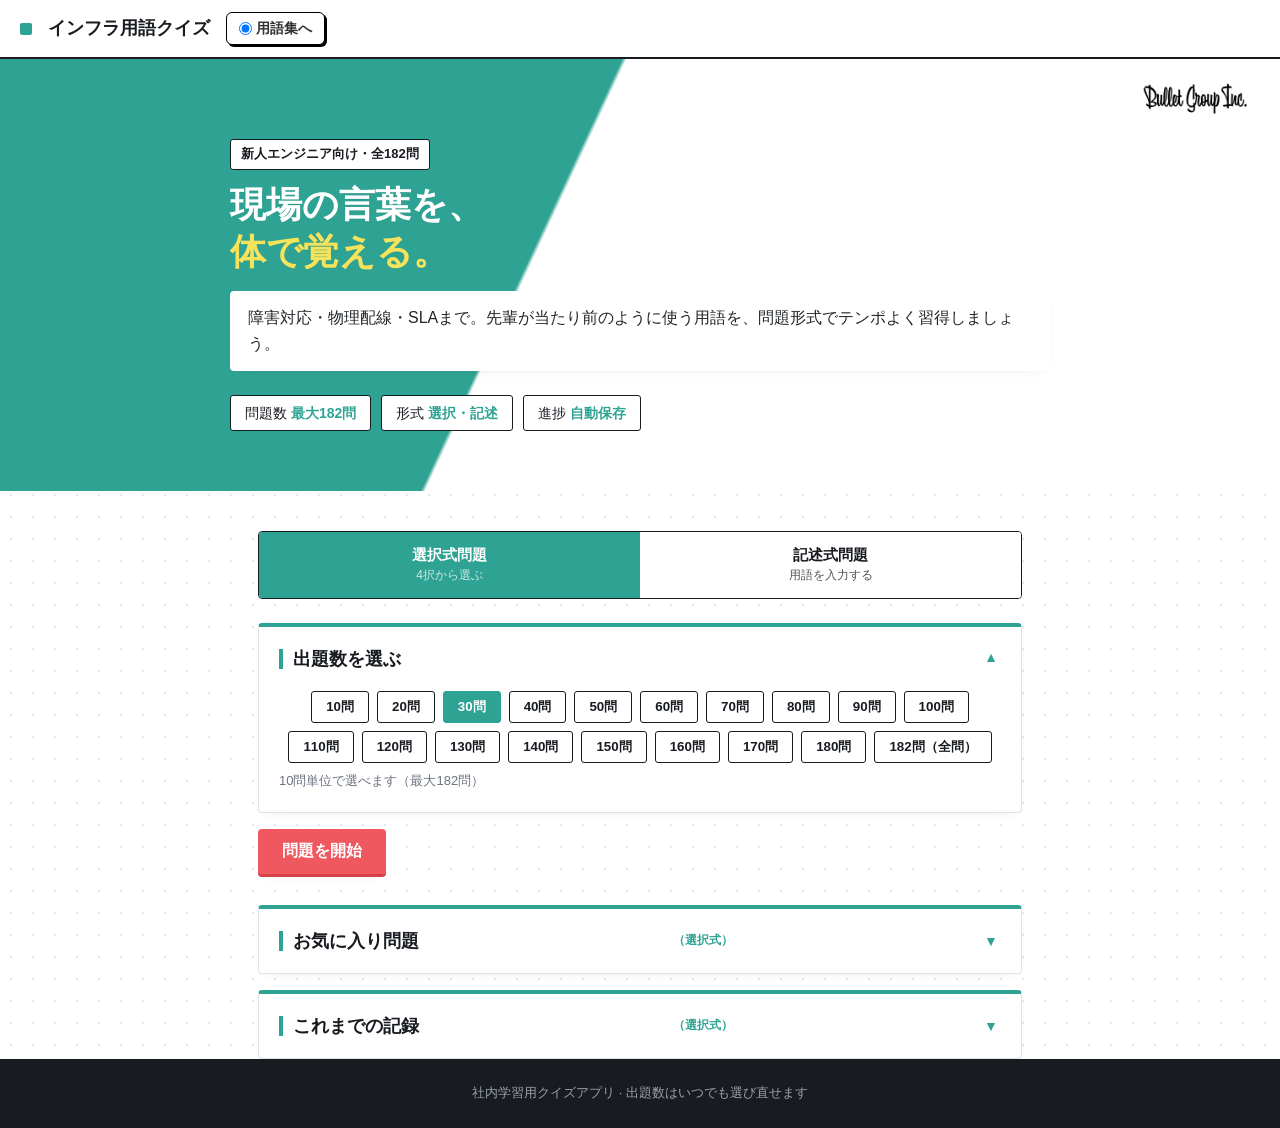
==== commit 8f61ec12: "記述式問題のホバリング変更" ====
--- a/index.html
+++ b/index.html
@@ -43,7 +43,7 @@
       <button type="button" class="mode-toggle-btn active" id="btnModeChoice" data-mode="choice">
         選択式問題<span class="mt-sub">4択から選ぶ</span>
       </button>
-      <button type="button" class="mode-toggle-btn" id="btnModeFill" data-mode="fill">
+      <button type="button" class="mode-toggle-btn-2" id="btnModeFill" data-mode="fill">
         記述式問題<span class="mt-sub">用語を入力する</span>
       </button>
     </div>
@@ -264,11 +264,11 @@
 <footer>社内学習用クイズアプリ &middot; 出題数はいつでも選び直せます</footer>
  
 <script>
-const ALL_QUESTIONS_P1 = [{"id": 1, "type": "term2meaning", "category": "障害・品質", "term": "瞬断（しゅんだん）", "meaning": "数ミリ秒〜数秒だけ、一瞬だけ通信が途切れて、すぐ自動復旧する現象。", "beginner": "人間は気づかないレベルの一瞬の途切れ。でもせっかちなサーバーやアプリがエラーを吐く原因になる。", "prompt": "瞬断（しゅんだん）", "choices": ["数ミリ秒〜数秒だけ、一瞬だけ通信が途切れて、すぐ自動復旧する現象。", "ルーター同士が情報を交換し、「こっちの道は混んでる」「こっちが近道だ」と自動でルートを計算する設定。", "スイッチのFDB（MACアドレステーブル）をクリアして、学習内容を初期化すること。", "システムログ。機器やサーバが出力する動作記録。障害解析の重要な手がかり。"], "answerIndex": 0, "hasUsage": false, "altAnswers": [], "optionDetails": [{"term": "瞬断（しゅんだん）", "meaning": "数ミリ秒〜数秒だけ、一瞬だけ通信が途切れて、すぐ自動復旧する現象。", "beginner": "人間は気づかないレベルの一瞬の途切れ。でもせっかちなサーバーやアプリがエラーを吐く原因になる。"}, {"term": "ダイナミックルーティング", "meaning": "ルーター同士が情報を交換し、「こっちの道は混んでる」「こっちが近道だ」と自動でルートを計算する設定。", "beginner": "渋滞情報をリアルタイムでキャッチして、自動で最適な回り道を案内してくれる「最新の賢いカーナビ」。"}, {"term": "Flush", "meaning": "スイッチのFDB（MACアドレステーブル）をクリアして、学習内容を初期化すること。", "beginner": "スイッチが保持しているMACアドレスの学習情報をすべて削除し、受信フレームをもとに接続先を再学習させる動作。"}, {"term": "syslog", "meaning": "システムログ。機器やサーバが出力する動作記録。障害解析の重要な手がかり。", "beginner": "機器の「日記」。いつ何が起きたかを記録している。障害時はまずこれを確認。"}]}, {"id": 2, "type": "meaning2term", "category": "障害・品質", "term": "パケロス", "meaning": "データ（パケット）の一部が途中で行方不明になり相手に届かないこと。", "beginner": "郵便で10通手紙を送ったのに1通だけ紛失した状態。ネットが重い、動画がカクつく原因。", "prompt": "データ（パケット）の一部が途中で行方不明になり相手に届かないこと。", "choices": ["EOS", "エスカレーション", "レイヤ", "パケロス"], "answerIndex": 3, "hasUsage": true, "altAnswers": [], "optionDetails": [{"term": "EOS", "meaning": "End of Salesの略。メーカーがその製品の販売を終了すること。買いたくてももう買えない。", "beginner": "「この型のテレビは生産終了で、もう在庫限りです」という状態。"}, {"term": "エスカレーション", "meaning": "自分の手に負えない障害が起きたとき、上の先輩や上司、専門チームに「助けてください！」と報告すること。", "beginner": "「これ以上は自分じゃ無理です！班長、お願いします！」と速やかにバトンを上に繋ぐ、超重要な危機管理行動。"}, {"term": "レイヤ", "meaning": "ネットワークの階層構造。OSI参照モデルで7層、TCP/IPモデルで4層に分かれる。", "beginner": "通信を「階層」に分けて整理したもの。L1が物理層、L7がアプリケーション層。"}, {"term": "パケロス", "meaning": "データ（パケット）の一部が途中で行方不明になり相手に届かないこと。", "beginner": "郵便で10通手紙を送ったのに1通だけ紛失した状態。ネットが重い、動画がカクつく原因。"}]}, {"id": 3, "type": "term2meaning", "category": "障害・品質", "term": "輻輳（ふくそう）", "meaning": "アクセスが集中しすぎて、回線や機器がパンク（大渋滞）している状態。", "beginner": "「あけおめLINE」や「人気ライブのチケット争奪戦」でネットが繋がらなくなる状態。", "prompt": "輻輳（ふくそう）", "choices": ["携帯電話の電波を送受信するアンテナ設備とその周辺機器一式。鉄塔やビル屋上にある。", "電気の流れる量。アンペア（A）で表す。", "アクセスが集中しすぎて、回線や機器がパンク（大渋滞）している状態。", "システムが「壊れることなく、いつでも使える状態を維持できている度合い」。"], "answerIndex": 2, "hasUsage": false, "altAnswers": [], "optionDetails": [{"term": "基地局", "meaning": "携帯電話の電波を送受信するアンテナ設備とその周辺機器一式。鉄塔やビル屋上にある。", "beginner": "スマホの電波をキャッチして繋いでくれる「携帯の中継所」。身近なインフラ設備。"}, {"term": "電流", "meaning": "電気の流れる量。アンペア（A）で表す。", "beginner": "通信機器を動作させるために電源から供給される電気の流れ。"}, {"term": "輻輳（ふくそう）", "meaning": "アクセスが集中しすぎて、回線や機器がパンク（大渋滞）している状態。", "beginner": "「あけおめLINE」や「人気ライブのチケット争奪戦」でネットが繋がらなくなる状態。"}, {"term": "可用性 / アベイラビリティ", "meaning": "システムが「壊れることなく、いつでも使える状態を維持できている度合い」。", "beginner": "「いつでも頼りになって、絶対にドタキャンしない度合い」。インフラエンジニアが最も追い求める指標。"}]}, {"id": 4, "type": "meaning2term", "category": "障害・品質", "term": "ジッタ", "meaning": "通信が届く時間の間隔が一定にならず、バラバラに揺らいで遅れて届くこと。", "beginner": "一定テンポのデータが不規則になること。Web会議で声がロボットみたいにガビガビになる原因。", "prompt": "通信が届く時間の間隔が一定にならず、バラバラに揺らいで遅れて届くこと。", "choices": ["ラッキング", "セル", "ダウンタイム", "ジッタ"], "answerIndex": 3, "hasUsage": true, "altAnswers": [], "optionDetails": [{"term": "ラッキング", "meaning": "19インチラックという専用の棚に、重いサーバーやルーターをネジで固定して設置する作業。", "beginner": "インフラエンジニアの基礎体力が試される、物理的な機器組み立て・設置労働。"}, {"term": "セル", "meaning": "基地局がカバーする電波のエリア（範囲）のこと。1つの基地局で複数セルを持つことも。", "beginner": "携帯の電波が届く「部屋」のようなもの。移動すると隣のセルにハンドオーバーする。"}, {"term": "ダウンタイム", "meaning": "障害などでシステムが「完全に停止していた時間」のこと。秒単位や分単位で計測される。", "beginner": "システムが気絶して倒れていた時間。これが長いほどSLA違反のペナルティが重くなる。"}, {"term": "ジッタ", "meaning": "通信が届く時間の間隔が一定にならず、バラバラに揺らいで遅れて届くこと。", "beginner": "一定テンポのデータが不規則になること。Web会議で声がロボットみたいにガビガビになる原因。"}]}, {"id": 5, "type": "term2meaning", "category": "障害・品質", "term": "ディレイ / レイテンシ", "meaning": "データが送信されてから相手に届くまでの「遅延時間」のこと。", "beginner": "データの「往復にかかる時間」。これが短いほどサクサク動く。", "prompt": "ディレイ / レイテンシ", "choices": ["データが送信されてから相手に届くまでの「遅延時間」のこと。", "エンドユーザーの端末（PC等）を接続するためのスイッチのポート。", "ベストエフォートの真逆。高額な代わりに「あなた専用の車線を絶対にキープします」という企業向け契約。", "ネットワークの階層構造。OSI参照モデルで7層、TCP/IPモデルで4層に分かれる。"], "answerIndex": 0, "hasUsage": false, "altAnswers": [], "optionDetails": [{"term": "ディレイ / レイテンシ", "meaning": "データが送信されてから相手に届くまでの「遅延時間」のこと。", "beginner": "データの「往復にかかる時間」。これが短いほどサクサク動く。"}, {"term": "アクセスポート", "meaning": "エンドユーザーの端末（PC等）を接続するためのスイッチのポート。", "beginner": "社員のパソコンを繋ぐ「一般用の差込口」。VLANが設定されていることが多い。"}, {"term": "帯域保証（たいいきほしょう）", "meaning": "ベストエフォートの真逆。高額な代わりに「あなた専用の車線を絶対にキープします」という企業向け契約。", "beginner": "他の車がどんなに大渋滞していても、自分だけが走れる「完全専用の高速レーン」を買い取る贅沢。"}, {"term": "レイヤ", "meaning": "ネットワークの階層構造。OSI参照モデルで7層、TCP/IPモデルで4層に分かれる。", "beginner": "通信を「階層」に分けて整理したもの。L1が物理層、L7がアプリケーション層。"}]}, {"id": 6, "type": "meaning2term", "category": "障害・品質", "term": "サイレント障害", "meaning": "監視ツール上はエラーが出ていないのに、なぜかユーザー側でサービスが使えない恐怖の障害。", "beginner": "「健康診断はオールA（正常）なのに、本人は体調不良で倒れている」ような状態。気付きにくく厄介。", "prompt": "監視ツール上はエラーが出ていないのに、なぜかユーザー側でサービスが使えない恐怖の障害。", "choices": ["疑似リンクダウン", "サイレント障害", "ステージング環境", "ワークアラウンド"], "answerIndex": 1, "hasUsage": true, "altAnswers": [], "optionDetails": [{"term": "疑似リンクダウン", "meaning": "障害検知時に、上位や対向機器に障害を伝えるため意図的にリンクを落とす機能。", "beginner": "装置A-装置Bが接続された状態で、例えば装置Aで障害を検知した際に装置Bへ障害を通知するため意図的にリンクダウンを発生させる機能。正常にLINDOWNができない状態でも疑似リンクダウンを発生する機能を持つ装置もある。"}, {"term": "サイレント障害", "meaning": "監視ツール上はエラーが出ていないのに、なぜかユーザー側でサービスが使えない恐怖の障害。", "beginner": "「健康診断はオールA（正常）なのに、本人は体調不良で倒れている」ような状態。気付きにくく厄介。"}, {"term": "ステージング環境", "meaning": "本番と全く同じ構成で作られた、最終テスト用の検証環境。", "beginner": "「本番の舞台（本番環境）」で大失敗しないために、裏に作られた「原寸大の超リアルな練習舞台」。"}, {"term": "ワークアラウンド", "meaning": "根本解決ではないが、とりあえずシステムを動かし続けるための「暫定対処（応急処置）」。", "beginner": "配管から水漏れしたとき、元栓を直すのではなく、とりあえず「テープをグルグル巻きにして凌ぐ」技。"}]}, {"id": 7, "type": "term2meaning", "category": "障害・品質", "term": "片通（かたづう）", "meaning": "行き（リクエスト）は繋がるが、帰り（レスポンス）の通信が戻ってこない現象。", "beginner": "「声は聞こえるのに、こちらの声が相手に届かない」状態。ファイアウォールの設定ミスで多発。", "prompt": "片通（かたづう）", "choices": ["Signal Detectの略。受信側で有効な光信号を検出している状態を示す。リンクアップの判断材料として使用される。相手の信号は見えている状態。", "Domain Name Systemの略。ドメイン名（google.com等）をIPアドレスに変換する仕組み。", "システムが1年のうち、どれだけ「正常に動き続けていたか」の割合。99.99%（フォーナイン）等と表す。", "行き（リクエスト）は繋がるが、帰り（レスポンス）の通信が戻ってこない現象。"], "answerIndex": 3, "hasUsage": false, "altAnswers": [], "optionDetails": [{"term": "SD", "meaning": "Signal Detectの略。受信側で有効な光信号を検出している状態を示す。リンクアップの判断材料として使用される。相手の信号は見えている状態。", "beginner": "対向装置からの光信号を正常に受信できていることを示すステータス。"}, {"term": "DNS", "meaning": "Domain Name Systemの略。ドメイン名（google.com等）をIPアドレスに変換する仕組み。", "beginner": "「〇〇さんの家どこ？」と聞くと住所を教えてくれる電話帳サービス。これが止まるとネットが使えなくなる。"}, {"term": "稼働率（かどうりつ）", "meaning": "システムが1年のうち、どれだけ「正常に動き続けていたか」の割合。99.99%（フォーナイン）等と表す。", "beginner": "1年間のうち、病気で寝込まずに元気に学校（仕事）に行けた日数の割合のようなもの。"}, {"term": "片通（かたづう）", "meaning": "行き（リクエスト）は繋がるが、帰り（レスポンス）の通信が戻ってこない現象。", "beginner": "「声は聞こえるのに、こちらの声が相手に届かない」状態。ファイアウォールの設定ミスで多発。"}]}, {"id": 8, "type": "meaning2term", "category": "障害・品質", "term": "ループ", "meaning": "ネットワーク内でデータが無限にぐるぐる回り続け、帯域を食いつぶしてパンクさせる事故。", "beginner": "行き止まりのない円形交差点で車が無限に増え続け、街全体が渋滞で動かなくなる状態。", "prompt": "ネットワーク内でデータが無限にぐるぐる回り続け、帯域を食いつぶしてパンクさせる事故。", "choices": ["ループ", "ダウンリンク", "Revertive Time", "帯域保証（たいいきほしょう）"], "answerIndex": 0, "hasUsage": true, "altAnswers": [], "optionDetails": [{"term": "ループ", "meaning": "ネットワーク内でデータが無限にぐるぐる回り続け、帯域を食いつぶしてパンクさせる事故。", "beginner": "行き止まりのない円形交差点で車が無限に増え続け、街全体が渋滞で動かなくなる状態。"}, {"term": "ダウンリンク", "meaning": "ネットワークにおいて、下位（エンドユーザー側）へ向かう方向の通信。", "beginner": "本流から支流へ、東京から地方へ向かう「下り」の通信方向。"}, {"term": "Revertive Time", "meaning": "障害復旧後、元の系統（Active）に自動で戻るまでの待機時間。", "beginner": "通信が予備回線へ切り替わった後、主回線の復旧を検知しても即座には戻さず、『本当に安定したか』を確認してから主回線へ戻す仕組み。早すぎると不安定になる。"}, {"term": "帯域保証（たいいきほしょう）", "meaning": "ベストエフォートの真逆。高額な代わりに「あなた専用の車線を絶対にキープします」という企業向け契約。", "beginner": "他の車がどんなに大渋滞していても、自分だけが走れる「完全専用の高速レーン」を買い取る贅沢。"}]}, {"id": 9, "type": "term2meaning", "category": "障害・品質", "term": "ブロードキャストストーム", "meaning": "ループなどが原因で、嵐（ストーム）のようにデータが溢れかえりネットワーク全体が停止すること。", "beginner": "全員が同時に大声で叫びすぎて、誰も他人の話を聞き取れなくなる大混乱状態。", "prompt": "ブロードキャストストーム", "choices": ["平均故障間隔。システムが「一度直ってから、次に壊れるまでどれくらい長持ちしたか」の平均値。", "データが送信されてから相手に届くまでの「遅延時間」のこと。", "ループなどが原因で、嵐（ストーム）のようにデータが溢れかえりネットワーク全体が停止すること。", "機器やシステムを新しいものに入れ替える作業。または通信経路を別のルートに変えること。"], "answerIndex": 2, "hasUsage": false, "altAnswers": [], "optionDetails": [{"term": "MTBF", "meaning": "平均故障間隔。システムが「一度直ってから、次に壊れるまでどれくらい長持ちしたか」の平均値。", "beginner": "「一度風邪が治ってから、次の風邪をひくまでに健康でいられた期間」。長いほど健康で頑丈なシステム。"}, {"term": "ディレイ / レイテンシ", "meaning": "データが送信されてから相手に届くまでの「遅延時間」のこと。", "beginner": "データの「往復にかかる時間」。これが短いほどサクサク動く。"}, {"term": "ブロードキャストストーム", "meaning": "ループなどが原因で、嵐（ストーム）のようにデータが溢れかえりネットワーク全体が停止すること。", "beginner": "全員が同時に大声で叫びすぎて、誰も他人の話を聞き取れなくなる大混乱状態。"}, {"term": "切り替え", "meaning": "機器やシステムを新しいものに入れ替える作業。または通信経路を別のルートに変えること。", "beginner": "古いエアコンを新品に交換したり、渋滞を避けて別の道を通るような作業。"}]}, {"id": 10, "type": "meaning2term", "category": "障害・品質", "term": "死活監視（しかつかんし）", "meaning": "対象のサーバーやネットワーク機器が「生きてるか死んでるか」を24時間体制で見守ること。", "beginner": "定期的に「生きてる？」と声をかけ（Ping送信）、返事があるか確認する基本の看病。", "prompt": "対象のサーバーやネットワーク機器が「生きてるか死んでるか」を24時間体制で見守ること。", "choices": ["diff", "死活監視（しかつかんし）", "電流", "アクスタ（Active-Standby）"], "answerIndex": 1, "hasUsage": true, "altAnswers": [], "optionDetails": [{"term": "diff", "meaning": "difference（差分）の略。設定ファイルなどの変更前後の違いを比較・表示すること。", "beginner": "「どこが変わった？」を一発で見つける差分チェック。設定ミス防止の必須作業。"}, {"term": "死活監視（しかつかんし）", "meaning": "対象のサーバーやネットワーク機器が「生きてるか死んでるか」を24時間体制で見守ること。", "beginner": "定期的に「生きてる？」と声をかけ（Ping送信）、返事があるか確認する基本の看病。"}, {"term": "電流", "meaning": "電気の流れる量。アンペア（A）で表す。", "beginner": "通信機器を動作させるために電源から供給される電気の流れ。"}, {"term": "アクスタ（Active-Standby）", "meaning": "1台が本番用（Active）として働き、もう1台はもしもの時のために待機（Standby）している構成。", "beginner": "主役がステージで踊り、舞台袖で完璧に準備したバックアップ（補欠）がいつでも出番を待っている状態。"}]}, {"id": 11, "type": "term2meaning", "category": "障害・品質", "term": "パケ詰まり", "meaning": "電波は満本（アンテナ最大）立っているのに、データが全く流れてこない状態。", "beginner": "道路はピカピカなのに、先の料金所が詰まっていて車が1ミリも進まない状態。", "prompt": "パケ詰まり", "choices": ["電波は満本（アンテナ最大）立っているのに、データが全く流れてこない状態。", "実際にデータの送受信を行うインターフェースカード（基板）。ポートが並んでいる部分。", "システムが正常に使えなくなっている（またはその原因となる）困った事態・イベント。", "システムが1年のうち、どれだけ「正常に動き続けていたか」の割合。99.99%（フォーナイン）等と表す。"], "answerIndex": 0, "hasUsage": false, "altAnswers": [], "optionDetails": [{"term": "パケ詰まり", "meaning": "電波は満本（アンテナ最大）立っているのに、データが全く流れてこない状態。", "beginner": "道路はピカピカなのに、先の料金所が詰まっていて車が1ミリも進まない状態。"}, {"term": "ラインカード（Linecard）", "meaning": "実際にデータの送受信を行うインターフェースカード（基板）。ポートが並んでいる部分。", "beginner": "機器の「手足」。LANケーブルや光ファイバを挿すポートがズラッと並んでいるカード。"}, {"term": "インシデント", "meaning": "システムが正常に使えなくなっている（またはその原因となる）困った事態・イベント。", "beginner": "「事故の一歩手前」や「実際に起きているトラブル」。これを解決することが運用保守の仕事。"}, {"term": "稼働率（かどうりつ）", "meaning": "システムが1年のうち、どれだけ「正常に動き続けていたか」の割合。99.99%（フォーナイン）等と表す。", "beginner": "1年間のうち、病気で寝込まずに元気に学校（仕事）に行けた日数の割合のようなもの。"}]}, {"id": 12, "type": "meaning2term", "category": "障害・品質", "term": "バースト", "meaning": "突発的に通信量（トラフィック）が跳ね上がること。", "beginner": "「アクセスが急激に集中して、さっき一瞬回線がバーストしました」のように使う。", "prompt": "突発的に通信量（トラフィック）が跳ね上がること。", "choices": ["EOS", "バースト", "ホットスタンバイ", "Cat5e"], "answerIndex": 1, "hasUsage": true, "altAnswers": [], "optionDetails": [{"term": "EOS", "meaning": "End of Salesの略。メーカーがその製品の販売を終了すること。買いたくてももう買えない。", "beginner": "「この型のテレビは生産終了で、もう在庫限りです」という状態。"}, {"term": "バースト", "meaning": "突発的に通信量（トラフィック）が跳ね上がること。", "beginner": "「アクセスが急激に集中して、さっき一瞬回線がバーストしました」のように使う。"}, {"term": "ホットスタンバイ", "meaning": "予備機の電源を入れた状態で待機させる構成。すぐ切り替えられるが電気代がかかる。", "beginner": "控え選手がウォーミングアップ済みで待機。即座に交代できるが、その分コストがかかる。"}, {"term": "Cat5e", "meaning": "Ethernet通信用のLANケーブル規格の一つ。1Gbps通信に対応。", "beginner": "スイッチとPCやルーターを接続するための標準的なLANケーブル。"}]}, {"id": 13, "type": "term2meaning", "category": "障害・品質", "term": "フラッピング", "meaning": "ポートが、高速で「UP（接続）」と「DOWN（切断）」をガチガチと繰り返す異常状態。", "beginner": "LANケーブルの接触不良などで、一秒間に何度も抜き差しされているようなパニック状態。", "prompt": "フラッピング", "choices": ["製品やサービスがメーカーから顧客に届くまでの取引経路・流通ルートのこと。誰が誰に売るかの関係性。", "通信の始まりから終わりまでの「一連の会話の繋がり・状態」のこと。", "ポートが、高速で「UP（接続）」と「DOWN（切断）」をガチガチと繰り返す異常状態。", "TX（Transmit）　通信機器や光モジュールがデータや光信号を送信する側（送信系統）。"], "answerIndex": 2, "hasUsage": false, "altAnswers": [], "optionDetails": [{"term": "商流", "meaning": "製品やサービスがメーカーから顧客に届くまでの取引経路・流通ルートのこと。誰が誰に売るかの関係性。", "beginner": "「A社→代理店B社→顧客C社」のような、お金やサービスが流れる「商売の流れ・ルート」。契約や請求の窓口がどこになるかを示す。"}, {"term": "セッション", "meaning": "通信の始まりから終わりまでの「一連の会話の繋がり・状態」のこと。", "beginner": "電話をかけてから、お互い「もしもし」「バイバイ」で受話器を置くまでの「通話状態（つながり）」。"}, {"term": "フラッピング", "meaning": "ポートが、高速で「UP（接続）」と「DOWN（切断）」をガチガチと繰り返す異常状態。", "beginner": "LANケーブルの接触不良などで、一秒間に何度も抜き差しされているようなパニック状態。"}, {"term": "TX", "meaning": "TX（Transmit）　通信機器や光モジュールがデータや光信号を送信する側（送信系統）。", "beginner": "スイッチやルーターが対向装置へデータを送り出す出口。光通信では送信用の光を出力するポート\n[Switch A] TX ──────> RX [Switch B]\n[Switch A] RX <────── TX [Switch B]"}]}, {"id": 14, "type": "meaning2term", "category": "障害・品質", "term": "パケ代 / 通信費枯渇", "meaning": "検証環境などで従量課金やデータ転送の設定をミスり、クラウドの請求が爆発すること。", "beginner": "インフラの検証で動画データをループさせ、数日で数十万円の請求が来て青ざめるアレ。", "prompt": "検証環境などで従量課金やデータ転送の設定をミスり、クラウドの請求が爆発すること。", "choices": ["TX", "コロケーション", "パケ代 / 通信費枯渇", "syslog"], "answerIndex": 2, "hasUsage": true, "altAnswers": [], "optionDetails": [{"term": "TX", "meaning": "TX（Transmit）　通信機器や光モジュールがデータや光信号を送信する側（送信系統）。", "beginner": "スイッチやルーターが対向装置へデータを送り出す出口。光通信では送信用の光を出力するポート\n[Switch A] TX ──────> RX [Switch B]\n[Switch A] RX <────── TX [Switch B]"}, {"term": "コロケーション", "meaning": "データセンターや局舎のスペースを借りて、自社の通信機器を置かせてもらうこと。", "beginner": "シェアハウスの1部屋を借りて、自分の特等席（ラック）を作らせてもらうイメージ。"}, {"term": "パケ代 / 通信費枯渇", "meaning": "検証環境などで従量課金やデータ転送の設定をミスり、クラウドの請求が爆発すること。", "beginner": "インフラの検証で動画データをループさせ、数日で数十万円の請求が来て青ざめるアレ。"}, {"term": "syslog", "meaning": "システムログ。機器やサーバが出力する動作記録。障害解析の重要な手がかり。", "beginner": "機器の「日記」。いつ何が起きたかを記録している。障害時はまずこれを確認。"}]}, {"id": 15, "type": "term2meaning", "category": "物理・配線", "term": "局舎（きょくしゃ）", "meaning": "キャリア（NTT等）の通信機器や光ファイバがギッシリ詰まった専用の建物。", "beginner": "街中にある「データの超大型乗り換え駅・コントロールセンター」。", "prompt": "局舎（きょくしゃ）", "choices": ["インターネット上の事業者が提供するサーバやサービスを利用する形態。AWS、Azure等。", "キャリア（NTT等）の通信機器や光ファイバがギッシリ詰まった専用の建物。", "最寄りの基地局・局舎から、ユーザーの自宅（終端）までの最後の区間のこと。", "事故を起こした際、お客様向けに「原因、影響範囲、今後の対策」をまとめて提出する、最も胃が痛い書類。"], "answerIndex": 1, "hasUsage": false, "altAnswers": [], "optionDetails": [{"term": "クラウド", "meaning": "インターネット上の事業者が提供するサーバやサービスを利用する形態。AWS、Azure等。", "beginner": "他人の家（データセンター）にサーバを借りる方式。手軽だが、利用料がかかる。"}, {"term": "局舎（きょくしゃ）", "meaning": "キャリア（NTT等）の通信機器や光ファイバがギッシリ詰まった専用の建物。", "beginner": "街中にある「データの超大型乗り換え駅・コントロールセンター」。"}, {"term": "ラストワンマイル", "meaning": "最寄りの基地局・局舎から、ユーザーの自宅（終端）までの最後の区間のこと。", "beginner": "宅配便でいう「配送センターから、あなたのお家の玄関までの最後の配達路」。ここが一番コストがかかる。"}, {"term": "障害報告書（障報）", "meaning": "事故を起こした際、お客様向けに「原因、影響範囲、今後の対策」をまとめて提出する、最も胃が痛い書類。", "beginner": "「なぜ事故を起こしたか、どうやって反省し、どう再発防止するか」を論理的に説明する始末書・報告書。"}]}, {"id": 16, "type": "meaning2term", "category": "物理・配線", "term": "ダークファイバ", "meaning": "すでに地面や電柱に敷設されている光ファイバのうち、まだ使われておらず光が通っていない予備回線。", "beginner": "いつでも通れるように作ってある「開通前の誰も走っていない高速道路」。", "prompt": "すでに地面や電柱に敷設されている光ファイバのうち、まだ使われておらず光が通っていない予備回線。", "choices": ["SLO", "リトライ", "RCA", "ダークファイバ"], "answerIndex": 3, "hasUsage": true, "altAnswers": [], "optionDetails": [{"term": "SLO", "meaning": "サービス品質「目標」。SLA（約束）の一歩手前で、「社内的にこのレベルを目指そうぜ」と掲げる努力目標。", "beginner": "「本当は毎日7時起き（SLO）を目指してるけど、親との約束（SLA）は遅くとも8時起き」という社内目標。"}, {"term": "リトライ", "meaning": "通信やコマンドが失敗した際に、自動または手動で再度試行すること。", "beginner": "電話が繋がらなかった時に「もう一回かけ直す」こと。システムが自動でやってくれることも多い。"}, {"term": "RCA", "meaning": "根本原因分析。表面的なエラーだけでなく「なぜそのミスが起きたか、体制や手順に問題はないか」まで深掘りすること。", "beginner": "「コケた原因は石があったから」で終わらせず、「なぜそこに石があるのを見落としたか」を突き詰めること。"}, {"term": "ダークファイバ", "meaning": "すでに地面や電柱に敷設されている光ファイバのうち、まだ使われておらず光が通っていない予備回線。", "beginner": "いつでも通れるように作ってある「開通前の誰も走っていない高速道路」。"}]}, {"id": 17, "type": "term2meaning", "category": "物理・配線", "term": "ライトファイバ（点灯）", "meaning": "ダークファイバに対して、実際にレーザー光を通して通信が利用可能になっている回線。", "beginner": "「車が走り出し、開通した道路」。回線が開通することを「点灯した」と言う。", "prompt": "ライトファイバ（点灯）", "choices": ["携帯電話の電波を送受信するアンテナ設備とその周辺機器一式。鉄塔やビル屋上にある。", "オンプレミス（On-Premises）の略。自社でサーバやネットワーク機器を保有・運用する形態。", "冗長構成の一方の系統が故障・停止し、残る1系統のみでサービスを継続している警戒状態。残存系統に障害が発生するとサービス停止に直結する。", "ダークファイバに対して、実際にレーザー光を通して通信が利用可能になっている回線。"], "answerIndex": 3, "hasUsage": false, "altAnswers": [], "optionDetails": [{"term": "基地局", "meaning": "携帯電話の電波を送受信するアンテナ設備とその周辺機器一式。鉄塔やビル屋上にある。", "beginner": "スマホの電波をキャッチして繋いでくれる「携帯の中継所」。身近なインフラ設備。"}, {"term": "オンプレ", "meaning": "オンプレミス（On-Premises）の略。自社でサーバやネットワーク機器を保有・運用する形態。", "beginner": "自分の家（自社）にサーバを置く方式。クラウドの反対。管理は大変だが自由度が高い。"}, {"term": "ハザーダス状態", "meaning": "冗長構成の一方の系統が故障・停止し、残る1系統のみでサービスを継続している警戒状態。残存系統に障害が発生するとサービス停止に直結する。", "beginner": "主系または従系が故障しており、シングル状態で通信を継続している状態。現在は正常に通信できているが、残る系統が故障すると即サービス断となる。"}, {"term": "ライトファイバ（点灯）", "meaning": "ダークファイバに対して、実際にレーザー光を通して通信が利用可能になっている回線。", "beginner": "「車が走り出し、開通した道路」。回線が開通することを「点灯した」と言う。"}]}, {"id": 18, "type": "meaning2term", "category": "物理・配線", "term": "コロケーション", "meaning": "データセンターや局舎のスペースを借りて、自社の通信機器を置かせてもらうこと。", "beginner": "シェアハウスの1部屋を借りて、自分の特等席（ラック）を作らせてもらうイメージ。", "prompt": "データセンターや局舎のスペースを借りて、自社の通信機器を置かせてもらうこと。", "choices": ["msec", "リンクダウン", "コロケーション", "インシデント"], "answerIndex": 2, "hasUsage": true, "altAnswers": [], "optionDetails": [{"term": "msec", "meaning": "ミリ秒（millisecond）の略。1秒の1000分の1。通信の遅延や応答時間を測る単位。", "beginner": "「レイテンシ5msec」のように使う。人間には感じられないが、システムには大きな差。"}, {"term": "リンクダウン", "meaning": "ネットワーク機器のポートが物理的または論理的に切断され、通信不能になった状態。", "beginner": "LANケーブルが抜けた、または相手の機器が落ちた状態。ランプが消えて通信断。"}, {"term": "コロケーション", "meaning": "データセンターや局舎のスペースを借りて、自社の通信機器を置かせてもらうこと。", "beginner": "シェアハウスの1部屋を借りて、自分の特等席（ラック）を作らせてもらうイメージ。"}, {"term": "インシデント", "meaning": "システムが正常に使えなくなっている（またはその原因となる）困った事態・イベント。", "beginner": "「事故の一歩手前」や「実際に起きているトラブル」。これを解決することが運用保守の仕事。"}]}, {"id": 19, "type": "term2meaning", "category": "物理・配線", "term": "生ファイバ（なま）", "meaning": "回線業者の装置を通さず、純粋に光ファイバの芯線だけをダイレクトに直借りする贅沢な構成。", "beginner": "他人の車（業者装置）に乗るのではなく、自分専用の完全プライベート道路を借り切るイメージ。", "prompt": "生ファイバ（なま）", "choices": ["システムが「壊れることなく、いつでも使える状態を維持できている度合い」。", "サービス品質「目標」。SLA（約束）の一歩手前で、「社内的にこのレベルを目指そうぜ」と掲げる努力目標。", "Centralized RANの略。基地局の機能を集約して、中央のデータセンターに置く構成。", "回線業者の装置を通さず、純粋に光ファイバの芯線だけをダイレクトに直借りする贅沢な構成。"], "answerIndex": 3, "hasUsage": false, "altAnswers": [], "optionDetails": [{"term": "可用性 / アベイラビリティ", "meaning": "システムが「壊れることなく、いつでも使える状態を維持できている度合い」。", "beginner": "「いつでも頼りになって、絶対にドタキャンしない度合い」。インフラエンジニアが最も追い求める指標。"}, {"term": "SLO", "meaning": "サービス品質「目標」。SLA（約束）の一歩手前で、「社内的にこのレベルを目指そうぜ」と掲げる努力目標。", "beginner": "「本当は毎日7時起き（SLO）を目指してるけど、親との約束（SLA）は遅くとも8時起き」という社内目標。"}, {"term": "C-RAN", "meaning": "Centralized RANの略。基地局の機能を集約して、中央のデータセンターに置く構成。", "beginner": "各地の基地局の頭脳を、1ヶ所の司令部に集めて効率化する携帯ネットワークの構成。"}, {"term": "生ファイバ（なま）", "meaning": "回線業者の装置を通さず、純粋に光ファイバの芯線だけをダイレクトに直借りする贅沢な構成。", "beginner": "他人の車（業者装置）に乗るのではなく、自分専用の完全プライベート道路を借り切るイメージ。"}]}, {"id": 20, "type": "meaning2term", "category": "物理・配線", "term": "現調（げんちょう）", "meaning": "現地調査の略。データセンターや顧客の現場に直接行って、物理的な環境を確認すること。", "beginner": "「図面だけじゃ分からないから、メジャーを持って直接部屋のサイズや電源を見に行こう」という現場主義。", "prompt": "現地調査の略。データセンターや顧客の現場に直接行って、物理的な環境を確認すること。", "choices": ["現調（げんちょう）", "リカバリ", "ボトルネック", "inband ping"], "answerIndex": 0, "hasUsage": true, "altAnswers": [], "optionDetails": [{"term": "現調（げんちょう）", "meaning": "現地調査の略。データセンターや顧客の現場に直接行って、物理的な環境を確認すること。", "beginner": "「図面だけじゃ分からないから、メジャーを持って直接部屋のサイズや電源を見に行こう」という現場主義。"}, {"term": "リカバリ", "meaning": "障害やデータ損失から、バックアップ等を使ってシステムを復旧させること。", "beginner": "事故で壊れた車を修理工場で直すように、システムを元の状態に戻す作業。"}, {"term": "ボトルネック", "meaning": "ネットワーク全体の性能を\"一番低い部分が決めてしまう現象\"", "beginner": "ここが遅いせいで、他がどれだけ速くても全体が遅くなる場所。アプリの処理能力が遅かったり、細い帯域があることが原因になりえる。"}, {"term": "inband ping", "meaning": "機器の管理用ネットワーク（インバンド）経由で、対象機器に向けてPingを打つ疎通確認。", "beginner": "本線（データが流れる道）を使って「生きてる？」と確認する方法。"}]}, {"id": 21, "type": "term2meaning", "category": "物理・配線", "term": "ラッキング", "meaning": "19インチラックという専用の棚に、重いサーバーやルーターをネジで固定して設置する作業。", "beginner": "インフラエンジニアの基礎体力が試される、物理的な機器組み立て・設置労働。", "prompt": "ラッキング", "choices": ["19インチラックという専用の棚に、重いサーバーやルーターをネジで固定して設置する作業。", "夜間作業などのメンテナンスで、新しい設定や切替に失敗した際、「元の正常な状態に戻す」作業。", "主系・予備系の両方が正常に動作している状態。", "回線業者の装置を通さず、純粋に光ファイバの芯線だけをダイレクトに直借りする贅沢な構成。"], "answerIndex": 0, "hasUsage": false, "altAnswers": [], "optionDetails": [{"term": "ラッキング", "meaning": "19インチラックという専用の棚に、重いサーバーやルーターをネジで固定して設置する作業。", "beginner": "インフラエンジニアの基礎体力が試される、物理的な機器組み立て・設置労働。"}, {"term": "切り戻し（きりもどし）", "meaning": "夜間作業などのメンテナンスで、新しい設定や切替に失敗した際、「元の正常な状態に戻す」作業。", "beginner": "「ダメだ、新システムが繋がらない！タイムリミット（朝5時）までに元の状態に戻すぞ！」という冷や汗ものの作業。"}, {"term": "両系運用", "meaning": "主系・予備系の両方が正常に動作している状態。", "beginner": "冗長構成の2系統が正常稼働し、障害発生時も切替可能な状態。"}, {"term": "生ファイバ（なま）", "meaning": "回線業者の装置を通さず、純粋に光ファイバの芯線だけをダイレクトに直借りする贅沢な構成。", "beginner": "他人の車（業者装置）に乗るのではなく、自分専用の完全プライベート道路を借り切るイメージ。"}]}, {"id": 22, "type": "meaning2term", "category": "物理・配線", "term": "線密（せんみつ）/ 配線整理", "meaning": "ラックの裏側のLANケーブルや光ケーブルがスパゲティ状態にならないよう、綺麗に束ねて整理すること。", "beginner": "見た目が美しいラックはトラブルが起きない。几帳面さが試される芸術的作業。", "prompt": "ラックの裏側のLANケーブルや光ケーブルがスパゲティ状態にならないよう、綺麗に束ねて整理すること。", "choices": ["両系運用", "線密（せんみつ）/ 配線整理", "電流", "ベストエフォート"], "answerIndex": 1, "hasUsage": true, "altAnswers": [], "optionDetails": [{"term": "両系運用", "meaning": "主系・予備系の両方が正常に動作している状態。", "beginner": "冗長構成の2系統が正常稼働し、障害発生時も切替可能な状態。"}, {"term": "線密（せんみつ）/ 配線整理", "meaning": "ラックの裏側のLANケーブルや光ケーブルがスパゲティ状態にならないよう、綺麗に束ねて整理すること。", "beginner": "見た目が美しいラックはトラブルが起きない。几帳面さが試される芸術的作業。"}, {"term": "電流", "meaning": "電気の流れる量。アンペア（A）で表す。", "beginner": "通信機器を動作させるために電源から供給される電気の流れ。"}, {"term": "ベストエフォート", "meaning": "「最大限の努力はするけど、品質の保証はしないよ」という提供方式。一般的な家庭用ネット回線。", "beginner": "「渋滞がなければ30分で着くように頑張るけど、混んでたら遅れるから怒らないでね」というスタンス。"}]}, {"id": 23, "type": "term2meaning", "category": "物理・配線", "term": "ホットスワップ", "meaning": "電源を入れたまま（システムを稼働させたまま）パーツやハードディスクを安全に抜き差しすること。", "beginner": "走っている車のタイヤを、車を止めずにその場で新品に交換するようなハイテク技術。", "prompt": "ホットスワップ", "choices": ["電源を入れたまま（システムを稼働させたまま）パーツやハードディスクを安全に抜き差しすること。", "スイッチやルーター内部の熱を排出し、機器を適切な温度で動作させるための冷却装置。", "事故を起こした際、お客様向けに「原因、影響範囲、今後の対策」をまとめて提出する、最も胃が痛い書類。", "他の機器と連携せず、単独で動作している状態。または単体で完結する機器構成。"], "answerIndex": 0, "hasUsage": false, "altAnswers": [], "optionDetails": [{"term": "ホットスワップ", "meaning": "電源を入れたまま（システムを稼働させたまま）パーツやハードディスクを安全に抜き差しすること。", "beginner": "走っている車のタイヤを、車を止めずにその場で新品に交換するようなハイテク技術。"}, {"term": "FAN", "meaning": "スイッチやルーター内部の熱を排出し、機器を適切な温度で動作させるための冷却装置。", "beginner": "高負荷で稼働するスイッチの熱を逃がし、装置がオーバーヒートしないようにするための冷却機構。"}, {"term": "障害報告書（障報）", "meaning": "事故を起こした際、お客様向けに「原因、影響範囲、今後の対策」をまとめて提出する、最も胃が痛い書類。", "beginner": "「なぜ事故を起こしたか、どうやって反省し、どう再発防止するか」を論理的に説明する始末書・報告書。"}, {"term": "スタンドアローン", "meaning": "他の機器と連携せず、単独で動作している状態。または単体で完結する機器構成。", "beginner": "チームを組まず「一匹狼」で動いている状態。冗長化されていないことも多い。"}]}, {"id": 24, "type": "meaning2term", "category": "物理・配線", "term": "メディアコンバータ", "meaning": "光信号（光ファイバ）と電気信号（LANケーブル）を互いに変換する、手のひらサイズの四角い箱。", "beginner": "外国語を翻訳する「通訳器」。現場では『メディコン』と略される。", "prompt": "光信号（光ファイバ）と電気信号（LANケーブル）を互いに変換する、手のひらサイズの四角い箱。", "choices": ["電圧", "メディアコンバータ", "冗長化（じょうちょうか）", "コールドスタート"], "answerIndex": 1, "hasUsage": true, "altAnswers": [], "optionDetails": [{"term": "電圧", "meaning": "電気を流そうとする力。ボルト（V）で表す。", "beginner": "通信機器へ電流を送り出すための電気的な圧力。"}, {"term": "メディアコンバータ", "meaning": "光信号（光ファイバ）と電気信号（LANケーブル）を互いに変換する、手のひらサイズの四角い箱。", "beginner": "外国語を翻訳する「通訳器」。現場では『メディコン』と略される。"}, {"term": "冗長化（じょうちょうか）", "meaning": "壊れたときのために、機器や回線をあらかじめ2系統以上用意しておくこと。", "beginner": "「メインの道が崖崩れになってもいいように、あらかじめ回り道（迂回路）をセットで作っておく」思想。"}, {"term": "コールドスタート", "meaning": "電源を完全に落とした状態から、機器をゼロからスイッチを入れて起動し直すこと。", "beginner": "スリープからの復帰（ウォームスタート）ではなく、完全に車をキーオフして、エンジンをかけ直すこと。"}]}, {"id": 25, "type": "term2meaning", "category": "物理・配線", "term": "SFPモジュール", "meaning": "ルーターやスイッチに光ファイバを挿すために、専用ポートにカチッとハメる小さな変換パーツ。", "beginner": "機器の拡張スロットに挿す、光のプラグ差込口アタッチメント。失くすと怒られる。", "prompt": "SFPモジュール", "choices": ["ルーター同士が情報を交換し、「こっちの道は混んでる」「こっちが近道だ」と自動でルートを計算する設定。", "ルーターやスイッチに光ファイバを挿すために、専用ポートにカチッとハメる小さな変換パーツ。", "スイッチがループ検知などにより、ポートを自動的に無効化した状態。疑似リンクダウン（論理的なリンクダウン）をさせる。", "ネットワークの末端（エッジ）に配置されるスイッチ。エンドユーザーを収容する。"], "answerIndex": 1, "hasUsage": false, "altAnswers": [], "optionDetails": [{"term": "ダイナミックルーティング", "meaning": "ルーター同士が情報を交換し、「こっちの道は混んでる」「こっちが近道だ」と自動でルートを計算する設定。", "beginner": "渋滞情報をリアルタイムでキャッチして、自動で最適な回り道を案内してくれる「最新の賢いカーナビ」。"}, {"term": "SFPモジュール", "meaning": "ルーターやスイッチに光ファイバを挿すために、専用ポートにカチッとハメる小さな変換パーツ。", "beginner": "機器の拡張スロットに挿す、光のプラグ差込口アタッチメント。失くすと怒られる。"}, {"term": "err-disable", "meaning": "スイッチがループ検知などにより、ポートを自動的に無効化した状態。疑似リンクダウン（論理的なリンクダウン）をさせる。", "beginner": "「危険だからこのポートは閉鎖！」とスイッチが自動判断した状態。原因調査が必要。"}, {"term": "エッジSW", "meaning": "ネットワークの末端（エッジ）に配置されるスイッチ。エンドユーザーを収容する。", "beginner": "ユーザー端末をネットワークへ収容する最前線のスイッチ。PCやIP電話、アクセスポイントなどが直接接続される機器。"}]}, {"id": 26, "type": "meaning2term", "category": "物理・配線", "term": "芯線対照（しんせんたいしょう）", "meaning": "大量にある光ファイバの中から、目的の1本がどれなのかを、特殊な光（チェッカー）を当てて探す作業。", "beginner": "「この赤い光がチカチカしてるのが、東京本社に繋がってる105番の線だ！」と特定する宝探し。", "prompt": "大量にある光ファイバの中から、目的の1本がどれなのかを、特殊な光（チェッカー）を当てて探す作業。", "choices": ["ループ", "ダイナミックルーティング", "芯線対照（しんせんたいしょう）", "msec"], "answerIndex": 2, "hasUsage": true, "altAnswers": [], "optionDetails": [{"term": "ループ", "meaning": "ネットワーク内でデータが無限にぐるぐる回り続け、帯域を食いつぶしてパンクさせる事故。", "beginner": "行き止まりのない円形交差点で車が無限に増え続け、街全体が渋滞で動かなくなる状態。"}, {"term": "ダイナミックルーティング", "meaning": "ルーター同士が情報を交換し、「こっちの道は混んでる」「こっちが近道だ」と自動でルートを計算する設定。", "beginner": "渋滞情報をリアルタイムでキャッチして、自動で最適な回り道を案内してくれる「最新の賢いカーナビ」。"}, {"term": "芯線対照（しんせんたいしょう）", "meaning": "大量にある光ファイバの中から、目的の1本がどれなのかを、特殊な光（チェッカー）を当てて探す作業。", "beginner": "「この赤い光がチカチカしてるのが、東京本社に繋がってる105番の線だ！」と特定する宝探し。"}, {"term": "msec", "meaning": "ミリ秒（millisecond）の略。1秒の1000分の1。通信の遅延や応答時間を測る単位。", "beginner": "「レイテンシ5msec」のように使う。人間には感じられないが、システムには大きな差。"}]}, {"id": 27, "type": "term2meaning", "category": "物理・配線", "term": "19インチラック", "meaning": "サーバー室にある、全てのインフラ機器を美しく収めるための世界共通の標準規格の棚。", "beginner": "インフラエンジニアにとっての「お城」。ここに全てのサーバーやルーターが整然と並ぶ。", "prompt": "19インチラック", "choices": ["1Gbpsの通信速度に対応したEthernet規格。", "システムログ。機器やサーバが出力する動作記録。障害解析の重要な手がかり。", "サーバー室にある、全てのインフラ機器を美しく収めるための世界共通の標準規格の棚。", "「最大限の努力はするけど、品質の保証はしないよ」という提供方式。一般的な家庭用ネット回線。"], "answerIndex": 2, "hasUsage": false, "altAnswers": [], "optionDetails": [{"term": "ギガビットイーサ", "meaning": "1Gbpsの通信速度に対応したEthernet規格。", "beginner": "スイッチやルーター間を毎秒1ギガビットで通信できる標準的なネットワーク接続方式。"}, {"term": "syslog", "meaning": "システムログ。機器やサーバが出力する動作記録。障害解析の重要な手がかり。", "beginner": "機器の「日記」。いつ何が起きたかを記録している。障害時はまずこれを確認。"}, {"term": "19インチラック", "meaning": "サーバー室にある、全てのインフラ機器を美しく収めるための世界共通の標準規格の棚。", "beginner": "インフラエンジニアにとっての「お城」。ここに全てのサーバーやルーターが整然と並ぶ。"}, {"term": "ベストエフォート", "meaning": "「最大限の努力はするけど、品質の保証はしないよ」という提供方式。一般的な家庭用ネット回線。", "beginner": "「渋滞がなければ30分で着くように頑張るけど、混んでたら遅れるから怒らないでね」というスタンス。"}]}, {"id": 28, "type": "meaning2term", "category": "設計・運用", "term": "冗長化（じょうちょうか）", "meaning": "壊れたときのために、機器や回線をあらかじめ2系統以上用意しておくこと。", "beginner": "「メインの道が崖崩れになってもいいように、あらかじめ回り道（迂回路）をセットで作っておく」思想。", "prompt": "壊れたときのために、機器や回線をあらかじめ2系統以上用意しておくこと。", "choices": ["アラームマスク", "LAG", "建設", "冗長化（じょうちょうか）"], "answerIndex": 3, "hasUsage": true, "altAnswers": [], "optionDetails": [{"term": "アラームマスク", "meaning": "特定のアラーム（警告）を一時的に無視・非表示にする設定。メンテナンス中に使用。", "beginner": "作業中は「作業時に出る警報を一旦消しておく」設定。これをすればNW監視部隊のリソースを減らせる。作業完了後は必ず戻す。"}, {"term": "LAG", "meaning": "Link Aggregation Groupの略。LACPで束ねられた複数回線のグループ。帯域拡大と冗長化を実現。", "beginner": "2本の細い道を束ねて1本の太い道として使う「道路の束」。1本切れても残りで通信継続。"}, {"term": "建設", "meaning": "新規に回線や設備を敷設・構築すること。工事を伴う物理的な準備作業。", "beginner": "新しい道路を一から作るように、光ファイバや機器を新規で設置する大仕事。機器設定も含まれることも。"}, {"term": "冗長化（じょうちょうか）", "meaning": "壊れたときのために、機器や回線をあらかじめ2系統以上用意しておくこと。", "beginner": "「メインの道が崖崩れになってもいいように、あらかじめ回り道（迂回路）をセットで作っておく」思想。"}]}, {"id": 29, "type": "term2meaning", "category": "設計・運用", "term": "アクアク（Active-Active）", "meaning": "予備を作らず、2台の機器を同時にフル稼働させて、負荷を半分ずつ分散する効率的な構成。", "beginner": "2本の車線を両方とも全開にして、車をスムーズに流す状態。片方が壊れたらもう片方に全負荷がいく。", "prompt": "アクアク（Active-Active）", "choices": ["データを送信してから相手に届くまでに発生する遅延時間。", "システムが「壊れることなく、いつでも使える状態を維持できている度合い」。", "機器自体を2台用意して冗長化すること。片方が完全に壊れても、もう1台で継続できる。", "予備を作らず、2台の機器を同時にフル稼働させて、負荷を半分ずつ分散する効率的な構成。"], "answerIndex": 3, "hasUsage": false, "altAnswers": [], "optionDetails": [{"term": "レイテンシ", "meaning": "データを送信してから相手に届くまでに発生する遅延時間。", "beginner": "端末から送ったパケットがネットワーク内を通過し、相手装置へ到達するまでの移動時間。"}, {"term": "可用性 / アベイラビリティ", "meaning": "システムが「壊れることなく、いつでも使える状態を維持できている度合い」。", "beginner": "「いつでも頼りになって、絶対にドタキャンしない度合い」。インフラエンジニアが最も追い求める指標。"}, {"term": "筐体冗長", "meaning": "機器自体を2台用意して冗長化すること。片方が完全に壊れても、もう1台で継続できる。", "beginner": "同じ機器を2台並べて、1台が火事になっても、もう1台で業務継続できる最強の冗長化。"}, {"term": "アクアク（Active-Active）", "meaning": "予備を作らず、2台の機器を同時にフル稼働させて、負荷を半分ずつ分散する効率的な構成。", "beginner": "2本の車線を両方とも全開にして、車をスムーズに流す状態。片方が壊れたらもう片方に全負荷がいく。"}]}, {"id": 30, "type": "meaning2term", "category": "設計・運用", "term": "アクスタ（Active-Standby）", "meaning": "1台が本番用（Active）として働き、もう1台はもしもの時のために待機（Standby）している構成。", "beginner": "主役がステージで踊り、舞台袖で完璧に準備したバックアップ（補欠）がいつでも出番を待っている状態。", "prompt": "1台が本番用（Active）として働き、もう1台はもしもの時のために待機（Standby）している構成。", "choices": ["ルーター跨ぎ（またぎ）", "LACP", "ベストエフォート", "アクスタ（Active-Standby）"], "answerIndex": 3, "hasUsage": true, "altAnswers": [], "optionDetails": [{"term": "ルーター跨ぎ（またぎ）", "meaning": "通信が別のセグメント（異なるネットワークグループ）を超えて向こう側へ行くこと。", "beginner": "自分の市（ローカルな部屋）から、別の市（外の世界）へ移動すること。ルーティングが必要。"}, {"term": "LACP", "meaning": "Link Aggregation Control Protocolの略。複数の物理回線を束ねて1本の論理回線にする制御プロトコル。", "beginner": "スイッチ間の複数回線を1本の論理リンクとして束ね、帯域拡張や回線冗長化を実現するための制御プロトコル。"}, {"term": "ベストエフォート", "meaning": "「最大限の努力はするけど、品質の保証はしないよ」という提供方式。一般的な家庭用ネット回線。", "beginner": "「渋滞がなければ30分で着くように頑張るけど、混んでたら遅れるから怒らないでね」というスタンス。"}, {"term": "アクスタ（Active-Standby）", "meaning": "1台が本番用（Active）として働き、もう1台はもしもの時のために待機（Standby）している構成。", "beginner": "主役がステージで踊り、舞台袖で完璧に準備したバックアップ（補欠）がいつでも出番を待っている状態。"}]}, {"id": 31, "type": "term2meaning", "category": "設計・運用", "term": "フェイルオーバー", "meaning": "メインの機器や回線が死んだとき、自動で予備にスパッと通信をバトンタッチする仕組み。", "beginner": "リレーで走者が倒れた瞬間、一瞬で次の走者がバトンを奪って走り出すような高度な自動連携。", "prompt": "フェイルオーバー", "choices": ["TX（Transmit）　通信機器や光モジュールがデータや光信号を送信する側（送信系統）。", "ポートが物理的にDOWNで、管理上も無効（Disable）になっている状態。", "メインの機器や回線が死んだとき、自動で予備にスパッと通信をバトンタッチする仕組み。", "ユーザーのデータ（音声・映像・通信）が実際に流れる本来の通信経路。"], "answerIndex": 2, "hasUsage": false, "altAnswers": [], "optionDetails": [{"term": "TX", "meaning": "TX（Transmit）　通信機器や光モジュールがデータや光信号を送信する側（送信系統）。", "beginner": "スイッチやルーターが対向装置へデータを送り出す出口。光通信では送信用の光を出力するポート\n[Switch A] TX ──────> RX [Switch B]\n[Switch A] RX <────── TX [Switch B]"}, {"term": "Down/Disable", "meaning": "ポートが物理的にDOWNで、管理上も無効（Disable）になっている状態。", "beginner": "スイッチ管理者がポートを shutdown している状態。ケーブルは接続されている状態では、両端が同じステータスになる。\n→ポートを閉じており相手もいない。"}, {"term": "フェイルオーバー", "meaning": "メインの機器や回線が死んだとき、自動で予備にスパッと通信をバトンタッチする仕組み。", "beginner": "リレーで走者が倒れた瞬間、一瞬で次の走者がバトンを奪って走り出すような高度な自動連携。"}, {"term": "主信号", "meaning": "ユーザーのデータ（音声・映像・通信）が実際に流れる本来の通信経路。", "beginner": "高速道路の「本線」。お客様のデータが実際に通る道。管理用の裏道とは別。"}]}, {"id": 32, "type": "meaning2term", "category": "設計・運用", "term": "切り戻し（きりもどし）", "meaning": "夜間作業などのメンテナンスで、新しい設定や切替に失敗した際、「元の正常な状態に戻す」作業。", "beginner": "「ダメだ、新システムが繋がらない！タイムリミット（朝5時）までに元の状態に戻すぞ！」という冷や汗ものの作業。", "prompt": "夜間作業などのメンテナンスで、新しい設定や切替に失敗した際、「元の正常な状態に戻す」作業。", "choices": ["瞬断（しゅんだん）", "シングルファイバ", "MTBF", "切り戻し（きりもどし）"], "answerIndex": 3, "hasUsage": true, "altAnswers": [], "optionDetails": [{"term": "瞬断（しゅんだん）", "meaning": "数ミリ秒〜数秒だけ、一瞬だけ通信が途切れて、すぐ自動復旧する現象。", "beginner": "人間は気づかないレベルの一瞬の途切れ。でもせっかちなサーバーやアプリがエラーを吐く原因になる。"}, {"term": "シングルファイバ", "meaning": "1芯の光ファイバーを送受信で共用する通信方式。波長を分けて双方向通信を行う。", "beginner": "1本の光ファイバーを上り・下りで共有し、異なる波長を使って通信する光回線。"}, {"term": "MTBF", "meaning": "平均故障間隔。システムが「一度直ってから、次に壊れるまでどれくらい長持ちしたか」の平均値。", "beginner": "「一度風邪が治ってから、次の風邪をひくまでに健康でいられた期間」。長いほど健康で頑丈なシステム。"}, {"term": "切り戻し（きりもどし）", "meaning": "夜間作業などのメンテナンスで、新しい設定や切替に失敗した際、「元の正常な状態に戻す」作業。", "beginner": "「ダメだ、新システムが繋がらない！タイムリミット（朝5時）までに元の状態に戻すぞ！」という冷や汗ものの作業。"}]}, {"id": 33, "type": "term2meaning", "category": "設計・運用", "term": "ステージング環境", "meaning": "本番と全く同じ構成で作られた、最終テスト用の検証環境。", "beginner": "「本番の舞台（本番環境）」で大失敗しないために、裏に作られた「原寸大の超リアルな練習舞台」。", "prompt": "ステージング環境", "choices": ["災害や大規模障害発生時でも業務を継続するための計画。", "ベストエフォートの真逆。高額な代わりに「あなた専用の車線を絶対にキープします」という企業向け契約。", "LAGを構成する複数回線のうち、一部が障害で減ってしまった状態。帯域が減少する。", "本番と全く同じ構成で作られた、最終テスト用の検証環境。"], "answerIndex": 3, "hasUsage": false, "altAnswers": [], "optionDetails": [{"term": "BCP", "meaning": "災害や大規模障害発生時でも業務を継続するための計画。", "beginner": "主回線断や設備故障が発生しても、予備回線やバックアップ設備へ切り替えてサービス継続を図るための運用計画。"}, {"term": "帯域保証（たいいきほしょう）", "meaning": "ベストエフォートの真逆。高額な代わりに「あなた専用の車線を絶対にキープします」という企業向け契約。", "beginner": "他の車がどんなに大渋滞していても、自分だけが走れる「完全専用の高速レーン」を買い取る贅沢。"}, {"term": "LAG縮退", "meaning": "LAGを構成する複数回線のうち、一部が障害で減ってしまった状態。帯域が減少する。", "beginner": "4車線道路のうち2車線が工事中で、残り2車線だけで頑張っている状態。冗長性が低下。"}, {"term": "ステージング環境", "meaning": "本番と全く同じ構成で作られた、最終テスト用の検証環境。", "beginner": "「本番の舞台（本番環境）」で大失敗しないために、裏に作られた「原寸大の超リアルな練習舞台」。"}]}, {"id": 34, "type": "meaning2term", "category": "設計・運用", "term": "コールドスタート", "meaning": "電源を完全に落とした状態から、機器をゼロからスイッチを入れて起動し直すこと。", "beginner": "スリープからの復帰（ウォームスタート）ではなく、完全に車をキーオフして、エンジンをかけ直すこと。", "prompt": "電源を完全に落とした状態から、機器をゼロからスイッチを入れて起動し直すこと。", "choices": ["フリアク", "eth", "コールドスタート", "輻輳（ふくそう）"], "answerIndex": 2, "hasUsage": true, "altAnswers": [], "optionDetails": [{"term": "フリアク", "meaning": "フリーアクセス（フロア）の略。床下に配線スペースがある二重床構造。", "beginner": "床の下にケーブルを通せる「上げ底の床」。データセンターでは標準装備。"}, {"term": "eth", "meaning": "Ethernet（イーサネット）の略。LANケーブルで繋ぐ有線ネットワークの規格・ポート名。", "beginner": "「eth0」「eth1」のように、機器のLANポートを指す時に使う。"}, {"term": "コールドスタート", "meaning": "電源を完全に落とした状態から、機器をゼロからスイッチを入れて起動し直すこと。", "beginner": "スリープからの復帰（ウォームスタート）ではなく、完全に車をキーオフして、エンジンをかけ直すこと。"}, {"term": "輻輳（ふくそう）", "meaning": "アクセスが集中しすぎて、回線や機器がパンク（大渋滞）している状態。", "beginner": "「あけおめLINE」や「人気ライブのチケット争奪戦」でネットが繋がらなくなる状態。"}]}, {"id": 35, "type": "term2meaning", "category": "設計・運用", "term": "疎通確認（そつうかくにん）", "meaning": "ネットワークがA地点からB地点まで「ちゃんと繋がっているか」を実際にデータを投げて確認する作業。", "beginner": "「おーい！聞こえるかー！」と叫んで（Pingを打って）、「聞こえるよー！」と返事が返ってくるか確かめる。", "prompt": "疎通確認（そつうかくにん）", "choices": ["平均故障間隔。システムが「一度直ってから、次に壊れるまでどれくらい長持ちしたか」の平均値。", "ネットワークがA地点からB地点まで「ちゃんと繋がっているか」を実際にデータを投げて確認する作業。", "プロバイダ（ISP）同士が互いに大規模にデータを交換するインターネット上の巨大な接続ポイント。", "信号が伝送路を通過する際に減衰して弱くなる現象。"], "answerIndex": 1, "hasUsage": false, "altAnswers": [], "optionDetails": [{"term": "MTBF", "meaning": "平均故障間隔。システムが「一度直ってから、次に壊れるまでどれくらい長持ちしたか」の平均値。", "beginner": "「一度風邪が治ってから、次の風邪をひくまでに健康でいられた期間」。長いほど健康で頑丈なシステム。"}, {"term": "疎通確認（そつうかくにん）", "meaning": "ネットワークがA地点からB地点まで「ちゃんと繋がっているか」を実際にデータを投げて確認する作業。", "beginner": "「おーい！聞こえるかー！」と叫んで（Pingを打って）、「聞こえるよー！」と返事が返ってくるか確かめる。"}, {"term": "IX（アイエックス）", "meaning": "プロバイダ（ISP）同士が互いに大規模にデータを交換するインターネット上の巨大な接続ポイント。", "beginner": "日本中のプロバイダが集まる「大黒ジャンクション」のような巨大交差点。"}, {"term": "伝送損失", "meaning": "信号が伝送路を通過する際に減衰して弱くなる現象。", "beginner": "光ファイバーやケーブルを通るうちに信号が弱くなり、受信側へ届くエネルギーが減少する状態。"}]}, {"id": 36, "type": "meaning2term", "category": "設計・運用", "term": "インシデント", "meaning": "システムが正常に使えなくなっている（またはその原因となる）困った事態・イベント。", "beginner": "「事故の一歩手前」や「実際に起きているトラブル」。これを解決することが運用保守の仕事。", "prompt": "システムが正常に使えなくなっている（またはその原因となる）困った事態・イベント。", "choices": ["疎通確認（そつうかくにん）", "インシデント", "キープアライブ", "片通（かたづう）"], "answerIndex": 1, "hasUsage": true, "altAnswers": [], "optionDetails": [{"term": "疎通確認（そつうかくにん）", "meaning": "ネットワークがA地点からB地点まで「ちゃんと繋がっているか」を実際にデータを投げて確認する作業。", "beginner": "「おーい！聞こえるかー！」と叫んで（Pingを打って）、「聞こえるよー！」と返事が返ってくるか確かめる。"}, {"term": "インシデント", "meaning": "システムが正常に使えなくなっている（またはその原因となる）困った事態・イベント。", "beginner": "「事故の一歩手前」や「実際に起きているトラブル」。これを解決することが運用保守の仕事。"}, {"term": "キープアライブ", "meaning": "通信が切れていないか確認するため、定期的にお互い小さなデータを送り合う仕組み。", "beginner": "「生きてる？」「生きてるよ」と、生存確認のために定期的に手を握り合うような健気な仕組み。"}, {"term": "片通（かたづう）", "meaning": "行き（リクエスト）は繋がるが、帰り（レスポンス）の通信が戻ってこない現象。", "beginner": "「声は聞こえるのに、こちらの声が相手に届かない」状態。ファイアウォールの設定ミスで多発。"}]}, {"id": 37, "type": "term2meaning", "category": "設計・運用", "term": "ワークアラウンド", "meaning": "根本解決ではないが、とりあえずシステムを動かし続けるための「暫定対処（応急処置）」。", "beginner": "配管から水漏れしたとき、元栓を直すのではなく、とりあえず「テープをグルグル巻きにして凌ぐ」技。", "prompt": "ワークアラウンド", "choices": ["Centralized RANの略。基地局の機能を集約して、中央のデータセンターに置く構成。", "ネットワーク機器全体を管理・制御する中枢のカード（基板）。機器の頭脳部分。", "通信が別のセグメント（異なるネットワークグループ）を超えて向こう側へ行くこと。", "根本解決ではないが、とりあえずシステムを動かし続けるための「暫定対処（応急処置）」。"], "answerIndex": 3, "hasUsage": false, "altAnswers": [], "optionDetails": [{"term": "C-RAN", "meaning": "Centralized RANの略。基地局の機能を集約して、中央のデータセンターに置く構成。", "beginner": "各地の基地局の頭脳を、1ヶ所の司令部に集めて効率化する携帯ネットワークの構成。"}, {"term": "管理カード（Manage）", "meaning": "ネットワーク機器全体を管理・制御する中枢のカード（基板）。機器の頭脳部分。", "beginner": "機器の「脳みそ」。ここが壊れると全体が動かなくなる最重要パーツ。"}, {"term": "ルーター跨ぎ（またぎ）", "meaning": "通信が別のセグメント（異なるネットワークグループ）を超えて向こう側へ行くこと。", "beginner": "自分の市（ローカルな部屋）から、別の市（外の世界）へ移動すること。ルーティングが必要。"}, {"term": "ワークアラウンド", "meaning": "根本解決ではないが、とりあえずシステムを動かし続けるための「暫定対処（応急処置）」。", "beginner": "配管から水漏れしたとき、元栓を直すのではなく、とりあえず「テープをグルグル巻きにして凌ぐ」技。"}]}, {"id": 38, "type": "meaning2term", "category": "設計・運用", "term": "保守ベンダ", "meaning": "機器が壊れたときに、新しいパーツを持って24時間いつでも駆けつけてくれる契約のメーカーや業者。", "beginner": "インフラエンジニアにとっての「最強のJAF（ロードサービス）」。トラブル時の頼れる味方。", "prompt": "機器が壊れたときに、新しいパーツを持って24時間いつでも駆けつけてくれる契約のメーカーや業者。", "choices": ["DNS", "IX（アイエックス）", "保守ベンダ", "電流"], "answerIndex": 2, "hasUsage": true, "altAnswers": [], "optionDetails": [{"term": "DNS", "meaning": "Domain Name Systemの略。ドメイン名（google.com等）をIPアドレスに変換する仕組み。", "beginner": "「〇〇さんの家どこ？」と聞くと住所を教えてくれる電話帳サービス。これが止まるとネットが使えなくなる。"}, {"term": "IX（アイエックス）", "meaning": "プロバイダ（ISP）同士が互いに大規模にデータを交換するインターネット上の巨大な接続ポイント。", "beginner": "日本中のプロバイダが集まる「大黒ジャンクション」のような巨大交差点。"}, {"term": "保守ベンダ", "meaning": "機器が壊れたときに、新しいパーツを持って24時間いつでも駆けつけてくれる契約のメーカーや業者。", "beginner": "インフラエンジニアにとっての「最強のJAF（ロードサービス）」。トラブル時の頼れる味方。"}, {"term": "電流", "meaning": "電気の流れる量。アンペア（A）で表す。", "beginner": "通信機器を動作させるために電源から供給される電気の流れ。"}]}, {"id": 39, "type": "term2meaning", "category": "設計・運用", "term": "アラートオオカミ", "meaning": "監視の設定が甘く、重要じゃない通知が毎日数千件も飛びすぎて、本当にヤバい通知を見落とす状態。", "beginner": "「オオカミが来たぞ！」と毎日嘘をつく少年のせいで、本当にオオカミ（深刻な障害）が来たときに誰も気づかない状態。", "prompt": "アラートオオカミ", "choices": ["監視の設定が甘く、重要じゃない通知が毎日数千件も飛びすぎて、本当にヤバい通知を見落とす状態。", "実際にデータの送受信を行うインターフェースカード（基板）。ポートが並んでいる部分。", "主系・予備系の両方が正常に動作している状態。", "光コネクタ同士を中継接続するジョイント部品。光ファイバを延長する時に使う。"], "answerIndex": 0, "hasUsage": false, "altAnswers": [], "optionDetails": [{"term": "アラートオオカミ", "meaning": "監視の設定が甘く、重要じゃない通知が毎日数千件も飛びすぎて、本当にヤバい通知を見落とす状態。", "beginner": "「オオカミが来たぞ！」と毎日嘘をつく少年のせいで、本当にオオカミ（深刻な障害）が来たときに誰も気づかない状態。"}, {"term": "ラインカード（Linecard）", "meaning": "実際にデータの送受信を行うインターフェースカード（基板）。ポートが並んでいる部分。", "beginner": "機器の「手足」。LANケーブルや光ファイバを挿すポートがズラッと並んでいるカード。"}, {"term": "両系運用", "meaning": "主系・予備系の両方が正常に動作している状態。", "beginner": "冗長構成の2系統が正常稼働し、障害発生時も切替可能な状態。"}, {"term": "JJ", "meaning": "光コネクタ同士を中継接続するジョイント部品。光ファイバを延長する時に使う。", "beginner": "光ファイバの「延長コード」的な接続パーツ。2本の光ファイバを繋ぎ合わせる。"}]}, {"id": 40, "type": "meaning2term", "category": "構造・制御", "term": "ラストワンマイル", "meaning": "最寄りの基地局・局舎から、ユーザーの自宅（終端）までの最後の区間のこと。", "beginner": "宅配便でいう「配送センターから、あなたのお家の玄関までの最後の配達路」。ここが一番コストがかかる。", "prompt": "最寄りの基地局・局舎から、ユーザーの自宅（終端）までの最後の区間のこと。", "choices": ["オンプレ", "ラストワンマイル", "パッチパネル", "パケ代 / 通信費枯渇"], "answerIndex": 1, "hasUsage": true, "altAnswers": [], "optionDetails": [{"term": "オンプレ", "meaning": "オンプレミス（On-Premises）の略。自社でサーバやネットワーク機器を保有・運用する形態。", "beginner": "自分の家（自社）にサーバを置く方式。クラウドの反対。管理は大変だが自由度が高い。"}, {"term": "ラストワンマイル", "meaning": "最寄りの基地局・局舎から、ユーザーの自宅（終端）までの最後の区間のこと。", "beginner": "宅配便でいう「配送センターから、あなたのお家の玄関までの最後の配達路」。ここが一番コストがかかる。"}, {"term": "パッチパネル", "meaning": "ケーブル配線を整理・中継するための接続盤。LANケーブルや光ファイバーの接続管理に使用する。", "beginner": "通信回線の配線を集約し、接続先を管理しやすくする中継盤。"}, {"term": "パケ代 / 通信費枯渇", "meaning": "検証環境などで従量課金やデータ転送の設定をミスり、クラウドの請求が爆発すること。", "beginner": "インフラの検証で動画データをループさせ、数日で数十万円の請求が来て青ざめるアレ。"}]}, {"id": 41, "type": "term2meaning", "category": "構造・制御", "term": "バックボーン（基幹回線）", "meaning": "ネットワークの中心となる、ものすごく太くて高速な大元の通信回線。", "beginner": "日本を縦断する「一番太い高速道路（東名高速など）」。ここが止まると日本中が麻痺します。", "prompt": "バックボーン（基幹回線）", "choices": ["ネットワークの中心となる、ものすごく太くて高速な大元の通信回線。", "ネットワークの末端（エッジ）に配置されるスイッチ。エンドユーザーを収容する。", "メインの機器や回線が死んだとき、自動で予備にスパッと通信をバトンタッチする仕組み。", "機器の管理用ネットワーク（インバンド）経由で、対象機器に向けてPingを打つ疎通確認。"], "answerIndex": 0, "hasUsage": false, "altAnswers": [], "optionDetails": [{"term": "バックボーン（基幹回線）", "meaning": "ネットワークの中心となる、ものすごく太くて高速な大元の通信回線。", "beginner": "日本を縦断する「一番太い高速道路（東名高速など）」。ここが止まると日本中が麻痺します。"}, {"term": "エッジSW", "meaning": "ネットワークの末端（エッジ）に配置されるスイッチ。エンドユーザーを収容する。", "beginner": "ユーザー端末をネットワークへ収容する最前線のスイッチ。PCやIP電話、アクセスポイントなどが直接接続される機器。"}, {"term": "フェイルオーバー", "meaning": "メインの機器や回線が死んだとき、自動で予備にスパッと通信をバトンタッチする仕組み。", "beginner": "リレーで走者が倒れた瞬間、一瞬で次の走者がバトンを奪って走り出すような高度な自動連携。"}, {"term": "inband ping", "meaning": "機器の管理用ネットワーク（インバンド）経由で、対象機器に向けてPingを打つ疎通確認。", "beginner": "本線（データが流れる道）を使って「生きてる？」と確認する方法。"}]}, {"id": 42, "type": "meaning2term", "category": "構造・制御", "term": "IX（アイエックス）", "meaning": "プロバイダ（ISP）同士が互いに大規模にデータを交換するインターネット上の巨大な接続ポイント。", "beginner": "日本中のプロバイダが集まる「大黒ジャンクション」のような巨大交差点。", "prompt": "プロバイダ（ISP）同士が互いに大規模にデータを交換するインターネット上の巨大な接続ポイント。", "choices": ["IX（アイエックス）", "フリアク", "19インチラック", "クレトップ"], "answerIndex": 0, "hasUsage": true, "altAnswers": [], "optionDetails": [{"term": "IX（アイエックス）", "meaning": "プロバイダ（ISP）同士が互いに大規模にデータを交換するインターネット上の巨大な接続ポイント。", "beginner": "日本中のプロバイダが集まる「大黒ジャンクション」のような巨大交差点。"}, {"term": "フリアク", "meaning": "フリーアクセス（フロア）の略。床下に配線スペースがある二重床構造。", "beginner": "床の下にケーブルを通せる「上げ底の床」。データセンターでは標準装備。"}, {"term": "19インチラック", "meaning": "サーバー室にある、全てのインフラ機器を美しく収めるための世界共通の標準規格の棚。", "beginner": "インフラエンジニアにとっての「お城」。ここに全てのサーバーやルーターが整然と並ぶ。"}, {"term": "クレトップ", "meaning": "光コネクタ端面を清掃するための光ファイバー専用クリーナー。", "beginner": "光ファイバーの接続部に付着した汚れを除去し、通信品質を維持するための清掃ツール。"}]}, {"id": 43, "type": "term2meaning", "category": "構造・制御", "term": "ルーター跨ぎ（またぎ）", "meaning": "通信が別のセグメント（異なるネットワークグループ）を超えて向こう側へ行くこと。", "beginner": "自分の市（ローカルな部屋）から、別の市（外の世界）へ移動すること。ルーティングが必要。", "prompt": "ルーター跨ぎ（またぎ）", "choices": ["e-NodeB（イーノードビー）の略。LTE（4G）の基地局のこと。5GではgNBと呼ぶ。", "数ミリ秒〜数秒だけ、一瞬だけ通信が途切れて、すぐ自動復旧する現象。", "通信が別のセグメント（異なるネットワークグループ）を超えて向こう側へ行くこと。", "目標復旧時点。バックアップから復旧するとき、「最悪、何時間前のデータまでなら消えても許されるか」の指標。"], "answerIndex": 2, "hasUsage": false, "altAnswers": [], "optionDetails": [{"term": "eNB", "meaning": "e-NodeB（イーノードビー）の略。LTE（4G）の基地局のこと。5GではgNBと呼ぶ。", "beginner": "4Gの携帯基地局の正式名称。5Gになると「gNB」に名前が変わる。"}, {"term": "瞬断（しゅんだん）", "meaning": "数ミリ秒〜数秒だけ、一瞬だけ通信が途切れて、すぐ自動復旧する現象。", "beginner": "人間は気づかないレベルの一瞬の途切れ。でもせっかちなサーバーやアプリがエラーを吐く原因になる。"}, {"term": "ルーター跨ぎ（またぎ）", "meaning": "通信が別のセグメント（異なるネットワークグループ）を超えて向こう側へ行くこと。", "beginner": "自分の市（ローカルな部屋）から、別の市（外の世界）へ移動すること。ルーティングが必要。"}, {"term": "RPO", "meaning": "目標復旧時点。バックアップから復旧するとき、「最悪、何時間前のデータまでなら消えても許されるか」の指標。", "beginner": "「毎日夜12時に日記（バックアップ）を書いてるから、昼に事故ったら最悪『昨日の夜時点（RPO）』まで戻る」の合意。"}]}, {"id": 44, "type": "meaning2term", "category": "構造・制御", "term": "デフォルトゲートウェイ", "meaning": "PCやサーバーが「外のネットワーク（インターネット）に行きたいとき、最初に通る出口（ルーター）」のこと。", "beginner": "「迷ったらとりあえずここに行け」という、村の唯一の『外の世界へ繋がる関所・門』。", "prompt": "PCやサーバーが「外のネットワーク（インターネット）に行きたいとき、最初に通る出口（ルーター）」のこと。", "choices": ["Station move", "L2", "ダウンリンク", "デフォルトゲートウェイ"], "answerIndex": 3, "hasUsage": true, "altAnswers": [], "optionDetails": [{"term": "Station move", "meaning": "同じMACアドレスが異なるポートで検出され、FDBが更新される現象。", "beginner": "スイッチが『端末Aはポート3の配下』と認識していたが、ポート7から同じMACアドレスを検出したため、\n学習情報（FDB）を書き換えた状態。連続発生することでLOOPとなる。"}, {"term": "L2", "meaning": "Layer 2（レイヤー2）の略。データリンク層。MACアドレスで通信を制御する層。", "beginner": "機器の「住所（MACアドレス）」を使って、同じネットワーク内で通信する層。"}, {"term": "ダウンリンク", "meaning": "ネットワークにおいて、下位（エンドユーザー側）へ向かう方向の通信。", "beginner": "本流から支流へ、東京から地方へ向かう「下り」の通信方向。"}, {"term": "デフォルトゲートウェイ", "meaning": "PCやサーバーが「外のネットワーク（インターネット）に行きたいとき、最初に通る出口（ルーター）」のこと。", "beginner": "「迷ったらとりあえずここに行け」という、村の唯一の『外の世界へ繋がる関所・門』。"}]}, {"id": 45, "type": "term2meaning", "category": "構造・制御", "term": "セッション", "meaning": "通信の始まりから終わりまでの「一連の会話の繋がり・状態」のこと。", "beginner": "電話をかけてから、お互い「もしもし」「バイバイ」で受話器を置くまでの「通話状態（つながり）」。", "prompt": "セッション", "choices": ["1Gbpsの通信速度に対応したEthernet規格。", "通信の始まりから終わりまでの「一連の会話の繋がり・状態」のこと。", "障害検知後、まずはこれ以上被害が広がらないように、再起動や回線切替などを行う「応急処置」のこと。", "ネットワークの末端に配置されるゲートウェイ。外部との接続点。"], "answerIndex": 1, "hasUsage": false, "altAnswers": [], "optionDetails": [{"term": "ギガビットイーサ", "meaning": "1Gbpsの通信速度に対応したEthernet規格。", "beginner": "スイッチやルーター間を毎秒1ギガビットで通信できる標準的なネットワーク接続方式。"}, {"term": "セッション", "meaning": "通信の始まりから終わりまでの「一連の会話の繋がり・状態」のこと。", "beginner": "電話をかけてから、お互い「もしもし」「バイバイ」で受話器を置くまでの「通話状態（つながり）」。"}, {"term": "一次対応（いちじたいおう）", "meaning": "障害検知後、まずはこれ以上被害が広がらないように、再起動や回線切替などを行う「応急処置」のこと。", "beginner": "火事が起きたときに、原因調査（二次対応）をする前に、まずは「目の前の火に消火器をぶっかける」行動。"}, {"term": "エッジGW", "meaning": "ネットワークの末端に配置されるゲートウェイ。外部との接続点。", "beginner": "社内ネットワークとインターネットや他拠点網との境界に配置されるルーターやスイッチ。\n外部への通信経路を制御する出入口となる機器。"}]}, {"id": 46, "type": "meaning2term", "category": "構造・制御", "term": "キープアライブ", "meaning": "通信が切れていないか確認するため、定期的にお互い小さなデータを送り合う仕組み。", "beginner": "「生きてる？」「生きてるよ」と、生存確認のために定期的に手を握り合うような健気な仕組み。", "prompt": "通信が切れていないか確認するため、定期的にお互い小さなデータを送り合う仕組み。", "choices": ["SD/Enable", "アクアク（Active-Active）", "両系断", "キープアライブ"], "answerIndex": 3, "hasUsage": true, "altAnswers": [], "optionDetails": [{"term": "SD/Enable", "meaning": "Signal Detect（光信号受光状態）ではあるが、ポートは正常にリンクアップしていない状態。管理上は有効。", "beginner": "スイッチは光信号を受信しているが、速度・設定不一致や回線品質の問題や、送信ポートにケーブルが接続されておらずリンク確立できていない状態。\n→相手の信号は見えているが接続できない。"}, {"term": "アクアク（Active-Active）", "meaning": "予備を作らず、2台の機器を同時にフル稼働させて、負荷を半分ずつ分散する効率的な構成。", "beginner": "2本の車線を両方とも全開にして、車をスムーズに流す状態。片方が壊れたらもう片方に全負荷がいく。"}, {"term": "両系断", "meaning": "主系・予備系の両方が停止し、サービス提供できない状態。", "beginner": "すべての通信経路が断となり、サービスが停止している状態。"}, {"term": "キープアライブ", "meaning": "通信が切れていないか確認するため、定期的にお互い小さなデータを送り合う仕組み。", "beginner": "「生きてる？」「生きてるよ」と、生存確認のために定期的に手を握り合うような健気な仕組み。"}]}, {"id": 47, "type": "term2meaning", "category": "構造・制御", "term": "スタティックルーティング", "meaning": "人間が手動で「この通信はあのルーターへ行け」とルートをガチガチに固定して書く設定。", "beginner": "カーナビを使わず「絶対にこの交差点を右折して、次を左折しろ」と紙の地図に線を引いて固定する教え方。", "prompt": "スタティックルーティング", "choices": ["非常に小さなエリアをカバーする小型基地局・小型セル。屋内や混雑エリアで使用。", "人間が手動で「この通信はあのルーターへ行け」とルートをガチガチに固定して書く設定。", "機器の管理用ネットワーク（インバンド）経由で、対象機器に向けてPingを打つ疎通確認。", "屋外用の基地局装置。電柱やビル屋上に設置される携帯電話の電波送受信設備。"], "answerIndex": 1, "hasUsage": false, "altAnswers": [], "optionDetails": [{"term": "ピコセル", "meaning": "非常に小さなエリアをカバーする小型基地局・小型セル。屋内や混雑エリアで使用。", "beginner": "ビルの中や駅構内など、狭い範囲を集中的にカバーする小さな基地局。"}, {"term": "スタティックルーティング", "meaning": "人間が手動で「この通信はあのルーターへ行け」とルートをガチガチに固定して書く設定。", "beginner": "カーナビを使わず「絶対にこの交差点を右折して、次を左折しろ」と紙の地図に線を引いて固定する教え方。"}, {"term": "inband ping", "meaning": "機器の管理用ネットワーク（インバンド）経由で、対象機器に向けてPingを打つ疎通確認。", "beginner": "本線（データが流れる道）を使って「生きてる？」と確認する方法。"}, {"term": "E-BTS", "meaning": "屋外用の基地局装置。電柱やビル屋上に設置される携帯電話の電波送受信設備。", "beginner": "街中で見かける携帯の基地局ボックス。ここから電波が飛んでスマホに届く。"}]}, {"id": 48, "type": "meaning2term", "category": "構造・制御", "term": "ダイナミックルーティング", "meaning": "ルーター同士が情報を交換し、「こっちの道は混んでる」「こっちが近道だ」と自動でルートを計算する設定。", "beginner": "渋滞情報をリアルタイムでキャッチして、自動で最適な回り道を案内してくれる「最新の賢いカーナビ」。", "prompt": "ルーター同士が情報を交換し、「こっちの道は混んでる」「こっちが近道だ」と自動でルートを計算する設定。", "choices": ["ダイナミックルーティング", "RTO", "光ケーブルの種類", "疑似リンクダウン"], "answerIndex": 0, "hasUsage": true, "altAnswers": [], "optionDetails": [{"term": "ダイナミックルーティング", "meaning": "ルーター同士が情報を交換し、「こっちの道は混んでる」「こっちが近道だ」と自動でルートを計算する設定。", "beginner": "渋滞情報をリアルタイムでキャッチして、自動で最適な回り道を案内してくれる「最新の賢いカーナビ」。"}, {"term": "RTO", "meaning": "目標復旧時間。障害発生から「何時間（何分）以内にシステムを元の状態に戻すか」という設計上の目標。", "beginner": "「火事（障害）が起きてから、何分以内に消火して営業再開を目指すか」というタイムリミット目標。"}, {"term": "光ケーブルの種類", "meaning": "シングルモード（SM）とマルチモード（MM）が代表的。距離や用途で使い分ける。", "beginner": "長距離用の細い光ファイバ（SM）と、短距離用の太い光ファイバ（MM）。色で見分ける。"}, {"term": "疑似リンクダウン", "meaning": "障害検知時に、上位や対向機器に障害を伝えるため意図的にリンクを落とす機能。", "beginner": "装置A-装置Bが接続された状態で、例えば装置Aで障害を検知した際に装置Bへ障害を通知するため意図的にリンクダウンを発生させる機能。正常にLINDOWNができない状態でも疑似リンクダウンを発生する機能を持つ装置もある。"}]}, {"id": 49, "type": "term2meaning", "category": "構造・制御", "term": "カプセル化", "meaning": "データにヘッダー（宛先シールや封筒）をペタペタ貼り付けて、次のレイヤーへ送る準備をすること。", "beginner": "手紙（データ）を便箋に入れ、住所を書き、さらに宅急便の箱（ヘッダー）に詰めるマトリョーシカのような作業。", "prompt": "カプセル化", "choices": ["データにヘッダー（宛先シールや封筒）をペタペタ貼り付けて、次のレイヤーへ送る準備をすること。", "Layer 3（レイヤー3）の略。ネットワーク層。IPアドレスでルーティングする層。", "1Gbpsの通信速度に対応したEthernet規格。", "障害検知時に、上位や対向機器に障害を伝えるため意図的にリンクを落とす機能。"], "answerIndex": 0, "hasUsage": false, "altAnswers": [], "optionDetails": [{"term": "カプセル化", "meaning": "データにヘッダー（宛先シールや封筒）をペタペタ貼り付けて、次のレイヤーへ送る準備をすること。", "beginner": "手紙（データ）を便箋に入れ、住所を書き、さらに宅急便の箱（ヘッダー）に詰めるマトリョーシカのような作業。"}, {"term": "L3", "meaning": "Layer 3（レイヤー3）の略。ネットワーク層。IPアドレスでルーティングする層。", "beginner": "「IP住所」を使って、異なるネットワーク間でも通信できるようにする層。"}, {"term": "ギガビットイーサ", "meaning": "1Gbpsの通信速度に対応したEthernet規格。", "beginner": "スイッチやルーター間を毎秒1ギガビットで通信できる標準的なネットワーク接続方式。"}, {"term": "疑似リンクダウン", "meaning": "障害検知時に、上位や対向機器に障害を伝えるため意図的にリンクを落とす機能。", "beginner": "装置A-装置Bが接続された状態で、例えば装置Aで障害を検知した際に装置Bへ障害を通知するため意図的にリンクダウンを発生させる機能。正常にLINDOWNができない状態でも疑似リンクダウンを発生する機能を持つ装置もある。"}]}, {"id": 50, "type": "meaning2term", "category": "構造・制御", "term": "セグメント", "meaning": "ルーター等によって区切られた、同じIPアドレスのルールを持つ「1つのグループ（部屋）」。", "beginner": "学校でいう「1年A組」「1年B組」という教室の区切り。同じ部屋の中ならルーターなしで話せる。", "prompt": "ルーター等によって区切られた、同じIPアドレスのルールを持つ「1つのグループ（部屋）」。", "choices": ["ベストエフォート", "架（が）", "EOS", "セグメント"], "answerIndex": 3, "hasUsage": true, "altAnswers": [], "optionDetails": [{"term": "ベストエフォート", "meaning": "「最大限の努力はするけど、品質の保証はしないよ」という提供方式。一般的な家庭用ネット回線。", "beginner": "「渋滞がなければ30分で着くように頑張るけど、混んでたら遅れるから怒らないでね」というスタンス。"}, {"term": "架（が）", "meaning": "通信設備や伝送装置、回線などを収容・管理する単位。局舎や通信室内で設備を搭載するラックやフレームを指すことが多い。", "beginner": "ルーター、スイッチ、伝送装置などを収容する「設備ラック」。複数の通信機器を整理して設置するための土台となる設備。"}, {"term": "EOS", "meaning": "End of Salesの略。メーカーがその製品の販売を終了すること。買いたくてももう買えない。", "beginner": "「この型のテレビは生産終了で、もう在庫限りです」という状態。"}, {"term": "セグメント", "meaning": "ルーター等によって区切られた、同じIPアドレスのルールを持つ「1つのグループ（部屋）」。", "beginner": "学校でいう「1年A組」「1年B組」という教室の区切り。同じ部屋の中ならルーターなしで話せる。"}]}, {"id": 51, "type": "term2meaning", "category": "SLA・契約", "term": "SLA", "meaning": "サービス品質保証。顧客に対し「稼働率をこれ以上キープします」と約束する契約上のルール。破ったら返金。", "beginner": "「絶対に遅刻しません（もし遅刻したらお小遣い減らしていいよ）」という社会人の重い約束。", "prompt": "SLA", "choices": ["サービス品質保証。顧客に対し「稼働率をこれ以上キープします」と約束する契約上のルール。破ったら返金。", "通信やコマンドが失敗した際に、自動または手動で再度試行すること。", "ラックに搭載する機器の高さを表す単位。1U＝約44.45mm。", "Link Aggregation Groupの略。LACPで束ねられた複数回線のグループ。帯域拡大と冗長化を実現。"], "answerIndex": 0, "hasUsage": false, "altAnswers": ["エスエルエー", "えすえるえー"], "optionDetails": [{"term": "SLA", "meaning": "サービス品質保証。顧客に対し「稼働率をこれ以上キープします」と約束する契約上のルール。破ったら返金。", "beginner": "「絶対に遅刻しません（もし遅刻したらお小遣い減らしていいよ）」という社会人の重い約束。"}, {"term": "リトライ", "meaning": "通信やコマンドが失敗した際に、自動または手動で再度試行すること。", "beginner": "電話が繋がらなかった時に「もう一回かけ直す」こと。システムが自動でやってくれることも多い。"}, {"term": "ユニット（U）", "meaning": "ラックに搭載する機器の高さを表す単位。1U＝約44.45mm。", "beginner": "通信ラック内で機器が占有するスペースの住所やサイズを表す単位。"}, {"term": "LAG", "meaning": "Link Aggregation Groupの略。LACPで束ねられた複数回線のグループ。帯域拡大と冗長化を実現。", "beginner": "2本の細い道を束ねて1本の太い道として使う「道路の束」。1本切れても残りで通信継続。"}]}, {"id": 52, "type": "meaning2term", "category": "SLA・契約", "term": "SLO", "meaning": "サービス品質「目標」。SLA（約束）の一歩手前で、「社内的にこのレベルを目指そうぜ」と掲げる努力目標。", "beginner": "「本当は毎日7時起き（SLO）を目指してるけど、親との約束（SLA）は遅くとも8時起き」という社内目標。", "prompt": "サービス品質「目標」。SLA（約束）の一歩手前で、「社内的にこのレベルを目指そうぜ」と掲げる努力目標。", "choices": ["SLO", "BCP", "LAG縮退", "msec"], "answerIndex": 0, "hasUsage": true, "altAnswers": ["エスエルオー", "えすえるおー"], "optionDetails": [{"term": "SLO", "meaning": "サービス品質「目標」。SLA（約束）の一歩手前で、「社内的にこのレベルを目指そうぜ」と掲げる努力目標。", "beginner": "「本当は毎日7時起き（SLO）を目指してるけど、親との約束（SLA）は遅くとも8時起き」という社内目標。"}, {"term": "BCP", "meaning": "災害や大規模障害発生時でも業務を継続するための計画。", "beginner": "主回線断や設備故障が発生しても、予備回線やバックアップ設備へ切り替えてサービス継続を図るための運用計画。"}, {"term": "LAG縮退", "meaning": "LAGを構成する複数回線のうち、一部が障害で減ってしまった状態。帯域が減少する。", "beginner": "4車線道路のうち2車線が工事中で、残り2車線だけで頑張っている状態。冗長性が低下。"}, {"term": "msec", "meaning": "ミリ秒（millisecond）の略。1秒の1000分の1。通信の遅延や応答時間を測る単位。", "beginner": "「レイテンシ5msec」のように使う。人間には感じられないが、システムには大きな差。"}]}, {"id": 53, "type": "term2meaning", "category": "SLA・契約", "term": "稼働率（かどうりつ）", "meaning": "システムが1年のうち、どれだけ「正常に動き続けていたか」の割合。99.99%（フォーナイン）等と表す。", "beginner": "1年間のうち、病気で寝込まずに元気に学校（仕事）に行けた日数の割合のようなもの。", "prompt": "稼働率（かどうりつ）", "choices": ["システムが1年のうち、どれだけ「正常に動き続けていたか」の割合。99.99%（フォーナイン）等と表す。", "ルーター同士が情報を交換し、「こっちの道は混んでる」「こっちが近道だ」と自動でルートを計算する設定。", "通信やコマンドが失敗した際に、自動または手動で再度試行すること。", "機器のポートや回線に付けるメモ・ラベル。接続先や用途を記載して管理を楽にする。"], "answerIndex": 0, "hasUsage": false, "altAnswers": [], "optionDetails": [{"term": "稼働率（かどうりつ）", "meaning": "システムが1年のうち、どれだけ「正常に動き続けていたか」の割合。99.99%（フォーナイン）等と表す。", "beginner": "1年間のうち、病気で寝込まずに元気に学校（仕事）に行けた日数の割合のようなもの。"}, {"term": "ダイナミックルーティング", "meaning": "ルーター同士が情報を交換し、「こっちの道は混んでる」「こっちが近道だ」と自動でルートを計算する設定。", "beginner": "渋滞情報をリアルタイムでキャッチして、自動で最適な回り道を案内してくれる「最新の賢いカーナビ」。"}, {"term": "リトライ", "meaning": "通信やコマンドが失敗した際に、自動または手動で再度試行すること。", "beginner": "電話が繋がらなかった時に「もう一回かけ直す」こと。システムが自動でやってくれることも多い。"}, {"term": "Description", "meaning": "機器のポートや回線に付けるメモ・ラベル。接続先や用途を記載して管理を楽にする。", "beginner": "スイッチやルーターのポートに「対向装置名」「回線名」「接続拠点」などを記載し、どこへ接続されているかを識別するための管理情報。"}]}, {"id": 54, "type": "meaning2term", "category": "SLA・契約", "term": "ダウンタイム", "meaning": "障害などでシステムが「完全に停止していた時間」のこと。秒単位や分単位で計測される。", "beginner": "システムが気絶して倒れていた時間。これが長いほどSLA違反のペナルティが重くなる。", "prompt": "障害などでシステムが「完全に停止していた時間」のこと。秒単位や分単位で計測される。", "choices": ["ダウンタイム", "疎通確認（そつうかくにん）", "ライトファイバ（点灯）", "光パワーメーター"], "answerIndex": 0, "hasUsage": true, "altAnswers": [], "optionDetails": [{"term": "ダウンタイム", "meaning": "障害などでシステムが「完全に停止していた時間」のこと。秒単位や分単位で計測される。", "beginner": "システムが気絶して倒れていた時間。これが長いほどSLA違反のペナルティが重くなる。"}, {"term": "疎通確認（そつうかくにん）", "meaning": "ネットワークがA地点からB地点まで「ちゃんと繋がっているか」を実際にデータを投げて確認する作業。", "beginner": "「おーい！聞こえるかー！」と叫んで（Pingを打って）、「聞こえるよー！」と返事が返ってくるか確かめる。"}, {"term": "ライトファイバ（点灯）", "meaning": "ダークファイバに対して、実際にレーザー光を通して通信が利用可能になっている回線。", "beginner": "「車が走り出し、開通した道路」。回線が開通することを「点灯した」と言う。"}, {"term": "光パワーメーター", "meaning": "光ファイバーケーブルやレーザー機器などを通過する光の強さ（光パワー）を測定するための計測器", "beginner": "光通信が正常に動くためには、データの「勢い（強さ）」がちょうどいい状態で届く必要がある。信号の強さを計測する機器"}]}, {"id": 55, "type": "term2meaning", "category": "SLA・契約", "term": "ベストエフォート", "meaning": "「最大限の努力はするけど、品質の保証はしないよ」という提供方式。一般的な家庭用ネット回線。", "beginner": "「渋滞がなければ30分で着くように頑張るけど、混んでたら遅れるから怒らないでね」というスタンス。", "prompt": "ベストエフォート", "choices": ["「最大限の努力はするけど、品質の保証はしないよ」という提供方式。一般的な家庭用ネット回線。", "現地調査の略。データセンターや顧客の現場に直接行って、物理的な環境を確認すること。", "データにヘッダー（宛先シールや封筒）をペタペタ貼り付けて、次のレイヤーへ送る準備をすること。", "システムログ。機器やサーバが出力する動作記録。障害解析の重要な手がかり。"], "answerIndex": 0, "hasUsage": false, "altAnswers": [], "optionDetails": [{"term": "ベストエフォート", "meaning": "「最大限の努力はするけど、品質の保証はしないよ」という提供方式。一般的な家庭用ネット回線。", "beginner": "「渋滞がなければ30分で着くように頑張るけど、混んでたら遅れるから怒らないでね」というスタンス。"}, {"term": "現調（げんちょう）", "meaning": "現地調査の略。データセンターや顧客の現場に直接行って、物理的な環境を確認すること。", "beginner": "「図面だけじゃ分からないから、メジャーを持って直接部屋のサイズや電源を見に行こう」という現場主義。"}, {"term": "カプセル化", "meaning": "データにヘッダー（宛先シールや封筒）をペタペタ貼り付けて、次のレイヤーへ送る準備をすること。", "beginner": "手紙（データ）を便箋に入れ、住所を書き、さらに宅急便の箱（ヘッダー）に詰めるマトリョーシカのような作業。"}, {"term": "syslog", "meaning": "システムログ。機器やサーバが出力する動作記録。障害解析の重要な手がかり。", "beginner": "機器の「日記」。いつ何が起きたかを記録している。障害時はまずこれを確認。"}]}, {"id": 56, "type": "meaning2term", "category": "SLA・契約", "term": "帯域保証（たいいきほしょう）", "meaning": "ベストエフォートの真逆。高額な代わりに「あなた専用の車線を絶対にキープします」という企業向け契約。", "beginner": "他の車がどんなに大渋滞していても、自分だけが走れる「完全専用の高速レーン」を買い取る贅沢。", "prompt": "ベストエフォートの真逆。高額な代わりに「あなた専用の車線を絶対にキープします」という企業向け契約。", "choices": ["ピコセル", "カプセル化", "マルチファイバ", "帯域保証（たいいきほしょう）"], "answerIndex": 3, "hasUsage": true, "altAnswers": [], "optionDetails": [{"term": "ピコセル", "meaning": "非常に小さなエリアをカバーする小型基地局・小型セル。屋内や混雑エリアで使用。", "beginner": "ビルの中や駅構内など、狭い範囲を集中的にカバーする小さな基地局。"}, {"term": "カプセル化", "meaning": "データにヘッダー（宛先シールや封筒）をペタペタ貼り付けて、次のレイヤーへ送る準備をすること。", "beginner": "手紙（データ）を便箋に入れ、住所を書き、さらに宅急便の箱（ヘッダー）に詰めるマトリョーシカのような作業。"}, {"term": "マルチファイバ", "meaning": "送信用と受信用で複数芯の光ファイバーを使用する通信方式。", "beginner": "送信専用レーンと受信専用レーンを別々に用意し、双方向通信を行う光回線。"}, {"term": "帯域保証（たいいきほしょう）", "meaning": "ベストエフォートの真逆。高額な代わりに「あなた専用の車線を絶対にキープします」という企業向け契約。", "beginner": "他の車がどんなに大渋滞していても、自分だけが走れる「完全専用の高速レーン」を買い取る贅沢。"}]}, {"id": 57, "type": "term2meaning", "category": "SLA・契約", "term": "可用性 / アベイラビリティ", "meaning": "システムが「壊れることなく、いつでも使える状態を維持できている度合い」。", "beginner": "「いつでも頼りになって、絶対にドタキャンしない度合い」。インフラエンジニアが最も追い求める指標。", "prompt": "可用性 / アベイラビリティ", "choices": ["End of Lifeの略。メーカーがサポートを完全終了し、修理も保守も受けられなくなること。", "データセンターや局舎のスペースを借りて、自社の通信機器を置かせてもらうこと。", "スイッチのFDB（MACアドレステーブル）をクリアして、学習内容を初期化すること。", "システムが「壊れることなく、いつでも使える状態を維持できている度合い」。"], "answerIndex": 3, "hasUsage": false, "altAnswers": [], "optionDetails": [{"term": "EOL", "meaning": "End of Lifeの略。メーカーがサポートを完全終了し、修理も保守も受けられなくなること。", "beginner": "「壊れても直せません。自己責任でどうぞ」という見捨てられ宣言。早めのリプレース計画が必要。"}, {"term": "コロケーション", "meaning": "データセンターや局舎のスペースを借りて、自社の通信機器を置かせてもらうこと。", "beginner": "シェアハウスの1部屋を借りて、自分の特等席（ラック）を作らせてもらうイメージ。"}, {"term": "Flush", "meaning": "スイッチのFDB（MACアドレステーブル）をクリアして、学習内容を初期化すること。", "beginner": "スイッチが保持しているMACアドレスの学習情報をすべて削除し、受信フレームをもとに接続先を再学習させる動作。"}, {"term": "可用性 / アベイラビリティ", "meaning": "システムが「壊れることなく、いつでも使える状態を維持できている度合い」。", "beginner": "「いつでも頼りになって、絶対にドタキャンしない度合い」。インフラエンジニアが最も追い求める指標。"}]}, {"id": 58, "type": "meaning2term", "category": "SLA・契約", "term": "MTTR", "meaning": "平均修復時間。障害が起きてから、「どれだけ早く直せたか」の平均値。運用の腕の見せ所。", "beginner": "「風邪をひいてから、何時間で熱を下げて復活できたか」の平均時間。短いほど優秀。", "prompt": "平均修復時間。障害が起きてから、「どれだけ早く直せたか」の平均値。運用の腕の見せ所。", "choices": ["EOL", "計画断", "コールドスタート", "MTTR"], "answerIndex": 3, "hasUsage": true, "altAnswers": ["エムティーティーアール", "えむてぃーてぃーあーる"], "optionDetails": [{"term": "EOL", "meaning": "End of Lifeの略。メーカーがサポートを完全終了し、修理も保守も受けられなくなること。", "beginner": "「壊れても直せません。自己責任でどうぞ」という見捨てられ宣言。早めのリプレース計画が必要。"}, {"term": "計画断", "meaning": "メンテナンスや設備更改などのため、事前告知のうえで実施する計画的な通信断。", "beginner": "ルーターや伝送装置の作業のため、あらかじめ決められた時間に回線を停止すること。"}, {"term": "コールドスタート", "meaning": "電源を完全に落とした状態から、機器をゼロからスイッチを入れて起動し直すこと。", "beginner": "スリープからの復帰（ウォームスタート）ではなく、完全に車をキーオフして、エンジンをかけ直すこと。"}, {"term": "MTTR", "meaning": "平均修復時間。障害が起きてから、「どれだけ早く直せたか」の平均値。運用の腕の見せ所。", "beginner": "「風邪をひいてから、何時間で熱を下げて復活できたか」の平均時間。短いほど優秀。"}]}, {"id": 59, "type": "term2meaning", "category": "SLA・契約", "term": "MTBF", "meaning": "平均故障間隔。システムが「一度直ってから、次に壊れるまでどれくらい長持ちしたか」の平均値。", "beginner": "「一度風邪が治ってから、次の風邪をひくまでに健康でいられた期間」。長いほど健康で頑丈なシステム。", "prompt": "MTBF", "choices": ["事故を起こした際、お客様向けに「原因、影響範囲、今後の対策」をまとめて提出する、最も胃が痛い書類。", "平均修復時間。障害が起きてから、「どれだけ早く直せたか」の平均値。運用の腕の見せ所。", "平均故障間隔。システムが「一度直ってから、次に壊れるまでどれくらい長持ちしたか」の平均値。", "スイッチやルーター内部の熱を排出し、機器を適切な温度で動作させるための冷却装置。"], "answerIndex": 2, "hasUsage": false, "altAnswers": ["エムティービーエフ", "えむてぃーびーえふ"], "optionDetails": [{"term": "障害報告書（障報）", "meaning": "事故を起こした際、お客様向けに「原因、影響範囲、今後の対策」をまとめて提出する、最も胃が痛い書類。", "beginner": "「なぜ事故を起こしたか、どうやって反省し、どう再発防止するか」を論理的に説明する始末書・報告書。"}, {"term": "MTTR", "meaning": "平均修復時間。障害が起きてから、「どれだけ早く直せたか」の平均値。運用の腕の見せ所。", "beginner": "「風邪をひいてから、何時間で熱を下げて復活できたか」の平均時間。短いほど優秀。"}, {"term": "MTBF", "meaning": "平均故障間隔。システムが「一度直ってから、次に壊れるまでどれくらい長持ちしたか」の平均値。", "beginner": "「一度風邪が治ってから、次の風邪をひくまでに健康でいられた期間」。長いほど健康で頑丈なシステム。"}, {"term": "FAN", "meaning": "スイッチやルーター内部の熱を排出し、機器を適切な温度で動作させるための冷却装置。", "beginner": "高負荷で稼働するスイッチの熱を逃がし、装置がオーバーヒートしないようにするための冷却機構。"}]}, {"id": 60, "type": "meaning2term", "category": "SLA・契約", "term": "RTO", "meaning": "目標復旧時間。障害発生から「何時間（何分）以内にシステムを元の状態に戻すか」という設計上の目標。", "beginner": "「火事（障害）が起きてから、何分以内に消火して営業再開を目指すか」というタイムリミット目標。", "prompt": "目標復旧時間。障害発生から「何時間（何分）以内にシステムを元の状態に戻すか」という設計上の目標。", "choices": ["TX", "コールドスタンバイ", "RTO", "光パワーメーター"], "answerIndex": 2, "hasUsage": true, "altAnswers": ["アールティーオー", "あーるてぃーおー"], "optionDetails": [{"term": "TX", "meaning": "TX（Transmit）　通信機器や光モジュールがデータや光信号を送信する側（送信系統）。", "beginner": "スイッチやルーターが対向装置へデータを送り出す出口。光通信では送信用の光を出力するポート\n[Switch A] TX ──────> RX [Switch B]\n[Switch A] RX <────── TX [Switch B]"}, {"term": "コールドスタンバイ", "meaning": "予備機の電源を落とした状態で待機させる構成。切替に時間がかかるが電気代節約。", "beginner": "控え選手がベンチで寝ている状態。出番が来たら起こして準備させるので時間がかかる。"}, {"term": "RTO", "meaning": "目標復旧時間。障害発生から「何時間（何分）以内にシステムを元の状態に戻すか」という設計上の目標。", "beginner": "「火事（障害）が起きてから、何分以内に消火して営業再開を目指すか」というタイムリミット目標。"}, {"term": "光パワーメーター", "meaning": "光ファイバーケーブルやレーザー機器などを通過する光の強さ（光パワー）を測定するための計測器", "beginner": "光通信が正常に動くためには、データの「勢い（強さ）」がちょうどいい状態で届く必要がある。信号の強さを計測する機器"}]}, {"id": 61, "type": "term2meaning", "category": "SLA・契約", "term": "RPO", "meaning": "目標復旧時点。バックアップから復旧するとき、「最悪、何時間前のデータまでなら消えても許されるか」の指標。", "beginner": "「毎日夜12時に日記（バックアップ）を書いてるから、昼に事故ったら最悪『昨日の夜時点（RPO）』まで戻る」の合意。", "prompt": "RPO", "choices": ["difference（差分）の略。設定ファイルなどの変更前後の違いを比較・表示すること。", "エンドユーザーの端末（PC等）を接続するためのスイッチのポート。", "目標復旧時点。バックアップから復旧するとき、「最悪、何時間前のデータまでなら消えても許されるか」の指標。", "冗長構成の一方の系統で障害が発生している状態。"], "answerIndex": 2, "hasUsage": false, "altAnswers": ["アールピーオー", "あーるぴーおー"], "optionDetails": [{"term": "diff", "meaning": "difference（差分）の略。設定ファイルなどの変更前後の違いを比較・表示すること。", "beginner": "「どこが変わった？」を一発で見つける差分チェック。設定ミス防止の必須作業。"}, {"term": "アクセスポート", "meaning": "エンドユーザーの端末（PC等）を接続するためのスイッチのポート。", "beginner": "社員のパソコンを繋ぐ「一般用の差込口」。VLANが設定されていることが多い。"}, {"term": "RPO", "meaning": "目標復旧時点。バックアップから復旧するとき、「最悪、何時間前のデータまでなら消えても許されるか」の指標。", "beginner": "「毎日夜12時に日記（バックアップ）を書いてるから、昼に事故ったら最悪『昨日の夜時点（RPO）』まで戻る」の合意。"}, {"term": "片系断", "meaning": "冗長構成の一方の系統で障害が発生している状態。", "beginner": "主系または予備系のどちらか一方の回線・装置が故障し、冗長性が失われている状態。"}]}];
+const ALL_QUESTIONS_P1 = [{"id": 1, "type": "term2meaning", "category": "障害・品質", "term": "瞬断（しゅんだん）", "meaning": "数ミリ秒〜数秒だけ、一瞬だけ通信が途切れて、すぐ自動復旧する現象。", "beginner": "人間は気づかないレベルの一瞬の途切れ。でもせっかちなサーバーやアプリがエラーを吐く原因になる。", "prompt": "瞬断（しゅんだん）", "choices": ["数ミリ秒〜数秒だけ、一瞬だけ通信が途切れて、すぐ自動復旧する現象。", "ルーター同士が情報を交換し、「こっちの道は混んでる」「こっちが近道だ」と自動でルートを計算する設定。", "スイッチのFDB（MACアドレステーブル）をクリアして、学習内容を初期化すること。", "システムログ。機器やサーバが出力する動作記録。障害解析の重要な手がかり。"], "answerIndex": 0, "hasUsage": false, "altAnswers": [], "optionDetails": [{"term": "瞬断（しゅんだん）", "meaning": "数ミリ秒〜数秒だけ、一瞬だけ通信が途切れて、すぐ自動復旧する現象。", "beginner": "人間は気づかないレベルの一瞬の途切れ。でもせっかちなサーバーやアプリがエラーを吐く原因になる。"}, {"term": "ダイナミックルーティング", "meaning": "ルーター同士が情報を交換し、「こっちの道は混んでる」「こっちが近道だ」と自動でルートを計算する設定。", "beginner": "渋滞情報をリアルタイムでキャッチして、自動で最適な回り道を案内してくれる「最新の賢いカーナビ」。"}, {"term": "Flush", "meaning": "スイッチのFDB（MACアドレステーブル）をクリアして、学習内容を初期化すること。", "beginner": "スイッチが保持しているMACアドレスの学習情報をすべて削除し、受信フレームをもとに接続先を再学習させる動作。"}, {"term": "syslog", "meaning": "システムログ。機器やサーバが出力する動作記録。障害解析の重要な手がかり。", "beginner": "機器の「日記」。いつ何が起きたかを記録している。障害時はまずこれを確認。"}]}, {"id": 2, "type": "meaning2term", "category": "障害・品質", "term": "パケロス", "meaning": "データ（パケット）の一部が途中で行方不明になり相手に届かないこと。", "beginner": "郵便で10通手紙を送ったのに1通だけ紛失した状態。ネットが重い、動画がカクつく原因。", "prompt": "データ（パケット）の一部が途中で行方不明になり相手に届かないこと。", "choices": ["EOS", "エスカレーション", "レイヤ", "パケロス"], "answerIndex": 3, "hasUsage": true, "altAnswers": [], "optionDetails": [{"term": "EOS", "meaning": "End of Salesの略。メーカーがその製品の販売を終了すること。買いたくてももう買えない。", "beginner": "「この型のテレビは生産終了で、もう在庫限りです」という状態。"}, {"term": "エスカレーション", "meaning": "自分の手に負えない障害が起きたとき、上の先輩や上司、専門チームに「助けてください！」と報告すること。", "beginner": "「これ以上は自分じゃ無理です！班長、お願いします！」と速やかにバトンを上に繋ぐ、超重要な危機管理行動。"}, {"term": "レイヤ", "meaning": "ネットワークの階層構造。OSI参照モデルで7層、TCP/IPモデルで4層に分かれる。", "beginner": "通信を「階層」に分けて整理したもの。L1が物理層、L7がアプリケーション層。"}, {"term": "パケロス", "meaning": "データ（パケット）の一部が途中で行方不明になり相手に届かないこと。", "beginner": "郵便で10通手紙を送ったのに1通だけ紛失した状態。ネットが重い、動画がカクつく原因。"}]}, {"id": 3, "type": "term2meaning", "category": "障害・品質", "term": "輻輳（ふくそう）", "meaning": "アクセスが集中しすぎて、回線や機器がパンク（大渋滞）している状態。", "beginner": "「あけおめLINE」や「人気ライブのチケット争奪戦」でネットが繋がらなくなる状態。", "prompt": "輻輳（ふくそう）", "choices": ["携帯電話の電波を送受信するアンテナ設備とその周辺機器一式。鉄塔やビル屋上にある。", "電気の流れる量。アンペア（A）で表す。", "アクセスが集中しすぎて、回線や機器がパンク（大渋滞）している状態。", "システムが「壊れることなく、いつでも使える状態を維持できている度合い」。"], "answerIndex": 2, "hasUsage": false, "altAnswers": [], "optionDetails": [{"term": "基地局", "meaning": "携帯電話の電波を送受信するアンテナ設備とその周辺機器一式。鉄塔やビル屋上にある。", "beginner": "スマホの電波をキャッチして繋いでくれる「携帯の中継所」。身近なインフラ設備。"}, {"term": "電流", "meaning": "電気の流れる量。アンペア（A）で表す。", "beginner": "通信機器を動作させるために電源から供給される電気の流れ。"}, {"term": "輻輳（ふくそう）", "meaning": "アクセスが集中しすぎて、回線や機器がパンク（大渋滞）している状態。", "beginner": "「あけおめLINE」や「人気ライブのチケット争奪戦」でネットが繋がらなくなる状態。"}, {"term": "可用性 / アベイラビリティ", "meaning": "システムが「壊れることなく、いつでも使える状態を維持できている度合い」。", "beginner": "「いつでも頼りになって、絶対にドタキャンしない度合い」。インフラエンジニアが最も追い求める指標。"}]}, {"id": 4, "type": "meaning2term", "category": "障害・品質", "term": "ジッタ", "meaning": "通信が届く時間の間隔が一定にならず、バラバラに揺らいで遅れて届くこと。", "beginner": "一定テンポのデータが不規則になること。Web会議で声がロボットみたいにガビガビになる原因。", "prompt": "通信が届く時間の間隔が一定にならず、バラバラに揺らいで遅れて届くこと。", "choices": ["ラッキング", "セル", "ダウンタイム", "ジッタ"], "answerIndex": 3, "hasUsage": true, "altAnswers": [], "optionDetails": [{"term": "ラッキング", "meaning": "19インチラックという専用の棚に、重いサーバーやルーターをネジで固定して設置する作業。", "beginner": "インフラエンジニアの基礎体力が試される、物理的な機器組み立て・設置労働。"}, {"term": "セル", "meaning": "基地局がカバーする電波のエリア（範囲）のこと。1つの基地局で複数セルを持つことも。", "beginner": "携帯の電波が届く「部屋」のようなもの。移動すると隣のセルにハンドオーバーする。"}, {"term": "ダウンタイム", "meaning": "障害などでシステムが「完全に停止していた時間」のこと。秒単位や分単位で計測される。", "beginner": "システムが気絶して倒れていた時間。これが長いほどSLA違反のペナルティが重くなる。"}, {"term": "ジッタ", "meaning": "通信が届く時間の間隔が一定にならず、バラバラに揺らいで遅れて届くこと。", "beginner": "一定テンポのデータが不規則になること。Web会議で声がロボットみたいにガビガビになる原因。"}]}, {"id": 5, "type": "term2meaning", "category": "障害・品質", "term": "ディレイ / レイテンシ", "meaning": "データが送信されてから相手に届くまでの「遅延時間」のこと。", "beginner": "データの「往復にかかる時間」。これが短いほどサクサク動く。", "prompt": "ディレイ / レイテンシ", "choices": ["データが送信されてから相手に届くまでの「遅延時間」のこと。", "エンドユーザーの端末（PC等）を接続するためのスイッチのポート。", "ベストエフォートの真逆。高額な代わりに「あなた専用の車線を絶対にキープします」という企業向け契約。", "ネットワークの階層構造。OSI参照モデルで7層、TCP/IPモデルで4層に分かれる。"], "answerIndex": 0, "hasUsage": false, "altAnswers": [], "optionDetails": [{"term": "ディレイ / レイテンシ", "meaning": "データが送信されてから相手に届くまでの「遅延時間」のこと。", "beginner": "データの「往復にかかる時間」。これが短いほどサクサク動く。"}, {"term": "アクセスポート", "meaning": "エンドユーザーの端末（PC等）を接続するためのスイッチのポート。", "beginner": "社員のパソコンを繋ぐ「一般用の差込口」。VLANが設定されていることが多い。"}, {"term": "帯域保証（たいいきほしょう）", "meaning": "ベストエフォートの真逆。高額な代わりに「あなた専用の車線を絶対にキープします」という企業向け契約。", "beginner": "他の車がどんなに大渋滞していても、自分だけが走れる「完全専用の高速レーン」を買い取る贅沢。"}, {"term": "レイヤ", "meaning": "ネットワークの階層構造。OSI参照モデルで7層、TCP/IPモデルで4層に分かれる。", "beginner": "通信を「階層」に分けて整理したもの。L1が物理層、L7がアプリケーション層。"}]}, {"id": 6, "type": "meaning2term", "category": "障害・品質", "term": "サイレント障害", "meaning": "監視ツール上はエラーが出ていないのに、なぜかユーザー側でサービスが使えない恐怖の障害。", "beginner": "「健康診断はオールA（正常）なのに、本人は体調不良で倒れている」ような状態。気付きにくく厄介。", "prompt": "監視ツール上はエラーが出ていないのに、なぜかユーザー側でサービスが使えない恐怖の障害。", "choices": ["疑似リンクダウン", "サイレント障害", "ステージング環境", "ワークアラウンド"], "answerIndex": 1, "hasUsage": true, "altAnswers": [], "optionDetails": [{"term": "疑似リンクダウン", "meaning": "障害検知時に、上位や対向機器に障害を伝えるため意図的にリンクを落とす機能。", "beginner": "装置A-装置Bが接続された状態で、例えば装置Aで障害を検知した際に装置Bへ障害を通知するため意図的にリンクダウンを発生させる機能。正常にLINDOWNができない状態でも疑似リンクダウンを発生する機能を持つ装置もある。"}, {"term": "サイレント障害", "meaning": "監視ツール上はエラーが出ていないのに、なぜかユーザー側でサービスが使えない恐怖の障害。", "beginner": "「健康診断はオールA（正常）なのに、本人は体調不良で倒れている」ような状態。気付きにくく厄介。"}, {"term": "ステージング環境", "meaning": "本番と全く同じ構成で作られた、最終テスト用の検証環境。", "beginner": "「本番の舞台（本番環境）」で大失敗しないために、裏に作られた「原寸大の超リアルな練習舞台」。"}, {"term": "ワークアラウンド", "meaning": "根本解決ではないが、とりあえずシステムを動かし続けるための「暫定対処（応急処置）」。", "beginner": "配管から水漏れしたとき、元栓を直すのではなく、とりあえず「テープをグルグル巻きにして凌ぐ」技。"}]}, {"id": 7, "type": "term2meaning", "category": "障害・品質", "term": "片通（かたづう）", "meaning": "行き（リクエスト）は繋がるが、帰り（レスポンス）の通信が戻ってこない現象。", "beginner": "「声は聞こえるのに、こちらの声が相手に届かない」状態。ファイアウォールの設定ミスで多発。", "prompt": "片通（かたづう）", "choices": ["Signal Detectの略。受信側で有効な光信号を検出している状態を示す。リンクアップの判断材料として使用される。相手の信号は見えている状態。", "Domain Name Systemの略。ドメイン名（google.com等）をIPアドレスに変換する仕組み。", "システムが1年のうち、どれだけ「正常に動き続けていたか」の割合。99.99%（フォーナイン）等と表す。", "行き（リクエスト）は繋がるが、帰り（レスポンス）の通信が戻ってこない現象。"], "answerIndex": 3, "hasUsage": false, "altAnswers": [], "optionDetails": [{"term": "SD", "meaning": "Signal Detectの略。受信側で有効な光信号を検出している状態を示す。リンクアップの判断材料として使用される。相手の信号は見えている状態。", "beginner": "対向装置からの光信号を正常に受信できていることを示すステータス。"}, {"term": "DNS", "meaning": "Domain Name Systemの略。ドメイン名（google.com等）をIPアドレスに変換する仕組み。", "beginner": "「〇〇さんの家どこ？」と聞くと住所を教えてくれる電話帳サービス。これが止まるとネットが使えなくなる。"}, {"term": "稼働率（かどうりつ）", "meaning": "システムが1年のうち、どれだけ「正常に動き続けていたか」の割合。99.99%（フォーナイン）等と表す。", "beginner": "1年間のうち、病気で寝込まずに元気に学校（仕事）に行けた日数の割合のようなもの。"}, {"term": "片通（かたづう）", "meaning": "行き（リクエスト）は繋がるが、帰り（レスポンス）の通信が戻ってこない現象。", "beginner": "「声は聞こえるのに、こちらの声が相手に届かない」状態。ファイアウォールの設定ミスで多発。"}]}, {"id": 8, "type": "meaning2term", "category": "障害・品質", "term": "ループ", "meaning": "ネットワーク内でデータが無限にぐるぐる回り続け、帯域を食いつぶしてパンクさせる事故。", "beginner": "行き止まりのない円形交差点で車が無限に増え続け、街全体が渋滞で動かなくなる状態。", "prompt": "ネットワーク内でデータが無限にぐるぐる回り続け、帯域を食いつぶしてパンクさせる事故。", "choices": ["ループ", "ダウンリンク", "Revertive Time", "帯域保証（たいいきほしょう）"], "answerIndex": 0, "hasUsage": true, "altAnswers": [], "optionDetails": [{"term": "ループ", "meaning": "ネットワーク内でデータが無限にぐるぐる回り続け、帯域を食いつぶしてパンクさせる事故。", "beginner": "行き止まりのない円形交差点で車が無限に増え続け、街全体が渋滞で動かなくなる状態。"}, {"term": "ダウンリンク", "meaning": "ネットワークにおいて、下位（エンドユーザー側）へ向かう方向の通信。", "beginner": "本流から支流へ、東京から地方へ向かう「下り」の通信方向。"}, {"term": "Revertive Time", "meaning": "障害復旧後、元の系統（Active）に自動で戻るまでの待機時間。", "beginner": "通信が予備回線へ切り替わった後、主回線の復旧を検知しても即座には戻さず、『本当に安定したか』を確認してから主回線へ戻す仕組み。早すぎると不安定になる。"}, {"term": "帯域保証（たいいきほしょう）", "meaning": "ベストエフォートの真逆。高額な代わりに「あなた専用の車線を絶対にキープします」という企業向け契約。", "beginner": "他の車がどんなに大渋滞していても、自分だけが走れる「完全専用の高速レーン」を買い取る贅沢。"}]}, {"id": 9, "type": "term2meaning", "category": "障害・品質", "term": "ブロードキャストストーム", "meaning": "ループなどが原因で、嵐（ストーム）のようにデータが溢れかえりネットワーク全体が停止すること。", "beginner": "全員が同時に大声で叫びすぎて、誰も他人の話を聞き取れなくなる大混乱状態。", "prompt": "ブロードキャストストーム", "choices": ["平均故障間隔。システムが「一度直ってから、次に壊れるまでどれくらい長持ちしたか」の平均値。", "データが送信されてから相手に届くまでの「遅延時間」のこと。", "ループなどが原因で、嵐（ストーム）のようにデータが溢れかえりネットワーク全体が停止すること。", "機器やシステムを新しいものに入れ替える作業。または通信経路を別のルートに変えること。"], "answerIndex": 2, "hasUsage": false, "altAnswers": [], "optionDetails": [{"term": "MTBF", "meaning": "平均故障間隔。システムが「一度直ってから、次に壊れるまでどれくらい長持ちしたか」の平均値。", "beginner": "「一度風邪が治ってから、次の風邪をひくまでに健康でいられた期間」。長いほど健康で頑丈なシステム。"}, {"term": "ディレイ / レイテンシ", "meaning": "データが送信されてから相手に届くまでの「遅延時間」のこと。", "beginner": "データの「往復にかかる時間」。これが短いほどサクサク動く。"}, {"term": "ブロードキャストストーム", "meaning": "ループなどが原因で、嵐（ストーム）のようにデータが溢れかえりネットワーク全体が停止すること。", "beginner": "全員が同時に大声で叫びすぎて、誰も他人の話を聞き取れなくなる大混乱状態。"}, {"term": "切り替え", "meaning": "機器やシステムを新しいものに入れ替える作業。または通信経路を別のルートに変えること。", "beginner": "古いエアコンを新品に交換したり、渋滞を避けて別の道を通るような作業。"}]}, {"id": 10, "type": "meaning2term", "category": "障害・品質", "term": "死活監視（しかつかんし）", "meaning": "対象のサーバーやネットワーク機器が「生きてるか死んでるか」を24時間体制で見守ること。", "beginner": "定期的に「生きてる？」と声をかけ（Ping送信）、返事があるか確認する基本の看病。", "prompt": "対象のサーバーやネットワーク機器が「生きてるか死んでるか」を24時間体制で見守ること。", "choices": ["diff", "死活監視（しかつかんし）", "電流", "アクスタ（Active-Standby）"], "answerIndex": 1, "hasUsage": true, "altAnswers": [], "optionDetails": [{"term": "diff", "meaning": "difference（差分）の略。設定ファイルなどの変更前後の違いを比較・表示すること。", "beginner": "「どこが変わった？」を一発で見つける差分チェック。設定ミス防止の必須作業。"}, {"term": "死活監視（しかつかんし）", "meaning": "対象のサーバーやネットワーク機器が「生きてるか死んでるか」を24時間体制で見守ること。", "beginner": "定期的に「生きてる？」と声をかけ（Ping送信）、返事があるか確認する基本の看病。"}, {"term": "電流", "meaning": "電気の流れる量。アンペア（A）で表す。", "beginner": "通信機器を動作させるために電源から供給される電気の流れ。"}, {"term": "アクスタ（Active-Standby）", "meaning": "1台が本番用（Active）として働き、もう1台はもしもの時のために待機（Standby）している構成。", "beginner": "主役がステージで踊り、舞台袖で完璧に準備したバックアップ（補欠）がいつでも出番を待っている状態。"}]}, {"id": 11, "type": "term2meaning", "category": "障害・品質", "term": "パケ詰まり", "meaning": "電波は満本（アンテナ最大）立っているのに、データが全く流れてこない状態。", "beginner": "道路はピカピカなのに、先の料金所が詰まっていて車が1ミリも進まない状態。", "prompt": "パケ詰まり", "choices": ["電波は満本（アンテナ最大）立っているのに、データが全く流れてこない状態。", "実際にデータの送受信を行うインターフェースカード（基板）。ポートが並んでいる部分。", "システムが正常に使えなくなっている（またはその原因となる）困った事態・イベント。", "システムが1年のうち、どれだけ「正常に動き続けていたか」の割合。99.99%（フォーナイン）等と表す。"], "answerIndex": 0, "hasUsage": false, "altAnswers": [], "optionDetails": [{"term": "パケ詰まり", "meaning": "電波は満本（アンテナ最大）立っているのに、データが全く流れてこない状態。", "beginner": "道路はピカピカなのに、先の料金所が詰まっていて車が1ミリも進まない状態。"}, {"term": "ラインカード（Linecard）", "meaning": "実際にデータの送受信を行うインターフェースカード（基板）。ポートが並んでいる部分。", "beginner": "機器の「手足」。LANケーブルや光ファイバを挿すポートがズラッと並んでいるカード。"}, {"term": "インシデント", "meaning": "システムが正常に使えなくなっている（またはその原因となる）困った事態・イベント。", "beginner": "「事故の一歩手前」や「実際に起きているトラブル」。これを解決することが運用保守の仕事。"}, {"term": "稼働率（かどうりつ）", "meaning": "システムが1年のうち、どれだけ「正常に動き続けていたか」の割合。99.99%（フォーナイン）等と表す。", "beginner": "1年間のうち、病気で寝込まずに元気に学校（仕事）に行けた日数の割合のようなもの。"}]}, {"id": 12, "type": "meaning2term", "category": "障害・品質", "term": "バースト", "meaning": "突発的に通信量（トラフィック）が跳ね上がること。", "beginner": "「アクセスが急激に集中して、さっき一瞬回線がバーストしました」のように使う。", "prompt": "突発的に通信量（トラフィック）が跳ね上がること。", "choices": ["EOS", "バースト", "ホットスタンバイ", "Cat5e"], "answerIndex": 1, "hasUsage": true, "altAnswers": [], "optionDetails": [{"term": "EOS", "meaning": "End of Salesの略。メーカーがその製品の販売を終了すること。買いたくてももう買えない。", "beginner": "「この型のテレビは生産終了で、もう在庫限りです」という状態。"}, {"term": "バースト", "meaning": "突発的に通信量（トラフィック）が跳ね上がること。", "beginner": "「アクセスが急激に集中して、さっき一瞬回線がバーストしました」のように使う。"}, {"term": "ホットスタンバイ", "meaning": "予備機の電源を入れた状態で待機させる構成。すぐ切り替えられるが電気代がかかる。", "beginner": "控え選手がウォーミングアップ済みで待機。即座に交代できるが、その分コストがかかる。"}, {"term": "Cat5e", "meaning": "Ethernet通信用のLANケーブル規格の一つ。1Gbps通信に対応。", "beginner": "スイッチとPCやルーターを接続するための標準的なLANケーブル。"}]}, {"id": 13, "type": "term2meaning", "category": "障害・品質", "term": "フラッピング", "meaning": "ポートが、高速で「UP（接続）」と「DOWN（切断）」をガチガチと繰り返す異常状態。", "beginner": "LANケーブルの接触不良などで、一秒間に何度も抜き差しされているようなパニック状態。", "prompt": "フラッピング", "choices": ["製品やサービスがメーカーから顧客に届くまでの取引経路・流通ルートのこと。誰が誰に売るかの関係性。", "通信の始まりから終わりまでの「一連の会話の繋がり・状態」のこと。", "ポートが、高速で「UP（接続）」と「DOWN（切断）」をガチガチと繰り返す異常状態。", "通信機器や光モジュールがデータや光信号を送信する側（送信系統）。"], "answerIndex": 2, "hasUsage": false, "altAnswers": [], "optionDetails": [{"term": "商流", "meaning": "製品やサービスがメーカーから顧客に届くまでの取引経路・流通ルートのこと。誰が誰に売るかの関係性。", "beginner": "「A社→代理店B社→顧客C社」のような、お金やサービスが流れる「商売の流れ・ルート」。契約や請求の窓口がどこになるかを示す。"}, {"term": "セッション", "meaning": "通信の始まりから終わりまでの「一連の会話の繋がり・状態」のこと。", "beginner": "電話をかけてから、お互い「もしもし」「バイバイ」で受話器を置くまでの「通話状態（つながり）」。"}, {"term": "フラッピング", "meaning": "ポートが、高速で「UP（接続）」と「DOWN（切断）」をガチガチと繰り返す異常状態。", "beginner": "LANケーブルの接触不良などで、一秒間に何度も抜き差しされているようなパニック状態。"}, {"term": "TX", "meaning": "TX（Transmit）　通信機器や光モジュールがデータや光信号を送信する側（送信系統）。", "beginner": "スイッチやルーターが対向装置へデータを送り出す出口。光通信では送信用の光を出力するポート\n[Switch A] TX ──────> RX [Switch B]\n[Switch A] RX <────── TX [Switch B]"}]}, {"id": 14, "type": "meaning2term", "category": "障害・品質", "term": "パケ代 / 通信費枯渇", "meaning": "検証環境などで従量課金やデータ転送の設定をミスり、クラウドの請求が爆発すること。", "beginner": "インフラの検証で動画データをループさせ、数日で数十万円の請求が来て青ざめるアレ。", "prompt": "検証環境などで従量課金やデータ転送の設定をミスり、クラウドの請求が爆発すること。", "choices": ["TX", "コロケーション", "パケ代 / 通信費枯渇", "syslog"], "answerIndex": 2, "hasUsage": true, "altAnswers": [], "optionDetails": [{"term": "TX", "meaning": "TX（Transmit）　通信機器や光モジュールがデータや光信号を送信する側（送信系統）。", "beginner": "スイッチやルーターが対向装置へデータを送り出す出口。光通信では送信用の光を出力するポート\n[Switch A] TX ──────> RX [Switch B]\n[Switch A] RX <────── TX [Switch B]"}, {"term": "コロケーション", "meaning": "データセンターや局舎のスペースを借りて、自社の通信機器を置かせてもらうこと。", "beginner": "シェアハウスの1部屋を借りて、自分の特等席（ラック）を作らせてもらうイメージ。"}, {"term": "パケ代 / 通信費枯渇", "meaning": "検証環境などで従量課金やデータ転送の設定をミスり、クラウドの請求が爆発すること。", "beginner": "インフラの検証で動画データをループさせ、数日で数十万円の請求が来て青ざめるアレ。"}, {"term": "syslog", "meaning": "システムログ。機器やサーバが出力する動作記録。障害解析の重要な手がかり。", "beginner": "機器の「日記」。いつ何が起きたかを記録している。障害時はまずこれを確認。"}]}, {"id": 15, "type": "term2meaning", "category": "物理・配線", "term": "局舎（きょくしゃ）", "meaning": "キャリア（NTT等）の通信機器や光ファイバがギッシリ詰まった専用の建物。", "beginner": "街中にある「データの超大型乗り換え駅・コントロールセンター」。", "prompt": "局舎（きょくしゃ）", "choices": ["インターネット上の事業者が提供するサーバやサービスを利用する形態。AWS、Azure等。", "キャリア（NTT等）の通信機器や光ファイバがギッシリ詰まった専用の建物。", "最寄りの基地局・局舎から、ユーザーの自宅（終端）までの最後の区間のこと。", "事故を起こした際、お客様向けに「原因、影響範囲、今後の対策」をまとめて提出する、最も胃が痛い書類。"], "answerIndex": 1, "hasUsage": false, "altAnswers": [], "optionDetails": [{"term": "クラウド", "meaning": "インターネット上の事業者が提供するサーバやサービスを利用する形態。AWS、Azure等。", "beginner": "他人の家（データセンター）にサーバを借りる方式。手軽だが、利用料がかかる。"}, {"term": "局舎（きょくしゃ）", "meaning": "キャリア（NTT等）の通信機器や光ファイバがギッシリ詰まった専用の建物。", "beginner": "街中にある「データの超大型乗り換え駅・コントロールセンター」。"}, {"term": "ラストワンマイル", "meaning": "最寄りの基地局・局舎から、ユーザーの自宅（終端）までの最後の区間のこと。", "beginner": "宅配便でいう「配送センターから、あなたのお家の玄関までの最後の配達路」。ここが一番コストがかかる。"}, {"term": "障害報告書（障報）", "meaning": "事故を起こした際、お客様向けに「原因、影響範囲、今後の対策」をまとめて提出する、最も胃が痛い書類。", "beginner": "「なぜ事故を起こしたか、どうやって反省し、どう再発防止するか」を論理的に説明する始末書・報告書。"}]}, {"id": 16, "type": "meaning2term", "category": "物理・配線", "term": "ダークファイバ", "meaning": "すでに地面や電柱に敷設されている光ファイバのうち、まだ使われておらず光が通っていない予備回線。", "beginner": "いつでも通れるように作ってある「開通前の誰も走っていない高速道路」。", "prompt": "すでに地面や電柱に敷設されている光ファイバのうち、まだ使われておらず光が通っていない予備回線。", "choices": ["SLO", "リトライ", "RCA", "ダークファイバ"], "answerIndex": 3, "hasUsage": true, "altAnswers": [], "optionDetails": [{"term": "SLO", "meaning": "サービス品質「目標」。SLA（約束）の一歩手前で、「社内的にこのレベルを目指そうぜ」と掲げる努力目標。", "beginner": "「本当は毎日7時起き（SLO）を目指してるけど、親との約束（SLA）は遅くとも8時起き」という社内目標。"}, {"term": "リトライ", "meaning": "通信やコマンドが失敗した際に、自動または手動で再度試行すること。", "beginner": "電話が繋がらなかった時に「もう一回かけ直す」こと。システムが自動でやってくれることも多い。"}, {"term": "RCA", "meaning": "根本原因分析。表面的なエラーだけでなく「なぜそのミスが起きたか、体制や手順に問題はないか」まで深掘りすること。", "beginner": "「コケた原因は石があったから」で終わらせず、「なぜそこに石があるのを見落としたか」を突き詰めること。"}, {"term": "ダークファイバ", "meaning": "すでに地面や電柱に敷設されている光ファイバのうち、まだ使われておらず光が通っていない予備回線。", "beginner": "いつでも通れるように作ってある「開通前の誰も走っていない高速道路」。"}]}, {"id": 17, "type": "term2meaning", "category": "物理・配線", "term": "ライトファイバ（点灯）", "meaning": "ダークファイバに対して、実際にレーザー光を通して通信が利用可能になっている回線。", "beginner": "「車が走り出し、開通した道路」。回線が開通することを「点灯した」と言う。", "prompt": "ライトファイバ（点灯）", "choices": ["携帯電話の電波を送受信するアンテナ設備とその周辺機器一式。鉄塔やビル屋上にある。", "オンプレミス（On-Premises）の略。自社でサーバやネットワーク機器を保有・運用する形態。", "冗長構成の一方の系統が故障・停止し、残る1系統のみでサービスを継続している警戒状態。残存系統に障害が発生するとサービス停止に直結する。", "ダークファイバに対して、実際にレーザー光を通して通信が利用可能になっている回線。"], "answerIndex": 3, "hasUsage": false, "altAnswers": [], "optionDetails": [{"term": "基地局", "meaning": "携帯電話の電波を送受信するアンテナ設備とその周辺機器一式。鉄塔やビル屋上にある。", "beginner": "スマホの電波をキャッチして繋いでくれる「携帯の中継所」。身近なインフラ設備。"}, {"term": "オンプレ", "meaning": "オンプレミス（On-Premises）の略。自社でサーバやネットワーク機器を保有・運用する形態。", "beginner": "自分の家（自社）にサーバを置く方式。クラウドの反対。管理は大変だが自由度が高い。"}, {"term": "ハザーダス状態", "meaning": "冗長構成の一方の系統が故障・停止し、残る1系統のみでサービスを継続している警戒状態。残存系統に障害が発生するとサービス停止に直結する。", "beginner": "主系または従系が故障しており、シングル状態で通信を継続している状態。現在は正常に通信できているが、残る系統が故障すると即サービス断となる。"}, {"term": "ライトファイバ（点灯）", "meaning": "ダークファイバに対して、実際にレーザー光を通して通信が利用可能になっている回線。", "beginner": "「車が走り出し、開通した道路」。回線が開通することを「点灯した」と言う。"}]}, {"id": 18, "type": "meaning2term", "category": "物理・配線", "term": "コロケーション", "meaning": "データセンターや局舎のスペースを借りて、自社の通信機器を置かせてもらうこと。", "beginner": "シェアハウスの1部屋を借りて、自分の特等席（ラック）を作らせてもらうイメージ。", "prompt": "データセンターや局舎のスペースを借りて、自社の通信機器を置かせてもらうこと。", "choices": ["msec", "リンクダウン", "コロケーション", "インシデント"], "answerIndex": 2, "hasUsage": true, "altAnswers": [], "optionDetails": [{"term": "msec", "meaning": "ミリ秒（millisecond）の略。1秒の1000分の1。通信の遅延や応答時間を測る単位。", "beginner": "「レイテンシ5msec」のように使う。人間には感じられないが、システムには大きな差。"}, {"term": "リンクダウン", "meaning": "ネットワーク機器のポートが物理的または論理的に切断され、通信不能になった状態。", "beginner": "LANケーブルが抜けた、または相手の機器が落ちた状態。ランプが消えて通信断。"}, {"term": "コロケーション", "meaning": "データセンターや局舎のスペースを借りて、自社の通信機器を置かせてもらうこと。", "beginner": "シェアハウスの1部屋を借りて、自分の特等席（ラック）を作らせてもらうイメージ。"}, {"term": "インシデント", "meaning": "システムが正常に使えなくなっている（またはその原因となる）困った事態・イベント。", "beginner": "「事故の一歩手前」や「実際に起きているトラブル」。これを解決することが運用保守の仕事。"}]}, {"id": 19, "type": "term2meaning", "category": "物理・配線", "term": "生ファイバ（なま）", "meaning": "回線業者の装置を通さず、純粋に光ファイバの芯線だけをダイレクトに直借りする贅沢な構成。", "beginner": "他人の車（業者装置）に乗るのではなく、自分専用の完全プライベート道路を借り切るイメージ。", "prompt": "生ファイバ（なま）", "choices": ["システムが「壊れることなく、いつでも使える状態を維持できている度合い」。", "サービス品質「目標」。SLA（約束）の一歩手前で、「社内的にこのレベルを目指そうぜ」と掲げる努力目標。", "Centralized RANの略。基地局の機能を集約して、中央のデータセンターに置く構成。", "回線業者の装置を通さず、純粋に光ファイバの芯線だけをダイレクトに直借りする贅沢な構成。"], "answerIndex": 3, "hasUsage": false, "altAnswers": [], "optionDetails": [{"term": "可用性 / アベイラビリティ", "meaning": "システムが「壊れることなく、いつでも使える状態を維持できている度合い」。", "beginner": "「いつでも頼りになって、絶対にドタキャンしない度合い」。インフラエンジニアが最も追い求める指標。"}, {"term": "SLO", "meaning": "サービス品質「目標」。SLA（約束）の一歩手前で、「社内的にこのレベルを目指そうぜ」と掲げる努力目標。", "beginner": "「本当は毎日7時起き（SLO）を目指してるけど、親との約束（SLA）は遅くとも8時起き」という社内目標。"}, {"term": "C-RAN", "meaning": "Centralized RANの略。基地局の機能を集約して、中央のデータセンターに置く構成。", "beginner": "各地の基地局の頭脳を、1ヶ所の司令部に集めて効率化する携帯ネットワークの構成。"}, {"term": "生ファイバ（なま）", "meaning": "回線業者の装置を通さず、純粋に光ファイバの芯線だけをダイレクトに直借りする贅沢な構成。", "beginner": "他人の車（業者装置）に乗るのではなく、自分専用の完全プライベート道路を借り切るイメージ。"}]}, {"id": 20, "type": "meaning2term", "category": "物理・配線", "term": "現調（げんちょう）", "meaning": "現地調査の略。データセンターや顧客の現場に直接行って、物理的な環境を確認すること。", "beginner": "「図面だけじゃ分からないから、メジャーを持って直接部屋のサイズや電源を見に行こう」という現場主義。", "prompt": "現地調査の略。データセンターや顧客の現場に直接行って、物理的な環境を確認すること。", "choices": ["現調（げんちょう）", "リカバリ", "ボトルネック", "inband ping"], "answerIndex": 0, "hasUsage": true, "altAnswers": [], "optionDetails": [{"term": "現調（げんちょう）", "meaning": "現地調査の略。データセンターや顧客の現場に直接行って、物理的な環境を確認すること。", "beginner": "「図面だけじゃ分からないから、メジャーを持って直接部屋のサイズや電源を見に行こう」という現場主義。"}, {"term": "リカバリ", "meaning": "障害やデータ損失から、バックアップ等を使ってシステムを復旧させること。", "beginner": "事故で壊れた車を修理工場で直すように、システムを元の状態に戻す作業。"}, {"term": "ボトルネック", "meaning": "ネットワーク全体の性能を\"一番低い部分が決めてしまう現象\"", "beginner": "ここが遅いせいで、他がどれだけ速くても全体が遅くなる場所。アプリの処理能力が遅かったり、細い帯域があることが原因になりえる。"}, {"term": "inband ping", "meaning": "機器の管理用ネットワーク（インバンド）経由で、対象機器に向けてPingを打つ疎通確認。", "beginner": "本線（データが流れる道）を使って「生きてる？」と確認する方法。"}]}, {"id": 21, "type": "term2meaning", "category": "物理・配線", "term": "ラッキング", "meaning": "19インチラックという専用の棚に、重いサーバーやルーターをネジで固定して設置する作業。", "beginner": "インフラエンジニアの基礎体力が試される、物理的な機器組み立て・設置労働。", "prompt": "ラッキング", "choices": ["19インチラックという専用の棚に、重いサーバーやルーターをネジで固定して設置する作業。", "夜間作業などのメンテナンスで、新しい設定や切替に失敗した際、「元の正常な状態に戻す」作業。", "主系・予備系の両方が正常に動作している状態。", "回線業者の装置を通さず、純粋に光ファイバの芯線だけをダイレクトに直借りする贅沢な構成。"], "answerIndex": 0, "hasUsage": false, "altAnswers": [], "optionDetails": [{"term": "ラッキング", "meaning": "19インチラックという専用の棚に、重いサーバーやルーターをネジで固定して設置する作業。", "beginner": "インフラエンジニアの基礎体力が試される、物理的な機器組み立て・設置労働。"}, {"term": "切り戻し（きりもどし）", "meaning": "夜間作業などのメンテナンスで、新しい設定や切替に失敗した際、「元の正常な状態に戻す」作業。", "beginner": "「ダメだ、新システムが繋がらない！タイムリミット（朝5時）までに元の状態に戻すぞ！」という冷や汗ものの作業。"}, {"term": "両系運用", "meaning": "主系・予備系の両方が正常に動作している状態。", "beginner": "冗長構成の2系統が正常稼働し、障害発生時も切替可能な状態。"}, {"term": "生ファイバ（なま）", "meaning": "回線業者の装置を通さず、純粋に光ファイバの芯線だけをダイレクトに直借りする贅沢な構成。", "beginner": "他人の車（業者装置）に乗るのではなく、自分専用の完全プライベート道路を借り切るイメージ。"}]}, {"id": 22, "type": "meaning2term", "category": "物理・配線", "term": "線密（せんみつ）/ 配線整理", "meaning": "ラックの裏側のLANケーブルや光ケーブルがスパゲティ状態にならないよう、綺麗に束ねて整理すること。", "beginner": "見た目が美しいラックはトラブルが起きない。几帳面さが試される芸術的作業。", "prompt": "ラックの裏側のLANケーブルや光ケーブルがスパゲティ状態にならないよう、綺麗に束ねて整理すること。", "choices": ["両系運用", "線密（せんみつ）/ 配線整理", "電流", "ベストエフォート"], "answerIndex": 1, "hasUsage": true, "altAnswers": [], "optionDetails": [{"term": "両系運用", "meaning": "主系・予備系の両方が正常に動作している状態。", "beginner": "冗長構成の2系統が正常稼働し、障害発生時も切替可能な状態。"}, {"term": "線密（せんみつ）/ 配線整理", "meaning": "ラックの裏側のLANケーブルや光ケーブルがスパゲティ状態にならないよう、綺麗に束ねて整理すること。", "beginner": "見た目が美しいラックはトラブルが起きない。几帳面さが試される芸術的作業。"}, {"term": "電流", "meaning": "電気の流れる量。アンペア（A）で表す。", "beginner": "通信機器を動作させるために電源から供給される電気の流れ。"}, {"term": "ベストエフォート", "meaning": "「最大限の努力はするけど、品質の保証はしないよ」という提供方式。一般的な家庭用ネット回線。", "beginner": "「渋滞がなければ30分で着くように頑張るけど、混んでたら遅れるから怒らないでね」というスタンス。"}]}, {"id": 23, "type": "term2meaning", "category": "物理・配線", "term": "ホットスワップ", "meaning": "電源を入れたまま（システムを稼働させたまま）パーツやハードディスクを安全に抜き差しすること。", "beginner": "走っている車のタイヤを、車を止めずにその場で新品に交換するようなハイテク技術。", "prompt": "ホットスワップ", "choices": ["電源を入れたまま（システムを稼働させたまま）パーツやハードディスクを安全に抜き差しすること。", "スイッチやルーター内部の熱を排出し、機器を適切な温度で動作させるための冷却装置。", "事故を起こした際、お客様向けに「原因、影響範囲、今後の対策」をまとめて提出する、最も胃が痛い書類。", "他の機器と連携せず、単独で動作している状態。または単体で完結する機器構成。"], "answerIndex": 0, "hasUsage": false, "altAnswers": [], "optionDetails": [{"term": "ホットスワップ", "meaning": "電源を入れたまま（システムを稼働させたまま）パーツやハードディスクを安全に抜き差しすること。", "beginner": "走っている車のタイヤを、車を止めずにその場で新品に交換するようなハイテク技術。"}, {"term": "FAN", "meaning": "スイッチやルーター内部の熱を排出し、機器を適切な温度で動作させるための冷却装置。", "beginner": "高負荷で稼働するスイッチの熱を逃がし、装置がオーバーヒートしないようにするための冷却機構。"}, {"term": "障害報告書（障報）", "meaning": "事故を起こした際、お客様向けに「原因、影響範囲、今後の対策」をまとめて提出する、最も胃が痛い書類。", "beginner": "「なぜ事故を起こしたか、どうやって反省し、どう再発防止するか」を論理的に説明する始末書・報告書。"}, {"term": "スタンドアローン", "meaning": "他の機器と連携せず、単独で動作している状態。または単体で完結する機器構成。", "beginner": "チームを組まず「一匹狼」で動いている状態。冗長化されていないことも多い。"}]}, {"id": 24, "type": "meaning2term", "category": "物理・配線", "term": "メディアコンバータ", "meaning": "光信号（光ファイバ）と電気信号（LANケーブル）を互いに変換する、手のひらサイズの四角い箱。", "beginner": "外国語を翻訳する「通訳器」。現場では『メディコン』と略される。", "prompt": "光信号（光ファイバ）と電気信号（LANケーブル）を互いに変換する、手のひらサイズの四角い箱。", "choices": ["電圧", "メディアコンバータ", "冗長化（じょうちょうか）", "コールドスタート"], "answerIndex": 1, "hasUsage": true, "altAnswers": [], "optionDetails": [{"term": "電圧", "meaning": "電気を流そうとする力。ボルト（V）で表す。", "beginner": "通信機器へ電流を送り出すための電気的な圧力。"}, {"term": "メディアコンバータ", "meaning": "光信号（光ファイバ）と電気信号（LANケーブル）を互いに変換する、手のひらサイズの四角い箱。", "beginner": "外国語を翻訳する「通訳器」。現場では『メディコン』と略される。"}, {"term": "冗長化（じょうちょうか）", "meaning": "壊れたときのために、機器や回線をあらかじめ2系統以上用意しておくこと。", "beginner": "「メインの道が崖崩れになってもいいように、あらかじめ回り道（迂回路）をセットで作っておく」思想。"}, {"term": "コールドスタート", "meaning": "電源を完全に落とした状態から、機器をゼロからスイッチを入れて起動し直すこと。", "beginner": "スリープからの復帰（ウォームスタート）ではなく、完全に車をキーオフして、エンジンをかけ直すこと。"}]}, {"id": 25, "type": "term2meaning", "category": "物理・配線", "term": "SFPモジュール", "meaning": "ルーターやスイッチに光ファイバを挿すために、専用ポートにカチッとハメる小さな変換パーツ。", "beginner": "機器の拡張スロットに挿す、光のプラグ差込口アタッチメント。失くすと怒られる。", "prompt": "SFPモジュール", "choices": ["ルーター同士が情報を交換し、「こっちの道は混んでる」「こっちが近道だ」と自動でルートを計算する設定。", "ルーターやスイッチに光ファイバを挿すために、専用ポートにカチッとハメる小さな変換パーツ。", "スイッチがループ検知などにより、ポートを自動的に無効化した状態。疑似リンクダウン（論理的なリンクダウン）をさせる。", "ネットワークの末端（エッジ）に配置されるスイッチ。エンドユーザーを収容する。"], "answerIndex": 1, "hasUsage": false, "altAnswers": [], "optionDetails": [{"term": "ダイナミックルーティング", "meaning": "ルーター同士が情報を交換し、「こっちの道は混んでる」「こっちが近道だ」と自動でルートを計算する設定。", "beginner": "渋滞情報をリアルタイムでキャッチして、自動で最適な回り道を案内してくれる「最新の賢いカーナビ」。"}, {"term": "SFPモジュール", "meaning": "ルーターやスイッチに光ファイバを挿すために、専用ポートにカチッとハメる小さな変換パーツ。", "beginner": "機器の拡張スロットに挿す、光のプラグ差込口アタッチメント。失くすと怒られる。"}, {"term": "err-disable", "meaning": "スイッチがループ検知などにより、ポートを自動的に無効化した状態。疑似リンクダウン（論理的なリンクダウン）をさせる。", "beginner": "「危険だからこのポートは閉鎖！」とスイッチが自動判断した状態。原因調査が必要。"}, {"term": "エッジSW", "meaning": "ネットワークの末端（エッジ）に配置されるスイッチ。エンドユーザーを収容する。", "beginner": "ユーザー端末をネットワークへ収容する最前線のスイッチ。PCやIP電話、アクセスポイントなどが直接接続される機器。"}]}, {"id": 26, "type": "meaning2term", "category": "物理・配線", "term": "芯線対照（しんせんたいしょう）", "meaning": "大量にある光ファイバの中から、目的の1本がどれなのかを、特殊な光（チェッカー）を当てて探す作業。", "beginner": "「この赤い光がチカチカしてるのが、東京本社に繋がってる105番の線だ！」と特定する宝探し。", "prompt": "大量にある光ファイバの中から、目的の1本がどれなのかを、特殊な光（チェッカー）を当てて探す作業。", "choices": ["ループ", "ダイナミックルーティング", "芯線対照（しんせんたいしょう）", "msec"], "answerIndex": 2, "hasUsage": true, "altAnswers": [], "optionDetails": [{"term": "ループ", "meaning": "ネットワーク内でデータが無限にぐるぐる回り続け、帯域を食いつぶしてパンクさせる事故。", "beginner": "行き止まりのない円形交差点で車が無限に増え続け、街全体が渋滞で動かなくなる状態。"}, {"term": "ダイナミックルーティング", "meaning": "ルーター同士が情報を交換し、「こっちの道は混んでる」「こっちが近道だ」と自動でルートを計算する設定。", "beginner": "渋滞情報をリアルタイムでキャッチして、自動で最適な回り道を案内してくれる「最新の賢いカーナビ」。"}, {"term": "芯線対照（しんせんたいしょう）", "meaning": "大量にある光ファイバの中から、目的の1本がどれなのかを、特殊な光（チェッカー）を当てて探す作業。", "beginner": "「この赤い光がチカチカしてるのが、東京本社に繋がってる105番の線だ！」と特定する宝探し。"}, {"term": "msec", "meaning": "ミリ秒（millisecond）の略。1秒の1000分の1。通信の遅延や応答時間を測る単位。", "beginner": "「レイテンシ5msec」のように使う。人間には感じられないが、システムには大きな差。"}]}, {"id": 27, "type": "term2meaning", "category": "物理・配線", "term": "19インチラック", "meaning": "サーバー室にある、全てのインフラ機器を美しく収めるための世界共通の標準規格の棚。", "beginner": "インフラエンジニアにとっての「お城」。ここに全てのサーバーやルーターが整然と並ぶ。", "prompt": "19インチラック", "choices": ["1Gbpsの通信速度に対応したEthernet規格。", "システムログ。機器やサーバが出力する動作記録。障害解析の重要な手がかり。", "サーバー室にある、全てのインフラ機器を美しく収めるための世界共通の標準規格の棚。", "「最大限の努力はするけど、品質の保証はしないよ」という提供方式。一般的な家庭用ネット回線。"], "answerIndex": 2, "hasUsage": false, "altAnswers": [], "optionDetails": [{"term": "ギガビットイーサ", "meaning": "1Gbpsの通信速度に対応したEthernet規格。", "beginner": "スイッチやルーター間を毎秒1ギガビットで通信できる標準的なネットワーク接続方式。"}, {"term": "syslog", "meaning": "システムログ。機器やサーバが出力する動作記録。障害解析の重要な手がかり。", "beginner": "機器の「日記」。いつ何が起きたかを記録している。障害時はまずこれを確認。"}, {"term": "19インチラック", "meaning": "サーバー室にある、全てのインフラ機器を美しく収めるための世界共通の標準規格の棚。", "beginner": "インフラエンジニアにとっての「お城」。ここに全てのサーバーやルーターが整然と並ぶ。"}, {"term": "ベストエフォート", "meaning": "「最大限の努力はするけど、品質の保証はしないよ」という提供方式。一般的な家庭用ネット回線。", "beginner": "「渋滞がなければ30分で着くように頑張るけど、混んでたら遅れるから怒らないでね」というスタンス。"}]}, {"id": 28, "type": "meaning2term", "category": "設計・運用", "term": "冗長化（じょうちょうか）", "meaning": "壊れたときのために、機器や回線をあらかじめ2系統以上用意しておくこと。", "beginner": "「メインの道が崖崩れになってもいいように、あらかじめ回り道（迂回路）をセットで作っておく」思想。", "prompt": "壊れたときのために、機器や回線をあらかじめ2系統以上用意しておくこと。", "choices": ["アラームマスク", "LAG", "建設", "冗長化（じょうちょうか）"], "answerIndex": 3, "hasUsage": true, "altAnswers": [], "optionDetails": [{"term": "アラームマスク", "meaning": "特定のアラーム（警告）を一時的に無視・非表示にする設定。メンテナンス中に使用。", "beginner": "作業中は「作業時に出る警報を一旦消しておく」設定。これをすればNW監視部隊のリソースを減らせる。作業完了後は必ず戻す。"}, {"term": "LAG", "meaning": "Link Aggregation Groupの略。LACPで束ねられた複数回線のグループ。帯域拡大と冗長化を実現。", "beginner": "2本の細い道を束ねて1本の太い道として使う「道路の束」。1本切れても残りで通信継続。"}, {"term": "建設", "meaning": "新規に回線や設備を敷設・構築すること。工事を伴う物理的な準備作業。", "beginner": "新しい道路を一から作るように、光ファイバや機器を新規で設置する大仕事。機器設定も含まれることも。"}, {"term": "冗長化（じょうちょうか）", "meaning": "壊れたときのために、機器や回線をあらかじめ2系統以上用意しておくこと。", "beginner": "「メインの道が崖崩れになってもいいように、あらかじめ回り道（迂回路）をセットで作っておく」思想。"}]}, {"id": 29, "type": "term2meaning", "category": "設計・運用", "term": "アクアク（Active-Active）", "meaning": "予備を作らず、2台の機器を同時にフル稼働させて、負荷を半分ずつ分散する効率的な構成。", "beginner": "2本の車線を両方とも全開にして、車をスムーズに流す状態。片方が壊れたらもう片方に全負荷がいく。", "prompt": "アクアク（Active-Active）", "choices": ["データを送信してから相手に届くまでに発生する遅延時間。", "システムが「壊れることなく、いつでも使える状態を維持できている度合い」。", "機器自体を2台用意して冗長化すること。片方が完全に壊れても、もう1台で継続できる。", "予備を作らず、2台の機器を同時にフル稼働させて、負荷を半分ずつ分散する効率的な構成。"], "answerIndex": 3, "hasUsage": false, "altAnswers": [], "optionDetails": [{"term": "レイテンシ", "meaning": "データを送信してから相手に届くまでに発生する遅延時間。", "beginner": "端末から送ったパケットがネットワーク内を通過し、相手装置へ到達するまでの移動時間。"}, {"term": "可用性 / アベイラビリティ", "meaning": "システムが「壊れることなく、いつでも使える状態を維持できている度合い」。", "beginner": "「いつでも頼りになって、絶対にドタキャンしない度合い」。インフラエンジニアが最も追い求める指標。"}, {"term": "筐体冗長", "meaning": "機器自体を2台用意して冗長化すること。片方が完全に壊れても、もう1台で継続できる。", "beginner": "同じ機器を2台並べて、1台が火事になっても、もう1台で業務継続できる最強の冗長化。"}, {"term": "アクアク（Active-Active）", "meaning": "予備を作らず、2台の機器を同時にフル稼働させて、負荷を半分ずつ分散する効率的な構成。", "beginner": "2本の車線を両方とも全開にして、車をスムーズに流す状態。片方が壊れたらもう片方に全負荷がいく。"}]}, {"id": 30, "type": "meaning2term", "category": "設計・運用", "term": "アクスタ（Active-Standby）", "meaning": "1台が本番用（Active）として働き、もう1台はもしもの時のために待機（Standby）している構成。", "beginner": "主役がステージで踊り、舞台袖で完璧に準備したバックアップ（補欠）がいつでも出番を待っている状態。", "prompt": "1台が本番用（Active）として働き、もう1台はもしもの時のために待機（Standby）している構成。", "choices": ["ルーター跨ぎ（またぎ）", "LACP", "ベストエフォート", "アクスタ（Active-Standby）"], "answerIndex": 3, "hasUsage": true, "altAnswers": [], "optionDetails": [{"term": "ルーター跨ぎ（またぎ）", "meaning": "通信が別のセグメント（異なるネットワークグループ）を超えて向こう側へ行くこと。", "beginner": "自分の市（ローカルな部屋）から、別の市（外の世界）へ移動すること。ルーティングが必要。"}, {"term": "LACP", "meaning": "Link Aggregation Control Protocolの略。複数の物理回線を束ねて1本の論理回線にする制御プロトコル。", "beginner": "スイッチ間の複数回線を1本の論理リンクとして束ね、帯域拡張や回線冗長化を実現するための制御プロトコル。"}, {"term": "ベストエフォート", "meaning": "「最大限の努力はするけど、品質の保証はしないよ」という提供方式。一般的な家庭用ネット回線。", "beginner": "「渋滞がなければ30分で着くように頑張るけど、混んでたら遅れるから怒らないでね」というスタンス。"}, {"term": "アクスタ（Active-Standby）", "meaning": "1台が本番用（Active）として働き、もう1台はもしもの時のために待機（Standby）している構成。", "beginner": "主役がステージで踊り、舞台袖で完璧に準備したバックアップ（補欠）がいつでも出番を待っている状態。"}]}, {"id": 31, "type": "term2meaning", "category": "設計・運用", "term": "フェイルオーバー", "meaning": "メインの機器や回線が死んだとき、自動で予備にスパッと通信をバトンタッチする仕組み。", "beginner": "リレーで走者が倒れた瞬間、一瞬で次の走者がバトンを奪って走り出すような高度な自動連携。", "prompt": "フェイルオーバー", "choices": ["通信機器や光モジュールがデータや光信号を送信する側（送信系統）。", "ポートが物理的にDOWNで、管理上も無効（Disable）になっている状態。", "メインの機器や回線が死んだとき、自動で予備にスパッと通信をバトンタッチする仕組み。", "ユーザーのデータ（音声・映像・通信）が実際に流れる本来の通信経路。"], "answerIndex": 2, "hasUsage": false, "altAnswers": [], "optionDetails": [{"term": "TX", "meaning": "TX（Transmit）　通信機器や光モジュールがデータや光信号を送信する側（送信系統）。", "beginner": "スイッチやルーターが対向装置へデータを送り出す出口。光通信では送信用の光を出力するポート\n[Switch A] TX ──────> RX [Switch B]\n[Switch A] RX <────── TX [Switch B]"}, {"term": "Down/Disable", "meaning": "ポートが物理的にDOWNで、管理上も無効（Disable）になっている状態。", "beginner": "スイッチ管理者がポートを shutdown している状態。ケーブルは接続されている状態では、両端が同じステータスになる。\n→ポートを閉じており相手もいない。"}, {"term": "フェイルオーバー", "meaning": "メインの機器や回線が死んだとき、自動で予備にスパッと通信をバトンタッチする仕組み。", "beginner": "リレーで走者が倒れた瞬間、一瞬で次の走者がバトンを奪って走り出すような高度な自動連携。"}, {"term": "主信号", "meaning": "ユーザーのデータ（音声・映像・通信）が実際に流れる本来の通信経路。", "beginner": "高速道路の「本線」。お客様のデータが実際に通る道。管理用の裏道とは別。"}]}, {"id": 32, "type": "meaning2term", "category": "設計・運用", "term": "切り戻し（きりもどし）", "meaning": "夜間作業などのメンテナンスで、新しい設定や切替に失敗した際、「元の正常な状態に戻す」作業。", "beginner": "「ダメだ、新システムが繋がらない！タイムリミット（朝5時）までに元の状態に戻すぞ！」という冷や汗ものの作業。", "prompt": "夜間作業などのメンテナンスで、新しい設定や切替に失敗した際、「元の正常な状態に戻す」作業。", "choices": ["瞬断（しゅんだん）", "シングルファイバ", "MTBF", "切り戻し（きりもどし）"], "answerIndex": 3, "hasUsage": true, "altAnswers": [], "optionDetails": [{"term": "瞬断（しゅんだん）", "meaning": "数ミリ秒〜数秒だけ、一瞬だけ通信が途切れて、すぐ自動復旧する現象。", "beginner": "人間は気づかないレベルの一瞬の途切れ。でもせっかちなサーバーやアプリがエラーを吐く原因になる。"}, {"term": "シングルファイバ", "meaning": "1芯の光ファイバーを送受信で共用する通信方式。波長を分けて双方向通信を行う。", "beginner": "1本の光ファイバーを上り・下りで共有し、異なる波長を使って通信する光回線。"}, {"term": "MTBF", "meaning": "平均故障間隔。システムが「一度直ってから、次に壊れるまでどれくらい長持ちしたか」の平均値。", "beginner": "「一度風邪が治ってから、次の風邪をひくまでに健康でいられた期間」。長いほど健康で頑丈なシステム。"}, {"term": "切り戻し（きりもどし）", "meaning": "夜間作業などのメンテナンスで、新しい設定や切替に失敗した際、「元の正常な状態に戻す」作業。", "beginner": "「ダメだ、新システムが繋がらない！タイムリミット（朝5時）までに元の状態に戻すぞ！」という冷や汗ものの作業。"}]}, {"id": 33, "type": "term2meaning", "category": "設計・運用", "term": "ステージング環境", "meaning": "本番と全く同じ構成で作られた、最終テスト用の検証環境。", "beginner": "「本番の舞台（本番環境）」で大失敗しないために、裏に作られた「原寸大の超リアルな練習舞台」。", "prompt": "ステージング環境", "choices": ["災害や大規模障害発生時でも業務を継続するための計画。", "ベストエフォートの真逆。高額な代わりに「あなた専用の車線を絶対にキープします」という企業向け契約。", "LAGを構成する複数回線のうち、一部が障害で減ってしまった状態。帯域が減少する。", "本番と全く同じ構成で作られた、最終テスト用の検証環境。"], "answerIndex": 3, "hasUsage": false, "altAnswers": [], "optionDetails": [{"term": "BCP", "meaning": "災害や大規模障害発生時でも業務を継続するための計画。", "beginner": "主回線断や設備故障が発生しても、予備回線やバックアップ設備へ切り替えてサービス継続を図るための運用計画。"}, {"term": "帯域保証（たいいきほしょう）", "meaning": "ベストエフォートの真逆。高額な代わりに「あなた専用の車線を絶対にキープします」という企業向け契約。", "beginner": "他の車がどんなに大渋滞していても、自分だけが走れる「完全専用の高速レーン」を買い取る贅沢。"}, {"term": "LAG縮退", "meaning": "LAGを構成する複数回線のうち、一部が障害で減ってしまった状態。帯域が減少する。", "beginner": "4車線道路のうち2車線が工事中で、残り2車線だけで頑張っている状態。冗長性が低下。"}, {"term": "ステージング環境", "meaning": "本番と全く同じ構成で作られた、最終テスト用の検証環境。", "beginner": "「本番の舞台（本番環境）」で大失敗しないために、裏に作られた「原寸大の超リアルな練習舞台」。"}]}, {"id": 34, "type": "meaning2term", "category": "設計・運用", "term": "コールドスタート", "meaning": "電源を完全に落とした状態から、機器をゼロからスイッチを入れて起動し直すこと。", "beginner": "スリープからの復帰（ウォームスタート）ではなく、完全に車をキーオフして、エンジンをかけ直すこと。", "prompt": "電源を完全に落とした状態から、機器をゼロからスイッチを入れて起動し直すこと。", "choices": ["フリアク", "eth", "コールドスタート", "輻輳（ふくそう）"], "answerIndex": 2, "hasUsage": true, "altAnswers": [], "optionDetails": [{"term": "フリアク", "meaning": "フリーアクセス（フロア）の略。床下に配線スペースがある二重床構造。", "beginner": "床の下にケーブルを通せる「上げ底の床」。データセンターでは標準装備。"}, {"term": "eth", "meaning": "Ethernet（イーサネット）の略。LANケーブルで繋ぐ有線ネットワークの規格・ポート名。", "beginner": "「eth0」「eth1」のように、機器のLANポートを指す時に使う。"}, {"term": "コールドスタート", "meaning": "電源を完全に落とした状態から、機器をゼロからスイッチを入れて起動し直すこと。", "beginner": "スリープからの復帰（ウォームスタート）ではなく、完全に車をキーオフして、エンジンをかけ直すこと。"}, {"term": "輻輳（ふくそう）", "meaning": "アクセスが集中しすぎて、回線や機器がパンク（大渋滞）している状態。", "beginner": "「あけおめLINE」や「人気ライブのチケット争奪戦」でネットが繋がらなくなる状態。"}]}, {"id": 35, "type": "term2meaning", "category": "設計・運用", "term": "疎通確認（そつうかくにん）", "meaning": "ネットワークがA地点からB地点まで「ちゃんと繋がっているか」を実際にデータを投げて確認する作業。", "beginner": "「おーい！聞こえるかー！」と叫んで（Pingを打って）、「聞こえるよー！」と返事が返ってくるか確かめる。", "prompt": "疎通確認（そつうかくにん）", "choices": ["平均故障間隔。システムが「一度直ってから、次に壊れるまでどれくらい長持ちしたか」の平均値。", "ネットワークがA地点からB地点まで「ちゃんと繋がっているか」を実際にデータを投げて確認する作業。", "プロバイダ（ISP）同士が互いに大規模にデータを交換するインターネット上の巨大な接続ポイント。", "信号が伝送路を通過する際に減衰して弱くなる現象。"], "answerIndex": 1, "hasUsage": false, "altAnswers": [], "optionDetails": [{"term": "MTBF", "meaning": "平均故障間隔。システムが「一度直ってから、次に壊れるまでどれくらい長持ちしたか」の平均値。", "beginner": "「一度風邪が治ってから、次の風邪をひくまでに健康でいられた期間」。長いほど健康で頑丈なシステム。"}, {"term": "疎通確認（そつうかくにん）", "meaning": "ネットワークがA地点からB地点まで「ちゃんと繋がっているか」を実際にデータを投げて確認する作業。", "beginner": "「おーい！聞こえるかー！」と叫んで（Pingを打って）、「聞こえるよー！」と返事が返ってくるか確かめる。"}, {"term": "IX（アイエックス）", "meaning": "プロバイダ（ISP）同士が互いに大規模にデータを交換するインターネット上の巨大な接続ポイント。", "beginner": "日本中のプロバイダが集まる「大黒ジャンクション」のような巨大交差点。"}, {"term": "伝送損失", "meaning": "信号が伝送路を通過する際に減衰して弱くなる現象。", "beginner": "光ファイバーやケーブルを通るうちに信号が弱くなり、受信側へ届くエネルギーが減少する状態。"}]}, {"id": 36, "type": "meaning2term", "category": "設計・運用", "term": "インシデント", "meaning": "システムが正常に使えなくなっている（またはその原因となる）困った事態・イベント。", "beginner": "「事故の一歩手前」や「実際に起きているトラブル」。これを解決することが運用保守の仕事。", "prompt": "システムが正常に使えなくなっている（またはその原因となる）困った事態・イベント。", "choices": ["疎通確認（そつうかくにん）", "インシデント", "キープアライブ", "片通（かたづう）"], "answerIndex": 1, "hasUsage": true, "altAnswers": [], "optionDetails": [{"term": "疎通確認（そつうかくにん）", "meaning": "ネットワークがA地点からB地点まで「ちゃんと繋がっているか」を実際にデータを投げて確認する作業。", "beginner": "「おーい！聞こえるかー！」と叫んで（Pingを打って）、「聞こえるよー！」と返事が返ってくるか確かめる。"}, {"term": "インシデント", "meaning": "システムが正常に使えなくなっている（またはその原因となる）困った事態・イベント。", "beginner": "「事故の一歩手前」や「実際に起きているトラブル」。これを解決することが運用保守の仕事。"}, {"term": "キープアライブ", "meaning": "通信が切れていないか確認するため、定期的にお互い小さなデータを送り合う仕組み。", "beginner": "「生きてる？」「生きてるよ」と、生存確認のために定期的に手を握り合うような健気な仕組み。"}, {"term": "片通（かたづう）", "meaning": "行き（リクエスト）は繋がるが、帰り（レスポンス）の通信が戻ってこない現象。", "beginner": "「声は聞こえるのに、こちらの声が相手に届かない」状態。ファイアウォールの設定ミスで多発。"}]}, {"id": 37, "type": "term2meaning", "category": "設計・運用", "term": "ワークアラウンド", "meaning": "根本解決ではないが、とりあえずシステムを動かし続けるための「暫定対処（応急処置）」。", "beginner": "配管から水漏れしたとき、元栓を直すのではなく、とりあえず「テープをグルグル巻きにして凌ぐ」技。", "prompt": "ワークアラウンド", "choices": ["Centralized RANの略。基地局の機能を集約して、中央のデータセンターに置く構成。", "ネットワーク機器全体を管理・制御する中枢のカード（基板）。機器の頭脳部分。", "通信が別のセグメント（異なるネットワークグループ）を超えて向こう側へ行くこと。", "根本解決ではないが、とりあえずシステムを動かし続けるための「暫定対処（応急処置）」。"], "answerIndex": 3, "hasUsage": false, "altAnswers": [], "optionDetails": [{"term": "C-RAN", "meaning": "Centralized RANの略。基地局の機能を集約して、中央のデータセンターに置く構成。", "beginner": "各地の基地局の頭脳を、1ヶ所の司令部に集めて効率化する携帯ネットワークの構成。"}, {"term": "管理カード（Manage）", "meaning": "ネットワーク機器全体を管理・制御する中枢のカード（基板）。機器の頭脳部分。", "beginner": "機器の「脳みそ」。ここが壊れると全体が動かなくなる最重要パーツ。"}, {"term": "ルーター跨ぎ（またぎ）", "meaning": "通信が別のセグメント（異なるネットワークグループ）を超えて向こう側へ行くこと。", "beginner": "自分の市（ローカルな部屋）から、別の市（外の世界）へ移動すること。ルーティングが必要。"}, {"term": "ワークアラウンド", "meaning": "根本解決ではないが、とりあえずシステムを動かし続けるための「暫定対処（応急処置）」。", "beginner": "配管から水漏れしたとき、元栓を直すのではなく、とりあえず「テープをグルグル巻きにして凌ぐ」技。"}]}, {"id": 38, "type": "meaning2term", "category": "設計・運用", "term": "保守ベンダ", "meaning": "機器が壊れたときに、新しいパーツを持って24時間いつでも駆けつけてくれる契約のメーカーや業者。", "beginner": "インフラエンジニアにとっての「最強のJAF（ロードサービス）」。トラブル時の頼れる味方。", "prompt": "機器が壊れたときに、新しいパーツを持って24時間いつでも駆けつけてくれる契約のメーカーや業者。", "choices": ["DNS", "IX（アイエックス）", "保守ベンダ", "電流"], "answerIndex": 2, "hasUsage": true, "altAnswers": [], "optionDetails": [{"term": "DNS", "meaning": "Domain Name Systemの略。ドメイン名（google.com等）をIPアドレスに変換する仕組み。", "beginner": "「〇〇さんの家どこ？」と聞くと住所を教えてくれる電話帳サービス。これが止まるとネットが使えなくなる。"}, {"term": "IX（アイエックス）", "meaning": "プロバイダ（ISP）同士が互いに大規模にデータを交換するインターネット上の巨大な接続ポイント。", "beginner": "日本中のプロバイダが集まる「大黒ジャンクション」のような巨大交差点。"}, {"term": "保守ベンダ", "meaning": "機器が壊れたときに、新しいパーツを持って24時間いつでも駆けつけてくれる契約のメーカーや業者。", "beginner": "インフラエンジニアにとっての「最強のJAF（ロードサービス）」。トラブル時の頼れる味方。"}, {"term": "電流", "meaning": "電気の流れる量。アンペア（A）で表す。", "beginner": "通信機器を動作させるために電源から供給される電気の流れ。"}]}, {"id": 39, "type": "term2meaning", "category": "設計・運用", "term": "アラートオオカミ", "meaning": "監視の設定が甘く、重要じゃない通知が毎日数千件も飛びすぎて、本当にヤバい通知を見落とす状態。", "beginner": "「オオカミが来たぞ！」と毎日嘘をつく少年のせいで、本当にオオカミ（深刻な障害）が来たときに誰も気づかない状態。", "prompt": "アラートオオカミ", "choices": ["監視の設定が甘く、重要じゃない通知が毎日数千件も飛びすぎて、本当にヤバい通知を見落とす状態。", "実際にデータの送受信を行うインターフェースカード（基板）。ポートが並んでいる部分。", "主系・予備系の両方が正常に動作している状態。", "光コネクタ同士を中継接続するジョイント部品。光ファイバを延長する時に使う。"], "answerIndex": 0, "hasUsage": false, "altAnswers": [], "optionDetails": [{"term": "アラートオオカミ", "meaning": "監視の設定が甘く、重要じゃない通知が毎日数千件も飛びすぎて、本当にヤバい通知を見落とす状態。", "beginner": "「オオカミが来たぞ！」と毎日嘘をつく少年のせいで、本当にオオカミ（深刻な障害）が来たときに誰も気づかない状態。"}, {"term": "ラインカード（Linecard）", "meaning": "実際にデータの送受信を行うインターフェースカード（基板）。ポートが並んでいる部分。", "beginner": "機器の「手足」。LANケーブルや光ファイバを挿すポートがズラッと並んでいるカード。"}, {"term": "両系運用", "meaning": "主系・予備系の両方が正常に動作している状態。", "beginner": "冗長構成の2系統が正常稼働し、障害発生時も切替可能な状態。"}, {"term": "JJ", "meaning": "光コネクタ同士を中継接続するジョイント部品。光ファイバを延長する時に使う。", "beginner": "光ファイバの「延長コード」的な接続パーツ。2本の光ファイバを繋ぎ合わせる。"}]}, {"id": 40, "type": "meaning2term", "category": "構造・制御", "term": "ラストワンマイル", "meaning": "最寄りの基地局・局舎から、ユーザーの自宅（終端）までの最後の区間のこと。", "beginner": "宅配便でいう「配送センターから、あなたのお家の玄関までの最後の配達路」。ここが一番コストがかかる。", "prompt": "最寄りの基地局・局舎から、ユーザーの自宅（終端）までの最後の区間のこと。", "choices": ["オンプレ", "ラストワンマイル", "パッチパネル", "パケ代 / 通信費枯渇"], "answerIndex": 1, "hasUsage": true, "altAnswers": [], "optionDetails": [{"term": "オンプレ", "meaning": "オンプレミス（On-Premises）の略。自社でサーバやネットワーク機器を保有・運用する形態。", "beginner": "自分の家（自社）にサーバを置く方式。クラウドの反対。管理は大変だが自由度が高い。"}, {"term": "ラストワンマイル", "meaning": "最寄りの基地局・局舎から、ユーザーの自宅（終端）までの最後の区間のこと。", "beginner": "宅配便でいう「配送センターから、あなたのお家の玄関までの最後の配達路」。ここが一番コストがかかる。"}, {"term": "パッチパネル", "meaning": "ケーブル配線を整理・中継するための接続盤。LANケーブルや光ファイバーの接続管理に使用する。", "beginner": "通信回線の配線を集約し、接続先を管理しやすくする中継盤。"}, {"term": "パケ代 / 通信費枯渇", "meaning": "検証環境などで従量課金やデータ転送の設定をミスり、クラウドの請求が爆発すること。", "beginner": "インフラの検証で動画データをループさせ、数日で数十万円の請求が来て青ざめるアレ。"}]}, {"id": 41, "type": "term2meaning", "category": "構造・制御", "term": "バックボーン（基幹回線）", "meaning": "ネットワークの中心となる、ものすごく太くて高速な大元の通信回線。", "beginner": "日本を縦断する「一番太い高速道路（東名高速など）」。ここが止まると日本中が麻痺します。", "prompt": "バックボーン（基幹回線）", "choices": ["ネットワークの中心となる、ものすごく太くて高速な大元の通信回線。", "ネットワークの末端（エッジ）に配置されるスイッチ。エンドユーザーを収容する。", "メインの機器や回線が死んだとき、自動で予備にスパッと通信をバトンタッチする仕組み。", "機器の管理用ネットワーク（インバンド）経由で、対象機器に向けてPingを打つ疎通確認。"], "answerIndex": 0, "hasUsage": false, "altAnswers": [], "optionDetails": [{"term": "バックボーン（基幹回線）", "meaning": "ネットワークの中心となる、ものすごく太くて高速な大元の通信回線。", "beginner": "日本を縦断する「一番太い高速道路（東名高速など）」。ここが止まると日本中が麻痺します。"}, {"term": "エッジSW", "meaning": "ネットワークの末端（エッジ）に配置されるスイッチ。エンドユーザーを収容する。", "beginner": "ユーザー端末をネットワークへ収容する最前線のスイッチ。PCやIP電話、アクセスポイントなどが直接接続される機器。"}, {"term": "フェイルオーバー", "meaning": "メインの機器や回線が死んだとき、自動で予備にスパッと通信をバトンタッチする仕組み。", "beginner": "リレーで走者が倒れた瞬間、一瞬で次の走者がバトンを奪って走り出すような高度な自動連携。"}, {"term": "inband ping", "meaning": "機器の管理用ネットワーク（インバンド）経由で、対象機器に向けてPingを打つ疎通確認。", "beginner": "本線（データが流れる道）を使って「生きてる？」と確認する方法。"}]}, {"id": 42, "type": "meaning2term", "category": "構造・制御", "term": "IX（アイエックス）", "meaning": "プロバイダ（ISP）同士が互いに大規模にデータを交換するインターネット上の巨大な接続ポイント。", "beginner": "日本中のプロバイダが集まる「大黒ジャンクション」のような巨大交差点。", "prompt": "プロバイダ（ISP）同士が互いに大規模にデータを交換するインターネット上の巨大な接続ポイント。", "choices": ["IX（アイエックス）", "フリアク", "19インチラック", "クレトップ"], "answerIndex": 0, "hasUsage": true, "altAnswers": [], "optionDetails": [{"term": "IX（アイエックス）", "meaning": "プロバイダ（ISP）同士が互いに大規模にデータを交換するインターネット上の巨大な接続ポイント。", "beginner": "日本中のプロバイダが集まる「大黒ジャンクション」のような巨大交差点。"}, {"term": "フリアク", "meaning": "フリーアクセス（フロア）の略。床下に配線スペースがある二重床構造。", "beginner": "床の下にケーブルを通せる「上げ底の床」。データセンターでは標準装備。"}, {"term": "19インチラック", "meaning": "サーバー室にある、全てのインフラ機器を美しく収めるための世界共通の標準規格の棚。", "beginner": "インフラエンジニアにとっての「お城」。ここに全てのサーバーやルーターが整然と並ぶ。"}, {"term": "クレトップ", "meaning": "光コネクタ端面を清掃するための光ファイバー専用クリーナー。", "beginner": "光ファイバーの接続部に付着した汚れを除去し、通信品質を維持するための清掃ツール。"}]}, {"id": 43, "type": "term2meaning", "category": "構造・制御", "term": "ルーター跨ぎ（またぎ）", "meaning": "通信が別のセグメント（異なるネットワークグループ）を超えて向こう側へ行くこと。", "beginner": "自分の市（ローカルな部屋）から、別の市（外の世界）へ移動すること。ルーティングが必要。", "prompt": "ルーター跨ぎ（またぎ）", "choices": ["e-NodeB（イーノードビー）の略。LTE（4G）の基地局のこと。5GではgNBと呼ぶ。", "数ミリ秒〜数秒だけ、一瞬だけ通信が途切れて、すぐ自動復旧する現象。", "通信が別のセグメント（異なるネットワークグループ）を超えて向こう側へ行くこと。", "目標復旧時点。バックアップから復旧するとき、「最悪、何時間前のデータまでなら消えても許されるか」の指標。"], "answerIndex": 2, "hasUsage": false, "altAnswers": [], "optionDetails": [{"term": "eNB", "meaning": "e-NodeB（イーノードビー）の略。LTE（4G）の基地局のこと。5GではgNBと呼ぶ。", "beginner": "4Gの携帯基地局の正式名称。5Gになると「gNB」に名前が変わる。"}, {"term": "瞬断（しゅんだん）", "meaning": "数ミリ秒〜数秒だけ、一瞬だけ通信が途切れて、すぐ自動復旧する現象。", "beginner": "人間は気づかないレベルの一瞬の途切れ。でもせっかちなサーバーやアプリがエラーを吐く原因になる。"}, {"term": "ルーター跨ぎ（またぎ）", "meaning": "通信が別のセグメント（異なるネットワークグループ）を超えて向こう側へ行くこと。", "beginner": "自分の市（ローカルな部屋）から、別の市（外の世界）へ移動すること。ルーティングが必要。"}, {"term": "RPO", "meaning": "目標復旧時点。バックアップから復旧するとき、「最悪、何時間前のデータまでなら消えても許されるか」の指標。", "beginner": "「毎日夜12時に日記（バックアップ）を書いてるから、昼に事故ったら最悪『昨日の夜時点（RPO）』まで戻る」の合意。"}]}, {"id": 44, "type": "meaning2term", "category": "構造・制御", "term": "デフォルトゲートウェイ", "meaning": "PCやサーバーが「外のネットワーク（インターネット）に行きたいとき、最初に通る出口（ルーター）」のこと。", "beginner": "「迷ったらとりあえずここに行け」という、村の唯一の『外の世界へ繋がる関所・門』。", "prompt": "PCやサーバーが「外のネットワーク（インターネット）に行きたいとき、最初に通る出口（ルーター）」のこと。", "choices": ["Station move", "L2", "ダウンリンク", "デフォルトゲートウェイ"], "answerIndex": 3, "hasUsage": true, "altAnswers": [], "optionDetails": [{"term": "Station move", "meaning": "同じMACアドレスが異なるポートで検出され、FDBが更新される現象。", "beginner": "スイッチが『端末Aはポート3の配下』と認識していたが、ポート7から同じMACアドレスを検出したため、\n学習情報（FDB）を書き換えた状態。連続発生することでLOOPとなる。"}, {"term": "L2", "meaning": "Layer 2（レイヤー2）の略。データリンク層。MACアドレスで通信を制御する層。", "beginner": "機器の「住所（MACアドレス）」を使って、同じネットワーク内で通信する層。"}, {"term": "ダウンリンク", "meaning": "ネットワークにおいて、下位（エンドユーザー側）へ向かう方向の通信。", "beginner": "本流から支流へ、東京から地方へ向かう「下り」の通信方向。"}, {"term": "デフォルトゲートウェイ", "meaning": "PCやサーバーが「外のネットワーク（インターネット）に行きたいとき、最初に通る出口（ルーター）」のこと。", "beginner": "「迷ったらとりあえずここに行け」という、村の唯一の『外の世界へ繋がる関所・門』。"}]}, {"id": 45, "type": "term2meaning", "category": "構造・制御", "term": "セッション", "meaning": "通信の始まりから終わりまでの「一連の会話の繋がり・状態」のこと。", "beginner": "電話をかけてから、お互い「もしもし」「バイバイ」で受話器を置くまでの「通話状態（つながり）」。", "prompt": "セッション", "choices": ["1Gbpsの通信速度に対応したEthernet規格。", "通信の始まりから終わりまでの「一連の会話の繋がり・状態」のこと。", "障害検知後、まずはこれ以上被害が広がらないように、再起動や回線切替などを行う「応急処置」のこと。", "ネットワークの末端に配置されるゲートウェイ。外部との接続点。"], "answerIndex": 1, "hasUsage": false, "altAnswers": [], "optionDetails": [{"term": "ギガビットイーサ", "meaning": "1Gbpsの通信速度に対応したEthernet規格。", "beginner": "スイッチやルーター間を毎秒1ギガビットで通信できる標準的なネットワーク接続方式。"}, {"term": "セッション", "meaning": "通信の始まりから終わりまでの「一連の会話の繋がり・状態」のこと。", "beginner": "電話をかけてから、お互い「もしもし」「バイバイ」で受話器を置くまでの「通話状態（つながり）」。"}, {"term": "一次対応（いちじたいおう）", "meaning": "障害検知後、まずはこれ以上被害が広がらないように、再起動や回線切替などを行う「応急処置」のこと。", "beginner": "火事が起きたときに、原因調査（二次対応）をする前に、まずは「目の前の火に消火器をぶっかける」行動。"}, {"term": "エッジGW", "meaning": "ネットワークの末端に配置されるゲートウェイ。外部との接続点。", "beginner": "社内ネットワークとインターネットや他拠点網との境界に配置されるルーターやスイッチ。\n外部への通信経路を制御する出入口となる機器。"}]}, {"id": 46, "type": "meaning2term", "category": "構造・制御", "term": "キープアライブ", "meaning": "通信が切れていないか確認するため、定期的にお互い小さなデータを送り合う仕組み。", "beginner": "「生きてる？」「生きてるよ」と、生存確認のために定期的に手を握り合うような健気な仕組み。", "prompt": "通信が切れていないか確認するため、定期的にお互い小さなデータを送り合う仕組み。", "choices": ["SD/Enable", "アクアク（Active-Active）", "両系断", "キープアライブ"], "answerIndex": 3, "hasUsage": true, "altAnswers": [], "optionDetails": [{"term": "SD/Enable", "meaning": "Signal Detect（光信号受光状態）ではあるが、ポートは正常にリンクアップしていない状態。管理上は有効。", "beginner": "スイッチは光信号を受信しているが、速度・設定不一致や回線品質の問題や、送信ポートにケーブルが接続されておらずリンク確立できていない状態。\n→相手の信号は見えているが接続できない。"}, {"term": "アクアク（Active-Active）", "meaning": "予備を作らず、2台の機器を同時にフル稼働させて、負荷を半分ずつ分散する効率的な構成。", "beginner": "2本の車線を両方とも全開にして、車をスムーズに流す状態。片方が壊れたらもう片方に全負荷がいく。"}, {"term": "両系断", "meaning": "主系・予備系の両方が停止し、サービス提供できない状態。", "beginner": "すべての通信経路が断となり、サービスが停止している状態。"}, {"term": "キープアライブ", "meaning": "通信が切れていないか確認するため、定期的にお互い小さなデータを送り合う仕組み。", "beginner": "「生きてる？」「生きてるよ」と、生存確認のために定期的に手を握り合うような健気な仕組み。"}]}, {"id": 47, "type": "term2meaning", "category": "構造・制御", "term": "スタティックルーティング", "meaning": "人間が手動で「この通信はあのルーターへ行け」とルートをガチガチに固定して書く設定。", "beginner": "カーナビを使わず「絶対にこの交差点を右折して、次を左折しろ」と紙の地図に線を引いて固定する教え方。", "prompt": "スタティックルーティング", "choices": ["非常に小さなエリアをカバーする小型基地局・小型セル。屋内や混雑エリアで使用。", "人間が手動で「この通信はあのルーターへ行け」とルートをガチガチに固定して書く設定。", "機器の管理用ネットワーク（インバンド）経由で、対象機器に向けてPingを打つ疎通確認。", "屋外用の基地局装置。電柱やビル屋上に設置される携帯電話の電波送受信設備。"], "answerIndex": 1, "hasUsage": false, "altAnswers": [], "optionDetails": [{"term": "ピコセル", "meaning": "非常に小さなエリアをカバーする小型基地局・小型セル。屋内や混雑エリアで使用。", "beginner": "ビルの中や駅構内など、狭い範囲を集中的にカバーする小さな基地局。"}, {"term": "スタティックルーティング", "meaning": "人間が手動で「この通信はあのルーターへ行け」とルートをガチガチに固定して書く設定。", "beginner": "カーナビを使わず「絶対にこの交差点を右折して、次を左折しろ」と紙の地図に線を引いて固定する教え方。"}, {"term": "inband ping", "meaning": "機器の管理用ネットワーク（インバンド）経由で、対象機器に向けてPingを打つ疎通確認。", "beginner": "本線（データが流れる道）を使って「生きてる？」と確認する方法。"}, {"term": "E-BTS", "meaning": "屋外用の基地局装置。電柱やビル屋上に設置される携帯電話の電波送受信設備。", "beginner": "街中で見かける携帯の基地局ボックス。ここから電波が飛んでスマホに届く。"}]}, {"id": 48, "type": "meaning2term", "category": "構造・制御", "term": "ダイナミックルーティング", "meaning": "ルーター同士が情報を交換し、「こっちの道は混んでる」「こっちが近道だ」と自動でルートを計算する設定。", "beginner": "渋滞情報をリアルタイムでキャッチして、自動で最適な回り道を案内してくれる「最新の賢いカーナビ」。", "prompt": "ルーター同士が情報を交換し、「こっちの道は混んでる」「こっちが近道だ」と自動でルートを計算する設定。", "choices": ["ダイナミックルーティング", "RTO", "光ケーブルの種類", "疑似リンクダウン"], "answerIndex": 0, "hasUsage": true, "altAnswers": [], "optionDetails": [{"term": "ダイナミックルーティング", "meaning": "ルーター同士が情報を交換し、「こっちの道は混んでる」「こっちが近道だ」と自動でルートを計算する設定。", "beginner": "渋滞情報をリアルタイムでキャッチして、自動で最適な回り道を案内してくれる「最新の賢いカーナビ」。"}, {"term": "RTO", "meaning": "目標復旧時間。障害発生から「何時間（何分）以内にシステムを元の状態に戻すか」という設計上の目標。", "beginner": "「火事（障害）が起きてから、何分以内に消火して営業再開を目指すか」というタイムリミット目標。"}, {"term": "光ケーブルの種類", "meaning": "シングルモード（SM）とマルチモード（MM）が代表的。距離や用途で使い分ける。", "beginner": "長距離用の細い光ファイバ（SM）と、短距離用の太い光ファイバ（MM）。色で見分ける。"}, {"term": "疑似リンクダウン", "meaning": "障害検知時に、上位や対向機器に障害を伝えるため意図的にリンクを落とす機能。", "beginner": "装置A-装置Bが接続された状態で、例えば装置Aで障害を検知した際に装置Bへ障害を通知するため意図的にリンクダウンを発生させる機能。正常にLINDOWNができない状態でも疑似リンクダウンを発生する機能を持つ装置もある。"}]}, {"id": 49, "type": "term2meaning", "category": "構造・制御", "term": "カプセル化", "meaning": "データにヘッダー（宛先シールや封筒）をペタペタ貼り付けて、次のレイヤーへ送る準備をすること。", "beginner": "手紙（データ）を便箋に入れ、住所を書き、さらに宅急便の箱（ヘッダー）に詰めるマトリョーシカのような作業。", "prompt": "カプセル化", "choices": ["データにヘッダー（宛先シールや封筒）をペタペタ貼り付けて、次のレイヤーへ送る準備をすること。", "Layer 3（レイヤー3）の略。ネットワーク層。IPアドレスでルーティングする層。", "1Gbpsの通信速度に対応したEthernet規格。", "障害検知時に、上位や対向機器に障害を伝えるため意図的にリンクを落とす機能。"], "answerIndex": 0, "hasUsage": false, "altAnswers": [], "optionDetails": [{"term": "カプセル化", "meaning": "データにヘッダー（宛先シールや封筒）をペタペタ貼り付けて、次のレイヤーへ送る準備をすること。", "beginner": "手紙（データ）を便箋に入れ、住所を書き、さらに宅急便の箱（ヘッダー）に詰めるマトリョーシカのような作業。"}, {"term": "L3", "meaning": "Layer 3（レイヤー3）の略。ネットワーク層。IPアドレスでルーティングする層。", "beginner": "「IP住所」を使って、異なるネットワーク間でも通信できるようにする層。"}, {"term": "ギガビットイーサ", "meaning": "1Gbpsの通信速度に対応したEthernet規格。", "beginner": "スイッチやルーター間を毎秒1ギガビットで通信できる標準的なネットワーク接続方式。"}, {"term": "疑似リンクダウン", "meaning": "障害検知時に、上位や対向機器に障害を伝えるため意図的にリンクを落とす機能。", "beginner": "装置A-装置Bが接続された状態で、例えば装置Aで障害を検知した際に装置Bへ障害を通知するため意図的にリンクダウンを発生させる機能。正常にLINDOWNができない状態でも疑似リンクダウンを発生する機能を持つ装置もある。"}]}, {"id": 50, "type": "meaning2term", "category": "構造・制御", "term": "セグメント", "meaning": "ルーター等によって区切られた、同じIPアドレスのルールを持つ「1つのグループ（部屋）」。", "beginner": "学校でいう「1年A組」「1年B組」という教室の区切り。同じ部屋の中ならルーターなしで話せる。", "prompt": "ルーター等によって区切られた、同じIPアドレスのルールを持つ「1つのグループ（部屋）」。", "choices": ["ベストエフォート", "架（が）", "EOS", "セグメント"], "answerIndex": 3, "hasUsage": true, "altAnswers": [], "optionDetails": [{"term": "ベストエフォート", "meaning": "「最大限の努力はするけど、品質の保証はしないよ」という提供方式。一般的な家庭用ネット回線。", "beginner": "「渋滞がなければ30分で着くように頑張るけど、混んでたら遅れるから怒らないでね」というスタンス。"}, {"term": "架（が）", "meaning": "通信設備や伝送装置、回線などを収容・管理する単位。局舎や通信室内で設備を搭載するラックやフレームを指すことが多い。", "beginner": "ルーター、スイッチ、伝送装置などを収容する「設備ラック」。複数の通信機器を整理して設置するための土台となる設備。"}, {"term": "EOS", "meaning": "End of Salesの略。メーカーがその製品の販売を終了すること。買いたくてももう買えない。", "beginner": "「この型のテレビは生産終了で、もう在庫限りです」という状態。"}, {"term": "セグメント", "meaning": "ルーター等によって区切られた、同じIPアドレスのルールを持つ「1つのグループ（部屋）」。", "beginner": "学校でいう「1年A組」「1年B組」という教室の区切り。同じ部屋の中ならルーターなしで話せる。"}]}, {"id": 51, "type": "term2meaning", "category": "SLA・契約", "term": "SLA", "meaning": "サービス品質保証。顧客に対し「稼働率をこれ以上キープします」と約束する契約上のルール。破ったら返金。", "beginner": "「絶対に遅刻しません（もし遅刻したらお小遣い減らしていいよ）」という社会人の重い約束。", "prompt": "SLA", "choices": ["サービス品質保証。顧客に対し「稼働率をこれ以上キープします」と約束する契約上のルール。破ったら返金。", "通信やコマンドが失敗した際に、自動または手動で再度試行すること。", "ラックに搭載する機器の高さを表す単位。1U＝約44.45mm。", "Link Aggregation Groupの略。LACPで束ねられた複数回線のグループ。帯域拡大と冗長化を実現。"], "answerIndex": 0, "hasUsage": false, "altAnswers": ["エスエルエー", "えすえるえー"], "optionDetails": [{"term": "SLA", "meaning": "サービス品質保証。顧客に対し「稼働率をこれ以上キープします」と約束する契約上のルール。破ったら返金。", "beginner": "「絶対に遅刻しません（もし遅刻したらお小遣い減らしていいよ）」という社会人の重い約束。"}, {"term": "リトライ", "meaning": "通信やコマンドが失敗した際に、自動または手動で再度試行すること。", "beginner": "電話が繋がらなかった時に「もう一回かけ直す」こと。システムが自動でやってくれることも多い。"}, {"term": "ユニット（U）", "meaning": "ラックに搭載する機器の高さを表す単位。1U＝約44.45mm。", "beginner": "通信ラック内で機器が占有するスペースの住所やサイズを表す単位。"}, {"term": "LAG", "meaning": "Link Aggregation Groupの略。LACPで束ねられた複数回線のグループ。帯域拡大と冗長化を実現。", "beginner": "2本の細い道を束ねて1本の太い道として使う「道路の束」。1本切れても残りで通信継続。"}]}, {"id": 52, "type": "meaning2term", "category": "SLA・契約", "term": "SLO", "meaning": "サービス品質「目標」。SLA（約束）の一歩手前で、「社内的にこのレベルを目指そうぜ」と掲げる努力目標。", "beginner": "「本当は毎日7時起き（SLO）を目指してるけど、親との約束（SLA）は遅くとも8時起き」という社内目標。", "prompt": "サービス品質「目標」。SLA（約束）の一歩手前で、「社内的にこのレベルを目指そうぜ」と掲げる努力目標。", "choices": ["SLO", "BCP", "LAG縮退", "msec"], "answerIndex": 0, "hasUsage": true, "altAnswers": ["エスエルオー", "えすえるおー"], "optionDetails": [{"term": "SLO", "meaning": "サービス品質「目標」。SLA（約束）の一歩手前で、「社内的にこのレベルを目指そうぜ」と掲げる努力目標。", "beginner": "「本当は毎日7時起き（SLO）を目指してるけど、親との約束（SLA）は遅くとも8時起き」という社内目標。"}, {"term": "BCP", "meaning": "災害や大規模障害発生時でも業務を継続するための計画。", "beginner": "主回線断や設備故障が発生しても、予備回線やバックアップ設備へ切り替えてサービス継続を図るための運用計画。"}, {"term": "LAG縮退", "meaning": "LAGを構成する複数回線のうち、一部が障害で減ってしまった状態。帯域が減少する。", "beginner": "4車線道路のうち2車線が工事中で、残り2車線だけで頑張っている状態。冗長性が低下。"}, {"term": "msec", "meaning": "ミリ秒（millisecond）の略。1秒の1000分の1。通信の遅延や応答時間を測る単位。", "beginner": "「レイテンシ5msec」のように使う。人間には感じられないが、システムには大きな差。"}]}, {"id": 53, "type": "term2meaning", "category": "SLA・契約", "term": "稼働率（かどうりつ）", "meaning": "システムが1年のうち、どれだけ「正常に動き続けていたか」の割合。99.99%（フォーナイン）等と表す。", "beginner": "1年間のうち、病気で寝込まずに元気に学校（仕事）に行けた日数の割合のようなもの。", "prompt": "稼働率（かどうりつ）", "choices": ["システムが1年のうち、どれだけ「正常に動き続けていたか」の割合。99.99%（フォーナイン）等と表す。", "ルーター同士が情報を交換し、「こっちの道は混んでる」「こっちが近道だ」と自動でルートを計算する設定。", "通信やコマンドが失敗した際に、自動または手動で再度試行すること。", "機器のポートや回線に付けるメモ・ラベル。接続先や用途を記載して管理を楽にする。"], "answerIndex": 0, "hasUsage": false, "altAnswers": [], "optionDetails": [{"term": "稼働率（かどうりつ）", "meaning": "システムが1年のうち、どれだけ「正常に動き続けていたか」の割合。99.99%（フォーナイン）等と表す。", "beginner": "1年間のうち、病気で寝込まずに元気に学校（仕事）に行けた日数の割合のようなもの。"}, {"term": "ダイナミックルーティング", "meaning": "ルーター同士が情報を交換し、「こっちの道は混んでる」「こっちが近道だ」と自動でルートを計算する設定。", "beginner": "渋滞情報をリアルタイムでキャッチして、自動で最適な回り道を案内してくれる「最新の賢いカーナビ」。"}, {"term": "リトライ", "meaning": "通信やコマンドが失敗した際に、自動または手動で再度試行すること。", "beginner": "電話が繋がらなかった時に「もう一回かけ直す」こと。システムが自動でやってくれることも多い。"}, {"term": "Description", "meaning": "機器のポートや回線に付けるメモ・ラベル。接続先や用途を記載して管理を楽にする。", "beginner": "スイッチやルーターのポートに「対向装置名」「回線名」「接続拠点」などを記載し、どこへ接続されているかを識別するための管理情報。"}]}, {"id": 54, "type": "meaning2term", "category": "SLA・契約", "term": "ダウンタイム", "meaning": "障害などでシステムが「完全に停止していた時間」のこと。秒単位や分単位で計測される。", "beginner": "システムが気絶して倒れていた時間。これが長いほどSLA違反のペナルティが重くなる。", "prompt": "障害などでシステムが「完全に停止していた時間」のこと。秒単位や分単位で計測される。", "choices": ["ダウンタイム", "疎通確認（そつうかくにん）", "ライトファイバ（点灯）", "光パワーメーター"], "answerIndex": 0, "hasUsage": true, "altAnswers": [], "optionDetails": [{"term": "ダウンタイム", "meaning": "障害などでシステムが「完全に停止していた時間」のこと。秒単位や分単位で計測される。", "beginner": "システムが気絶して倒れていた時間。これが長いほどSLA違反のペナルティが重くなる。"}, {"term": "疎通確認（そつうかくにん）", "meaning": "ネットワークがA地点からB地点まで「ちゃんと繋がっているか」を実際にデータを投げて確認する作業。", "beginner": "「おーい！聞こえるかー！」と叫んで（Pingを打って）、「聞こえるよー！」と返事が返ってくるか確かめる。"}, {"term": "ライトファイバ（点灯）", "meaning": "ダークファイバに対して、実際にレーザー光を通して通信が利用可能になっている回線。", "beginner": "「車が走り出し、開通した道路」。回線が開通することを「点灯した」と言う。"}, {"term": "光パワーメーター", "meaning": "光ファイバーケーブルやレーザー機器などを通過する光の強さ（光パワー）を測定するための計測器", "beginner": "光通信が正常に動くためには、データの「勢い（強さ）」がちょうどいい状態で届く必要がある。信号の強さを計測する機器"}]}, {"id": 55, "type": "term2meaning", "category": "SLA・契約", "term": "ベストエフォート", "meaning": "「最大限の努力はするけど、品質の保証はしないよ」という提供方式。一般的な家庭用ネット回線。", "beginner": "「渋滞がなければ30分で着くように頑張るけど、混んでたら遅れるから怒らないでね」というスタンス。", "prompt": "ベストエフォート", "choices": ["「最大限の努力はするけど、品質の保証はしないよ」という提供方式。一般的な家庭用ネット回線。", "現地調査の略。データセンターや顧客の現場に直接行って、物理的な環境を確認すること。", "データにヘッダー（宛先シールや封筒）をペタペタ貼り付けて、次のレイヤーへ送る準備をすること。", "システムログ。機器やサーバが出力する動作記録。障害解析の重要な手がかり。"], "answerIndex": 0, "hasUsage": false, "altAnswers": [], "optionDetails": [{"term": "ベストエフォート", "meaning": "「最大限の努力はするけど、品質の保証はしないよ」という提供方式。一般的な家庭用ネット回線。", "beginner": "「渋滞がなければ30分で着くように頑張るけど、混んでたら遅れるから怒らないでね」というスタンス。"}, {"term": "現調（げんちょう）", "meaning": "現地調査の略。データセンターや顧客の現場に直接行って、物理的な環境を確認すること。", "beginner": "「図面だけじゃ分からないから、メジャーを持って直接部屋のサイズや電源を見に行こう」という現場主義。"}, {"term": "カプセル化", "meaning": "データにヘッダー（宛先シールや封筒）をペタペタ貼り付けて、次のレイヤーへ送る準備をすること。", "beginner": "手紙（データ）を便箋に入れ、住所を書き、さらに宅急便の箱（ヘッダー）に詰めるマトリョーシカのような作業。"}, {"term": "syslog", "meaning": "システムログ。機器やサーバが出力する動作記録。障害解析の重要な手がかり。", "beginner": "機器の「日記」。いつ何が起きたかを記録している。障害時はまずこれを確認。"}]}, {"id": 56, "type": "meaning2term", "category": "SLA・契約", "term": "帯域保証（たいいきほしょう）", "meaning": "ベストエフォートの真逆。高額な代わりに「あなた専用の車線を絶対にキープします」という企業向け契約。", "beginner": "他の車がどんなに大渋滞していても、自分だけが走れる「完全専用の高速レーン」を買い取る贅沢。", "prompt": "ベストエフォートの真逆。高額な代わりに「あなた専用の車線を絶対にキープします」という企業向け契約。", "choices": ["ピコセル", "カプセル化", "マルチファイバ", "帯域保証（たいいきほしょう）"], "answerIndex": 3, "hasUsage": true, "altAnswers": [], "optionDetails": [{"term": "ピコセル", "meaning": "非常に小さなエリアをカバーする小型基地局・小型セル。屋内や混雑エリアで使用。", "beginner": "ビルの中や駅構内など、狭い範囲を集中的にカバーする小さな基地局。"}, {"term": "カプセル化", "meaning": "データにヘッダー（宛先シールや封筒）をペタペタ貼り付けて、次のレイヤーへ送る準備をすること。", "beginner": "手紙（データ）を便箋に入れ、住所を書き、さらに宅急便の箱（ヘッダー）に詰めるマトリョーシカのような作業。"}, {"term": "マルチファイバ", "meaning": "送信用と受信用で複数芯の光ファイバーを使用する通信方式。", "beginner": "送信専用レーンと受信専用レーンを別々に用意し、双方向通信を行う光回線。"}, {"term": "帯域保証（たいいきほしょう）", "meaning": "ベストエフォートの真逆。高額な代わりに「あなた専用の車線を絶対にキープします」という企業向け契約。", "beginner": "他の車がどんなに大渋滞していても、自分だけが走れる「完全専用の高速レーン」を買い取る贅沢。"}]}, {"id": 57, "type": "term2meaning", "category": "SLA・契約", "term": "可用性 / アベイラビリティ", "meaning": "システムが「壊れることなく、いつでも使える状態を維持できている度合い」。", "beginner": "「いつでも頼りになって、絶対にドタキャンしない度合い」。インフラエンジニアが最も追い求める指標。", "prompt": "可用性 / アベイラビリティ", "choices": ["End of Lifeの略。メーカーがサポートを完全終了し、修理も保守も受けられなくなること。", "データセンターや局舎のスペースを借りて、自社の通信機器を置かせてもらうこと。", "スイッチのFDB（MACアドレステーブル）をクリアして、学習内容を初期化すること。", "システムが「壊れることなく、いつでも使える状態を維持できている度合い」。"], "answerIndex": 3, "hasUsage": false, "altAnswers": [], "optionDetails": [{"term": "EOL", "meaning": "End of Lifeの略。メーカーがサポートを完全終了し、修理も保守も受けられなくなること。", "beginner": "「壊れても直せません。自己責任でどうぞ」という見捨てられ宣言。早めのリプレース計画が必要。"}, {"term": "コロケーション", "meaning": "データセンターや局舎のスペースを借りて、自社の通信機器を置かせてもらうこと。", "beginner": "シェアハウスの1部屋を借りて、自分の特等席（ラック）を作らせてもらうイメージ。"}, {"term": "Flush", "meaning": "スイッチのFDB（MACアドレステーブル）をクリアして、学習内容を初期化すること。", "beginner": "スイッチが保持しているMACアドレスの学習情報をすべて削除し、受信フレームをもとに接続先を再学習させる動作。"}, {"term": "可用性 / アベイラビリティ", "meaning": "システムが「壊れることなく、いつでも使える状態を維持できている度合い」。", "beginner": "「いつでも頼りになって、絶対にドタキャンしない度合い」。インフラエンジニアが最も追い求める指標。"}]}, {"id": 58, "type": "meaning2term", "category": "SLA・契約", "term": "MTTR", "meaning": "平均修復時間。障害が起きてから、「どれだけ早く直せたか」の平均値。運用の腕の見せ所。", "beginner": "「風邪をひいてから、何時間で熱を下げて復活できたか」の平均時間。短いほど優秀。", "prompt": "平均修復時間。障害が起きてから、「どれだけ早く直せたか」の平均値。運用の腕の見せ所。", "choices": ["EOL", "計画断", "コールドスタート", "MTTR"], "answerIndex": 3, "hasUsage": true, "altAnswers": ["エムティーティーアール", "えむてぃーてぃーあーる"], "optionDetails": [{"term": "EOL", "meaning": "End of Lifeの略。メーカーがサポートを完全終了し、修理も保守も受けられなくなること。", "beginner": "「壊れても直せません。自己責任でどうぞ」という見捨てられ宣言。早めのリプレース計画が必要。"}, {"term": "計画断", "meaning": "メンテナンスや設備更改などのため、事前告知のうえで実施する計画的な通信断。", "beginner": "ルーターや伝送装置の作業のため、あらかじめ決められた時間に回線を停止すること。"}, {"term": "コールドスタート", "meaning": "電源を完全に落とした状態から、機器をゼロからスイッチを入れて起動し直すこと。", "beginner": "スリープからの復帰（ウォームスタート）ではなく、完全に車をキーオフして、エンジンをかけ直すこと。"}, {"term": "MTTR", "meaning": "平均修復時間。障害が起きてから、「どれだけ早く直せたか」の平均値。運用の腕の見せ所。", "beginner": "「風邪をひいてから、何時間で熱を下げて復活できたか」の平均時間。短いほど優秀。"}]}, {"id": 59, "type": "term2meaning", "category": "SLA・契約", "term": "MTBF", "meaning": "平均故障間隔。システムが「一度直ってから、次に壊れるまでどれくらい長持ちしたか」の平均値。", "beginner": "「一度風邪が治ってから、次の風邪をひくまでに健康でいられた期間」。長いほど健康で頑丈なシステム。", "prompt": "MTBF", "choices": ["事故を起こした際、お客様向けに「原因、影響範囲、今後の対策」をまとめて提出する、最も胃が痛い書類。", "平均修復時間。障害が起きてから、「どれだけ早く直せたか」の平均値。運用の腕の見せ所。", "平均故障間隔。システムが「一度直ってから、次に壊れるまでどれくらい長持ちしたか」の平均値。", "スイッチやルーター内部の熱を排出し、機器を適切な温度で動作させるための冷却装置。"], "answerIndex": 2, "hasUsage": false, "altAnswers": ["エムティービーエフ", "えむてぃーびーえふ"], "optionDetails": [{"term": "障害報告書（障報）", "meaning": "事故を起こした際、お客様向けに「原因、影響範囲、今後の対策」をまとめて提出する、最も胃が痛い書類。", "beginner": "「なぜ事故を起こしたか、どうやって反省し、どう再発防止するか」を論理的に説明する始末書・報告書。"}, {"term": "MTTR", "meaning": "平均修復時間。障害が起きてから、「どれだけ早く直せたか」の平均値。運用の腕の見せ所。", "beginner": "「風邪をひいてから、何時間で熱を下げて復活できたか」の平均時間。短いほど優秀。"}, {"term": "MTBF", "meaning": "平均故障間隔。システムが「一度直ってから、次に壊れるまでどれくらい長持ちしたか」の平均値。", "beginner": "「一度風邪が治ってから、次の風邪をひくまでに健康でいられた期間」。長いほど健康で頑丈なシステム。"}, {"term": "FAN", "meaning": "スイッチやルーター内部の熱を排出し、機器を適切な温度で動作させるための冷却装置。", "beginner": "高負荷で稼働するスイッチの熱を逃がし、装置がオーバーヒートしないようにするための冷却機構。"}]}, {"id": 60, "type": "meaning2term", "category": "SLA・契約", "term": "RTO", "meaning": "目標復旧時間。障害発生から「何時間（何分）以内にシステムを元の状態に戻すか」という設計上の目標。", "beginner": "「火事（障害）が起きてから、何分以内に消火して営業再開を目指すか」というタイムリミット目標。", "prompt": "目標復旧時間。障害発生から「何時間（何分）以内にシステムを元の状態に戻すか」という設計上の目標。", "choices": ["TX", "コールドスタンバイ", "RTO", "光パワーメーター"], "answerIndex": 2, "hasUsage": true, "altAnswers": ["アールティーオー", "あーるてぃーおー"], "optionDetails": [{"term": "TX", "meaning": "TX（Transmit）　通信機器や光モジュールがデータや光信号を送信する側（送信系統）。", "beginner": "スイッチやルーターが対向装置へデータを送り出す出口。光通信では送信用の光を出力するポート\n[Switch A] TX ──────> RX [Switch B]\n[Switch A] RX <────── TX [Switch B]"}, {"term": "コールドスタンバイ", "meaning": "予備機の電源を落とした状態で待機させる構成。切替に時間がかかるが電気代節約。", "beginner": "控え選手がベンチで寝ている状態。出番が来たら起こして準備させるので時間がかかる。"}, {"term": "RTO", "meaning": "目標復旧時間。障害発生から「何時間（何分）以内にシステムを元の状態に戻すか」という設計上の目標。", "beginner": "「火事（障害）が起きてから、何分以内に消火して営業再開を目指すか」というタイムリミット目標。"}, {"term": "光パワーメーター", "meaning": "光ファイバーケーブルやレーザー機器などを通過する光の強さ（光パワー）を測定するための計測器", "beginner": "光通信が正常に動くためには、データの「勢い（強さ）」がちょうどいい状態で届く必要がある。信号の強さを計測する機器"}]}, {"id": 61, "type": "term2meaning", "category": "SLA・契約", "term": "RPO", "meaning": "目標復旧時点。バックアップから復旧するとき、「最悪、何時間前のデータまでなら消えても許されるか」の指標。", "beginner": "「毎日夜12時に日記（バックアップ）を書いてるから、昼に事故ったら最悪『昨日の夜時点（RPO）』まで戻る」の合意。", "prompt": "RPO", "choices": ["difference（差分）の略。設定ファイルなどの変更前後の違いを比較・表示すること。", "エンドユーザーの端末（PC等）を接続するためのスイッチのポート。", "目標復旧時点。バックアップから復旧するとき、「最悪、何時間前のデータまでなら消えても許されるか」の指標。", "冗長構成の一方の系統で障害が発生している状態。"], "answerIndex": 2, "hasUsage": false, "altAnswers": ["アールピーオー", "あーるぴーおー"], "optionDetails": [{"term": "diff", "meaning": "difference（差分）の略。設定ファイルなどの変更前後の違いを比較・表示すること。", "beginner": "「どこが変わった？」を一発で見つける差分チェック。設定ミス防止の必須作業。"}, {"term": "アクセスポート", "meaning": "エンドユーザーの端末（PC等）を接続するためのスイッチのポート。", "beginner": "社員のパソコンを繋ぐ「一般用の差込口」。VLANが設定されていることが多い。"}, {"term": "RPO", "meaning": "目標復旧時点。バックアップから復旧するとき、「最悪、何時間前のデータまでなら消えても許されるか」の指標。", "beginner": "「毎日夜12時に日記（バックアップ）を書いてるから、昼に事故ったら最悪『昨日の夜時点（RPO）』まで戻る」の合意。"}, {"term": "片系断", "meaning": "冗長構成の一方の系統で障害が発生している状態。", "beginner": "主系または予備系のどちらか一方の回線・装置が故障し、冗長性が失われている状態。"}]}];
  
 const ALL_QUESTIONS_P2 = [{"id": 62, "type": "meaning2term", "category": "SLA・契約", "term": "障害報告書（障報）", "meaning": "事故を起こした際、お客様向けに「原因、影響範囲、今後の対策」をまとめて提出する、最も胃が痛い書類。", "beginner": "「なぜ事故を起こしたか、どうやって反省し、どう再発防止するか」を論理的に説明する始末書・報告書。", "prompt": "事故を起こした際、お客様向けに「原因、影響範囲、今後の対策」をまとめて提出する、最も胃が痛い書類。", "choices": ["msec", "回線借用（作業）", "サイレント障害", "障害報告書（障報）"], "answerIndex": 3, "hasUsage": true, "altAnswers": [], "optionDetails": [{"term": "msec", "meaning": "ミリ秒（millisecond）の略。1秒の1000分の1。通信の遅延や応答時間を測る単位。", "beginner": "「レイテンシ5msec」のように使う。人間には感じられないが、システムには大きな差。"}, {"term": "回線借用（作業）", "meaning": "他事業者から借用している回線に対して実施する開通・変更・保守作業", "beginner": "自社設備だけでは完結せず、他事業者が管理する回線を利用しているため、相手事業者と調整しながら実施するネットワーク作業。"}, {"term": "サイレント障害", "meaning": "監視ツール上はエラーが出ていないのに、なぜかユーザー側でサービスが使えない恐怖の障害。", "beginner": "「健康診断はオールA（正常）なのに、本人は体調不良で倒れている」ような状態。気付きにくく厄介。"}, {"term": "障害報告書（障報）", "meaning": "事故を起こした際、お客様向けに「原因、影響範囲、今後の対策」をまとめて提出する、最も胃が痛い書類。", "beginner": "「なぜ事故を起こしたか、どうやって反省し、どう再発防止するか」を論理的に説明する始末書・報告書。"}]}, {"id": 63, "type": "term2meaning", "category": "SLA・契約", "term": "RCA", "meaning": "根本原因分析。表面的なエラーだけでなく「なぜそのミスが起きたか、体制や手順に問題はないか」まで深掘りすること。", "beginner": "「コケた原因は石があったから」で終わらせず、「なぜそこに石があるのを見落としたか」を突き詰めること。", "prompt": "RCA", "choices": ["根本原因分析。表面的なエラーだけでなく「なぜそのミスが起きたか、体制や手順に問題はないか」まで深掘りすること。", "PCやサーバーが「外のネットワーク（インターネット）に行きたいとき、最初に通る出口（ルーター）」のこと。", "切り戻しとほぼ同義。メンテナンスや更新作業で問題が発生した際に、元の状態に戻すこと。", "Baseband Unitの略。基地局でデジタル信号を処理する装置。RRHとセットで使う。"], "answerIndex": 0, "hasUsage": false, "altAnswers": ["アールシーエー", "あーるしーえー"], "optionDetails": [{"term": "RCA", "meaning": "根本原因分析。表面的なエラーだけでなく「なぜそのミスが起きたか、体制や手順に問題はないか」まで深掘りすること。", "beginner": "「コケた原因は石があったから」で終わらせず、「なぜそこに石があるのを見落としたか」を突き詰めること。"}, {"term": "デフォルトゲートウェイ", "meaning": "PCやサーバーが「外のネットワーク（インターネット）に行きたいとき、最初に通る出口（ルーター）」のこと。", "beginner": "「迷ったらとりあえずここに行け」という、村の唯一の『外の世界へ繋がる関所・門』。"}, {"term": "バックアウト", "meaning": "切り戻しとほぼ同義。メンテナンスや更新作業で問題が発生した際に、元の状態に戻すこと。", "beginner": "「やっぱり前のバージョンに戻そう」という撤退作戦。深夜作業の命綱。"}, {"term": "BBU", "meaning": "Baseband Unitの略。基地局でデジタル信号を処理する装置。RRHとセットで使う。", "beginner": "基地局の「頭脳」部分。電波に乗せる前のデータ処理を担当する。"}]}, {"id": 64, "type": "meaning2term", "category": "SLA・契約", "term": "エスカレーション", "meaning": "自分の手に負えない障害が起きたとき、上の先輩や上司、専門チームに「助けてください！」と報告すること。", "beginner": "「これ以上は自分じゃ無理です！班長、お願いします！」と速やかにバトンを上に繋ぐ、超重要な危機管理行動。", "prompt": "自分の手に負えない障害が起きたとき、上の先輩や上司、専門チームに「助けてください！」と報告すること。", "choices": ["エスカレーション", "L3", "ボトルネック", "サッカー"], "answerIndex": 0, "hasUsage": true, "altAnswers": [], "optionDetails": [{"term": "エスカレーション", "meaning": "自分の手に負えない障害が起きたとき、上の先輩や上司、専門チームに「助けてください！」と報告すること。", "beginner": "「これ以上は自分じゃ無理です！班長、お願いします！」と速やかにバトンを上に繋ぐ、超重要な危機管理行動。"}, {"term": "L3", "meaning": "Layer 3（レイヤー3）の略。ネットワーク層。IPアドレスでルーティングする層。", "beginner": "「IP住所」を使って、異なるネットワーク間でも通信できるようにする層。"}, {"term": "ボトルネック", "meaning": "ネットワーク全体の性能を\"一番低い部分が決めてしまう現象\"", "beginner": "ここが遅いせいで、他がどれだけ速くても全体が遅くなる場所。アプリの処理能力が遅かったり、細い帯域があることが原因になりえる。"}, {"term": "サッカー", "meaning": "光コネクタの一種（SC/APCコネクタ）の現場での俗称。緑色が目印。", "beginner": "光ファイバのコネクタ形状の一種。先端が緑色のやつを指すことが多い。"}]}, {"id": 65, "type": "term2meaning", "category": "SLA・契約", "term": "一次対応（いちじたいおう）", "meaning": "障害検知後、まずはこれ以上被害が広がらないように、再起動や回線切替などを行う「応急処置」のこと。", "beginner": "火事が起きたときに、原因調査（二次対応）をする前に、まずは「目の前の火に消火器をぶっかける」行動。", "prompt": "一次対応（いちじたいおう）", "choices": ["光ファイバーケーブルやレーザー機器などを通過する光の強さ（光パワー）を測定するための計測器", "障害検知後、まずはこれ以上被害が広がらないように、再起動や回線切替などを行う「応急処置」のこと。", "1芯の光ファイバーを送受信で共用する通信方式。波長を分けて双方向通信を行う。", "目標復旧時間。障害発生から「何時間（何分）以内にシステムを元の状態に戻すか」という設計上の目標。"], "answerIndex": 1, "hasUsage": false, "altAnswers": [], "optionDetails": [{"term": "光パワーメーター", "meaning": "光ファイバーケーブルやレーザー機器などを通過する光の強さ（光パワー）を測定するための計測器", "beginner": "光通信が正常に動くためには、データの「勢い（強さ）」がちょうどいい状態で届く必要がある。信号の強さを計測する機器"}, {"term": "一次対応（いちじたいおう）", "meaning": "障害検知後、まずはこれ以上被害が広がらないように、再起動や回線切替などを行う「応急処置」のこと。", "beginner": "火事が起きたときに、原因調査（二次対応）をする前に、まずは「目の前の火に消火器をぶっかける」行動。"}, {"term": "シングルファイバ", "meaning": "1芯の光ファイバーを送受信で共用する通信方式。波長を分けて双方向通信を行う。", "beginner": "1本の光ファイバーを上り・下りで共有し、異なる波長を使って通信する光回線。"}, {"term": "RTO", "meaning": "目標復旧時間。障害発生から「何時間（何分）以内にシステムを元の状態に戻すか」という設計上の目標。", "beginner": "「火事（障害）が起きてから、何分以内に消火して営業再開を目指すか」というタイムリミット目標。"}]}, {"id": 66, "type": "meaning2term", "category": "設計・運用", "term": "サービスバックアウト", "meaning": "作業時に意図しなかった障害・不具合が発生した際、サービス正常復旧するよう早急に回避させること。", "beginner": "ネットワーク機器の設定変更後に通信断が発生したため、新設定を取り消して作業前の設定へ戻し、サービスを復旧させる対応。", "prompt": "作業時に意図しなかった障害・不具合が発生した際、サービス正常復旧するよう早急に回避させること。", "choices": ["光ケーブルの種類", "サービスバックアウト", "トポロジ", "JJ"], "answerIndex": 1, "hasUsage": true, "altAnswers": [], "optionDetails": [{"term": "光ケーブルの種類", "meaning": "シングルモード（SM）とマルチモード（MM）が代表的。距離や用途で使い分ける。", "beginner": "長距離用の細い光ファイバ（SM）と、短距離用の太い光ファイバ（MM）。色で見分ける。"}, {"term": "サービスバックアウト", "meaning": "作業時に意図しなかった障害・不具合が発生した際、サービス正常復旧するよう早急に回避させること。", "beginner": "ネットワーク機器の設定変更後に通信断が発生したため、新設定を取り消して作業前の設定へ戻し、サービスを復旧させる対応。"}, {"term": "トポロジ", "meaning": "ネットワークの接続形態・構成図。どの機器がどう繋がっているかを表す。", "beginner": "ネットワークの「家系図」や「路線図」。スター型、リング型、メッシュ型などがある。"}, {"term": "JJ", "meaning": "光コネクタ同士を中継接続するジョイント部品。光ファイバを延長する時に使う。", "beginner": "光ファイバの「延長コード」的な接続パーツ。2本の光ファイバを繋ぎ合わせる。"}]}, {"id": 67, "type": "term2meaning", "category": "設計・運用", "term": "バックアウト", "meaning": "切り戻しとほぼ同義。メンテナンスや更新作業で問題が発生した際に、元の状態に戻すこと。", "beginner": "「やっぱり前のバージョンに戻そう」という撤退作戦。深夜作業の命綱。", "prompt": "バックアウト", "choices": ["通信が一瞬ではなく、ある程度の時間（数分〜数時間）継続して途切れ続ける障害。", "切り戻しとほぼ同義。メンテナンスや更新作業で問題が発生した際に、元の状態に戻すこと。", "ネットワーク機器全体を管理・制御する中枢のカード（基板）。機器の頭脳部分。", "LAGを構成する複数回線のうち、一部が障害で減ってしまった状態。帯域が減少する。"], "answerIndex": 1, "hasUsage": false, "altAnswers": [], "optionDetails": [{"term": "継続断", "meaning": "通信が一瞬ではなく、ある程度の時間（数分〜数時間）継続して途切れ続ける障害。", "beginner": "瞬断と違い「ずっと繋がらない」深刻な状態。復旧まで時間がかかる本格的な障害。"}, {"term": "バックアウト", "meaning": "切り戻しとほぼ同義。メンテナンスや更新作業で問題が発生した際に、元の状態に戻すこと。", "beginner": "「やっぱり前のバージョンに戻そう」という撤退作戦。深夜作業の命綱。"}, {"term": "管理カード（Manage）", "meaning": "ネットワーク機器全体を管理・制御する中枢のカード（基板）。機器の頭脳部分。", "beginner": "機器の「脳みそ」。ここが壊れると全体が動かなくなる最重要パーツ。"}, {"term": "LAG縮退", "meaning": "LAGを構成する複数回線のうち、一部が障害で減ってしまった状態。帯域が減少する。", "beginner": "4車線道路のうち2車線が工事中で、残り2車線だけで頑張っている状態。冗長性が低下。"}]}, {"id": 68, "type": "meaning2term", "category": "設計・運用", "term": "切り替え", "meaning": "機器やシステムを新しいものに入れ替える作業。または通信経路を別のルートに変えること。", "beginner": "古いエアコンを新品に交換したり、渋滞を避けて別の道を通るような作業。", "prompt": "機器やシステムを新しいものに入れ替える作業。または通信経路を別のルートに変えること。", "choices": ["切り替え", "syslog", "Down/Enable", "光モジュール"], "answerIndex": 0, "hasUsage": true, "altAnswers": [], "optionDetails": [{"term": "切り替え", "meaning": "機器やシステムを新しいものに入れ替える作業。または通信経路を別のルートに変えること。", "beginner": "古いエアコンを新品に交換したり、渋滞を避けて別の道を通るような作業。"}, {"term": "syslog", "meaning": "システムログ。機器やサーバが出力する動作記録。障害解析の重要な手がかり。", "beginner": "機器の「日記」。いつ何が起きたかを記録している。障害時はまずこれを確認。"}, {"term": "Down/Enable", "meaning": "ポートが物理的にDOWN（リンク断）だが、管理上は有効（Enable）になっている状態。", "beginner": "スイッチポートは使用可能に設定されているが、LANケーブルが抜けている（または対向機器の電源がOFF）の状態。\n→ポートは開いているが相手が見つからない。"}, {"term": "光モジュール", "meaning": "スイッチやルーターに装着し、電気信号と光信号を相互変換する装置（SFP、QSFPなど）。", "beginner": "スイッチと光ファイバーを接続するための通信インターフェース部品。電気信号を光信号へ変換して送受信する。"}]}, {"id": 69, "type": "term2meaning", "category": "SLA・契約", "term": "EOS", "meaning": "End of Salesの略。メーカーがその製品の販売を終了すること。買いたくてももう買えない。", "beginner": "「この型のテレビは生産終了で、もう在庫限りです」という状態。", "prompt": "EOS", "choices": ["ルーター同士が情報を交換し、「こっちの道は混んでる」「こっちが近道だ」と自動でルートを計算する設定。", "予備機の電源を落とした状態で待機させる構成。切替に時間がかかるが電気代節約。", "通信設備や伝送装置、回線などを収容・管理する単位。局舎や通信室内で設備を搭載するラックやフレームを指すことが多い。", "End of Salesの略。メーカーがその製品の販売を終了すること。買いたくてももう買えない。"], "answerIndex": 3, "hasUsage": false, "altAnswers": ["イーオーエス", "いーおーえす"], "optionDetails": [{"term": "ダイナミックルーティング", "meaning": "ルーター同士が情報を交換し、「こっちの道は混んでる」「こっちが近道だ」と自動でルートを計算する設定。", "beginner": "渋滞情報をリアルタイムでキャッチして、自動で最適な回り道を案内してくれる「最新の賢いカーナビ」。"}, {"term": "コールドスタンバイ", "meaning": "予備機の電源を落とした状態で待機させる構成。切替に時間がかかるが電気代節約。", "beginner": "控え選手がベンチで寝ている状態。出番が来たら起こして準備させるので時間がかかる。"}, {"term": "架（が）", "meaning": "通信設備や伝送装置、回線などを収容・管理する単位。局舎や通信室内で設備を搭載するラックやフレームを指すことが多い。", "beginner": "ルーター、スイッチ、伝送装置などを収容する「設備ラック」。複数の通信機器を整理して設置するための土台となる設備。"}, {"term": "EOS", "meaning": "End of Salesの略。メーカーがその製品の販売を終了すること。買いたくてももう買えない。", "beginner": "「この型のテレビは生産終了で、もう在庫限りです」という状態。"}]}, {"id": 70, "type": "meaning2term", "category": "SLA・契約", "term": "EOL", "meaning": "End of Lifeの略。メーカーがサポートを完全終了し、修理も保守も受けられなくなること。", "beginner": "「壊れても直せません。自己責任でどうぞ」という見捨てられ宣言。早めのリプレース計画が必要。", "prompt": "End of Lifeの略。メーカーがサポートを完全終了し、修理も保守も受けられなくなること。", "choices": ["ラインカード（Linecard）", "EOL", "E-BTS", "スタンドアローン"], "answerIndex": 1, "hasUsage": true, "altAnswers": ["イーオーエル", "いーおーえる"], "optionDetails": [{"term": "ラインカード（Linecard）", "meaning": "実際にデータの送受信を行うインターフェースカード（基板）。ポートが並んでいる部分。", "beginner": "機器の「手足」。LANケーブルや光ファイバを挿すポートがズラッと並んでいるカード。"}, {"term": "EOL", "meaning": "End of Lifeの略。メーカーがサポートを完全終了し、修理も保守も受けられなくなること。", "beginner": "「壊れても直せません。自己責任でどうぞ」という見捨てられ宣言。早めのリプレース計画が必要。"}, {"term": "E-BTS", "meaning": "屋外用の基地局装置。電柱やビル屋上に設置される携帯電話の電波送受信設備。", "beginner": "街中で見かける携帯の基地局ボックス。ここから電波が飛んでスマホに届く。"}, {"term": "スタンドアローン", "meaning": "他の機器と連携せず、単独で動作している状態。または単体で完結する機器構成。", "beginner": "チームを組まず「一匹狼」で動いている状態。冗長化されていないことも多い。"}]}, {"id": 71, "type": "term2meaning", "category": "物理・配線", "term": "建設", "meaning": "新規に回線や設備を敷設・構築すること。工事を伴う物理的な準備作業。", "beginner": "新しい道路を一から作るように、光ファイバや機器を新規で設置する大仕事。機器設定も含まれることも。", "prompt": "建設", "choices": ["インターネット上の事業者が提供するサーバやサービスを利用する形態。AWS、Azure等。", "サービス品質保証。顧客に対し「稼働率をこれ以上キープします」と約束する契約上のルール。破ったら返金。", "人間が手動で「この通信はあのルーターへ行け」とルートをガチガチに固定して書く設定。", "新規に回線や設備を敷設・構築すること。工事を伴う物理的な準備作業。"], "answerIndex": 3, "hasUsage": false, "altAnswers": [], "optionDetails": [{"term": "クラウド", "meaning": "インターネット上の事業者が提供するサーバやサービスを利用する形態。AWS、Azure等。", "beginner": "他人の家（データセンター）にサーバを借りる方式。手軽だが、利用料がかかる。"}, {"term": "SLA", "meaning": "サービス品質保証。顧客に対し「稼働率をこれ以上キープします」と約束する契約上のルール。破ったら返金。", "beginner": "「絶対に遅刻しません（もし遅刻したらお小遣い減らしていいよ）」という社会人の重い約束。"}, {"term": "スタティックルーティング", "meaning": "人間が手動で「この通信はあのルーターへ行け」とルートをガチガチに固定して書く設定。", "beginner": "カーナビを使わず「絶対にこの交差点を右折して、次を左折しろ」と紙の地図に線を引いて固定する教え方。"}, {"term": "建設", "meaning": "新規に回線や設備を敷設・構築すること。工事を伴う物理的な準備作業。", "beginner": "新しい道路を一から作るように、光ファイバや機器を新規で設置する大仕事。機器設定も含まれることも。"}]}, {"id": 72, "type": "meaning2term", "category": "障害・品質", "term": "継続断", "meaning": "通信が一瞬ではなく、ある程度の時間（数分〜数時間）継続して途切れ続ける障害。", "beginner": "瞬断と違い「ずっと繋がらない」深刻な状態。復旧まで時間がかかる本格的な障害。", "prompt": "通信が一瞬ではなく、ある程度の時間（数分〜数時間）継続して途切れ続ける障害。", "choices": ["JJ", "継続断", "アクスタ（Active-Standby）", "ワークアラウンド"], "answerIndex": 1, "hasUsage": true, "altAnswers": [], "optionDetails": [{"term": "JJ", "meaning": "光コネクタ同士を中継接続するジョイント部品。光ファイバを延長する時に使う。", "beginner": "光ファイバの「延長コード」的な接続パーツ。2本の光ファイバを繋ぎ合わせる。"}, {"term": "継続断", "meaning": "通信が一瞬ではなく、ある程度の時間（数分〜数時間）継続して途切れ続ける障害。", "beginner": "瞬断と違い「ずっと繋がらない」深刻な状態。復旧まで時間がかかる本格的な障害。"}, {"term": "アクスタ（Active-Standby）", "meaning": "1台が本番用（Active）として働き、もう1台はもしもの時のために待機（Standby）している構成。", "beginner": "主役がステージで踊り、舞台袖で完璧に準備したバックアップ（補欠）がいつでも出番を待っている状態。"}, {"term": "ワークアラウンド", "meaning": "根本解決ではないが、とりあえずシステムを動かし続けるための「暫定対処（応急処置）」。", "beginner": "配管から水漏れしたとき、元栓を直すのではなく、とりあえず「テープをグルグル巻きにして凌ぐ」技。"}]}, {"id": 73, "type": "term2meaning", "category": "障害・品質", "term": "msec", "meaning": "ミリ秒（millisecond）の略。1秒の1000分の1。通信の遅延や応答時間を測る単位。", "beginner": "「レイテンシ5msec」のように使う。人間には感じられないが、システムには大きな差。", "prompt": "msec", "choices": ["送信用と受信用で複数芯の光ファイバーを使用する通信方式。", "機器のポートや回線に付けるメモ・ラベル。接続先や用途を記載して管理を楽にする。", "ラックの裏側のLANケーブルや光ケーブルがスパゲティ状態にならないよう、綺麗に束ねて整理すること。", "1秒の1000分の1。通信の遅延や応答時間を測る単位。"], "answerIndex": 3, "hasUsage": false, "altAnswers": ["ミリセック", "みりせっく"], "optionDetails": [{"term": "マルチファイバ", "meaning": "送信用と受信用で複数芯の光ファイバーを使用する通信方式。", "beginner": "送信専用レーンと受信専用レーンを別々に用意し、双方向通信を行う光回線。"}, {"term": "Description", "meaning": "機器のポートや回線に付けるメモ・ラベル。接続先や用途を記載して管理を楽にする。", "beginner": "スイッチやルーターのポートに「対向装置名」「回線名」「接続拠点」などを記載し、どこへ接続されているかを識別するための管理情報。"}, {"term": "線密（せんみつ）/ 配線整理", "meaning": "ラックの裏側のLANケーブルや光ケーブルがスパゲティ状態にならないよう、綺麗に束ねて整理すること。", "beginner": "見た目が美しいラックはトラブルが起きない。几帳面さが試される芸術的作業。"}, {"term": "msec", "meaning": "ミリ秒（millisecond）の略。1秒の1000分の1。通信の遅延や応答時間を測る単位。", "beginner": "「レイテンシ5msec」のように使う。人間には感じられないが、システムには大きな差。"}]}, {"id": 74, "type": "meaning2term", "category": "設計・運用", "term": "リトライ", "meaning": "通信やコマンドが失敗した際に、自動または手動で再度試行すること。", "beginner": "電話が繋がらなかった時に「もう一回かけ直す」こと。システムが自動でやってくれることも多い。", "prompt": "通信やコマンドが失敗した際に、自動または手動で再度試行すること。", "choices": ["マルチファイバ", "両系断", "リトライ", "ケーブルストレス"], "answerIndex": 2, "hasUsage": true, "altAnswers": [], "optionDetails": [{"term": "マルチファイバ", "meaning": "送信用と受信用で複数芯の光ファイバーを使用する通信方式。", "beginner": "送信専用レーンと受信専用レーンを別々に用意し、双方向通信を行う光回線。"}, {"term": "両系断", "meaning": "主系・予備系の両方が停止し、サービス提供できない状態。", "beginner": "すべての通信経路が断となり、サービスが停止している状態。"}, {"term": "リトライ", "meaning": "通信やコマンドが失敗した際に、自動または手動で再度試行すること。", "beginner": "電話が繋がらなかった時に「もう一回かけ直す」こと。システムが自動でやってくれることも多い。"}, {"term": "ケーブルストレス", "meaning": "曲げすぎ、引っ張りすぎ、圧迫などによりケーブルへ負荷がかかっている状態。", "beginner": "光ファイバーやLANケーブルに無理な力が加わり、通信品質悪化や断線の原因となる状態。"}]}, {"id": 75, "type": "term2meaning", "category": "設計・運用", "term": "オンスケ", "meaning": "オンスケジュールの略。プロジェクトや作業が予定通りに進んでいる状態。", "beginner": "「進捗どうですか？」「オンスケです！」は現場で最も安心できる返答。", "prompt": "オンスケ", "choices": ["Forwarding DataBaseの略。スイッチが学習したMACアドレスと接続ポートの対応表。", "オンスケジュールの略。プロジェクトや作業が予定通りに進んでいる状態。", "システムログ。機器やサーバが出力する動作記録。障害解析の重要な手がかり。", "他の機器と連携せず、単独で動作している状態。または単体で完結する機器構成。"], "answerIndex": 1, "hasUsage": false, "altAnswers": [], "optionDetails": [{"term": "FDB", "meaning": "Forwarding DataBaseの略。スイッチが学習したMACアドレスと接続ポートの対応表。", "beginner": "スイッチが学習した『MACアドレス → ポート』の対応情報を保持し、適切な転送先を判断するためのテーブル"}, {"term": "オンスケ", "meaning": "オンスケジュールの略。プロジェクトや作業が予定通りに進んでいる状態。", "beginner": "「進捗どうですか？」「オンスケです！」は現場で最も安心できる返答。"}, {"term": "syslog", "meaning": "システムログ。機器やサーバが出力する動作記録。障害解析の重要な手がかり。", "beginner": "機器の「日記」。いつ何が起きたかを記録している。障害時はまずこれを確認。"}, {"term": "スタンドアローン", "meaning": "他の機器と連携せず、単独で動作している状態。または単体で完結する機器構成。", "beginner": "チームを組まず「一匹狼」で動いている状態。冗長化されていないことも多い。"}]}, {"id": 76, "type": "meaning2term", "category": "設計・運用", "term": "リプレース", "meaning": "古い機器やシステムを新しいものに置き換えること。交換・更新作業。", "beginner": "古くなった車を新車に買い替えるように、機器を最新版に入れ替える作業。", "prompt": "古い機器やシステムを新しいものに置き換えること。交換・更新作業。", "choices": ["シングルファイバ", "アラームマスク", "リプレース", "L3"], "answerIndex": 2, "hasUsage": true, "altAnswers": [], "optionDetails": [{"term": "シングルファイバ", "meaning": "1芯の光ファイバーを送受信で共用する通信方式。波長を分けて双方向通信を行う。", "beginner": "1本の光ファイバーを上り・下りで共有し、異なる波長を使って通信する光回線。"}, {"term": "アラームマスク", "meaning": "特定のアラーム（警告）を一時的に無視・非表示にする設定。メンテナンス中に使用。", "beginner": "作業中は「作業時に出る警報を一旦消しておく」設定。これをすればNW監視部隊のリソースを減らせる。作業完了後は必ず戻す。"}, {"term": "リプレース", "meaning": "古い機器やシステムを新しいものに置き換えること。交換・更新作業。", "beginner": "古くなった車を新車に買い替えるように、機器を最新版に入れ替える作業。"}, {"term": "L3", "meaning": "Layer 3（レイヤー3）の略。ネットワーク層。IPアドレスでルーティングする層。", "beginner": "「IP住所」を使って、異なるネットワーク間でも通信できるようにする層。"}]}, {"id": 77, "type": "term2meaning", "category": "構造・制御", "term": "FDB", "meaning": "Forwarding DataBaseの略。スイッチが学習したMACアドレスと接続ポートの対応表。", "beginner": "スイッチが学習した『MACアドレス → ポート』の対応情報を保持し、適切な転送先を判断するためのテーブル", "prompt": "FDB", "choices": ["障害検知後、まずはこれ以上被害が広がらないように、再起動や回線切替などを行う「応急処置」のこと。", "Forwarding DataBaseの略。スイッチが学習したMACアドレスと接続ポートの対応表。", "電波は満本（アンテナ最大）立っているのに、データが全く流れてこない状態。", "difference（差分）の略。設定ファイルなどの変更前後の違いを比較・表示すること。"], "answerIndex": 1, "hasUsage": false, "altAnswers": ["エフディービー", "えふでぃーびー"], "optionDetails": [{"term": "一次対応（いちじたいおう）", "meaning": "障害検知後、まずはこれ以上被害が広がらないように、再起動や回線切替などを行う「応急処置」のこと。", "beginner": "火事が起きたときに、原因調査（二次対応）をする前に、まずは「目の前の火に消火器をぶっかける」行動。"}, {"term": "FDB", "meaning": "Forwarding DataBaseの略。スイッチが学習したMACアドレスと接続ポートの対応表。", "beginner": "スイッチが学習した『MACアドレス → ポート』の対応情報を保持し、適切な転送先を判断するためのテーブル"}, {"term": "パケ詰まり", "meaning": "電波は満本（アンテナ最大）立っているのに、データが全く流れてこない状態。", "beginner": "道路はピカピカなのに、先の料金所が詰まっていて車が1ミリも進まない状態。"}, {"term": "diff", "meaning": "difference（差分）の略。設定ファイルなどの変更前後の違いを比較・表示すること。", "beginner": "「どこが変わった？」を一発で見つける差分チェック。設定ミス防止の必須作業。"}]}, {"id": 78, "type": "meaning2term", "category": "構造・制御", "term": "フラッディング", "meaning": "スイッチが宛先不明のフレームを受信した際、全ポートに一斉送信して届け先を探すこと。", "beginner": "「〇〇さんいますかー！」と全部屋に向かって叫ぶブロードキャスト的な動作。大きいNW設計では帯域圧迫させる要因にもなる。", "prompt": "スイッチが宛先不明のフレームを受信した際、全ポートに一斉送信して届け先を探すこと。", "choices": ["フラッディング", "アラートオオカミ", "SD", "パケ代 / 通信費枯渇"], "answerIndex": 0, "hasUsage": true, "altAnswers": [], "optionDetails": [{"term": "フラッディング", "meaning": "スイッチが宛先不明のフレームを受信した際、全ポートに一斉送信して届け先を探すこと。", "beginner": "「〇〇さんいますかー！」と全部屋に向かって叫ぶブロードキャスト的な動作。大きいNW設計では帯域圧迫させる要因にもなる。"}, {"term": "アラートオオカミ", "meaning": "監視の設定が甘く、重要じゃない通知が毎日数千件も飛びすぎて、本当にヤバい通知を見落とす状態。", "beginner": "「オオカミが来たぞ！」と毎日嘘をつく少年のせいで、本当にオオカミ（深刻な障害）が来たときに誰も気づかない状態。"}, {"term": "SD", "meaning": "Signal Detectの略。受信側で有効な光信号を検出している状態を示す。リンクアップの判断材料として使用される。相手の信号は見えている状態。", "beginner": "対向装置からの光信号を正常に受信できていることを示すステータス。"}, {"term": "パケ代 / 通信費枯渇", "meaning": "検証環境などで従量課金やデータ転送の設定をミスり、クラウドの請求が爆発すること。", "beginner": "インフラの検証で動画データをループさせ、数日で数十万円の請求が来て青ざめるアレ。"}]}, {"id": 79, "type": "term2meaning", "category": "障害・品質", "term": "リンクダウン", "meaning": "ネットワーク機器のポートが物理的または論理的に切断され、通信不能になった状態。", "beginner": "LANケーブルが抜けた、または相手の機器が落ちた状態。ランプが消えて通信断。", "prompt": "リンクダウン", "choices": ["ネットワーク機器のポートが物理的または論理的に切断され、通信不能になった状態。", "Link Aggregation Groupの略。LACPで束ねられた複数回線のグループ。帯域拡大と冗長化を実現。", "サービス品質保証。顧客に対し「稼働率をこれ以上キープします」と約束する契約上のルール。破ったら返金。", "ルーター同士が情報を交換し、「こっちの道は混んでる」「こっちが近道だ」と自動でルートを計算する設定。"], "answerIndex": 0, "hasUsage": false, "altAnswers": [], "optionDetails": [{"term": "リンクダウン", "meaning": "ネットワーク機器のポートが物理的または論理的に切断され、通信不能になった状態。", "beginner": "LANケーブルが抜けた、または相手の機器が落ちた状態。ランプが消えて通信断。"}, {"term": "LAG", "meaning": "Link Aggregation Groupの略。LACPで束ねられた複数回線のグループ。帯域拡大と冗長化を実現。", "beginner": "2本の細い道を束ねて1本の太い道として使う「道路の束」。1本切れても残りで通信継続。"}, {"term": "SLA", "meaning": "サービス品質保証。顧客に対し「稼働率をこれ以上キープします」と約束する契約上のルール。破ったら返金。", "beginner": "「絶対に遅刻しません（もし遅刻したらお小遣い減らしていいよ）」という社会人の重い約束。"}, {"term": "ダイナミックルーティング", "meaning": "ルーター同士が情報を交換し、「こっちの道は混んでる」「こっちが近道だ」と自動でルートを計算する設定。", "beginner": "渋滞情報をリアルタイムでキャッチして、自動で最適な回り道を案内してくれる「最新の賢いカーナビ」。"}]}, {"id": 80, "type": "meaning2term", "category": "構造・制御", "term": "エージングタイム", "meaning": "スイッチのFDBに登録されたMACアドレス情報が、一定時間後に自動削除されるまでの時間。", "beginner": "端末からしばらく通信がない場合、スイッチが古い接続先情報を破棄し、次回通信時に改めて学習し直すためのタイマー", "prompt": "スイッチのFDBに登録されたMACアドレス情報が、一定時間後に自動削除されるまでの時間。", "choices": ["エージングタイム", "バックボーン（基幹回線）", "芯線対照（しんせんたいしょう）", "ハザーダス状態"], "answerIndex": 0, "hasUsage": true, "altAnswers": [], "optionDetails": [{"term": "エージングタイム", "meaning": "スイッチのFDBに登録されたMACアドレス情報が、一定時間後に自動削除されるまでの時間。", "beginner": "端末からしばらく通信がない場合、スイッチが古い接続先情報を破棄し、次回通信時に改めて学習し直すためのタイマー"}, {"term": "バックボーン（基幹回線）", "meaning": "ネットワークの中心となる、ものすごく太くて高速な大元の通信回線。", "beginner": "日本を縦断する「一番太い高速道路（東名高速など）」。ここが止まると日本中が麻痺します。"}, {"term": "芯線対照（しんせんたいしょう）", "meaning": "大量にある光ファイバの中から、目的の1本がどれなのかを、特殊な光（チェッカー）を当てて探す作業。", "beginner": "「この赤い光がチカチカしてるのが、東京本社に繋がってる105番の線だ！」と特定する宝探し。"}, {"term": "ハザーダス状態", "meaning": "冗長構成の一方の系統が故障・停止し、残る1系統のみでサービスを継続している警戒状態。残存系統に障害が発生するとサービス停止に直結する。", "beginner": "主系または従系が故障しており、シングル状態で通信を継続している状態。現在は正常に通信できているが、残る系統が故障すると即サービス断となる。"}]}, {"id": 81, "type": "term2meaning", "category": "構造・制御", "term": "LACP", "meaning": "Link Aggregation Control Protocolの略。複数の物理回線を束ねて1本の論理回線にする制御プロトコル。", "beginner": "スイッチ間の複数回線を1本の論理リンクとして束ね、帯域拡張や回線冗長化を実現するための制御プロトコル。", "prompt": "LACP", "choices": ["光ファイバーを内蔵し、光信号を伝送するためのケーブル。", "Link Aggregation Control Protocolの略。複数の物理回線を束ねて1本の論理回線にする制御プロトコル。", "エンドユーザーの端末（PC等）を接続するためのスイッチのポート。", "サービス品質「目標」。SLA（約束）の一歩手前で、「社内的にこのレベルを目指そうぜ」と掲げる努力目標。"], "answerIndex": 1, "hasUsage": false, "altAnswers": ["エルエーシーピー", "えるえーしーぴー"], "optionDetails": [{"term": "光ケーブル", "meaning": "光ファイバーを内蔵し、光信号を伝送するためのケーブル。", "beginner": "通信装置同士を光で接続する伝送路。長距離・高速通信を実現するための回線。"}, {"term": "LACP", "meaning": "Link Aggregation Control Protocolの略。複数の物理回線を束ねて1本の論理回線にする制御プロトコル。", "beginner": "スイッチ間の複数回線を1本の論理リンクとして束ね、帯域拡張や回線冗長化を実現するための制御プロトコル。"}, {"term": "アクセスポート", "meaning": "エンドユーザーの端末（PC等）を接続するためのスイッチのポート。", "beginner": "社員のパソコンを繋ぐ「一般用の差込口」。VLANが設定されていることが多い。"}, {"term": "SLO", "meaning": "サービス品質「目標」。SLA（約束）の一歩手前で、「社内的にこのレベルを目指そうぜ」と掲げる努力目標。", "beginner": "「本当は毎日7時起き（SLO）を目指してるけど、親との約束（SLA）は遅くとも8時起き」という社内目標。"}]}, {"id": 82, "type": "meaning2term", "category": "構造・制御", "term": "LAG", "meaning": "Link Aggregation Groupの略。LACPで束ねられた複数回線のグループ。帯域拡大と冗長化を実現。", "beginner": "2本の細い道を束ねて1本の太い道として使う「道路の束」。1本切れても残りで通信継続。", "prompt": "Link Aggregation Groupの略。LACPで束ねられた複数回線のグループ。帯域拡大と冗長化を実現。", "choices": ["SD/Enable", "管理カード（Manage）", "ジッタ", "LAG"], "answerIndex": 3, "hasUsage": true, "altAnswers": ["ラグ", "らぐ"], "optionDetails": [{"term": "SD/Enable", "meaning": "Signal Detect（光信号受光状態）ではあるが、ポートは正常にリンクアップしていない状態。管理上は有効。", "beginner": "スイッチは光信号を受信しているが、速度・設定不一致や回線品質の問題や、送信ポートにケーブルが接続されておらずリンク確立できていない状態。\n→相手の信号は見えているが接続できない。"}, {"term": "管理カード（Manage）", "meaning": "ネットワーク機器全体を管理・制御する中枢のカード（基板）。機器の頭脳部分。", "beginner": "機器の「脳みそ」。ここが壊れると全体が動かなくなる最重要パーツ。"}, {"term": "ジッタ", "meaning": "通信が届く時間の間隔が一定にならず、バラバラに揺らいで遅れて届くこと。", "beginner": "一定テンポのデータが不規則になること。Web会議で声がロボットみたいにガビガビになる原因。"}, {"term": "LAG", "meaning": "Link Aggregation Groupの略。LACPで束ねられた複数回線のグループ。帯域拡大と冗長化を実現。", "beginner": "2本の細い道を束ねて1本の太い道として使う「道路の束」。1本切れても残りで通信継続。"}]}, {"id": 83, "type": "term2meaning", "category": "設計・運用", "term": "inband ping", "meaning": "機器の管理用ネットワーク（インバンド）経由で、対象機器に向けてPingを打つ疎通確認。", "beginner": "本線（データが流れる道）を使って「生きてる？」と確認する方法。", "prompt": "inband ping", "choices": ["機器の管理用ネットワーク（インバンド）経由で、対象機器に向けてPingを打つ疎通確認。", "パケットの到着時間がばらつく現象。音声や映像品質に影響を与える。", "直接アクセスできないサーバに接続するために、一度経由する中継サーバ。", "Signal Detect（光信号受光状態）ではあるが、ポートは正常にリンクアップしていない状態。管理上は有効。"], "answerIndex": 0, "hasUsage": false, "altAnswers": ["インバンドピング", "いんばんどぴんぐ"], "optionDetails": [{"term": "inband ping", "meaning": "機器の管理用ネットワーク（インバンド）経由で、対象機器に向けてPingを打つ疎通確認。", "beginner": "本線（データが流れる道）を使って「生きてる？」と確認する方法。"}, {"term": "ジッタ", "meaning": "パケットの到着時間がばらつく現象。音声や映像品質に影響を与える。", "beginner": "パケットが一定間隔で届かず、早く届いたり遅く届いたりしている状態。VoIPや動画配信で音飛びや映像乱れの原因となる。"}, {"term": "踏み台サーバ", "meaning": "直接アクセスできないサーバに接続するために、一度経由する中継サーバ。", "beginner": "セキュリティエリアに入るための「受付・関所」。ここを通らないと奥の部屋に入れない。"}, {"term": "SD/Enable", "meaning": "Signal Detect（光信号受光状態）ではあるが、ポートは正常にリンクアップしていない状態。管理上は有効。", "beginner": "スイッチは光信号を受信しているが、速度・設定不一致や回線品質の問題や、送信ポートにケーブルが接続されておらずリンク確立できていない状態。\n→相手の信号は見えているが接続できない。"}]}, {"id": 84, "type": "meaning2term", "category": "設計・運用", "term": "outband ping", "meaning": "管理専用の別回線（アウトオブバンド）経由で、対象機器にPingを打つ疎通確認。", "beginner": "裏道（管理専用線）から「生きてる？」と確認する方法。本線が死んでいても使える。", "prompt": "管理専用の別回線（アウトオブバンド）経由で、対象機器にPingを打つ疎通確認。", "choices": ["SLO", "outband ping", "片系運用", "Up/Enable"], "answerIndex": 1, "hasUsage": true, "altAnswers": ["アウトバンドピング", "あうとばんどぴんぐ"], "optionDetails": [{"term": "SLO", "meaning": "サービス品質「目標」。SLA（約束）の一歩手前で、「社内的にこのレベルを目指そうぜ」と掲げる努力目標。", "beginner": "「本当は毎日7時起き（SLO）を目指してるけど、親との約束（SLA）は遅くとも8時起き」という社内目標。"}, {"term": "outband ping", "meaning": "管理専用の別回線（アウトオブバンド）経由で、対象機器にPingを打つ疎通確認。", "beginner": "裏道（管理専用線）から「生きてる？」と確認する方法。本線が死んでいても使える。"}, {"term": "片系運用", "meaning": "冗長構成の一方の系統が停止し、残る1系統のみでサービスを継続している状態。", "beginner": "主系または予備系のどちらか一方だけで通信サービスを継続している状態。障害発生時の余裕がない。"}, {"term": "Up/Enable", "meaning": "ポートが物理的にUP（リンク確立）しており、かつ管理上も有効（Enable）な正常状態。", "beginner": "スイッチポートにLANケーブルが正しく接続され、対向機器とも正常にリンクが確立されており、通信できる状態。\n→ポートは開いているが相手が見つからない。"}]}, {"id": 85, "type": "term2meaning", "category": "構造・制御", "term": "DNS", "meaning": "Domain Name Systemの略。ドメイン名（google.com等）をIPアドレスに変換する仕組み。", "beginner": "「〇〇さんの家どこ？」と聞くと住所を教えてくれる電話帳サービス。これが止まるとネットが使えなくなる。", "prompt": "DNS", "choices": ["1台の筐体（きょうたい）内で、管理カードやラインカードを二重化して冗長性を持たせること。", "Centralized RANの略。基地局の機能を集約して、中央のデータセンターに置く構成。", "Distributed RANの略。基地局ごとに処理機能を分散配置する従来型の構成。", "Domain Name Systemの略。ドメイン名（google.com等）をIPアドレスに変換する仕組み。"], "answerIndex": 3, "hasUsage": false, "altAnswers": ["ディーエヌエス", "でぃーえぬえす"], "optionDetails": [{"term": "筐体内冗長", "meaning": "1台の筐体（きょうたい）内で、管理カードやラインカードを二重化して冗長性を持たせること。", "beginner": "1台の機器の中に予備の心臓や手足を持たせて、片方が壊れても動き続ける構成。"}, {"term": "C-RAN", "meaning": "Centralized RANの略。基地局の機能を集約して、中央のデータセンターに置く構成。", "beginner": "各地の基地局の頭脳を、1ヶ所の司令部に集めて効率化する携帯ネットワークの構成。"}, {"term": "D-RAN", "meaning": "Distributed RANの略。基地局ごとに処理機能を分散配置する従来型の構成。", "beginner": "各基地局が自分の頭脳を持って独立して動く、従来型の携帯ネットワーク構成。"}, {"term": "DNS", "meaning": "Domain Name Systemの略。ドメイン名（google.com等）をIPアドレスに変換する仕組み。", "beginner": "「〇〇さんの家どこ？」と聞くと住所を教えてくれる電話帳サービス。これが止まるとネットが使えなくなる。"}]}, {"id": 86, "type": "term2meaning", "category": "設計・運用", "term": "diff", "meaning": "difference（差分）の略。設定ファイルなどの変更前後の違いを比較・表示すること。", "beginner": "「どこが変わった？」を一発で見つける差分チェック。設定ミス防止の必須作業。", "prompt": "diff", "choices": ["ポートが物理的にDOWN（リンク断）だが、管理上は有効（Enable）になっている状態。", "difference（差分）の略。設定ファイルなどの変更前後の違いを比較・表示すること。", "製品やサービスがメーカーから顧客に届くまでの取引経路・流通ルートのこと。誰が誰に売るかの関係性。", "突発的に通信量（トラフィック）が跳ね上がること。"], "answerIndex": 1, "hasUsage": false, "altAnswers": ["ディフ", "でぃふ"], "optionDetails": [{"term": "Down/Enable", "meaning": "ポートが物理的にDOWN（リンク断）だが、管理上は有効（Enable）になっている状態。", "beginner": "スイッチポートは使用可能に設定されているが、LANケーブルが抜けている（または対向機器の電源がOFF）の状態。\n→ポートは開いているが相手が見つからない。"}, {"term": "diff", "meaning": "difference（差分）の略。設定ファイルなどの変更前後の違いを比較・表示すること。", "beginner": "「どこが変わった？」を一発で見つける差分チェック。設定ミス防止の必須作業。"}, {"term": "商流", "meaning": "製品やサービスがメーカーから顧客に届くまでの取引経路・流通ルートのこと。誰が誰に売るかの関係性。", "beginner": "「A社→代理店B社→顧客C社」のような、お金やサービスが流れる「商売の流れ・ルート」。契約や請求の窓口がどこになるかを示す。"}, {"term": "バースト", "meaning": "突発的に通信量（トラフィック）が跳ね上がること。", "beginner": "「アクセスが急激に集中して、さっき一瞬回線がバーストしました」のように使う。"}]}, {"id": 87, "type": "term2meaning", "category": "物理・配線", "term": "eth", "meaning": "Ethernet（イーサネット）の略。LANケーブルで繋ぐ有線ネットワークの規格・ポート名。", "beginner": "「eth0」「eth1」のように、機器のLANポートを指す時に使う。", "prompt": "eth", "choices": ["Ethernet（イーサネット）の略。LANケーブルで繋ぐ有線ネットワークの規格・ポート名。", "冗長構成の一方の系統が停止し、残る1系統のみでサービスを継続している状態。", "電源障害。停電や電源ユニット故障により、機器への電力供給が途絶えること。", "Layer 2（レイヤー2）の略。データリンク層。MACアドレスで通信を制御する層。"], "answerIndex": 0, "hasUsage": false, "altAnswers": ["イーサ", "いーさ"], "optionDetails": [{"term": "eth", "meaning": "Ethernet（イーサネット）の略。LANケーブルで繋ぐ有線ネットワークの規格・ポート名。", "beginner": "「eth0」「eth1」のように、機器のLANポートを指す時に使う。"}, {"term": "片系運用", "meaning": "冗長構成の一方の系統が停止し、残る1系統のみでサービスを継続している状態。", "beginner": "主系または予備系のどちらか一方だけで通信サービスを継続している状態。障害発生時の余裕がない。"}, {"term": "powerfail", "meaning": "電源障害。停電や電源ユニット故障により、機器への電力供給が途絶えること。", "beginner": "「コンセントが抜けた」状態。UPS（無停電電源）があれば少しは耐えられる。"}, {"term": "L2", "meaning": "Layer 2（レイヤー2）の略。データリンク層。MACアドレスで通信を制御する層。", "beginner": "機器の「住所（MACアドレス）」を使って、同じネットワーク内で通信する層。"}]}, {"id": 88, "type": "meaning2term", "category": "設計・運用", "term": "Pingサーバ（OMS,LPS,TRQX）", "meaning": "ネットワーク機器の死活監視を行う専用サーバ群。定期的にPingを送って生存確認する。", "beginner": "「全員点呼！」を自動で行ってくれる監視の番人たち。異常があれば即アラート。", "prompt": "ネットワーク機器の死活監視を行う専用サーバ群。定期的にPingを送って生存確認する。", "choices": ["ハザーダス状態", "BCP", "計画断", "Pingサーバ（OMS,LPS,TRQX）"], "answerIndex": 3, "hasUsage": true, "altAnswers": [], "optionDetails": [{"term": "ハザーダス状態", "meaning": "冗長構成の一方の系統が故障・停止し、残る1系統のみでサービスを継続している警戒状態。残存系統に障害が発生するとサービス停止に直結する。", "beginner": "主系または従系が故障しており、シングル状態で通信を継続している状態。現在は正常に通信できているが、残る系統が故障すると即サービス断となる。"}, {"term": "BCP", "meaning": "災害や大規模障害発生時でも業務を継続するための計画。", "beginner": "主回線断や設備故障が発生しても、予備回線やバックアップ設備へ切り替えてサービス継続を図るための運用計画。"}, {"term": "計画断", "meaning": "メンテナンスや設備更改などのため、事前告知のうえで実施する計画的な通信断。", "beginner": "ルーターや伝送装置の作業のため、あらかじめ決められた時間に回線を停止すること。"}, {"term": "Pingサーバ（OMS,LPS,TRQX）", "meaning": "ネットワーク機器の死活監視を行う専用サーバ群。定期的にPingを送って生存確認する。", "beginner": "「全員点呼！」を自動で行ってくれる監視の番人たち。異常があれば即アラート。"}]}, {"id": 89, "type": "term2meaning", "category": "設計・運用", "term": "踏み台サーバ", "meaning": "直接アクセスできないサーバに接続するために、一度経由する中継サーバ。", "beginner": "セキュリティエリアに入るための「受付・関所」。ここを通らないと奥の部屋に入れない。", "prompt": "踏み台サーバ", "choices": ["ネットワークにおいて、下位（エンドユーザー側）へ向かう方向の通信。", "直接アクセスできないサーバに接続するために、一度経由する中継サーバ。", "冗長化されていない単一構成。予備設備を持たない。", "Out of Serviceの略。機器やポートを意図的にサービスから切り離した（停止させた）状態。"], "answerIndex": 1, "hasUsage": false, "altAnswers": [], "optionDetails": [{"term": "ダウンリンク", "meaning": "ネットワークにおいて、下位（エンドユーザー側）へ向かう方向の通信。", "beginner": "本流から支流へ、東京から地方へ向かう「下り」の通信方向。"}, {"term": "踏み台サーバ", "meaning": "直接アクセスできないサーバに接続するために、一度経由する中継サーバ。", "beginner": "セキュリティエリアに入るための「受付・関所」。ここを通らないと奥の部屋に入れない。"}, {"term": "シングル構成", "meaning": "冗長化されていない単一構成。予備設備を持たない。", "beginner": "1台のルーターや1本の回線だけで構成されており、故障時の代替経路がない状態。"}, {"term": "Ous", "meaning": "Out of Serviceの略。機器やポートを意図的にサービスから切り離した（停止させた）状態。", "beginner": "「営業停止中」の看板を出した状態。メンテナンスや障害対応で使う。"}]}, {"id": 90, "type": "meaning2term", "category": "障害・品質", "term": "SD", "meaning": "Signal Detectの略。受信側で有効な光信号を検出している状態を示す。リンクアップの判断材料として使用される。相手の信号は見えている状態。", "beginner": "対向装置からの光信号を正常に受信できていることを示すステータス。", "prompt": "Signal Detectの略。受信側で有効な光信号を検出している状態を示す。リンクアップの判断材料として使用される。相手の信号は見えている状態。", "choices": ["SD", "サッカー", "エスカレーション", "基地局"], "answerIndex": 0, "hasUsage": true, "altAnswers": ["エスディー", "えすでぃー"], "optionDetails": [{"term": "SD", "meaning": "Signal Detectの略。受信側で有効な光信号を検出している状態を示す。リンクアップの判断材料として使用される。相手の信号は見えている状態。", "beginner": "対向装置からの光信号を正常に受信できていることを示すステータス。"}, {"term": "サッカー", "meaning": "光コネクタの一種（SC/APCコネクタ）の現場での俗称。緑色が目印。", "beginner": "光ファイバのコネクタ形状の一種。先端が緑色のやつを指すことが多い。"}, {"term": "エスカレーション", "meaning": "自分の手に負えない障害が起きたとき、上の先輩や上司、専門チームに「助けてください！」と報告すること。", "beginner": "「これ以上は自分じゃ無理です！班長、お願いします！」と速やかにバトンを上に繋ぐ、超重要な危機管理行動。"}, {"term": "基地局", "meaning": "携帯電話の電波を送受信するアンテナ設備とその周辺機器一式。鉄塔やビル屋上にある。", "beginner": "スマホの電波をキャッチして繋いでくれる「携帯の中継所」。身近なインフラ設備。"}]}, {"id": 91, "type": "term2meaning", "category": "設計・運用", "term": "Reboot", "meaning": "Reboot（リブート）。機器やサーバを再起動すること。", "beginner": "パソコンを再起動するのと同じ。困ったらとりあえずリブートは万国共通の対処法。ただし再起動はリスクあるので気軽には実施できない現場が多い。本番環境では誰かしらの許可が必要。", "prompt": "Reboot", "choices": ["すでに地面や電柱に敷設されている光ファイバのうち、まだ使われておらず光が通っていない予備回線。", "Reboot（リブート）。機器やサーバを再起動すること。", "End of Lifeの略。メーカーがサポートを完全終了し、修理も保守も受けられなくなること。", "通信が届く時間の間隔が一定にならず、バラバラに揺らいで遅れて届くこと。"], "answerIndex": 1, "hasUsage": false, "altAnswers": ["リブート", "りぶーと"], "optionDetails": [{"term": "ダークファイバ", "meaning": "すでに地面や電柱に敷設されている光ファイバのうち、まだ使われておらず光が通っていない予備回線。", "beginner": "いつでも通れるように作ってある「開通前の誰も走っていない高速道路」。"}, {"term": "Reboot", "meaning": "Reboot（リブート）。機器やサーバを再起動すること。", "beginner": "パソコンを再起動するのと同じ。困ったらとりあえずリブートは万国共通の対処法。ただし再起動はリスクあるので気軽には実施できない現場が多い。本番環境では誰かしらの許可が必要。"}, {"term": "EOL", "meaning": "End of Lifeの略。メーカーがサポートを完全終了し、修理も保守も受けられなくなること。", "beginner": "「壊れても直せません。自己責任でどうぞ」という見捨てられ宣言。早めのリプレース計画が必要。"}, {"term": "ジッタ", "meaning": "通信が届く時間の間隔が一定にならず、バラバラに揺らいで遅れて届くこと。", "beginner": "一定テンポのデータが不規則になること。Web会議で声がロボットみたいにガビガビになる原因。"}]}, {"id": 92, "type": "meaning2term", "category": "設計・運用", "term": "リカバリ", "meaning": "障害やデータ損失から、バックアップ等を使ってシステムを復旧させること。", "beginner": "事故で壊れた車を修理工場で直すように、システムを元の状態に戻す作業。", "prompt": "障害やデータ損失から、バックアップ等を使ってシステムを復旧させること。", "choices": ["RPO", "リカバリ", "MTBF", "セル"], "answerIndex": 1, "hasUsage": true, "altAnswers": [], "optionDetails": [{"term": "RPO", "meaning": "目標復旧時点。バックアップから復旧するとき、「最悪、何時間前のデータまでなら消えても許されるか」の指標。", "beginner": "「毎日夜12時に日記（バックアップ）を書いてるから、昼に事故ったら最悪『昨日の夜時点（RPO）』まで戻る」の合意。"}, {"term": "リカバリ", "meaning": "障害やデータ損失から、バックアップ等を使ってシステムを復旧させること。", "beginner": "事故で壊れた車を修理工場で直すように、システムを元の状態に戻す作業。"}, {"term": "MTBF", "meaning": "平均故障間隔。システムが「一度直ってから、次に壊れるまでどれくらい長持ちしたか」の平均値。", "beginner": "「一度風邪が治ってから、次の風邪をひくまでに健康でいられた期間」。長いほど健康で頑丈なシステム。"}, {"term": "セル", "meaning": "基地局がカバーする電波のエリア（範囲）のこと。1つの基地局で複数セルを持つことも。", "beginner": "携帯の電波が届く「部屋」のようなもの。移動すると隣のセルにハンドオーバーする。"}]}, {"id": 93, "type": "term2meaning", "category": "構造・制御", "term": "主信号", "meaning": "ユーザーのデータ（音声・映像・通信）が実際に流れる本来の通信経路。", "beginner": "高速道路の「本線」。お客様のデータが実際に通る道。管理用の裏道とは別。", "prompt": "主信号", "choices": ["ユーザーのデータ（音声・映像・通信）が実際に流れる本来の通信経路。", "障害検知後、まずはこれ以上被害が広がらないように、再起動や回線切替などを行う「応急処置」のこと。", "障害やデータ損失から、バックアップ等を使ってシステムを復旧させること。", "電波は満本（アンテナ最大）立っているのに、データが全く流れてこない状態。"], "answerIndex": 0, "hasUsage": false, "altAnswers": [], "optionDetails": [{"term": "主信号", "meaning": "ユーザーのデータ（音声・映像・通信）が実際に流れる本来の通信経路。", "beginner": "高速道路の「本線」。お客様のデータが実際に通る道。管理用の裏道とは別。"}, {"term": "一次対応（いちじたいおう）", "meaning": "障害検知後、まずはこれ以上被害が広がらないように、再起動や回線切替などを行う「応急処置」のこと。", "beginner": "火事が起きたときに、原因調査（二次対応）をする前に、まずは「目の前の火に消火器をぶっかける」行動。"}, {"term": "リカバリ", "meaning": "障害やデータ損失から、バックアップ等を使ってシステムを復旧させること。", "beginner": "事故で壊れた車を修理工場で直すように、システムを元の状態に戻す作業。"}, {"term": "パケ詰まり", "meaning": "電波は満本（アンテナ最大）立っているのに、データが全く流れてこない状態。", "beginner": "道路はピカピカなのに、先の料金所が詰まっていて車が1ミリも進まない状態。"}]}, {"id": 94, "type": "meaning2term", "category": "物理・配線", "term": "管理カード（Manage）", "meaning": "ネットワーク機器全体を管理・制御する中枢のカード（基板）。機器の頭脳部分。", "beginner": "機器の「脳みそ」。ここが壊れると全体が動かなくなる最重要パーツ。", "prompt": "ネットワーク機器全体を管理・制御する中枢のカード（基板）。機器の頭脳部分。", "choices": ["管理カード（Manage）", "err-disable", "デフォルトゲートウェイ", "冗長化（じょうちょうか）"], "answerIndex": 0, "hasUsage": true, "altAnswers": [], "optionDetails": [{"term": "管理カード（Manage）", "meaning": "ネットワーク機器全体を管理・制御する中枢のカード（基板）。機器の頭脳部分。", "beginner": "機器の「脳みそ」。ここが壊れると全体が動かなくなる最重要パーツ。"}, {"term": "err-disable", "meaning": "スイッチがループ検知などにより、ポートを自動的に無効化した状態。疑似リンクダウン（論理的なリンクダウン）をさせる。", "beginner": "「危険だからこのポートは閉鎖！」とスイッチが自動判断した状態。原因調査が必要。"}, {"term": "デフォルトゲートウェイ", "meaning": "PCやサーバーが「外のネットワーク（インターネット）に行きたいとき、最初に通る出口（ルーター）」のこと。", "beginner": "「迷ったらとりあえずここに行け」という、村の唯一の『外の世界へ繋がる関所・門』。"}, {"term": "冗長化（じょうちょうか）", "meaning": "壊れたときのために、機器や回線をあらかじめ2系統以上用意しておくこと。", "beginner": "「メインの道が崖崩れになってもいいように、あらかじめ回り道（迂回路）をセットで作っておく」思想。"}]}, {"id": 95, "type": "term2meaning", "category": "物理・配線", "term": "ラインカード（Linecard）", "meaning": "実際にデータの送受信を行うインターフェースカード（基板）。ポートが並んでいる部分。", "beginner": "機器の「手足」。LANケーブルや光ファイバを挿すポートがズラッと並んでいるカード。", "prompt": "ラインカード（Linecard）", "choices": ["Layer 2（レイヤー2）の略。データリンク層。MACアドレスで通信を制御する層。", "FDB（MACアドレステーブル）の内容を強制的に書き換える動作。", "Remote Radio Headの略。基地局のアンテナ近くに設置する無線送受信装置。", "実際にデータの送受信を行うインターフェースカード（基板）。ポートが並んでいる部分。"], "answerIndex": 3, "hasUsage": false, "altAnswers": [], "optionDetails": [{"term": "L2", "meaning": "Layer 2（レイヤー2）の略。データリンク層。MACアドレスで通信を制御する層。", "beginner": "機器の「住所（MACアドレス）」を使って、同じネットワーク内で通信する層。"}, {"term": "Rewrite FDB", "meaning": "FDB（MACアドレステーブル）の内容を強制的に書き換える動作。", "beginner": "スイッチが保持しているMACアドレスの接続先情報を、学習結果によらず強制的に書き換える動作。"}, {"term": "RRH", "meaning": "Remote Radio Headの略。基地局のアンテナ近くに設置する無線送受信装置。", "beginner": "基地局の「口と耳」部分。実際に電波を飛ばしたり受け取ったりする。"}, {"term": "ラインカード（Linecard）", "meaning": "実際にデータの送受信を行うインターフェースカード（基板）。ポートが並んでいる部分。", "beginner": "機器の「手足」。LANケーブルや光ファイバを挿すポートがズラッと並んでいるカード。"}]}, {"id": 96, "type": "meaning2term", "category": "障害・品質", "term": "powerfail", "meaning": "電源障害。停電や電源ユニット故障により、機器への電力供給が途絶えること。", "beginner": "「コンセントが抜けた」状態。UPS（無停電電源）があれば少しは耐えられる。", "prompt": "電源障害。停電や電源ユニット故障により、機器への電力供給が途絶えること。", "choices": ["powerfail", "死活監視（しかつかんし）", "光モジュール", "ワークアラウンド"], "answerIndex": 0, "hasUsage": true, "altAnswers": ["パワーフェイル", "ぱわーふぇいる"], "optionDetails": [{"term": "powerfail", "meaning": "電源障害。停電や電源ユニット故障により、機器への電力供給が途絶えること。", "beginner": "「コンセントが抜けた」状態。UPS（無停電電源）があれば少しは耐えられる。"}, {"term": "死活監視（しかつかんし）", "meaning": "対象のサーバーやネットワーク機器が「生きてるか死んでるか」を24時間体制で見守ること。", "beginner": "定期的に「生きてる？」と声をかけ（Ping送信）、返事があるか確認する基本の看病。"}, {"term": "光モジュール", "meaning": "スイッチやルーターに装着し、電気信号と光信号を相互変換する装置（SFP、QSFPなど）。", "beginner": "スイッチと光ファイバーを接続するための通信インターフェース部品。電気信号を光信号へ変換して送受信する。"}, {"term": "ワークアラウンド", "meaning": "根本解決ではないが、とりあえずシステムを動かし続けるための「暫定対処（応急処置）」。", "beginner": "配管から水漏れしたとき、元栓を直すのではなく、とりあえず「テープをグルグル巻きにして凌ぐ」技。"}]}, {"id": 97, "type": "term2meaning", "category": "障害・品質", "term": "Fault状態", "meaning": "機器やポートが障害状態にあること。正常に動作していない警告状態。", "beginner": "「故障中」の札が貼られた状態。原因調査と復旧対応が必要。", "prompt": "Fault状態", "choices": ["根本原因分析。表面的なエラーだけでなく「なぜそのミスが起きたか、体制や手順に問題はないか」まで深掘りすること。", "ネットワーク機器全体を管理・制御する中枢のカード（基板）。機器の頭脳部分。", "Signal Detect（光信号受光状態）ではあるが、管理上は無効（Disable）でポートは使用不可。", "機器やポートが障害状態にあること。正常に動作していない警告状態。"], "answerIndex": 3, "hasUsage": false, "altAnswers": [], "optionDetails": [{"term": "RCA", "meaning": "根本原因分析。表面的なエラーだけでなく「なぜそのミスが起きたか、体制や手順に問題はないか」まで深掘りすること。", "beginner": "「コケた原因は石があったから」で終わらせず、「なぜそこに石があるのを見落としたか」を突き詰めること。"}, {"term": "管理カード（Manage）", "meaning": "ネットワーク機器全体を管理・制御する中枢のカード（基板）。機器の頭脳部分。", "beginner": "機器の「脳みそ」。ここが壊れると全体が動かなくなる最重要パーツ。"}, {"term": "SD/Disable", "meaning": "Signal Detect（光信号受光状態）ではあるが、管理上は無効（Disable）でポートは使用不可。", "beginner": "対向装置から光信号は届いているが、スイッチ側でポートを shutdown しているため通信を開始しない状態。\n→相手の信号は見えているがポートを閉じている"}, {"term": "Fault状態", "meaning": "機器やポートが障害状態にあること。正常に動作していない警告状態。", "beginner": "「故障中」の札が貼られた状態。原因調査と復旧対応が必要。"}]}, {"id": 98, "type": "meaning2term", "category": "設計・運用", "term": "Ous", "meaning": "Out of Serviceの略。機器やポートを意図的にサービスから切り離した（停止させた）状態。", "beginner": "「営業停止中」の看板を出した状態。メンテナンスや障害対応で使う。", "prompt": "Out of Serviceの略。機器やポートを意図的にサービスから切り離した（停止させた）状態。", "choices": ["コロケーション", "Ous", "eth", "ダウンタイム"], "answerIndex": 1, "hasUsage": true, "altAnswers": ["アウス", "あうす"], "optionDetails": [{"term": "コロケーション", "meaning": "データセンターや局舎のスペースを借りて、自社の通信機器を置かせてもらうこと。", "beginner": "シェアハウスの1部屋を借りて、自分の特等席（ラック）を作らせてもらうイメージ。"}, {"term": "Ous", "meaning": "Out of Serviceの略。機器やポートを意図的にサービスから切り離した（停止させた）状態。", "beginner": "「営業停止中」の看板を出した状態。メンテナンスや障害対応で使う。"}, {"term": "eth", "meaning": "Ethernet（イーサネット）の略。LANケーブルで繋ぐ有線ネットワークの規格・ポート名。", "beginner": "「eth0」「eth1」のように、機器のLANポートを指す時に使う。"}, {"term": "ダウンタイム", "meaning": "障害などでシステムが「完全に停止していた時間」のこと。秒単位や分単位で計測される。", "beginner": "システムが気絶して倒れていた時間。これが長いほどSLA違反のペナルティが重くなる。"}]}, {"id": 99, "type": "term2meaning", "category": "設計・運用", "term": "Ins", "meaning": "In Serviceの略。機器やポートがサービス中（稼働中）の状態。", "beginner": "「営業中」の状態。正常に通信を処理している。", "prompt": "Ins", "choices": ["数ミリ秒〜数秒だけ、一瞬だけ通信が途切れて、すぐ自動復旧する現象。", "平均故障間隔。システムが「一度直ってから、次に壊れるまでどれくらい長持ちしたか」の平均値。", "In Serviceの略。機器やポートがサービス中（稼働中）の状態。", "ラックの裏側のLANケーブルや光ケーブルがスパゲティ状態にならないよう、綺麗に束ねて整理すること。"], "answerIndex": 2, "hasUsage": false, "altAnswers": ["インス", "いんす"], "optionDetails": [{"term": "瞬断（しゅんだん）", "meaning": "数ミリ秒〜数秒だけ、一瞬だけ通信が途切れて、すぐ自動復旧する現象。", "beginner": "人間は気づかないレベルの一瞬の途切れ。でもせっかちなサーバーやアプリがエラーを吐く原因になる。"}, {"term": "MTBF", "meaning": "平均故障間隔。システムが「一度直ってから、次に壊れるまでどれくらい長持ちしたか」の平均値。", "beginner": "「一度風邪が治ってから、次の風邪をひくまでに健康でいられた期間」。長いほど健康で頑丈なシステム。"}, {"term": "Ins", "meaning": "In Serviceの略。機器やポートがサービス中（稼働中）の状態。", "beginner": "「営業中」の状態。正常に通信を処理している。"}, {"term": "線密（せんみつ）/ 配線整理", "meaning": "ラックの裏側のLANケーブルや光ケーブルがスパゲティ状態にならないよう、綺麗に束ねて整理すること。", "beginner": "見た目が美しいラックはトラブルが起きない。几帳面さが試される芸術的作業。"}]}, {"id": 100, "type": "meaning2term", "category": "設計・運用", "term": "コールドスタンバイ", "meaning": "予備機の電源を落とした状態で待機させる構成。切替に時間がかかるが電気代節約。", "beginner": "控え選手がベンチで寝ている状態。出番が来たら起こして準備させるので時間がかかる。", "prompt": "予備機の電源を落とした状態で待機させる構成。切替に時間がかかるが電気代節約。", "choices": ["ダウンタイム", "SLA", "コールドスタンバイ", "ボトルネック"], "answerIndex": 2, "hasUsage": true, "altAnswers": [], "optionDetails": [{"term": "ダウンタイム", "meaning": "障害などでシステムが「完全に停止していた時間」のこと。秒単位や分単位で計測される。", "beginner": "システムが気絶して倒れていた時間。これが長いほどSLA違反のペナルティが重くなる。"}, {"term": "SLA", "meaning": "サービス品質保証。顧客に対し「稼働率をこれ以上キープします」と約束する契約上のルール。破ったら返金。", "beginner": "「絶対に遅刻しません（もし遅刻したらお小遣い減らしていいよ）」という社会人の重い約束。"}, {"term": "コールドスタンバイ", "meaning": "予備機の電源を落とした状態で待機させる構成。切替に時間がかかるが電気代節約。", "beginner": "控え選手がベンチで寝ている状態。出番が来たら起こして準備させるので時間がかかる。"}, {"term": "ボトルネック", "meaning": "ネットワーク全体の性能を\"一番低い部分が決めてしまう現象\"", "beginner": "ここが遅いせいで、他がどれだけ速くても全体が遅くなる場所。アプリの処理能力が遅かったり、細い帯域があることが原因になりえる。"}]}, {"id": 101, "type": "term2meaning", "category": "設計・運用", "term": "ホットスタンバイ", "meaning": "予備機の電源を入れた状態で待機させる構成。すぐ切り替えられるが電気代がかかる。", "beginner": "控え選手がウォーミングアップ済みで待機。即座に交代できるが、その分コストがかかる。", "prompt": "ホットスタンバイ", "choices": ["Ethernet通信用のLANケーブル規格の一つ。1Gbps通信に対応。", "システムログ。機器やサーバが出力する動作記録。障害解析の重要な手がかり。", "19インチラックという専用の棚に、重いサーバーやルーターをネジで固定して設置する作業。", "予備機の電源を入れた状態で待機させる構成。すぐ切り替えられるが電気代がかかる。"], "answerIndex": 3, "hasUsage": false, "altAnswers": [], "optionDetails": [{"term": "Cat5e", "meaning": "Ethernet通信用のLANケーブル規格の一つ。1Gbps通信に対応。", "beginner": "スイッチとPCやルーターを接続するための標準的なLANケーブル。"}, {"term": "syslog", "meaning": "システムログ。機器やサーバが出力する動作記録。障害解析の重要な手がかり。", "beginner": "機器の「日記」。いつ何が起きたかを記録している。障害時はまずこれを確認。"}, {"term": "ラッキング", "meaning": "19インチラックという専用の棚に、重いサーバーやルーターをネジで固定して設置する作業。", "beginner": "インフラエンジニアの基礎体力が試される、物理的な機器組み立て・設置労働。"}, {"term": "ホットスタンバイ", "meaning": "予備機の電源を入れた状態で待機させる構成。すぐ切り替えられるが電気代がかかる。", "beginner": "控え選手がウォーミングアップ済みで待機。即座に交代できるが、その分コストがかかる。"}]}, {"id": 102, "type": "meaning2term", "category": "構造・制御", "term": "仮想化", "meaning": "1台の物理サーバ上で複数の仮想サーバを動かす技術。リソースを効率的に使える。", "beginner": "1つの大きな家を複数の部屋に区切って、それぞれ別の家族が住めるようにする技術。", "prompt": "1台の物理サーバ上で複数の仮想サーバを動かす技術。リソースを効率的に使える。", "choices": ["片系断", "仮想化", "ピコセル", "EOS"], "answerIndex": 1, "hasUsage": true, "altAnswers": [], "optionDetails": [{"term": "片系断", "meaning": "冗長構成の一方の系統で障害が発生している状態。", "beginner": "主系または予備系のどちらか一方の回線・装置が故障し、冗長性が失われている状態。"}, {"term": "仮想化", "meaning": "1台の物理サーバ上で複数の仮想サーバを動かす技術。リソースを効率的に使える。", "beginner": "1つの大きな家を複数の部屋に区切って、それぞれ別の家族が住めるようにする技術。"}, {"term": "ピコセル", "meaning": "非常に小さなエリアをカバーする小型基地局・小型セル。屋内や混雑エリアで使用。", "beginner": "ビルの中や駅構内など、狭い範囲を集中的にカバーする小さな基地局。"}, {"term": "EOS", "meaning": "End of Salesの略。メーカーがその製品の販売を終了すること。買いたくてももう買えない。", "beginner": "「この型のテレビは生産終了で、もう在庫限りです」という状態。"}]}, {"id": 103, "type": "term2meaning", "category": "設計・運用", "term": "筐体内冗長", "meaning": "1台の筐体（きょうたい）内で、管理カードやラインカードを二重化して冗長性を持たせること。", "beginner": "1台の機器の中に予備の心臓や手足を持たせて、片方が壊れても動き続ける構成。", "prompt": "筐体内冗長", "choices": ["最寄りの基地局・局舎から、ユーザーの自宅（終端）までの最後の区間のこと。", "1台の筐体（きょうたい）内で、管理カードやラインカードを二重化して冗長性を持たせること。", "機器のポートや回線に付けるメモ・ラベル。接続先や用途を記載して管理を楽にする。", "サービス品質保証。顧客に対し「稼働率をこれ以上キープします」と約束する契約上のルール。破ったら返金。"], "answerIndex": 1, "hasUsage": false, "altAnswers": [], "optionDetails": [{"term": "ラストワンマイル", "meaning": "最寄りの基地局・局舎から、ユーザーの自宅（終端）までの最後の区間のこと。", "beginner": "宅配便でいう「配送センターから、あなたのお家の玄関までの最後の配達路」。ここが一番コストがかかる。"}, {"term": "筐体内冗長", "meaning": "1台の筐体（きょうたい）内で、管理カードやラインカードを二重化して冗長性を持たせること。", "beginner": "1台の機器の中に予備の心臓や手足を持たせて、片方が壊れても動き続ける構成。"}, {"term": "Description", "meaning": "機器のポートや回線に付けるメモ・ラベル。接続先や用途を記載して管理を楽にする。", "beginner": "スイッチやルーターのポートに「対向装置名」「回線名」「接続拠点」などを記載し、どこへ接続されているかを識別するための管理情報。"}, {"term": "SLA", "meaning": "サービス品質保証。顧客に対し「稼働率をこれ以上キープします」と約束する契約上のルール。破ったら返金。", "beginner": "「絶対に遅刻しません（もし遅刻したらお小遣い減らしていいよ）」という社会人の重い約束。"}]}, {"id": 104, "type": "meaning2term", "category": "設計・運用", "term": "筐体冗長", "meaning": "機器自体を2台用意して冗長化すること。片方が完全に壊れても、もう1台で継続できる。", "beginner": "同じ機器を2台並べて、1台が火事になっても、もう1台で業務継続できる最強の冗長化。", "prompt": "機器自体を2台用意して冗長化すること。片方が完全に壊れても、もう1台で継続できる。", "choices": ["建設", "筐体冗長", "光モジュール", "アクセスポート"], "answerIndex": 1, "hasUsage": true, "altAnswers": [], "optionDetails": [{"term": "建設", "meaning": "新規に回線や設備を敷設・構築すること。工事を伴う物理的な準備作業。", "beginner": "新しい道路を一から作るように、光ファイバや機器を新規で設置する大仕事。機器設定も含まれることも。"}, {"term": "筐体冗長", "meaning": "機器自体を2台用意して冗長化すること。片方が完全に壊れても、もう1台で継続できる。", "beginner": "同じ機器を2台並べて、1台が火事になっても、もう1台で業務継続できる最強の冗長化。"}, {"term": "光モジュール", "meaning": "スイッチやルーターに装着し、電気信号と光信号を相互変換する装置（SFP、QSFPなど）。", "beginner": "スイッチと光ファイバーを接続するための通信インターフェース部品。電気信号を光信号へ変換して送受信する。"}, {"term": "アクセスポート", "meaning": "エンドユーザーの端末（PC等）を接続するためのスイッチのポート。", "beginner": "社員のパソコンを繋ぐ「一般用の差込口」。VLANが設定されていることが多い。"}]}, {"id": 105, "type": "term2meaning", "category": "構造・制御", "term": "アップリンク", "meaning": "ネットワークにおいて、上位（コア側・バックボーン側）へ向かう方向の通信。", "beginner": "支流から本流へ、地方から東京へ向かう「上り」の通信方向。", "prompt": "アップリンク", "choices": ["1台の筐体（きょうたい）内で、管理カードやラインカードを二重化して冗長性を持たせること。", "ネットワークの中心となる、ものすごく太くて高速な大元の通信回線。", "光ファイバーを内蔵し、光信号を伝送するためのケーブル。", "ネットワークにおいて、上位（コア側・バックボーン側）へ向かう方向の通信。"], "answerIndex": 3, "hasUsage": false, "altAnswers": [], "optionDetails": [{"term": "筐体内冗長", "meaning": "1台の筐体（きょうたい）内で、管理カードやラインカードを二重化して冗長性を持たせること。", "beginner": "1台の機器の中に予備の心臓や手足を持たせて、片方が壊れても動き続ける構成。"}, {"term": "バックボーン（基幹回線）", "meaning": "ネットワークの中心となる、ものすごく太くて高速な大元の通信回線。", "beginner": "日本を縦断する「一番太い高速道路（東名高速など）」。ここが止まると日本中が麻痺します。"}, {"term": "光ケーブル", "meaning": "光ファイバーを内蔵し、光信号を伝送するためのケーブル。", "beginner": "通信装置同士を光で接続する伝送路。長距離・高速通信を実現するための回線。"}, {"term": "アップリンク", "meaning": "ネットワークにおいて、上位（コア側・バックボーン側）へ向かう方向の通信。", "beginner": "支流から本流へ、地方から東京へ向かう「上り」の通信方向。"}]}, {"id": 106, "type": "meaning2term", "category": "構造・制御", "term": "ダウンリンク", "meaning": "ネットワークにおいて、下位（エンドユーザー側）へ向かう方向の通信。", "beginner": "本流から支流へ、東京から地方へ向かう「下り」の通信方向。", "prompt": "ネットワークにおいて、下位（エンドユーザー側）へ向かう方向の通信。", "choices": ["Station move", "両系断", "ダウンリンク", "フェイルオーバー"], "answerIndex": 2, "hasUsage": true, "altAnswers": [], "optionDetails": [{"term": "Station move", "meaning": "同じMACアドレスが異なるポートで検出され、FDBが更新される現象。", "beginner": "スイッチが『端末Aはポート3の配下』と認識していたが、ポート7から同じMACアドレスを検出したため、\n学習情報（FDB）を書き換えた状態。連続発生することでLOOPとなる。"}, {"term": "両系断", "meaning": "主系・予備系の両方が停止し、サービス提供できない状態。", "beginner": "すべての通信経路が断となり、サービスが停止している状態。"}, {"term": "ダウンリンク", "meaning": "ネットワークにおいて、下位（エンドユーザー側）へ向かう方向の通信。", "beginner": "本流から支流へ、東京から地方へ向かう「下り」の通信方向。"}, {"term": "フェイルオーバー", "meaning": "メインの機器や回線が死んだとき、自動で予備にスパッと通信をバトンタッチする仕組み。", "beginner": "リレーで走者が倒れた瞬間、一瞬で次の走者がバトンを奪って走り出すような高度な自動連携。"}]}, {"id": 107, "type": "term2meaning", "category": "構造・制御", "term": "アクセスポート", "meaning": "エンドユーザーの端末（PC等）を接続するためのスイッチのポート。", "beginner": "社員のパソコンを繋ぐ「一般用の差込口」。VLANが設定されていることが多い。", "prompt": "アクセスポート", "choices": ["エンドユーザーの端末（PC等）を接続するためのスイッチのポート。", "機器が壊れたときに、新しいパーツを持って24時間いつでも駆けつけてくれる契約のメーカーや業者。", "管理専用の別回線（アウトオブバンド）経由で、対象機器にPingを打つ疎通確認。", "電気の流れる量。アンペア（A）で表す。"], "answerIndex": 0, "hasUsage": false, "altAnswers": [], "optionDetails": [{"term": "アクセスポート", "meaning": "エンドユーザーの端末（PC等）を接続するためのスイッチのポート。", "beginner": "社員のパソコンを繋ぐ「一般用の差込口」。VLANが設定されていることが多い。"}, {"term": "保守ベンダ", "meaning": "機器が壊れたときに、新しいパーツを持って24時間いつでも駆けつけてくれる契約のメーカーや業者。", "beginner": "インフラエンジニアにとっての「最強のJAF（ロードサービス）」。トラブル時の頼れる味方。"}, {"term": "outband ping", "meaning": "管理専用の別回線（アウトオブバンド）経由で、対象機器にPingを打つ疎通確認。", "beginner": "裏道（管理専用線）から「生きてる？」と確認する方法。本線が死んでいても使える。"}, {"term": "電流", "meaning": "電気の流れる量。アンペア（A）で表す。", "beginner": "通信機器を動作させるために電源から供給される電気の流れ。"}]}, {"id": 108, "type": "meaning2term", "category": "構造・制御", "term": "アップリンクポート", "meaning": "上位のスイッチやルーターと接続するためのポート。大容量・高速なことが多い。", "beginner": "上の階（上位機器）へ繋がる「エレベーター専用の接続口」。太い回線が使われる。", "prompt": "上位のスイッチやルーターと接続するためのポート。大容量・高速なことが多い。", "choices": ["踏み台サーバ", "アップリンクポート", "C-RAN", "ラッキング"], "answerIndex": 1, "hasUsage": true, "altAnswers": [], "optionDetails": [{"term": "踏み台サーバ", "meaning": "直接アクセスできないサーバに接続するために、一度経由する中継サーバ。", "beginner": "セキュリティエリアに入るための「受付・関所」。ここを通らないと奥の部屋に入れない。"}, {"term": "アップリンクポート", "meaning": "上位のスイッチやルーターと接続するためのポート。大容量・高速なことが多い。", "beginner": "上の階（上位機器）へ繋がる「エレベーター専用の接続口」。太い回線が使われる。"}, {"term": "C-RAN", "meaning": "Centralized RANの略。基地局の機能を集約して、中央のデータセンターに置く構成。", "beginner": "各地の基地局の頭脳を、1ヶ所の司令部に集めて効率化する携帯ネットワークの構成。"}, {"term": "ラッキング", "meaning": "19インチラックという専用の棚に、重いサーバーやルーターをネジで固定して設置する作業。", "beginner": "インフラエンジニアの基礎体力が試される、物理的な機器組み立て・設置労働。"}]}, {"id": 109, "type": "term2meaning", "category": "物理・配線", "term": "光ケーブルの種類", "meaning": "シングルモード（SM）とマルチモード（MM）が代表的。距離や用途で使い分ける。", "beginner": "長距離用の細い光ファイバ（SM）と、短距離用の太い光ファイバ（MM）。色で見分ける。", "prompt": "光ケーブルの種類", "choices": ["システムが正常に使えなくなっている（またはその原因となる）困った事態・イベント。", "非常に小さなエリアをカバーする小型基地局・小型セル。屋内や混雑エリアで使用。", "本番と全く同じ構成で作られた、最終テスト用の検証環境。", "シングルモード（SM）とマルチモード（MM）が代表的。距離や用途で使い分ける。"], "answerIndex": 3, "hasUsage": false, "altAnswers": [], "optionDetails": [{"term": "インシデント", "meaning": "システムが正常に使えなくなっている（またはその原因となる）困った事態・イベント。", "beginner": "「事故の一歩手前」や「実際に起きているトラブル」。これを解決することが運用保守の仕事。"}, {"term": "ピコセル", "meaning": "非常に小さなエリアをカバーする小型基地局・小型セル。屋内や混雑エリアで使用。", "beginner": "ビルの中や駅構内など、狭い範囲を集中的にカバーする小さな基地局。"}, {"term": "ステージング環境", "meaning": "本番と全く同じ構成で作られた、最終テスト用の検証環境。", "beginner": "「本番の舞台（本番環境）」で大失敗しないために、裏に作られた「原寸大の超リアルな練習舞台」。"}, {"term": "光ケーブルの種類", "meaning": "シングルモード（SM）とマルチモード（MM）が代表的。距離や用途で使い分ける。", "beginner": "長距離用の細い光ファイバ（SM）と、短距離用の太い光ファイバ（MM）。色で見分ける。"}]}, {"id": 110, "type": "meaning2term", "category": "物理・配線", "term": "JJ", "meaning": "光コネクタ同士を中継接続するジョイント部品。光ファイバを延長する時に使う。", "beginner": "光ファイバの「延長コード」的な接続パーツ。2本の光ファイバを繋ぎ合わせる。", "prompt": "光コネクタ同士を中継接続するジョイント部品。光ファイバを延長する時に使う。", "choices": ["疑似リンクダウン", "TTL", "Station move", "JJ"], "answerIndex": 3, "hasUsage": true, "altAnswers": ["ジェイジェイ", "じぇいじぇい"], "optionDetails": [{"term": "疑似リンクダウン", "meaning": "障害検知時に、上位や対向機器に障害を伝えるため意図的にリンクを落とす機能。", "beginner": "装置A-装置Bが接続された状態で、例えば装置Aで障害を検知した際に装置Bへ障害を通知するため意図的にリンクダウンを発生させる機能。正常にLINDOWNができない状態でも疑似リンクダウンを発生する機能を持つ装置もある。"}, {"term": "TTL", "meaning": "Time To Liveの略。パケットがネットワーク上を転送できる最大ホップ数（寿命）。", "beginner": "パケットの「消費期限」。これが0になると破棄される。無限ループ防止の仕組み。"}, {"term": "Station move", "meaning": "同じMACアドレスが異なるポートで検出され、FDBが更新される現象。", "beginner": "スイッチが『端末Aはポート3の配下』と認識していたが、ポート7から同じMACアドレスを検出したため、\n学習情報（FDB）を書き換えた状態。連続発生することでLOOPとなる。"}, {"term": "JJ", "meaning": "光コネクタ同士を中継接続するジョイント部品。光ファイバを延長する時に使う。", "beginner": "光ファイバの「延長コード」的な接続パーツ。2本の光ファイバを繋ぎ合わせる。"}]}, {"id": 111, "type": "term2meaning", "category": "物理・配線", "term": "サッカー", "meaning": "光コネクタの一種（SC/APCコネクタ）の現場での俗称。緑色が目印。", "beginner": "光ファイバのコネクタ形状の一種。先端が緑色のやつを指すことが多い。", "prompt": "サッカー", "choices": ["機器の管理用ネットワーク（インバンド）経由で、対象機器に向けてPingを打つ疎通確認。", "他の機器と連携せず、単独で動作している状態。または単体で完結する機器構成。", "光コネクタの一種（SC/APCコネクタ）の現場での俗称。緑色が目印。", "同じMACアドレスが異なるポートで検出され、FDBが更新される現象。"], "answerIndex": 2, "hasUsage": false, "altAnswers": [], "optionDetails": [{"term": "inband ping", "meaning": "機器の管理用ネットワーク（インバンド）経由で、対象機器に向けてPingを打つ疎通確認。", "beginner": "本線（データが流れる道）を使って「生きてる？」と確認する方法。"}, {"term": "スタンドアローン", "meaning": "他の機器と連携せず、単独で動作している状態。または単体で完結する機器構成。", "beginner": "チームを組まず「一匹狼」で動いている状態。冗長化されていないことも多い。"}, {"term": "サッカー", "meaning": "光コネクタの一種（SC/APCコネクタ）の現場での俗称。緑色が目印。", "beginner": "光ファイバのコネクタ形状の一種。先端が緑色のやつを指すことが多い。"}, {"term": "Station move", "meaning": "同じMACアドレスが異なるポートで検出され、FDBが更新される現象。", "beginner": "スイッチが『端末Aはポート3の配下』と認識していたが、ポート7から同じMACアドレスを検出したため、\n学習情報（FDB）を書き換えた状態。連続発生することでLOOPとなる。"}]}, {"id": 112, "type": "meaning2term", "category": "物理・配線", "term": "フリアク", "meaning": "フリーアクセス（フロア）の略。床下に配線スペースがある二重床構造。", "beginner": "床の下にケーブルを通せる「上げ底の床」。データセンターでは標準装備。", "prompt": "フリーアクセス（フロア）の略。床下に配線スペースがある二重床構造。", "choices": ["電流", "可用性 / アベイラビリティ", "セッション", "フリアク"], "answerIndex": 3, "hasUsage": true, "altAnswers": [], "optionDetails": [{"term": "電流", "meaning": "電気の流れる量。アンペア（A）で表す。", "beginner": "通信機器を動作させるために電源から供給される電気の流れ。"}, {"term": "可用性 / アベイラビリティ", "meaning": "システムが「壊れることなく、いつでも使える状態を維持できている度合い」。", "beginner": "「いつでも頼りになって、絶対にドタキャンしない度合い」。インフラエンジニアが最も追い求める指標。"}, {"term": "セッション", "meaning": "通信の始まりから終わりまでの「一連の会話の繋がり・状態」のこと。", "beginner": "電話をかけてから、お互い「もしもし」「バイバイ」で受話器を置くまでの「通話状態（つながり）」。"}, {"term": "フリアク", "meaning": "フリーアクセス（フロア）の略。床下に配線スペースがある二重床構造。", "beginner": "床の下にケーブルを通せる「上げ底の床」。データセンターでは標準装備。"}]}, {"id": 113, "type": "term2meaning", "category": "構造・制御", "term": "オンプレ", "meaning": "オンプレミス（On-Premises）の略。自社でサーバやネットワーク機器を保有・運用する形態。", "beginner": "自分の家（自社）にサーバを置く方式。クラウドの反対。管理は大変だが自由度が高い。", "prompt": "オンプレ", "choices": ["ネットワーク機器全体を管理・制御する中枢のカード（基板）。機器の頭脳部分。", "e-NodeB（イーノードビー）の略。LTE（4G）の基地局のこと。5GではgNBと呼ぶ。", "オンプレミス（On-Premises）の略。自社でサーバやネットワーク機器を保有・運用する形態。", "突発的に通信量（トラフィック）が跳ね上がること。"], "answerIndex": 2, "hasUsage": false, "altAnswers": [], "optionDetails": [{"term": "管理カード（Manage）", "meaning": "ネットワーク機器全体を管理・制御する中枢のカード（基板）。機器の頭脳部分。", "beginner": "機器の「脳みそ」。ここが壊れると全体が動かなくなる最重要パーツ。"}, {"term": "eNB", "meaning": "e-NodeB（イーノードビー）の略。LTE（4G）の基地局のこと。5GではgNBと呼ぶ。", "beginner": "4Gの携帯基地局の正式名称。5Gになると「gNB」に名前が変わる。"}, {"term": "オンプレ", "meaning": "オンプレミス（On-Premises）の略。自社でサーバやネットワーク機器を保有・運用する形態。", "beginner": "自分の家（自社）にサーバを置く方式。クラウドの反対。管理は大変だが自由度が高い。"}, {"term": "バースト", "meaning": "突発的に通信量（トラフィック）が跳ね上がること。", "beginner": "「アクセスが急激に集中して、さっき一瞬回線がバーストしました」のように使う。"}]}, {"id": 114, "type": "meaning2term", "category": "構造・制御", "term": "クラウド", "meaning": "インターネット上の事業者が提供するサーバやサービスを利用する形態。AWS、Azure等。", "beginner": "他人の家（データセンター）にサーバを借りる方式。手軽だが、利用料がかかる。", "prompt": "インターネット上の事業者が提供するサーバやサービスを利用する形態。AWS、Azure等。", "choices": ["建設", "クラウド", "RX", "Rewrite FDB"], "answerIndex": 1, "hasUsage": true, "altAnswers": [], "optionDetails": [{"term": "建設", "meaning": "新規に回線や設備を敷設・構築すること。工事を伴う物理的な準備作業。", "beginner": "新しい道路を一から作るように、光ファイバや機器を新規で設置する大仕事。機器設定も含まれることも。"}, {"term": "クラウド", "meaning": "インターネット上の事業者が提供するサーバやサービスを利用する形態。AWS、Azure等。", "beginner": "他人の家（データセンター）にサーバを借りる方式。手軽だが、利用料がかかる。"}, {"term": "RX", "meaning": "RX（Receive）    対向装置から送られてきたデータを受け取る受信口。", "beginner": "対向装置から送られてきたデータを受け取る受信口。"}, {"term": "Rewrite FDB", "meaning": "FDB（MACアドレステーブル）の内容を強制的に書き換える動作。", "beginner": "スイッチが保持しているMACアドレスの接続先情報を、学習結果によらず強制的に書き換える動作。"}]}, {"id": 115, "type": "term2meaning", "category": "構造・制御", "term": "Up/Enable", "meaning": "ポートが物理的にUP（リンク確立）しており、かつ管理上も有効（Enable）な正常状態。", "beginner": "スイッチポートにLANケーブルが正しく接続され、対向機器とも正常にリンクが確立されており、通信できる状態。\n→ポートは開いているが相手が見つからない。", "prompt": "Up/Enable", "choices": ["ポートが物理的にUP（リンク確立）しており、かつ管理上も有効（Enable）な正常状態。", "直接アクセスできないサーバに接続するために、一度経由する中継サーバ。", "LAGを構成する複数回線のうち、一部が障害で減ってしまった状態。帯域が減少する。", "冗長構成の一方の系統が停止し、残る1系統のみでサービスを継続している状態。"], "answerIndex": 0, "hasUsage": false, "altAnswers": ["アップ・イネーブル", "あっぷ・いねーぶる"], "optionDetails": [{"term": "Up/Enable", "meaning": "ポートが物理的にUP（リンク確立）しており、かつ管理上も有効（Enable）な正常状態。", "beginner": "スイッチポートにLANケーブルが正しく接続され、対向機器とも正常にリンクが確立されており、通信できる状態。\n→ポートは開いているが相手が見つからない。"}, {"term": "踏み台サーバ", "meaning": "直接アクセスできないサーバに接続するために、一度経由する中継サーバ。", "beginner": "セキュリティエリアに入るための「受付・関所」。ここを通らないと奥の部屋に入れない。"}, {"term": "LAG縮退", "meaning": "LAGを構成する複数回線のうち、一部が障害で減ってしまった状態。帯域が減少する。", "beginner": "4車線道路のうち2車線が工事中で、残り2車線だけで頑張っている状態。冗長性が低下。"}, {"term": "片系運用", "meaning": "冗長構成の一方の系統が停止し、残る1系統のみでサービスを継続している状態。", "beginner": "主系または予備系のどちらか一方だけで通信サービスを継続している状態。障害発生時の余裕がない。"}]}, {"id": 116, "type": "meaning2term", "category": "構造・制御", "term": "Down/Enable", "meaning": "ポートが物理的にDOWN（リンク断）だが、管理上は有効（Enable）になっている状態。", "beginner": "スイッチポートは使用可能に設定されているが、LANケーブルが抜けている（または対向機器の電源がOFF）の状態。\n→ポートは開いているが相手が見つからない。", "prompt": "ポートが物理的にDOWN（リンク断）だが、管理上は有効（Enable）になっている状態。", "choices": ["eth", "Down/Enable", "電圧", "ディレイ / レイテンシ"], "answerIndex": 1, "hasUsage": true, "altAnswers": ["ダウン・イネーブル", "だうん・いねーぶる"], "optionDetails": [{"term": "eth", "meaning": "Ethernet（イーサネット）の略。LANケーブルで繋ぐ有線ネットワークの規格・ポート名。", "beginner": "「eth0」「eth1」のように、機器のLANポートを指す時に使う。"}, {"term": "Down/Enable", "meaning": "ポートが物理的にDOWN（リンク断）だが、管理上は有効（Enable）になっている状態。", "beginner": "スイッチポートは使用可能に設定されているが、LANケーブルが抜けている（または対向機器の電源がOFF）の状態。\n→ポートは開いているが相手が見つからない。"}, {"term": "電圧", "meaning": "電気を流そうとする力。ボルト（V）で表す。", "beginner": "通信機器へ電流を送り出すための電気的な圧力。"}, {"term": "ディレイ / レイテンシ", "meaning": "データが送信されてから相手に届くまでの「遅延時間」のこと。", "beginner": "データの「往復にかかる時間」。これが短いほどサクサク動く。"}]}, {"id": 117, "type": "term2meaning", "category": "構造・制御", "term": "SD/Enable", "meaning": "Signal Detect（光信号受光状態）ではあるが、ポートは正常にリンクアップしていない状態。管理上は有効。", "beginner": "スイッチは光信号を受信しているが、速度・設定不一致や回線品質の問題や、送信ポートにケーブルが接続されておらずリンク確立できていない状態。\n→相手の信号は見えているが接続できない。", "prompt": "SD/Enable", "choices": ["ミリ秒（millisecond）の略。1秒の1000分の1。通信の遅延や応答時間を測る単位。", "システムが1年のうち、どれだけ「正常に動き続けていたか」の割合。99.99%（フォーナイン）等と表す。", "冗長化されていない単一構成。予備設備を持たない。", "Signal Detect（光信号受光状態）ではあるが、ポートは正常にリンクアップしていない状態。管理上は有効。"], "answerIndex": 3, "hasUsage": false, "altAnswers": ["エスディー・イネーブル", "えすでぃー・いねーぶる"], "optionDetails": [{"term": "msec", "meaning": "ミリ秒（millisecond）の略。1秒の1000分の1。通信の遅延や応答時間を測る単位。", "beginner": "「レイテンシ5msec」のように使う。人間には感じられないが、システムには大きな差。"}, {"term": "稼働率（かどうりつ）", "meaning": "システムが1年のうち、どれだけ「正常に動き続けていたか」の割合。99.99%（フォーナイン）等と表す。", "beginner": "1年間のうち、病気で寝込まずに元気に学校（仕事）に行けた日数の割合のようなもの。"}, {"term": "シングル構成", "meaning": "冗長化されていない単一構成。予備設備を持たない。", "beginner": "1台のルーターや1本の回線だけで構成されており、故障時の代替経路がない状態。"}, {"term": "SD/Enable", "meaning": "Signal Detect（光信号受光状態）ではあるが、ポートは正常にリンクアップしていない状態。管理上は有効。", "beginner": "スイッチは光信号を受信しているが、速度・設定不一致や回線品質の問題や、送信ポートにケーブルが接続されておらずリンク確立できていない状態。\n→相手の信号は見えているが接続できない。"}]}, {"id": 118, "type": "meaning2term", "category": "構造・制御", "term": "Down/Disable", "meaning": "ポートが物理的にDOWNで、管理上も無効（Disable）になっている状態。", "beginner": "スイッチ管理者がポートを shutdown している状態。ケーブルは接続されている状態では、両端が同じステータスになる。\n→ポートを閉じており相手もいない。", "prompt": "ポートが物理的にDOWNで、管理上も無効（Disable）になっている状態。", "choices": ["保守ベンダ", "架（が）", "ハザーダス状態", "Down/Disable"], "answerIndex": 3, "hasUsage": true, "altAnswers": ["ダウン・ディスエーブル", "だうん・でぃすえーぶる"], "optionDetails": [{"term": "保守ベンダ", "meaning": "機器が壊れたときに、新しいパーツを持って24時間いつでも駆けつけてくれる契約のメーカーや業者。", "beginner": "インフラエンジニアにとっての「最強のJAF（ロードサービス）」。トラブル時の頼れる味方。"}, {"term": "架（が）", "meaning": "通信設備や伝送装置、回線などを収容・管理する単位。局舎や通信室内で設備を搭載するラックやフレームを指すことが多い。", "beginner": "ルーター、スイッチ、伝送装置などを収容する「設備ラック」。複数の通信機器を整理して設置するための土台となる設備。"}, {"term": "ハザーダス状態", "meaning": "冗長構成の一方の系統が故障・停止し、残る1系統のみでサービスを継続している警戒状態。残存系統に障害が発生するとサービス停止に直結する。", "beginner": "主系または従系が故障しており、シングル状態で通信を継続している状態。現在は正常に通信できているが、残る系統が故障すると即サービス断となる。"}, {"term": "Down/Disable", "meaning": "ポートが物理的にDOWNで、管理上も無効（Disable）になっている状態。", "beginner": "スイッチ管理者がポートを shutdown している状態。ケーブルは接続されている状態では、両端が同じステータスになる。\n→ポートを閉じており相手もいない。"}]}, {"id": 119, "type": "term2meaning", "category": "構造・制御", "term": "SD/Disable", "meaning": "Signal Detect（光信号受光状態）ではあるが、管理上は無効（Disable）でポートは使用不可。", "beginner": "対向装置から光信号は届いているが、スイッチ側でポートを shutdown しているため通信を開始しない状態。\n→相手の信号は見えているがポートを閉じている", "prompt": "SD/Disable", "choices": ["Signal Detect（光信号受光状態）ではあるが、管理上は無効（Disable）でポートは使用不可。", "光信号（光ファイバ）と電気信号（LANケーブル）を互いに変換する、手のひらサイズの四角い箱。", "屋外用の基地局装置。電柱やビル屋上に設置される携帯電話の電波送受信設備。", "ネットワーク機器の死活監視を行う専用サーバ群。定期的にPingを送って生存確認する。"], "answerIndex": 0, "hasUsage": false, "altAnswers": ["エスディー・ディスエーブル", "えすでぃー・でぃすえーぶる"], "optionDetails": [{"term": "SD/Disable", "meaning": "Signal Detect（光信号受光状態）ではあるが、管理上は無効（Disable）でポートは使用不可。", "beginner": "対向装置から光信号は届いているが、スイッチ側でポートを shutdown しているため通信を開始しない状態。\n→相手の信号は見えているがポートを閉じている"}, {"term": "メディアコンバータ", "meaning": "光信号（光ファイバ）と電気信号（LANケーブル）を互いに変換する、手のひらサイズの四角い箱。", "beginner": "外国語を翻訳する「通訳器」。現場では『メディコン』と略される。"}, {"term": "E-BTS", "meaning": "屋外用の基地局装置。電柱やビル屋上に設置される携帯電話の電波送受信設備。", "beginner": "街中で見かける携帯の基地局ボックス。ここから電波が飛んでスマホに届く。"}, {"term": "Pingサーバ（OMS,LPS,TRQX）", "meaning": "ネットワーク機器の死活監視を行う専用サーバ群。定期的にPingを送って生存確認する。", "beginner": "「全員点呼！」を自動で行ってくれる監視の番人たち。異常があれば即アラート。"}]}, {"id": 120, "type": "meaning2term", "category": "障害・品質", "term": "LAG縮退", "meaning": "LAGを構成する複数回線のうち、一部が障害で減ってしまった状態。帯域が減少する。", "beginner": "4車線道路のうち2車線が工事中で、残り2車線だけで頑張っている状態。冗長性が低下。", "prompt": "LAGを構成する複数回線のうち、一部が障害で減ってしまった状態。帯域が減少する。", "choices": ["LAG縮退", "片系断", "コアSW", "L3"], "answerIndex": 0, "hasUsage": true, "altAnswers": [], "optionDetails": [{"term": "LAG縮退", "meaning": "LAGを構成する複数回線のうち、一部が障害で減ってしまった状態。帯域が減少する。", "beginner": "4車線道路のうち2車線が工事中で、残り2車線だけで頑張っている状態。冗長性が低下。"}, {"term": "片系断", "meaning": "冗長構成の一方の系統で障害が発生している状態。", "beginner": "主系または予備系のどちらか一方の回線・装置が故障し、冗長性が失われている状態。"}, {"term": "コアSW", "meaning": "ネットワークの中心に配置される大容量スイッチ。全体のトラフィックを集約する。", "beginner": "ネットワークの「心臓部」にある超高性能スイッチ。複数のエッジスイッチからの通信を集約し、ネットワーク全体のトラフィックを中継する基幹スイッチ。障害発生時の影響範囲が大きい。"}, {"term": "L3", "meaning": "Layer 3（レイヤー3）の略。ネットワーク層。IPアドレスでルーティングする層。", "beginner": "「IP住所」を使って、異なるネットワーク間でも通信できるようにする層。"}]}, {"id": 121, "type": "term2meaning", "category": "構造・制御", "term": "疑似リンクダウン", "meaning": "障害検知時に、上位や対向機器に障害を伝えるため意図的にリンクを落とす機能。", "beginner": "装置A-装置Bが接続された状態で、例えば装置Aで障害を検知した際に装置Bへ障害を通知するため意図的にリンクダウンを発生させる機能。正常にLINDOWNができない状態でも疑似リンクダウンを発生する機能を持つ装置もある。", "prompt": "疑似リンクダウン", "choices": ["障害検知時に、上位や対向機器に障害を伝えるため意図的にリンクを落とす機能。", "冗長化されていない単一構成。予備設備を持たない。", "1芯の光ファイバーを送受信で共用する通信方式。波長を分けて双方向通信を行う。", "ベストエフォートの真逆。高額な代わりに「あなた専用の車線を絶対にキープします」という企業向け契約。"], "answerIndex": 0, "hasUsage": false, "altAnswers": [], "optionDetails": [{"term": "疑似リンクダウン", "meaning": "障害検知時に、上位や対向機器に障害を伝えるため意図的にリンクを落とす機能。", "beginner": "装置A-装置Bが接続された状態で、例えば装置Aで障害を検知した際に装置Bへ障害を通知するため意図的にリンクダウンを発生させる機能。正常にLINDOWNができない状態でも疑似リンクダウンを発生する機能を持つ装置もある。"}, {"term": "シングル構成", "meaning": "冗長化されていない単一構成。予備設備を持たない。", "beginner": "1台のルーターや1本の回線だけで構成されており、故障時の代替経路がない状態。"}, {"term": "シングルファイバ", "meaning": "1芯の光ファイバーを送受信で共用する通信方式。波長を分けて双方向通信を行う。", "beginner": "1本の光ファイバーを上り・下りで共有し、異なる波長を使って通信する光回線。"}, {"term": "帯域保証（たいいきほしょう）", "meaning": "ベストエフォートの真逆。高額な代わりに「あなた専用の車線を絶対にキープします」という企業向け契約。", "beginner": "他の車がどんなに大渋滞していても、自分だけが走れる「完全専用の高速レーン」を買い取る贅沢。"}]}, {"id": 122, "type": "meaning2term", "category": "構造・制御", "term": "Flush", "meaning": "スイッチのFDB（MACアドレステーブル）をクリアして、学習内容を初期化すること。", "beginner": "スイッチが保持しているMACアドレスの学習情報をすべて削除し、受信フレームをもとに接続先を再学習させる動作。", "prompt": "スイッチのFDB（MACアドレステーブル）をクリアして、学習内容を初期化すること。", "choices": ["サービスバックアウト", "Flush", "筐体内冗長", "アラートオオカミ"], "answerIndex": 1, "hasUsage": true, "altAnswers": ["フラッシュ", "ふらっしゅ"], "optionDetails": [{"term": "サービスバックアウト", "meaning": "作業時に意図しなかった障害・不具合が発生した際、サービス正常復旧するよう早急に回避させること。", "beginner": "ネットワーク機器の設定変更後に通信断が発生したため、新設定を取り消して作業前の設定へ戻し、サービスを復旧させる対応。"}, {"term": "Flush", "meaning": "スイッチのFDB（MACアドレステーブル）をクリアして、学習内容を初期化すること。", "beginner": "スイッチが保持しているMACアドレスの学習情報をすべて削除し、受信フレームをもとに接続先を再学習させる動作。"}, {"term": "筐体内冗長", "meaning": "1台の筐体（きょうたい）内で、管理カードやラインカードを二重化して冗長性を持たせること。", "beginner": "1台の機器の中に予備の心臓や手足を持たせて、片方が壊れても動き続ける構成。"}, {"term": "アラートオオカミ", "meaning": "監視の設定が甘く、重要じゃない通知が毎日数千件も飛びすぎて、本当にヤバい通知を見落とす状態。", "beginner": "「オオカミが来たぞ！」と毎日嘘をつく少年のせいで、本当にオオカミ（深刻な障害）が来たときに誰も気づかない状態。"}]}];
  
-const ALL_QUESTIONS_P3 = [{"id": 123, "type": "term2meaning", "category": "設計・運用", "term": "アラームマスク", "meaning": "特定のアラーム（警告）を一時的に無視・非表示にする設定。メンテナンス中に使用。", "beginner": "作業中は「作業時に出る警報を一旦消しておく」設定。これをすればNW監視部隊のリソースを減らせる。作業完了後は必ず戻す。", "prompt": "アラームマスク", "choices": ["シリアルケーブル等で機器に直接接続し、CLI（コマンドライン）で操作する接続方式。", "ケーブル配線を整理・中継するための接続盤。LANケーブルや光ファイバーの接続管理に使用する。", "特定のアラーム（警告）を一時的に無視・非表示にする設定。メンテナンス中に使用。", "ネットワーク機器の死活監視を行う専用サーバ群。定期的にPingを送って生存確認する。"], "answerIndex": 2, "hasUsage": false, "altAnswers": [], "optionDetails": [{"term": "コンソール接続", "meaning": "シリアルケーブル等で機器に直接接続し、CLI（コマンドライン）で操作する接続方式。", "beginner": "機器に直接キーボードを繋いで操作する「対面での直接会話」。ネットワーク不通時の最終手段。"}, {"term": "パッチパネル", "meaning": "ケーブル配線を整理・中継するための接続盤。LANケーブルや光ファイバーの接続管理に使用する。", "beginner": "通信回線の配線を集約し、接続先を管理しやすくする中継盤。"}, {"term": "アラームマスク", "meaning": "特定のアラーム（警告）を一時的に無視・非表示にする設定。メンテナンス中に使用。", "beginner": "作業中は「作業時に出る警報を一旦消しておく」設定。これをすればNW監視部隊のリソースを減らせる。作業完了後は必ず戻す。"}, {"term": "Pingサーバ（OMS,LPS,TRQX）", "meaning": "ネットワーク機器の死活監視を行う専用サーバ群。定期的にPingを送って生存確認する。", "beginner": "「全員点呼！」を自動で行ってくれる監視の番人たち。異常があれば即アラート。"}]}, {"id": 124, "type": "meaning2term", "category": "設計・運用", "term": "Description", "meaning": "機器のポートや回線に付けるメモ・ラベル。接続先や用途を記載して管理を楽にする。", "beginner": "スイッチやルーターのポートに「対向装置名」「回線名」「接続拠点」などを記載し、どこへ接続されているかを識別するための管理情報。", "prompt": "機器のポートや回線に付けるメモ・ラベル。接続先や用途を記載して管理を楽にする。", "choices": ["ラッキング", "Down/Enable", "Description", "コールドスタンバイ"], "answerIndex": 2, "hasUsage": true, "altAnswers": ["ディスクリプション", "でぃすくりぷしょん"], "optionDetails": [{"term": "ラッキング", "meaning": "19インチラックという専用の棚に、重いサーバーやルーターをネジで固定して設置する作業。", "beginner": "インフラエンジニアの基礎体力が試される、物理的な機器組み立て・設置労働。"}, {"term": "Down/Enable", "meaning": "ポートが物理的にDOWN（リンク断）だが、管理上は有効（Enable）になっている状態。", "beginner": "スイッチポートは使用可能に設定されているが、LANケーブルが抜けている（または対向機器の電源がOFF）の状態。\n→ポートは開いているが相手が見つからない。"}, {"term": "Description", "meaning": "機器のポートや回線に付けるメモ・ラベル。接続先や用途を記載して管理を楽にする。", "beginner": "スイッチやルーターのポートに「対向装置名」「回線名」「接続拠点」などを記載し、どこへ接続されているかを識別するための管理情報。"}, {"term": "コールドスタンバイ", "meaning": "予備機の電源を落とした状態で待機させる構成。切替に時間がかかるが電気代節約。", "beginner": "控え選手がベンチで寝ている状態。出番が来たら起こして準備させるので時間がかかる。"}]}, {"id": 125, "type": "term2meaning", "category": "障害・品質", "term": "ハザーダス状態", "meaning": "冗長構成の一方の系統が故障・停止し、残る1系統のみでサービスを継続している警戒状態。残存系統に障害が発生するとサービス停止に直結する。", "beginner": "主系または従系が故障しており、シングル状態で通信を継続している状態。現在は正常に通信できているが、残る系統が故障すると即サービス断となる。", "prompt": "ハザーダス状態", "choices": ["冗長構成の一方の系統が故障・停止し、残る1系統のみでサービスを継続している警戒状態。残存系統に障害が発生するとサービス停止に直結する。", "TX（Transmit）　通信機器や光モジュールがデータや光信号を送信する側（送信系統）。", "ミリ秒（millisecond）の略。1秒の1000分の1。通信の遅延や応答時間を測る単位。", "PCやサーバーが「外のネットワーク（インターネット）に行きたいとき、最初に通る出口（ルーター）」のこと。"], "answerIndex": 0, "hasUsage": false, "altAnswers": [], "optionDetails": [{"term": "ハザーダス状態", "meaning": "冗長構成の一方の系統が故障・停止し、残る1系統のみでサービスを継続している警戒状態。残存系統に障害が発生するとサービス停止に直結する。", "beginner": "主系または従系が故障しており、シングル状態で通信を継続している状態。現在は正常に通信できているが、残る系統が故障すると即サービス断となる。"}, {"term": "TX", "meaning": "TX（Transmit）　通信機器や光モジュールがデータや光信号を送信する側（送信系統）。", "beginner": "スイッチやルーターが対向装置へデータを送り出す出口。光通信では送信用の光を出力するポート\n[Switch A] TX ──────> RX [Switch B]\n[Switch A] RX <────── TX [Switch B]"}, {"term": "msec", "meaning": "ミリ秒（millisecond）の略。1秒の1000分の1。通信の遅延や応答時間を測る単位。", "beginner": "「レイテンシ5msec」のように使う。人間には感じられないが、システムには大きな差。"}, {"term": "デフォルトゲートウェイ", "meaning": "PCやサーバーが「外のネットワーク（インターネット）に行きたいとき、最初に通る出口（ルーター）」のこと。", "beginner": "「迷ったらとりあえずここに行け」という、村の唯一の『外の世界へ繋がる関所・門』。"}]}, {"id": 126, "type": "meaning2term", "category": "構造・制御", "term": "スタンドアローン", "meaning": "他の機器と連携せず、単独で動作している状態。または単体で完結する機器構成。", "beginner": "チームを組まず「一匹狼」で動いている状態。冗長化されていないことも多い。", "prompt": "他の機器と連携せず、単独で動作している状態。または単体で完結する機器構成。", "choices": ["スタンドアローン", "両系運用", "計画断", "インシデント"], "answerIndex": 0, "hasUsage": true, "altAnswers": [], "optionDetails": [{"term": "スタンドアローン", "meaning": "他の機器と連携せず、単独で動作している状態。または単体で完結する機器構成。", "beginner": "チームを組まず「一匹狼」で動いている状態。冗長化されていないことも多い。"}, {"term": "両系運用", "meaning": "主系・予備系の両方が正常に動作している状態。", "beginner": "冗長構成の2系統が正常稼働し、障害発生時も切替可能な状態。"}, {"term": "計画断", "meaning": "メンテナンスや設備更改などのため、事前告知のうえで実施する計画的な通信断。", "beginner": "ルーターや伝送装置の作業のため、あらかじめ決められた時間に回線を停止すること。"}, {"term": "インシデント", "meaning": "システムが正常に使えなくなっている（またはその原因となる）困った事態・イベント。", "beginner": "「事故の一歩手前」や「実際に起きているトラブル」。これを解決することが運用保守の仕事。"}]}, {"id": 127, "type": "term2meaning", "category": "物理・配線", "term": "コンソール接続", "meaning": "シリアルケーブル等で機器に直接接続し、CLI（コマンドライン）で操作する接続方式。", "beginner": "機器に直接キーボードを繋いで操作する「対面での直接会話」。ネットワーク不通時の最終手段。", "prompt": "コンソール接続", "choices": ["サーバー室にある、全てのインフラ機器を美しく収めるための世界共通の標準規格の棚。", "シリアルケーブル等で機器に直接接続し、CLI（コマンドライン）で操作する接続方式。", "Ethernet（イーサネット）の略。LANケーブルで繋ぐ有線ネットワークの規格・ポート名。", "メインの機器や回線が死んだとき、自動で予備にスパッと通信をバトンタッチする仕組み。"], "answerIndex": 1, "hasUsage": false, "altAnswers": [], "optionDetails": [{"term": "19インチラック", "meaning": "サーバー室にある、全てのインフラ機器を美しく収めるための世界共通の標準規格の棚。", "beginner": "インフラエンジニアにとっての「お城」。ここに全てのサーバーやルーターが整然と並ぶ。"}, {"term": "コンソール接続", "meaning": "シリアルケーブル等で機器に直接接続し、CLI（コマンドライン）で操作する接続方式。", "beginner": "機器に直接キーボードを繋いで操作する「対面での直接会話」。ネットワーク不通時の最終手段。"}, {"term": "eth", "meaning": "Ethernet（イーサネット）の略。LANケーブルで繋ぐ有線ネットワークの規格・ポート名。", "beginner": "「eth0」「eth1」のように、機器のLANポートを指す時に使う。"}, {"term": "フェイルオーバー", "meaning": "メインの機器や回線が死んだとき、自動で予備にスパッと通信をバトンタッチする仕組み。", "beginner": "リレーで走者が倒れた瞬間、一瞬で次の走者がバトンを奪って走り出すような高度な自動連携。"}]}, {"id": 128, "type": "meaning2term", "category": "構造・制御", "term": "C-RAN", "meaning": "Centralized RANの略。基地局の機能を集約して、中央のデータセンターに置く構成。", "beginner": "各地の基地局の頭脳を、1ヶ所の司令部に集めて効率化する携帯ネットワークの構成。", "prompt": "Centralized RANの略。基地局の機能を集約して、中央のデータセンターに置く構成。", "choices": ["計画作業", "RTO", "LLDP", "C-RAN"], "answerIndex": 3, "hasUsage": true, "altAnswers": ["シーラン", "しーらん"], "optionDetails": [{"term": "計画作業", "meaning": "サービス影響や設備変更を考慮し、手順書に従って実施するメンテナンス作業。", "beginner": "ネットワークの設定変更や機器交換を、事前に準備した手順に従って実施する作業。"}, {"term": "RTO", "meaning": "目標復旧時間。障害発生から「何時間（何分）以内にシステムを元の状態に戻すか」という設計上の目標。", "beginner": "「火事（障害）が起きてから、何分以内に消火して営業再開を目指すか」というタイムリミット目標。"}, {"term": "LLDP", "meaning": "Link Layer Discovery Protocolの略。隣接機器の情報を自動で収集するプロトコル。", "beginner": "「お隣さんは誰？」を自動で調べて教えてくれる便利な仕組み。CLIコマンドでもよく利用する。配線図作成に役立つ。"}, {"term": "C-RAN", "meaning": "Centralized RANの略。基地局の機能を集約して、中央のデータセンターに置く構成。", "beginner": "各地の基地局の頭脳を、1ヶ所の司令部に集めて効率化する携帯ネットワークの構成。"}]}, {"id": 129, "type": "term2meaning", "category": "構造・制御", "term": "D-RAN", "meaning": "Distributed RANの略。基地局ごとに処理機能を分散配置する従来型の構成。", "beginner": "各基地局が自分の頭脳を持って独立して動く、従来型の携帯ネットワーク構成。", "prompt": "D-RAN", "choices": ["サービス品質「目標」。SLA（約束）の一歩手前で、「社内的にこのレベルを目指そうぜ」と掲げる努力目標。", "Distributed RANの略。基地局ごとに処理機能を分散配置する従来型の構成。", "アクセスが集中しすぎて、回線や機器がパンク（大渋滞）している状態。", "ネットワーク機器のポートが物理的または論理的に切断され、通信不能になった状態。"], "answerIndex": 1, "hasUsage": false, "altAnswers": ["ディーラン", "でぃーらん"], "optionDetails": [{"term": "SLO", "meaning": "サービス品質「目標」。SLA（約束）の一歩手前で、「社内的にこのレベルを目指そうぜ」と掲げる努力目標。", "beginner": "「本当は毎日7時起き（SLO）を目指してるけど、親との約束（SLA）は遅くとも8時起き」という社内目標。"}, {"term": "D-RAN", "meaning": "Distributed RANの略。基地局ごとに処理機能を分散配置する従来型の構成。", "beginner": "各基地局が自分の頭脳を持って独立して動く、従来型の携帯ネットワーク構成。"}, {"term": "輻輳（ふくそう）", "meaning": "アクセスが集中しすぎて、回線や機器がパンク（大渋滞）している状態。", "beginner": "「あけおめLINE」や「人気ライブのチケット争奪戦」でネットが繋がらなくなる状態。"}, {"term": "リンクダウン", "meaning": "ネットワーク機器のポートが物理的または論理的に切断され、通信不能になった状態。", "beginner": "LANケーブルが抜けた、または相手の機器が落ちた状態。ランプが消えて通信断。"}]}, {"id": 130, "type": "meaning2term", "category": "物理・配線", "term": "E-BTS", "meaning": "屋外用の基地局装置。電柱やビル屋上に設置される携帯電話の電波送受信設備。", "beginner": "街中で見かける携帯の基地局ボックス。ここから電波が飛んでスマホに届く。", "prompt": "屋外用の基地局装置。電柱やビル屋上に設置される携帯電話の電波送受信設備。", "choices": ["ループ", "セル", "現調（げんちょう）", "E-BTS"], "answerIndex": 3, "hasUsage": true, "altAnswers": ["イービーティーエス", "いーびーてぃーえす"], "optionDetails": [{"term": "ループ", "meaning": "ネットワーク内でデータが無限にぐるぐる回り続け、帯域を食いつぶしてパンクさせる事故。", "beginner": "行き止まりのない円形交差点で車が無限に増え続け、街全体が渋滞で動かなくなる状態。"}, {"term": "セル", "meaning": "基地局がカバーする電波のエリア（範囲）のこと。1つの基地局で複数セルを持つことも。", "beginner": "携帯の電波が届く「部屋」のようなもの。移動すると隣のセルにハンドオーバーする。"}, {"term": "現調（げんちょう）", "meaning": "現地調査の略。データセンターや顧客の現場に直接行って、物理的な環境を確認すること。", "beginner": "「図面だけじゃ分からないから、メジャーを持って直接部屋のサイズや電源を見に行こう」という現場主義。"}, {"term": "E-BTS", "meaning": "屋外用の基地局装置。電柱やビル屋上に設置される携帯電話の電波送受信設備。", "beginner": "街中で見かける携帯の基地局ボックス。ここから電波が飛んでスマホに届く。"}]}, {"id": 131, "type": "term2meaning", "category": "物理・配線", "term": "BBU", "meaning": "Baseband Unitの略。基地局でデジタル信号を処理する装置。RRHとセットで使う。", "beginner": "基地局の「頭脳」部分。電波に乗せる前のデータ処理を担当する。", "prompt": "BBU", "choices": ["Layer 3（レイヤー3）の略。ネットワーク層。IPアドレスでルーティングする層。", "サービス品質「目標」。SLA（約束）の一歩手前で、「社内的にこのレベルを目指そうぜ」と掲げる努力目標。", "ネットワークにおいて、上位（コア側・バックボーン側）へ向かう方向の通信。", "Baseband Unitの略。基地局でデジタル信号を処理する装置。RRHとセットで使う。"], "answerIndex": 3, "hasUsage": false, "altAnswers": ["ビービーユー", "びーびーゆー"], "optionDetails": [{"term": "L3", "meaning": "Layer 3（レイヤー3）の略。ネットワーク層。IPアドレスでルーティングする層。", "beginner": "「IP住所」を使って、異なるネットワーク間でも通信できるようにする層。"}, {"term": "SLO", "meaning": "サービス品質「目標」。SLA（約束）の一歩手前で、「社内的にこのレベルを目指そうぜ」と掲げる努力目標。", "beginner": "「本当は毎日7時起き（SLO）を目指してるけど、親との約束（SLA）は遅くとも8時起き」という社内目標。"}, {"term": "アップリンク", "meaning": "ネットワークにおいて、上位（コア側・バックボーン側）へ向かう方向の通信。", "beginner": "支流から本流へ、地方から東京へ向かう「上り」の通信方向。"}, {"term": "BBU", "meaning": "Baseband Unitの略。基地局でデジタル信号を処理する装置。RRHとセットで使う。", "beginner": "基地局の「頭脳」部分。電波に乗せる前のデータ処理を担当する。"}]}, {"id": 132, "type": "meaning2term", "category": "物理・配線", "term": "RRH", "meaning": "Remote Radio Headの略。基地局のアンテナ近くに設置する無線送受信装置。", "beginner": "基地局の「口と耳」部分。実際に電波を飛ばしたり受け取ったりする。", "prompt": "Remote Radio Headの略。基地局のアンテナ近くに設置する無線送受信装置。", "choices": ["RRH", "リトライ", "切り戻し（きりもどし）", "ケーブルストレス"], "answerIndex": 0, "hasUsage": true, "altAnswers": ["アールアールエイチ", "あーるあーるえいち"], "optionDetails": [{"term": "RRH", "meaning": "Remote Radio Headの略。基地局のアンテナ近くに設置する無線送受信装置。", "beginner": "基地局の「口と耳」部分。実際に電波を飛ばしたり受け取ったりする。"}, {"term": "リトライ", "meaning": "通信やコマンドが失敗した際に、自動または手動で再度試行すること。", "beginner": "電話が繋がらなかった時に「もう一回かけ直す」こと。システムが自動でやってくれることも多い。"}, {"term": "切り戻し（きりもどし）", "meaning": "夜間作業などのメンテナンスで、新しい設定や切替に失敗した際、「元の正常な状態に戻す」作業。", "beginner": "「ダメだ、新システムが繋がらない！タイムリミット（朝5時）までに元の状態に戻すぞ！」という冷や汗ものの作業。"}, {"term": "ケーブルストレス", "meaning": "曲げすぎ、引っ張りすぎ、圧迫などによりケーブルへ負荷がかかっている状態。", "beginner": "光ファイバーやLANケーブルに無理な力が加わり、通信品質悪化や断線の原因となる状態。"}]}, {"id": 133, "type": "term2meaning", "category": "構造・制御", "term": "eNB", "meaning": "e-NodeB（イーノードビー）の略。LTE（4G）の基地局のこと。5GではgNBと呼ぶ。", "beginner": "4Gの携帯基地局の正式名称。5Gになると「gNB」に名前が変わる。", "prompt": "eNB", "choices": ["ネットワークの接続形態・構成図。どの機器がどう繋がっているかを表す。", "Ethernet通信用のLANケーブル規格の一つ。1Gbps通信に対応。", "e-NodeB（イーノードビー）の略。LTE（4G）の基地局のこと。5GではgNBと呼ぶ。", "ネットワーク機器全体を管理・制御する中枢のカード（基板）。機器の頭脳部分。"], "answerIndex": 2, "hasUsage": false, "altAnswers": ["イーエヌビー", "いーえぬびー"], "optionDetails": [{"term": "トポロジ", "meaning": "ネットワークの接続形態・構成図。どの機器がどう繋がっているかを表す。", "beginner": "ネットワークの「家系図」や「路線図」。スター型、リング型、メッシュ型などがある。"}, {"term": "Cat5e", "meaning": "Ethernet通信用のLANケーブル規格の一つ。1Gbps通信に対応。", "beginner": "スイッチとPCやルーターを接続するための標準的なLANケーブル。"}, {"term": "eNB", "meaning": "e-NodeB（イーノードビー）の略。LTE（4G）の基地局のこと。5GではgNBと呼ぶ。", "beginner": "4Gの携帯基地局の正式名称。5Gになると「gNB」に名前が変わる。"}, {"term": "管理カード（Manage）", "meaning": "ネットワーク機器全体を管理・制御する中枢のカード（基板）。機器の頭脳部分。", "beginner": "機器の「脳みそ」。ここが壊れると全体が動かなくなる最重要パーツ。"}]}, {"id": 134, "type": "term2meaning", "category": "構造・制御", "term": "セル", "meaning": "基地局がカバーする電波のエリア（範囲）のこと。1つの基地局で複数セルを持つことも。", "beginner": "携帯の電波が届く「部屋」のようなもの。移動すると隣のセルにハンドオーバーする。", "prompt": "セル", "choices": ["ベストエフォートの真逆。高額な代わりに「あなた専用の車線を絶対にキープします」という企業向け契約。", "Reboot（リブート）。機器やサーバを再起動すること。", "電源を完全に落とした状態から、機器をゼロからスイッチを入れて起動し直すこと。", "基地局がカバーする電波のエリア（範囲）のこと。1つの基地局で複数セルを持つことも。"], "answerIndex": 3, "hasUsage": false, "altAnswers": [], "optionDetails": [{"term": "帯域保証（たいいきほしょう）", "meaning": "ベストエフォートの真逆。高額な代わりに「あなた専用の車線を絶対にキープします」という企業向け契約。", "beginner": "他の車がどんなに大渋滞していても、自分だけが走れる「完全専用の高速レーン」を買い取る贅沢。"}, {"term": "Reboot", "meaning": "Reboot（リブート）。機器やサーバを再起動すること。", "beginner": "パソコンを再起動するのと同じ。困ったらとりあえずリブートは万国共通の対処法。ただし再起動はリスクあるので気軽には実施できない現場が多い。本番環境では誰かしらの許可が必要。"}, {"term": "コールドスタート", "meaning": "電源を完全に落とした状態から、機器をゼロからスイッチを入れて起動し直すこと。", "beginner": "スリープからの復帰（ウォームスタート）ではなく、完全に車をキーオフして、エンジンをかけ直すこと。"}, {"term": "セル", "meaning": "基地局がカバーする電波のエリア（範囲）のこと。1つの基地局で複数セルを持つことも。", "beginner": "携帯の電波が届く「部屋」のようなもの。移動すると隣のセルにハンドオーバーする。"}]}, {"id": 135, "type": "term2meaning", "category": "構造・制御", "term": "ピコセル", "meaning": "非常に小さなエリアをカバーする小型基地局・小型セル。屋内や混雑エリアで使用。", "beginner": "ビルの中や駅構内など、狭い範囲を集中的にカバーする小さな基地局。", "prompt": "ピコセル", "choices": ["自分の手に負えない障害が起きたとき、上の先輩や上司、専門チームに「助けてください！」と報告すること。", "非常に小さなエリアをカバーする小型基地局・小型セル。屋内や混雑エリアで使用。", "ルーター同士が情報を交換し、「こっちの道は混んでる」「こっちが近道だ」と自動でルートを計算する設定。", "行き（リクエスト）は繋がるが、帰り（レスポンス）の通信が戻ってこない現象。"], "answerIndex": 1, "hasUsage": false, "altAnswers": [], "optionDetails": [{"term": "エスカレーション", "meaning": "自分の手に負えない障害が起きたとき、上の先輩や上司、専門チームに「助けてください！」と報告すること。", "beginner": "「これ以上は自分じゃ無理です！班長、お願いします！」と速やかにバトンを上に繋ぐ、超重要な危機管理行動。"}, {"term": "ピコセル", "meaning": "非常に小さなエリアをカバーする小型基地局・小型セル。屋内や混雑エリアで使用。", "beginner": "ビルの中や駅構内など、狭い範囲を集中的にカバーする小さな基地局。"}, {"term": "ダイナミックルーティング", "meaning": "ルーター同士が情報を交換し、「こっちの道は混んでる」「こっちが近道だ」と自動でルートを計算する設定。", "beginner": "渋滞情報をリアルタイムでキャッチして、自動で最適な回り道を案内してくれる「最新の賢いカーナビ」。"}, {"term": "片通（かたづう）", "meaning": "行き（リクエスト）は繋がるが、帰り（レスポンス）の通信が戻ってこない現象。", "beginner": "「声は聞こえるのに、こちらの声が相手に届かない」状態。ファイアウォールの設定ミスで多発。"}]}, {"id": 136, "type": "meaning2term", "category": "物理・配線", "term": "基地局", "meaning": "携帯電話の電波を送受信するアンテナ設備とその周辺機器一式。鉄塔やビル屋上にある。", "beginner": "スマホの電波をキャッチして繋いでくれる「携帯の中継所」。身近なインフラ設備。", "prompt": "携帯電話の電波を送受信するアンテナ設備とその周辺機器一式。鉄塔やビル屋上にある。", "choices": ["Pingサーバ（OMS,LPS,TRQX）", "伝送損失", "C-RAN", "基地局"], "answerIndex": 3, "hasUsage": true, "altAnswers": [], "optionDetails": [{"term": "Pingサーバ（OMS,LPS,TRQX）", "meaning": "ネットワーク機器の死活監視を行う専用サーバ群。定期的にPingを送って生存確認する。", "beginner": "「全員点呼！」を自動で行ってくれる監視の番人たち。異常があれば即アラート。"}, {"term": "伝送損失", "meaning": "信号が伝送路を通過する際に減衰して弱くなる現象。", "beginner": "光ファイバーやケーブルを通るうちに信号が弱くなり、受信側へ届くエネルギーが減少する状態。"}, {"term": "C-RAN", "meaning": "Centralized RANの略。基地局の機能を集約して、中央のデータセンターに置く構成。", "beginner": "各地の基地局の頭脳を、1ヶ所の司令部に集めて効率化する携帯ネットワークの構成。"}, {"term": "基地局", "meaning": "携帯電話の電波を送受信するアンテナ設備とその周辺機器一式。鉄塔やビル屋上にある。", "beginner": "スマホの電波をキャッチして繋いでくれる「携帯の中継所」。身近なインフラ設備。"}]}, {"id": 137, "type": "term2meaning", "category": "構造・制御", "term": "トポロジ", "meaning": "ネットワークの接続形態・構成図。どの機器がどう繋がっているかを表す。", "beginner": "ネットワークの「家系図」や「路線図」。スター型、リング型、メッシュ型などがある。", "prompt": "トポロジ", "choices": ["1Gbpsの通信速度に対応したEthernet規格。", "ネットワークの接続形態・構成図。どの機器がどう繋がっているかを表す。", "新規に回線や設備を敷設・構築すること。工事を伴う物理的な準備作業。", "すでに地面や電柱に敷設されている光ファイバのうち、まだ使われておらず光が通っていない予備回線。"], "answerIndex": 1, "hasUsage": false, "altAnswers": [], "optionDetails": [{"term": "ギガビットイーサ", "meaning": "1Gbpsの通信速度に対応したEthernet規格。", "beginner": "スイッチやルーター間を毎秒1ギガビットで通信できる標準的なネットワーク接続方式。"}, {"term": "トポロジ", "meaning": "ネットワークの接続形態・構成図。どの機器がどう繋がっているかを表す。", "beginner": "ネットワークの「家系図」や「路線図」。スター型、リング型、メッシュ型などがある。"}, {"term": "建設", "meaning": "新規に回線や設備を敷設・構築すること。工事を伴う物理的な準備作業。", "beginner": "新しい道路を一から作るように、光ファイバや機器を新規で設置する大仕事。機器設定も含まれることも。"}, {"term": "ダークファイバ", "meaning": "すでに地面や電柱に敷設されている光ファイバのうち、まだ使われておらず光が通っていない予備回線。", "beginner": "いつでも通れるように作ってある「開通前の誰も走っていない高速道路」。"}]}, {"id": 138, "type": "meaning2term", "category": "構造・制御", "term": "レイヤ", "meaning": "ネットワークの階層構造。OSI参照モデルで7層、TCP/IPモデルで4層に分かれる。", "beginner": "通信を「階層」に分けて整理したもの。L1が物理層、L7がアプリケーション層。", "prompt": "ネットワークの階層構造。OSI参照モデルで7層、TCP/IPモデルで4層に分かれる。", "choices": ["電圧", "レイヤ", "帯域保証（たいいきほしょう）", "Up/Enable"], "answerIndex": 1, "hasUsage": true, "altAnswers": [], "optionDetails": [{"term": "電圧", "meaning": "電気を流そうとする力。ボルト（V）で表す。", "beginner": "通信機器へ電流を送り出すための電気的な圧力。"}, {"term": "レイヤ", "meaning": "ネットワークの階層構造。OSI参照モデルで7層、TCP/IPモデルで4層に分かれる。", "beginner": "通信を「階層」に分けて整理したもの。L1が物理層、L7がアプリケーション層。"}, {"term": "帯域保証（たいいきほしょう）", "meaning": "ベストエフォートの真逆。高額な代わりに「あなた専用の車線を絶対にキープします」という企業向け契約。", "beginner": "他の車がどんなに大渋滞していても、自分だけが走れる「完全専用の高速レーン」を買い取る贅沢。"}, {"term": "Up/Enable", "meaning": "ポートが物理的にUP（リンク確立）しており、かつ管理上も有効（Enable）な正常状態。", "beginner": "スイッチポートにLANケーブルが正しく接続され、対向機器とも正常にリンクが確立されており、通信できる状態。\n→ポートは開いているが相手が見つからない。"}]}, {"id": 139, "type": "term2meaning", "category": "構造・制御", "term": "L2", "meaning": "Layer 2（レイヤー2）の略。データリンク層。MACアドレスで通信を制御する層。", "beginner": "機器の「住所（MACアドレス）」を使って、同じネットワーク内で通信する層。", "prompt": "L2", "choices": ["ラックの裏側のLANケーブルや光ケーブルがスパゲティ状態にならないよう、綺麗に束ねて整理すること。", "事故を起こした際、お客様向けに「原因、影響範囲、今後の対策」をまとめて提出する、最も胃が痛い書類。", "ネットワークの接続形態・構成図。どの機器がどう繋がっているかを表す。", "Layer 2（レイヤー2）の略。データリンク層。MACアドレスで通信を制御する層。"], "answerIndex": 3, "hasUsage": false, "altAnswers": ["エルツー", "えるつー"], "optionDetails": [{"term": "線密（せんみつ）/ 配線整理", "meaning": "ラックの裏側のLANケーブルや光ケーブルがスパゲティ状態にならないよう、綺麗に束ねて整理すること。", "beginner": "見た目が美しいラックはトラブルが起きない。几帳面さが試される芸術的作業。"}, {"term": "障害報告書（障報）", "meaning": "事故を起こした際、お客様向けに「原因、影響範囲、今後の対策」をまとめて提出する、最も胃が痛い書類。", "beginner": "「なぜ事故を起こしたか、どうやって反省し、どう再発防止するか」を論理的に説明する始末書・報告書。"}, {"term": "トポロジ", "meaning": "ネットワークの接続形態・構成図。どの機器がどう繋がっているかを表す。", "beginner": "ネットワークの「家系図」や「路線図」。スター型、リング型、メッシュ型などがある。"}, {"term": "L2", "meaning": "Layer 2（レイヤー2）の略。データリンク層。MACアドレスで通信を制御する層。", "beginner": "機器の「住所（MACアドレス）」を使って、同じネットワーク内で通信する層。"}]}, {"id": 140, "type": "meaning2term", "category": "構造・制御", "term": "L3", "meaning": "Layer 3（レイヤー3）の略。ネットワーク層。IPアドレスでルーティングする層。", "beginner": "「IP住所」を使って、異なるネットワーク間でも通信できるようにする層。", "prompt": "Layer 3（レイヤー3）の略。ネットワーク層。IPアドレスでルーティングする層。", "choices": ["セッション", "L3", "eNB", "両系運用"], "answerIndex": 1, "hasUsage": true, "altAnswers": ["エルスリー", "えるすりー"], "optionDetails": [{"term": "セッション", "meaning": "通信の始まりから終わりまでの「一連の会話の繋がり・状態」のこと。", "beginner": "電話をかけてから、お互い「もしもし」「バイバイ」で受話器を置くまでの「通話状態（つながり）」。"}, {"term": "L3", "meaning": "Layer 3（レイヤー3）の略。ネットワーク層。IPアドレスでルーティングする層。", "beginner": "「IP住所」を使って、異なるネットワーク間でも通信できるようにする層。"}, {"term": "eNB", "meaning": "e-NodeB（イーノードビー）の略。LTE（4G）の基地局のこと。5GではgNBと呼ぶ。", "beginner": "4Gの携帯基地局の正式名称。5Gになると「gNB」に名前が変わる。"}, {"term": "両系運用", "meaning": "主系・予備系の両方が正常に動作している状態。", "beginner": "冗長構成の2系統が正常稼働し、障害発生時も切替可能な状態。"}]}, {"id": 141, "type": "term2meaning", "category": "構造・制御", "term": "エッジSW", "meaning": "ネットワークの末端（エッジ）に配置されるスイッチ。エンドユーザーを収容する。", "beginner": "ユーザー端末をネットワークへ収容する最前線のスイッチ。PCやIP電話、アクセスポイントなどが直接接続される機器。", "prompt": "エッジSW", "choices": ["ポートが物理的にDOWN（リンク断）だが、管理上は有効（Enable）になっている状態。", "ネットワークの末端（エッジ）に配置されるスイッチ。エンドユーザーを収容する。", "1Gbpsの通信速度に対応したEthernet規格。", "ネットワークにおいて、下位（エンドユーザー側）へ向かう方向の通信。"], "answerIndex": 1, "hasUsage": false, "altAnswers": [], "optionDetails": [{"term": "Down/Enable", "meaning": "ポートが物理的にDOWN（リンク断）だが、管理上は有効（Enable）になっている状態。", "beginner": "スイッチポートは使用可能に設定されているが、LANケーブルが抜けている（または対向機器の電源がOFF）の状態。\n→ポートは開いているが相手が見つからない。"}, {"term": "エッジSW", "meaning": "ネットワークの末端（エッジ）に配置されるスイッチ。エンドユーザーを収容する。", "beginner": "ユーザー端末をネットワークへ収容する最前線のスイッチ。PCやIP電話、アクセスポイントなどが直接接続される機器。"}, {"term": "ギガビットイーサ", "meaning": "1Gbpsの通信速度に対応したEthernet規格。", "beginner": "スイッチやルーター間を毎秒1ギガビットで通信できる標準的なネットワーク接続方式。"}, {"term": "ダウンリンク", "meaning": "ネットワークにおいて、下位（エンドユーザー側）へ向かう方向の通信。", "beginner": "本流から支流へ、東京から地方へ向かう「下り」の通信方向。"}]}, {"id": 142, "type": "meaning2term", "category": "構造・制御", "term": "コアSW", "meaning": "ネットワークの中心に配置される大容量スイッチ。全体のトラフィックを集約する。", "beginner": "ネットワークの「心臓部」にある超高性能スイッチ。複数のエッジスイッチからの通信を集約し、ネットワーク全体のトラフィックを中継する基幹スイッチ。障害発生時の影響範囲が大きい。", "prompt": "ネットワークの中心に配置される大容量スイッチ。全体のトラフィックを集約する。", "choices": ["ライトファイバ（点灯）", "ラッキング", "コアSW", "セッション"], "answerIndex": 2, "hasUsage": true, "altAnswers": [], "optionDetails": [{"term": "ライトファイバ（点灯）", "meaning": "ダークファイバに対して、実際にレーザー光を通して通信が利用可能になっている回線。", "beginner": "「車が走り出し、開通した道路」。回線が開通することを「点灯した」と言う。"}, {"term": "ラッキング", "meaning": "19インチラックという専用の棚に、重いサーバーやルーターをネジで固定して設置する作業。", "beginner": "インフラエンジニアの基礎体力が試される、物理的な機器組み立て・設置労働。"}, {"term": "コアSW", "meaning": "ネットワークの中心に配置される大容量スイッチ。全体のトラフィックを集約する。", "beginner": "ネットワークの「心臓部」にある超高性能スイッチ。複数のエッジスイッチからの通信を集約し、ネットワーク全体のトラフィックを中継する基幹スイッチ。障害発生時の影響範囲が大きい。"}, {"term": "セッション", "meaning": "通信の始まりから終わりまでの「一連の会話の繋がり・状態」のこと。", "beginner": "電話をかけてから、お互い「もしもし」「バイバイ」で受話器を置くまでの「通話状態（つながり）」。"}]}, {"id": 143, "type": "term2meaning", "category": "構造・制御", "term": "エッジGW", "meaning": "ネットワークの末端に配置されるゲートウェイ。外部との接続点。", "beginner": "社内ネットワークとインターネットや他拠点網との境界に配置されるルーターやスイッチ。\n外部への通信経路を制御する出入口となる機器。", "prompt": "エッジGW", "choices": ["ネットワークの末端に配置されるゲートウェイ。外部との接続点。", "送信用と受信用で複数芯の光ファイバーを使用する通信方式。", "災害や大規模障害発生時でも業務を継続するための計画。", "電源を完全に落とした状態から、機器をゼロからスイッチを入れて起動し直すこと。"], "answerIndex": 0, "hasUsage": false, "altAnswers": [], "optionDetails": [{"term": "エッジGW", "meaning": "ネットワークの末端に配置されるゲートウェイ。外部との接続点。", "beginner": "社内ネットワークとインターネットや他拠点網との境界に配置されるルーターやスイッチ。\n外部への通信経路を制御する出入口となる機器。"}, {"term": "マルチファイバ", "meaning": "送信用と受信用で複数芯の光ファイバーを使用する通信方式。", "beginner": "送信専用レーンと受信専用レーンを別々に用意し、双方向通信を行う光回線。"}, {"term": "BCP", "meaning": "災害や大規模障害発生時でも業務を継続するための計画。", "beginner": "主回線断や設備故障が発生しても、予備回線やバックアップ設備へ切り替えてサービス継続を図るための運用計画。"}, {"term": "コールドスタート", "meaning": "電源を完全に落とした状態から、機器をゼロからスイッチを入れて起動し直すこと。", "beginner": "スリープからの復帰（ウォームスタート）ではなく、完全に車をキーオフして、エンジンをかけ直すこと。"}]}, {"id": 144, "type": "meaning2term", "category": "構造・制御", "term": "LLDP", "meaning": "Link Layer Discovery Protocolの略。隣接機器の情報を自動で収集するプロトコル。", "beginner": "「お隣さんは誰？」を自動で調べて教えてくれる便利な仕組み。CLIコマンドでもよく利用する。配線図作成に役立つ。", "prompt": "Link Layer Discovery Protocolの略。隣接機器の情報を自動で収集するプロトコル。", "choices": ["MTBF", "C-RAN", "ディレイ / レイテンシ", "LLDP"], "answerIndex": 3, "hasUsage": true, "altAnswers": ["エルエルディーピー", "えるえるでぃーぴー"], "optionDetails": [{"term": "MTBF", "meaning": "平均故障間隔。システムが「一度直ってから、次に壊れるまでどれくらい長持ちしたか」の平均値。", "beginner": "「一度風邪が治ってから、次の風邪をひくまでに健康でいられた期間」。長いほど健康で頑丈なシステム。"}, {"term": "C-RAN", "meaning": "Centralized RANの略。基地局の機能を集約して、中央のデータセンターに置く構成。", "beginner": "各地の基地局の頭脳を、1ヶ所の司令部に集めて効率化する携帯ネットワークの構成。"}, {"term": "ディレイ / レイテンシ", "meaning": "データが送信されてから相手に届くまでの「遅延時間」のこと。", "beginner": "データの「往復にかかる時間」。これが短いほどサクサク動く。"}, {"term": "LLDP", "meaning": "Link Layer Discovery Protocolの略。隣接機器の情報を自動で収集するプロトコル。", "beginner": "「お隣さんは誰？」を自動で調べて教えてくれる便利な仕組み。CLIコマンドでもよく利用する。配線図作成に役立つ。"}]}, {"id": 145, "type": "term2meaning", "category": "障害・品質", "term": "err-disable", "meaning": "スイッチがループ検知などにより、ポートを自動的に無効化した状態。疑似リンクダウン（論理的なリンクダウン）をさせる。", "beginner": "「危険だからこのポートは閉鎖！」とスイッチが自動判断した状態。原因調査が必要。", "prompt": "err-disable", "choices": ["電源障害。停電や電源ユニット故障により、機器への電力供給が途絶えること。", "スイッチがループ検知などにより、ポートを自動的に無効化した状態。疑似リンクダウン（論理的なリンクダウン）をさせる。", "光ファイバーを内蔵し、光信号を伝送するためのケーブル。", "機器やポートが障害状態にあること。正常に動作していない警告状態。"], "answerIndex": 1, "hasUsage": false, "altAnswers": ["エラーディスエーブル", "えらーでぃすえーぶる"], "optionDetails": [{"term": "powerfail", "meaning": "電源障害。停電や電源ユニット故障により、機器への電力供給が途絶えること。", "beginner": "「コンセントが抜けた」状態。UPS（無停電電源）があれば少しは耐えられる。"}, {"term": "err-disable", "meaning": "スイッチがループ検知などにより、ポートを自動的に無効化した状態。疑似リンクダウン（論理的なリンクダウン）をさせる。", "beginner": "「危険だからこのポートは閉鎖！」とスイッチが自動判断した状態。原因調査が必要。"}, {"term": "光ケーブル", "meaning": "光ファイバーを内蔵し、光信号を伝送するためのケーブル。", "beginner": "通信装置同士を光で接続する伝送路。長距離・高速通信を実現するための回線。"}, {"term": "Fault状態", "meaning": "機器やポートが障害状態にあること。正常に動作していない警告状態。", "beginner": "「故障中」の札が貼られた状態。原因調査と復旧対応が必要。"}]}, {"id": 146, "type": "meaning2term", "category": "構造・制御", "term": "TTL", "meaning": "Time To Liveの略。パケットがネットワーク上を転送できる最大ホップ数（寿命）。", "beginner": "パケットの「消費期限」。これが0になると破棄される。無限ループ防止の仕組み。", "prompt": "Time To Liveの略。パケットがネットワーク上を転送できる最大ホップ数（寿命）。", "choices": ["ボトルネック", "主信号", "TTL", "スタティックルーティング"], "answerIndex": 2, "hasUsage": true, "altAnswers": ["ティーティーエル", "てぃーてぃーえる"], "optionDetails": [{"term": "ボトルネック", "meaning": "ネットワーク全体の性能を\"一番低い部分が決めてしまう現象\"", "beginner": "ここが遅いせいで、他がどれだけ速くても全体が遅くなる場所。アプリの処理能力が遅かったり、細い帯域があることが原因になりえる。"}, {"term": "主信号", "meaning": "ユーザーのデータ（音声・映像・通信）が実際に流れる本来の通信経路。", "beginner": "高速道路の「本線」。お客様のデータが実際に通る道。管理用の裏道とは別。"}, {"term": "TTL", "meaning": "Time To Liveの略。パケットがネットワーク上を転送できる最大ホップ数（寿命）。", "beginner": "パケットの「消費期限」。これが0になると破棄される。無限ループ防止の仕組み。"}, {"term": "スタティックルーティング", "meaning": "人間が手動で「この通信はあのルーターへ行け」とルートをガチガチに固定して書く設定。", "beginner": "カーナビを使わず「絶対にこの交差点を右折して、次を左折しろ」と紙の地図に線を引いて固定する教え方。"}]}, {"id": 147, "type": "term2meaning", "category": "設計・運用", "term": "Revertive Time", "meaning": "障害復旧後、元の系統（Active）に自動で戻るまでの待機時間。", "beginner": "通信が予備回線へ切り替わった後、主回線の復旧を検知しても即座には戻さず、『本当に安定したか』を確認してから主回線へ戻す仕組み。早すぎると不安定になる。", "prompt": "Revertive Time", "choices": ["新規に回線や設備を敷設・構築すること。工事を伴う物理的な準備作業。", "ケーブル配線を整理・中継するための接続盤。LANケーブルや光ファイバーの接続管理に使用する。", "障害復旧後、元の系統（Active）に自動で戻るまでの待機時間。", "ネットワークがA地点からB地点まで「ちゃんと繋がっているか」を実際にデータを投げて確認する作業。"], "answerIndex": 2, "hasUsage": false, "altAnswers": ["リバーティブタイム", "りばーてぃぶたいむ"], "optionDetails": [{"term": "建設", "meaning": "新規に回線や設備を敷設・構築すること。工事を伴う物理的な準備作業。", "beginner": "新しい道路を一から作るように、光ファイバや機器を新規で設置する大仕事。機器設定も含まれることも。"}, {"term": "パッチパネル", "meaning": "ケーブル配線を整理・中継するための接続盤。LANケーブルや光ファイバーの接続管理に使用する。", "beginner": "通信回線の配線を集約し、接続先を管理しやすくする中継盤。"}, {"term": "Revertive Time", "meaning": "障害復旧後、元の系統（Active）に自動で戻るまでの待機時間。", "beginner": "通信が予備回線へ切り替わった後、主回線の復旧を検知しても即座には戻さず、『本当に安定したか』を確認してから主回線へ戻す仕組み。早すぎると不安定になる。"}, {"term": "疎通確認（そつうかくにん）", "meaning": "ネットワークがA地点からB地点まで「ちゃんと繋がっているか」を実際にデータを投げて確認する作業。", "beginner": "「おーい！聞こえるかー！」と叫んで（Pingを打って）、「聞こえるよー！」と返事が返ってくるか確かめる。"}]}, {"id": 148, "type": "meaning2term", "category": "障害・品質", "term": "Station move", "meaning": "同じMACアドレスが異なるポートで検出され、FDBが更新される現象。", "beginner": "スイッチが『端末Aはポート3の配下』と認識していたが、ポート7から同じMACアドレスを検出したため、\n学習情報（FDB）を書き換えた状態。連続発生することでLOOPとなる。", "prompt": "同じMACアドレスが異なるポートで検出され、FDBが更新される現象。", "choices": ["フリアク", "Description", "powerfail", "Station move"], "answerIndex": 3, "hasUsage": true, "altAnswers": ["ステーションムーブ", "すてーしょんむーぶ"], "optionDetails": [{"term": "フリアク", "meaning": "フリーアクセス（フロア）の略。床下に配線スペースがある二重床構造。", "beginner": "床の下にケーブルを通せる「上げ底の床」。データセンターでは標準装備。"}, {"term": "Description", "meaning": "機器のポートや回線に付けるメモ・ラベル。接続先や用途を記載して管理を楽にする。", "beginner": "スイッチやルーターのポートに「対向装置名」「回線名」「接続拠点」などを記載し、どこへ接続されているかを識別するための管理情報。"}, {"term": "powerfail", "meaning": "電源障害。停電や電源ユニット故障により、機器への電力供給が途絶えること。", "beginner": "「コンセントが抜けた」状態。UPS（無停電電源）があれば少しは耐えられる。"}, {"term": "Station move", "meaning": "同じMACアドレスが異なるポートで検出され、FDBが更新される現象。", "beginner": "スイッチが『端末Aはポート3の配下』と認識していたが、ポート7から同じMACアドレスを検出したため、\n学習情報（FDB）を書き換えた状態。連続発生することでLOOPとなる。"}]}, {"id": 149, "type": "term2meaning", "category": "構造・制御", "term": "Rewrite FDB", "meaning": "FDB（MACアドレステーブル）の内容を強制的に書き換える動作。", "beginner": "スイッチが保持しているMACアドレスの接続先情報を、学習結果によらず強制的に書き換える動作。", "prompt": "Rewrite FDB", "choices": ["通信が一瞬ではなく、ある程度の時間（数分〜数時間）継続して途切れ続ける障害。", "電波は満本（アンテナ最大）立っているのに、データが全く流れてこない状態。", "通信が届く時間の間隔が一定にならず、バラバラに揺らいで遅れて届くこと。", "FDB（MACアドレステーブル）の内容を強制的に書き換える動作。"], "answerIndex": 3, "hasUsage": false, "altAnswers": ["リライトエフディービー", "りらいとえふでぃーびー"], "optionDetails": [{"term": "継続断", "meaning": "通信が一瞬ではなく、ある程度の時間（数分〜数時間）継続して途切れ続ける障害。", "beginner": "瞬断と違い「ずっと繋がらない」深刻な状態。復旧まで時間がかかる本格的な障害。"}, {"term": "パケ詰まり", "meaning": "電波は満本（アンテナ最大）立っているのに、データが全く流れてこない状態。", "beginner": "道路はピカピカなのに、先の料金所が詰まっていて車が1ミリも進まない状態。"}, {"term": "ジッタ", "meaning": "通信が届く時間の間隔が一定にならず、バラバラに揺らいで遅れて届くこと。", "beginner": "一定テンポのデータが不規則になること。Web会議で声がロボットみたいにガビガビになる原因。"}, {"term": "Rewrite FDB", "meaning": "FDB（MACアドレステーブル）の内容を強制的に書き換える動作。", "beginner": "スイッチが保持しているMACアドレスの接続先情報を、学習結果によらず強制的に書き換える動作。"}]}, {"id": 150, "type": "meaning2term", "category": "設計・運用", "term": "syslog", "meaning": "システムログ。機器やサーバが出力する動作記録。障害解析の重要な手がかり。", "beginner": "機器の「日記」。いつ何が起きたかを記録している。障害時はまずこれを確認。", "prompt": "システムログ。機器やサーバが出力する動作記録。障害解析の重要な手がかり。", "choices": ["eNB", "syslog", "ジッタ", "カプセル化"], "answerIndex": 1, "hasUsage": true, "altAnswers": ["シスログ", "しすろぐ"], "optionDetails": [{"term": "eNB", "meaning": "e-NodeB（イーノードビー）の略。LTE（4G）の基地局のこと。5GではgNBと呼ぶ。", "beginner": "4Gの携帯基地局の正式名称。5Gになると「gNB」に名前が変わる。"}, {"term": "syslog", "meaning": "システムログ。機器やサーバが出力する動作記録。障害解析の重要な手がかり。", "beginner": "機器の「日記」。いつ何が起きたかを記録している。障害時はまずこれを確認。"}, {"term": "ジッタ", "meaning": "通信が届く時間の間隔が一定にならず、バラバラに揺らいで遅れて届くこと。", "beginner": "一定テンポのデータが不規則になること。Web会議で声がロボットみたいにガビガビになる原因。"}, {"term": "カプセル化", "meaning": "データにヘッダー（宛先シールや封筒）をペタペタ貼り付けて、次のレイヤーへ送る準備をすること。", "beginner": "手紙（データ）を便箋に入れ、住所を書き、さらに宅急便の箱（ヘッダー）に詰めるマトリョーシカのような作業。"}]}, {"id": 151, "type": "term2meaning", "category": "構造・制御", "term": "FAN", "meaning": "スイッチやルーター内部の熱を排出し、機器を適切な温度で動作させるための冷却装置。", "beginner": "高負荷で稼働するスイッチの熱を逃がし、装置がオーバーヒートしないようにするための冷却機構。", "prompt": "FAN", "choices": ["FDB（MACアドレステーブル）の内容を強制的に書き換える動作。", "スイッチやルーター内部の熱を排出し、機器を適切な温度で動作させるための冷却装置。", "屋外用の基地局装置。電柱やビル屋上に設置される携帯電話の電波送受信設備。", "人間が手動で「この通信はあのルーターへ行け」とルートをガチガチに固定して書く設定。"], "answerIndex": 1, "hasUsage": false, "altAnswers": ["ファン", "ふぁん"], "optionDetails": [{"term": "Rewrite FDB", "meaning": "FDB（MACアドレステーブル）の内容を強制的に書き換える動作。", "beginner": "スイッチが保持しているMACアドレスの接続先情報を、学習結果によらず強制的に書き換える動作。"}, {"term": "FAN", "meaning": "スイッチやルーター内部の熱を排出し、機器を適切な温度で動作させるための冷却装置。", "beginner": "高負荷で稼働するスイッチの熱を逃がし、装置がオーバーヒートしないようにするための冷却機構。"}, {"term": "E-BTS", "meaning": "屋外用の基地局装置。電柱やビル屋上に設置される携帯電話の電波送受信設備。", "beginner": "街中で見かける携帯の基地局ボックス。ここから電波が飛んでスマホに届く。"}, {"term": "スタティックルーティング", "meaning": "人間が手動で「この通信はあのルーターへ行け」とルートをガチガチに固定して書く設定。", "beginner": "カーナビを使わず「絶対にこの交差点を右折して、次を左折しろ」と紙の地図に線を引いて固定する教え方。"}]}, {"id": 152, "type": "meaning2term", "category": "障害・品質", "term": "レイテンシ", "meaning": "データを送信してから相手に届くまでに発生する遅延時間。", "beginner": "端末から送ったパケットがネットワーク内を通過し、相手装置へ到達するまでの移動時間。", "prompt": "データを送信してから相手に届くまでに発生する遅延時間。", "choices": ["片通（かたづう）", "芯線対照（しんせんたいしょう）", "アクスタ（Active-Standby）", "レイテンシ"], "answerIndex": 3, "hasUsage": true, "altAnswers": [], "optionDetails": [{"term": "片通（かたづう）", "meaning": "行き（リクエスト）は繋がるが、帰り（レスポンス）の通信が戻ってこない現象。", "beginner": "「声は聞こえるのに、こちらの声が相手に届かない」状態。ファイアウォールの設定ミスで多発。"}, {"term": "芯線対照（しんせんたいしょう）", "meaning": "大量にある光ファイバの中から、目的の1本がどれなのかを、特殊な光（チェッカー）を当てて探す作業。", "beginner": "「この赤い光がチカチカしてるのが、東京本社に繋がってる105番の線だ！」と特定する宝探し。"}, {"term": "アクスタ（Active-Standby）", "meaning": "1台が本番用（Active）として働き、もう1台はもしもの時のために待機（Standby）している構成。", "beginner": "主役がステージで踊り、舞台袖で完璧に準備したバックアップ（補欠）がいつでも出番を待っている状態。"}, {"term": "レイテンシ", "meaning": "データを送信してから相手に届くまでに発生する遅延時間。", "beginner": "端末から送ったパケットがネットワーク内を通過し、相手装置へ到達するまでの移動時間。"}]}, {"id": 153, "type": "term2meaning", "category": "設計・運用", "term": "計画断", "meaning": "メンテナンスや設備更改などのため、事前告知のうえで実施する計画的な通信断。", "beginner": "ルーターや伝送装置の作業のため、あらかじめ決められた時間に回線を停止すること。", "prompt": "計画断", "choices": ["スイッチのFDBに登録されたMACアドレス情報が、一定時間後に自動削除されるまでの時間。", "サービス影響や設備変更を考慮し、手順書に従って実施するメンテナンス作業。", "通信やコマンドが失敗した際に、自動または手動で再度試行すること。", "メンテナンスや設備更改などのため、事前告知のうえで実施する計画的な通信断。"], "answerIndex": 3, "hasUsage": false, "altAnswers": [], "optionDetails": [{"term": "エージングタイム", "meaning": "スイッチのFDBに登録されたMACアドレス情報が、一定時間後に自動削除されるまでの時間。", "beginner": "端末からしばらく通信がない場合、スイッチが古い接続先情報を破棄し、次回通信時に改めて学習し直すためのタイマー"}, {"term": "計画作業", "meaning": "サービス影響や設備変更を考慮し、手順書に従って実施するメンテナンス作業。", "beginner": "ネットワークの設定変更や機器交換を、事前に準備した手順に従って実施する作業。"}, {"term": "リトライ", "meaning": "通信やコマンドが失敗した際に、自動または手動で再度試行すること。", "beginner": "電話が繋がらなかった時に「もう一回かけ直す」こと。システムが自動でやってくれることも多い。"}, {"term": "計画断", "meaning": "メンテナンスや設備更改などのため、事前告知のうえで実施する計画的な通信断。", "beginner": "ルーターや伝送装置の作業のため、あらかじめ決められた時間に回線を停止すること。"}]}, {"id": 154, "type": "meaning2term", "category": "設計・運用", "term": "計画作業", "meaning": "サービス影響や設備変更を考慮し、手順書に従って実施するメンテナンス作業。", "beginner": "ネットワークの設定変更や機器交換を、事前に準備した手順に従って実施する作業。", "prompt": "サービス影響や設備変更を考慮し、手順書に従って実施するメンテナンス作業。", "choices": ["レイヤ", "死活監視（しかつかんし）", "計画作業", "D-RAN"], "answerIndex": 2, "hasUsage": true, "altAnswers": [], "optionDetails": [{"term": "レイヤ", "meaning": "ネットワークの階層構造。OSI参照モデルで7層、TCP/IPモデルで4層に分かれる。", "beginner": "通信を「階層」に分けて整理したもの。L1が物理層、L7がアプリケーション層。"}, {"term": "死活監視（しかつかんし）", "meaning": "対象のサーバーやネットワーク機器が「生きてるか死んでるか」を24時間体制で見守ること。", "beginner": "定期的に「生きてる？」と声をかけ（Ping送信）、返事があるか確認する基本の看病。"}, {"term": "計画作業", "meaning": "サービス影響や設備変更を考慮し、手順書に従って実施するメンテナンス作業。", "beginner": "ネットワークの設定変更や機器交換を、事前に準備した手順に従って実施する作業。"}, {"term": "D-RAN", "meaning": "Distributed RANの略。基地局ごとに処理機能を分散配置する従来型の構成。", "beginner": "各基地局が自分の頭脳を持って独立して動く、従来型の携帯ネットワーク構成。"}]}, {"id": 155, "type": "term2meaning", "category": "物理・配線", "term": "クレトップ", "meaning": "光コネクタ端面を清掃するための光ファイバー専用クリーナー。", "beginner": "光ファイバーの接続部に付着した汚れを除去し、通信品質を維持するための清掃ツール。", "prompt": "クレトップ", "choices": ["キャリア（NTT等）の通信機器や光ファイバがギッシリ詰まった専用の建物。", "光コネクタ端面を清掃するための光ファイバー専用クリーナー。", "回線業者の装置を通さず、純粋に光ファイバの芯線だけをダイレクトに直借りする贅沢な構成。", "ダークファイバに対して、実際にレーザー光を通して通信が利用可能になっている回線。"], "answerIndex": 1, "hasUsage": false, "altAnswers": [], "optionDetails": [{"term": "局舎（きょくしゃ）", "meaning": "キャリア（NTT等）の通信機器や光ファイバがギッシリ詰まった専用の建物。", "beginner": "街中にある「データの超大型乗り換え駅・コントロールセンター」。"}, {"term": "クレトップ", "meaning": "光コネクタ端面を清掃するための光ファイバー専用クリーナー。", "beginner": "光ファイバーの接続部に付着した汚れを除去し、通信品質を維持するための清掃ツール。"}, {"term": "生ファイバ（なま）", "meaning": "回線業者の装置を通さず、純粋に光ファイバの芯線だけをダイレクトに直借りする贅沢な構成。", "beginner": "他人の車（業者装置）に乗るのではなく、自分専用の完全プライベート道路を借り切るイメージ。"}, {"term": "ライトファイバ（点灯）", "meaning": "ダークファイバに対して、実際にレーザー光を通して通信が利用可能になっている回線。", "beginner": "「車が走り出し、開通した道路」。回線が開通することを「点灯した」と言う。"}]}, {"id": 156, "type": "meaning2term", "category": "設計・運用", "term": "回線借用（作業）", "meaning": "他事業者から借用している回線に対して実施する開通・変更・保守作業", "beginner": "自社設備だけでは完結せず、他事業者が管理する回線を利用しているため、相手事業者と調整しながら実施するネットワーク作業。", "prompt": "他事業者から借用している回線に対して実施する開通・変更・保守作業", "choices": ["JJ", "回線借用（作業）", "サービスバックアウト", "ブロードキャストストーム"], "answerIndex": 1, "hasUsage": true, "altAnswers": [], "optionDetails": [{"term": "JJ", "meaning": "光コネクタ同士を中継接続するジョイント部品。光ファイバを延長する時に使う。", "beginner": "光ファイバの「延長コード」的な接続パーツ。2本の光ファイバを繋ぎ合わせる。"}, {"term": "回線借用（作業）", "meaning": "他事業者から借用している回線に対して実施する開通・変更・保守作業", "beginner": "自社設備だけでは完結せず、他事業者が管理する回線を利用しているため、相手事業者と調整しながら実施するネットワーク作業。"}, {"term": "サービスバックアウト", "meaning": "作業時に意図しなかった障害・不具合が発生した際、サービス正常復旧するよう早急に回避させること。", "beginner": "ネットワーク機器の設定変更後に通信断が発生したため、新設定を取り消して作業前の設定へ戻し、サービスを復旧させる対応。"}, {"term": "ブロードキャストストーム", "meaning": "ループなどが原因で、嵐（ストーム）のようにデータが溢れかえりネットワーク全体が停止すること。", "beginner": "全員が同時に大声で叫びすぎて、誰も他人の話を聞き取れなくなる大混乱状態。"}]}, {"id": 157, "type": "term2meaning", "category": "構造・制御", "term": "BCP", "meaning": "災害や大規模障害発生時でも業務を継続するための計画。", "beginner": "主回線断や設備故障が発生しても、予備回線やバックアップ設備へ切り替えてサービス継続を図るための運用計画。", "prompt": "BCP", "choices": ["災害や大規模障害発生時でも業務を継続するための計画。", "光コネクタ同士を中継接続するジョイント部品。光ファイバを延長する時に使う。", "通信設備や伝送装置、回線などを収容・管理する単位。局舎や通信室内で設備を搭載するラックやフレームを指すことが多い。", "障害復旧後、元の系統（Active）に自動で戻るまでの待機時間。"], "answerIndex": 0, "hasUsage": false, "altAnswers": ["ビーシーピー", "びーしーぴー"], "optionDetails": [{"term": "BCP", "meaning": "災害や大規模障害発生時でも業務を継続するための計画。", "beginner": "主回線断や設備故障が発生しても、予備回線やバックアップ設備へ切り替えてサービス継続を図るための運用計画。"}, {"term": "JJ", "meaning": "光コネクタ同士を中継接続するジョイント部品。光ファイバを延長する時に使う。", "beginner": "光ファイバの「延長コード」的な接続パーツ。2本の光ファイバを繋ぎ合わせる。"}, {"term": "架（が）", "meaning": "通信設備や伝送装置、回線などを収容・管理する単位。局舎や通信室内で設備を搭載するラックやフレームを指すことが多い。", "beginner": "ルーター、スイッチ、伝送装置などを収容する「設備ラック」。複数の通信機器を整理して設置するための土台となる設備。"}, {"term": "Revertive Time", "meaning": "障害復旧後、元の系統（Active）に自動で戻るまでの待機時間。", "beginner": "通信が予備回線へ切り替わった後、主回線の復旧を検知しても即座には戻さず、『本当に安定したか』を確認してから主回線へ戻す仕組み。早すぎると不安定になる。"}]}, {"id": 158, "type": "meaning2term", "category": "障害・品質", "term": "ジッタ", "meaning": "パケットの到着時間がばらつく現象。音声や映像品質に影響を与える。", "beginner": "パケットが一定間隔で届かず、早く届いたり遅く届いたりしている状態。VoIPや動画配信で音飛びや映像乱れの原因となる。", "prompt": "パケットの到着時間がばらつく現象。音声や映像品質に影響を与える。", "choices": ["アクスタ（Active-Standby）", "LAG縮退", "Ins", "ジッタ"], "answerIndex": 3, "hasUsage": true, "altAnswers": [], "optionDetails": [{"term": "アクスタ（Active-Standby）", "meaning": "1台が本番用（Active）として働き、もう1台はもしもの時のために待機（Standby）している構成。", "beginner": "主役がステージで踊り、舞台袖で完璧に準備したバックアップ（補欠）がいつでも出番を待っている状態。"}, {"term": "LAG縮退", "meaning": "LAGを構成する複数回線のうち、一部が障害で減ってしまった状態。帯域が減少する。", "beginner": "4車線道路のうち2車線が工事中で、残り2車線だけで頑張っている状態。冗長性が低下。"}, {"term": "Ins", "meaning": "In Serviceの略。機器やポートがサービス中（稼働中）の状態。", "beginner": "「営業中」の状態。正常に通信を処理している。"}, {"term": "ジッタ", "meaning": "パケットの到着時間がばらつく現象。音声や映像品質に影響を与える。", "beginner": "パケットが一定間隔で届かず、早く届いたり遅く届いたりしている状態。VoIPや動画配信で音飛びや映像乱れの原因となる。"}]}, {"id": 159, "type": "term2meaning", "category": "障害・品質", "term": "電流", "meaning": "電気の流れる量。アンペア（A）で表す。", "beginner": "通信機器を動作させるために電源から供給される電気の流れ。", "prompt": "電流", "choices": ["Out of Serviceの略。機器やポートを意図的にサービスから切り離した（停止させた）状態。", "データにヘッダー（宛先シールや封筒）をペタペタ貼り付けて、次のレイヤーへ送る準備をすること。", "通信が切れていないか確認するため、定期的にお互い小さなデータを送り合う仕組み。", "電気の流れる量。アンペア（A）で表す。"], "answerIndex": 3, "hasUsage": false, "altAnswers": [], "optionDetails": [{"term": "Ous", "meaning": "Out of Serviceの略。機器やポートを意図的にサービスから切り離した（停止させた）状態。", "beginner": "「営業停止中」の看板を出した状態。メンテナンスや障害対応で使う。"}, {"term": "カプセル化", "meaning": "データにヘッダー（宛先シールや封筒）をペタペタ貼り付けて、次のレイヤーへ送る準備をすること。", "beginner": "手紙（データ）を便箋に入れ、住所を書き、さらに宅急便の箱（ヘッダー）に詰めるマトリョーシカのような作業。"}, {"term": "キープアライブ", "meaning": "通信が切れていないか確認するため、定期的にお互い小さなデータを送り合う仕組み。", "beginner": "「生きてる？」「生きてるよ」と、生存確認のために定期的に手を握り合うような健気な仕組み。"}, {"term": "電流", "meaning": "電気の流れる量。アンペア（A）で表す。", "beginner": "通信機器を動作させるために電源から供給される電気の流れ。"}]}, {"id": 160, "type": "meaning2term", "category": "障害・品質", "term": "電圧", "meaning": "電気を流そうとする力。ボルト（V）で表す。", "beginner": "通信機器へ電流を送り出すための電気的な圧力。", "prompt": "電気を流そうとする力。ボルト（V）で表す。", "choices": ["SLO", "ベストエフォート", "電圧", "フラッピング"], "answerIndex": 2, "hasUsage": true, "altAnswers": [], "optionDetails": [{"term": "SLO", "meaning": "サービス品質「目標」。SLA（約束）の一歩手前で、「社内的にこのレベルを目指そうぜ」と掲げる努力目標。", "beginner": "「本当は毎日7時起き（SLO）を目指してるけど、親との約束（SLA）は遅くとも8時起き」という社内目標。"}, {"term": "ベストエフォート", "meaning": "「最大限の努力はするけど、品質の保証はしないよ」という提供方式。一般的な家庭用ネット回線。", "beginner": "「渋滞がなければ30分で着くように頑張るけど、混んでたら遅れるから怒らないでね」というスタンス。"}, {"term": "電圧", "meaning": "電気を流そうとする力。ボルト（V）で表す。", "beginner": "通信機器へ電流を送り出すための電気的な圧力。"}, {"term": "フラッピング", "meaning": "ポートが、高速で「UP（接続）」と「DOWN（切断）」をガチガチと繰り返す異常状態。", "beginner": "LANケーブルの接触不良などで、一秒間に何度も抜き差しされているようなパニック状態。"}]}, {"id": 161, "type": "term2meaning", "category": "物理・配線", "term": "Cat5e", "meaning": "Ethernet通信用のLANケーブル規格の一つ。1Gbps通信に対応。", "beginner": "スイッチとPCやルーターを接続するための標準的なLANケーブル。", "prompt": "Cat5e", "choices": ["監視ツール上はエラーが出ていないのに、なぜかユーザー側でサービスが使えない恐怖の障害。", "予備機の電源を入れた状態で待機させる構成。すぐ切り替えられるが電気代がかかる。", "Ethernet通信用のLANケーブル規格の一つ。1Gbps通信に対応。", "インターネット上の事業者が提供するサーバやサービスを利用する形態。AWS、Azure等。"], "answerIndex": 2, "hasUsage": false, "altAnswers": ["キャットファイブイー", "きゃっとふぁいぶいー"], "optionDetails": [{"term": "サイレント障害", "meaning": "監視ツール上はエラーが出ていないのに、なぜかユーザー側でサービスが使えない恐怖の障害。", "beginner": "「健康診断はオールA（正常）なのに、本人は体調不良で倒れている」ような状態。気付きにくく厄介。"}, {"term": "ホットスタンバイ", "meaning": "予備機の電源を入れた状態で待機させる構成。すぐ切り替えられるが電気代がかかる。", "beginner": "控え選手がウォーミングアップ済みで待機。即座に交代できるが、その分コストがかかる。"}, {"term": "Cat5e", "meaning": "Ethernet通信用のLANケーブル規格の一つ。1Gbps通信に対応。", "beginner": "スイッチとPCやルーターを接続するための標準的なLANケーブル。"}, {"term": "クラウド", "meaning": "インターネット上の事業者が提供するサーバやサービスを利用する形態。AWS、Azure等。", "beginner": "他人の家（データセンター）にサーバを借りる方式。手軽だが、利用料がかかる。"}]}, {"id": 162, "type": "meaning2term", "category": "障害・品質", "term": "片系運用", "meaning": "冗長構成の一方の系統が停止し、残る1系統のみでサービスを継続している状態。", "beginner": "主系または予備系のどちらか一方だけで通信サービスを継続している状態。障害発生時の余裕がない。", "prompt": "冗長構成の一方の系統が停止し、残る1系統のみでサービスを継続している状態。", "choices": ["コンソール接続", "クレトップ", "片系運用", "err-disable"], "answerIndex": 2, "hasUsage": true, "altAnswers": [], "optionDetails": [{"term": "コンソール接続", "meaning": "シリアルケーブル等で機器に直接接続し、CLI（コマンドライン）で操作する接続方式。", "beginner": "機器に直接キーボードを繋いで操作する「対面での直接会話」。ネットワーク不通時の最終手段。"}, {"term": "クレトップ", "meaning": "光コネクタ端面を清掃するための光ファイバー専用クリーナー。", "beginner": "光ファイバーの接続部に付着した汚れを除去し、通信品質を維持するための清掃ツール。"}, {"term": "片系運用", "meaning": "冗長構成の一方の系統が停止し、残る1系統のみでサービスを継続している状態。", "beginner": "主系または予備系のどちらか一方だけで通信サービスを継続している状態。障害発生時の余裕がない。"}, {"term": "err-disable", "meaning": "スイッチがループ検知などにより、ポートを自動的に無効化した状態。疑似リンクダウン（論理的なリンクダウン）をさせる。", "beginner": "「危険だからこのポートは閉鎖！」とスイッチが自動判断した状態。原因調査が必要。"}]}, {"id": 163, "type": "term2meaning", "category": "障害・品質", "term": "片系断", "meaning": "冗長構成の一方の系統で障害が発生している状態。", "beginner": "主系または予備系のどちらか一方の回線・装置が故障し、冗長性が失われている状態。", "prompt": "片系断", "choices": ["ネットワーク機器全体を管理・制御する中枢のカード（基板）。機器の頭脳部分。", "機器の管理用ネットワーク（インバンド）経由で、対象機器に向けてPingを打つ疎通確認。", "冗長構成の一方の系統で障害が発生している状態。", "電源を完全に落とした状態から、機器をゼロからスイッチを入れて起動し直すこと。"], "answerIndex": 2, "hasUsage": false, "altAnswers": [], "optionDetails": [{"term": "管理カード（Manage）", "meaning": "ネットワーク機器全体を管理・制御する中枢のカード（基板）。機器の頭脳部分。", "beginner": "機器の「脳みそ」。ここが壊れると全体が動かなくなる最重要パーツ。"}, {"term": "inband ping", "meaning": "機器の管理用ネットワーク（インバンド）経由で、対象機器に向けてPingを打つ疎通確認。", "beginner": "本線（データが流れる道）を使って「生きてる？」と確認する方法。"}, {"term": "片系断", "meaning": "冗長構成の一方の系統で障害が発生している状態。", "beginner": "主系または予備系のどちらか一方の回線・装置が故障し、冗長性が失われている状態。"}, {"term": "コールドスタート", "meaning": "電源を完全に落とした状態から、機器をゼロからスイッチを入れて起動し直すこと。", "beginner": "スリープからの復帰（ウォームスタート）ではなく、完全に車をキーオフして、エンジンをかけ直すこと。"}]}, {"id": 164, "type": "meaning2term", "category": "障害・品質", "term": "両系運用", "meaning": "主系・予備系の両方が正常に動作している状態。", "beginner": "冗長構成の2系統が正常稼働し、障害発生時も切替可能な状態。", "prompt": "主系・予備系の両方が正常に動作している状態。", "choices": ["ステージング環境", "両系運用", "商流", "FDB"], "answerIndex": 1, "hasUsage": true, "altAnswers": [], "optionDetails": [{"term": "ステージング環境", "meaning": "本番と全く同じ構成で作られた、最終テスト用の検証環境。", "beginner": "「本番の舞台（本番環境）」で大失敗しないために、裏に作られた「原寸大の超リアルな練習舞台」。"}, {"term": "両系運用", "meaning": "主系・予備系の両方が正常に動作している状態。", "beginner": "冗長構成の2系統が正常稼働し、障害発生時も切替可能な状態。"}, {"term": "商流", "meaning": "製品やサービスがメーカーから顧客に届くまでの取引経路・流通ルートのこと。誰が誰に売るかの関係性。", "beginner": "「A社→代理店B社→顧客C社」のような、お金やサービスが流れる「商売の流れ・ルート」。契約や請求の窓口がどこになるかを示す。"}, {"term": "FDB", "meaning": "Forwarding DataBaseの略。スイッチが学習したMACアドレスと接続ポートの対応表。", "beginner": "スイッチが学習した『MACアドレス → ポート』の対応情報を保持し、適切な転送先を判断するためのテーブル"}]}, {"id": 165, "type": "term2meaning", "category": "障害・品質", "term": "両系断", "meaning": "主系・予備系の両方が停止し、サービス提供できない状態。", "beginner": "すべての通信経路が断となり、サービスが停止している状態。", "prompt": "両系断", "choices": ["ポートが物理的にUP（リンク確立）しており、かつ管理上も有効（Enable）な正常状態。", "主系・予備系の両方が停止し、サービス提供できない状態。", "End of Salesの略。メーカーがその製品の販売を終了すること。買いたくてももう買えない。", "ベストエフォートの真逆。高額な代わりに「あなた専用の車線を絶対にキープします」という企業向け契約。"], "answerIndex": 1, "hasUsage": false, "altAnswers": [], "optionDetails": [{"term": "Up/Enable", "meaning": "ポートが物理的にUP（リンク確立）しており、かつ管理上も有効（Enable）な正常状態。", "beginner": "スイッチポートにLANケーブルが正しく接続され、対向機器とも正常にリンクが確立されており、通信できる状態。\n→ポートは開いているが相手が見つからない。"}, {"term": "両系断", "meaning": "主系・予備系の両方が停止し、サービス提供できない状態。", "beginner": "すべての通信経路が断となり、サービスが停止している状態。"}, {"term": "EOS", "meaning": "End of Salesの略。メーカーがその製品の販売を終了すること。買いたくてももう買えない。", "beginner": "「この型のテレビは生産終了で、もう在庫限りです」という状態。"}, {"term": "帯域保証（たいいきほしょう）", "meaning": "ベストエフォートの真逆。高額な代わりに「あなた専用の車線を絶対にキープします」という企業向け契約。", "beginner": "他の車がどんなに大渋滞していても、自分だけが走れる「完全専用の高速レーン」を買い取る贅沢。"}]}, {"id": 166, "type": "meaning2term", "category": "物理・配線", "term": "シングル構成", "meaning": "冗長化されていない単一構成。予備設備を持たない。", "beginner": "1台のルーターや1本の回線だけで構成されており、故障時の代替経路がない状態。", "prompt": "冗長化されていない単一構成。予備設備を持たない。", "choices": ["パケロス", "シングル構成", "ブロードキャストストーム", "両系運用"], "answerIndex": 1, "hasUsage": true, "altAnswers": [], "optionDetails": [{"term": "パケロス", "meaning": "データ（パケット）の一部が途中で行方不明になり相手に届かないこと。", "beginner": "郵便で10通手紙を送ったのに1通だけ紛失した状態。ネットが重い、動画がカクつく原因。"}, {"term": "シングル構成", "meaning": "冗長化されていない単一構成。予備設備を持たない。", "beginner": "1台のルーターや1本の回線だけで構成されており、故障時の代替経路がない状態。"}, {"term": "ブロードキャストストーム", "meaning": "ループなどが原因で、嵐（ストーム）のようにデータが溢れかえりネットワーク全体が停止すること。", "beginner": "全員が同時に大声で叫びすぎて、誰も他人の話を聞き取れなくなる大混乱状態。"}, {"term": "両系運用", "meaning": "主系・予備系の両方が正常に動作している状態。", "beginner": "冗長構成の2系統が正常稼働し、障害発生時も切替可能な状態。"}]}, {"id": 167, "type": "term2meaning", "category": "物理・配線", "term": "ギガビットイーサ", "meaning": "1Gbpsの通信速度に対応したEthernet規格。", "beginner": "スイッチやルーター間を毎秒1ギガビットで通信できる標準的なネットワーク接続方式。", "prompt": "ギガビットイーサ", "choices": ["フリーアクセス（フロア）の略。床下に配線スペースがある二重床構造。", "1Gbpsの通信速度に対応したEthernet規格。", "光ファイバーを内蔵し、光信号を伝送するためのケーブル。", "データ（パケット）の一部が途中で行方不明になり相手に届かないこと。"], "answerIndex": 1, "hasUsage": false, "altAnswers": [], "optionDetails": [{"term": "フリアク", "meaning": "フリーアクセス（フロア）の略。床下に配線スペースがある二重床構造。", "beginner": "床の下にケーブルを通せる「上げ底の床」。データセンターでは標準装備。"}, {"term": "ギガビットイーサ", "meaning": "1Gbpsの通信速度に対応したEthernet規格。", "beginner": "スイッチやルーター間を毎秒1ギガビットで通信できる標準的なネットワーク接続方式。"}, {"term": "光ケーブル", "meaning": "光ファイバーを内蔵し、光信号を伝送するためのケーブル。", "beginner": "通信装置同士を光で接続する伝送路。長距離・高速通信を実現するための回線。"}, {"term": "パケロス", "meaning": "データ（パケット）の一部が途中で行方不明になり相手に届かないこと。", "beginner": "郵便で10通手紙を送ったのに1通だけ紛失した状態。ネットが重い、動画がカクつく原因。"}]}, {"id": 168, "type": "meaning2term", "category": "物理・配線", "term": "架（が）", "meaning": "通信設備や伝送装置、回線などを収容・管理する単位。局舎や通信室内で設備を搭載するラックやフレームを指すことが多い。", "beginner": "ルーター、スイッチ、伝送装置などを収容する「設備ラック」。複数の通信機器を整理して設置するための土台となる設備。", "prompt": "通信設備や伝送装置、回線などを収容・管理する単位。局舎や通信室内で設備を搭載するラックやフレームを指すことが多い。", "choices": ["ハザーダス状態", "JJ", "計画作業", "架（が）"], "answerIndex": 3, "hasUsage": true, "altAnswers": [], "optionDetails": [{"term": "ハザーダス状態", "meaning": "冗長構成の一方の系統が故障・停止し、残る1系統のみでサービスを継続している警戒状態。残存系統に障害が発生するとサービス停止に直結する。", "beginner": "主系または従系が故障しており、シングル状態で通信を継続している状態。現在は正常に通信できているが、残る系統が故障すると即サービス断となる。"}, {"term": "JJ", "meaning": "光コネクタ同士を中継接続するジョイント部品。光ファイバを延長する時に使う。", "beginner": "光ファイバの「延長コード」的な接続パーツ。2本の光ファイバを繋ぎ合わせる。"}, {"term": "計画作業", "meaning": "サービス影響や設備変更を考慮し、手順書に従って実施するメンテナンス作業。", "beginner": "ネットワークの設定変更や機器交換を、事前に準備した手順に従って実施する作業。"}, {"term": "架（が）", "meaning": "通信設備や伝送装置、回線などを収容・管理する単位。局舎や通信室内で設備を搭載するラックやフレームを指すことが多い。", "beginner": "ルーター、スイッチ、伝送装置などを収容する「設備ラック」。複数の通信機器を整理して設置するための土台となる設備。"}]}, {"id": 169, "type": "term2meaning", "category": "物理・配線", "term": "ユニット（U）", "meaning": "ラックに搭載する機器の高さを表す単位。1U＝約44.45mm。", "beginner": "通信ラック内で機器が占有するスペースの住所やサイズを表す単位。", "prompt": "ユニット（U）", "choices": ["RX（Receive）    対向装置から送られてきたデータを受け取る受信口。", "ラックに搭載する機器の高さを表す単位。1U＝約44.45mm。", "電波は満本（アンテナ最大）立っているのに、データが全く流れてこない状態。", "ポートが物理的にDOWN（リンク断）だが、管理上は有効（Enable）になっている状態。"], "answerIndex": 1, "hasUsage": false, "altAnswers": [], "optionDetails": [{"term": "RX", "meaning": "RX（Receive）    対向装置から送られてきたデータを受け取る受信口。", "beginner": "対向装置から送られてきたデータを受け取る受信口。"}, {"term": "ユニット（U）", "meaning": "ラックに搭載する機器の高さを表す単位。1U＝約44.45mm。", "beginner": "通信ラック内で機器が占有するスペースの住所やサイズを表す単位。"}, {"term": "パケ詰まり", "meaning": "電波は満本（アンテナ最大）立っているのに、データが全く流れてこない状態。", "beginner": "道路はピカピカなのに、先の料金所が詰まっていて車が1ミリも進まない状態。"}, {"term": "Down/Enable", "meaning": "ポートが物理的にDOWN（リンク断）だが、管理上は有効（Enable）になっている状態。", "beginner": "スイッチポートは使用可能に設定されているが、LANケーブルが抜けている（または対向機器の電源がOFF）の状態。\n→ポートは開いているが相手が見つからない。"}]}, {"id": 170, "type": "meaning2term", "category": "物理・配線", "term": "パッチパネル", "meaning": "ケーブル配線を整理・中継するための接続盤。LANケーブルや光ファイバーの接続管理に使用する。", "beginner": "通信回線の配線を集約し、接続先を管理しやすくする中継盤。", "prompt": "ケーブル配線を整理・中継するための接続盤。LANケーブルや光ファイバーの接続管理に使用する。", "choices": ["冗長化（じょうちょうか）", "Reboot", "FAN", "パッチパネル"], "answerIndex": 3, "hasUsage": true, "altAnswers": [], "optionDetails": [{"term": "冗長化（じょうちょうか）", "meaning": "壊れたときのために、機器や回線をあらかじめ2系統以上用意しておくこと。", "beginner": "「メインの道が崖崩れになってもいいように、あらかじめ回り道（迂回路）をセットで作っておく」思想。"}, {"term": "Reboot", "meaning": "Reboot（リブート）。機器やサーバを再起動すること。", "beginner": "パソコンを再起動するのと同じ。困ったらとりあえずリブートは万国共通の対処法。ただし再起動はリスクあるので気軽には実施できない現場が多い。本番環境では誰かしらの許可が必要。"}, {"term": "FAN", "meaning": "スイッチやルーター内部の熱を排出し、機器を適切な温度で動作させるための冷却装置。", "beginner": "高負荷で稼働するスイッチの熱を逃がし、装置がオーバーヒートしないようにするための冷却機構。"}, {"term": "パッチパネル", "meaning": "ケーブル配線を整理・中継するための接続盤。LANケーブルや光ファイバーの接続管理に使用する。", "beginner": "通信回線の配線を集約し、接続先を管理しやすくする中継盤。"}]}, {"id": 171, "type": "term2meaning", "category": "物理・配線", "term": "ケーブルストレス", "meaning": "曲げすぎ、引っ張りすぎ、圧迫などによりケーブルへ負荷がかかっている状態。", "beginner": "光ファイバーやLANケーブルに無理な力が加わり、通信品質悪化や断線の原因となる状態。", "prompt": "ケーブルストレス", "choices": ["曲げすぎ、引っ張りすぎ、圧迫などによりケーブルへ負荷がかかっている状態。", "対象のサーバーやネットワーク機器が「生きてるか死んでるか」を24時間体制で見守ること。", "ルーター同士が情報を交換し、「こっちの道は混んでる」「こっちが近道だ」と自動でルートを計算する設定。", "予備機の電源を入れた状態で待機させる構成。すぐ切り替えられるが電気代がかかる。"], "answerIndex": 0, "hasUsage": false, "altAnswers": [], "optionDetails": [{"term": "ケーブルストレス", "meaning": "曲げすぎ、引っ張りすぎ、圧迫などによりケーブルへ負荷がかかっている状態。", "beginner": "光ファイバーやLANケーブルに無理な力が加わり、通信品質悪化や断線の原因となる状態。"}, {"term": "死活監視（しかつかんし）", "meaning": "対象のサーバーやネットワーク機器が「生きてるか死んでるか」を24時間体制で見守ること。", "beginner": "定期的に「生きてる？」と声をかけ（Ping送信）、返事があるか確認する基本の看病。"}, {"term": "ダイナミックルーティング", "meaning": "ルーター同士が情報を交換し、「こっちの道は混んでる」「こっちが近道だ」と自動でルートを計算する設定。", "beginner": "渋滞情報をリアルタイムでキャッチして、自動で最適な回り道を案内してくれる「最新の賢いカーナビ」。"}, {"term": "ホットスタンバイ", "meaning": "予備機の電源を入れた状態で待機させる構成。すぐ切り替えられるが電気代がかかる。", "beginner": "控え選手がウォーミングアップ済みで待機。即座に交代できるが、その分コストがかかる。"}]}, {"id": 172, "type": "meaning2term", "category": "障害・品質", "term": "伝送損失", "meaning": "信号が伝送路を通過する際に減衰して弱くなる現象。", "beginner": "光ファイバーやケーブルを通るうちに信号が弱くなり、受信側へ届くエネルギーが減少する状態。", "prompt": "信号が伝送路を通過する際に減衰して弱くなる現象。", "choices": ["伝送損失", "エッジGW", "DNS", "JJ"], "answerIndex": 0, "hasUsage": true, "altAnswers": [], "optionDetails": [{"term": "伝送損失", "meaning": "信号が伝送路を通過する際に減衰して弱くなる現象。", "beginner": "光ファイバーやケーブルを通るうちに信号が弱くなり、受信側へ届くエネルギーが減少する状態。"}, {"term": "エッジGW", "meaning": "ネットワークの末端に配置されるゲートウェイ。外部との接続点。", "beginner": "社内ネットワークとインターネットや他拠点網との境界に配置されるルーターやスイッチ。\n外部への通信経路を制御する出入口となる機器。"}, {"term": "DNS", "meaning": "Domain Name Systemの略。ドメイン名（google.com等）をIPアドレスに変換する仕組み。", "beginner": "「〇〇さんの家どこ？」と聞くと住所を教えてくれる電話帳サービス。これが止まるとネットが使えなくなる。"}, {"term": "JJ", "meaning": "光コネクタ同士を中継接続するジョイント部品。光ファイバを延長する時に使う。", "beginner": "光ファイバの「延長コード」的な接続パーツ。2本の光ファイバを繋ぎ合わせる。"}]}, {"id": 173, "type": "term2meaning", "category": "物理・配線", "term": "マルチファイバ", "meaning": "送信用と受信用で複数芯の光ファイバーを使用する通信方式。", "beginner": "送信専用レーンと受信専用レーンを別々に用意し、双方向通信を行う光回線。", "prompt": "マルチファイバ", "choices": ["スイッチのFDBに登録されたMACアドレス情報が、一定時間後に自動削除されるまでの時間。", "障害検知時に、上位や対向機器に障害を伝えるため意図的にリンクを落とす機能。", "送信用と受信用で複数芯の光ファイバーを使用する通信方式。", "ダークファイバに対して、実際にレーザー光を通して通信が利用可能になっている回線。"], "answerIndex": 2, "hasUsage": false, "altAnswers": [], "optionDetails": [{"term": "エージングタイム", "meaning": "スイッチのFDBに登録されたMACアドレス情報が、一定時間後に自動削除されるまでの時間。", "beginner": "端末からしばらく通信がない場合、スイッチが古い接続先情報を破棄し、次回通信時に改めて学習し直すためのタイマー"}, {"term": "疑似リンクダウン", "meaning": "障害検知時に、上位や対向機器に障害を伝えるため意図的にリンクを落とす機能。", "beginner": "装置A-装置Bが接続された状態で、例えば装置Aで障害を検知した際に装置Bへ障害を通知するため意図的にリンクダウンを発生させる機能。正常にLINDOWNができない状態でも疑似リンクダウンを発生する機能を持つ装置もある。"}, {"term": "マルチファイバ", "meaning": "送信用と受信用で複数芯の光ファイバーを使用する通信方式。", "beginner": "送信専用レーンと受信専用レーンを別々に用意し、双方向通信を行う光回線。"}, {"term": "ライトファイバ（点灯）", "meaning": "ダークファイバに対して、実際にレーザー光を通して通信が利用可能になっている回線。", "beginner": "「車が走り出し、開通した道路」。回線が開通することを「点灯した」と言う。"}]}, {"id": 174, "type": "meaning2term", "category": "物理・配線", "term": "シングルファイバ", "meaning": "1芯の光ファイバーを送受信で共用する通信方式。波長を分けて双方向通信を行う。", "beginner": "1本の光ファイバーを上り・下りで共有し、異なる波長を使って通信する光回線。", "prompt": "1芯の光ファイバーを送受信で共用する通信方式。波長を分けて双方向通信を行う。", "choices": ["ハザーダス状態", "オンスケ", "メディアコンバータ", "シングルファイバ"], "answerIndex": 3, "hasUsage": true, "altAnswers": [], "optionDetails": [{"term": "ハザーダス状態", "meaning": "冗長構成の一方の系統が故障・停止し、残る1系統のみでサービスを継続している警戒状態。残存系統に障害が発生するとサービス停止に直結する。", "beginner": "主系または従系が故障しており、シングル状態で通信を継続している状態。現在は正常に通信できているが、残る系統が故障すると即サービス断となる。"}, {"term": "オンスケ", "meaning": "オンスケジュールの略。プロジェクトや作業が予定通りに進んでいる状態。", "beginner": "「進捗どうですか？」「オンスケです！」は現場で最も安心できる返答。"}, {"term": "メディアコンバータ", "meaning": "光信号（光ファイバ）と電気信号（LANケーブル）を互いに変換する、手のひらサイズの四角い箱。", "beginner": "外国語を翻訳する「通訳器」。現場では『メディコン』と略される。"}, {"term": "シングルファイバ", "meaning": "1芯の光ファイバーを送受信で共用する通信方式。波長を分けて双方向通信を行う。", "beginner": "1本の光ファイバーを上り・下りで共有し、異なる波長を使って通信する光回線。"}]}, {"id": 175, "type": "term2meaning", "category": "物理・配線", "term": "光モジュール", "meaning": "スイッチやルーターに装着し、電気信号と光信号を相互変換する装置（SFP、QSFPなど）。", "beginner": "スイッチと光ファイバーを接続するための通信インターフェース部品。電気信号を光信号へ変換して送受信する。", "prompt": "光モジュール", "choices": ["キャリア（NTT等）の通信機器や光ファイバがギッシリ詰まった専用の建物。", "電源を入れたまま（システムを稼働させたまま）パーツやハードディスクを安全に抜き差しすること。", "対象のサーバーやネットワーク機器が「生きてるか死んでるか」を24時間体制で見守ること。", "スイッチやルーターに装着し、電気信号と光信号を相互変換する装置（SFP、QSFPなど）。"], "answerIndex": 3, "hasUsage": false, "altAnswers": [], "optionDetails": [{"term": "局舎（きょくしゃ）", "meaning": "キャリア（NTT等）の通信機器や光ファイバがギッシリ詰まった専用の建物。", "beginner": "街中にある「データの超大型乗り換え駅・コントロールセンター」。"}, {"term": "ホットスワップ", "meaning": "電源を入れたまま（システムを稼働させたまま）パーツやハードディスクを安全に抜き差しすること。", "beginner": "走っている車のタイヤを、車を止めずにその場で新品に交換するようなハイテク技術。"}, {"term": "死活監視（しかつかんし）", "meaning": "対象のサーバーやネットワーク機器が「生きてるか死んでるか」を24時間体制で見守ること。", "beginner": "定期的に「生きてる？」と声をかけ（Ping送信）、返事があるか確認する基本の看病。"}, {"term": "光モジュール", "meaning": "スイッチやルーターに装着し、電気信号と光信号を相互変換する装置（SFP、QSFPなど）。", "beginner": "スイッチと光ファイバーを接続するための通信インターフェース部品。電気信号を光信号へ変換して送受信する。"}]}, {"id": 176, "type": "meaning2term", "category": "物理・配線", "term": "光ケーブル", "meaning": "光ファイバーを内蔵し、光信号を伝送するためのケーブル。", "beginner": "通信装置同士を光で接続する伝送路。長距離・高速通信を実現するための回線。", "prompt": "光ファイバーを内蔵し、光信号を伝送するためのケーブル。", "choices": ["ベストエフォート", "輻輳（ふくそう）", "光ケーブル", "アラームマスク"], "answerIndex": 2, "hasUsage": true, "altAnswers": [], "optionDetails": [{"term": "ベストエフォート", "meaning": "「最大限の努力はするけど、品質の保証はしないよ」という提供方式。一般的な家庭用ネット回線。", "beginner": "「渋滞がなければ30分で着くように頑張るけど、混んでたら遅れるから怒らないでね」というスタンス。"}, {"term": "輻輳（ふくそう）", "meaning": "アクセスが集中しすぎて、回線や機器がパンク（大渋滞）している状態。", "beginner": "「あけおめLINE」や「人気ライブのチケット争奪戦」でネットが繋がらなくなる状態。"}, {"term": "光ケーブル", "meaning": "光ファイバーを内蔵し、光信号を伝送するためのケーブル。", "beginner": "通信装置同士を光で接続する伝送路。長距離・高速通信を実現するための回線。"}, {"term": "アラームマスク", "meaning": "特定のアラーム（警告）を一時的に無視・非表示にする設定。メンテナンス中に使用。", "beginner": "作業中は「作業時に出る警報を一旦消しておく」設定。これをすればNW監視部隊のリソースを減らせる。作業完了後は必ず戻す。"}]}, {"id": 177, "type": "term2meaning", "category": "物理・配線", "term": "TX", "meaning": "TX（Transmit）　通信機器や光モジュールがデータや光信号を送信する側（送信系統）。", "beginner": "スイッチやルーターが対向装置へデータを送り出す出口。光通信では送信用の光を出力するポート\n[Switch A] TX ──────> RX [Switch B]\n[Switch A] RX <────── TX [Switch B]", "prompt": "TX", "choices": ["Signal Detectの略。受信側で有効な光信号を検出している状態を示す。リンクアップの判断材料として使用される。相手の信号は見えている状態。", "ループなどが原因で、嵐（ストーム）のようにデータが溢れかえりネットワーク全体が停止すること。", "TX（Transmit）　通信機器や光モジュールがデータや光信号を送信する側（送信系統）。", "ラックに搭載する機器の高さを表す単位。1U＝約44.45mm。"], "answerIndex": 2, "hasUsage": false, "altAnswers": ["ティーエックス", "てぃーえっくす"], "optionDetails": [{"term": "SD", "meaning": "Signal Detectの略。受信側で有効な光信号を検出している状態を示す。リンクアップの判断材料として使用される。相手の信号は見えている状態。", "beginner": "対向装置からの光信号を正常に受信できていることを示すステータス。"}, {"term": "ブロードキャストストーム", "meaning": "ループなどが原因で、嵐（ストーム）のようにデータが溢れかえりネットワーク全体が停止すること。", "beginner": "全員が同時に大声で叫びすぎて、誰も他人の話を聞き取れなくなる大混乱状態。"}, {"term": "TX", "meaning": "TX（Transmit）　通信機器や光モジュールがデータや光信号を送信する側（送信系統）。", "beginner": "スイッチやルーターが対向装置へデータを送り出す出口。光通信では送信用の光を出力するポート\n[Switch A] TX ──────> RX [Switch B]\n[Switch A] RX <────── TX [Switch B]"}, {"term": "ユニット（U）", "meaning": "ラックに搭載する機器の高さを表す単位。1U＝約44.45mm。", "beginner": "通信ラック内で機器が占有するスペースの住所やサイズを表す単位。"}]}, {"id": 178, "type": "term2meaning", "category": "物理・配線", "term": "RX", "meaning": "RX（Receive）    対向装置から送られてきたデータを受け取る受信口。", "beginner": "対向装置から送られてきたデータを受け取る受信口。", "prompt": "RX", "choices": ["ループなどが原因で、嵐（ストーム）のようにデータが溢れかえりネットワーク全体が停止すること。", "RX（Receive）    対向装置から送られてきたデータを受け取る受信口。", "数ミリ秒〜数秒だけ、一瞬だけ通信が途切れて、すぐ自動復旧する現象。", "サーバー室にある、全てのインフラ機器を美しく収めるための世界共通の標準規格の棚。"], "answerIndex": 1, "hasUsage": false, "altAnswers": ["アールエックス", "あーるえっくす"], "optionDetails": [{"term": "ブロードキャストストーム", "meaning": "ループなどが原因で、嵐（ストーム）のようにデータが溢れかえりネットワーク全体が停止すること。", "beginner": "全員が同時に大声で叫びすぎて、誰も他人の話を聞き取れなくなる大混乱状態。"}, {"term": "RX", "meaning": "RX（Receive）    対向装置から送られてきたデータを受け取る受信口。", "beginner": "対向装置から送られてきたデータを受け取る受信口。"}, {"term": "瞬断（しゅんだん）", "meaning": "数ミリ秒〜数秒だけ、一瞬だけ通信が途切れて、すぐ自動復旧する現象。", "beginner": "人間は気づかないレベルの一瞬の途切れ。でもせっかちなサーバーやアプリがエラーを吐く原因になる。"}, {"term": "19インチラック", "meaning": "サーバー室にある、全てのインフラ機器を美しく収めるための世界共通の標準規格の棚。", "beginner": "インフラエンジニアにとっての「お城」。ここに全てのサーバーやルーターが整然と並ぶ。"}]}, {"id": 179, "type": "term2meaning", "category": "物理・配線", "term": "光パワーメーター", "meaning": "光ファイバーケーブルやレーザー機器などを通過する光の強さ（光パワー）を測定するための計測器", "beginner": "光通信が正常に動くためには、データの「勢い（強さ）」がちょうどいい状態で届く必要がある。信号の強さを計測する機器", "prompt": "光パワーメーター", "choices": ["ネットワーク内でデータが無限にぐるぐる回り続け、帯域を食いつぶしてパンクさせる事故。", "電源障害。停電や電源ユニット故障により、機器への電力供給が途絶えること。", "光ファイバーケーブルやレーザー機器などを通過する光の強さ（光パワー）を測定するための計測器", "壊れたときのために、機器や回線をあらかじめ2系統以上用意しておくこと。"], "answerIndex": 2, "hasUsage": false, "altAnswers": [], "optionDetails": [{"term": "ループ", "meaning": "ネットワーク内でデータが無限にぐるぐる回り続け、帯域を食いつぶしてパンクさせる事故。", "beginner": "行き止まりのない円形交差点で車が無限に増え続け、街全体が渋滞で動かなくなる状態。"}, {"term": "powerfail", "meaning": "電源障害。停電や電源ユニット故障により、機器への電力供給が途絶えること。", "beginner": "「コンセントが抜けた」状態。UPS（無停電電源）があれば少しは耐えられる。"}, {"term": "光パワーメーター", "meaning": "光ファイバーケーブルやレーザー機器などを通過する光の強さ（光パワー）を測定するための計測器", "beginner": "光通信が正常に動くためには、データの「勢い（強さ）」がちょうどいい状態で届く必要がある。信号の強さを計測する機器"}, {"term": "冗長化（じょうちょうか）", "meaning": "壊れたときのために、機器や回線をあらかじめ2系統以上用意しておくこと。", "beginner": "「メインの道が崖崩れになってもいいように、あらかじめ回り道（迂回路）をセットで作っておく」思想。"}]}, {"id": 180, "type": "meaning2term", "category": "SLA・契約", "term": "商流", "meaning": "製品やサービスがメーカーから顧客に届くまでの取引経路・流通ルートのこと。誰が誰に売るかの関係性。", "beginner": "「A社→代理店B社→顧客C社」のような、お金やサービスが流れる「商売の流れ・ルート」。契約や請求の窓口がどこになるかを示す。", "prompt": "製品やサービスがメーカーから顧客に届くまでの取引経路・流通ルートのこと。誰が誰に売るかの関係性。", "choices": ["JJ", "ジッタ", "建設", "商流"], "answerIndex": 3, "hasUsage": true, "altAnswers": [], "optionDetails": [{"term": "JJ", "meaning": "光コネクタ同士を中継接続するジョイント部品。光ファイバを延長する時に使う。", "beginner": "光ファイバの「延長コード」的な接続パーツ。2本の光ファイバを繋ぎ合わせる。"}, {"term": "ジッタ", "meaning": "通信が届く時間の間隔が一定にならず、バラバラに揺らいで遅れて届くこと。", "beginner": "一定テンポのデータが不規則になること。Web会議で声がロボットみたいにガビガビになる原因。"}, {"term": "建設", "meaning": "新規に回線や設備を敷設・構築すること。工事を伴う物理的な準備作業。", "beginner": "新しい道路を一から作るように、光ファイバや機器を新規で設置する大仕事。機器設定も含まれることも。"}, {"term": "商流", "meaning": "製品やサービスがメーカーから顧客に届くまでの取引経路・流通ルートのこと。誰が誰に売るかの関係性。", "beginner": "「A社→代理店B社→顧客C社」のような、お金やサービスが流れる「商売の流れ・ルート」。契約や請求の窓口がどこになるかを示す。"}]}, {"id": 181, "type": "term2meaning", "category": "障害・品質", "term": "ボトルネック", "meaning": "ネットワーク全体の性能を\"一番低い部分が決めてしまう現象\"", "beginner": "ここが遅いせいで、他がどれだけ速くても全体が遅くなる場所。アプリの処理能力が遅かったり、細い帯域があることが原因になりえる。", "prompt": "ボトルネック", "choices": ["障害検知時に、上位や対向機器に障害を伝えるため意図的にリンクを落とす機能。", "ネットワーク機器全体を管理・制御する中枢のカード（基板）。機器の頭脳部分。", "ネットワーク全体の性能を\"一番低い部分が決めてしまう現象\"", "Link Aggregation Groupの略。LACPで束ねられた複数回線のグループ。帯域拡大と冗長化を実現。"], "answerIndex": 2, "hasUsage": false, "altAnswers": [], "optionDetails": [{"term": "疑似リンクダウン", "meaning": "障害検知時に、上位や対向機器に障害を伝えるため意図的にリンクを落とす機能。", "beginner": "装置A-装置Bが接続された状態で、例えば装置Aで障害を検知した際に装置Bへ障害を通知するため意図的にリンクダウンを発生させる機能。正常にLINDOWNができない状態でも疑似リンクダウンを発生する機能を持つ装置もある。"}, {"term": "管理カード（Manage）", "meaning": "ネットワーク機器全体を管理・制御する中枢のカード（基板）。機器の頭脳部分。", "beginner": "機器の「脳みそ」。ここが壊れると全体が動かなくなる最重要パーツ。"}, {"term": "ボトルネック", "meaning": "ネットワーク全体の性能を\"一番低い部分が決めてしまう現象\"", "beginner": "ここが遅いせいで、他がどれだけ速くても全体が遅くなる場所。アプリの処理能力が遅かったり、細い帯域があることが原因になりえる。"}, {"term": "LAG", "meaning": "Link Aggregation Groupの略。LACPで束ねられた複数回線のグループ。帯域拡大と冗長化を実現。", "beginner": "2本の細い道を束ねて1本の太い道として使う「道路の束」。1本切れても残りで通信継続。"}]}, {"id": 182, "type": "meaning2term", "category": "障害・品質", "term": "瞬断（しゅんだん）", "meaning": "数ミリ秒〜数秒だけ、一瞬だけ通信が途切れて、すぐ自動復旧する現象。", "beginner": "人間は気づかないレベルの一瞬の途切れ。でもせっかちなサーバーやアプリがエラーを吐く原因になる。", "prompt": "数ミリ秒〜数秒だけ、一瞬だけ通信が途切れて、すぐ自動復旧する現象。", "choices": ["芯線対照（しんせんたいしょう）", "瞬断（しゅんだん）", "Up/Enable", "光ケーブル"], "answerIndex": 1, "hasUsage": true, "altAnswers": [], "optionDetails": [{"term": "芯線対照（しんせんたいしょう）", "meaning": "大量にある光ファイバの中から、目的の1本がどれなのかを、特殊な光（チェッカー）を当てて探す作業。", "beginner": "「この赤い光がチカチカしてるのが、東京本社に繋がってる105番の線だ！」と特定する宝探し。"}, {"term": "瞬断（しゅんだん）", "meaning": "数ミリ秒〜数秒だけ、一瞬だけ通信が途切れて、すぐ自動復旧する現象。", "beginner": "人間は気づかないレベルの一瞬の途切れ。でもせっかちなサーバーやアプリがエラーを吐く原因になる。"}, {"term": "Up/Enable", "meaning": "ポートが物理的にUP（リンク確立）しており、かつ管理上も有効（Enable）な正常状態。", "beginner": "スイッチポートにLANケーブルが正しく接続され、対向機器とも正常にリンクが確立されており、通信できる状態。\n→ポートは開いているが相手が見つからない。"}, {"term": "光ケーブル", "meaning": "光ファイバーを内蔵し、光信号を伝送するためのケーブル。", "beginner": "通信装置同士を光で接続する伝送路。長距離・高速通信を実現するための回線。"}]}];
+const ALL_QUESTIONS_P3 = [{"id": 123, "type": "term2meaning", "category": "設計・運用", "term": "アラームマスク", "meaning": "特定のアラーム（警告）を一時的に無視・非表示にする設定。メンテナンス中に使用。", "beginner": "作業中は「作業時に出る警報を一旦消しておく」設定。これをすればNW監視部隊のリソースを減らせる。作業完了後は必ず戻す。", "prompt": "アラームマスク", "choices": ["シリアルケーブル等で機器に直接接続し、CLI（コマンドライン）で操作する接続方式。", "ケーブル配線を整理・中継するための接続盤。LANケーブルや光ファイバーの接続管理に使用する。", "特定のアラーム（警告）を一時的に無視・非表示にする設定。メンテナンス中に使用。", "ネットワーク機器の死活監視を行う専用サーバ群。定期的にPingを送って生存確認する。"], "answerIndex": 2, "hasUsage": false, "altAnswers": [], "optionDetails": [{"term": "コンソール接続", "meaning": "シリアルケーブル等で機器に直接接続し、CLI（コマンドライン）で操作する接続方式。", "beginner": "機器に直接キーボードを繋いで操作する「対面での直接会話」。ネットワーク不通時の最終手段。"}, {"term": "パッチパネル", "meaning": "ケーブル配線を整理・中継するための接続盤。LANケーブルや光ファイバーの接続管理に使用する。", "beginner": "通信回線の配線を集約し、接続先を管理しやすくする中継盤。"}, {"term": "アラームマスク", "meaning": "特定のアラーム（警告）を一時的に無視・非表示にする設定。メンテナンス中に使用。", "beginner": "作業中は「作業時に出る警報を一旦消しておく」設定。これをすればNW監視部隊のリソースを減らせる。作業完了後は必ず戻す。"}, {"term": "Pingサーバ（OMS,LPS,TRQX）", "meaning": "ネットワーク機器の死活監視を行う専用サーバ群。定期的にPingを送って生存確認する。", "beginner": "「全員点呼！」を自動で行ってくれる監視の番人たち。異常があれば即アラート。"}]}, {"id": 124, "type": "meaning2term", "category": "設計・運用", "term": "Description", "meaning": "機器のポートや回線に付けるメモ・ラベル。接続先や用途を記載して管理を楽にする。", "beginner": "スイッチやルーターのポートに「対向装置名」「回線名」「接続拠点」などを記載し、どこへ接続されているかを識別するための管理情報。", "prompt": "機器のポートや回線に付けるメモ・ラベル。接続先や用途を記載して管理を楽にする。", "choices": ["ラッキング", "Down/Enable", "Description", "コールドスタンバイ"], "answerIndex": 2, "hasUsage": true, "altAnswers": ["ディスクリプション", "でぃすくりぷしょん"], "optionDetails": [{"term": "ラッキング", "meaning": "19インチラックという専用の棚に、重いサーバーやルーターをネジで固定して設置する作業。", "beginner": "インフラエンジニアの基礎体力が試される、物理的な機器組み立て・設置労働。"}, {"term": "Down/Enable", "meaning": "ポートが物理的にDOWN（リンク断）だが、管理上は有効（Enable）になっている状態。", "beginner": "スイッチポートは使用可能に設定されているが、LANケーブルが抜けている（または対向機器の電源がOFF）の状態。\n→ポートは開いているが相手が見つからない。"}, {"term": "Description", "meaning": "機器のポートや回線に付けるメモ・ラベル。接続先や用途を記載して管理を楽にする。", "beginner": "スイッチやルーターのポートに「対向装置名」「回線名」「接続拠点」などを記載し、どこへ接続されているかを識別するための管理情報。"}, {"term": "コールドスタンバイ", "meaning": "予備機の電源を落とした状態で待機させる構成。切替に時間がかかるが電気代節約。", "beginner": "控え選手がベンチで寝ている状態。出番が来たら起こして準備させるので時間がかかる。"}]}, {"id": 125, "type": "term2meaning", "category": "障害・品質", "term": "ハザーダス状態", "meaning": "冗長構成の一方の系統が故障・停止し、残る1系統のみでサービスを継続している警戒状態。残存系統に障害が発生するとサービス停止に直結する。", "beginner": "主系または従系が故障しており、シングル状態で通信を継続している状態。現在は正常に通信できているが、残る系統が故障すると即サービス断となる。", "prompt": "ハザーダス状態", "choices": ["冗長構成の一方の系統が故障・停止し、残る1系統のみでサービスを継続している警戒状態。残存系統に障害が発生するとサービス停止に直結する。", "通信機器や光モジュールがデータや光信号を送信する側（送信系統）。", "ミリ秒（millisecond）の略。1秒の1000分の1。通信の遅延や応答時間を測る単位。", "PCやサーバーが「外のネットワーク（インターネット）に行きたいとき、最初に通る出口（ルーター）」のこと。"], "answerIndex": 0, "hasUsage": false, "altAnswers": [], "optionDetails": [{"term": "ハザーダス状態", "meaning": "冗長構成の一方の系統が故障・停止し、残る1系統のみでサービスを継続している警戒状態。残存系統に障害が発生するとサービス停止に直結する。", "beginner": "主系または従系が故障しており、シングル状態で通信を継続している状態。現在は正常に通信できているが、残る系統が故障すると即サービス断となる。"}, {"term": "TX", "meaning": "TX（Transmit）　通信機器や光モジュールがデータや光信号を送信する側（送信系統）。", "beginner": "スイッチやルーターが対向装置へデータを送り出す出口。光通信では送信用の光を出力するポート\n[Switch A] TX ──────> RX [Switch B]\n[Switch A] RX <────── TX [Switch B]"}, {"term": "msec", "meaning": "ミリ秒（millisecond）の略。1秒の1000分の1。通信の遅延や応答時間を測る単位。", "beginner": "「レイテンシ5msec」のように使う。人間には感じられないが、システムには大きな差。"}, {"term": "デフォルトゲートウェイ", "meaning": "PCやサーバーが「外のネットワーク（インターネット）に行きたいとき、最初に通る出口（ルーター）」のこと。", "beginner": "「迷ったらとりあえずここに行け」という、村の唯一の『外の世界へ繋がる関所・門』。"}]}, {"id": 126, "type": "meaning2term", "category": "構造・制御", "term": "スタンドアローン", "meaning": "他の機器と連携せず、単独で動作している状態。または単体で完結する機器構成。", "beginner": "チームを組まず「一匹狼」で動いている状態。冗長化されていないことも多い。", "prompt": "他の機器と連携せず、単独で動作している状態。または単体で完結する機器構成。", "choices": ["スタンドアローン", "両系運用", "計画断", "インシデント"], "answerIndex": 0, "hasUsage": true, "altAnswers": [], "optionDetails": [{"term": "スタンドアローン", "meaning": "他の機器と連携せず、単独で動作している状態。または単体で完結する機器構成。", "beginner": "チームを組まず「一匹狼」で動いている状態。冗長化されていないことも多い。"}, {"term": "両系運用", "meaning": "主系・予備系の両方が正常に動作している状態。", "beginner": "冗長構成の2系統が正常稼働し、障害発生時も切替可能な状態。"}, {"term": "計画断", "meaning": "メンテナンスや設備更改などのため、事前告知のうえで実施する計画的な通信断。", "beginner": "ルーターや伝送装置の作業のため、あらかじめ決められた時間に回線を停止すること。"}, {"term": "インシデント", "meaning": "システムが正常に使えなくなっている（またはその原因となる）困った事態・イベント。", "beginner": "「事故の一歩手前」や「実際に起きているトラブル」。これを解決することが運用保守の仕事。"}]}, {"id": 127, "type": "term2meaning", "category": "物理・配線", "term": "コンソール接続", "meaning": "シリアルケーブル等で機器に直接接続し、CLI（コマンドライン）で操作する接続方式。", "beginner": "機器に直接キーボードを繋いで操作する「対面での直接会話」。ネットワーク不通時の最終手段。", "prompt": "コンソール接続", "choices": ["サーバー室にある、全てのインフラ機器を美しく収めるための世界共通の標準規格の棚。", "シリアルケーブル等で機器に直接接続し、CLI（コマンドライン）で操作する接続方式。", "Ethernet（イーサネット）の略。LANケーブルで繋ぐ有線ネットワークの規格・ポート名。", "メインの機器や回線が死んだとき、自動で予備にスパッと通信をバトンタッチする仕組み。"], "answerIndex": 1, "hasUsage": false, "altAnswers": [], "optionDetails": [{"term": "19インチラック", "meaning": "サーバー室にある、全てのインフラ機器を美しく収めるための世界共通の標準規格の棚。", "beginner": "インフラエンジニアにとっての「お城」。ここに全てのサーバーやルーターが整然と並ぶ。"}, {"term": "コンソール接続", "meaning": "シリアルケーブル等で機器に直接接続し、CLI（コマンドライン）で操作する接続方式。", "beginner": "機器に直接キーボードを繋いで操作する「対面での直接会話」。ネットワーク不通時の最終手段。"}, {"term": "eth", "meaning": "Ethernet（イーサネット）の略。LANケーブルで繋ぐ有線ネットワークの規格・ポート名。", "beginner": "「eth0」「eth1」のように、機器のLANポートを指す時に使う。"}, {"term": "フェイルオーバー", "meaning": "メインの機器や回線が死んだとき、自動で予備にスパッと通信をバトンタッチする仕組み。", "beginner": "リレーで走者が倒れた瞬間、一瞬で次の走者がバトンを奪って走り出すような高度な自動連携。"}]}, {"id": 128, "type": "meaning2term", "category": "構造・制御", "term": "C-RAN", "meaning": "Centralized RANの略。基地局の機能を集約して、中央のデータセンターに置く構成。", "beginner": "各地の基地局の頭脳を、1ヶ所の司令部に集めて効率化する携帯ネットワークの構成。", "prompt": "Centralized RANの略。基地局の機能を集約して、中央のデータセンターに置く構成。", "choices": ["計画作業", "RTO", "LLDP", "C-RAN"], "answerIndex": 3, "hasUsage": true, "altAnswers": ["シーラン", "しーらん"], "optionDetails": [{"term": "計画作業", "meaning": "サービス影響や設備変更を考慮し、手順書に従って実施するメンテナンス作業。", "beginner": "ネットワークの設定変更や機器交換を、事前に準備した手順に従って実施する作業。"}, {"term": "RTO", "meaning": "目標復旧時間。障害発生から「何時間（何分）以内にシステムを元の状態に戻すか」という設計上の目標。", "beginner": "「火事（障害）が起きてから、何分以内に消火して営業再開を目指すか」というタイムリミット目標。"}, {"term": "LLDP", "meaning": "Link Layer Discovery Protocolの略。隣接機器の情報を自動で収集するプロトコル。", "beginner": "「お隣さんは誰？」を自動で調べて教えてくれる便利な仕組み。CLIコマンドでもよく利用する。配線図作成に役立つ。"}, {"term": "C-RAN", "meaning": "Centralized RANの略。基地局の機能を集約して、中央のデータセンターに置く構成。", "beginner": "各地の基地局の頭脳を、1ヶ所の司令部に集めて効率化する携帯ネットワークの構成。"}]}, {"id": 129, "type": "term2meaning", "category": "構造・制御", "term": "D-RAN", "meaning": "Distributed RANの略。基地局ごとに処理機能を分散配置する従来型の構成。", "beginner": "各基地局が自分の頭脳を持って独立して動く、従来型の携帯ネットワーク構成。", "prompt": "D-RAN", "choices": ["サービス品質「目標」。SLA（約束）の一歩手前で、「社内的にこのレベルを目指そうぜ」と掲げる努力目標。", "Distributed RANの略。基地局ごとに処理機能を分散配置する従来型の構成。", "アクセスが集中しすぎて、回線や機器がパンク（大渋滞）している状態。", "ネットワーク機器のポートが物理的または論理的に切断され、通信不能になった状態。"], "answerIndex": 1, "hasUsage": false, "altAnswers": ["ディーラン", "でぃーらん"], "optionDetails": [{"term": "SLO", "meaning": "サービス品質「目標」。SLA（約束）の一歩手前で、「社内的にこのレベルを目指そうぜ」と掲げる努力目標。", "beginner": "「本当は毎日7時起き（SLO）を目指してるけど、親との約束（SLA）は遅くとも8時起き」という社内目標。"}, {"term": "D-RAN", "meaning": "Distributed RANの略。基地局ごとに処理機能を分散配置する従来型の構成。", "beginner": "各基地局が自分の頭脳を持って独立して動く、従来型の携帯ネットワーク構成。"}, {"term": "輻輳（ふくそう）", "meaning": "アクセスが集中しすぎて、回線や機器がパンク（大渋滞）している状態。", "beginner": "「あけおめLINE」や「人気ライブのチケット争奪戦」でネットが繋がらなくなる状態。"}, {"term": "リンクダウン", "meaning": "ネットワーク機器のポートが物理的または論理的に切断され、通信不能になった状態。", "beginner": "LANケーブルが抜けた、または相手の機器が落ちた状態。ランプが消えて通信断。"}]}, {"id": 130, "type": "meaning2term", "category": "物理・配線", "term": "E-BTS", "meaning": "屋外用の基地局装置。電柱やビル屋上に設置される携帯電話の電波送受信設備。", "beginner": "街中で見かける携帯の基地局ボックス。ここから電波が飛んでスマホに届く。", "prompt": "屋外用の基地局装置。電柱やビル屋上に設置される携帯電話の電波送受信設備。", "choices": ["ループ", "セル", "現調（げんちょう）", "E-BTS"], "answerIndex": 3, "hasUsage": true, "altAnswers": ["イービーティーエス", "いーびーてぃーえす"], "optionDetails": [{"term": "ループ", "meaning": "ネットワーク内でデータが無限にぐるぐる回り続け、帯域を食いつぶしてパンクさせる事故。", "beginner": "行き止まりのない円形交差点で車が無限に増え続け、街全体が渋滞で動かなくなる状態。"}, {"term": "セル", "meaning": "基地局がカバーする電波のエリア（範囲）のこと。1つの基地局で複数セルを持つことも。", "beginner": "携帯の電波が届く「部屋」のようなもの。移動すると隣のセルにハンドオーバーする。"}, {"term": "現調（げんちょう）", "meaning": "現地調査の略。データセンターや顧客の現場に直接行って、物理的な環境を確認すること。", "beginner": "「図面だけじゃ分からないから、メジャーを持って直接部屋のサイズや電源を見に行こう」という現場主義。"}, {"term": "E-BTS", "meaning": "屋外用の基地局装置。電柱やビル屋上に設置される携帯電話の電波送受信設備。", "beginner": "街中で見かける携帯の基地局ボックス。ここから電波が飛んでスマホに届く。"}]}, {"id": 131, "type": "term2meaning", "category": "物理・配線", "term": "BBU", "meaning": "Baseband Unitの略。基地局でデジタル信号を処理する装置。RRHとセットで使う。", "beginner": "基地局の「頭脳」部分。電波に乗せる前のデータ処理を担当する。", "prompt": "BBU", "choices": ["Layer 3（レイヤー3）の略。ネットワーク層。IPアドレスでルーティングする層。", "サービス品質「目標」。SLA（約束）の一歩手前で、「社内的にこのレベルを目指そうぜ」と掲げる努力目標。", "ネットワークにおいて、上位（コア側・バックボーン側）へ向かう方向の通信。", "Baseband Unitの略。基地局でデジタル信号を処理する装置。RRHとセットで使う。"], "answerIndex": 3, "hasUsage": false, "altAnswers": ["ビービーユー", "びーびーゆー"], "optionDetails": [{"term": "L3", "meaning": "Layer 3（レイヤー3）の略。ネットワーク層。IPアドレスでルーティングする層。", "beginner": "「IP住所」を使って、異なるネットワーク間でも通信できるようにする層。"}, {"term": "SLO", "meaning": "サービス品質「目標」。SLA（約束）の一歩手前で、「社内的にこのレベルを目指そうぜ」と掲げる努力目標。", "beginner": "「本当は毎日7時起き（SLO）を目指してるけど、親との約束（SLA）は遅くとも8時起き」という社内目標。"}, {"term": "アップリンク", "meaning": "ネットワークにおいて、上位（コア側・バックボーン側）へ向かう方向の通信。", "beginner": "支流から本流へ、地方から東京へ向かう「上り」の通信方向。"}, {"term": "BBU", "meaning": "Baseband Unitの略。基地局でデジタル信号を処理する装置。RRHとセットで使う。", "beginner": "基地局の「頭脳」部分。電波に乗せる前のデータ処理を担当する。"}]}, {"id": 132, "type": "meaning2term", "category": "物理・配線", "term": "RRH", "meaning": "Remote Radio Headの略。基地局のアンテナ近くに設置する無線送受信装置。", "beginner": "基地局の「口と耳」部分。実際に電波を飛ばしたり受け取ったりする。", "prompt": "Remote Radio Headの略。基地局のアンテナ近くに設置する無線送受信装置。", "choices": ["RRH", "リトライ", "切り戻し（きりもどし）", "ケーブルストレス"], "answerIndex": 0, "hasUsage": true, "altAnswers": ["アールアールエイチ", "あーるあーるえいち"], "optionDetails": [{"term": "RRH", "meaning": "Remote Radio Headの略。基地局のアンテナ近くに設置する無線送受信装置。", "beginner": "基地局の「口と耳」部分。実際に電波を飛ばしたり受け取ったりする。"}, {"term": "リトライ", "meaning": "通信やコマンドが失敗した際に、自動または手動で再度試行すること。", "beginner": "電話が繋がらなかった時に「もう一回かけ直す」こと。システムが自動でやってくれることも多い。"}, {"term": "切り戻し（きりもどし）", "meaning": "夜間作業などのメンテナンスで、新しい設定や切替に失敗した際、「元の正常な状態に戻す」作業。", "beginner": "「ダメだ、新システムが繋がらない！タイムリミット（朝5時）までに元の状態に戻すぞ！」という冷や汗ものの作業。"}, {"term": "ケーブルストレス", "meaning": "曲げすぎ、引っ張りすぎ、圧迫などによりケーブルへ負荷がかかっている状態。", "beginner": "光ファイバーやLANケーブルに無理な力が加わり、通信品質悪化や断線の原因となる状態。"}]}, {"id": 133, "type": "term2meaning", "category": "構造・制御", "term": "eNB", "meaning": "e-NodeB（イーノードビー）の略。LTE（4G）の基地局のこと。5GではgNBと呼ぶ。", "beginner": "4Gの携帯基地局の正式名称。5Gになると「gNB」に名前が変わる。", "prompt": "eNB", "choices": ["ネットワークの接続形態・構成図。どの機器がどう繋がっているかを表す。", "Ethernet通信用のLANケーブル規格の一つ。1Gbps通信に対応。", "e-NodeB（イーノードビー）の略。LTE（4G）の基地局のこと。5GではgNBと呼ぶ。", "ネットワーク機器全体を管理・制御する中枢のカード（基板）。機器の頭脳部分。"], "answerIndex": 2, "hasUsage": false, "altAnswers": ["イーエヌビー", "いーえぬびー"], "optionDetails": [{"term": "トポロジ", "meaning": "ネットワークの接続形態・構成図。どの機器がどう繋がっているかを表す。", "beginner": "ネットワークの「家系図」や「路線図」。スター型、リング型、メッシュ型などがある。"}, {"term": "Cat5e", "meaning": "Ethernet通信用のLANケーブル規格の一つ。1Gbps通信に対応。", "beginner": "スイッチとPCやルーターを接続するための標準的なLANケーブル。"}, {"term": "eNB", "meaning": "e-NodeB（イーノードビー）の略。LTE（4G）の基地局のこと。5GではgNBと呼ぶ。", "beginner": "4Gの携帯基地局の正式名称。5Gになると「gNB」に名前が変わる。"}, {"term": "管理カード（Manage）", "meaning": "ネットワーク機器全体を管理・制御する中枢のカード（基板）。機器の頭脳部分。", "beginner": "機器の「脳みそ」。ここが壊れると全体が動かなくなる最重要パーツ。"}]}, {"id": 134, "type": "term2meaning", "category": "構造・制御", "term": "セル", "meaning": "基地局がカバーする電波のエリア（範囲）のこと。1つの基地局で複数セルを持つことも。", "beginner": "携帯の電波が届く「部屋」のようなもの。移動すると隣のセルにハンドオーバーする。", "prompt": "セル", "choices": ["ベストエフォートの真逆。高額な代わりに「あなた専用の車線を絶対にキープします」という企業向け契約。", "Reboot（リブート）。機器やサーバを再起動すること。", "電源を完全に落とした状態から、機器をゼロからスイッチを入れて起動し直すこと。", "基地局がカバーする電波のエリア（範囲）のこと。1つの基地局で複数セルを持つことも。"], "answerIndex": 3, "hasUsage": false, "altAnswers": [], "optionDetails": [{"term": "帯域保証（たいいきほしょう）", "meaning": "ベストエフォートの真逆。高額な代わりに「あなた専用の車線を絶対にキープします」という企業向け契約。", "beginner": "他の車がどんなに大渋滞していても、自分だけが走れる「完全専用の高速レーン」を買い取る贅沢。"}, {"term": "Reboot", "meaning": "Reboot（リブート）。機器やサーバを再起動すること。", "beginner": "パソコンを再起動するのと同じ。困ったらとりあえずリブートは万国共通の対処法。ただし再起動はリスクあるので気軽には実施できない現場が多い。本番環境では誰かしらの許可が必要。"}, {"term": "コールドスタート", "meaning": "電源を完全に落とした状態から、機器をゼロからスイッチを入れて起動し直すこと。", "beginner": "スリープからの復帰（ウォームスタート）ではなく、完全に車をキーオフして、エンジンをかけ直すこと。"}, {"term": "セル", "meaning": "基地局がカバーする電波のエリア（範囲）のこと。1つの基地局で複数セルを持つことも。", "beginner": "携帯の電波が届く「部屋」のようなもの。移動すると隣のセルにハンドオーバーする。"}]}, {"id": 135, "type": "term2meaning", "category": "構造・制御", "term": "ピコセル", "meaning": "非常に小さなエリアをカバーする小型基地局・小型セル。屋内や混雑エリアで使用。", "beginner": "ビルの中や駅構内など、狭い範囲を集中的にカバーする小さな基地局。", "prompt": "ピコセル", "choices": ["自分の手に負えない障害が起きたとき、上の先輩や上司、専門チームに「助けてください！」と報告すること。", "非常に小さなエリアをカバーする小型基地局・小型セル。屋内や混雑エリアで使用。", "ルーター同士が情報を交換し、「こっちの道は混んでる」「こっちが近道だ」と自動でルートを計算する設定。", "行き（リクエスト）は繋がるが、帰り（レスポンス）の通信が戻ってこない現象。"], "answerIndex": 1, "hasUsage": false, "altAnswers": [], "optionDetails": [{"term": "エスカレーション", "meaning": "自分の手に負えない障害が起きたとき、上の先輩や上司、専門チームに「助けてください！」と報告すること。", "beginner": "「これ以上は自分じゃ無理です！班長、お願いします！」と速やかにバトンを上に繋ぐ、超重要な危機管理行動。"}, {"term": "ピコセル", "meaning": "非常に小さなエリアをカバーする小型基地局・小型セル。屋内や混雑エリアで使用。", "beginner": "ビルの中や駅構内など、狭い範囲を集中的にカバーする小さな基地局。"}, {"term": "ダイナミックルーティング", "meaning": "ルーター同士が情報を交換し、「こっちの道は混んでる」「こっちが近道だ」と自動でルートを計算する設定。", "beginner": "渋滞情報をリアルタイムでキャッチして、自動で最適な回り道を案内してくれる「最新の賢いカーナビ」。"}, {"term": "片通（かたづう）", "meaning": "行き（リクエスト）は繋がるが、帰り（レスポンス）の通信が戻ってこない現象。", "beginner": "「声は聞こえるのに、こちらの声が相手に届かない」状態。ファイアウォールの設定ミスで多発。"}]}, {"id": 136, "type": "meaning2term", "category": "物理・配線", "term": "基地局", "meaning": "携帯電話の電波を送受信するアンテナ設備とその周辺機器一式。鉄塔やビル屋上にある。", "beginner": "スマホの電波をキャッチして繋いでくれる「携帯の中継所」。身近なインフラ設備。", "prompt": "携帯電話の電波を送受信するアンテナ設備とその周辺機器一式。鉄塔やビル屋上にある。", "choices": ["Pingサーバ（OMS,LPS,TRQX）", "伝送損失", "C-RAN", "基地局"], "answerIndex": 3, "hasUsage": true, "altAnswers": [], "optionDetails": [{"term": "Pingサーバ（OMS,LPS,TRQX）", "meaning": "ネットワーク機器の死活監視を行う専用サーバ群。定期的にPingを送って生存確認する。", "beginner": "「全員点呼！」を自動で行ってくれる監視の番人たち。異常があれば即アラート。"}, {"term": "伝送損失", "meaning": "信号が伝送路を通過する際に減衰して弱くなる現象。", "beginner": "光ファイバーやケーブルを通るうちに信号が弱くなり、受信側へ届くエネルギーが減少する状態。"}, {"term": "C-RAN", "meaning": "Centralized RANの略。基地局の機能を集約して、中央のデータセンターに置く構成。", "beginner": "各地の基地局の頭脳を、1ヶ所の司令部に集めて効率化する携帯ネットワークの構成。"}, {"term": "基地局", "meaning": "携帯電話の電波を送受信するアンテナ設備とその周辺機器一式。鉄塔やビル屋上にある。", "beginner": "スマホの電波をキャッチして繋いでくれる「携帯の中継所」。身近なインフラ設備。"}]}, {"id": 137, "type": "term2meaning", "category": "構造・制御", "term": "トポロジ", "meaning": "ネットワークの接続形態・構成図。どの機器がどう繋がっているかを表す。", "beginner": "ネットワークの「家系図」や「路線図」。スター型、リング型、メッシュ型などがある。", "prompt": "トポロジ", "choices": ["1Gbpsの通信速度に対応したEthernet規格。", "ネットワークの接続形態・構成図。どの機器がどう繋がっているかを表す。", "新規に回線や設備を敷設・構築すること。工事を伴う物理的な準備作業。", "すでに地面や電柱に敷設されている光ファイバのうち、まだ使われておらず光が通っていない予備回線。"], "answerIndex": 1, "hasUsage": false, "altAnswers": [], "optionDetails": [{"term": "ギガビットイーサ", "meaning": "1Gbpsの通信速度に対応したEthernet規格。", "beginner": "スイッチやルーター間を毎秒1ギガビットで通信できる標準的なネットワーク接続方式。"}, {"term": "トポロジ", "meaning": "ネットワークの接続形態・構成図。どの機器がどう繋がっているかを表す。", "beginner": "ネットワークの「家系図」や「路線図」。スター型、リング型、メッシュ型などがある。"}, {"term": "建設", "meaning": "新規に回線や設備を敷設・構築すること。工事を伴う物理的な準備作業。", "beginner": "新しい道路を一から作るように、光ファイバや機器を新規で設置する大仕事。機器設定も含まれることも。"}, {"term": "ダークファイバ", "meaning": "すでに地面や電柱に敷設されている光ファイバのうち、まだ使われておらず光が通っていない予備回線。", "beginner": "いつでも通れるように作ってある「開通前の誰も走っていない高速道路」。"}]}, {"id": 138, "type": "meaning2term", "category": "構造・制御", "term": "レイヤ", "meaning": "ネットワークの階層構造。OSI参照モデルで7層、TCP/IPモデルで4層に分かれる。", "beginner": "通信を「階層」に分けて整理したもの。L1が物理層、L7がアプリケーション層。", "prompt": "ネットワークの階層構造。OSI参照モデルで7層、TCP/IPモデルで4層に分かれる。", "choices": ["電圧", "レイヤ", "帯域保証（たいいきほしょう）", "Up/Enable"], "answerIndex": 1, "hasUsage": true, "altAnswers": [], "optionDetails": [{"term": "電圧", "meaning": "電気を流そうとする力。ボルト（V）で表す。", "beginner": "通信機器へ電流を送り出すための電気的な圧力。"}, {"term": "レイヤ", "meaning": "ネットワークの階層構造。OSI参照モデルで7層、TCP/IPモデルで4層に分かれる。", "beginner": "通信を「階層」に分けて整理したもの。L1が物理層、L7がアプリケーション層。"}, {"term": "帯域保証（たいいきほしょう）", "meaning": "ベストエフォートの真逆。高額な代わりに「あなた専用の車線を絶対にキープします」という企業向け契約。", "beginner": "他の車がどんなに大渋滞していても、自分だけが走れる「完全専用の高速レーン」を買い取る贅沢。"}, {"term": "Up/Enable", "meaning": "ポートが物理的にUP（リンク確立）しており、かつ管理上も有効（Enable）な正常状態。", "beginner": "スイッチポートにLANケーブルが正しく接続され、対向機器とも正常にリンクが確立されており、通信できる状態。\n→ポートは開いているが相手が見つからない。"}]}, {"id": 139, "type": "term2meaning", "category": "構造・制御", "term": "L2", "meaning": "Layer 2（レイヤー2）の略。データリンク層。MACアドレスで通信を制御する層。", "beginner": "機器の「住所（MACアドレス）」を使って、同じネットワーク内で通信する層。", "prompt": "L2", "choices": ["ラックの裏側のLANケーブルや光ケーブルがスパゲティ状態にならないよう、綺麗に束ねて整理すること。", "事故を起こした際、お客様向けに「原因、影響範囲、今後の対策」をまとめて提出する、最も胃が痛い書類。", "ネットワークの接続形態・構成図。どの機器がどう繋がっているかを表す。", "Layer 2（レイヤー2）の略。データリンク層。MACアドレスで通信を制御する層。"], "answerIndex": 3, "hasUsage": false, "altAnswers": ["エルツー", "えるつー"], "optionDetails": [{"term": "線密（せんみつ）/ 配線整理", "meaning": "ラックの裏側のLANケーブルや光ケーブルがスパゲティ状態にならないよう、綺麗に束ねて整理すること。", "beginner": "見た目が美しいラックはトラブルが起きない。几帳面さが試される芸術的作業。"}, {"term": "障害報告書（障報）", "meaning": "事故を起こした際、お客様向けに「原因、影響範囲、今後の対策」をまとめて提出する、最も胃が痛い書類。", "beginner": "「なぜ事故を起こしたか、どうやって反省し、どう再発防止するか」を論理的に説明する始末書・報告書。"}, {"term": "トポロジ", "meaning": "ネットワークの接続形態・構成図。どの機器がどう繋がっているかを表す。", "beginner": "ネットワークの「家系図」や「路線図」。スター型、リング型、メッシュ型などがある。"}, {"term": "L2", "meaning": "Layer 2（レイヤー2）の略。データリンク層。MACアドレスで通信を制御する層。", "beginner": "機器の「住所（MACアドレス）」を使って、同じネットワーク内で通信する層。"}]}, {"id": 140, "type": "meaning2term", "category": "構造・制御", "term": "L3", "meaning": "Layer 3（レイヤー3）の略。ネットワーク層。IPアドレスでルーティングする層。", "beginner": "「IP住所」を使って、異なるネットワーク間でも通信できるようにする層。", "prompt": "Layer 3（レイヤー3）の略。ネットワーク層。IPアドレスでルーティングする層。", "choices": ["セッション", "L3", "eNB", "両系運用"], "answerIndex": 1, "hasUsage": true, "altAnswers": ["エルスリー", "えるすりー"], "optionDetails": [{"term": "セッション", "meaning": "通信の始まりから終わりまでの「一連の会話の繋がり・状態」のこと。", "beginner": "電話をかけてから、お互い「もしもし」「バイバイ」で受話器を置くまでの「通話状態（つながり）」。"}, {"term": "L3", "meaning": "Layer 3（レイヤー3）の略。ネットワーク層。IPアドレスでルーティングする層。", "beginner": "「IP住所」を使って、異なるネットワーク間でも通信できるようにする層。"}, {"term": "eNB", "meaning": "e-NodeB（イーノードビー）の略。LTE（4G）の基地局のこと。5GではgNBと呼ぶ。", "beginner": "4Gの携帯基地局の正式名称。5Gになると「gNB」に名前が変わる。"}, {"term": "両系運用", "meaning": "主系・予備系の両方が正常に動作している状態。", "beginner": "冗長構成の2系統が正常稼働し、障害発生時も切替可能な状態。"}]}, {"id": 141, "type": "term2meaning", "category": "構造・制御", "term": "エッジSW", "meaning": "ネットワークの末端（エッジ）に配置されるスイッチ。エンドユーザーを収容する。", "beginner": "ユーザー端末をネットワークへ収容する最前線のスイッチ。PCやIP電話、アクセスポイントなどが直接接続される機器。", "prompt": "エッジSW", "choices": ["ポートが物理的にDOWN（リンク断）だが、管理上は有効（Enable）になっている状態。", "ネットワークの末端（エッジ）に配置されるスイッチ。エンドユーザーを収容する。", "1Gbpsの通信速度に対応したEthernet規格。", "ネットワークにおいて、下位（エンドユーザー側）へ向かう方向の通信。"], "answerIndex": 1, "hasUsage": false, "altAnswers": [], "optionDetails": [{"term": "Down/Enable", "meaning": "ポートが物理的にDOWN（リンク断）だが、管理上は有効（Enable）になっている状態。", "beginner": "スイッチポートは使用可能に設定されているが、LANケーブルが抜けている（または対向機器の電源がOFF）の状態。\n→ポートは開いているが相手が見つからない。"}, {"term": "エッジSW", "meaning": "ネットワークの末端（エッジ）に配置されるスイッチ。エンドユーザーを収容する。", "beginner": "ユーザー端末をネットワークへ収容する最前線のスイッチ。PCやIP電話、アクセスポイントなどが直接接続される機器。"}, {"term": "ギガビットイーサ", "meaning": "1Gbpsの通信速度に対応したEthernet規格。", "beginner": "スイッチやルーター間を毎秒1ギガビットで通信できる標準的なネットワーク接続方式。"}, {"term": "ダウンリンク", "meaning": "ネットワークにおいて、下位（エンドユーザー側）へ向かう方向の通信。", "beginner": "本流から支流へ、東京から地方へ向かう「下り」の通信方向。"}]}, {"id": 142, "type": "meaning2term", "category": "構造・制御", "term": "コアSW", "meaning": "ネットワークの中心に配置される大容量スイッチ。全体のトラフィックを集約する。", "beginner": "ネットワークの「心臓部」にある超高性能スイッチ。複数のエッジスイッチからの通信を集約し、ネットワーク全体のトラフィックを中継する基幹スイッチ。障害発生時の影響範囲が大きい。", "prompt": "ネットワークの中心に配置される大容量スイッチ。全体のトラフィックを集約する。", "choices": ["ライトファイバ（点灯）", "ラッキング", "コアSW", "セッション"], "answerIndex": 2, "hasUsage": true, "altAnswers": [], "optionDetails": [{"term": "ライトファイバ（点灯）", "meaning": "ダークファイバに対して、実際にレーザー光を通して通信が利用可能になっている回線。", "beginner": "「車が走り出し、開通した道路」。回線が開通することを「点灯した」と言う。"}, {"term": "ラッキング", "meaning": "19インチラックという専用の棚に、重いサーバーやルーターをネジで固定して設置する作業。", "beginner": "インフラエンジニアの基礎体力が試される、物理的な機器組み立て・設置労働。"}, {"term": "コアSW", "meaning": "ネットワークの中心に配置される大容量スイッチ。全体のトラフィックを集約する。", "beginner": "ネットワークの「心臓部」にある超高性能スイッチ。複数のエッジスイッチからの通信を集約し、ネットワーク全体のトラフィックを中継する基幹スイッチ。障害発生時の影響範囲が大きい。"}, {"term": "セッション", "meaning": "通信の始まりから終わりまでの「一連の会話の繋がり・状態」のこと。", "beginner": "電話をかけてから、お互い「もしもし」「バイバイ」で受話器を置くまでの「通話状態（つながり）」。"}]}, {"id": 143, "type": "term2meaning", "category": "構造・制御", "term": "エッジGW", "meaning": "ネットワークの末端に配置されるゲートウェイ。外部との接続点。", "beginner": "社内ネットワークとインターネットや他拠点網との境界に配置されるルーターやスイッチ。\n外部への通信経路を制御する出入口となる機器。", "prompt": "エッジGW", "choices": ["ネットワークの末端に配置されるゲートウェイ。外部との接続点。", "送信用と受信用で複数芯の光ファイバーを使用する通信方式。", "災害や大規模障害発生時でも業務を継続するための計画。", "電源を完全に落とした状態から、機器をゼロからスイッチを入れて起動し直すこと。"], "answerIndex": 0, "hasUsage": false, "altAnswers": [], "optionDetails": [{"term": "エッジGW", "meaning": "ネットワークの末端に配置されるゲートウェイ。外部との接続点。", "beginner": "社内ネットワークとインターネットや他拠点網との境界に配置されるルーターやスイッチ。\n外部への通信経路を制御する出入口となる機器。"}, {"term": "マルチファイバ", "meaning": "送信用と受信用で複数芯の光ファイバーを使用する通信方式。", "beginner": "送信専用レーンと受信専用レーンを別々に用意し、双方向通信を行う光回線。"}, {"term": "BCP", "meaning": "災害や大規模障害発生時でも業務を継続するための計画。", "beginner": "主回線断や設備故障が発生しても、予備回線やバックアップ設備へ切り替えてサービス継続を図るための運用計画。"}, {"term": "コールドスタート", "meaning": "電源を完全に落とした状態から、機器をゼロからスイッチを入れて起動し直すこと。", "beginner": "スリープからの復帰（ウォームスタート）ではなく、完全に車をキーオフして、エンジンをかけ直すこと。"}]}, {"id": 144, "type": "meaning2term", "category": "構造・制御", "term": "LLDP", "meaning": "Link Layer Discovery Protocolの略。隣接機器の情報を自動で収集するプロトコル。", "beginner": "「お隣さんは誰？」を自動で調べて教えてくれる便利な仕組み。CLIコマンドでもよく利用する。配線図作成に役立つ。", "prompt": "Link Layer Discovery Protocolの略。隣接機器の情報を自動で収集するプロトコル。", "choices": ["MTBF", "C-RAN", "ディレイ / レイテンシ", "LLDP"], "answerIndex": 3, "hasUsage": true, "altAnswers": ["エルエルディーピー", "えるえるでぃーぴー"], "optionDetails": [{"term": "MTBF", "meaning": "平均故障間隔。システムが「一度直ってから、次に壊れるまでどれくらい長持ちしたか」の平均値。", "beginner": "「一度風邪が治ってから、次の風邪をひくまでに健康でいられた期間」。長いほど健康で頑丈なシステム。"}, {"term": "C-RAN", "meaning": "Centralized RANの略。基地局の機能を集約して、中央のデータセンターに置く構成。", "beginner": "各地の基地局の頭脳を、1ヶ所の司令部に集めて効率化する携帯ネットワークの構成。"}, {"term": "ディレイ / レイテンシ", "meaning": "データが送信されてから相手に届くまでの「遅延時間」のこと。", "beginner": "データの「往復にかかる時間」。これが短いほどサクサク動く。"}, {"term": "LLDP", "meaning": "Link Layer Discovery Protocolの略。隣接機器の情報を自動で収集するプロトコル。", "beginner": "「お隣さんは誰？」を自動で調べて教えてくれる便利な仕組み。CLIコマンドでもよく利用する。配線図作成に役立つ。"}]}, {"id": 145, "type": "term2meaning", "category": "障害・品質", "term": "err-disable", "meaning": "スイッチがループ検知などにより、ポートを自動的に無効化した状態。疑似リンクダウン（論理的なリンクダウン）をさせる。", "beginner": "「危険だからこのポートは閉鎖！」とスイッチが自動判断した状態。原因調査が必要。", "prompt": "err-disable", "choices": ["電源障害。停電や電源ユニット故障により、機器への電力供給が途絶えること。", "スイッチがループ検知などにより、ポートを自動的に無効化した状態。疑似リンクダウン（論理的なリンクダウン）をさせる。", "光ファイバーを内蔵し、光信号を伝送するためのケーブル。", "機器やポートが障害状態にあること。正常に動作していない警告状態。"], "answerIndex": 1, "hasUsage": false, "altAnswers": ["エラーディスエーブル", "えらーでぃすえーぶる"], "optionDetails": [{"term": "powerfail", "meaning": "電源障害。停電や電源ユニット故障により、機器への電力供給が途絶えること。", "beginner": "「コンセントが抜けた」状態。UPS（無停電電源）があれば少しは耐えられる。"}, {"term": "err-disable", "meaning": "スイッチがループ検知などにより、ポートを自動的に無効化した状態。疑似リンクダウン（論理的なリンクダウン）をさせる。", "beginner": "「危険だからこのポートは閉鎖！」とスイッチが自動判断した状態。原因調査が必要。"}, {"term": "光ケーブル", "meaning": "光ファイバーを内蔵し、光信号を伝送するためのケーブル。", "beginner": "通信装置同士を光で接続する伝送路。長距離・高速通信を実現するための回線。"}, {"term": "Fault状態", "meaning": "機器やポートが障害状態にあること。正常に動作していない警告状態。", "beginner": "「故障中」の札が貼られた状態。原因調査と復旧対応が必要。"}]}, {"id": 146, "type": "meaning2term", "category": "構造・制御", "term": "TTL", "meaning": "Time To Liveの略。パケットがネットワーク上を転送できる最大ホップ数（寿命）。", "beginner": "パケットの「消費期限」。これが0になると破棄される。無限ループ防止の仕組み。", "prompt": "Time To Liveの略。パケットがネットワーク上を転送できる最大ホップ数（寿命）。", "choices": ["ボトルネック", "主信号", "TTL", "スタティックルーティング"], "answerIndex": 2, "hasUsage": true, "altAnswers": ["ティーティーエル", "てぃーてぃーえる"], "optionDetails": [{"term": "ボトルネック", "meaning": "ネットワーク全体の性能を\"一番低い部分が決めてしまう現象\"", "beginner": "ここが遅いせいで、他がどれだけ速くても全体が遅くなる場所。アプリの処理能力が遅かったり、細い帯域があることが原因になりえる。"}, {"term": "主信号", "meaning": "ユーザーのデータ（音声・映像・通信）が実際に流れる本来の通信経路。", "beginner": "高速道路の「本線」。お客様のデータが実際に通る道。管理用の裏道とは別。"}, {"term": "TTL", "meaning": "Time To Liveの略。パケットがネットワーク上を転送できる最大ホップ数（寿命）。", "beginner": "パケットの「消費期限」。これが0になると破棄される。無限ループ防止の仕組み。"}, {"term": "スタティックルーティング", "meaning": "人間が手動で「この通信はあのルーターへ行け」とルートをガチガチに固定して書く設定。", "beginner": "カーナビを使わず「絶対にこの交差点を右折して、次を左折しろ」と紙の地図に線を引いて固定する教え方。"}]}, {"id": 147, "type": "term2meaning", "category": "設計・運用", "term": "Revertive Time", "meaning": "障害復旧後、元の系統（Active）に自動で戻るまでの待機時間。", "beginner": "通信が予備回線へ切り替わった後、主回線の復旧を検知しても即座には戻さず、『本当に安定したか』を確認してから主回線へ戻す仕組み。早すぎると不安定になる。", "prompt": "Revertive Time", "choices": ["新規に回線や設備を敷設・構築すること。工事を伴う物理的な準備作業。", "ケーブル配線を整理・中継するための接続盤。LANケーブルや光ファイバーの接続管理に使用する。", "障害復旧後、元の系統（Active）に自動で戻るまでの待機時間。", "ネットワークがA地点からB地点まで「ちゃんと繋がっているか」を実際にデータを投げて確認する作業。"], "answerIndex": 2, "hasUsage": false, "altAnswers": ["リバーティブタイム", "りばーてぃぶたいむ"], "optionDetails": [{"term": "建設", "meaning": "新規に回線や設備を敷設・構築すること。工事を伴う物理的な準備作業。", "beginner": "新しい道路を一から作るように、光ファイバや機器を新規で設置する大仕事。機器設定も含まれることも。"}, {"term": "パッチパネル", "meaning": "ケーブル配線を整理・中継するための接続盤。LANケーブルや光ファイバーの接続管理に使用する。", "beginner": "通信回線の配線を集約し、接続先を管理しやすくする中継盤。"}, {"term": "Revertive Time", "meaning": "障害復旧後、元の系統（Active）に自動で戻るまでの待機時間。", "beginner": "通信が予備回線へ切り替わった後、主回線の復旧を検知しても即座には戻さず、『本当に安定したか』を確認してから主回線へ戻す仕組み。早すぎると不安定になる。"}, {"term": "疎通確認（そつうかくにん）", "meaning": "ネットワークがA地点からB地点まで「ちゃんと繋がっているか」を実際にデータを投げて確認する作業。", "beginner": "「おーい！聞こえるかー！」と叫んで（Pingを打って）、「聞こえるよー！」と返事が返ってくるか確かめる。"}]}, {"id": 148, "type": "meaning2term", "category": "障害・品質", "term": "Station move", "meaning": "同じMACアドレスが異なるポートで検出され、FDBが更新される現象。", "beginner": "スイッチが『端末Aはポート3の配下』と認識していたが、ポート7から同じMACアドレスを検出したため、\n学習情報（FDB）を書き換えた状態。連続発生することでLOOPとなる。", "prompt": "同じMACアドレスが異なるポートで検出され、FDBが更新される現象。", "choices": ["フリアク", "Description", "powerfail", "Station move"], "answerIndex": 3, "hasUsage": true, "altAnswers": ["ステーションムーブ", "すてーしょんむーぶ"], "optionDetails": [{"term": "フリアク", "meaning": "フリーアクセス（フロア）の略。床下に配線スペースがある二重床構造。", "beginner": "床の下にケーブルを通せる「上げ底の床」。データセンターでは標準装備。"}, {"term": "Description", "meaning": "機器のポートや回線に付けるメモ・ラベル。接続先や用途を記載して管理を楽にする。", "beginner": "スイッチやルーターのポートに「対向装置名」「回線名」「接続拠点」などを記載し、どこへ接続されているかを識別するための管理情報。"}, {"term": "powerfail", "meaning": "電源障害。停電や電源ユニット故障により、機器への電力供給が途絶えること。", "beginner": "「コンセントが抜けた」状態。UPS（無停電電源）があれば少しは耐えられる。"}, {"term": "Station move", "meaning": "同じMACアドレスが異なるポートで検出され、FDBが更新される現象。", "beginner": "スイッチが『端末Aはポート3の配下』と認識していたが、ポート7から同じMACアドレスを検出したため、\n学習情報（FDB）を書き換えた状態。連続発生することでLOOPとなる。"}]}, {"id": 149, "type": "term2meaning", "category": "構造・制御", "term": "Rewrite FDB", "meaning": "FDB（MACアドレステーブル）の内容を強制的に書き換える動作。", "beginner": "スイッチが保持しているMACアドレスの接続先情報を、学習結果によらず強制的に書き換える動作。", "prompt": "Rewrite FDB", "choices": ["通信が一瞬ではなく、ある程度の時間（数分〜数時間）継続して途切れ続ける障害。", "電波は満本（アンテナ最大）立っているのに、データが全く流れてこない状態。", "通信が届く時間の間隔が一定にならず、バラバラに揺らいで遅れて届くこと。", "FDB（MACアドレステーブル）の内容を強制的に書き換える動作。"], "answerIndex": 3, "hasUsage": false, "altAnswers": ["リライトエフディービー", "りらいとえふでぃーびー"], "optionDetails": [{"term": "継続断", "meaning": "通信が一瞬ではなく、ある程度の時間（数分〜数時間）継続して途切れ続ける障害。", "beginner": "瞬断と違い「ずっと繋がらない」深刻な状態。復旧まで時間がかかる本格的な障害。"}, {"term": "パケ詰まり", "meaning": "電波は満本（アンテナ最大）立っているのに、データが全く流れてこない状態。", "beginner": "道路はピカピカなのに、先の料金所が詰まっていて車が1ミリも進まない状態。"}, {"term": "ジッタ", "meaning": "通信が届く時間の間隔が一定にならず、バラバラに揺らいで遅れて届くこと。", "beginner": "一定テンポのデータが不規則になること。Web会議で声がロボットみたいにガビガビになる原因。"}, {"term": "Rewrite FDB", "meaning": "FDB（MACアドレステーブル）の内容を強制的に書き換える動作。", "beginner": "スイッチが保持しているMACアドレスの接続先情報を、学習結果によらず強制的に書き換える動作。"}]}, {"id": 150, "type": "meaning2term", "category": "設計・運用", "term": "syslog", "meaning": "システムログ。機器やサーバが出力する動作記録。障害解析の重要な手がかり。", "beginner": "機器の「日記」。いつ何が起きたかを記録している。障害時はまずこれを確認。", "prompt": "システムログ。機器やサーバが出力する動作記録。障害解析の重要な手がかり。", "choices": ["eNB", "syslog", "ジッタ", "カプセル化"], "answerIndex": 1, "hasUsage": true, "altAnswers": ["シスログ", "しすろぐ"], "optionDetails": [{"term": "eNB", "meaning": "e-NodeB（イーノードビー）の略。LTE（4G）の基地局のこと。5GではgNBと呼ぶ。", "beginner": "4Gの携帯基地局の正式名称。5Gになると「gNB」に名前が変わる。"}, {"term": "syslog", "meaning": "システムログ。機器やサーバが出力する動作記録。障害解析の重要な手がかり。", "beginner": "機器の「日記」。いつ何が起きたかを記録している。障害時はまずこれを確認。"}, {"term": "ジッタ", "meaning": "通信が届く時間の間隔が一定にならず、バラバラに揺らいで遅れて届くこと。", "beginner": "一定テンポのデータが不規則になること。Web会議で声がロボットみたいにガビガビになる原因。"}, {"term": "カプセル化", "meaning": "データにヘッダー（宛先シールや封筒）をペタペタ貼り付けて、次のレイヤーへ送る準備をすること。", "beginner": "手紙（データ）を便箋に入れ、住所を書き、さらに宅急便の箱（ヘッダー）に詰めるマトリョーシカのような作業。"}]}, {"id": 151, "type": "term2meaning", "category": "構造・制御", "term": "FAN", "meaning": "スイッチやルーター内部の熱を排出し、機器を適切な温度で動作させるための冷却装置。", "beginner": "高負荷で稼働するスイッチの熱を逃がし、装置がオーバーヒートしないようにするための冷却機構。", "prompt": "FAN", "choices": ["FDB（MACアドレステーブル）の内容を強制的に書き換える動作。", "スイッチやルーター内部の熱を排出し、機器を適切な温度で動作させるための冷却装置。", "屋外用の基地局装置。電柱やビル屋上に設置される携帯電話の電波送受信設備。", "人間が手動で「この通信はあのルーターへ行け」とルートをガチガチに固定して書く設定。"], "answerIndex": 1, "hasUsage": false, "altAnswers": ["ファン", "ふぁん"], "optionDetails": [{"term": "Rewrite FDB", "meaning": "FDB（MACアドレステーブル）の内容を強制的に書き換える動作。", "beginner": "スイッチが保持しているMACアドレスの接続先情報を、学習結果によらず強制的に書き換える動作。"}, {"term": "FAN", "meaning": "スイッチやルーター内部の熱を排出し、機器を適切な温度で動作させるための冷却装置。", "beginner": "高負荷で稼働するスイッチの熱を逃がし、装置がオーバーヒートしないようにするための冷却機構。"}, {"term": "E-BTS", "meaning": "屋外用の基地局装置。電柱やビル屋上に設置される携帯電話の電波送受信設備。", "beginner": "街中で見かける携帯の基地局ボックス。ここから電波が飛んでスマホに届く。"}, {"term": "スタティックルーティング", "meaning": "人間が手動で「この通信はあのルーターへ行け」とルートをガチガチに固定して書く設定。", "beginner": "カーナビを使わず「絶対にこの交差点を右折して、次を左折しろ」と紙の地図に線を引いて固定する教え方。"}]}, {"id": 152, "type": "meaning2term", "category": "障害・品質", "term": "レイテンシ", "meaning": "データを送信してから相手に届くまでに発生する遅延時間。", "beginner": "端末から送ったパケットがネットワーク内を通過し、相手装置へ到達するまでの移動時間。", "prompt": "データを送信してから相手に届くまでに発生する遅延時間。", "choices": ["片通（かたづう）", "芯線対照（しんせんたいしょう）", "アクスタ（Active-Standby）", "レイテンシ"], "answerIndex": 3, "hasUsage": true, "altAnswers": [], "optionDetails": [{"term": "片通（かたづう）", "meaning": "行き（リクエスト）は繋がるが、帰り（レスポンス）の通信が戻ってこない現象。", "beginner": "「声は聞こえるのに、こちらの声が相手に届かない」状態。ファイアウォールの設定ミスで多発。"}, {"term": "芯線対照（しんせんたいしょう）", "meaning": "大量にある光ファイバの中から、目的の1本がどれなのかを、特殊な光（チェッカー）を当てて探す作業。", "beginner": "「この赤い光がチカチカしてるのが、東京本社に繋がってる105番の線だ！」と特定する宝探し。"}, {"term": "アクスタ（Active-Standby）", "meaning": "1台が本番用（Active）として働き、もう1台はもしもの時のために待機（Standby）している構成。", "beginner": "主役がステージで踊り、舞台袖で完璧に準備したバックアップ（補欠）がいつでも出番を待っている状態。"}, {"term": "レイテンシ", "meaning": "データを送信してから相手に届くまでに発生する遅延時間。", "beginner": "端末から送ったパケットがネットワーク内を通過し、相手装置へ到達するまでの移動時間。"}]}, {"id": 153, "type": "term2meaning", "category": "設計・運用", "term": "計画断", "meaning": "メンテナンスや設備更改などのため、事前告知のうえで実施する計画的な通信断。", "beginner": "ルーターや伝送装置の作業のため、あらかじめ決められた時間に回線を停止すること。", "prompt": "計画断", "choices": ["スイッチのFDBに登録されたMACアドレス情報が、一定時間後に自動削除されるまでの時間。", "サービス影響や設備変更を考慮し、手順書に従って実施するメンテナンス作業。", "通信やコマンドが失敗した際に、自動または手動で再度試行すること。", "メンテナンスや設備更改などのため、事前告知のうえで実施する計画的な通信断。"], "answerIndex": 3, "hasUsage": false, "altAnswers": [], "optionDetails": [{"term": "エージングタイム", "meaning": "スイッチのFDBに登録されたMACアドレス情報が、一定時間後に自動削除されるまでの時間。", "beginner": "端末からしばらく通信がない場合、スイッチが古い接続先情報を破棄し、次回通信時に改めて学習し直すためのタイマー"}, {"term": "計画作業", "meaning": "サービス影響や設備変更を考慮し、手順書に従って実施するメンテナンス作業。", "beginner": "ネットワークの設定変更や機器交換を、事前に準備した手順に従って実施する作業。"}, {"term": "リトライ", "meaning": "通信やコマンドが失敗した際に、自動または手動で再度試行すること。", "beginner": "電話が繋がらなかった時に「もう一回かけ直す」こと。システムが自動でやってくれることも多い。"}, {"term": "計画断", "meaning": "メンテナンスや設備更改などのため、事前告知のうえで実施する計画的な通信断。", "beginner": "ルーターや伝送装置の作業のため、あらかじめ決められた時間に回線を停止すること。"}]}, {"id": 154, "type": "meaning2term", "category": "設計・運用", "term": "計画作業", "meaning": "サービス影響や設備変更を考慮し、手順書に従って実施するメンテナンス作業。", "beginner": "ネットワークの設定変更や機器交換を、事前に準備した手順に従って実施する作業。", "prompt": "サービス影響や設備変更を考慮し、手順書に従って実施するメンテナンス作業。", "choices": ["レイヤ", "死活監視（しかつかんし）", "計画作業", "D-RAN"], "answerIndex": 2, "hasUsage": true, "altAnswers": [], "optionDetails": [{"term": "レイヤ", "meaning": "ネットワークの階層構造。OSI参照モデルで7層、TCP/IPモデルで4層に分かれる。", "beginner": "通信を「階層」に分けて整理したもの。L1が物理層、L7がアプリケーション層。"}, {"term": "死活監視（しかつかんし）", "meaning": "対象のサーバーやネットワーク機器が「生きてるか死んでるか」を24時間体制で見守ること。", "beginner": "定期的に「生きてる？」と声をかけ（Ping送信）、返事があるか確認する基本の看病。"}, {"term": "計画作業", "meaning": "サービス影響や設備変更を考慮し、手順書に従って実施するメンテナンス作業。", "beginner": "ネットワークの設定変更や機器交換を、事前に準備した手順に従って実施する作業。"}, {"term": "D-RAN", "meaning": "Distributed RANの略。基地局ごとに処理機能を分散配置する従来型の構成。", "beginner": "各基地局が自分の頭脳を持って独立して動く、従来型の携帯ネットワーク構成。"}]}, {"id": 155, "type": "term2meaning", "category": "物理・配線", "term": "クレトップ", "meaning": "光コネクタ端面を清掃するための光ファイバー専用クリーナー。", "beginner": "光ファイバーの接続部に付着した汚れを除去し、通信品質を維持するための清掃ツール。", "prompt": "クレトップ", "choices": ["キャリア（NTT等）の通信機器や光ファイバがギッシリ詰まった専用の建物。", "光コネクタ端面を清掃するための光ファイバー専用クリーナー。", "回線業者の装置を通さず、純粋に光ファイバの芯線だけをダイレクトに直借りする贅沢な構成。", "ダークファイバに対して、実際にレーザー光を通して通信が利用可能になっている回線。"], "answerIndex": 1, "hasUsage": false, "altAnswers": [], "optionDetails": [{"term": "局舎（きょくしゃ）", "meaning": "キャリア（NTT等）の通信機器や光ファイバがギッシリ詰まった専用の建物。", "beginner": "街中にある「データの超大型乗り換え駅・コントロールセンター」。"}, {"term": "クレトップ", "meaning": "光コネクタ端面を清掃するための光ファイバー専用クリーナー。", "beginner": "光ファイバーの接続部に付着した汚れを除去し、通信品質を維持するための清掃ツール。"}, {"term": "生ファイバ（なま）", "meaning": "回線業者の装置を通さず、純粋に光ファイバの芯線だけをダイレクトに直借りする贅沢な構成。", "beginner": "他人の車（業者装置）に乗るのではなく、自分専用の完全プライベート道路を借り切るイメージ。"}, {"term": "ライトファイバ（点灯）", "meaning": "ダークファイバに対して、実際にレーザー光を通して通信が利用可能になっている回線。", "beginner": "「車が走り出し、開通した道路」。回線が開通することを「点灯した」と言う。"}]}, {"id": 156, "type": "meaning2term", "category": "設計・運用", "term": "回線借用（作業）", "meaning": "他事業者から借用している回線に対して実施する開通・変更・保守作業", "beginner": "自社設備だけでは完結せず、他事業者が管理する回線を利用しているため、相手事業者と調整しながら実施するネットワーク作業。", "prompt": "他事業者から借用している回線に対して実施する開通・変更・保守作業", "choices": ["JJ", "回線借用（作業）", "サービスバックアウト", "ブロードキャストストーム"], "answerIndex": 1, "hasUsage": true, "altAnswers": [], "optionDetails": [{"term": "JJ", "meaning": "光コネクタ同士を中継接続するジョイント部品。光ファイバを延長する時に使う。", "beginner": "光ファイバの「延長コード」的な接続パーツ。2本の光ファイバを繋ぎ合わせる。"}, {"term": "回線借用（作業）", "meaning": "他事業者から借用している回線に対して実施する開通・変更・保守作業", "beginner": "自社設備だけでは完結せず、他事業者が管理する回線を利用しているため、相手事業者と調整しながら実施するネットワーク作業。"}, {"term": "サービスバックアウト", "meaning": "作業時に意図しなかった障害・不具合が発生した際、サービス正常復旧するよう早急に回避させること。", "beginner": "ネットワーク機器の設定変更後に通信断が発生したため、新設定を取り消して作業前の設定へ戻し、サービスを復旧させる対応。"}, {"term": "ブロードキャストストーム", "meaning": "ループなどが原因で、嵐（ストーム）のようにデータが溢れかえりネットワーク全体が停止すること。", "beginner": "全員が同時に大声で叫びすぎて、誰も他人の話を聞き取れなくなる大混乱状態。"}]}, {"id": 157, "type": "term2meaning", "category": "構造・制御", "term": "BCP", "meaning": "災害や大規模障害発生時でも業務を継続するための計画。", "beginner": "主回線断や設備故障が発生しても、予備回線やバックアップ設備へ切り替えてサービス継続を図るための運用計画。", "prompt": "BCP", "choices": ["災害や大規模障害発生時でも業務を継続するための計画。", "光コネクタ同士を中継接続するジョイント部品。光ファイバを延長する時に使う。", "通信設備や伝送装置、回線などを収容・管理する単位。局舎や通信室内で設備を搭載するラックやフレームを指すことが多い。", "障害復旧後、元の系統（Active）に自動で戻るまでの待機時間。"], "answerIndex": 0, "hasUsage": false, "altAnswers": ["ビーシーピー", "びーしーぴー"], "optionDetails": [{"term": "BCP", "meaning": "災害や大規模障害発生時でも業務を継続するための計画。", "beginner": "主回線断や設備故障が発生しても、予備回線やバックアップ設備へ切り替えてサービス継続を図るための運用計画。"}, {"term": "JJ", "meaning": "光コネクタ同士を中継接続するジョイント部品。光ファイバを延長する時に使う。", "beginner": "光ファイバの「延長コード」的な接続パーツ。2本の光ファイバを繋ぎ合わせる。"}, {"term": "架（が）", "meaning": "通信設備や伝送装置、回線などを収容・管理する単位。局舎や通信室内で設備を搭載するラックやフレームを指すことが多い。", "beginner": "ルーター、スイッチ、伝送装置などを収容する「設備ラック」。複数の通信機器を整理して設置するための土台となる設備。"}, {"term": "Revertive Time", "meaning": "障害復旧後、元の系統（Active）に自動で戻るまでの待機時間。", "beginner": "通信が予備回線へ切り替わった後、主回線の復旧を検知しても即座には戻さず、『本当に安定したか』を確認してから主回線へ戻す仕組み。早すぎると不安定になる。"}]}, {"id": 158, "type": "meaning2term", "category": "障害・品質", "term": "ジッタ", "meaning": "パケットの到着時間がばらつく現象。音声や映像品質に影響を与える。", "beginner": "パケットが一定間隔で届かず、早く届いたり遅く届いたりしている状態。VoIPや動画配信で音飛びや映像乱れの原因となる。", "prompt": "パケットの到着時間がばらつく現象。音声や映像品質に影響を与える。", "choices": ["アクスタ（Active-Standby）", "LAG縮退", "Ins", "ジッタ"], "answerIndex": 3, "hasUsage": true, "altAnswers": [], "optionDetails": [{"term": "アクスタ（Active-Standby）", "meaning": "1台が本番用（Active）として働き、もう1台はもしもの時のために待機（Standby）している構成。", "beginner": "主役がステージで踊り、舞台袖で完璧に準備したバックアップ（補欠）がいつでも出番を待っている状態。"}, {"term": "LAG縮退", "meaning": "LAGを構成する複数回線のうち、一部が障害で減ってしまった状態。帯域が減少する。", "beginner": "4車線道路のうち2車線が工事中で、残り2車線だけで頑張っている状態。冗長性が低下。"}, {"term": "Ins", "meaning": "In Serviceの略。機器やポートがサービス中（稼働中）の状態。", "beginner": "「営業中」の状態。正常に通信を処理している。"}, {"term": "ジッタ", "meaning": "パケットの到着時間がばらつく現象。音声や映像品質に影響を与える。", "beginner": "パケットが一定間隔で届かず、早く届いたり遅く届いたりしている状態。VoIPや動画配信で音飛びや映像乱れの原因となる。"}]}, {"id": 159, "type": "term2meaning", "category": "障害・品質", "term": "電流", "meaning": "電気の流れる量。アンペア（A）で表す。", "beginner": "通信機器を動作させるために電源から供給される電気の流れ。", "prompt": "電流", "choices": ["Out of Serviceの略。機器やポートを意図的にサービスから切り離した（停止させた）状態。", "データにヘッダー（宛先シールや封筒）をペタペタ貼り付けて、次のレイヤーへ送る準備をすること。", "通信が切れていないか確認するため、定期的にお互い小さなデータを送り合う仕組み。", "電気の流れる量。アンペア（A）で表す。"], "answerIndex": 3, "hasUsage": false, "altAnswers": [], "optionDetails": [{"term": "Ous", "meaning": "Out of Serviceの略。機器やポートを意図的にサービスから切り離した（停止させた）状態。", "beginner": "「営業停止中」の看板を出した状態。メンテナンスや障害対応で使う。"}, {"term": "カプセル化", "meaning": "データにヘッダー（宛先シールや封筒）をペタペタ貼り付けて、次のレイヤーへ送る準備をすること。", "beginner": "手紙（データ）を便箋に入れ、住所を書き、さらに宅急便の箱（ヘッダー）に詰めるマトリョーシカのような作業。"}, {"term": "キープアライブ", "meaning": "通信が切れていないか確認するため、定期的にお互い小さなデータを送り合う仕組み。", "beginner": "「生きてる？」「生きてるよ」と、生存確認のために定期的に手を握り合うような健気な仕組み。"}, {"term": "電流", "meaning": "電気の流れる量。アンペア（A）で表す。", "beginner": "通信機器を動作させるために電源から供給される電気の流れ。"}]}, {"id": 160, "type": "meaning2term", "category": "障害・品質", "term": "電圧", "meaning": "電気を流そうとする力。ボルト（V）で表す。", "beginner": "通信機器へ電流を送り出すための電気的な圧力。", "prompt": "電気を流そうとする力。ボルト（V）で表す。", "choices": ["SLO", "ベストエフォート", "電圧", "フラッピング"], "answerIndex": 2, "hasUsage": true, "altAnswers": [], "optionDetails": [{"term": "SLO", "meaning": "サービス品質「目標」。SLA（約束）の一歩手前で、「社内的にこのレベルを目指そうぜ」と掲げる努力目標。", "beginner": "「本当は毎日7時起き（SLO）を目指してるけど、親との約束（SLA）は遅くとも8時起き」という社内目標。"}, {"term": "ベストエフォート", "meaning": "「最大限の努力はするけど、品質の保証はしないよ」という提供方式。一般的な家庭用ネット回線。", "beginner": "「渋滞がなければ30分で着くように頑張るけど、混んでたら遅れるから怒らないでね」というスタンス。"}, {"term": "電圧", "meaning": "電気を流そうとする力。ボルト（V）で表す。", "beginner": "通信機器へ電流を送り出すための電気的な圧力。"}, {"term": "フラッピング", "meaning": "ポートが、高速で「UP（接続）」と「DOWN（切断）」をガチガチと繰り返す異常状態。", "beginner": "LANケーブルの接触不良などで、一秒間に何度も抜き差しされているようなパニック状態。"}]}, {"id": 161, "type": "term2meaning", "category": "物理・配線", "term": "Cat5e", "meaning": "Ethernet通信用のLANケーブル規格の一つ。1Gbps通信に対応。", "beginner": "スイッチとPCやルーターを接続するための標準的なLANケーブル。", "prompt": "Cat5e", "choices": ["監視ツール上はエラーが出ていないのに、なぜかユーザー側でサービスが使えない恐怖の障害。", "予備機の電源を入れた状態で待機させる構成。すぐ切り替えられるが電気代がかかる。", "Ethernet通信用のLANケーブル規格の一つ。1Gbps通信に対応。", "インターネット上の事業者が提供するサーバやサービスを利用する形態。AWS、Azure等。"], "answerIndex": 2, "hasUsage": false, "altAnswers": ["キャットファイブイー", "きゃっとふぁいぶいー"], "optionDetails": [{"term": "サイレント障害", "meaning": "監視ツール上はエラーが出ていないのに、なぜかユーザー側でサービスが使えない恐怖の障害。", "beginner": "「健康診断はオールA（正常）なのに、本人は体調不良で倒れている」ような状態。気付きにくく厄介。"}, {"term": "ホットスタンバイ", "meaning": "予備機の電源を入れた状態で待機させる構成。すぐ切り替えられるが電気代がかかる。", "beginner": "控え選手がウォーミングアップ済みで待機。即座に交代できるが、その分コストがかかる。"}, {"term": "Cat5e", "meaning": "Ethernet通信用のLANケーブル規格の一つ。1Gbps通信に対応。", "beginner": "スイッチとPCやルーターを接続するための標準的なLANケーブル。"}, {"term": "クラウド", "meaning": "インターネット上の事業者が提供するサーバやサービスを利用する形態。AWS、Azure等。", "beginner": "他人の家（データセンター）にサーバを借りる方式。手軽だが、利用料がかかる。"}]}, {"id": 162, "type": "meaning2term", "category": "障害・品質", "term": "片系運用", "meaning": "冗長構成の一方の系統が停止し、残る1系統のみでサービスを継続している状態。", "beginner": "主系または予備系のどちらか一方だけで通信サービスを継続している状態。障害発生時の余裕がない。", "prompt": "冗長構成の一方の系統が停止し、残る1系統のみでサービスを継続している状態。", "choices": ["コンソール接続", "クレトップ", "片系運用", "err-disable"], "answerIndex": 2, "hasUsage": true, "altAnswers": [], "optionDetails": [{"term": "コンソール接続", "meaning": "シリアルケーブル等で機器に直接接続し、CLI（コマンドライン）で操作する接続方式。", "beginner": "機器に直接キーボードを繋いで操作する「対面での直接会話」。ネットワーク不通時の最終手段。"}, {"term": "クレトップ", "meaning": "光コネクタ端面を清掃するための光ファイバー専用クリーナー。", "beginner": "光ファイバーの接続部に付着した汚れを除去し、通信品質を維持するための清掃ツール。"}, {"term": "片系運用", "meaning": "冗長構成の一方の系統が停止し、残る1系統のみでサービスを継続している状態。", "beginner": "主系または予備系のどちらか一方だけで通信サービスを継続している状態。障害発生時の余裕がない。"}, {"term": "err-disable", "meaning": "スイッチがループ検知などにより、ポートを自動的に無効化した状態。疑似リンクダウン（論理的なリンクダウン）をさせる。", "beginner": "「危険だからこのポートは閉鎖！」とスイッチが自動判断した状態。原因調査が必要。"}]}, {"id": 163, "type": "term2meaning", "category": "障害・品質", "term": "片系断", "meaning": "冗長構成の一方の系統で障害が発生している状態。", "beginner": "主系または予備系のどちらか一方の回線・装置が故障し、冗長性が失われている状態。", "prompt": "片系断", "choices": ["ネットワーク機器全体を管理・制御する中枢のカード（基板）。機器の頭脳部分。", "機器の管理用ネットワーク（インバンド）経由で、対象機器に向けてPingを打つ疎通確認。", "冗長構成の一方の系統で障害が発生している状態。", "電源を完全に落とした状態から、機器をゼロからスイッチを入れて起動し直すこと。"], "answerIndex": 2, "hasUsage": false, "altAnswers": [], "optionDetails": [{"term": "管理カード（Manage）", "meaning": "ネットワーク機器全体を管理・制御する中枢のカード（基板）。機器の頭脳部分。", "beginner": "機器の「脳みそ」。ここが壊れると全体が動かなくなる最重要パーツ。"}, {"term": "inband ping", "meaning": "機器の管理用ネットワーク（インバンド）経由で、対象機器に向けてPingを打つ疎通確認。", "beginner": "本線（データが流れる道）を使って「生きてる？」と確認する方法。"}, {"term": "片系断", "meaning": "冗長構成の一方の系統で障害が発生している状態。", "beginner": "主系または予備系のどちらか一方の回線・装置が故障し、冗長性が失われている状態。"}, {"term": "コールドスタート", "meaning": "電源を完全に落とした状態から、機器をゼロからスイッチを入れて起動し直すこと。", "beginner": "スリープからの復帰（ウォームスタート）ではなく、完全に車をキーオフして、エンジンをかけ直すこと。"}]}, {"id": 164, "type": "meaning2term", "category": "障害・品質", "term": "両系運用", "meaning": "主系・予備系の両方が正常に動作している状態。", "beginner": "冗長構成の2系統が正常稼働し、障害発生時も切替可能な状態。", "prompt": "主系・予備系の両方が正常に動作している状態。", "choices": ["ステージング環境", "両系運用", "商流", "FDB"], "answerIndex": 1, "hasUsage": true, "altAnswers": [], "optionDetails": [{"term": "ステージング環境", "meaning": "本番と全く同じ構成で作られた、最終テスト用の検証環境。", "beginner": "「本番の舞台（本番環境）」で大失敗しないために、裏に作られた「原寸大の超リアルな練習舞台」。"}, {"term": "両系運用", "meaning": "主系・予備系の両方が正常に動作している状態。", "beginner": "冗長構成の2系統が正常稼働し、障害発生時も切替可能な状態。"}, {"term": "商流", "meaning": "製品やサービスがメーカーから顧客に届くまでの取引経路・流通ルートのこと。誰が誰に売るかの関係性。", "beginner": "「A社→代理店B社→顧客C社」のような、お金やサービスが流れる「商売の流れ・ルート」。契約や請求の窓口がどこになるかを示す。"}, {"term": "FDB", "meaning": "Forwarding DataBaseの略。スイッチが学習したMACアドレスと接続ポートの対応表。", "beginner": "スイッチが学習した『MACアドレス → ポート』の対応情報を保持し、適切な転送先を判断するためのテーブル"}]}, {"id": 165, "type": "term2meaning", "category": "障害・品質", "term": "両系断", "meaning": "主系・予備系の両方が停止し、サービス提供できない状態。", "beginner": "すべての通信経路が断となり、サービスが停止している状態。", "prompt": "両系断", "choices": ["ポートが物理的にUP（リンク確立）しており、かつ管理上も有効（Enable）な正常状態。", "主系・予備系の両方が停止し、サービス提供できない状態。", "End of Salesの略。メーカーがその製品の販売を終了すること。買いたくてももう買えない。", "ベストエフォートの真逆。高額な代わりに「あなた専用の車線を絶対にキープします」という企業向け契約。"], "answerIndex": 1, "hasUsage": false, "altAnswers": [], "optionDetails": [{"term": "Up/Enable", "meaning": "ポートが物理的にUP（リンク確立）しており、かつ管理上も有効（Enable）な正常状態。", "beginner": "スイッチポートにLANケーブルが正しく接続され、対向機器とも正常にリンクが確立されており、通信できる状態。\n→ポートは開いているが相手が見つからない。"}, {"term": "両系断", "meaning": "主系・予備系の両方が停止し、サービス提供できない状態。", "beginner": "すべての通信経路が断となり、サービスが停止している状態。"}, {"term": "EOS", "meaning": "End of Salesの略。メーカーがその製品の販売を終了すること。買いたくてももう買えない。", "beginner": "「この型のテレビは生産終了で、もう在庫限りです」という状態。"}, {"term": "帯域保証（たいいきほしょう）", "meaning": "ベストエフォートの真逆。高額な代わりに「あなた専用の車線を絶対にキープします」という企業向け契約。", "beginner": "他の車がどんなに大渋滞していても、自分だけが走れる「完全専用の高速レーン」を買い取る贅沢。"}]}, {"id": 166, "type": "meaning2term", "category": "物理・配線", "term": "シングル構成", "meaning": "冗長化されていない単一構成。予備設備を持たない。", "beginner": "1台のルーターや1本の回線だけで構成されており、故障時の代替経路がない状態。", "prompt": "冗長化されていない単一構成。予備設備を持たない。", "choices": ["パケロス", "シングル構成", "ブロードキャストストーム", "両系運用"], "answerIndex": 1, "hasUsage": true, "altAnswers": [], "optionDetails": [{"term": "パケロス", "meaning": "データ（パケット）の一部が途中で行方不明になり相手に届かないこと。", "beginner": "郵便で10通手紙を送ったのに1通だけ紛失した状態。ネットが重い、動画がカクつく原因。"}, {"term": "シングル構成", "meaning": "冗長化されていない単一構成。予備設備を持たない。", "beginner": "1台のルーターや1本の回線だけで構成されており、故障時の代替経路がない状態。"}, {"term": "ブロードキャストストーム", "meaning": "ループなどが原因で、嵐（ストーム）のようにデータが溢れかえりネットワーク全体が停止すること。", "beginner": "全員が同時に大声で叫びすぎて、誰も他人の話を聞き取れなくなる大混乱状態。"}, {"term": "両系運用", "meaning": "主系・予備系の両方が正常に動作している状態。", "beginner": "冗長構成の2系統が正常稼働し、障害発生時も切替可能な状態。"}]}, {"id": 167, "type": "term2meaning", "category": "物理・配線", "term": "ギガビットイーサ", "meaning": "1Gbpsの通信速度に対応したEthernet規格。", "beginner": "スイッチやルーター間を毎秒1ギガビットで通信できる標準的なネットワーク接続方式。", "prompt": "ギガビットイーサ", "choices": ["フリーアクセス（フロア）の略。床下に配線スペースがある二重床構造。", "1Gbpsの通信速度に対応したEthernet規格。", "光ファイバーを内蔵し、光信号を伝送するためのケーブル。", "データ（パケット）の一部が途中で行方不明になり相手に届かないこと。"], "answerIndex": 1, "hasUsage": false, "altAnswers": [], "optionDetails": [{"term": "フリアク", "meaning": "フリーアクセス（フロア）の略。床下に配線スペースがある二重床構造。", "beginner": "床の下にケーブルを通せる「上げ底の床」。データセンターでは標準装備。"}, {"term": "ギガビットイーサ", "meaning": "1Gbpsの通信速度に対応したEthernet規格。", "beginner": "スイッチやルーター間を毎秒1ギガビットで通信できる標準的なネットワーク接続方式。"}, {"term": "光ケーブル", "meaning": "光ファイバーを内蔵し、光信号を伝送するためのケーブル。", "beginner": "通信装置同士を光で接続する伝送路。長距離・高速通信を実現するための回線。"}, {"term": "パケロス", "meaning": "データ（パケット）の一部が途中で行方不明になり相手に届かないこと。", "beginner": "郵便で10通手紙を送ったのに1通だけ紛失した状態。ネットが重い、動画がカクつく原因。"}]}, {"id": 168, "type": "meaning2term", "category": "物理・配線", "term": "架（が）", "meaning": "通信設備や伝送装置、回線などを収容・管理する単位。局舎や通信室内で設備を搭載するラックやフレームを指すことが多い。", "beginner": "ルーター、スイッチ、伝送装置などを収容する「設備ラック」。複数の通信機器を整理して設置するための土台となる設備。", "prompt": "通信設備や伝送装置、回線などを収容・管理する単位。局舎や通信室内で設備を搭載するラックやフレームを指すことが多い。", "choices": ["ハザーダス状態", "JJ", "計画作業", "架（が）"], "answerIndex": 3, "hasUsage": true, "altAnswers": [], "optionDetails": [{"term": "ハザーダス状態", "meaning": "冗長構成の一方の系統が故障・停止し、残る1系統のみでサービスを継続している警戒状態。残存系統に障害が発生するとサービス停止に直結する。", "beginner": "主系または従系が故障しており、シングル状態で通信を継続している状態。現在は正常に通信できているが、残る系統が故障すると即サービス断となる。"}, {"term": "JJ", "meaning": "光コネクタ同士を中継接続するジョイント部品。光ファイバを延長する時に使う。", "beginner": "光ファイバの「延長コード」的な接続パーツ。2本の光ファイバを繋ぎ合わせる。"}, {"term": "計画作業", "meaning": "サービス影響や設備変更を考慮し、手順書に従って実施するメンテナンス作業。", "beginner": "ネットワークの設定変更や機器交換を、事前に準備した手順に従って実施する作業。"}, {"term": "架（が）", "meaning": "通信設備や伝送装置、回線などを収容・管理する単位。局舎や通信室内で設備を搭載するラックやフレームを指すことが多い。", "beginner": "ルーター、スイッチ、伝送装置などを収容する「設備ラック」。複数の通信機器を整理して設置するための土台となる設備。"}]}, {"id": 169, "type": "term2meaning", "category": "物理・配線", "term": "ユニット（U）", "meaning": "ラックに搭載する機器の高さを表す単位。1U＝約44.45mm。", "beginner": "通信ラック内で機器が占有するスペースの住所やサイズを表す単位。", "prompt": "ユニット（U）", "choices": ["RX（Receive）    対向装置から送られてきたデータを受け取る受信口。", "ラックに搭載する機器の高さを表す単位。1U＝約44.45mm。", "電波は満本（アンテナ最大）立っているのに、データが全く流れてこない状態。", "ポートが物理的にDOWN（リンク断）だが、管理上は有効（Enable）になっている状態。"], "answerIndex": 1, "hasUsage": false, "altAnswers": [], "optionDetails": [{"term": "RX", "meaning": "RX（Receive）    対向装置から送られてきたデータを受け取る受信口。", "beginner": "対向装置から送られてきたデータを受け取る受信口。"}, {"term": "ユニット（U）", "meaning": "ラックに搭載する機器の高さを表す単位。1U＝約44.45mm。", "beginner": "通信ラック内で機器が占有するスペースの住所やサイズを表す単位。"}, {"term": "パケ詰まり", "meaning": "電波は満本（アンテナ最大）立っているのに、データが全く流れてこない状態。", "beginner": "道路はピカピカなのに、先の料金所が詰まっていて車が1ミリも進まない状態。"}, {"term": "Down/Enable", "meaning": "ポートが物理的にDOWN（リンク断）だが、管理上は有効（Enable）になっている状態。", "beginner": "スイッチポートは使用可能に設定されているが、LANケーブルが抜けている（または対向機器の電源がOFF）の状態。\n→ポートは開いているが相手が見つからない。"}]}, {"id": 170, "type": "meaning2term", "category": "物理・配線", "term": "パッチパネル", "meaning": "ケーブル配線を整理・中継するための接続盤。LANケーブルや光ファイバーの接続管理に使用する。", "beginner": "通信回線の配線を集約し、接続先を管理しやすくする中継盤。", "prompt": "ケーブル配線を整理・中継するための接続盤。LANケーブルや光ファイバーの接続管理に使用する。", "choices": ["冗長化（じょうちょうか）", "Reboot", "FAN", "パッチパネル"], "answerIndex": 3, "hasUsage": true, "altAnswers": [], "optionDetails": [{"term": "冗長化（じょうちょうか）", "meaning": "壊れたときのために、機器や回線をあらかじめ2系統以上用意しておくこと。", "beginner": "「メインの道が崖崩れになってもいいように、あらかじめ回り道（迂回路）をセットで作っておく」思想。"}, {"term": "Reboot", "meaning": "Reboot（リブート）。機器やサーバを再起動すること。", "beginner": "パソコンを再起動するのと同じ。困ったらとりあえずリブートは万国共通の対処法。ただし再起動はリスクあるので気軽には実施できない現場が多い。本番環境では誰かしらの許可が必要。"}, {"term": "FAN", "meaning": "スイッチやルーター内部の熱を排出し、機器を適切な温度で動作させるための冷却装置。", "beginner": "高負荷で稼働するスイッチの熱を逃がし、装置がオーバーヒートしないようにするための冷却機構。"}, {"term": "パッチパネル", "meaning": "ケーブル配線を整理・中継するための接続盤。LANケーブルや光ファイバーの接続管理に使用する。", "beginner": "通信回線の配線を集約し、接続先を管理しやすくする中継盤。"}]}, {"id": 171, "type": "term2meaning", "category": "物理・配線", "term": "ケーブルストレス", "meaning": "曲げすぎ、引っ張りすぎ、圧迫などによりケーブルへ負荷がかかっている状態。", "beginner": "光ファイバーやLANケーブルに無理な力が加わり、通信品質悪化や断線の原因となる状態。", "prompt": "ケーブルストレス", "choices": ["曲げすぎ、引っ張りすぎ、圧迫などによりケーブルへ負荷がかかっている状態。", "対象のサーバーやネットワーク機器が「生きてるか死んでるか」を24時間体制で見守ること。", "ルーター同士が情報を交換し、「こっちの道は混んでる」「こっちが近道だ」と自動でルートを計算する設定。", "予備機の電源を入れた状態で待機させる構成。すぐ切り替えられるが電気代がかかる。"], "answerIndex": 0, "hasUsage": false, "altAnswers": [], "optionDetails": [{"term": "ケーブルストレス", "meaning": "曲げすぎ、引っ張りすぎ、圧迫などによりケーブルへ負荷がかかっている状態。", "beginner": "光ファイバーやLANケーブルに無理な力が加わり、通信品質悪化や断線の原因となる状態。"}, {"term": "死活監視（しかつかんし）", "meaning": "対象のサーバーやネットワーク機器が「生きてるか死んでるか」を24時間体制で見守ること。", "beginner": "定期的に「生きてる？」と声をかけ（Ping送信）、返事があるか確認する基本の看病。"}, {"term": "ダイナミックルーティング", "meaning": "ルーター同士が情報を交換し、「こっちの道は混んでる」「こっちが近道だ」と自動でルートを計算する設定。", "beginner": "渋滞情報をリアルタイムでキャッチして、自動で最適な回り道を案内してくれる「最新の賢いカーナビ」。"}, {"term": "ホットスタンバイ", "meaning": "予備機の電源を入れた状態で待機させる構成。すぐ切り替えられるが電気代がかかる。", "beginner": "控え選手がウォーミングアップ済みで待機。即座に交代できるが、その分コストがかかる。"}]}, {"id": 172, "type": "meaning2term", "category": "障害・品質", "term": "伝送損失", "meaning": "信号が伝送路を通過する際に減衰して弱くなる現象。", "beginner": "光ファイバーやケーブルを通るうちに信号が弱くなり、受信側へ届くエネルギーが減少する状態。", "prompt": "信号が伝送路を通過する際に減衰して弱くなる現象。", "choices": ["伝送損失", "エッジGW", "DNS", "JJ"], "answerIndex": 0, "hasUsage": true, "altAnswers": [], "optionDetails": [{"term": "伝送損失", "meaning": "信号が伝送路を通過する際に減衰して弱くなる現象。", "beginner": "光ファイバーやケーブルを通るうちに信号が弱くなり、受信側へ届くエネルギーが減少する状態。"}, {"term": "エッジGW", "meaning": "ネットワークの末端に配置されるゲートウェイ。外部との接続点。", "beginner": "社内ネットワークとインターネットや他拠点網との境界に配置されるルーターやスイッチ。\n外部への通信経路を制御する出入口となる機器。"}, {"term": "DNS", "meaning": "Domain Name Systemの略。ドメイン名（google.com等）をIPアドレスに変換する仕組み。", "beginner": "「〇〇さんの家どこ？」と聞くと住所を教えてくれる電話帳サービス。これが止まるとネットが使えなくなる。"}, {"term": "JJ", "meaning": "光コネクタ同士を中継接続するジョイント部品。光ファイバを延長する時に使う。", "beginner": "光ファイバの「延長コード」的な接続パーツ。2本の光ファイバを繋ぎ合わせる。"}]}, {"id": 173, "type": "term2meaning", "category": "物理・配線", "term": "マルチファイバ", "meaning": "送信用と受信用で複数芯の光ファイバーを使用する通信方式。", "beginner": "送信専用レーンと受信専用レーンを別々に用意し、双方向通信を行う光回線。", "prompt": "マルチファイバ", "choices": ["スイッチのFDBに登録されたMACアドレス情報が、一定時間後に自動削除されるまでの時間。", "障害検知時に、上位や対向機器に障害を伝えるため意図的にリンクを落とす機能。", "送信用と受信用で複数芯の光ファイバーを使用する通信方式。", "ダークファイバに対して、実際にレーザー光を通して通信が利用可能になっている回線。"], "answerIndex": 2, "hasUsage": false, "altAnswers": [], "optionDetails": [{"term": "エージングタイム", "meaning": "スイッチのFDBに登録されたMACアドレス情報が、一定時間後に自動削除されるまでの時間。", "beginner": "端末からしばらく通信がない場合、スイッチが古い接続先情報を破棄し、次回通信時に改めて学習し直すためのタイマー"}, {"term": "疑似リンクダウン", "meaning": "障害検知時に、上位や対向機器に障害を伝えるため意図的にリンクを落とす機能。", "beginner": "装置A-装置Bが接続された状態で、例えば装置Aで障害を検知した際に装置Bへ障害を通知するため意図的にリンクダウンを発生させる機能。正常にLINDOWNができない状態でも疑似リンクダウンを発生する機能を持つ装置もある。"}, {"term": "マルチファイバ", "meaning": "送信用と受信用で複数芯の光ファイバーを使用する通信方式。", "beginner": "送信専用レーンと受信専用レーンを別々に用意し、双方向通信を行う光回線。"}, {"term": "ライトファイバ（点灯）", "meaning": "ダークファイバに対して、実際にレーザー光を通して通信が利用可能になっている回線。", "beginner": "「車が走り出し、開通した道路」。回線が開通することを「点灯した」と言う。"}]}, {"id": 174, "type": "meaning2term", "category": "物理・配線", "term": "シングルファイバ", "meaning": "1芯の光ファイバーを送受信で共用する通信方式。波長を分けて双方向通信を行う。", "beginner": "1本の光ファイバーを上り・下りで共有し、異なる波長を使って通信する光回線。", "prompt": "1芯の光ファイバーを送受信で共用する通信方式。波長を分けて双方向通信を行う。", "choices": ["ハザーダス状態", "オンスケ", "メディアコンバータ", "シングルファイバ"], "answerIndex": 3, "hasUsage": true, "altAnswers": [], "optionDetails": [{"term": "ハザーダス状態", "meaning": "冗長構成の一方の系統が故障・停止し、残る1系統のみでサービスを継続している警戒状態。残存系統に障害が発生するとサービス停止に直結する。", "beginner": "主系または従系が故障しており、シングル状態で通信を継続している状態。現在は正常に通信できているが、残る系統が故障すると即サービス断となる。"}, {"term": "オンスケ", "meaning": "オンスケジュールの略。プロジェクトや作業が予定通りに進んでいる状態。", "beginner": "「進捗どうですか？」「オンスケです！」は現場で最も安心できる返答。"}, {"term": "メディアコンバータ", "meaning": "光信号（光ファイバ）と電気信号（LANケーブル）を互いに変換する、手のひらサイズの四角い箱。", "beginner": "外国語を翻訳する「通訳器」。現場では『メディコン』と略される。"}, {"term": "シングルファイバ", "meaning": "1芯の光ファイバーを送受信で共用する通信方式。波長を分けて双方向通信を行う。", "beginner": "1本の光ファイバーを上り・下りで共有し、異なる波長を使って通信する光回線。"}]}, {"id": 175, "type": "term2meaning", "category": "物理・配線", "term": "光モジュール", "meaning": "スイッチやルーターに装着し、電気信号と光信号を相互変換する装置（SFP、QSFPなど）。", "beginner": "スイッチと光ファイバーを接続するための通信インターフェース部品。電気信号を光信号へ変換して送受信する。", "prompt": "光モジュール", "choices": ["キャリア（NTT等）の通信機器や光ファイバがギッシリ詰まった専用の建物。", "電源を入れたまま（システムを稼働させたまま）パーツやハードディスクを安全に抜き差しすること。", "対象のサーバーやネットワーク機器が「生きてるか死んでるか」を24時間体制で見守ること。", "スイッチやルーターに装着し、電気信号と光信号を相互変換する装置（SFP、QSFPなど）。"], "answerIndex": 3, "hasUsage": false, "altAnswers": [], "optionDetails": [{"term": "局舎（きょくしゃ）", "meaning": "キャリア（NTT等）の通信機器や光ファイバがギッシリ詰まった専用の建物。", "beginner": "街中にある「データの超大型乗り換え駅・コントロールセンター」。"}, {"term": "ホットスワップ", "meaning": "電源を入れたまま（システムを稼働させたまま）パーツやハードディスクを安全に抜き差しすること。", "beginner": "走っている車のタイヤを、車を止めずにその場で新品に交換するようなハイテク技術。"}, {"term": "死活監視（しかつかんし）", "meaning": "対象のサーバーやネットワーク機器が「生きてるか死んでるか」を24時間体制で見守ること。", "beginner": "定期的に「生きてる？」と声をかけ（Ping送信）、返事があるか確認する基本の看病。"}, {"term": "光モジュール", "meaning": "スイッチやルーターに装着し、電気信号と光信号を相互変換する装置（SFP、QSFPなど）。", "beginner": "スイッチと光ファイバーを接続するための通信インターフェース部品。電気信号を光信号へ変換して送受信する。"}]}, {"id": 176, "type": "meaning2term", "category": "物理・配線", "term": "光ケーブル", "meaning": "光ファイバーを内蔵し、光信号を伝送するためのケーブル。", "beginner": "通信装置同士を光で接続する伝送路。長距離・高速通信を実現するための回線。", "prompt": "光ファイバーを内蔵し、光信号を伝送するためのケーブル。", "choices": ["ベストエフォート", "輻輳（ふくそう）", "光ケーブル", "アラームマスク"], "answerIndex": 2, "hasUsage": true, "altAnswers": [], "optionDetails": [{"term": "ベストエフォート", "meaning": "「最大限の努力はするけど、品質の保証はしないよ」という提供方式。一般的な家庭用ネット回線。", "beginner": "「渋滞がなければ30分で着くように頑張るけど、混んでたら遅れるから怒らないでね」というスタンス。"}, {"term": "輻輳（ふくそう）", "meaning": "アクセスが集中しすぎて、回線や機器がパンク（大渋滞）している状態。", "beginner": "「あけおめLINE」や「人気ライブのチケット争奪戦」でネットが繋がらなくなる状態。"}, {"term": "光ケーブル", "meaning": "光ファイバーを内蔵し、光信号を伝送するためのケーブル。", "beginner": "通信装置同士を光で接続する伝送路。長距離・高速通信を実現するための回線。"}, {"term": "アラームマスク", "meaning": "特定のアラーム（警告）を一時的に無視・非表示にする設定。メンテナンス中に使用。", "beginner": "作業中は「作業時に出る警報を一旦消しておく」設定。これをすればNW監視部隊のリソースを減らせる。作業完了後は必ず戻す。"}]}, {"id": 177, "type": "term2meaning", "category": "物理・配線", "term": "TX", "meaning": "TX（Transmit）　通信機器や光モジュールがデータや光信号を送信する側（送信系統）。", "beginner": "スイッチやルーターが対向装置へデータを送り出す出口。光通信では送信用の光を出力するポート\n[Switch A] TX ──────> RX [Switch B]\n[Switch A] RX <────── TX [Switch B]", "prompt": "TX", "choices": ["Signal Detectの略。受信側で有効な光信号を検出している状態を示す。リンクアップの判断材料として使用される。相手の信号は見えている状態。", "ループなどが原因で、嵐（ストーム）のようにデータが溢れかえりネットワーク全体が停止すること。", "通信機器や光モジュールがデータや光信号を送信する側（送信系統）。", "ラックに搭載する機器の高さを表す単位。1U＝約44.45mm。"], "answerIndex": 2, "hasUsage": false, "altAnswers": ["ティーエックス", "てぃーえっくす"], "optionDetails": [{"term": "SD", "meaning": "Signal Detectの略。受信側で有効な光信号を検出している状態を示す。リンクアップの判断材料として使用される。相手の信号は見えている状態。", "beginner": "対向装置からの光信号を正常に受信できていることを示すステータス。"}, {"term": "ブロードキャストストーム", "meaning": "ループなどが原因で、嵐（ストーム）のようにデータが溢れかえりネットワーク全体が停止すること。", "beginner": "全員が同時に大声で叫びすぎて、誰も他人の話を聞き取れなくなる大混乱状態。"}, {"term": "TX", "meaning": "TX（Transmit）　通信機器や光モジュールがデータや光信号を送信する側（送信系統）。", "beginner": "スイッチやルーターが対向装置へデータを送り出す出口。光通信では送信用の光を出力するポート\n[Switch A] TX ──────> RX [Switch B]\n[Switch A] RX <────── TX [Switch B]"}, {"term": "ユニット（U）", "meaning": "ラックに搭載する機器の高さを表す単位。1U＝約44.45mm。", "beginner": "通信ラック内で機器が占有するスペースの住所やサイズを表す単位。"}]}, {"id": 178, "type": "term2meaning", "category": "物理・配線", "term": "RX", "meaning": "RX（Receive）    対向装置から送られてきたデータを受け取る受信口。", "beginner": "対向装置から送られてきたデータを受け取る受信口。", "prompt": "RX", "choices": ["ループなどが原因で、嵐（ストーム）のようにデータが溢れかえりネットワーク全体が停止すること。", "RX（Receive）    対向装置から送られてきたデータを受け取る受信口。", "数ミリ秒〜数秒だけ、一瞬だけ通信が途切れて、すぐ自動復旧する現象。", "サーバー室にある、全てのインフラ機器を美しく収めるための世界共通の標準規格の棚。"], "answerIndex": 1, "hasUsage": false, "altAnswers": ["アールエックス", "あーるえっくす"], "optionDetails": [{"term": "ブロードキャストストーム", "meaning": "ループなどが原因で、嵐（ストーム）のようにデータが溢れかえりネットワーク全体が停止すること。", "beginner": "全員が同時に大声で叫びすぎて、誰も他人の話を聞き取れなくなる大混乱状態。"}, {"term": "RX", "meaning": "RX（Receive）    対向装置から送られてきたデータを受け取る受信口。", "beginner": "対向装置から送られてきたデータを受け取る受信口。"}, {"term": "瞬断（しゅんだん）", "meaning": "数ミリ秒〜数秒だけ、一瞬だけ通信が途切れて、すぐ自動復旧する現象。", "beginner": "人間は気づかないレベルの一瞬の途切れ。でもせっかちなサーバーやアプリがエラーを吐く原因になる。"}, {"term": "19インチラック", "meaning": "サーバー室にある、全てのインフラ機器を美しく収めるための世界共通の標準規格の棚。", "beginner": "インフラエンジニアにとっての「お城」。ここに全てのサーバーやルーターが整然と並ぶ。"}]}, {"id": 179, "type": "term2meaning", "category": "物理・配線", "term": "光パワーメーター", "meaning": "光ファイバーケーブルやレーザー機器などを通過する光の強さ（光パワー）を測定するための計測器", "beginner": "光通信が正常に動くためには、データの「勢い（強さ）」がちょうどいい状態で届く必要がある。信号の強さを計測する機器", "prompt": "光パワーメーター", "choices": ["ネットワーク内でデータが無限にぐるぐる回り続け、帯域を食いつぶしてパンクさせる事故。", "電源障害。停電や電源ユニット故障により、機器への電力供給が途絶えること。", "光ファイバーケーブルやレーザー機器などを通過する光の強さ（光パワー）を測定するための計測器", "壊れたときのために、機器や回線をあらかじめ2系統以上用意しておくこと。"], "answerIndex": 2, "hasUsage": false, "altAnswers": [], "optionDetails": [{"term": "ループ", "meaning": "ネットワーク内でデータが無限にぐるぐる回り続け、帯域を食いつぶしてパンクさせる事故。", "beginner": "行き止まりのない円形交差点で車が無限に増え続け、街全体が渋滞で動かなくなる状態。"}, {"term": "powerfail", "meaning": "電源障害。停電や電源ユニット故障により、機器への電力供給が途絶えること。", "beginner": "「コンセントが抜けた」状態。UPS（無停電電源）があれば少しは耐えられる。"}, {"term": "光パワーメーター", "meaning": "光ファイバーケーブルやレーザー機器などを通過する光の強さ（光パワー）を測定するための計測器", "beginner": "光通信が正常に動くためには、データの「勢い（強さ）」がちょうどいい状態で届く必要がある。信号の強さを計測する機器"}, {"term": "冗長化（じょうちょうか）", "meaning": "壊れたときのために、機器や回線をあらかじめ2系統以上用意しておくこと。", "beginner": "「メインの道が崖崩れになってもいいように、あらかじめ回り道（迂回路）をセットで作っておく」思想。"}]}, {"id": 180, "type": "meaning2term", "category": "SLA・契約", "term": "商流", "meaning": "製品やサービスがメーカーから顧客に届くまでの取引経路・流通ルートのこと。誰が誰に売るかの関係性。", "beginner": "「A社→代理店B社→顧客C社」のような、お金やサービスが流れる「商売の流れ・ルート」。契約や請求の窓口がどこになるかを示す。", "prompt": "製品やサービスがメーカーから顧客に届くまでの取引経路・流通ルートのこと。誰が誰に売るかの関係性。", "choices": ["JJ", "ジッタ", "建設", "商流"], "answerIndex": 3, "hasUsage": true, "altAnswers": [], "optionDetails": [{"term": "JJ", "meaning": "光コネクタ同士を中継接続するジョイント部品。光ファイバを延長する時に使う。", "beginner": "光ファイバの「延長コード」的な接続パーツ。2本の光ファイバを繋ぎ合わせる。"}, {"term": "ジッタ", "meaning": "通信が届く時間の間隔が一定にならず、バラバラに揺らいで遅れて届くこと。", "beginner": "一定テンポのデータが不規則になること。Web会議で声がロボットみたいにガビガビになる原因。"}, {"term": "建設", "meaning": "新規に回線や設備を敷設・構築すること。工事を伴う物理的な準備作業。", "beginner": "新しい道路を一から作るように、光ファイバや機器を新規で設置する大仕事。機器設定も含まれることも。"}, {"term": "商流", "meaning": "製品やサービスがメーカーから顧客に届くまでの取引経路・流通ルートのこと。誰が誰に売るかの関係性。", "beginner": "「A社→代理店B社→顧客C社」のような、お金やサービスが流れる「商売の流れ・ルート」。契約や請求の窓口がどこになるかを示す。"}]}, {"id": 181, "type": "term2meaning", "category": "障害・品質", "term": "ボトルネック", "meaning": "ネットワーク全体の性能を\"一番低い部分が決めてしまう現象\"", "beginner": "ここが遅いせいで、他がどれだけ速くても全体が遅くなる場所。アプリの処理能力が遅かったり、細い帯域があることが原因になりえる。", "prompt": "ボトルネック", "choices": ["障害検知時に、上位や対向機器に障害を伝えるため意図的にリンクを落とす機能。", "ネットワーク機器全体を管理・制御する中枢のカード（基板）。機器の頭脳部分。", "ネットワーク全体の性能を\"一番低い部分が決めてしまう現象\"", "Link Aggregation Groupの略。LACPで束ねられた複数回線のグループ。帯域拡大と冗長化を実現。"], "answerIndex": 2, "hasUsage": false, "altAnswers": [], "optionDetails": [{"term": "疑似リンクダウン", "meaning": "障害検知時に、上位や対向機器に障害を伝えるため意図的にリンクを落とす機能。", "beginner": "装置A-装置Bが接続された状態で、例えば装置Aで障害を検知した際に装置Bへ障害を通知するため意図的にリンクダウンを発生させる機能。正常にLINDOWNができない状態でも疑似リンクダウンを発生する機能を持つ装置もある。"}, {"term": "管理カード（Manage）", "meaning": "ネットワーク機器全体を管理・制御する中枢のカード（基板）。機器の頭脳部分。", "beginner": "機器の「脳みそ」。ここが壊れると全体が動かなくなる最重要パーツ。"}, {"term": "ボトルネック", "meaning": "ネットワーク全体の性能を\"一番低い部分が決めてしまう現象\"", "beginner": "ここが遅いせいで、他がどれだけ速くても全体が遅くなる場所。アプリの処理能力が遅かったり、細い帯域があることが原因になりえる。"}, {"term": "LAG", "meaning": "Link Aggregation Groupの略。LACPで束ねられた複数回線のグループ。帯域拡大と冗長化を実現。", "beginner": "2本の細い道を束ねて1本の太い道として使う「道路の束」。1本切れても残りで通信継続。"}]}, {"id": 182, "type": "meaning2term", "category": "障害・品質", "term": "瞬断（しゅんだん）", "meaning": "数ミリ秒〜数秒だけ、一瞬だけ通信が途切れて、すぐ自動復旧する現象。", "beginner": "人間は気づかないレベルの一瞬の途切れ。でもせっかちなサーバーやアプリがエラーを吐く原因になる。", "prompt": "数ミリ秒〜数秒だけ、一瞬だけ通信が途切れて、すぐ自動復旧する現象。", "choices": ["芯線対照（しんせんたいしょう）", "瞬断（しゅんだん）", "Up/Enable", "光ケーブル"], "answerIndex": 1, "hasUsage": true, "altAnswers": [], "optionDetails": [{"term": "芯線対照（しんせんたいしょう）", "meaning": "大量にある光ファイバの中から、目的の1本がどれなのかを、特殊な光（チェッカー）を当てて探す作業。", "beginner": "「この赤い光がチカチカしてるのが、東京本社に繋がってる105番の線だ！」と特定する宝探し。"}, {"term": "瞬断（しゅんだん）", "meaning": "数ミリ秒〜数秒だけ、一瞬だけ通信が途切れて、すぐ自動復旧する現象。", "beginner": "人間は気づかないレベルの一瞬の途切れ。でもせっかちなサーバーやアプリがエラーを吐く原因になる。"}, {"term": "Up/Enable", "meaning": "ポートが物理的にUP（リンク確立）しており、かつ管理上も有効（Enable）な正常状態。", "beginner": "スイッチポートにLANケーブルが正しく接続され、対向機器とも正常にリンクが確立されており、通信できる状態。\n→ポートは開いているが相手が見つからない。"}, {"term": "光ケーブル", "meaning": "光ファイバーを内蔵し、光信号を伝送するためのケーブル。", "beginner": "通信装置同士を光で接続する伝送路。長距離・高速通信を実現するための回線。"}]}];
  
 const ALL_QUESTIONS = ALL_QUESTIONS_P1.concat(ALL_QUESTIONS_P2, ALL_QUESTIONS_P3);
  
--- a/css/index-style.css
+++ b/css/index-style.css
@@ -1226,7 +1226,58 @@
   margin-top: 2px;
   opacity: 0.75;
 }
- 
+.mode-toggle-btn:hover,
+.mode-toggle-btn.active:hover {
+  background-color: var(--blue-hover);
+  color: #ffffff;
+}
+.mode-toggle-btn span {
+  pointer-events: none;
+} 
+
+.mode-toggle-2 {
+  display: flex;
+  border: 1.5px solid var(--navy);
+  border-radius: var(--radius-md);
+  overflow: hidden;
+  margin-bottom: 24px;
+  background: #fff;
+}
+.mode-toggle-btn-2 {
+  flex: 1;
+  background: #fff;
+  color: var(--navy);
+  border: none;
+  padding: 14px 16px;
+  font-weight: 700;
+  font-size: 0.9375rem;
+  font-family: var(--font);
+  cursor: pointer;
+  transition: background 0.15s ease, color 0.15s ease;
+}
+.mode-toggle-btn-2 + .mode-toggle-btn-2 {
+  border-left: 1.5px solid var(--navy);
+}
+.mode-toggle-btn-2.active {
+  background: var(--blue);
+  color: #fff;
+  transition: background 0.25s ease, color 0.25s ease;
+}
+.mode-toggle-btn-2 .mt-sub {
+  display: block;
+  font-weight: 400;
+  font-size: 0.75rem;
+  margin-top: 2px;
+  opacity: 0.75;
+}
+.mode-toggle-btn-2:hover,
+.mode-toggle-btn-2.active:hover {
+  background-color:#6b7280;
+  color: #ffffff;
+}
+.mode-toggle-btn-2 span {
+  pointer-events: none;
+} 
 /* ==========================================================================
    アコーディオン（出題数・お気に入り・記録）
    ========================================================================== */
